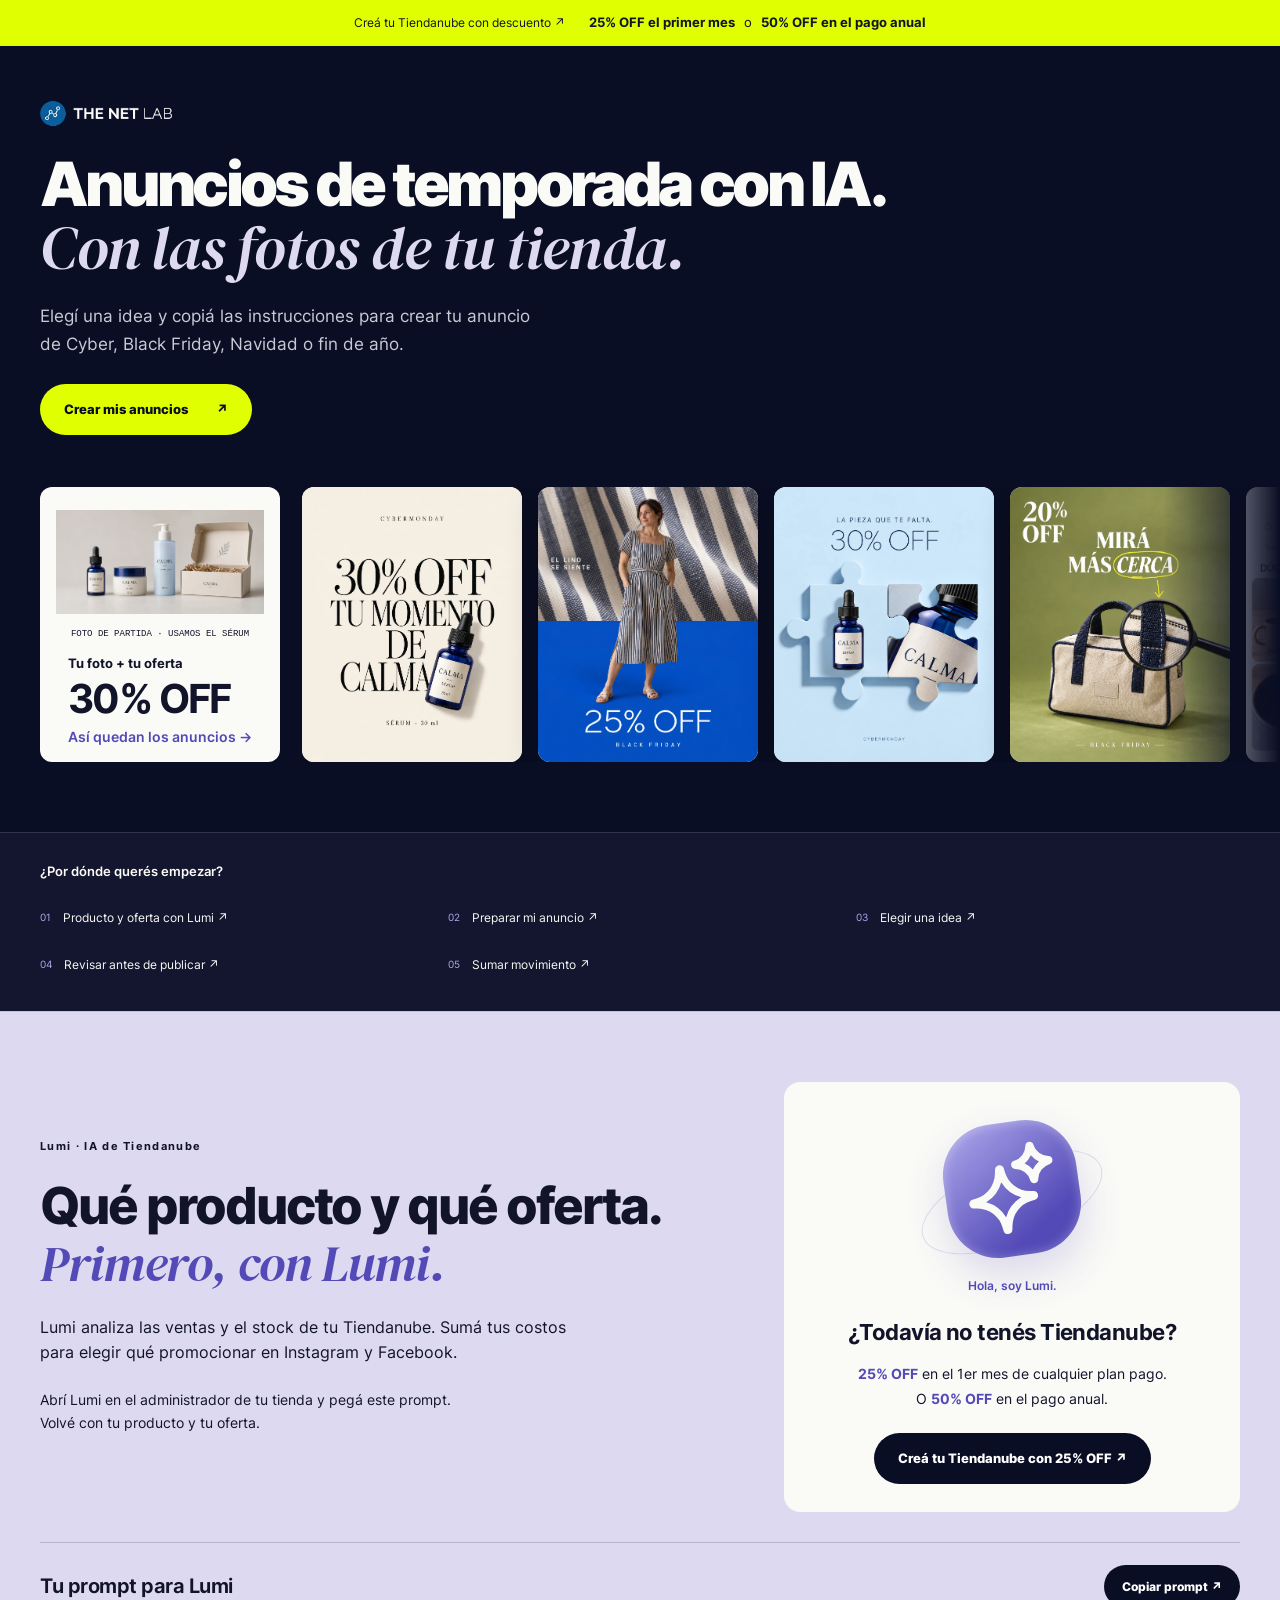
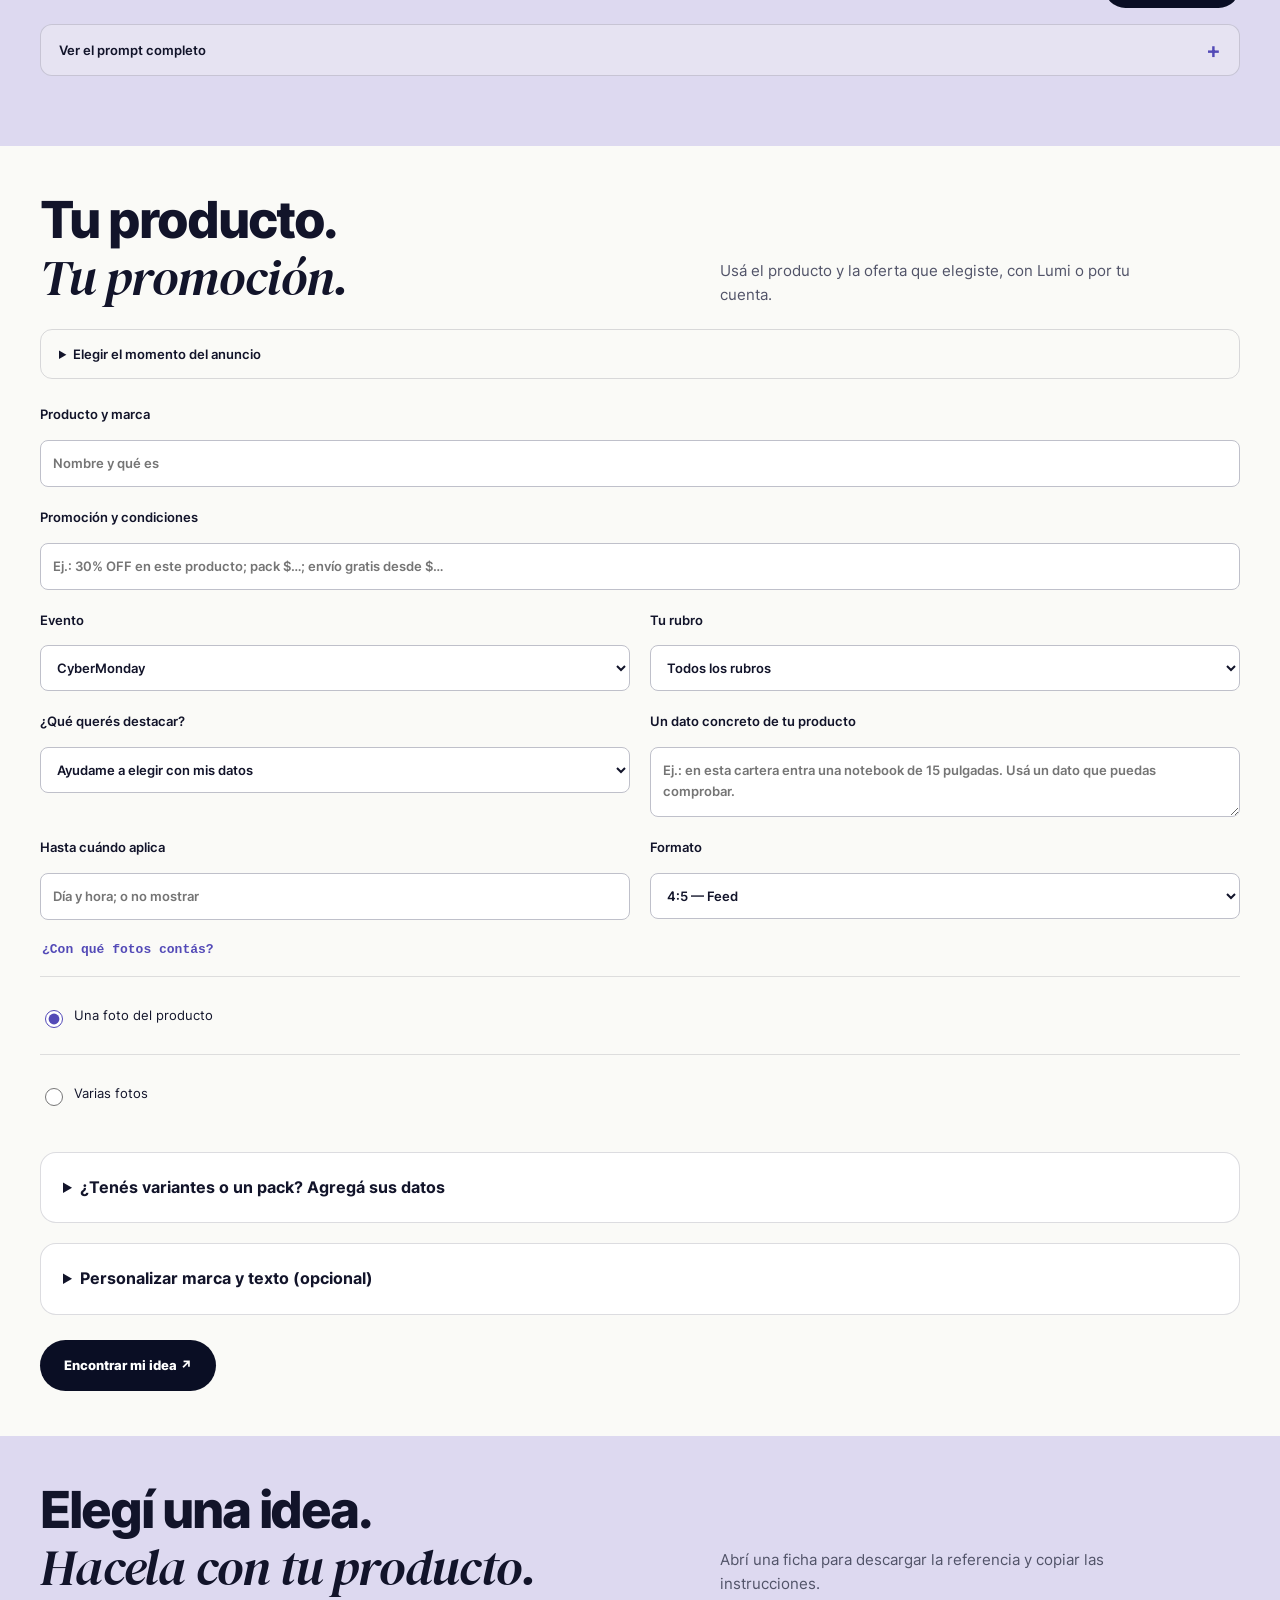
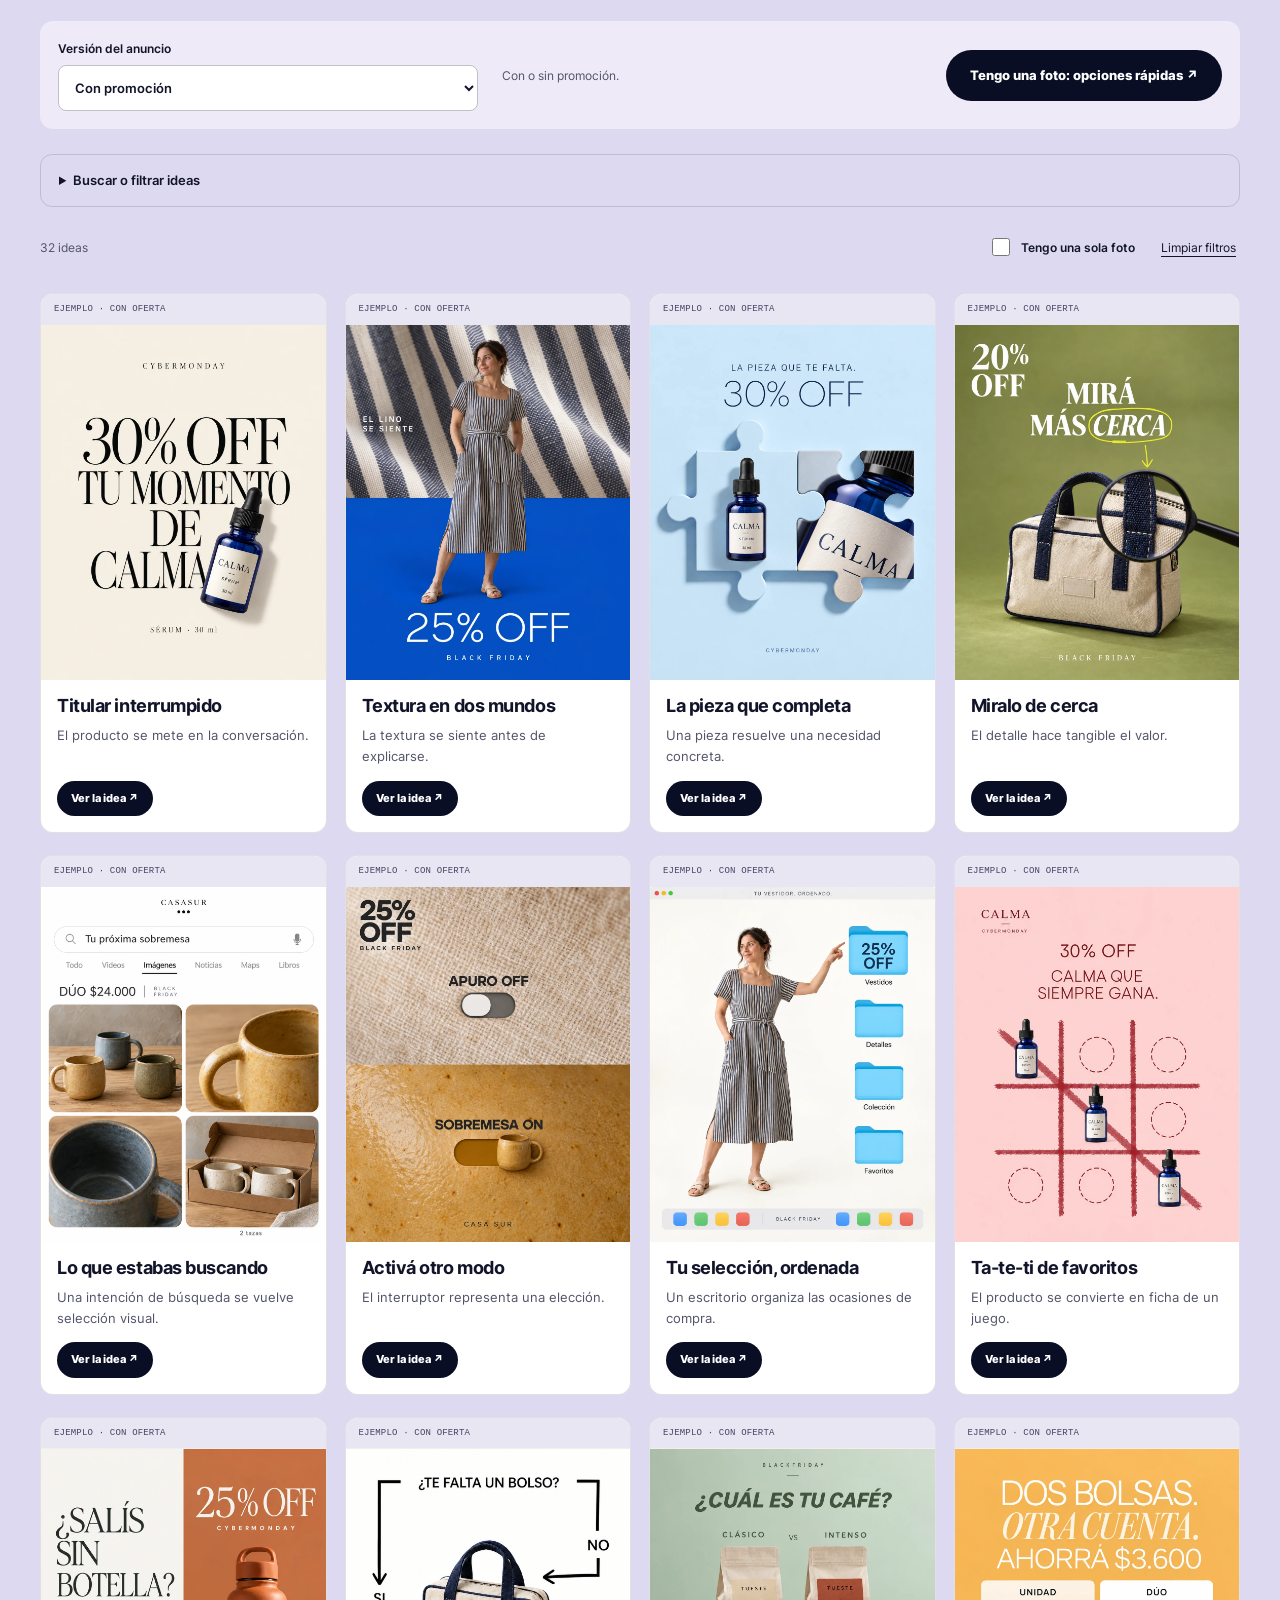
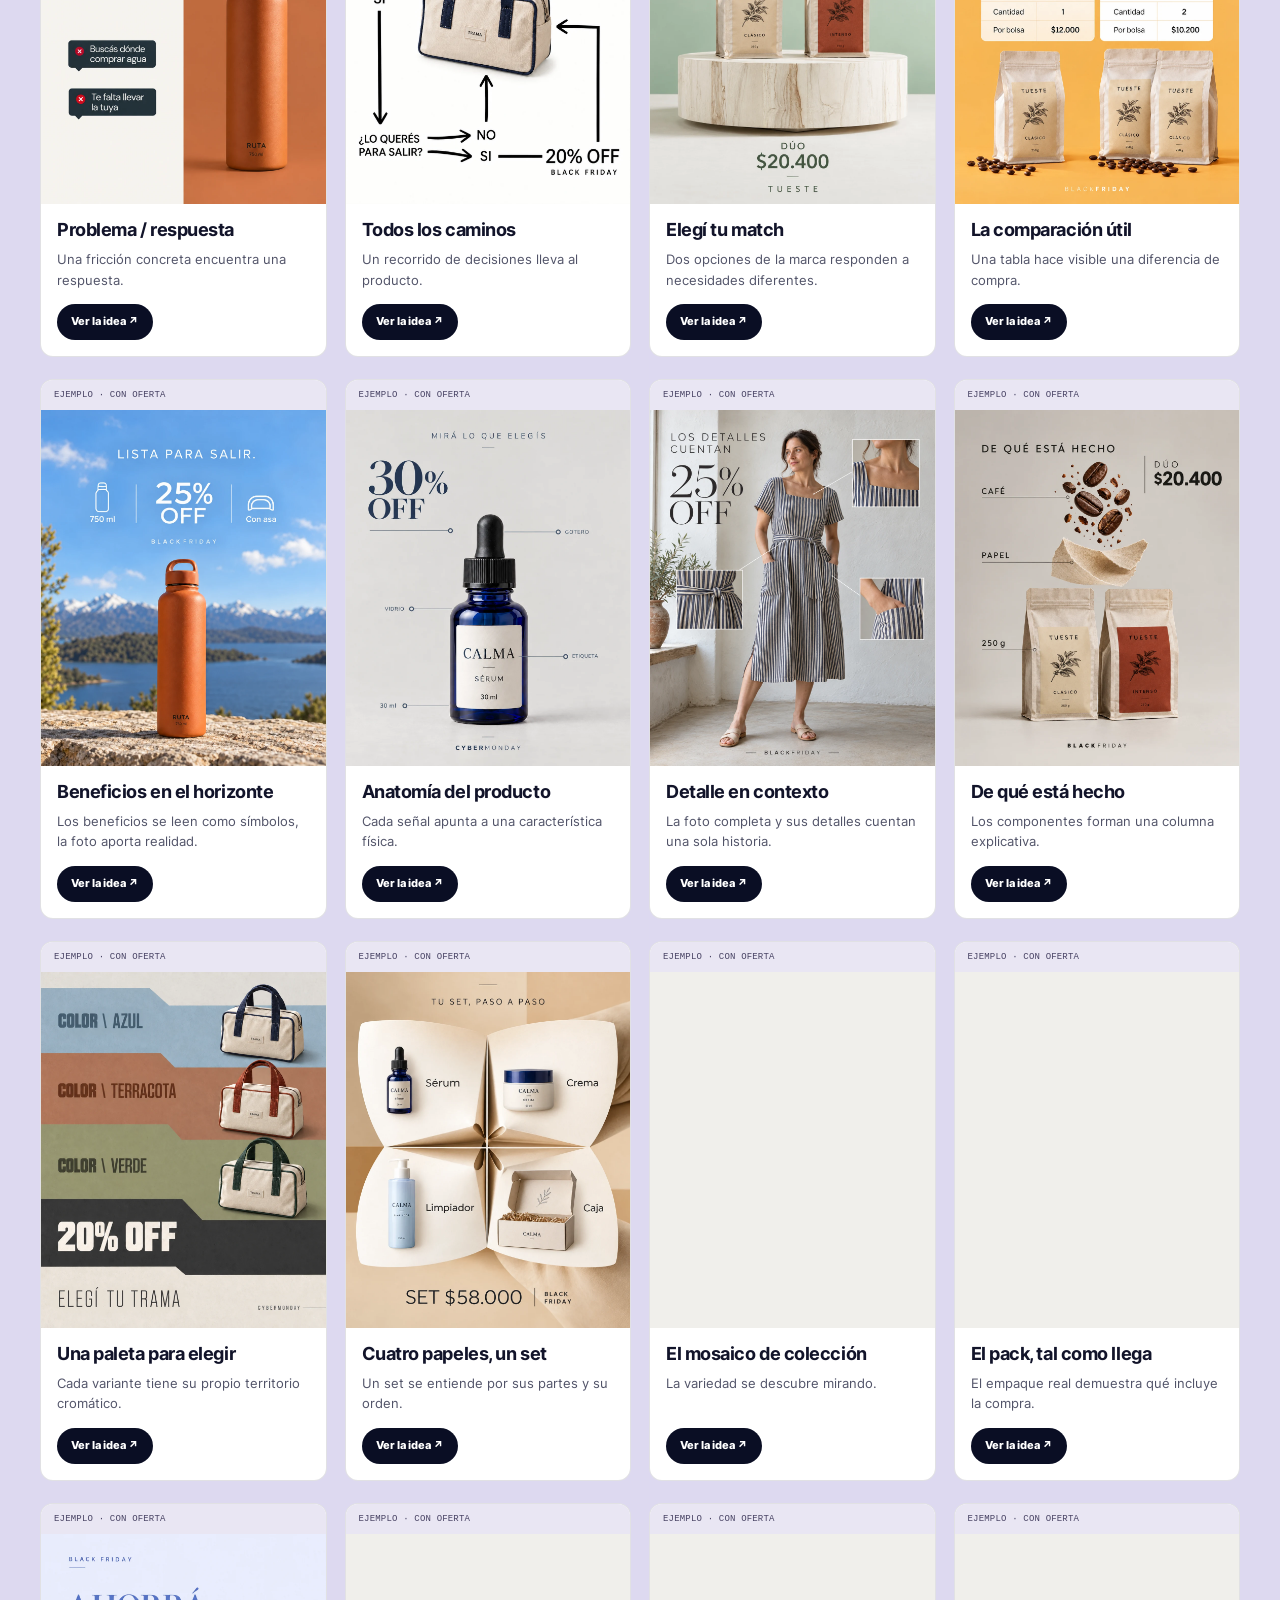
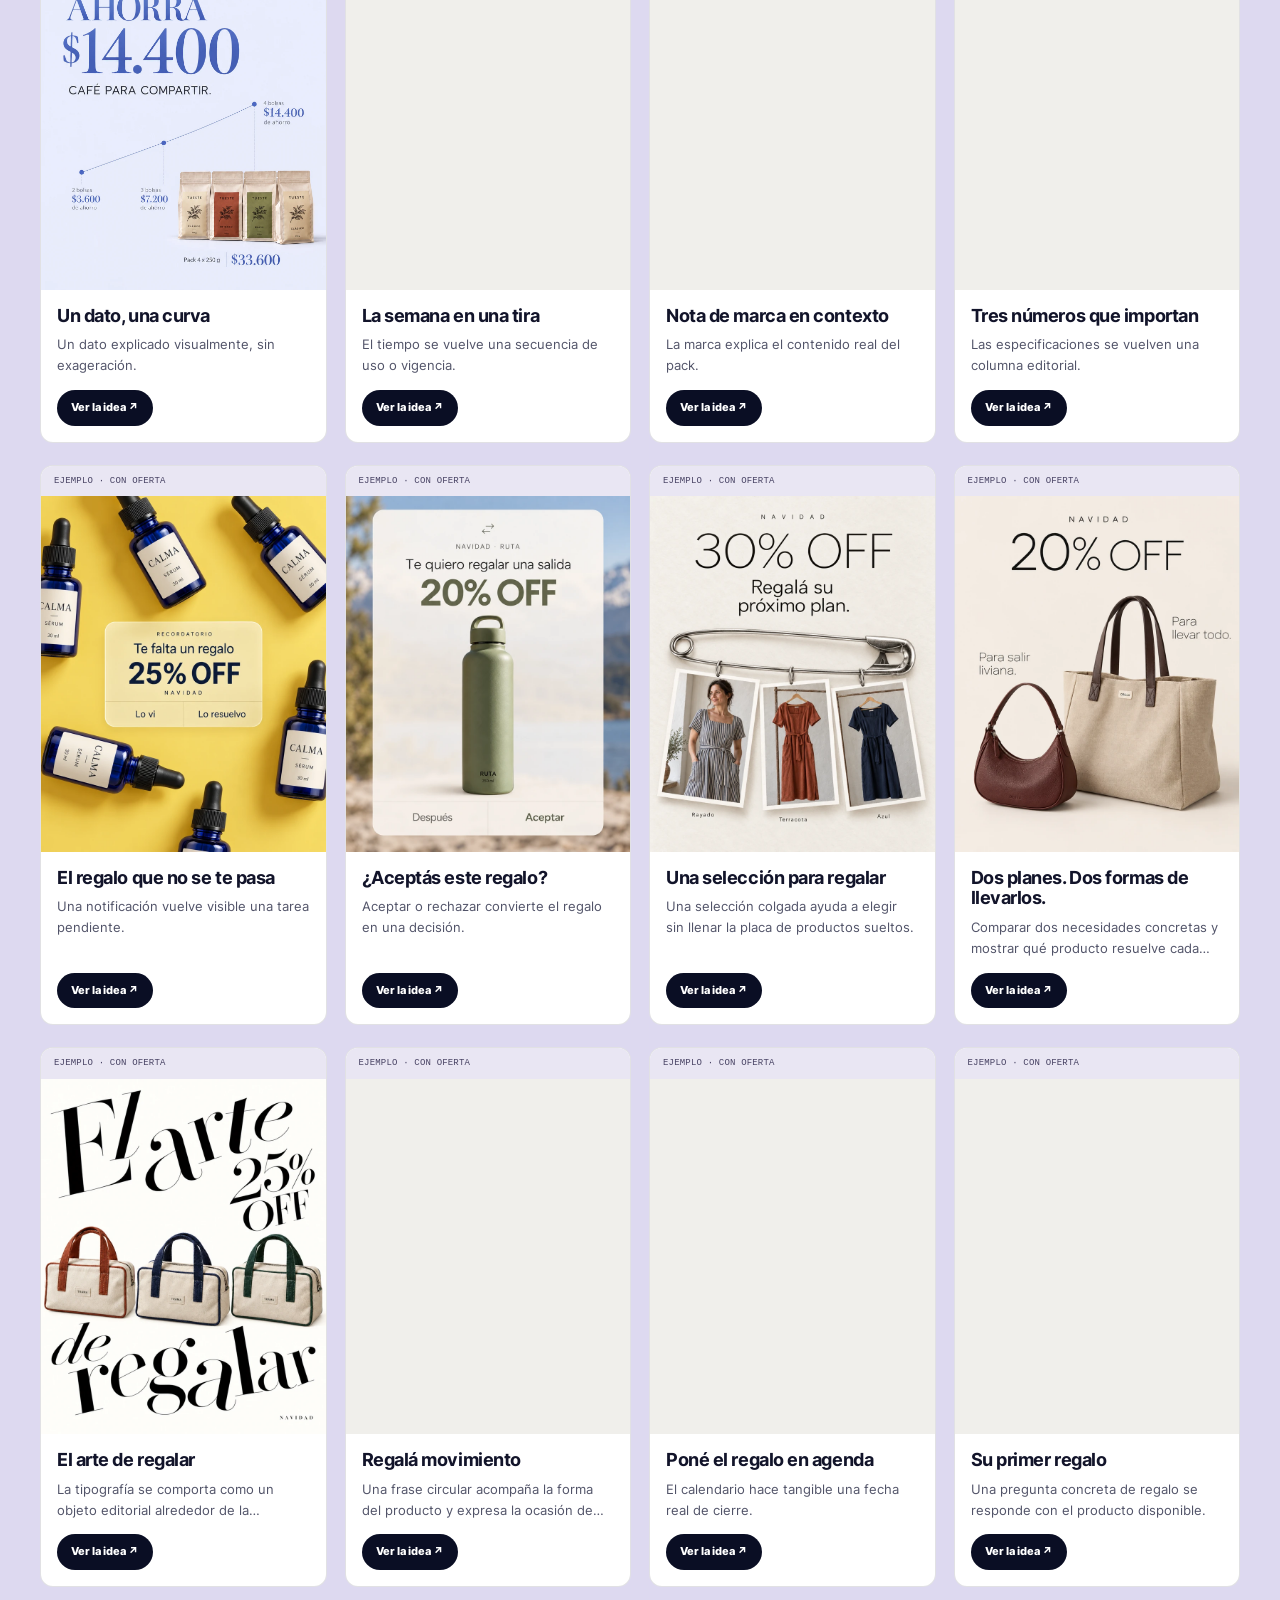
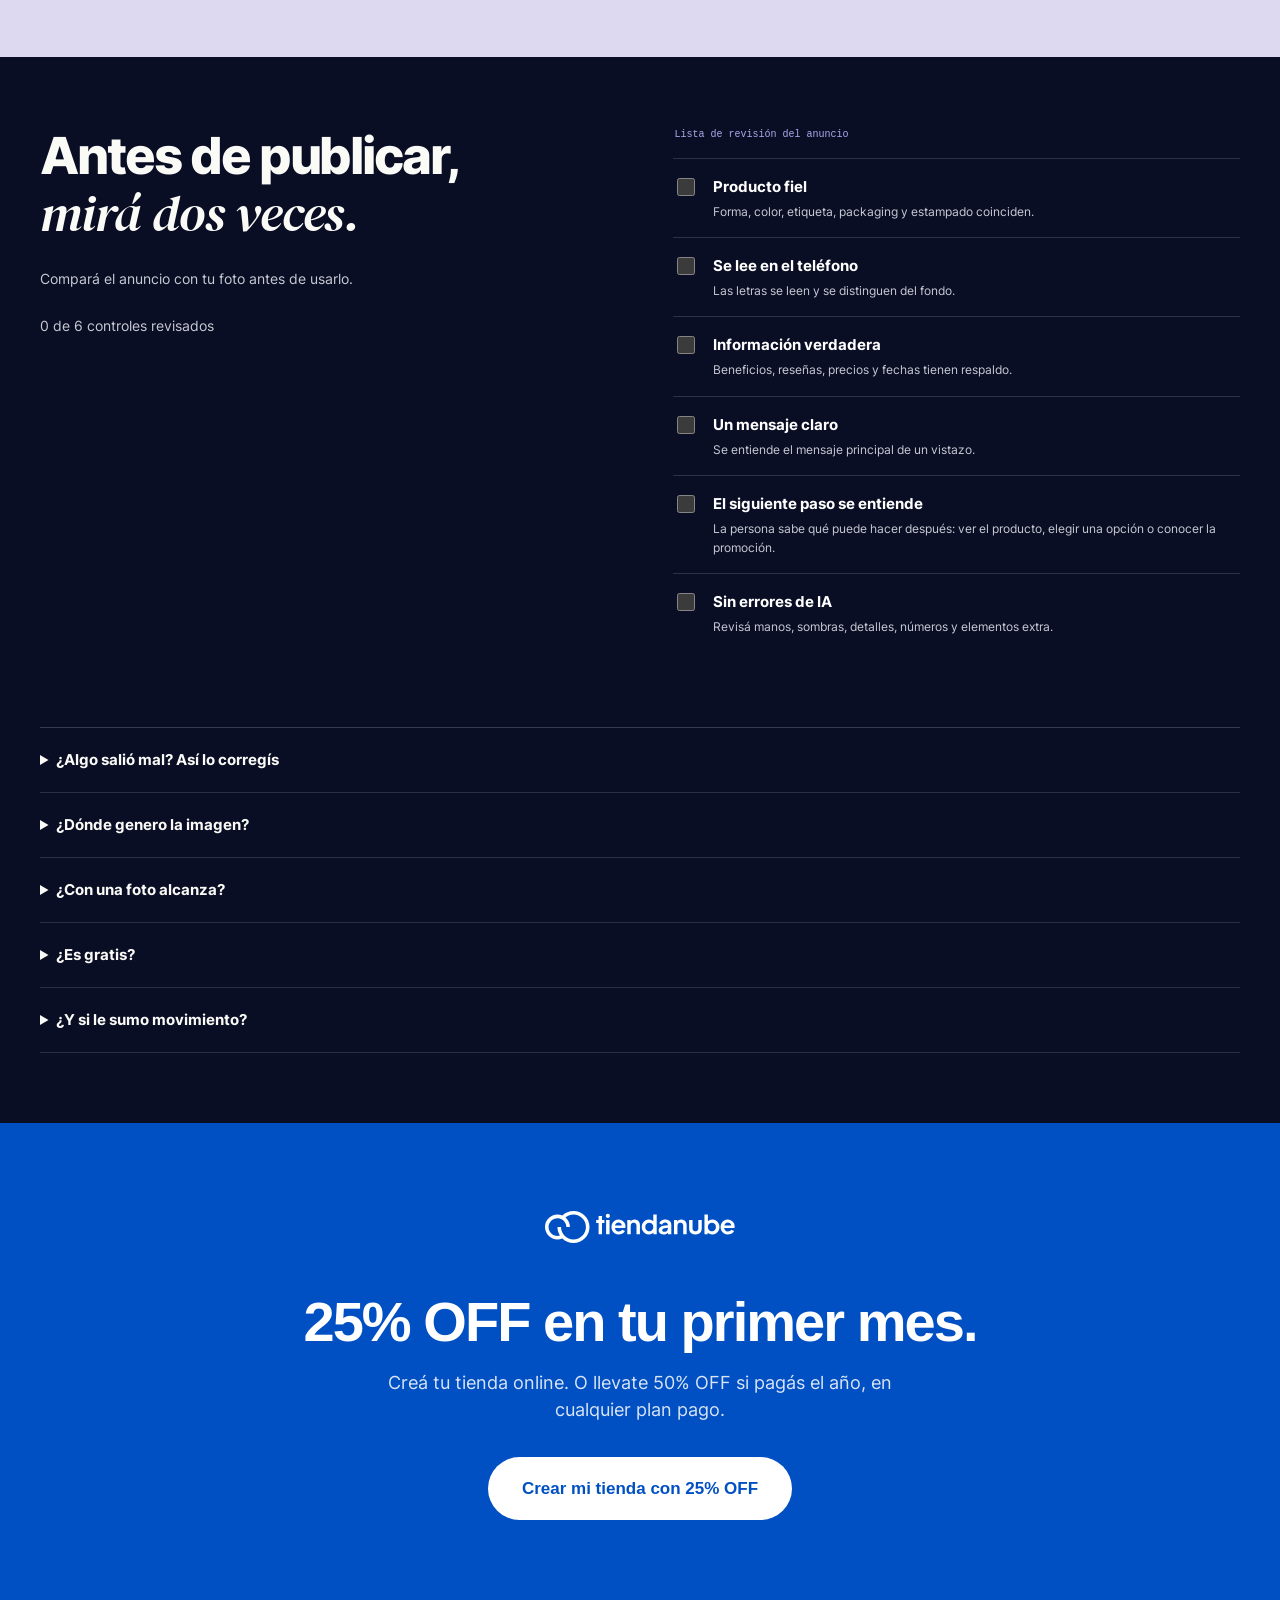
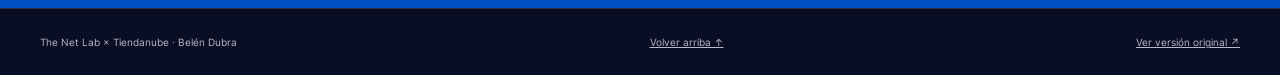
==== tiendanube/index.html @ 37df416a "Tiendanube variant: hero reflow - text column on top, photo card + full-bleed carousel band below Co" ====
<!doctype html><html lang="es-AR"><head><meta charset="utf-8"><meta name="viewport" content="width=device-width,initial-scale=1"><title>Anuncios con IA para CyberMonday, Black Friday y Navidad | TNL</title><link rel="stylesheet" href="../styles.css"><meta name="description" content="Guía gratuita con 32 ideas para crear anuncios con IA usando las fotos de tu tienda: referencias, prompts y pasos para CyberMonday, Black Friday y Navidad."><link rel="canonical" href="https://thenet-lab.com/recursos/anuncios-con-ia/"><meta name="robots" content="noindex,follow"><meta property="og:type" content="website"><meta property="og:locale" content="es_AR"><meta property="og:site_name" content="The Net Lab"><meta property="og:title" content="Anuncios con IA para CyberMonday, Black Friday y Navidad"><meta property="og:description" content="Guía gratuita con 32 ideas para crear anuncios con IA usando las fotos de tu tienda: referencias, prompts y pasos para CyberMonday, Black Friday y Navidad."><meta property="og:url" content="https://tnl-create.github.io/freebie-anuncios-temporada/tiendanube/"><meta property="og:image" content="https://tnl-create.github.io/freebie-anuncios-temporada/images/demos/ad-01-v4.webp"><meta property="og:image:alt" content="Anuncio de demostración de The Net Lab"><meta name="twitter:card" content="summary_large_image"><meta name="twitter:title" content="32 ideas para anuncios de temporada con IA"><meta name="twitter:description" content="Guía gratuita con 32 ideas para crear anuncios con IA usando las fotos de tu tienda: referencias, prompts y pasos para CyberMonday, Black Friday y Navidad."><meta name="twitter:image" content="https://tnl-create.github.io/freebie-anuncios-temporada/images/demos/ad-01-v4.webp"><script type="application/ld+json">{"@context": "https://schema.org", "@graph": [{"@type": "Organization", "@id": "https://thenet-lab.com/#organization", "name": "The Net Lab", "url": "https://thenet-lab.com/"}, {"@type": "Person", "@id": "https://tnl-create.github.io/freebie-anuncios-temporada/tiendanube/#belen-dubra", "name": "Belén Dubra", "worksFor": {"@id": "https://thenet-lab.com/#organization"}}, {"@type": "WebPage", "@id": "https://tnl-create.github.io/freebie-anuncios-temporada/tiendanube/#webpage", "url": "https://tnl-create.github.io/freebie-anuncios-temporada/tiendanube/", "name": "Anuncios con IA para CyberMonday, Black Friday y Navidad", "description": "Guía gratuita con 32 ideas para crear anuncios con IA usando las fotos de tu tienda: referencias, prompts y pasos para CyberMonday, Black Friday y Navidad.", "inLanguage": "es-AR", "isAccessibleForFree": true, "dateModified": "2026-10-20", "author": {"@id": "https://tnl-create.github.io/freebie-anuncios-temporada/tiendanube/#belen-dubra"}, "publisher": {"@id": "https://thenet-lab.com/#organization"}, "mainEntity": {"@id": "https://tnl-create.github.io/freebie-anuncios-temporada/tiendanube/#ideas"}}, {"@type": "ItemList", "@id": "https://tnl-create.github.io/freebie-anuncios-temporada/tiendanube/#ideas", "name": "32 ideas para anuncios de temporada", "numberOfItems": 32, "itemListElement": [{"@type": "ListItem", "position": 1, "name": "Titular interrumpido", "url": "https://tnl-create.github.io/freebie-anuncios-temporada/tiendanube/#tnl24-idea-1"}, {"@type": "ListItem", "position": 2, "name": "Textura en dos mundos", "url": "https://tnl-create.github.io/freebie-anuncios-temporada/tiendanube/#tnl24-idea-2"}, {"@type": "ListItem", "position": 3, "name": "La pieza que completa", "url": "https://tnl-create.github.io/freebie-anuncios-temporada/tiendanube/#tnl24-idea-3"}, {"@type": "ListItem", "position": 4, "name": "Miralo de cerca", "url": "https://tnl-create.github.io/freebie-anuncios-temporada/tiendanube/#tnl24-idea-4"}, {"@type": "ListItem", "position": 5, "name": "Lo que estabas buscando", "url": "https://tnl-create.github.io/freebie-anuncios-temporada/tiendanube/#tnl24-idea-5"}, {"@type": "ListItem", "position": 6, "name": "Activá otro modo", "url": "https://tnl-create.github.io/freebie-anuncios-temporada/tiendanube/#tnl24-idea-6"}, {"@type": "ListItem", "position": 7, "name": "Tu selección, ordenada", "url": "https://tnl-create.github.io/freebie-anuncios-temporada/tiendanube/#tnl24-idea-7"}, {"@type": "ListItem", "position": 8, "name": "Ta-te-ti de favoritos", "url": "https://tnl-create.github.io/freebie-anuncios-temporada/tiendanube/#tnl24-idea-8"}, {"@type": "ListItem", "position": 9, "name": "Problema / respuesta", "url": "https://tnl-create.github.io/freebie-anuncios-temporada/tiendanube/#tnl24-idea-9"}, {"@type": "ListItem", "position": 10, "name": "Todos los caminos", "url": "https://tnl-create.github.io/freebie-anuncios-temporada/tiendanube/#tnl24-idea-10"}, {"@type": "ListItem", "position": 11, "name": "Elegí tu match", "url": "https://tnl-create.github.io/freebie-anuncios-temporada/tiendanube/#tnl24-idea-11"}, {"@type": "ListItem", "position": 12, "name": "La comparación útil", "url": "https://tnl-create.github.io/freebie-anuncios-temporada/tiendanube/#tnl24-idea-12"}, {"@type": "ListItem", "position": 13, "name": "Beneficios en el horizonte", "url": "https://tnl-create.github.io/freebie-anuncios-temporada/tiendanube/#tnl24-idea-13"}, {"@type": "ListItem", "position": 14, "name": "Anatomía del producto", "url": "https://tnl-create.github.io/freebie-anuncios-temporada/tiendanube/#tnl24-idea-14"}, {"@type": "ListItem", "position": 15, "name": "Detalle en contexto", "url": "https://tnl-create.github.io/freebie-anuncios-temporada/tiendanube/#tnl24-idea-15"}, {"@type": "ListItem", "position": 16, "name": "De qué está hecho", "url": "https://tnl-create.github.io/freebie-anuncios-temporada/tiendanube/#tnl24-idea-16"}, {"@type": "ListItem", "position": 17, "name": "Una paleta para elegir", "url": "https://tnl-create.github.io/freebie-anuncios-temporada/tiendanube/#tnl24-idea-17"}, {"@type": "ListItem", "position": 18, "name": "Cuatro papeles, un set", "url": "https://tnl-create.github.io/freebie-anuncios-temporada/tiendanube/#tnl24-idea-18"}, {"@type": "ListItem", "position": 19, "name": "El mosaico de colección", "url": "https://tnl-create.github.io/freebie-anuncios-temporada/tiendanube/#tnl24-idea-19"}, {"@type": "ListItem", "position": 20, "name": "El pack, tal como llega", "url": "https://tnl-create.github.io/freebie-anuncios-temporada/tiendanube/#tnl24-idea-20"}, {"@type": "ListItem", "position": 21, "name": "Un dato, una curva", "url": "https://tnl-create.github.io/freebie-anuncios-temporada/tiendanube/#tnl24-idea-21"}, {"@type": "ListItem", "position": 22, "name": "La semana en una tira", "url": "https://tnl-create.github.io/freebie-anuncios-temporada/tiendanube/#tnl24-idea-22"}, {"@type": "ListItem", "position": 23, "name": "Nota de marca en contexto", "url": "https://tnl-create.github.io/freebie-anuncios-temporada/tiendanube/#tnl24-idea-23"}, {"@type": "ListItem", "position": 24, "name": "Tres números que importan", "url": "https://tnl-create.github.io/freebie-anuncios-temporada/tiendanube/#tnl24-idea-24"}, {"@type": "ListItem", "position": 25, "name": "El regalo que no se te pasa", "url": "https://tnl-create.github.io/freebie-anuncios-temporada/tiendanube/#tnl24-idea-28"}, {"@type": "ListItem", "position": 26, "name": "¿Aceptás este regalo?", "url": "https://tnl-create.github.io/freebie-anuncios-temporada/tiendanube/#tnl24-idea-29"}, {"@type": "ListItem", "position": 27, "name": "Una selección para regalar", "url": "https://tnl-create.github.io/freebie-anuncios-temporada/tiendanube/#tnl24-idea-30"}, {"@type": "ListItem", "position": 28, "name": "Dos planes. Dos formas de llevarlos.", "url": "https://tnl-create.github.io/freebie-anuncios-temporada/tiendanube/#tnl24-idea-31"}, {"@type": "ListItem", "position": 29, "name": "El arte de regalar", "url": "https://tnl-create.github.io/freebie-anuncios-temporada/tiendanube/#tnl24-idea-32"}, {"@type": "ListItem", "position": 30, "name": "Regalá movimiento", "url": "https://tnl-create.github.io/freebie-anuncios-temporada/tiendanube/#tnl24-idea-33"}, {"@type": "ListItem", "position": 31, "name": "Poné el regalo en agenda", "url": "https://tnl-create.github.io/freebie-anuncios-temporada/tiendanube/#tnl24-idea-34"}, {"@type": "ListItem", "position": 32, "name": "Su primer regalo", "url": "https://tnl-create.github.io/freebie-anuncios-temporada/tiendanube/#tnl24-idea-35"}]}]}</script><link rel="stylesheet" href="variant.css"></head><body style="margin:0">
<div id="tnl24">
<a class="skip" href="#tnl24-library">Saltar a la biblioteca</a>

<a class="affiliate-banner" href="https://www.tiendanube.com/partners/the-net-lab" target="_blank" rel="sponsored noopener"><span>Creá tu Tiendanube con descuento ↗</span><strong>25% OFF el primer mes <span>o</span> 50% OFF en el pago anual</strong></a>
<main>
<section class="hero hero-v3" id="tnl24-top"><div class="hero-head"><img class="hero-logo" src="logo-tnl.png" width="800" height="155" alt="The Net Lab"><h1><span class="h1-line">Anuncios de temporada con IA.</span><em>Con las fotos de tu tienda.</em></h1><p class="deck">Elegí una idea y copiá las instrucciones para crear tu anuncio de Cyber, Black Friday, Navidad o fin de año.</p><div class="hero-actions"><a class="btn lime" href="#tn-lumi">Crear mis anuncios <span>↗</span></a></div></div><div class="hero-visual"><div id="tnl24-hero-source" class="hero-source"><figure><img src="../images/demos/source-skincare.webp" alt="Foto de partida del sérum CALMA de demostración" width="736" height="920" loading="eager" decoding="async" fetchpriority="high"><figcaption>FOTO DE PARTIDA · USAMOS EL SÉRUM</figcaption></figure><div><p>Tu foto + tu oferta</p><strong>30% OFF</strong><small>Así quedan los anuncios</small></div></div><div class="hero-marquee" role="region" aria-label="Los 32 anuncios de ejemplo"><div class="hero-track"><div class="hero-set"><figure><img src="../images/demos/ad-01-v4.webp" alt="Anuncio de ejemplo: Titular interrumpido" width="240" height="300" loading="lazy" decoding="async"></figure><figure><img src="../images/demos/ad-02-v4.webp" alt="Anuncio de ejemplo: Textura en dos mundos" width="240" height="300" loading="lazy" decoding="async"></figure><figure><img src="../images/demos/ad-03-v4.webp" alt="Anuncio de ejemplo: La pieza que completa" width="240" height="300" loading="lazy" decoding="async"></figure><figure><img src="../images/demos/ad-04-v4.webp" alt="Anuncio de ejemplo: Miralo de cerca" width="240" height="300" loading="lazy" decoding="async"></figure><figure><img src="../images/demos/ad-05-v4.webp" alt="Anuncio de ejemplo: Lo que estabas buscando" width="240" height="300" loading="lazy" decoding="async"></figure><figure><img src="../images/demos/ad-06-v4.webp" alt="Anuncio de ejemplo: Activá otro modo" width="240" height="300" loading="lazy" decoding="async"></figure><figure><img src="../images/demos/ad-07-v4.webp" alt="Anuncio de ejemplo: Tu selección, ordenada" width="240" height="300" loading="lazy" decoding="async"></figure><figure><img src="../images/demos/ad-08-v4.webp" alt="Anuncio de ejemplo: Ta-te-ti de favoritos" width="240" height="300" loading="lazy" decoding="async"></figure><figure><img src="../images/demos/ad-09-v4.webp" alt="Anuncio de ejemplo: Problema / respuesta" width="240" height="300" loading="lazy" decoding="async"></figure><figure><img src="../images/demos/ad-10-v4.webp" alt="Anuncio de ejemplo: Todos los caminos" width="240" height="300" loading="lazy" decoding="async"></figure><figure><img src="../images/demos/ad-11-v4.webp" alt="Anuncio de ejemplo: Elegí tu match" width="240" height="300" loading="lazy" decoding="async"></figure><figure><img src="../images/demos/ad-12-v4.webp" alt="Anuncio de ejemplo: La comparación útil" width="240" height="300" loading="lazy" decoding="async"></figure><figure><img src="../images/demos/ad-13-v4.webp" alt="Anuncio de ejemplo: Beneficios en el horizonte" width="240" height="300" loading="lazy" decoding="async"></figure><figure><img src="../images/demos/ad-14-v4.webp" alt="Anuncio de ejemplo: Anatomía del producto" width="240" height="300" loading="lazy" decoding="async"></figure><figure><img src="../images/demos/ad-15-v4.webp" alt="Anuncio de ejemplo: Detalle en contexto" width="240" height="300" loading="lazy" decoding="async"></figure><figure><img src="../images/demos/ad-16-v4.webp" alt="Anuncio de ejemplo: De qué está hecho" width="240" height="300" loading="lazy" decoding="async"></figure><figure><img src="../images/demos/ad-17-v4.webp" alt="Anuncio de ejemplo: Una paleta para elegir" width="240" height="300" loading="lazy" decoding="async"></figure><figure><img src="../images/demos/ad-18-v4.webp" alt="Anuncio de ejemplo: Cuatro papeles, un set" width="240" height="300" loading="lazy" decoding="async"></figure><figure><img src="../images/demos/ad-19-v4.webp" alt="Anuncio de ejemplo: El mosaico de colección" width="240" height="300" loading="lazy" decoding="async"></figure><figure><img src="../images/demos/ad-20-v4.webp" alt="Anuncio de ejemplo: El pack, tal como llega" width="240" height="300" loading="lazy" decoding="async"></figure><figure><img src="../images/demos/ad-21-v4.webp" alt="Anuncio de ejemplo: Un dato, una curva" width="240" height="300" loading="lazy" decoding="async"></figure><figure><img src="../images/demos/ad-22-v4.webp" alt="Anuncio de ejemplo: La semana en una tira" width="240" height="300" loading="lazy" decoding="async"></figure><figure><img src="../images/demos/ad-23-v4.webp" alt="Anuncio de ejemplo: Nota de marca en contexto" width="240" height="300" loading="lazy" decoding="async"></figure><figure><img src="../images/demos/ad-24-v4.webp" alt="Anuncio de ejemplo: Tres números que importan" width="240" height="300" loading="lazy" decoding="async"></figure><figure><img src="../images/demos/ad-28-v6.webp" alt="Anuncio de ejemplo: El regalo que no se te pasa" width="240" height="300" loading="lazy" decoding="async"></figure><figure><img src="../images/demos/ad-29-v6.webp" alt="Anuncio de ejemplo: ¿Aceptás este regalo?" width="240" height="300" loading="lazy" decoding="async"></figure><figure><img src="../images/demos/ad-30-v6.webp" alt="Anuncio de ejemplo: Una selección para regalar" width="240" height="300" loading="lazy" decoding="async"></figure><figure><img src="../images/demos/ad-31-v6.webp" alt="Anuncio de ejemplo: Dos planes. Dos formas de llevarlos." width="240" height="300" loading="lazy" decoding="async"></figure><figure><img src="../images/demos/ad-32-v6.webp" alt="Anuncio de ejemplo: El arte de regalar" width="240" height="300" loading="lazy" decoding="async"></figure><figure><img src="../images/demos/ad-33-v6.webp" alt="Anuncio de ejemplo: Regalá movimiento" width="240" height="300" loading="lazy" decoding="async"></figure><figure><img src="../images/demos/ad-34-v6.webp" alt="Anuncio de ejemplo: Poné el regalo en agenda" width="240" height="300" loading="lazy" decoding="async"></figure><figure><img src="../images/demos/ad-35-v6.webp" alt="Anuncio de ejemplo: Su primer regalo" width="240" height="300" loading="lazy" decoding="async"></figure></div><div class="hero-set" aria-hidden="true"><figure><img src="../images/demos/ad-01-v4.webp" alt="" width="240" height="300" loading="lazy" decoding="async"></figure><figure><img src="../images/demos/ad-02-v4.webp" alt="" width="240" height="300" loading="lazy" decoding="async"></figure><figure><img src="../images/demos/ad-03-v4.webp" alt="" width="240" height="300" loading="lazy" decoding="async"></figure><figure><img src="../images/demos/ad-04-v4.webp" alt="" width="240" height="300" loading="lazy" decoding="async"></figure><figure><img src="../images/demos/ad-05-v4.webp" alt="" width="240" height="300" loading="lazy" decoding="async"></figure><figure><img src="../images/demos/ad-06-v4.webp" alt="" width="240" height="300" loading="lazy" decoding="async"></figure><figure><img src="../images/demos/ad-07-v4.webp" alt="" width="240" height="300" loading="lazy" decoding="async"></figure><figure><img src="../images/demos/ad-08-v4.webp" alt="" width="240" height="300" loading="lazy" decoding="async"></figure><figure><img src="../images/demos/ad-09-v4.webp" alt="" width="240" height="300" loading="lazy" decoding="async"></figure><figure><img src="../images/demos/ad-10-v4.webp" alt="" width="240" height="300" loading="lazy" decoding="async"></figure><figure><img src="../images/demos/ad-11-v4.webp" alt="" width="240" height="300" loading="lazy" decoding="async"></figure><figure><img src="../images/demos/ad-12-v4.webp" alt="" width="240" height="300" loading="lazy" decoding="async"></figure><figure><img src="../images/demos/ad-13-v4.webp" alt="" width="240" height="300" loading="lazy" decoding="async"></figure><figure><img src="../images/demos/ad-14-v4.webp" alt="" width="240" height="300" loading="lazy" decoding="async"></figure><figure><img src="../images/demos/ad-15-v4.webp" alt="" width="240" height="300" loading="lazy" decoding="async"></figure><figure><img src="../images/demos/ad-16-v4.webp" alt="" width="240" height="300" loading="lazy" decoding="async"></figure><figure><img src="../images/demos/ad-17-v4.webp" alt="" width="240" height="300" loading="lazy" decoding="async"></figure><figure><img src="../images/demos/ad-18-v4.webp" alt="" width="240" height="300" loading="lazy" decoding="async"></figure><figure><img src="../images/demos/ad-19-v4.webp" alt="" width="240" height="300" loading="lazy" decoding="async"></figure><figure><img src="../images/demos/ad-20-v4.webp" alt="" width="240" height="300" loading="lazy" decoding="async"></figure><figure><img src="../images/demos/ad-21-v4.webp" alt="" width="240" height="300" loading="lazy" decoding="async"></figure><figure><img src="../images/demos/ad-22-v4.webp" alt="" width="240" height="300" loading="lazy" decoding="async"></figure><figure><img src="../images/demos/ad-23-v4.webp" alt="" width="240" height="300" loading="lazy" decoding="async"></figure><figure><img src="../images/demos/ad-24-v4.webp" alt="" width="240" height="300" loading="lazy" decoding="async"></figure><figure><img src="../images/demos/ad-28-v6.webp" alt="" width="240" height="300" loading="lazy" decoding="async"></figure><figure><img src="../images/demos/ad-29-v6.webp" alt="" width="240" height="300" loading="lazy" decoding="async"></figure><figure><img src="../images/demos/ad-30-v6.webp" alt="" width="240" height="300" loading="lazy" decoding="async"></figure><figure><img src="../images/demos/ad-31-v6.webp" alt="" width="240" height="300" loading="lazy" decoding="async"></figure><figure><img src="../images/demos/ad-32-v6.webp" alt="" width="240" height="300" loading="lazy" decoding="async"></figure><figure><img src="../images/demos/ad-33-v6.webp" alt="" width="240" height="300" loading="lazy" decoding="async"></figure><figure><img src="../images/demos/ad-34-v6.webp" alt="" width="240" height="300" loading="lazy" decoding="async"></figure><figure><img src="../images/demos/ad-35-v6.webp" alt="" width="240" height="300" loading="lazy" decoding="async"></figure></div></div></div></div></section>


<nav class="freebie-index" aria-label="Índice del freebie"><p>¿Por dónde querés empezar?</p><div><a href="#tn-lumi"><span>01</span> Producto y oferta con Lumi ↗</a><a href="#tnl24-planner"><span>02</span> Preparar mi anuncio ↗</a><a href="#tnl24-library"><span>03</span> Elegir una idea ↗</a><a href="#tnl24-check"><span>04</span> Revisar antes de publicar ↗</a><a href="#tnl24-motion"><span>05</span> Sumar movimiento ↗</a></div></nav><section class="lumi-section" id="tn-lumi"><div class="lumi-layout"><div><span class="lumi-label">Lumi · IA de Tiendanube</span><h2>Qué producto y qué oferta.<br><em>Primero, con Lumi.</em></h2><p class="lumi-subtitle">Lumi analiza las ventas y el stock de tu Tiendanube. Sumá tus costos para elegir qué promocionar en Instagram y Facebook.</p><p class="lumi-instruction">Abrí Lumi en el administrador de tu tienda y pegá este prompt. Volvé con tu producto y tu oferta.</p></div><aside class="lumi-affiliate"><div class="lumi-orbit" aria-label="Lumi, la IA de Tiendanube"><div class="lumi-orb"><svg fill="currentColor" xmlns="http://www.w3.org/2000/svg" width="96" height="96" aria-hidden="true" viewBox="0 0 16 16"><path fill-rule="evenodd" d="M11.883 2.876a3.9 3.9 0 0 1-1.202 1.202c.484.307.895.718 1.202 1.202a3.9 3.9 0 0 1 1.202-1.202 3.9 3.9 0 0 1-1.202-1.202m-.676-1.7c.126-.765 1.226-.765 1.352 0l.007.046a2.625 2.625 0 0 0 2.173 2.173h.001l.044.007c.766.126.766 1.226 0 1.352l-.045.007a2.625 2.625 0 0 0-2.173 2.173l-.007.045c-.126.766-1.226.766-1.352 0l-.007-.045a2.625 2.625 0 0 0-2.173-2.173l-.045-.007c-.766-.126-.766-1.226 0-1.352l.045-.007A2.625 2.625 0 0 0 11.2 1.222zm-5.673 3.93.109-.676v-.002c.138-.839 1.343-.839 1.48 0l.001.002.109.677a4.375 4.375 0 0 0 3.622 3.622l.677.109h.002c.839.138.839 1.343 0 1.48l-.002.001-.677.109a4.375 4.375 0 0 0-3.622 3.622l-.109.677v.002c-.138.839-1.343.839-1.48 0l-.001-.002-.109-.677a4.375 4.375 0 0 0-3.622-3.622l-.677-.109h-.002c-.839-.138-.839-1.343 0-1.48l.002-.001.677-.109a4.375 4.375 0 0 0 3.622-3.622m.85 1.524A5.63 5.63 0 0 1 3.435 9.58a5.63 5.63 0 0 1 2.948 2.948A5.63 5.63 0 0 1 9.332 9.58a5.63 5.63 0 0 1-2.949-2.95"/></svg></div><span class="lumi-orbit-caption">Hola, soy Lumi.</span></div><h3>¿Todavía no tenés Tiendanube?</h3><p class="affiliate-benefit"><strong>25% OFF</strong> en el 1er mes de cualquier plan pago.<br>O <strong>50% OFF</strong> en el pago anual.</p><a class="btn dark" href="https://www.tiendanube.com/partners/the-net-lab" target="_blank" rel="sponsored noopener">Creá tu Tiendanube con 25% OFF ↗</a></aside></div><div class="lumi-details" id="tn-lumi-details"><div class="lumi-prompt-heading"><h3>Tu prompt para Lumi</h3><button class="btn dark" id="tn-copy-lumi" type="button">Copiar prompt ↗</button></div><details class="lumi-prompt-toggle" id="tn-lumi-toggle"><summary>Ver el prompt completo <span aria-hidden="true">+</span></summary><label class="sr-only" for="tn-lumi-prompt">Prompt completo para Lumi</label><textarea id="tn-lumi-prompt" readonly spellcheck="false">Actuá como analista de mi Tiendanube. Quiero definir qué productos y ofertas conviene promocionar durante CyberMonday y Black Friday para preparar una estrategia publicitaria en Instagram y Facebook mediante Meta Ads.

Trabajá sobre la tienda desde la que te estoy escribiendo y usá únicamente los datos que puedas consultar o que yo te aporte. Diferenciá los datos comprobados, las hipótesis y tus recomendaciones.

El resultado de este análisis se va a usar para crear anuncios con IA a partir de fotografías reales de mis productos. Necesito terminar con una decisión comercial concreta: qué producto anunciar, con qué oferta, para quién y con qué mensaje.

1. ENTENDÉ MI NEGOCIO Y MI OBJETIVO

Antes de recomendar productos u ofertas, revisá qué información tenés disponible y preguntame en una sola tanda los datos indispensables que falten:

- País, moneda y fechas de cada evento.
- Mi prioridad: generar ganancia, aumentar ventas, conseguir nuevos clientes, aumentar el valor del pedido o liberar stock.
- Productos o categorías que quiero impulsar o excluir.
- Promociones previstas y otros descuentos con los que podrían combinarse.
- Posibilidad y plazo de reposición de stock.
- Capacidad para preparar pedidos y cumplir las entregas.
- Presupuesto estimado para publicidad y experiencia previa con campañas, si los tengo definidos.
- Si voy a dirigir los anuncios a personas nuevas, clientes actuales o ambos.
- Qué información de costos y margen mínimo necesitás que te aporte.

No vuelvas a pedirme información que ya puedas consultar. Si todavía no definí un objetivo o presupuesto, ayudame a identificar qué decisión podemos tomar y qué queda pendiente.

2. ANALIZÁ LOS PRODUCTOS CANDIDATOS

Usá los últimos 90 días como punto de partida. Si la tienda tiene menos historial, indicá qué período pudiste analizar. Si tenés acceso a datos comparables de eventos anteriores, consideralos y aclaralo.

Revisá, según los datos disponibles:

- Unidades vendidas y evolución de las ventas.
- Productos con demanda reciente.
- Productos sin ventas o con poca rotación.
- Stock disponible y disponibilidad de las variantes.
- Precios y promociones actuales.

Proponé hasta 3 candidatos y mostralos en una tabla con:

Producto | Ventas del período | Stock disponible | Oportunidad | Limitación o dato pendiente

Diferenciá si el objetivo sería potenciar algo que ya vende o intentar mover stock con poca salida. No supongas que tener mucho stock convierte a un producto en una buena opción para invertir en publicidad.

No confundas facturación con rentabilidad. Tampoco atribuyas las ventas a Instagram, Facebook o campañas específicas si no tenés datos que permitan hacerlo.

3. EVALUÁ COSTOS Y MARGEN ANTES DE PROPONER LA OFERTA

Para los candidatos más relevantes, verificá si contás con:

- Precio de venta y costo del producto.
- Costos variables aplicables: comisiones, cobro, embalaje, preparación, envío subsidiado y otros gastos.
- Margen mínimo que quiero conservar.
- Costos adicionales que genere la promoción.
- Costo de publicidad por compra, si tengo un dato útil de campañas anteriores.

Si necesitás información adicional después de seleccionar los candidatos, pedímela agrupada.

Explicá qué costos incluís en los cálculos y cuáles faltan. No presentes como ganancia neta un resultado que solo descuenta el costo del producto.

Si no conocemos el costo publicitario por compra, calculá —cuando haya datos suficientes— cuánto podría destinarse a publicidad por pedido conservando el margen mínimo que definimos. Diferenciá ese límite del punto en el que la operación deja de cubrir sus costos.

No inventes costos, impuestos, márgenes ni resultados de publicidad. Si faltan datos, trabajá con escenarios claramente identificados y dejá la recomendación pendiente de validar.

4. COMPARÁ OFERTAS POSIBLES

Evaluá solo las alternativas que tengan sentido para mis productos y mis números:

- Precio promocional.
- Cupón de descuento.
- Promoción por cantidad.
- Pack de productos disponibles.
- Regalo incluido, si realmente puedo ofrecerlo.
- Beneficio de envío.

Para cada alternativa relevante, indicá:

Oferta | Beneficio para el cliente | Condiciones | Impacto económico estimado | Ventaja y limitación

Considerá si la oferta es fácil de entender en un anuncio y si el cliente podrá obtenerla con claridad en la tienda.

No supongas que el descuento más alto es la mejor opción. No inventes productos para un pack, regalos, disponibilidad, exclusividad ni urgencia. Tampoco des por hecho que distintas promociones se pueden acumular.

5. ELEGÍ PRODUCTO Y OFERTA PARA CADA EVENTO

Recomendá una combinación principal para CyberMonday y otra para Black Friday. Pueden ser la misma si los datos lo justifican.

Para cada evento, explicá:

- Qué producto o conjunto de productos conviene impulsar.
- Qué oferta proponés y por qué.
- Qué datos respaldan la decisión.
- Qué stock o variantes limitan la propuesta.
- Qué condiciones y vigencia hay que comunicar.
- Qué falta confirmar antes de activarla.

Si no hay evidencia suficiente para elegir un ganador, explicá qué alternativas conviene evaluar y cómo tomar la decisión.

6. CONVERTÍ LA DECISIÓN EN UNA BASE PARA ANUNCIOS DE INSTAGRAM Y FACEBOOK

Para cada combinación recomendada, prepará un brief que incluya:

- Producto: nombre y variante que se va a mostrar.
- Destino: ficha del producto o selección de la tienda a la que debería llevar el anuncio. Usá el enlace real si podés consultarlo; si no, pedímelo.
- Comprador potencial: para quién puede resultar relevante y en qué necesidad, uso u ocasión se apoya esa hipótesis.
- Oferta: beneficio exacto y cómo se obtiene.
- Mensaje principal: una frase breve que conecte producto y oferta.
- Tres enfoques de comunicación: distintos motivos reales para comprar, adecuados para probar en anuncios.
- Prueba o respaldo: qué característica, dato o evidencia sostiene cada mensaje.
- Material visual: qué fotos reales necesito para mostrar el producto, sus detalles o el contenido del pack.
- Condiciones: código, medio de pago, cantidad mínima, alcance, vigencia o entrega, cuando correspondan.
- Llamado a la acción: qué debería hacer la persona después de ver el anuncio.

Pensá en piezas estáticas para el feed y versiones verticales para Stories y Reels. No supongas que una imagen estática es un video.

Usá beneficios y características verificables. No inventes testimonios, resultados de uso ni afirmaciones sobre las personas que van a ver el anuncio. Presentá el comprador potencial como una hipótesis, salvo que haya datos que lo respalden.

No prometas que un producto, mensaje o diseño va a generar ventas.

7. INDICÁ QUÉ CONVIENE APRENDER CON LA PUBLICIDAD

Proponé una pregunta concreta para evaluar con los anuncios, por ejemplo, qué motivo de compra genera una mejor respuesta.

Diferenciá explorar varias propuestas de hacer una prueba controlada. Si quiero medir el efecto de un cambio específico, explicá qué conviene mantener igual y qué modificar.

Indicá qué datos debería registrar después: inversión, compras, costo por compra y rentabilidad estimada según los costos considerados.

No inventes un presupuesto recomendado, un ROAS esperado ni un costo por compra probable sin información suficiente. No afirmes que estás analizando mi cuenta de Meta Ads si no tenés acceso a ella.

8. ENTREGAME UN RESUMEN LISTO PARA CREAR LOS ANUNCIOS

Terminá con una ficha breve por evento:

Evento:
Objetivo comercial:
Producto y variante:
Enlace de destino:
Oferta exacta:
Comprador potencial:
Motivo principal para comprar:
Tres enfoques para los anuncios:
Fotos necesarias:
Condiciones y vigencia:
Límite económico para publicidad por pedido, si se pudo calcular:
Datos pendientes de confirmar:
Estado: listo para preparar anuncios / propuesta pendiente de validar.

Primero hacé las preguntas necesarias y esperá mis respuestas. Después avanzá por etapas, con tablas breves y conclusiones claras. No modifiques productos, precios, stock ni promociones de mi tienda.
</textarea></details></div><div id="tnl24-method" hidden></div><div id="tnl24-example-image" hidden></div></section>
<section class="planner light" id="tnl24-planner" aria-labelledby="tnl24-planner-title">
 <div id="tnl24-brief"></div><div class="section-heading"><div><h2 id="tnl24-planner-title">Tu producto.<br><em>Tu promoción.</em></h2></div><p>Usá el producto y la oferta que elegiste, con Lumi o por tu cuenta.</p></div>
 <details class="phase-options"><summary>Elegir el momento del anuncio</summary><div class="phase-tabs" role="group" aria-label="Momento comercial" id="tnl24-phase-tabs"></div>
 <div class="phase-context"><h3 id="tnl24-phase-job"></h3><p id="tnl24-phase-question"></p><p class="micro" id="tnl24-phase-guardrail"></p></div></details>
 <form id="tnl24-form"><label>Producto y marca<input required name="Producto y marca" placeholder="Nombre y qué es"></label><label id="tnl24-offer-field">Promoción y condiciones<input name="Promoción" placeholder="Ej.: 30% OFF en este producto; pack $…; envío gratis desde $…"></label><label>Evento<select required name="Evento"><option value="">Elegí el evento</option><option>CyberMonday</option><option>Black Friday</option><option>Navidad</option><option>Fin de año</option><option>Otra promoción</option></select></label><label>Tu rubro<select name="Categoría"><option value="">Todos los rubros</option><option>Indumentaria</option><option>Cosmética</option><option>Accesorios</option><option>Hogar</option><option>Bebidas</option><option>Regalos</option></select></label><input type="hidden" name="Momento comercial"><label>¿Qué querés destacar?<select name="Razón" id="tnl24-planner-reason"></select></label><label>Un dato concreto de tu producto<textarea name="Beneficios y evidencia" placeholder="Ej.: en esta cartera entra una notebook de 15 pulgadas. Usá un dato que puedas comprobar."></textarea></label><input type="hidden" name="Ángulo"><label id="tnl24-date-field">Hasta cuándo aplica<input name="Vigencia" placeholder="Día y hora; o no mostrar"></label><label>Formato<select name="Formato"><option>4:5 — Feed</option><option>9:16 — Historias</option></select></label><fieldset class="wide photo-options"><legend>¿Con qué fotos contás?</legend><label><input type="radio" name="Fotos disponibles" value="single" checked>Una foto del producto</label><label><input type="radio" name="Fotos disponibles" value="multiple">Varias fotos</label><div id="tnl24-multiple-photos" hidden><label><input type="checkbox" name="Foto detalle">Foto de detalle o textura</label><label><input type="checkbox" name="Foto uso">Foto real del producto en uso</label><label><input type="checkbox" name="Foto componentes">Fotos de ingredientes o componentes</label></div></fieldset>
<details class="wide additional-options"><summary>¿Tenés variantes o un pack? Agregá sus datos</summary><label><input type="checkbox" name="Tiene variantes">Quiero mostrar productos o variantes diferentes</label><div data-conditional="Tiene variantes" hidden><label>Fotos de variantes disponibles<select name="Cantidad variantes"><option value="0">Todavía no tengo fotos de cada variante</option><option value="2">2 variantes con foto propia</option><option value="3">3 o más variantes con foto propia</option></select></label><label>Cuáles son y en qué se diferencian<textarea name="Variantes" placeholder="Nombre de cada variante y su diferencia real"></textarea></label></div><label><input type="checkbox" name="Tiene pack">Tengo un pack o una comparación de cantidades</label><div data-conditional="Tiene pack" hidden><label>Contenido y precio del pack<textarea name="Pack" placeholder="Qué incluye, cuántas unidades y precio real"></textarea></label><label><input type="checkbox" name="Foto pack">Tengo fotos de todas las piezas del pack</label></div><label><input type="checkbox" name="Tiene comparacion">Tengo criterios o cifras para una comparación</label><div data-conditional="Tiene comparacion" hidden><label>Datos comparables y su fuente<textarea name="Comparación" placeholder="Mismas unidades y condiciones. Indicá la fuente y los criterios de ambas opciones."></textarea></label></div></details><details class="wide additional-options"><summary>Personalizar marca y texto (opcional)</summary><label>Identidad de marca<input name="Identidad" placeholder="Paleta, tipografías y tono"></label><label>Titular creativo (opcional)<input name="Titular creativo" placeholder="Tu frase, si tenés una; el prompt puede proponerla"></label><label>Precios exactos, si aplica<input name="Precios" placeholder="Moneda, anterior y actual; o no mostrar"></label><label>Lo que no debemos prometer<input name="No prometer" placeholder="Ej.: entrega para Navidad sin confirmar logística"></label><label class="wide">Medidas o foto de escala, si aplica<input name="Escala real" placeholder="Para escenas en uso: medidas confirmadas o foto real junto a un objeto de tamaño conocido"></label></details></form>
 
 <div class="plan-actions"><button type="button" class="btn dark" id="tnl24-create-batch">Encontrar mi idea ↗</button><button class="text-btn" id="tnl24-clear-brief" type="button">Limpiar mis datos</button><button type="button" class="text-btn" id="tnl24-save-batch" disabled>Guardar mi selección ↓</button></div>
 <p id="tnl24-batch-status" role="status" aria-live="polite" class="micro"></p><div id="tnl24-batch" class="batch-grid"></div>
 
</section>


<section class="library light" id="tnl24-library"><div class="section-heading"><div><h2>Elegí una idea.<br><em>Hacela con tu producto.</em></h2></div><p>Abrí una ficha para descargar la referencia y copiar las instrucciones.</p></div><div class="mode-panel"><label>Versión del anuncio<select id="tnl24-mode"><option value="offer">Con promoción</option><option value="base">Sin oferta</option></select></label><p id="tnl24-mode-state" role="status">Con o sin promoción.</p><button class="btn dark" type="button" id="tnl24-express">Tengo una foto: opciones rápidas ↗</button></div><details class="library-filters"><summary>Buscar o filtrar ideas</summary><div class="reason-picker"><label for="tnl24-reason">¿Qué querés comunicar?<select id="tnl24-reason"><option value="">Todos los motivos para comprar</option></select></label><p id="tnl24-reason-hint" role="status"></p></div><div class="filters"><label>Buscar<input type="search" id="tnl24-search" placeholder="Zoom, pack, regalo…"></label><label>Familia<select id="tnl24-family"><option value="">Todas las familias</option></select></label><label>Temporada<select id="tnl24-season"><option value="">Todas las temporadas</option></select></label><label>Producto<select id="tnl24-category"><option value="">Todas las categorías</option></select></label></div></details><div class="library-state"><p id="tnl24-count" role="status" aria-live="polite"></p><label class="check-inline"><input type="checkbox" id="tnl24-onephoto">Tengo una sola foto</label><label class="check-inline"><input type="checkbox" id="tnl24-secondary">Incluir las 2 opciones secundarias</label><button type="button" class="text-btn" id="tnl24-reset">Limpiar filtros</button></div><div class="grid" id="tnl24-grid"><article class="card" id="tnl24-idea-1"><div class="ref-tag">ANUNCIO DE DEMOSTRACIÓN</div><div class="image-wrap"><img src="../images/demos/ad-01-v4.webp" alt="Ejemplo de Titular interrumpido con producto y promoción de demostración" width="736" height="920" loading="lazy" decoding="async"></div><div class="card-body"><h3>Titular interrumpido</h3><p>El producto se mete en la conversación.</p><details><summary>Cómo usar esta idea</summary><h4>Cuándo usarla</h4><p>Simplificar una rutina o desafiar una objeción.</p><h4>Qué fotos necesitás</h4><p>Una foto frontal de alta resolución.</p><h4>Qué cuidar</h4><p>Tapar letras esenciales o la etiqueta.</p><p><a href="../images/references/ref-07.webp" download>Descargar referencia visual</a> · <a href="https://ar.pinterest.com/pin/547046686009211202/" rel="noopener">Ver referencia original de Pinterest</a></p><p><a href="prompts/idea-1-con-oferta.txt" download>Descargar instrucciones con promoción</a> · <a href="prompts/idea-1-sin-oferta.txt" download>Descargar instrucciones sin promoción</a></p></details></div></article><article class="card" id="tnl24-idea-2"><div class="ref-tag">ANUNCIO DE DEMOSTRACIÓN</div><div class="image-wrap"><img src="../images/demos/ad-02-v4.webp" alt="Ejemplo de Textura en dos mundos con producto y promoción de demostración" width="736" height="920" loading="lazy" decoding="async"></div><div class="card-body"><h3>Textura en dos mundos</h3><p>La textura se siente antes de explicarse.</p><details><summary>Cómo usar esta idea</summary><h4>Cuándo usarla</h4><p>Material, terminación o experiencia sensorial real.</p><h4>Qué fotos necesitás</h4><p>Foto del producto y macro real del material o textura.</p><h4>Qué cuidar</h4><p>Inventar textura o alterar el estampado.</p><p><a href="../images/references/ref-16.webp" download>Descargar referencia visual</a> · <a href="https://ar.pinterest.com/pin/547046686009680656/" rel="noopener">Ver referencia original de Pinterest</a></p><p><a href="prompts/idea-2-con-oferta.txt" download>Descargar instrucciones con promoción</a> · <a href="prompts/idea-2-sin-oferta.txt" download>Descargar instrucciones sin promoción</a></p></details></div></article><article class="card" id="tnl24-idea-3"><div class="ref-tag">ANUNCIO DE DEMOSTRACIÓN</div><div class="image-wrap"><img src="../images/demos/ad-03-v4.webp" alt="Ejemplo de La pieza que completa con producto y promoción de demostración" width="736" height="920" loading="lazy" decoding="async"></div><div class="card-body"><h3>La pieza que completa</h3><p>Una pieza resuelve una necesidad concreta.</p><details><summary>Cómo usar esta idea</summary><h4>Cuándo usarla</h4><p>Completar un set, una rutina o un regalo.</p><h4>Qué fotos necesitás</h4><p>Una foto recortable; segunda foto opcional del complemento real.</p><h4>Qué cuidar</h4><p>Sugerir curación o una transformación no demostrada.</p><p><a href="../images/references/ref-17.webp" download>Descargar referencia visual</a> · <a href="https://ar.pinterest.com/pin/547046686009680657/" rel="noopener">Ver referencia original de Pinterest</a></p><p><a href="prompts/idea-3-con-oferta.txt" download>Descargar instrucciones con promoción</a> · <a href="prompts/idea-3-sin-oferta.txt" download>Descargar instrucciones sin promoción</a></p></details></div></article><article class="card" id="tnl24-idea-4"><div class="ref-tag">ANUNCIO DE DEMOSTRACIÓN</div><div class="image-wrap"><img src="../images/demos/ad-04-v4.webp" alt="Ejemplo de Miralo de cerca con producto y promoción de demostración" width="736" height="920" loading="lazy" decoding="async"></div><div class="card-body"><h3>Miralo de cerca</h3><p>El detalle hace tangible el valor.</p><details><summary>Cómo usar esta idea</summary><h4>Cuándo usarla</h4><p>Acabado, cierre, costura o ingrediente indicado en etiqueta.</p><h4>Qué fotos necesitás</h4><p>Foto completa y macro o archivo suficiente para ampliar sin perder definición.</p><h4>Qué cuidar</h4><p>La IA inventa lo que no se alcanza a ver.</p><p><a href="../images/references/ref-22.webp" download>Descargar referencia visual</a> · <a href="https://ar.pinterest.com/pin/547046686009728720/" rel="noopener">Ver referencia original de Pinterest</a></p><p><a href="prompts/idea-4-con-oferta.txt" download>Descargar instrucciones con promoción</a> · <a href="prompts/idea-4-sin-oferta.txt" download>Descargar instrucciones sin promoción</a></p></details></div></article><article class="card" id="tnl24-idea-5"><div class="ref-tag">ANUNCIO DE DEMOSTRACIÓN</div><div class="image-wrap"><img src="../images/demos/ad-05-v4.webp" alt="Ejemplo de Lo que estabas buscando con producto y promoción de demostración" width="736" height="920" loading="lazy" decoding="async"></div><div class="card-body"><h3>Lo que estabas buscando</h3><p>Una intención de búsqueda se vuelve selección visual.</p><details><summary>Cómo usar esta idea</summary><h4>Cuándo usarla</h4><p>Encontrar un regalo o un producto para una situación.</p><h4>Qué fotos necesitás</h4><p>Hasta cuatro fotografías reales; puede repetirse un recorte con detalles visibles.</p><h4>Qué cuidar</h4><p>Imitar un buscador real o inventar resultados/reseñas.</p><p><a href="../images/references/ref-04.webp" download>Descargar referencia visual</a> · <a href="https://ar.pinterest.com/pin/547046686008906715/" rel="noopener">Ver referencia original de Pinterest</a></p><p><a href="prompts/idea-5-con-oferta.txt" download>Descargar instrucciones con promoción</a> · <a href="prompts/idea-5-sin-oferta.txt" download>Descargar instrucciones sin promoción</a></p></details></div></article><article class="card" id="tnl24-idea-6"><div class="ref-tag">ANUNCIO DE DEMOSTRACIÓN</div><div class="image-wrap"><img src="../images/demos/ad-06-v4.webp" alt="Ejemplo de Activá otro modo con producto y promoción de demostración" width="736" height="920" loading="lazy" decoding="async"></div><div class="card-body"><h3>Activá otro modo</h3><p>El interruptor representa una elección.</p><details><summary>Cómo usar esta idea</summary><h4>Cuándo usarla</h4><p>Activar una ocasión: modo regalo, modo descanso, modo salida.</p><h4>Qué fotos necesitás</h4><p>Una foto; dos escenas reales solo si se desea comparar contextos.</p><h4>Qué cuidar</h4><p>Convertir la metáfora en un antes/después corporal.</p><p><a href="../images/references/ref-08.webp" download>Descargar referencia visual</a> · <a href="https://ar.pinterest.com/pin/547046686009211245/" rel="noopener">Ver referencia original de Pinterest</a></p><p><a href="prompts/idea-6-con-oferta.txt" download>Descargar instrucciones con promoción</a> · <a href="prompts/idea-6-sin-oferta.txt" download>Descargar instrucciones sin promoción</a></p></details></div></article><article class="card" id="tnl24-idea-7"><div class="ref-tag">ANUNCIO DE DEMOSTRACIÓN</div><div class="image-wrap"><img src="../images/demos/ad-07-v4.webp" alt="Ejemplo de Tu selección, ordenada con producto y promoción de demostración" width="736" height="920" loading="lazy" decoding="async"></div><div class="card-body"><h3>Tu selección, ordenada</h3><p>Un escritorio organiza las ocasiones de compra.</p><details><summary>Cómo usar esta idea</summary><h4>Cuándo usarla</h4><p>Ordenar una colección por ocasión o destinatario.</p><h4>Qué fotos necesitás</h4><p>Foto real en uso autorizada y selección real por carpeta.</p><h4>Qué cuidar</h4><p>Inventar gestos, modelos o contenido de la colección.</p><p><a href="../images/references/ref-14.webp" download>Descargar referencia visual</a> · <a href="https://ar.pinterest.com/pin/547046686009680651/" rel="noopener">Ver referencia original de Pinterest</a></p><p><a href="prompts/idea-7-con-oferta.txt" download>Descargar instrucciones con promoción</a> · <a href="prompts/idea-7-sin-oferta.txt" download>Descargar instrucciones sin promoción</a></p></details></div></article><article class="card" id="tnl24-idea-8"><div class="ref-tag">ANUNCIO DE DEMOSTRACIÓN</div><div class="image-wrap"><img src="../images/demos/ad-08-v4.webp" alt="Ejemplo de Ta-te-ti de favoritos con producto y promoción de demostración" width="736" height="920" loading="lazy" decoding="async"></div><div class="card-body"><h3>Ta-te-ti de favoritos</h3><p>El producto se convierte en ficha de un juego.</p><details><summary>Cómo usar esta idea</summary><h4>Cuándo usarla</h4><p>Elegir un favorito o comunicar compra por cantidad real.</p><h4>Qué fotos necesitás</h4><p>Una foto recortable; repetir no implica que se venda un pack.</p><h4>Qué cuidar</h4><p>Interpretar la repetición como oferta 3x1 inexistente.</p><p><a href="../images/references/ref-26.webp" download>Descargar referencia visual</a> · <a href="https://ar.pinterest.com/pin/547046686008504281/" rel="noopener">Ver referencia original de Pinterest</a></p><p><a href="prompts/idea-8-con-oferta.txt" download>Descargar instrucciones con promoción</a> · <a href="prompts/idea-8-sin-oferta.txt" download>Descargar instrucciones sin promoción</a></p></details></div></article><article class="card" id="tnl24-idea-9"><div class="ref-tag">ANUNCIO DE DEMOSTRACIÓN</div><div class="image-wrap"><img src="../images/demos/ad-09-v4.webp" alt="Ejemplo de Problema / respuesta con producto y promoción de demostración" width="736" height="920" loading="lazy" decoding="async"></div><div class="card-body"><h3>Problema / respuesta</h3><p>Una fricción concreta encuentra una respuesta.</p><details><summary>Cómo usar esta idea</summary><h4>Cuándo usarla</h4><p>Resolver una objeción de uso con atributos comprobables.</p><h4>Qué fotos necesitás</h4><p>Una foto y dos pares problema/respuesta respaldados.</p><h4>Qué cuidar</h4><p>Promesas absolutas o listas demasiado largas.</p><p><a href="../images/references/ref-02.webp" download>Descargar referencia visual</a> · <a href="https://ar.pinterest.com/pin/547046686008818869/" rel="noopener">Ver referencia original de Pinterest</a></p><p><a href="prompts/idea-9-con-oferta.txt" download>Descargar instrucciones con promoción</a> · <a href="prompts/idea-9-sin-oferta.txt" download>Descargar instrucciones sin promoción</a></p></details></div></article><article class="card" id="tnl24-idea-10"><div class="ref-tag">ANUNCIO DE DEMOSTRACIÓN</div><div class="image-wrap"><img src="../images/demos/ad-10-v4.webp" alt="Ejemplo de Todos los caminos con producto y promoción de demostración" width="736" height="920" loading="lazy" decoding="async"></div><div class="card-body"><h3>Todos los caminos</h3><p>Un recorrido de decisiones lleva al producto.</p><details><summary>Cómo usar esta idea</summary><h4>Cuándo usarla</h4><p>Facilitar la elección de un regalo o una necesidad cotidiana.</p><h4>Qué fotos necesitás</h4><p>Una foto y preguntas que tengan sentido para la oferta.</p><h4>Qué cuidar</h4><p>Flechas incoherentes o falsa personalización.</p><p><a href="../images/references/ref-11.webp" download>Descargar referencia visual</a> · <a href="https://ar.pinterest.com/pin/547046686009528763/" rel="noopener">Ver referencia original de Pinterest</a></p><p><a href="prompts/idea-10-con-oferta.txt" download>Descargar instrucciones con promoción</a> · <a href="prompts/idea-10-sin-oferta.txt" download>Descargar instrucciones sin promoción</a></p></details></div></article><article class="card" id="tnl24-idea-11"><div class="ref-tag">ANUNCIO DE DEMOSTRACIÓN</div><div class="image-wrap"><img src="../images/demos/ad-11-v4.webp" alt="Ejemplo de Elegí tu match con producto y promoción de demostración" width="736" height="920" loading="lazy" decoding="async"></div><div class="card-body"><h3>Elegí tu match</h3><p>Dos opciones de la marca responden a necesidades diferentes.</p><details><summary>Cómo usar esta idea</summary><h4>Cuándo usarla</h4><p>Comparar tamaños, modelos o sabores existentes.</p><h4>Qué fotos necesitás</h4><p>Foto real de cada una de las dos opciones.</p><h4>Qué cuidar</h4><p>Inventar la segunda variante o copiar personajes ajenos.</p><p><a href="../images/references/ref-23.webp" download>Descargar referencia visual</a> · <a href="https://ar.pinterest.com/pin/547046686009728760/" rel="noopener">Ver referencia original de Pinterest</a></p><p><a href="prompts/idea-11-con-oferta.txt" download>Descargar instrucciones con promoción</a> · <a href="prompts/idea-11-sin-oferta.txt" download>Descargar instrucciones sin promoción</a></p></details></div></article><article class="card" id="tnl24-idea-12"><div class="ref-tag">ANUNCIO DE DEMOSTRACIÓN</div><div class="image-wrap"><img src="../images/demos/ad-12-v4.webp" alt="Ejemplo de La comparación útil con producto y promoción de demostración" width="736" height="920" loading="lazy" decoding="async"></div><div class="card-body"><h3>La comparación útil</h3><p>Una tabla hace visible una diferencia de compra.</p><details><summary>Cómo usar esta idea</summary><h4>Cuándo usarla</h4><p>Comparar compra individual y pack, o dos modalidades reales.</p><h4>Qué fotos necesitás</h4><p>Una foto y tres criterios verificables para ambas modalidades.</p><h4>Qué cuidar</h4><p>Difamar competidores o inventar ahorros y servicios.</p><p><a href="../images/references/ref-24.webp" download>Descargar referencia visual</a> · <a href="https://ar.pinterest.com/pin/547046686008475743/" rel="noopener">Ver referencia original de Pinterest</a></p><p><a href="prompts/idea-12-con-oferta.txt" download>Descargar instrucciones con promoción</a> · <a href="prompts/idea-12-sin-oferta.txt" download>Descargar instrucciones sin promoción</a></p></details></div></article><article class="card" id="tnl24-idea-13"><div class="ref-tag">ANUNCIO DE DEMOSTRACIÓN</div><div class="image-wrap"><img src="../images/demos/ad-13-v4.webp" alt="Ejemplo de Beneficios en el horizonte con producto y promoción de demostración" width="736" height="920" loading="lazy" decoding="async"></div><div class="card-body"><h3>Beneficios en el horizonte</h3><p>Los beneficios se leen como símbolos, la foto aporta realidad.</p><details><summary>Cómo usar esta idea</summary><h4>Cuándo usarla</h4><p>Comunicar portabilidad, capacidad o facilidad de uso.</p><h4>Qué fotos necesitás</h4><p>Foto en uso real con espacio superior o foto recortable sin manos inventadas.</p><h4>Qué cuidar</h4><p>Iconos que parecen sellos de certificación.</p><p><a href="../images/references/ref-06.webp" download>Descargar referencia visual</a> · <a href="https://ar.pinterest.com/pin/547046686008950232/" rel="noopener">Ver referencia original de Pinterest</a></p><p><a href="prompts/idea-13-con-oferta.txt" download>Descargar instrucciones con promoción</a> · <a href="prompts/idea-13-sin-oferta.txt" download>Descargar instrucciones sin promoción</a></p></details></div></article><article class="card" id="tnl24-idea-14"><div class="ref-tag">ANUNCIO DE DEMOSTRACIÓN</div><div class="image-wrap"><img src="../images/demos/ad-14-v4.webp" alt="Ejemplo de Anatomía del producto con producto y promoción de demostración" width="736" height="920" loading="lazy" decoding="async"></div><div class="card-body"><h3>Anatomía del producto</h3><p>Cada señal apunta a una característica física.</p><details><summary>Cómo usar esta idea</summary><h4>Cuándo usarla</h4><p>Explicar cierre, material, capacidad o piezas reales.</p><h4>Qué fotos necesitás</h4><p>Foto frontal y tres atributos visibles o documentados.</p><h4>Qué cuidar</h4><p>Señalar zonas incorrectas o inventar materiales.</p><p><a href="../images/references/ref-10.webp" download>Descargar referencia visual</a> · <a href="https://ar.pinterest.com/pin/547046686009416056/" rel="noopener">Ver referencia original de Pinterest</a></p><p><a href="prompts/idea-14-con-oferta.txt" download>Descargar instrucciones con promoción</a> · <a href="prompts/idea-14-sin-oferta.txt" download>Descargar instrucciones sin promoción</a></p></details></div></article><article class="card" id="tnl24-idea-15"><div class="ref-tag">ANUNCIO DE DEMOSTRACIÓN</div><div class="image-wrap"><img src="../images/demos/ad-15-v4.webp" alt="Ejemplo de Detalle en contexto con producto y promoción de demostración" width="736" height="920" loading="lazy" decoding="async"></div><div class="card-body"><h3>Detalle en contexto</h3><p>La foto completa y sus detalles cuentan una sola historia.</p><details><summary>Cómo usar esta idea</summary><h4>Cuándo usarla</h4><p>Mostrar costuras, herrajes, terminaciones o dimensiones.</p><h4>Qué fotos necesitás</h4><p>Foto real en uso en alta resolución o tres macros de la misma unidad.</p><h4>Qué cuidar</h4><p>Cambiar cara, ropa o patrón en los zooms.</p><p><a href="../images/references/ref-13.webp" download>Descargar referencia visual</a> · <a href="https://ar.pinterest.com/pin/547046686009672402/" rel="noopener">Ver referencia original de Pinterest</a></p><p><a href="prompts/idea-15-con-oferta.txt" download>Descargar instrucciones con promoción</a> · <a href="prompts/idea-15-sin-oferta.txt" download>Descargar instrucciones sin promoción</a></p></details></div></article><article class="card" id="tnl24-idea-16"><div class="ref-tag">ANUNCIO DE DEMOSTRACIÓN</div><div class="image-wrap"><img src="../images/demos/ad-16-v4.webp" alt="Ejemplo de De qué está hecho con producto y promoción de demostración" width="736" height="920" loading="lazy" decoding="async"></div><div class="card-body"><h3>De qué está hecho</h3><p>Los componentes forman una columna explicativa.</p><details><summary>Cómo usar esta idea</summary><h4>Cuándo usarla</h4><p>Materiales de fabricación o ingredientes confirmados.</p><h4>Qué fotos necesitás</h4><p>Foto de producto cerrado y fotos autorizadas de ingredientes/componentes.</p><h4>Qué cuidar</h4><p>Abrir el envase o inventar ingredientes y cantidades.</p><p><a href="../images/references/ref-21.webp" download>Descargar referencia visual</a> · <a href="https://ar.pinterest.com/pin/547046686009728656/" rel="noopener">Ver referencia original de Pinterest</a></p><p><a href="prompts/idea-16-con-oferta.txt" download>Descargar instrucciones con promoción</a> · <a href="prompts/idea-16-sin-oferta.txt" download>Descargar instrucciones sin promoción</a></p></details></div></article><article class="card" id="tnl24-idea-17"><div class="ref-tag">ANUNCIO DE DEMOSTRACIÓN</div><div class="image-wrap"><img src="../images/demos/ad-17-v4.webp" alt="Ejemplo de Una paleta para elegir con producto y promoción de demostración" width="736" height="920" loading="lazy" decoding="async"></div><div class="card-body"><h3>Una paleta para elegir</h3><p>Cada variante tiene su propio territorio cromático.</p><details><summary>Cómo usar esta idea</summary><h4>Cuándo usarla</h4><p>Elegir color, sabor o modelo disponible.</p><h4>Qué fotos necesitás</h4><p>Una foto por variante real; mínimo tres variantes para que el mecanismo tenga sentido.</p><h4>Qué cuidar</h4><p>Recolorear el mismo producto para inventar variantes.</p><p><a href="../images/references/ref-05.webp" download>Descargar referencia visual</a> · <a href="https://ar.pinterest.com/pin/547046686009680558/" rel="noopener">Ver referencia original de Pinterest</a></p><p><a href="prompts/idea-17-con-oferta.txt" download>Descargar instrucciones con promoción</a> · <a href="prompts/idea-17-sin-oferta.txt" download>Descargar instrucciones sin promoción</a></p></details></div></article><article class="card" id="tnl24-idea-18"><div class="ref-tag">ANUNCIO DE DEMOSTRACIÓN</div><div class="image-wrap"><img src="../images/demos/ad-18-v4.webp" alt="Ejemplo de Cuatro papeles, un set con producto y promoción de demostración" width="736" height="920" loading="lazy" decoding="async"></div><div class="card-body"><h3>Cuatro papeles, un set</h3><p>Un set se entiende por sus partes y su orden.</p><details><summary>Cómo usar esta idea</summary><h4>Cuándo usarla</h4><p>Rutina de cuatro pasos o pack de cuatro piezas.</p><h4>Qué fotos necesitás</h4><p>Foto real de cada pieza del set y secuencia validada.</p><h4>Qué cuidar</h4><p>Hojas deformadas o asignar usos inexistentes.</p><p><a href="../images/references/ref-09.webp" download>Descargar referencia visual</a> · <a href="https://ar.pinterest.com/pin/547046686009257516/" rel="noopener">Ver referencia original de Pinterest</a></p><p><a href="prompts/idea-18-con-oferta.txt" download>Descargar instrucciones con promoción</a> · <a href="prompts/idea-18-sin-oferta.txt" download>Descargar instrucciones sin promoción</a></p></details></div></article><article class="card" id="tnl24-idea-19"><div class="ref-tag">ANUNCIO DE DEMOSTRACIÓN</div><div class="image-wrap"><img src="../images/demos/ad-19-v4.webp" alt="Ejemplo de El mosaico de colección con producto y promoción de demostración" width="736" height="920" loading="lazy" decoding="async"></div><div class="card-body"><h3>El mosaico de colección</h3><p>La variedad se descubre mirando.</p><details><summary>Cómo usar esta idea</summary><h4>Cuándo usarla</h4><p>Mostrar una cápsula de temporada o selección curada.</p><h4>Qué fotos necesitás</h4><p>Tres o más productos reales con varias fotos y detalles autorizados.</p><h4>Qué cuidar</h4><p>Rellenar celdas con artículos inexistentes.</p><p><a href="../images/references/ref-12.webp" download>Descargar referencia visual</a> · <a href="https://ar.pinterest.com/pin/547046686009672400/" rel="noopener">Ver referencia original de Pinterest</a></p><p><a href="prompts/idea-19-con-oferta.txt" download>Descargar instrucciones con promoción</a> · <a href="prompts/idea-19-sin-oferta.txt" download>Descargar instrucciones sin promoción</a></p></details></div></article><article class="card" id="tnl24-idea-20"><div class="ref-tag">ANUNCIO DE DEMOSTRACIÓN</div><div class="image-wrap"><img src="../images/demos/ad-20-v4.webp" alt="Ejemplo de El pack, tal como llega con producto y promoción de demostración" width="736" height="920" loading="lazy" decoding="async"></div><div class="card-body"><h3>El pack, tal como llega</h3><p>El empaque real demuestra qué incluye la compra.</p><details><summary>Cómo usar esta idea</summary><h4>Cuándo usarla</h4><p>Regalo listo o bundle con contenido confirmado.</p><h4>Qué fotos necesitás</h4><p>Foto del pack completo con su empaque real.</p><h4>Qué cuidar</h4><p>Inventar bolsa transparente, regalos o entrega lista.</p><p><a href="../images/references/ref-15.webp" download>Descargar referencia visual</a> · <a href="https://ar.pinterest.com/pin/547046686009680655/" rel="noopener">Ver referencia original de Pinterest</a></p><p><a href="prompts/idea-20-con-oferta.txt" download>Descargar instrucciones con promoción</a> · <a href="prompts/idea-20-sin-oferta.txt" download>Descargar instrucciones sin promoción</a></p></details></div></article><article class="card" id="tnl24-idea-21"><div class="ref-tag">ANUNCIO DE DEMOSTRACIÓN</div><div class="image-wrap"><img src="../images/demos/ad-21-v4.webp" alt="Ejemplo de Un dato, una curva con producto y promoción de demostración" width="736" height="920" loading="lazy" decoding="async"></div><div class="card-body"><h3>Un dato, una curva</h3><p>Un dato explicado visualmente, sin exageración.</p><details><summary>Cómo usar esta idea</summary><h4>Cuándo usarla</h4><p>Ahorro acumulado por cantidad o dato medido con respaldo.</p><h4>Qué fotos necesitás</h4><p>Una foto y tabla de datos reales con unidades y fuente.</p><h4>Qué cuidar</h4><p>Inventar tendencias, estadísticas o escalas engañosas.</p><p><a href="../images/references/ref-01.webp" download>Descargar referencia visual</a> · <a href="https://ar.pinterest.com/pin/547046686008818865/" rel="noopener">Ver referencia original de Pinterest</a></p><p><a href="prompts/idea-21-con-oferta.txt" download>Descargar instrucciones con promoción</a> · <a href="prompts/idea-21-sin-oferta.txt" download>Descargar instrucciones sin promoción</a></p></details></div></article><article class="card" id="tnl24-idea-22"><div class="ref-tag">ANUNCIO DE DEMOSTRACIÓN</div><div class="image-wrap"><img src="../images/demos/ad-22-v4.webp" alt="Ejemplo de La semana en una tira con producto y promoción de demostración" width="736" height="920" loading="lazy" decoding="async"></div><div class="card-body"><h3>La semana en una tira</h3><p>El tiempo se vuelve una secuencia de uso o vigencia.</p><details><summary>Cómo usar esta idea</summary><h4>Cuándo usarla</h4><p>Rutina real, selección diaria o fecha de cierre real.</p><h4>Qué fotos necesitás</h4><p>Una foto y calendario confirmado; varias fotos si cambia el producto.</p><h4>Qué cuidar</h4><p>Inventar resultados progresivos, escasez o plazo de entrega.</p><p><a href="../images/references/ref-19.webp" download>Descargar referencia visual</a> · <a href="https://ar.pinterest.com/pin/547046686009688293/" rel="noopener">Ver referencia original de Pinterest</a></p><p><a href="prompts/idea-22-con-oferta.txt" download>Descargar instrucciones con promoción</a> · <a href="prompts/idea-22-sin-oferta.txt" download>Descargar instrucciones sin promoción</a></p></details></div></article><article class="card" id="tnl24-idea-23"><div class="ref-tag">ANUNCIO DE DEMOSTRACIÓN</div><div class="image-wrap"><img src="../images/demos/ad-23-v4.webp" alt="Ejemplo de Nota de marca en contexto con producto y promoción de demostración" width="736" height="920" loading="lazy" decoding="async"></div><div class="card-body"><h3>Nota de marca en contexto</h3><p>La marca explica el contenido real del pack.</p><details><summary>Cómo usar esta idea</summary><h4>Cuándo usarla</h4><p>Explicar qué incluye la compra con una nota factual de la marca, sin simular prueba social.</p><h4>Qué fotos necesitás</h4><p>Foto real del producto o pack en contexto y nota factual aprobada por la marca.</p><h4>Qué cuidar</h4><p>Confundir una nota de marca con una reseña o inventar estrellas y clientes.</p><p><a href="../images/references/ref-20.webp" download>Descargar referencia visual</a> · <a href="https://ar.pinterest.com/pin/547046686009728650/" rel="noopener">Ver referencia original de Pinterest</a></p><p><a href="prompts/idea-23-con-oferta.txt" download>Descargar instrucciones con promoción</a> · <a href="prompts/idea-23-sin-oferta.txt" download>Descargar instrucciones sin promoción</a></p></details></div></article><article class="card" id="tnl24-idea-24"><div class="ref-tag">ANUNCIO DE DEMOSTRACIÓN</div><div class="image-wrap"><img src="../images/demos/ad-24-v4.webp" alt="Ejemplo de Tres números que importan con producto y promoción de demostración" width="736" height="920" loading="lazy" decoding="async"></div><div class="card-body"><h3>Tres números que importan</h3><p>Las especificaciones se vuelven una columna editorial.</p><details><summary>Cómo usar esta idea</summary><h4>Cuándo usarla</h4><p>Capacidad, medidas, peso o cantidad del contenido.</p><h4>Qué fotos necesitás</h4><p>Foto en uso y tres especificaciones verificadas con unidades. Si no hay foto en uso, mantener la vista original disponible; no inventar una persona ni abrir el producto.</p><h4>Qué cuidar</h4><p>Inventar porcentajes de satisfacción o rendimiento.</p><p><a href="../images/references/ref-27.webp" download>Descargar referencia visual</a> · <a href="https://ar.pinterest.com/pin/547046686008469094/" rel="noopener">Ver referencia original de Pinterest</a></p><p><a href="prompts/idea-24-con-oferta.txt" download>Descargar instrucciones con promoción</a> · <a href="prompts/idea-24-sin-oferta.txt" download>Descargar instrucciones sin promoción</a></p></details></div></article><article class="card" id="tnl24-idea-28"><div class="ref-tag">ANUNCIO DE DEMOSTRACIÓN</div><div class="image-wrap"><img src="../images/demos/ad-28-v6.webp" alt="Ejemplo de El regalo que no se te pasa con producto y promoción de demostración" width="736" height="920" loading="lazy" decoding="async"></div><div class="card-body"><h3>El regalo que no se te pasa</h3><p>Una notificación vuelve visible una tarea pendiente.</p><details><summary>Cómo usar esta idea</summary><h4>Cuándo usarla</h4><p>Regalo y cierre real</p><h4>Qué fotos necesitás</h4><p>Una foto frontal nítida; se repite exactamente el mismo SKU, sin generar variantes.</p><h4>Qué cuidar</h4><p>La repetición puede cambiar la etiqueta. No convertir el recordatorio en una captura real ni afirmar una notificación recibida.</p><p><a href="../images/references/christmas-28.webp" download>Descargar referencia visual</a> · <a href="https://ar.pinterest.com/pin/547046686008818731/" rel="noopener">Ver referencia original de Pinterest</a></p><p><a href="prompts/idea-28-con-oferta.txt" download>Descargar instrucciones con promoción</a> · <a href="prompts/idea-28-sin-oferta.txt" download>Descargar instrucciones sin promoción</a></p></details></div></article><article class="card" id="tnl24-idea-29"><div class="ref-tag">ANUNCIO DE DEMOSTRACIÓN</div><div class="image-wrap"><img src="../images/demos/ad-29-v6.webp" alt="Ejemplo de ¿Aceptás este regalo? con producto y promoción de demostración" width="736" height="920" loading="lazy" decoding="async"></div><div class="card-body"><h3>¿Aceptás este regalo?</h3><p>Aceptar o rechazar convierte el regalo en una decisión.</p><details><summary>Cómo usar esta idea</summary><h4>Cuándo usarla</h4><p>Regalo, selección</p><h4>Qué fotos necesitás</h4><p>Una foto contextual con espacio para el panel; si no hay, dejar el recorte original sobre fondo plano.</p><h4>Qué cuidar</h4><p>No copiar AirDrop, Apple ni logos de sistemas. No poner una lista de cinco beneficios inventados.</p><p><a href="../images/references/christmas-29.webp" download>Descargar referencia visual</a> · <a href="https://ar.pinterest.com/pin/547046686009211213/" rel="noopener">Ver referencia original de Pinterest</a></p><p><a href="prompts/idea-29-con-oferta.txt" download>Descargar instrucciones con promoción</a> · <a href="prompts/idea-29-sin-oferta.txt" download>Descargar instrucciones sin promoción</a></p></details></div></article><article class="card" id="tnl24-idea-30"><div class="ref-tag">ANUNCIO DE DEMOSTRACIÓN</div><div class="image-wrap"><img src="../images/demos/ad-30-v6.webp" alt="Ejemplo de Una selección para regalar con producto y promoción de demostración" width="736" height="920" loading="lazy" decoding="async"></div><div class="card-body"><h3>Una selección para regalar</h3><p>Una selección colgada ayuda a elegir sin llenar la placa de productos sueltos.</p><details><summary>Cómo usar esta idea</summary><h4>Cuándo usarla</h4><p>Elección de regalos</p><h4>Qué fotos necesitás</h4><p>Fotos reales de cada variante; no alcanza una foto de una sola variante para inventar tres.</p><h4>Qué cuidar</h4><p>El prendedor es un recurso gráfico, no un accesorio incluido. Evitar deformar prendas al componer las tarjetas.</p><p><a href="../images/references/christmas-30.webp" download>Descargar referencia visual</a> · <a href="https://ar.pinterest.com/pin/547046686009257517/" rel="noopener">Ver referencia original de Pinterest</a></p><p><a href="prompts/idea-30-con-oferta.txt" download>Descargar instrucciones con promoción</a> · <a href="prompts/idea-30-sin-oferta.txt" download>Descargar instrucciones sin promoción</a></p></details></div></article><article class="card" id="tnl24-idea-31"><div class="ref-tag">ANUNCIO DE DEMOSTRACIÓN</div><div class="image-wrap"><img src="../images/demos/ad-31-v6.webp" alt="Ejemplo de Dos planes. Dos formas de llevarlos. con producto y promoción de demostración" width="736" height="920" loading="lazy" decoding="async"></div><div class="card-body"><h3>Dos planes. Dos formas de llevarlos.</h3><p>Comparar dos necesidades concretas y mostrar qué producto resuelve cada una.</p><details><summary>Cómo usar esta idea</summary><h4>Cuándo usarla</h4><p>Pack para compartir</p><h4>Qué fotos necesitás</h4><p>Dos productos reales con usos diferentes; pedir ambas fotografías. No inventar variantes ni venderlos como pack si no lo son.</p><h4>Qué cuidar</h4><p>La herramienta puede alterar proporciones, estampados o cierres. Comparar con la fuente; si cambia, usar montaje del original. No prometer portabilidad universal.</p><p><a href="../images/references/christmas-31.webp" download>Descargar referencia visual</a> · <a href="https://ar.pinterest.com/pin/547046686009714075/" rel="noopener">Ver referencia original de Pinterest</a></p><p><a href="prompts/idea-31-con-oferta.txt" download>Descargar instrucciones con promoción</a> · <a href="prompts/idea-31-sin-oferta.txt" download>Descargar instrucciones sin promoción</a></p></details></div></article><article class="card" id="tnl24-idea-32"><div class="ref-tag">ANUNCIO DE DEMOSTRACIÓN</div><div class="image-wrap"><img src="../images/demos/ad-32-v6.webp" alt="Ejemplo de El arte de regalar con producto y promoción de demostración" width="736" height="920" loading="lazy" decoding="async"></div><div class="card-body"><h3>El arte de regalar</h3><p>La tipografía se comporta como un objeto editorial alrededor de la colección.</p><details><summary>Cómo usar esta idea</summary><h4>Cuándo usarla</h4><p>Selección de regalos con carácter</p><h4>Qué fotos necesitás</h4><p>Foto frontal de las variantes reales; recortes intactos.</p><h4>Qué cuidar</h4><p>Rotaciones excesivas pueden impedir leer. No modificar colores, etiquetas ni textiles de los recortes.</p><p><a href="../images/references/christmas-32.webp" download>Descargar referencia visual</a> · <a href="https://ar.pinterest.com/pin/547046686009680528/" rel="noopener">Ver referencia original de Pinterest</a></p><p><a href="prompts/idea-32-con-oferta.txt" download>Descargar instrucciones con promoción</a> · <a href="prompts/idea-32-sin-oferta.txt" download>Descargar instrucciones sin promoción</a></p></details></div></article><article class="card" id="tnl24-idea-33"><div class="ref-tag">ANUNCIO DE DEMOSTRACIÓN</div><div class="image-wrap"><img src="../images/demos/ad-33-v6.webp" alt="Ejemplo de Regalá movimiento con producto y promoción de demostración" width="736" height="920" loading="lazy" decoding="async"></div><div class="card-body"><h3>Regalá movimiento</h3><p>Una frase circular acompaña la forma del producto y expresa la ocasión de regalo.</p><details><summary>Cómo usar esta idea</summary><h4>Cuándo usarla</h4><p>Pack y regalo</p><h4>Qué fotos necesitás</h4><p>Foto completa del producto o conjunto. No inventar prendas, poses, cuerpo ni manos.</p><h4>Qué cuidar</h4><p>La herramienta puede alterar proporciones, estampados o cierres. Comparar con la fuente; si cambia, usar montaje del original. No prometer portabilidad universal.</p><p><a href="../images/references/christmas-33.webp" download>Descargar referencia visual</a> · <a href="https://ar.pinterest.com/pin/547046686009728657/" rel="noopener">Ver referencia original de Pinterest</a></p><p><a href="prompts/idea-33-con-oferta.txt" download>Descargar instrucciones con promoción</a> · <a href="prompts/idea-33-sin-oferta.txt" download>Descargar instrucciones sin promoción</a></p></details></div></article><article class="card" id="tnl24-idea-34"><div class="ref-tag">ANUNCIO DE DEMOSTRACIÓN</div><div class="image-wrap"><img src="../images/demos/ad-34-v6.webp" alt="Ejemplo de Poné el regalo en agenda con producto y promoción de demostración" width="736" height="920" loading="lazy" decoding="async"></div><div class="card-body"><h3>Poné el regalo en agenda</h3><p>El calendario hace tangible una fecha real de cierre.</p><details><summary>Cómo usar esta idea</summary><h4>Cuándo usarla</h4><p>Cierre y retiro</p><h4>Qué fotos necesitás</h4><p>Foto frontal del producto y fecha de cierre confirmada.</p><h4>Qué cuidar</h4><p>No inventar stock ni prometer entrega por correo. Confirmar mes, año, día y modalidad.</p><p><a href="../images/references/christmas-34.webp" download>Descargar referencia visual</a> · <a href="https://ar.pinterest.com/pin/547046686009714062/" rel="noopener">Ver referencia original de Pinterest</a></p><p><a href="prompts/idea-34-con-oferta.txt" download>Descargar instrucciones con promoción</a> · <a href="prompts/idea-34-sin-oferta.txt" download>Descargar instrucciones sin promoción</a></p></details></div></article><article class="card" id="tnl24-idea-35"><div class="ref-tag">ANUNCIO DE DEMOSTRACIÓN</div><div class="image-wrap"><img src="../images/demos/ad-35-v6.webp" alt="Ejemplo de Su primer regalo con producto y promoción de demostración" width="736" height="920" loading="lazy" decoding="async"></div><div class="card-body"><h3>Su primer regalo</h3><p>Una pregunta concreta de regalo se responde con el producto disponible.</p><details><summary>Cómo usar esta idea</summary><h4>Cuándo usarla</h4><p>Regalo para una persona específica</p><h4>Qué fotos necesitás</h4><p>Fotografía contextual del producto; no se necesitan bebés ni personas.</p><h4>Qué cuidar</h4><p>La herramienta puede alterar proporciones, estampados o cierres. Comparar con la fuente; si cambia, usar montaje del original. No prometer portabilidad universal.</p><p><a href="../images/references/christmas-35.webp" download>Descargar referencia visual</a> · <a href="https://ar.pinterest.com/pin/547046686009728666/" rel="noopener">Ver referencia original de Pinterest</a></p><p><a href="prompts/idea-35-con-oferta.txt" download>Descargar instrucciones con promoción</a> · <a href="prompts/idea-35-sin-oferta.txt" download>Descargar instrucciones sin promoción</a></p></details></div></article></div><div id="tnl24-empty" hidden class="empty"><h3>No hay estrategias con esa combinación.</h3><p>Probá quitar un filtro o buscar otra palabra.</p><button type="button" class="btn dark" id="tnl24-empty-reset">Ver todas las ideas</button></div></section>
<section class="quality" id="tnl24-check"><div><h2>Antes de publicar,<br><em>mirá dos veces.</em></h2><p>Compará el anuncio con tu foto antes de usarlo.</p><p id="tnl24-quality-state" role="status" aria-live="polite">0 de 6 controles revisados</p></div><fieldset><legend>Lista de revisión del anuncio</legend><label><input type="checkbox"><span><b>Producto fiel</b>Forma, color, etiqueta, packaging y estampado coinciden.</span></label><label><input type="checkbox"><span><b>Se lee en el teléfono</b>Las letras se leen y se distinguen del fondo.</span></label><label><input type="checkbox"><span><b>Información verdadera</b>Beneficios, reseñas, precios y fechas tienen respaldo.</span></label><label><input type="checkbox"><span><b>Un mensaje claro</b>Se entiende el mensaje principal de un vistazo.</span></label><label><input type="checkbox"><span><b>El siguiente paso se entiende</b>La persona sabe qué puede hacer después: ver el producto, elegir una opción o conocer la promoción.</span></label><label><input type="checkbox"><span><b>Sin errores de IA</b>Revisá manos, sombras, detalles, números y elementos extra.</span></label></fieldset><div class="check-faq"><details class="quality-help"><summary>¿Algo salió mal? Así lo corregís</summary><p><b>Cambió el producto:</b> abrí la corrección de producto en la ficha y adjuntá referencia, foto original y resultado. Si vuelve a cambiar, recortá la foto original y colocala sobre el diseño en un editor.</p><p><b>No se lee:</b> pedí menos texto y letras más grandes, sin cambiar los datos.</p><p><b>La promoción es incorrecta:</b> actualizá tus datos y usá la corrección de texto y cifras.</p><p><b>Antes de usarlo:</b> descargá la imagen desde la herramienta y revisá el recorte en el formato donde la vas a publicar.</p></details><details><summary>¿Dónde genero la imagen?</summary><p>En una herramienta de IA que permita adjuntar imágenes y generar o editar. Descargá la referencia, adjuntala junto con tu foto y pegá las instrucciones de la ficha.</p></details><details><summary>¿Con una foto alcanza?</summary><p>Para algunas ideas, sí. Cada ficha indica las fotos necesarias. Si la IA cambia el producto, corregí el resultado o colocá el recorte original en un editor.</p></details><details><summary>¿Es gratis?</summary><p>Esta guía es gratuita. Los límites y costos de la herramienta de IA dependen del servicio que uses.</p></details><details class="motion-extra" id="tnl24-motion"><summary>¿Y si le sumo movimiento?</summary><div class="motion-grid"><article class="motion-card"><video controls playsinline muted preload="none" poster="../images/motion/editorial.jpg" aria-label="Animación: Editorial en movimiento"><source src="../videos/editorial.mp4" type="video/mp4">Tu navegador no reproduce este video. Usá el enlace de descarga.</video><div class="motion-body"><p class="micro">Accesorios · TRAMA · 8 segundos · 4:5</p><h3>Editorial en movimiento</h3><p>Letras con movimientos independientes y desplazamiento lateral de la fotografía. La oferta permanece quieta.</p><div class="motion-actions"><a class="btn dark" href="../videos/editorial.mp4" download="TNL-editorial.mp4">Descargar MP4 ↓</a><a href="../images/motion/editorial.jpg" download="TNL-editorial.jpg">Ver placa estática ↗</a></div><details><summary>Cómo se anima + brief para copiar</summary><p>0–2 s: las letras se acomodan. 0–8 s: la fotografía se desplaza suavemente. 2–6 s: pausa de lectura del titular.</p><p><b>Capas:</b> Fotografía completa de los tres productos, letras del titular separadas, oferta fija y evento.</p><p>Conservar cada producto completo. No usar morphing, deformar asas ni reconstruir etiquetas.</p><a href="https://ar.pinterest.com/pin/547046686009680528/" target="_blank" rel="noopener">Referencia original de Pinterest ↗</a><textarea readonly aria-label="Brief de movimiento: Editorial en movimiento">Prepará una animación editorial de 8 segundos, vertical 4:5, a partir de la referencia adjunta y la fotografía original de mi producto. La referencia define composición; la foto define producto. No generar nuevas vistas.
ESTRATEGIA: Editorial en movimiento
CAPAS: Fotografía completa de los tres productos, letras del titular separadas, oferta fija y evento.
SECUENCIA: 0–2 s: las letras se acomodan. 0–8 s: la fotografía se desplaza suavemente. 2–6 s: pausa de lectura del titular.
OFERTA: usar el texto comercial y condiciones confirmadas del brief, visibles desde el primer fotograma. El titular creativo se conserva; el evento va en menor tamaño.
CONTROL: Conservar cada producto completo. No usar morphing, deformar asas ni reconstruir etiquetas.
Movimiento por posición, opacidad y revelado de trazos, con aceleración y frenado suaves. Sin rebotes, zoom brusco ni flashes. Terminar con una pausa de lectura. Exportar MP4 H.264, 1080 × 1350, sin audio. Si la herramienta solo genera imágenes, entregar las capas y el guion para animar en un editor; no afirmar que produjo un video.
INSUMOS: referencia, foto del producto, titular, evento, oferta y condiciones reales. Pedir únicamente lo que falte.</textarea><button type="button" class="btn dark" data-motion-copy>Copiar brief de movimiento</button><p class="micro" role="status" data-motion-status></p></details></div></article><article class="motion-card"><video controls playsinline muted preload="none" poster="../images/motion/resaltador.jpg" aria-label="Animación: La oferta subrayada"><source src="../videos/resaltador.mp4" type="video/mp4">Tu navegador no reproduce este video. Usá el enlace de descarga.</video><div class="motion-body"><p class="micro">Cosmética · CALMA · 8 segundos · 4:5</p><h3>La oferta subrayada</h3><p>Una flecha se dibuja y el resaltador recorre la oferta. La foto del set entra suavemente y queda visible.</p><div class="motion-actions"><a class="btn dark" href="../videos/resaltador.mp4" download="TNL-resaltador.mp4">Descargar MP4 ↓</a><a href="../images/motion/resaltador.jpg" download="TNL-resaltador.jpg">Ver placa estática ↗</a></div><details><summary>Cómo se anima + brief para copiar</summary><p>0–1,2 s: trazo de flecha y resaltado. 0,5–2 s: entrada suave de la foto. 2–8 s: composición estable para leer.</p><p><b>Capas:</b> Fotografía del set completo, rectángulo resaltador, flecha, titular, oferta fija y evento.</p><p>Usar únicamente una oferta real; no copiar la estadística de la referencia. No separar o inventar productos del pack.</p><a href="https://ar.pinterest.com/pin/547046686009672335/" target="_blank" rel="noopener">Referencia original de Pinterest ↗</a><textarea readonly aria-label="Brief de movimiento: La oferta subrayada">Prepará una animación editorial de 8 segundos, vertical 4:5, a partir de la referencia adjunta y la fotografía original de mi producto. La referencia define composición; la foto define producto. No generar nuevas vistas.
ESTRATEGIA: La oferta subrayada
CAPAS: Fotografía del set completo, rectángulo resaltador, flecha, titular, oferta fija y evento.
SECUENCIA: 0–1,2 s: trazo de flecha y resaltado. 0,5–2 s: entrada suave de la foto. 2–8 s: composición estable para leer.
OFERTA: usar el texto comercial y condiciones confirmadas del brief, visibles desde el primer fotograma. El titular creativo se conserva; el evento va en menor tamaño.
CONTROL: Usar únicamente una oferta real; no copiar la estadística de la referencia. No separar o inventar productos del pack.
Movimiento por posición, opacidad y revelado de trazos, con aceleración y frenado suaves. Sin rebotes, zoom brusco ni flashes. Terminar con una pausa de lectura. Exportar MP4 H.264, 1080 × 1350, sin audio. Si la herramienta solo genera imágenes, entregar las capas y el guion para animar en un editor; no afirmar que produjo un video.
INSUMOS: referencia, foto del producto, titular, evento, oferta y condiciones reales. Pedir únicamente lo que falte.</textarea><button type="button" class="btn dark" data-motion-copy>Copiar brief de movimiento</button><p class="micro" role="status" data-motion-status></p></details></div></article><article class="motion-card"><video controls playsinline muted preload="none" poster="../images/motion/detalles.jpg" aria-label="Animación: Detalles que aparecen"><source src="../videos/detalles.mp4" type="video/mp4">Tu navegador no reproduce este video. Usá el enlace de descarga.</video><div class="motion-body"><p class="micro">Indumentaria · 8 segundos · 4:5</p><h3>Detalles que aparecen</h3><p>Tres ventanas se conectan con la foto original para mostrar escote, bolsillo y terminación de la prenda.</p><div class="motion-actions"><a class="btn dark" href="../videos/detalles.mp4" download="TNL-detalles.mp4">Descargar MP4 ↓</a><a href="../images/motion/detalles.jpg" download="TNL-detalles.jpg">Ver placa estática ↗</a></div><details><summary>Cómo se anima + brief para copiar</summary><p>0–0,5 s: foto y oferta. 0,5–1,2 s: primer detalle. 1,8–2,5 s: segundo. 3,1–3,8 s: tercero. 3,8–8 s: lectura completa.</p><p><b>Capas:</b> Foto en uso, tres recortes de esa misma foto, líneas de conexión, oferta fija y titular.</p><p>Las ventanas deben mostrar píxeles de la foto aportada. No generar nuevos detalles, estampados o costuras.</p><a href="https://ar.pinterest.com/pin/547046686009672402/" target="_blank" rel="noopener">Referencia original de Pinterest ↗</a><textarea readonly aria-label="Brief de movimiento: Detalles que aparecen">Prepará una animación editorial de 8 segundos, vertical 4:5, a partir de la referencia adjunta y la fotografía original de mi producto. La referencia define composición; la foto define producto. No generar nuevas vistas.
ESTRATEGIA: Detalles que aparecen
CAPAS: Foto en uso, tres recortes de esa misma foto, líneas de conexión, oferta fija y titular.
SECUENCIA: 0–0,5 s: foto y oferta. 0,5–1,2 s: primer detalle. 1,8–2,5 s: segundo. 3,1–3,8 s: tercero. 3,8–8 s: lectura completa.
OFERTA: usar el texto comercial y condiciones confirmadas del brief, visibles desde el primer fotograma. El titular creativo se conserva; el evento va en menor tamaño.
CONTROL: Las ventanas deben mostrar píxeles de la foto aportada. No generar nuevos detalles, estampados o costuras.
Movimiento por posición, opacidad y revelado de trazos, con aceleración y frenado suaves. Sin rebotes, zoom brusco ni flashes. Terminar con una pausa de lectura. Exportar MP4 H.264, 1080 × 1350, sin audio. Si la herramienta solo genera imágenes, entregar las capas y el guion para animar en un editor; no afirmar que produjo un video.
INSUMOS: referencia, foto del producto, titular, evento, oferta y condiciones reales. Pedir únicamente lo que falte.</textarea><button type="button" class="btn dark" data-motion-copy>Copiar brief de movimiento</button><p class="micro" role="status" data-motion-status></p></details></div></article></div></details></div></section>
<!-- MOTION START --><!-- MOTION END -->

<section class="tn-final" id="tn-tienda"><div class="tn-final-in"><svg role="img" aria-label="Tiendanube" class="tn-final-logo" viewBox="0 0 160 40" fill="currentColor" xmlns="http://www.w3.org/2000/svg"><path d="M51.4723 19.5098V7.49283H54.3653V19.5098H51.4723ZM67.3608 10.8394C67.0958 10.1395 66.7119 9.51774 66.2124 8.97244C65.7113 8.42714 65.1048 8.00076 64.3897 7.69158C63.6745 7.38241 62.8472 7.22782 61.9044 7.22782C60.7849 7.22782 59.7725 7.49962 58.867 8.04492C57.9616 8.59022 57.2464 9.32918 56.7249 10.2652C56.2017 11.2012 55.9401 12.2714 55.9401 13.4792C55.9401 14.6871 56.1983 15.7029 56.713 16.6593C57.2277 17.6174 57.9497 18.375 58.8772 18.9339C59.8047 19.4945 60.8868 19.7731 62.1235 19.7731C62.9474 19.7731 63.7034 19.6474 64.388 19.3977C65.0726 19.148 65.6654 18.8014 66.1666 18.3598C66.6677 17.9181 67.0346 17.4102 67.2708 16.836L64.9299 15.6876C64.6649 16.1599 64.2996 16.5353 63.8359 16.8139C63.3721 17.0942 62.8081 17.2335 62.1456 17.2335C61.4831 17.2335 60.897 17.0789 60.3891 16.7697C59.8812 16.4606 59.4973 16.0223 59.2407 15.4549C59.0828 15.1083 58.9842 14.7278 58.9452 14.3167H67.6003C67.6598 14.1553 67.6988 13.9634 67.7209 13.7425C67.743 13.5217 67.7549 13.3077 67.7549 13.1021C67.7549 12.2918 67.6224 11.5376 67.3574 10.8377L67.3608 10.8394ZM60.2923 10.0664C60.7628 9.76406 61.3013 9.61287 61.9044 9.61287C62.5075 9.61287 63.0782 9.76746 63.5284 10.0766C63.9769 10.3858 64.3013 10.8054 64.5001 11.3354C64.5901 11.5766 64.6445 11.8348 64.6666 12.1083H59.008C59.0573 11.8518 59.1269 11.6123 59.2204 11.3898C59.4633 10.8088 59.82 10.3671 60.2923 10.0647V10.0664ZM79.3744 9.40393C78.9922 8.71933 78.4571 8.18592 77.7725 7.802C77.0879 7.41978 76.303 7.22782 75.4197 7.22782C74.5363 7.22782 73.8178 7.41639 73.1773 7.79181C72.683 8.0823 72.2974 8.47641 72.0171 8.97244V7.49453H69.3008V19.5115H72.1937V12.4651C72.1937 11.9351 72.2974 11.4781 72.5029 11.0959C72.7085 10.7137 72.9956 10.4147 73.3642 10.2006C73.7328 9.9866 74.1524 9.87958 74.623 9.87958C75.0935 9.87958 75.5318 9.9866 75.8936 10.2006C76.2538 10.4147 76.5375 10.712 76.7447 11.0959C76.9503 11.4798 77.0539 11.9351 77.0539 12.4651V19.5115H79.9469V11.7805C79.9469 10.8818 79.7549 10.0902 79.3727 9.40563L79.3744 9.40393ZM91.1824 2.98434V8.70914C90.8359 8.33031 90.4214 8.01605 89.9338 7.76973C89.2187 7.40959 88.4067 7.22782 87.4927 7.22782C86.358 7.22782 85.3319 7.50812 84.4112 8.06701C83.4905 8.6276 82.7651 9.37845 82.2351 10.3196C81.7051 11.2624 81.4401 12.3224 81.4401 13.4996C81.4401 14.6769 81.7051 15.7233 82.2351 16.6797C82.7651 17.6378 83.4871 18.392 84.3993 18.9441C85.3115 19.4962 86.3512 19.7731 87.5131 19.7731C88.3812 19.7731 89.1847 19.5999 89.9202 19.2533C90.4876 18.9866 90.9582 18.6282 91.3336 18.1814V19.5064H94.072V2.98434H91.179H91.1824ZM90.7526 15.3784C90.4655 15.9237 90.0714 16.3501 89.5703 16.6593C89.0692 16.9685 88.4882 17.1231 87.8257 17.1231C87.1632 17.1231 86.5958 16.9685 86.0811 16.6593C85.5646 16.3501 85.1637 15.9237 84.8766 15.3784C84.5896 14.8331 84.4452 14.208 84.4452 13.5013C84.4452 12.7946 84.5896 12.1729 84.8766 11.6344C85.1637 11.0976 85.5646 10.6695 86.0811 10.3535C86.5958 10.0376 87.1785 9.87788 87.8257 9.87788C88.4729 9.87788 89.0692 10.0325 89.5703 10.3416C90.0714 10.6508 90.4655 11.0823 90.7526 11.6344C91.0397 12.1865 91.1841 12.8082 91.1841 13.5013C91.1841 14.1944 91.0397 14.8348 90.7526 15.3784ZM105.737 9.27142C105.318 8.63099 104.732 8.12986 103.981 7.76973C103.23 7.40959 102.36 7.22782 101.375 7.22782C100.565 7.22782 99.8138 7.36033 99.1224 7.62533C98.4293 7.89034 97.8296 8.25557 97.3217 8.71933C96.8138 9.18309 96.4418 9.73179 96.2056 10.3654L98.5686 11.5138C98.7894 10.9685 99.1394 10.5302 99.6184 10.1989C100.097 9.86769 100.646 9.70121 101.265 9.70121C101.927 9.70121 102.46 9.87448 102.866 10.221C103.271 10.5676 103.475 10.9974 103.475 11.5138V11.9028L99.897 12.4855C98.9542 12.6333 98.1745 12.883 97.5562 13.2363C96.9378 13.5897 96.4808 14.0279 96.1869 14.5512C95.8914 15.0744 95.7453 15.6672 95.7453 16.3297C95.7453 16.9923 95.9151 17.6293 96.2532 18.1525C96.5913 18.6757 97.0703 19.0766 97.6886 19.3569C98.307 19.6372 99.0358 19.7765 99.8749 19.7765C100.537 19.7765 101.141 19.6848 101.686 19.4996C102.231 19.3162 102.717 19.0512 103.143 18.7046C103.317 18.5653 103.476 18.4073 103.629 18.2408V19.5115H106.368V11.5155C106.368 10.661 106.157 9.91355 105.737 9.27312V9.27142ZM103.086 16.1072C102.827 16.5642 102.467 16.9209 102.003 17.1791C101.54 17.4373 101.006 17.5664 100.402 17.5664C99.9293 17.5664 99.5369 17.4458 99.2192 17.2012C98.9016 16.9583 98.7436 16.6304 98.7436 16.2176C98.7436 15.8048 98.8829 15.4447 99.1632 15.1797C99.4435 14.9147 99.8699 14.7312 100.444 14.6276L103.47 14.1129V14.6055C103.47 15.1508 103.34 15.6519 103.082 16.1072H103.086ZM118.716 9.40393C118.334 8.71933 117.798 8.18592 117.114 7.802C116.429 7.41978 115.644 7.22782 114.761 7.22782C113.878 7.22782 113.159 7.41639 112.519 7.79181C112.024 8.0823 111.639 8.47641 111.359 8.97244V7.49453H108.642V19.5115H111.535V12.4651C111.535 11.9351 111.639 11.4781 111.844 11.0959C112.05 10.7137 112.337 10.4147 112.706 10.2006C113.074 9.9866 113.494 9.87958 113.964 9.87958C114.435 9.87958 114.873 9.9866 115.235 10.2006C115.595 10.4147 115.879 10.712 116.086 11.0959C116.292 11.4798 116.395 11.9351 116.395 12.4651V19.5115H119.288V11.7805C119.288 10.8818 119.096 10.0902 118.714 9.40563L118.716 9.40393ZM126.661 19.7748C125.614 19.7748 124.69 19.5642 123.889 19.1446C123.085 18.725 122.463 18.1389 122.022 17.3881C121.58 16.6372 121.359 15.7675 121.359 14.7822V7.49283H124.252V14.6938C124.252 15.1797 124.356 15.6078 124.561 15.9747C124.767 16.3433 125.054 16.627 125.423 16.8258C125.791 17.0245 126.211 17.1248 126.681 17.1248C127.152 17.1248 127.59 17.0262 127.952 16.8258C128.312 16.627 128.596 16.3433 128.803 15.9747C129.009 15.6061 129.112 15.1797 129.112 14.6938V7.49283H132.005V14.7822C132.005 15.7692 131.781 16.6372 131.331 17.3881C130.881 18.1389 130.259 18.725 129.464 19.1446C128.669 19.5642 127.733 19.7748 126.659 19.7748H126.661ZM146.11 10.3196C145.571 9.37675 144.848 8.6259 143.934 8.06701C143.02 7.50812 141.997 7.22782 140.864 7.22782C139.937 7.22782 139.12 7.40789 138.413 7.76973C137.932 8.01605 137.521 8.32862 137.176 8.70744V2.98434H134.283V19.5098H137V18.1474C137.387 18.6112 137.869 18.9815 138.447 19.255C139.176 19.6015 139.974 19.7748 140.844 19.7748C142.007 19.7748 143.045 19.4979 143.958 18.9458C144.87 18.3937 145.592 17.6395 146.122 16.6814C146.652 15.725 146.917 14.6633 146.917 13.5013C146.917 12.3394 146.648 11.2624 146.11 10.3213V10.3196ZM143.482 15.3784C143.195 15.9237 142.794 16.3501 142.278 16.6593C141.761 16.9685 141.173 17.1231 140.511 17.1231C139.848 17.1231 139.306 16.9685 138.799 16.6593C138.291 16.3501 137.893 15.9237 137.606 15.3784C137.319 14.8331 137.174 14.208 137.174 13.5013C137.174 12.7946 137.319 12.1865 137.606 11.6344C137.893 11.0823 138.291 10.6508 138.799 10.3416C139.306 10.0325 139.877 9.87788 140.511 9.87788C141.144 9.87788 141.763 10.0359 142.278 10.3535C142.792 10.6712 143.195 11.0976 143.482 11.6344C143.769 12.1729 143.913 12.7946 143.913 13.5013C143.913 14.208 143.769 14.8348 143.482 15.3784ZM159.291 10.8394C159.026 10.1395 158.642 9.51774 158.142 8.97244C157.641 8.42714 157.035 8.00076 156.319 7.69158C155.604 7.38241 154.777 7.22782 153.834 7.22782C152.715 7.22782 151.702 7.49962 150.797 8.04492C149.891 8.59022 149.176 9.32918 148.655 10.2652C148.131 11.2012 147.87 12.2714 147.87 13.4792C147.87 14.6871 148.128 15.7029 148.643 16.6593C149.158 17.6174 149.879 18.375 150.807 18.9339C151.735 19.4945 152.817 19.7731 154.053 19.7731C154.877 19.7731 155.633 19.6474 156.318 19.3977C157.002 19.148 157.595 18.8014 158.096 18.3598C158.597 17.9181 158.964 17.4102 159.201 16.836L156.86 15.6876C156.595 16.1599 156.229 16.5353 155.766 16.8139C155.302 17.0942 154.738 17.2335 154.075 17.2335C153.413 17.2335 152.827 17.0789 152.319 16.7697C151.811 16.4606 151.427 16.0223 151.171 15.4549C151.013 15.1083 150.914 14.7278 150.875 14.3167H159.53C159.59 14.1553 159.629 13.9634 159.651 13.7425C159.673 13.5217 159.685 13.3077 159.685 13.1021C159.685 12.2918 159.552 11.5376 159.287 10.8377L159.291 10.8394ZM152.392 10.0664C152.862 9.76406 153.401 9.61287 154.004 9.61287C154.607 9.61287 155.178 9.76746 155.628 10.0766C156.077 10.3858 156.401 10.8054 156.6 11.3354C156.69 11.5766 156.746 11.8348 156.766 12.1083H151.108C151.157 11.8518 151.227 11.6123 151.32 11.3898C151.563 10.8088 151.92 10.3671 152.392 10.0647V10.0664ZM48.0035 7.50302V4.11061H45.1241V7.50302H43.1094V10.0766H45.1241V19.5081H48.0035V10.0766H50.0182V7.50302H48.0035ZM52.9316 2.41016C51.9922 2.41016 51.2311 3.1712 51.2311 4.11061C51.2311 5.05002 51.9922 5.81106 52.9316 5.81106C53.871 5.81106 54.632 5.05002 54.632 4.11061C54.632 3.1712 53.871 2.41016 52.9316 2.41016Z"/><path d="M24.0068 0H23.9915C23.9915 0 23.983 0 23.9779 0C20.4547 0.00509626 17.098 1.38958 14.5923 3.82559C13.3097 3.28199 11.9287 3 10.5017 3C4.71065 3 0 7.71065 0 13.5C0 19.2894 4.71065 24 10.5 24C11.9049 24 13.2945 23.7129 14.5804 23.1727C17.013 25.5391 20.3307 27 23.9847 27C31.4287 27 37.4847 20.9439 37.4847 13.5C37.4847 6.05606 31.4405 0.0118913 24.0068 0ZM23.9847 24C18.1954 24 13.4847 19.2894 13.4847 13.5H10.4847C10.4847 16.1484 11.2542 18.6183 12.5759 20.7044C11.9032 20.8981 11.205 21 10.5 21C6.36523 21 3 17.6348 3 13.5C3 9.36523 6.36523 6 10.5 6C12.1376 6 13.6937 6.51812 14.9983 7.4983C16.906 8.93035 18 11.1183 18 13.5H21C21 10.359 19.6393 7.45923 17.2491 5.4581C19.1263 3.88335 21.5062 3.0017 23.9915 3C29.7775 3.0034 34.483 7.71234 34.483 13.5C34.483 19.2877 29.7724 24 23.983 24H23.9847Z"/></svg><h2><span class="tn-nowrap">25% OFF</span> en tu primer mes.</h2><p>Creá tu tienda online. O llevate 50% OFF si pagás el año, en cualquier plan pago.</p><a class="tn-final-btn" href="https://www.tiendanube.com/partners/the-net-lab" target="_blank" rel="sponsored noopener">Crear mi tienda con 25% OFF</a></div></section>
</main><footer><span>The Net Lab × Tiendanube · Belén Dubra</span><a href="#tnl24-top">Volver arriba ↑</a><span><a href="../">Ver versión original ↗</a></span></footer>
<dialog id="tnl24-dialog" aria-labelledby="tnl24-detail-title"><div class="dialog-top"><span>PREPARÁ ESTE ANUNCIO</span><button type="button" id="tnl24-close" class="text-btn" aria-label="Cerrar ficha">Cerrar ×</button></div><div id="tnl24-detail"></div></dialog><div class="toast" id="tnl24-toast" role="status" aria-live="polite"></div>
<noscript><p>Podés leer las ideas y descargar referencias y prompts sin JavaScript. Activá JavaScript para usar el formulario, los filtros y la copia personalizada.</p></noscript>
</div><script defer src="../data/strategies.js"></script><script defer src="../data/christmas.js"></script><script defer src="../data/creative-reasons.js"></script><script defer src="../data/campaign-phases.js"></script><script defer src="../data/campaign-planner.js"></script><script defer src="../data/prompt-workflow.js"></script><script defer src="assets.js"></script><script defer src="app.js"></script><script defer src="../motion.js"></script><script defer src="lumi.js"></script></body></html>
---- styles.css ----
@font-face{font-family:TNL24Inter;src:url('fonts/Inter-VariableFont_slnt-wght.ttf') format('truetype');font-weight:100 900;font-display:swap}@font-face{font-family:'TNL24DMSerif';src:url('fonts/DMSerifDisplay-Regular.ttf') format('truetype');font-display:swap}@font-face{font-family:'TNL24DMSerif';src:url('fonts/DMSerifDisplay-Italic.ttf') format('truetype');font-style:italic;font-display:swap}@font-face{font-family:TNL24Mynerve;src:url('fonts/Mynerve-Regular.ttf') format('truetype');font-display:swap}
#tnl24{--night:#0a0e24;--cream:#FAFAF7;--lav:#DDD9F0;--ink:#12142a;--lime:#E0FF00;--violet:#AFA9EC;--vd:#534AB7;font-family:TNL24Inter,Arial,sans-serif;background:var(--night);color:var(--cream);line-height:1.6;font-size:16px;color-scheme:dark}#tnl24 *{box-sizing:border-box}#tnl24 [hidden]{display:none!important}#tnl24 a{color:inherit}#tnl24 button,#tnl24 input,#tnl24 select,#tnl24 textarea{font:inherit}#tnl24 button,#tnl24 select,#tnl24 summary{cursor:pointer}#tnl24 :focus-visible{outline:3px solid #8069ff;outline-offset:4px}#tnl24 h1,#tnl24 h2,#tnl24 h3,#tnl24 p{margin:0}#tnl24 h1,#tnl24 h2,#tnl24 h3{color:inherit;font-family:TNL24Inter,Arial,sans-serif}#tnl24 h1{font-size:clamp(46px,5.6vw,82px);line-height:1.04;letter-spacing:-.06em;font-weight:900}#tnl24 h2{font-size:clamp(32px,4vw,54px);line-height:1.12;letter-spacing:-.04em;font-weight:800}#tnl24 h3{font-size:21px;line-height:1.25;letter-spacing:-.025em}#tnl24 em{font-family:'TNL24DMSerif',Georgia,serif;font-weight:400;letter-spacing:-.02em}#tnl24 p{max-width:65ch}#tnl24 section{scroll-margin-top:30px;padding:70px max(24px,calc((100% - 1200px)/2))}#tnl24 .light{background:var(--cream);color:var(--ink);color-scheme:light}#tnl24 .eyebrow{font-family:ui-monospace,monospace;font-size:11px;letter-spacing:.13em;font-weight:600;margin-bottom:20px;color:var(--violet)}#tnl24 .light .eyebrow{color:var(--vd)}#tnl24 .micro{font-size:12px;opacity:.8;line-height:1.6}#tnl24 .hand{font-family:'TNL24Mynerve',cursive;font-size:23px;color:var(--violet);line-height:1.25}#tnl24 .devbar{background:var(--lav);color:var(--ink);text-align:center;padding:9px 24px;font-size:11px}#tnl24 .nav{max-width:1248px;margin:auto;padding:25px 24px;display:flex;justify-content:space-between;align-items:center;border-bottom:1px solid #ffffff25;gap:22px}#tnl24 .brand{font-weight:900;letter-spacing:-.03em;font-size:20px;text-decoration:none;line-height:1.2}#tnl24 .brand span{display:block;font-family:ui-monospace,monospace;font-size:8px;font-weight:400;letter-spacing:.15em;margin-top:5px;color:var(--violet)}#tnl24 .nav nav{display:flex;gap:25px;font-size:12px}#tnl24 .nav a{text-decoration:none}#tnl24 .nav-cta{font-size:12px;color:var(--lime);border:1px solid #ffffff35;padding:10px 16px;border-radius:30px}#tnl24 .hero{display:grid;grid-template-columns:1fr 1fr;gap:65px;padding-top:65px;padding-bottom:65px;align-items:center}#tnl24 .hero h1 em{color:var(--lav)}#tnl24 .deck{font-size:17px;line-height:1.65;color:#c9cad4;margin:25px 0;max-width:41ch}#tnl24 .btn{display:inline-flex;justify-content:space-between;gap:28px;align-items:center;border:0;padding:15px 24px;border-radius:40px;text-decoration:none;font-size:13px;font-weight:800}#tnl24 .lime{background:var(--lime);color:var(--night)}#tnl24 .dark{background:var(--night);color:white}#tnl24 .hero .micro{margin-top:16px}#tnl24 .board-head{display:flex;justify-content:space-between;border-top:1px solid #ffffff35;padding-top:12px;font-family:ui-monospace,monospace;font-size:9px;letter-spacing:.08em;margin-bottom:18px;color:var(--violet)}#tnl24 .hero-refs{display:grid;grid-template-columns:1fr 1fr;gap:12px}#tnl24 .hero-refs figure{margin:0;position:relative;background:#e4e1db;overflow:hidden;border-radius:8px}#tnl24 .hero-refs img{display:block;width:100%;height:238px;object-fit:contain}#tnl24 .hero-refs figcaption{background:#12142a;color:white;padding:7px 10px;font-size:9px;letter-spacing:.04em}#tnl24 .hero-board .hand{margin-top:21px}#tnl24 .statement{border-top:1px solid #ffffff25;padding-top:48px;padding-bottom:55px}#tnl24 .statement h2{font-size:clamp(26px,3.3vw,44px);max-width:1000px}#tnl24 .statement h2 em{color:var(--lime)}#tnl24 .statement p:last-child{margin-top:22px;color:#c9cad4;font-size:15px;max-width:88ch}#tnl24 .section-heading{display:grid;grid-template-columns:1.2fr 1fr;gap:55px;align-items:end;margin-bottom:35px}#tnl24 .section-heading>p{font-size:15px;max-width:47ch;color:#515368}#tnl24 .steps{display:grid;grid-template-columns:repeat(4,1fr);gap:25px}#tnl24 .steps article{border-top:1px solid #12142a30;padding:20px 0}#tnl24 .steps article>span{font-family:ui-monospace,monospace;font-size:11px;color:var(--vd)}#tnl24 .steps h3{margin:13px 0 10px}#tnl24 .steps p{font-size:14px;color:#515368}#tnl24 .brief{padding-top:0;padding-bottom:35px}#tnl24 .brief details{border:1px solid #12142a30;border-radius:16px;background:#eeeaf8;padding:24px 28px}#tnl24 .brief summary{list-style:none;display:flex;align-items:center;justify-content:space-between;gap:15px}#tnl24 .brief summary::-webkit-details-marker{display:none}#tnl24 .brief .eyebrow{display:block;margin-bottom:6px;font-size:10px}#tnl24 .brief strong{display:block;font-size:22px;letter-spacing:-.02em}#tnl24 .brief small{display:block;color:#515368;font-size:12px;margin-top:5px}#tnl24 form{display:grid;grid-template-columns:1fr 1fr;gap:20px;margin-top:25px}#tnl24 label{font-size:12px;font-weight:600}#tnl24 input:not([type=checkbox]),#tnl24 select,#tnl24 textarea{display:block;width:100%;border:1px solid #bfc0ca;border-radius:8px;background:white;color:var(--ink);padding:12px;margin-top:7px;min-height:46px;font-size:13px}#tnl24 textarea{min-height:70px;resize:vertical}#tnl24 .wide{grid-column:1/-1}#tnl24 .text-btn{background:transparent;border:0;color:inherit;font-size:12px;text-decoration:underline;text-underline-offset:4px;padding:9px 4px}#tnl24 .library{padding-top:45px}#tnl24 .ref-notice{padding:15px 20px;background:var(--lav);font-size:12px;border-left:3px solid var(--vd);line-height:1.6;margin:25px 0}#tnl24 .ref-notice b{display:block}#tnl24 .filters{display:grid;grid-template-columns:1.2fr 1fr 1fr 1fr;gap:15px}#tnl24 .library-state{display:flex;align-items:center;gap:22px;margin:20px 0 26px;flex-wrap:wrap}#tnl24 .library-state>p{margin-right:auto;font-size:12px;color:#515368}#tnl24 .check-inline{display:flex;align-items:center;gap:8px}#tnl24 input[type=checkbox]{accent-color:var(--vd);width:18px;height:18px;flex:none}#tnl24 .grid{display:grid;grid-template-columns:repeat(3,minmax(0,1fr));gap:30px 24px}#tnl24 .card{border:1px solid #12142a20;border-radius:13px;background:white;overflow:hidden;display:flex;flex-direction:column}#tnl24 .ref-tag{font-family:ui-monospace,monospace;font-size:9px;padding:8px 13px;background:#e9e6f3;color:#474263;letter-spacing:.02em}#tnl24 .image-wrap{background:#f0efeb;position:relative;aspect-ratio:4/5;display:flex;align-items:center;justify-content:center}#tnl24 .image-wrap img{width:100%;height:100%;object-fit:contain;display:block;position:absolute;inset:0}#tnl24 .image-wrap .image-fallback{padding:35px;text-align:center;font-size:14px;color:#515368}#tnl24 .card-body{padding:21px;display:flex;flex-direction:column;flex:1}#tnl24 .card-meta{font-family:ui-monospace,monospace;font-size:9px;letter-spacing:.04em;color:var(--vd);margin-bottom:10px}#tnl24 .card-body>p{font-size:13px;color:#515368;margin:12px 0 15px}#tnl24 .photo-count{font-size:10px;color:#53546a;padding-top:10px;border-top:1px solid #12142a15;margin-top:auto}#tnl24 .card-actions{display:flex;align-items:center;justify-content:space-between;margin-top:15px;gap:12px}#tnl24 .card-actions .btn{padding:10px 14px;font-size:11px;gap:7px}#tnl24 .empty{padding:65px 25px;text-align:center;border:1px dashed #777;border-radius:15px}#tnl24 .empty p{margin:14px auto 20px}#tnl24 .quality{display:grid;grid-template-columns:1fr 1fr;gap:65px}#tnl24 .quality>div>p:not(.eyebrow){margin-top:25px}#tnl24 .quality>div>p{color:#c9cad4;font-size:14px}#tnl24 .quality>div>.hand{font-size:23px;color:var(--violet)}#tnl24 fieldset{border:0;margin:0;padding:0}#tnl24 legend{font-family:ui-monospace,monospace;font-size:10px;color:var(--violet);margin-bottom:15px}#tnl24 fieldset label{display:flex;gap:15px;border-top:1px solid #ffffff25;padding:16px 0;align-items:flex-start;font-size:12px;color:#c9cad4;font-weight:400}#tnl24 fieldset b{display:block;color:white;font-size:15px;margin-bottom:3px}#tnl24 .testing .steps{grid-template-columns:repeat(3,1fr);margin-top:35px}#tnl24 .testing>.micro{margin-top:25px;max-width:90ch}#tnl24 .pma{text-align:center;background:#14152e}#tnl24 .pma h2 em{color:var(--lav)}#tnl24 .pma p:not(.eyebrow){margin:23px auto;max-width:55ch;color:#c9cad4;font-size:15px}#tnl24 footer{display:flex;justify-content:space-between;gap:20px;flex-wrap:wrap;padding:25px max(24px,calc((100% - 1200px)/2));font-size:10px;color:#b8b8c7;border-top:1px solid #ffffff25}#tnl24 dialog{border:0;padding:0;border-radius:16px;width:min(1100px,calc(100% - 32px));max-height:90vh;background:var(--cream);color:var(--ink);color-scheme:light;overflow:auto}#tnl24 dialog::backdrop{background:#060919cc}#tnl24 .dialog-top{display:flex;align-items:center;justify-content:space-between;padding:14px 25px;background:var(--lav);position:sticky;top:0;z-index:1;font-family:ui-monospace,monospace;font-size:10px}#tnl24 .detail-layout{display:grid;grid-template-columns:.9fr 1.1fr;gap:30px;padding:30px}#tnl24 .detail-visual .image-wrap{border-radius:8px;overflow:hidden}#tnl24 .detail-visual p{font-size:11px;margin:12px 0}#tnl24 .detail-copy h2{font-size:35px;margin:10px 0 15px}#tnl24 .detail-copy h3{font-size:16px;margin:22px 0 8px}#tnl24 .detail-copy p,#tnl24 .detail-copy li{font-size:13px;color:#515368}#tnl24 .detail-copy ul{padding-left:18px}#tnl24 .prompt-box{grid-column:1/-1;border-top:1px solid #12142a25;padding-top:20px}#tnl24 .prompt-head{display:flex;align-items:center;justify-content:space-between;gap:15px;margin-bottom:14px}#tnl24 .prompt-head p{font-size:11px;color:#515368}#tnl24 .prompt-box textarea{height:300px;font-family:ui-monospace,monospace;font-size:12px;background:#0a0e24;color:#f5f3ff;padding:20px;line-height:1.65}#tnl24 .toast{position:fixed;bottom:25px;left:50%;transform:translateX(-50%);z-index:10;background:var(--lime);color:var(--night);border-radius:20px;padding:10px 20px;font-size:12px;box-shadow:0 3px 20px #0005;display:none}#tnl24 .toast.visible{display:block}#tnl24 .skip{position:absolute;left:15px;top:-100px;z-index:20;background:var(--lime);color:var(--night);padding:15px}#tnl24 .skip:focus{top:15px}
@media(max-width:900px){#tnl24 .nav nav{display:none}#tnl24 .hero{gap:30px}#tnl24 .hero-refs img{height:190px}#tnl24 .grid{grid-template-columns:repeat(2,minmax(0,1fr))}#tnl24 .steps{grid-template-columns:repeat(2,1fr)}#tnl24 .quality{gap:30px}#tnl24 .filters{grid-template-columns:1fr 1fr}}
@media(max-width:600px){#tnl24 section{padding:42px 20px}#tnl24 .devbar{font-size:9px;padding:8px 15px}#tnl24 .nav{padding:20px}#tnl24 .brand{font-size:17px}#tnl24 .nav-cta{font-size:10px;padding:8px 10px}#tnl24 .hero{grid-template-columns:1fr;gap:35px}#tnl24 .hero h1{font-size:48px}#tnl24 .hero-refs img{height:210px}#tnl24 .deck{font-size:16px}#tnl24 .section-heading{grid-template-columns:1fr;gap:20px;margin-bottom:28px}#tnl24 .brief{padding-top:0;padding-bottom:20px}#tnl24 .brief details{padding:20px}#tnl24 form{grid-template-columns:1fr}#tnl24 .wide{grid-column:auto}#tnl24 .grid{grid-template-columns:1fr;gap:25px}#tnl24 .card h3{font-size:24px}#tnl24 .card-body{padding:22px}#tnl24 .ref-tag{font-size:10px}#tnl24 .quality{grid-template-columns:1fr;gap:30px}#tnl24 .testing .steps{grid-template-columns:1fr;gap:0}#tnl24 .detail-layout{grid-template-columns:1fr;padding:20px;gap:20px}#tnl24 .detail-visual .image-wrap{max-height:430px}#tnl24 .prompt-box{grid-column:auto}#tnl24 .prompt-head{align-items:flex-start;flex-direction:column}#tnl24 .library-state{gap:12px}#tnl24 .library-state>p{width:100%}#tnl24 .filters{gap:12px}#tnl24 .filters label:first-child{grid-column:1/-1}#tnl24 .filters label:last-child{grid-column:1/-1}#tnl24 footer{padding:25px 20px}}
@media(prefers-reduced-motion:reduce){#tnl24 *{scroll-behavior:auto}}

#tnl24 .hero-fallback{height:238px;padding:40px 20px;color:var(--ink);font-size:12px;display:flex;align-items:center}

#tnl24 .mode-panel{display:grid;grid-template-columns:1fr 1fr auto;gap:24px;align-items:center;padding:24px;background:#eeeaf8;border-radius:13px;margin:25px 0}#tnl24 .mode-panel p{font-size:12px;color:#515368}#tnl24 .variant-note{font-size:11px!important;border-left:2px solid var(--vd);padding-left:12px;line-height:1.65}#tnl24 .holiday-grid{display:grid;grid-template-columns:repeat(2,1fr);gap:20px}#tnl24 .holiday-grid article{padding:24px;border:1px solid #12142a25;border-radius:12px;background:white}#tnl24 .holiday-grid h3{margin:12px 0}#tnl24 .holiday-grid p{font-size:13px;color:#515368;margin-bottom:10px}#tnl24 .christmas>.micro{margin-top:25px;max-width:90ch}#tnl24 .prompt-head label{display:block;margin-top:10px}#tnl24 .prompt-head select{min-width:220px}@media(max-width:900px){#tnl24 .mode-panel{grid-template-columns:1fr 1fr}#tnl24 .mode-panel .btn{grid-column:1/-1;justify-self:start}}@media(max-width:600px){#tnl24 .mode-panel,#tnl24 .holiday-grid{grid-template-columns:1fr}#tnl24 .mode-panel{gap:15px;padding:20px}}

#tnl24 .reference-download{display:block;margin-top:14px;font-size:12px;color:var(--vd);text-underline-offset:4px}#tnl24 .input-recipe{padding:20px;background:var(--lav);border-radius:10px;margin-top:15px}#tnl24 .input-recipe>b{display:block;font-size:15px}#tnl24 .input-recipe small{font-size:11px;line-height:1.6}#tnl24 .input-recipe .btn{font-size:12px;padding:11px 16px}

#tnl24 .demo-source{display:block;width:100%;height:auto;max-height:250px;object-fit:contain;background:#eee;margin:10px 0}#tnl24 .input-recipe .image-wrap{margin-bottom:12px;max-height:320px}

#tnl24 .christmas>.grid{margin-top:32px}#tnl24 .demo-pair{display:grid;grid-template-columns:1fr 1fr;gap:10px;margin-bottom:22px}#tnl24 .demo-pair figure{margin:0}#tnl24 .demo-pair img{display:block;width:100%;height:auto}#tnl24 .demo-pair figcaption{font-size:10px;padding:8px 0}#tnl24 .demo-note{font-size:12px;padding:14px;background:#edeaf5;margin:12px 0}

#tnl24 .reference-comparison{border-top:1px solid #12142a25;padding-top:18px;margin-top:18px}#tnl24 .reference-comparison>p{font-size:12px;font-weight:700;margin-bottom:10px}#tnl24 .reference-comparison .demo-pair img{aspect-ratio:4/5;object-fit:contain;background:#f5f4f0}#tnl24 button.text-btn{min-height:40px}

#tnl24 .campaign-plan {padding-top:0;padding-bottom:24px} #tnl24 .campaign-plan summary {display:flex;justify-content:space-between;gap:16px;cursor:pointer;padding:20px 0;border-top:1px solid currentColor} #tnl24 .campaign-plan details>p {max-width:780px}

#tnl24 .reason-picker{display:grid;grid-template-columns:1fr 1.4fr;gap:24px;align-items:center;margin:24px 0;padding:20px 0;border-top:1px solid #12142a25;border-bottom:1px solid #12142a25}#tnl24 .reason-picker p{font-size:13px;color:#515368}#tnl24 .card-body .reason-note{font-size:11px;margin-top:0;color:var(--vd)}@media(max-width:600px){#tnl24 .reason-picker{grid-template-columns:1fr;gap:12px}}

#tnl24 .hero h1{font-size:clamp(44px,5.1vw,74px)}#tnl24 .hero .deck b{color:var(--cream)}
#tnl24 .season-route{padding:22px max(24px,calc((100% - 1200px)/2));background:var(--lime);color:var(--night);display:flex;align-items:center;justify-content:space-between;gap:20px}#tnl24 .season-route>span{font-family:ui-monospace,monospace;font-size:10px;font-weight:700;letter-spacing:.07em}#tnl24 .season-route>div{display:flex;gap:12px;flex-wrap:wrap}#tnl24 .season-route button{background:transparent;border:1px solid #0a0e2435;border-radius:28px;padding:10px 17px;color:var(--night);font-size:12px;font-weight:700;min-height:44px}
#tnl24 .offer-plan{padding-top:0;padding-bottom:20px}#tnl24 .offer-plan details{border:1px solid #12142a30;padding:24px 28px;border-radius:16px}#tnl24 .offer-plan summary{display:flex;justify-content:space-between;align-items:center;gap:20px;list-style:none}#tnl24 .offer-plan summary .eyebrow{display:block;margin-bottom:6px}#tnl24 .offer-plan summary strong{display:block;font-size:22px;line-height:1.3}#tnl24 .offer-plan summary small{display:block;color:#515368;margin-top:6px}#tnl24 .offer-plan details>p{margin-top:18px;font-size:13px}#tnl24 .plan-actions{display:flex;gap:15px;flex-wrap:wrap;margin-top:24px}#tnl24 .offer-plan textarea{min-height:110px}
#tnl24 .card{transition:transform .2s ease,box-shadow .2s ease}#tnl24 .card:focus-within{box-shadow:0 8px 24px #12142a15}#tnl24 .btn{transition:transform .18s ease,background-color .18s ease}#tnl24 .btn:active{transform:scale(.98)}#tnl24 .reveal-ready{animation:tnl24-enter .5s ease both}@keyframes tnl24-enter{from{transform:translateY(14px);opacity:.65}to{transform:translateY(0);opacity:1}}#tnl24 .hero-refs figure:nth-child(2){transform:rotate(2deg)}#tnl24 .hero-refs figure:nth-child(3){transform:rotate(-2deg)}#tnl24 .test-proof{border-top:1px solid #12142a25;margin-top:22px;padding-top:18px}#tnl24 .test-proof summary{font-size:13px;font-weight:700;padding:12px 0}#tnl24 .test-proof img{display:block;max-width:100%;max-height:500px;object-fit:contain;margin:16px auto}#tnl24 .test-proof p{font-size:12px}
@media(hover:hover){#tnl24 .card:hover{transform:translateY(-4px);box-shadow:0 12px 25px #12142a12}#tnl24 .season-route button:hover{background:var(--night);color:var(--lime)}}@media(max-width:700px){#tnl24 .season-route{flex-direction:column;align-items:flex-start;padding:20px}#tnl24 .season-route>div{display:grid;grid-template-columns:1fr 1fr;width:100%;gap:8px}#tnl24 .offer-plan details{padding:20px}#tnl24 .hero h1{font-size:47px}}@media(prefers-reduced-motion:reduce){#tnl24 .reveal-ready{animation:none}#tnl24 .card,#tnl24 .btn{transition:none}#tnl24 .card:hover{transform:none}}

#tnl24 .test-shortcuts{border-bottom:1px solid #12142a25;padding:12px 0}#tnl24 .test-shortcuts summary{font-size:13px;font-weight:700;padding:12px 0}#tnl24 .test-shortcuts p{font-size:12px;margin:10px 0}#tnl24 .test-shortcuts>div{display:flex;gap:12px;flex-wrap:wrap}
#tnl24 .correction-help{margin-top:24px;border-top:1px solid #12142a30;padding-top:18px}#tnl24 .correction-help summary{font-weight:700;font-size:15px;padding:10px 0}#tnl24 .correction-help p{font-size:13px;margin:12px 0}#tnl24 .correction-help label{display:block;margin:18px 0}#tnl24 .correction-help textarea{min-height:210px;margin-bottom:18px}#tnl24 .prompt-head{flex-wrap:wrap}

#tnl24 .hero-actions{display:flex;gap:12px;align-items:center;flex-wrap:wrap}#tnl24 .hero-includes{font-size:12px;color:var(--lav);margin:22px 0 0;max-width:45ch}#tnl24 .planner{padding-top:45px;padding-bottom:45px}#tnl24 .phase-tabs{display:grid;grid-template-columns:repeat(4,1fr);gap:10px}#tnl24 .phase-tabs button{border:1px solid #12142a30;background:white;color:var(--ink);padding:15px 12px;border-radius:10px;font-size:13px;font-weight:700;min-height:48px}#tnl24 .phase-tabs button[aria-pressed=true]{background:var(--night);color:var(--lime);border-color:var(--night)}#tnl24 .phase-context{padding:24px;background:var(--lav);border-radius:12px;margin:20px 0}#tnl24 .phase-context p{margin-top:10px;font-size:14px}#tnl24 .planner-evidence{margin-top:18px}#tnl24 .planner button:disabled{opacity:.45;cursor:default}#tnl24 #tnl24-batch-status{margin:18px 0}#tnl24 .batch-grid{display:grid;grid-template-columns:repeat(3,minmax(0,1fr));gap:22px}#tnl24 .batch-card{border:1px solid #12142a25;border-radius:14px;background:white;overflow:hidden}#tnl24 .batch-card>img{display:block;width:100%;aspect-ratio:4/5;object-fit:contain;height:auto;background:#eee}#tnl24 .batch-card>div{padding:22px}#tnl24 .batch-card p{font-size:13px;margin:12px 0}#tnl24 .batch-card .eyebrow{font-size:10px;color:var(--vd);margin:0 0 10px}#tnl24 .batch-card .btn{margin-top:12px;font-size:12px;padding:13px 18px}#tnl24 .matrix-explainer{border-top:1px solid #12142a30;margin-top:28px;padding-top:18px}#tnl24 .matrix-explainer summary,#tnl24 .faq summary{font-weight:700;padding:14px 0;font-size:15px}#tnl24 .matrix-explainer p,#tnl24 .faq details p{margin:14px 0;font-size:14px}#tnl24 .faq details{border-top:1px solid #12142a25;padding:4px 0}#tnl24 .nav nav{flex-wrap:wrap;gap:16px}
@media(max-width:800px){#tnl24 .batch-grid{grid-template-columns:1fr}#tnl24 .batch-card{display:grid;grid-template-columns:1fr 1.2fr}#tnl24 .batch-card>img{height:100%;max-height:350px}#tnl24 .phase-tabs{grid-template-columns:1fr 1fr}}@media(max-width:480px){#tnl24 .batch-card{display:block}#tnl24 .batch-card>img{max-height:390px}#tnl24 .phase-tabs button{font-size:12px}#tnl24 .hero-actions .text-btn{padding-left:0}}

#tnl24 .hero-source{display:grid;grid-template-columns:1fr 1fr;align-items:center;gap:20px;background:var(--cream);color:var(--ink);border-radius:12px;padding:16px}#tnl24 .hero-source figure{margin:0}#tnl24 .hero-source img{display:block;width:100%;height:145px;object-fit:contain}#tnl24 .hero-source figcaption{font-family:ui-monospace,monospace;font-size:9px;text-align:center;margin-top:6px}#tnl24 .hero-source p{font-size:13px;font-weight:700}#tnl24 .hero-source strong{display:block;font-size:clamp(28px,3.4vw,44px);line-height:1.15;letter-spacing:-.04em;margin:8px 0}#tnl24 .hero-source small{display:block;font-size:10px;color:#515368}#tnl24 .demo-arrow{font-family:ui-monospace,monospace;font-size:9px;letter-spacing:.03em;text-align:center;padding:18px 0;color:var(--lav)}#tnl24 .hero-refs figcaption button{display:block;background:none;border:0;color:var(--lime);padding:6px 0 2px;font-size:11px;text-decoration:underline;text-underline-offset:3px;min-height:36px}#tnl24 .merchant-benefits{padding-top:45px;padding-bottom:45px}#tnl24 .merchant-benefit-grid{display:grid;grid-template-columns:repeat(3,minmax(0,1fr));gap:28px}#tnl24 .merchant-benefit-grid article{border-top:1px solid #12142a30;padding:22px 0}#tnl24 .merchant-benefit-grid span{font-size:10px;color:var(--vd);font-family:ui-monospace,monospace}#tnl24 .merchant-benefit-grid h3{margin:14px 0;font-size:22px}#tnl24 .merchant-benefit-grid p{font-size:14px;color:#515368}#tnl24 .merchant-next{display:flex;align-items:center;gap:20px;flex-wrap:wrap;background:var(--lav);padding:24px;border-radius:12px;margin-top:20px}#tnl24 .merchant-next p{font-size:14px;flex:1 1 300px}#tnl24 .hero h1{font-size:clamp(42px,4.8vw,68px)}@media(max-width:800px){#tnl24 .merchant-benefit-grid{grid-template-columns:1fr;gap:6px}#tnl24 .hero-source img{height:140px}}@media(max-width:480px){#tnl24 .hero h1{font-size:45px}#tnl24 .hero-source{gap:14px}#tnl24 .hero-source img{height:125px}#tnl24 .merchant-next{padding:20px}#tnl24 .demo-arrow{font-size:8px}}

#tnl24 .hero{align-items:start}

#tnl24 .holiday-view{display:grid;grid-template-columns:1fr 1.3fr;gap:28px;align-items:center;margin:28px 0 18px;padding:22px;background:var(--lav);border-radius:12px}#tnl24 .holiday-view p{font-size:13px;color:var(--ink)}#tnl24 .holiday-detail{border-top:1px solid #12142a20;padding-top:12px}#tnl24 .art-checks{padding-left:20px;font-size:13px;color:#515368}#tnl24 .art-checks li{margin:10px 0}@media(max-width:650px){#tnl24 .holiday-view{grid-template-columns:1fr;gap:15px}}

/* Motion studies: scoped to the freebie. Native controls, no autoplay. */
#tnl24 .motion-grid{display:grid;grid-template-columns:repeat(3,minmax(0,1fr));gap:24px;margin-top:32px;align-items:start}
#tnl24 .motion-card{min-width:0;background:#fff;border:1px solid #dcd9e6;border-radius:16px;overflow:hidden}
#tnl24 .motion-card video{display:block;width:100%;aspect-ratio:4/5;object-fit:contain;background:#f5f2ea}
#tnl24 .motion-body{padding:22px}
#tnl24 .motion-body h3{margin:8px 0 12px}
#tnl24 .motion-body p{font-size:14px;line-height:1.6}
#tnl24 .motion-actions{display:flex;gap:16px;flex-wrap:wrap;align-items:center;margin:20px 0;font-size:13px}
#tnl24 .motion-card details{border-top:1px solid #dcd9e6;padding-top:16px}
#tnl24 .motion-card summary{cursor:pointer;font-weight:600;line-height:1.5}
#tnl24 .motion-card textarea{display:block;box-sizing:border-box;width:100%;min-height:220px;margin:16px 0;padding:14px;border:1px solid #c7c2d6;border-radius:8px;font:13px/1.6 monospace;resize:vertical}
#tnl24 .motion-note{margin-top:28px;padding:20px;border-left:3px solid #8178b5;max-width:850px}
@media(max-width:850px){#tnl24 .motion-grid{grid-template-columns:1fr;max-width:540px;margin-inline:auto}}
/* Recorrido guiado · 15 octubre 2026 */
#tnl24 .worked-example,#tnl24 .additional-options{border:1px solid #12142a25;border-radius:16px;padding:22px;margin-top:24px;background:#fff}
#tnl24 .worked-example summary,#tnl24 .additional-options summary,#tnl24 .quality-help summary{font-weight:700}
#tnl24 .example-grid{display:grid;grid-template-columns:1.2fr .8fr;gap:32px;margin-top:24px;align-items:start}
#tnl24 .example-grid p{margin:16px 0}#tnl24 .example-grid img{max-width:100%;height:auto}#tnl24 .example-grid li{margin-bottom:10px}
#tnl24 #tnl24-form{display:grid;grid-template-columns:1fr 1fr;gap:20px;margin:25px 0}
#tnl24 #tnl24-form .wide{grid-column:1/-1}#tnl24 #tnl24-form label{display:flex;flex-direction:column;gap:8px;color:var(--ink);font-size:13px}
#tnl24 #tnl24-form input[type=checkbox],#tnl24 #tnl24-form input[type=radio]{width:18px;height:18px;flex-shrink:0;accent-color:var(--vd)}
#tnl24 #tnl24-form label:has(input[type=checkbox]),#tnl24 #tnl24-form label:has(input[type=radio]){flex-direction:row;align-items:center;justify-content:flex-start}
#tnl24 #tnl24-form fieldset label{border-color:#12142a20;font-size:13px;padding:12px 0}#tnl24 #tnl24-form legend{color:var(--vd);font-size:13px;font-weight:700}
#tnl24 #tnl24-form .additional-options{margin:0}#tnl24 .additional-options[open]>label,#tnl24 .additional-options[open]>div{margin-top:18px}#tnl24 .additional-options div>label{margin-top:14px}
#tnl24 .quality-help{grid-column:1/-1;border-top:1px solid #ffffff30;padding-top:20px}#tnl24 .quality-help p{margin-top:15px;font-size:14px;color:#d8d7e5}
#tnl24 .use-steps{padding-left:22px;margin-top:24px}#tnl24 .use-steps li{padding-left:6px;margin:20px 0}#tnl24 .use-steps p{margin:9px 0}#tnl24 .brief-state{padding:12px;background:var(--lav);border-radius:8px;margin:18px 0 5px}
#tnl24 .detail-visual details,#tnl24 .prompt-box>details{padding:18px 0;border-top:1px solid #12142a25}#tnl24 .detail-visual details img{max-width:100%;height:auto}#tnl24 .detail-visual summary{font-size:13px;font-weight:600}
#tnl24 .next-action{padding:18px;background:var(--lav);margin:20px 0;border-radius:12px;font-size:14px}#tnl24 .next-action button{display:block;margin-top:12px}
#tnl24 .batch-card img{max-height:340px;object-fit:contain}#tnl24 #tnl24-batch-status{scroll-margin-top:25px}#tnl24 .prompt-box textarea{width:100%;margin-top:12px}
@media(max-width:600px){#tnl24 #tnl24-form,#tnl24 .example-grid{grid-template-columns:1fr}#tnl24 .worked-example,#tnl24 .additional-options{padding:18px}#tnl24 .detail-copy h2{font-size:30px}#tnl24 .use-steps .btn{gap:12px;font-size:12px}#tnl24 .toast{max-width:calc(100% - 24px);width:max-content}#tnl24 .example-grid{gap:18px}}
#tnl24 .resource-about{padding:24px max(24px,calc((100% - 1200px)/2));background:#eeecf6;color:var(--ink);font-size:13px;line-height:1.7;border-top:1px solid #12142a15;border-bottom:1px solid #12142a15}#tnl24 .resource-about p{max-width:100ch;margin:0 0 8px}#tnl24 .resource-about a{font-weight:700}#tnl24 #tnl24-form>label:first-child,#tnl24 #tnl24-offer-field{grid-column:1/-1}
#tnl24 .card-guide{margin:12px 0;font-size:12px;border-top:1px solid #12142a20;padding-top:10px}#tnl24 .card-guide summary{font-weight:600}#tnl24 .card-guide p{margin-top:10px;font-size:12px}
---- tiendanube/variant.css ----
/* Paleta TNL: noche, superficie, crema, lavanda, lima y violeta. */
#tnl24 .hero{background:#0a0e24;align-items:start;padding-top:55px}#tnl24 .hero h1{font-size:clamp(46px,5.4vw,76px)}#tnl24 .hero .deck{font-size:17px;max-width:38ch;margin-bottom:28px}#tnl24 .hero-board>.micro{margin-top:12px;font-size:11px}#tnl24 .hero-source{margin-bottom:18px}#tnl24 .hero-refs img{height:205px}
#tnl24 .nav-actions{display:flex;align-items:center;gap:20px;flex-shrink:0}#tnl24 .affiliate-top{display:flex;flex-direction:column;gap:2px;font-size:11px}#tnl24 .affiliate-top>a{color:#DDD9F0;text-decoration:underline;text-underline-offset:3px}#tnl24 .affiliate-top small{font-size:9px;opacity:.75}
#tnl24 .lumi-section{background:#DDD9F0;color:#12142a;color-scheme:light;border-top:1px solid #12142a20}#tnl24 .lumi-layout{display:grid;grid-template-columns:1.5fr 1fr;gap:60px;align-items:center}#tnl24 .lumi-section h2{font-size:clamp(34px,4vw,54px)}#tnl24 .lumi-section h2 em{color:#534AB7}#tnl24 .lumi-subtitle{margin:22px 0;max-width:55ch;font-size:16px;color:#12142a}#tnl24 .lumi-actions{display:flex;align-items:center;gap:20px;flex-wrap:wrap}#tnl24 .lumi-actions .text-btn{font-size:12px}#tnl24 .lumi-status{margin-top:18px;color:#12142a;max-width:65ch}#tnl24 .lumi-affiliate{padding:28px;background:#FAFAF7;border-radius:16px;color:#12142a;color-scheme:light}#tnl24 .lumi-affiliate h3{font-size:24px;margin-bottom:22px;max-width:22ch}#tnl24 .lumi-affiliate .micro{margin-top:16px;max-width:37ch;font-size:11px}#tnl24 .lumi-details{border-top:1px solid #12142a30;padding-top:20px;margin-top:30px}#tnl24 .lumi-details>summary{font-size:14px;font-weight:600}#tnl24 #tn-lumi-prompt{display:block;width:100%;min-height:360px;max-height:65vh;margin:20px 0 14px;padding:20px;background:#060919;color:#FAFAF7;border:1px solid #AFA9EC80;border-radius:12px;font:13px/1.6 ui-monospace,monospace;resize:vertical}#tnl24 .lumi-details>.micro{margin-top:18px;color:#12142a}#tnl24 .sr-only{position:absolute;width:1px;height:1px;padding:0;margin:-1px;overflow:hidden;clip:rect(0,0,0,0);white-space:nowrap;border:0}
#tnl24 .planner{background:#FAFAF7;color:#12142a}#tnl24 .planner .section-heading{margin-bottom:22px}#tnl24 .phase-options{padding:14px 18px;border:1px solid #12142a25;border-radius:12px;margin:22px 0}#tnl24 .phase-options>summary{font-size:13px;font-weight:600}#tnl24 .phase-tabs{margin-top:18px}#tnl24 .phase-context{margin-bottom:0}#tnl24 .phase-options[open]{background:#DDD9F0}#tnl24 #tnl24-form>label:first-child,#tnl24 #tnl24-offer-field{grid-column:1/-1}
#tnl24 .library{background:#DDD9F0;color:#12142a}#tnl24 .library .section-heading{margin-bottom:20px}#tnl24 .demo-note{font-size:11px;margin-bottom:18px;opacity:.7}#tnl24 .card-meta,#tnl24 .reason-note{display:none}#tnl24 .mode-panel{padding:18px}#tnl24 .reason-picker{margin-top:20px}#tnl24 .card-body>p{font-size:14px}#tnl24 .photo-count{font-size:11px}
#tnl24 .quality{background:#0a0e24;color:#FAFAF7}#tnl24 .quality h2{font-size:clamp(32px,4vw,52px)}#tnl24 .quality .quality-help{font-size:13px}
#tnl24 .motion-section{background:#FAFAF7;color:#12142a}#tnl24 .motion-section>p{margin-top:18px}#tnl24 .motion-extra{margin-top:24px;border-top:1px solid #12142a25;padding-top:18px}#tnl24 .motion-extra>summary{font-weight:700}#tnl24 .motion-extra>.motion-grid{margin-top:24px}
#tnl24 .faq{background:#DDD9F0;color:#12142a}#tnl24 .faq>h2{margin-bottom:26px}#tnl24 .faq details{padding:18px 0}#tnl24 .faq details p{margin-top:12px;font-size:14px}#tnl24 footer{background:#0a0e24}
#tnl24 .library-filters{border:1px solid #12142a25;border-radius:12px;padding:15px 18px;margin:20px 0}#tnl24 .library-filters>summary{font-weight:600;font-size:13px}#tnl24 .library-filters .filters{margin-top:18px}#tnl24 .library-filters .reason-picker{margin:18px 0}#tnl24 .library-filters #tnl24-reason-hint:empty{display:none}
@media(max-width:1000px){#tnl24 .nav nav{gap:12px}#tnl24 .nav-actions{gap:12px}#tnl24 .lumi-layout{gap:30px}}@media(max-width:800px){#tnl24 .lumi-layout{grid-template-columns:1fr}#tnl24 .lumi-affiliate{max-width:560px}}@media(max-width:600px){#tnl24 .nav{gap:14px;align-items:center}#tnl24 .nav-actions .nav-cta{display:none}#tnl24 .affiliate-top{font-size:11px}#tnl24 .affiliate-top small{font-size:8px}#tnl24 .hero h1{font-size:46px}#tnl24 .hero-refs img{height:175px}#tnl24 .hero .deck{font-size:16px}#tnl24 .lumi-section h2{font-size:36px}#tnl24 .lumi-subtitle{font-size:15px}#tnl24 .lumi-affiliate{padding:22px}#tnl24 .lumi-actions{align-items:flex-start;flex-direction:column;gap:14px}#tnl24 #tn-lumi-prompt{font-size:12px;padding:14px}}
/* Collaboration edition motion and always-visible Lumi prompt. */
#tnl24 .affiliate-banner{display:flex;justify-content:center;align-items:center;gap:24px;background:#E0FF00;color:#12142a;padding:13px 24px;text-decoration:none;font-size:12px;line-height:1.5;text-align:center}#tnl24 .affiliate-banner strong{font-size:13px}#tnl24 .affiliate-banner strong span{font-weight:400;margin:0 6px}#tnl24 .affiliate-banner:hover{text-decoration:underline;text-underline-offset:3px}
#tnl24 .lumi-label,#tnl24 .pma-label{display:block;font-size:11px;font-weight:700;letter-spacing:.12em;margin-bottom:22px}#tnl24 .lumi-instruction{font-size:14px;line-height:1.65;max-width:48ch;margin:0 0 22px}#tnl24 .lumi-layout>.lumi-affiliate{position:relative;text-align:center;padding-top:24px;overflow:hidden}#tnl24 .lumi-affiliate h3{margin:14px auto;font-size:22px}#tnl24 .affiliate-benefit{font-size:14px;line-height:1.8;margin:0 0 22px}#tnl24 .affiliate-benefit strong{color:#534AB7}#tnl24 .lumi-affiliate .micro{margin-left:auto;margin-right:auto}#tnl24 .lumi-orbit{position:relative;display:grid;justify-items:center;gap:8px;padding:16px 0 10px}#tnl24 .lumi-orbit:before{content:"";position:absolute;width:190px;height:80px;top:55px;border:1px solid #534AB72b;border-radius:50%;transform:rotate(-22deg)}#tnl24 .lumi-orb{display:grid;place-items:center;width:134px;height:134px;border-radius:38%;color:#FAFAF7;background:linear-gradient(145deg,#AFA9EC,#534AB7 75%);box-shadow:0 18px 40px #534AB730,inset 0 1px 12px #ffffff55;transform:rotate(-8deg)}#tnl24 .lumi-orbit-caption{font-size:12px;font-weight:600;margin-top:12px;color:#534AB7}
#tnl24 .lumi-details{margin-top:42px;padding-top:26px}#tnl24 .lumi-prompt-heading{display:flex;gap:20px;justify-content:space-between;align-items:center;margin-bottom:14px}#tnl24 .lumi-prompt-heading label{font-size:23px;font-weight:600}#tnl24 #tn-lumi-prompt{height:420px;min-height:320px;max-height:75vh;scrollbar-color:#AFA9EC #14152e;tab-size:2}#tnl24 .lumi-prompt-bottom{display:flex;align-items:center;justify-content:space-between;gap:22px;flex-wrap:wrap}#tnl24 .lumi-prompt-bottom .lumi-status{margin:0;font-size:11px}#tnl24 .lumi-note{font-size:11px;opacity:.75}
#tnl24 .pma{background:#0a0e24;color:#FAFAF7;display:flex;align-items:center;justify-content:space-between;gap:30px;overflow:hidden;text-align:left}#tnl24 .pma>div{max-width:800px;position:relative;z-index:1}#tnl24 .pma h2{font-size:clamp(34px,4.8vw,64px)}#tnl24 .pma h2 em{color:#AFA9EC}#tnl24 .pma p{font-size:16px;line-height:1.7;max-width:57ch;margin:24px 0 28px}#tnl24 .pma-motion-mark{font-size:clamp(120px,20vw,260px);line-height:1;color:#E0FF00;font-weight:300}
#tnl24 .btn,#tnl24 .nav-cta{transition:transform .25s ease,box-shadow .25s ease}#tnl24 .btn:hover,#tnl24 .nav-cta:hover{transform:translateY(-3px);box-shadow:0 8px 20px #0a0e2420}#tnl24 .btn:active{transform:translateY(0)}
@media(prefers-reduced-motion:no-preference){html{scroll-behavior:smooth}#tnl24 .hero-refs>figure{animation:tnl-proof-enter .9s both}#tnl24 .hero-refs>figure:nth-child(2){animation-delay:.12s}#tnl24 .hero-refs>figure:nth-child(3){animation-delay:.24s}#tnl24 .hero-refs>figure:nth-child(4){animation-delay:.36s}#tnl24 .motion-ready h2{transform:translateY(26px);opacity:.3;transition:transform .75s cubic-bezier(.2,.7,.2,1),opacity .75s ease}#tnl24 .motion-entered h2{transform:none;opacity:1}#tnl24 .motion-in-view .lumi-orb{animation:tnl-lumi-float 4.5s ease-in-out infinite}#tnl24 .motion-in-view .lumi-orbit:before{animation:tnl-orbit 7s ease-in-out infinite}#tnl24 .motion-in-view .pma-motion-mark{animation:tnl-arrow 3s ease-in-out infinite}.motion-paused #tnl24 *{animation-play-state:paused!important}}
@keyframes tnl-lumi-float{0%,100%{transform:translateY(0) rotate(-8deg)}50%{transform:translateY(-15px) rotate(6deg)}}@keyframes tnl-orbit{0%,100%{transform:rotate(-22deg) scale(1)}50%{transform:rotate(12deg) scale(1.08)}}@keyframes tnl-arrow{0%,100%{transform:translate(0,0)}50%{transform:translate(10px,-10px)}}@keyframes tnl-proof-enter{from{opacity:0;transform:translateY(30px) rotate(-3deg)}to{opacity:1;transform:translateY(0) rotate(0)}}
@media(max-width:600px){#tnl24 .affiliate-banner{flex-direction:column;gap:2px;padding:11px 15px;font-size:11px}#tnl24 .affiliate-banner strong{font-size:11px}#tnl24 .lumi-prompt-heading{align-items:flex-start;flex-direction:column;gap:16px}#tnl24 .lumi-prompt-heading label{font-size:21px}#tnl24 .lumi-prompt-heading .btn{width:100%}#tnl24 .lumi-orb{width:110px;height:110px}#tnl24 .lumi-orb svg{width:76px;height:76px}#tnl24 .lumi-prompt-bottom{align-items:flex-start;flex-direction:column;gap:15px}#tnl24 .pma{position:relative}#tnl24 .pma-motion-mark{position:absolute;right:16px;top:20px;font-size:100px;opacity:.14}#tnl24 .pma p{font-size:15px}#tnl24 .pma .btn{font-size:12px;padding:17px}}
@media(prefers-reduced-motion:reduce){#tnl24 *,#tnl24 *:before{animation:none!important;scroll-behavior:auto!important;transition:none!important}#tnl24 .motion-ready h2{opacity:1;transform:none}}
/* Compact Lumi accordion, branded header and section index. */
#tnl24 .brand-logo{display:block;width:210px;height:auto;max-width:100%;margin-bottom:9px}#tnl24 .brand{max-width:240px;flex-shrink:0}#tnl24 .brand>span{font-size:8px;letter-spacing:.12em}
#tnl24 .freebie-index{background:#14152e;color:#FAFAF7;padding:28px max(24px,calc((100% - 1200px)/2));border-top:1px solid #ffffff20}#tnl24 .freebie-index>p{font-size:13px;font-weight:600;margin-bottom:17px}#tnl24 .freebie-index>div{display:grid;grid-template-columns:repeat(3,1fr);gap:10px 24px}#tnl24 .freebie-index a{display:flex;gap:12px;align-items:center;font-size:12px;text-decoration:none;padding:9px 0}#tnl24 .freebie-index a span{color:#AFA9EC;font-size:10px}#tnl24 .freebie-index a:hover{color:#E0FF00}#tnl24 section[id]{scroll-margin-top:20px}
#tnl24 .lumi-details{padding-top:22px;margin-top:30px}#tnl24 .lumi-prompt-heading{margin-bottom:16px}#tnl24 .lumi-prompt-heading h3{font-size:20px;font-weight:650}#tnl24 .lumi-prompt-heading .btn{padding:12px 18px;font-size:12px}#tnl24 .lumi-prompt-toggle{border:1px solid #12142a25;border-radius:12px;background:#fafaf755;padding:0 18px}#tnl24 .lumi-prompt-toggle summary{list-style:none;display:flex;justify-content:space-between;align-items:center;padding:14px 0;font-size:13px;font-weight:600}#tnl24 .lumi-prompt-toggle summary::-webkit-details-marker{display:none}#tnl24 .lumi-prompt-toggle summary span{font-size:22px;line-height:1;color:#534AB7;transition:transform .2s}#tnl24 .lumi-prompt-toggle[open] summary span{transform:rotate(45deg)}#tnl24 #tn-lumi-prompt{height:280px;min-height:220px;margin-top:4px;font-size:12px}#tnl24 .lumi-prompt-bottom{margin-top:12px}#tnl24 .lumi-note{margin-top:10px}
@media(max-width:1000px){#tnl24 .brand-logo{width:175px}#tnl24 .brand{max-width:200px}}@media(max-width:600px){#tnl24 .brand-logo{width:160px}#tnl24 .brand{max-width:180px}#tnl24 .brand>span{font-size:6px}#tnl24 .freebie-index{padding:25px 20px}#tnl24 .freebie-index>div{grid-template-columns:1fr 1fr;gap:7px 14px}#tnl24 .freebie-index a{font-size:11px;line-height:1.5;align-items:flex-start;gap:8px}#tnl24 .lumi-prompt-heading{flex-direction:row;align-items:center;gap:12px}#tnl24 .lumi-prompt-heading h3{font-size:17px}#tnl24 .lumi-prompt-heading .btn{width:auto;font-size:11px;padding:11px 13px;white-space:nowrap}#tnl24 .lumi-prompt-toggle{padding:0 12px}}

/* Recorte 21-oct-2026: controles secundarios atados al JS, ocultos en vez de borrados */
#tnl24 #tnl24-clear-brief,#tnl24 #tnl24-save-batch,#tnl24 #tnl24-batch-status{display:none!important}
#tnl24 .hero-logo{display:block;width:132px;height:auto;margin:0 0 26px}
@media(max-width:640px){#tnl24 .hero-logo{width:112px;margin-bottom:20px}}
/* 21-oct-2026 (4): cierre con la estética de Tiendanube (azul #0050C3 de su sitio), logo oficial, sin flecha */
#tnl24 .tn-final{background:#0050C3;color:#fff;padding:88px 24px;text-align:center}
#tnl24 .tn-final-in{max-width:720px;margin:0 auto;display:flex;flex-direction:column;align-items:center}
#tnl24 .tn-final-logo{width:190px;height:auto;color:#fff;margin-bottom:34px;display:block}
#tnl24 .tn-final h2{color:#fff!important;font-family:Inter,Arial,sans-serif!important;font-size:clamp(34px,5vw,56px);line-height:1.04;letter-spacing:-.035em;font-weight:800;margin:0 0 18px}
#tnl24 .tn-final p{color:#ffffffd9;font-size:18px;line-height:1.5;margin:0 0 34px}
#tnl24 .tn-final-btn{display:inline-block;background:#fff;color:#0050C3!important;font-family:Inter,Arial,sans-serif!important;font-weight:700;font-size:17px;padding:18px 34px;border-radius:999px;text-decoration:none;transition:transform .2s ease,box-shadow .2s ease}
#tnl24 .tn-final-btn:hover{transform:translateY(-2px);box-shadow:0 10px 26px #00000033}
@media(max-width:640px){#tnl24 .tn-final{padding:64px 20px}#tnl24 .tn-final-logo{width:150px;margin-bottom:26px}#tnl24 .tn-final p{font-size:16px}#tnl24 .tn-final-btn{width:100%;padding:17px 20px}}
#tnl24 .tn-nowrap{white-space:nowrap}
#tnl24 .tn-final p{max-width:520px}
/* 21-oct-2026 (5): biblioteca compacta. 4 columnas en escritorio, 3 en medianas, 2 en celular */
#tnl24 label.check-inline:has(#tnl24-secondary){display:none}
#tnl24 .grid{grid-template-columns:repeat(4,minmax(0,1fr));gap:22px 18px}
#tnl24 .card-body{padding:16px}
#tnl24 .card h3{font-size:18px;line-height:1.15;margin:0}
#tnl24 .card-body>p{font-size:13px;margin:8px 0 14px;display:-webkit-box;-webkit-line-clamp:2;-webkit-box-orient:vertical;overflow:hidden}
#tnl24 .card-actions{margin-top:auto;justify-content:flex-start}
#tnl24 .card-actions .btn{padding:9px 14px;font-size:11px}
@media(max-width:1100px){#tnl24 .grid{grid-template-columns:repeat(3,minmax(0,1fr))}}
@media(max-width:800px){#tnl24 .grid{grid-template-columns:repeat(2,minmax(0,1fr));gap:12px}#tnl24 .card-body{padding:11px}#tnl24 .card h3{font-size:15px}#tnl24 .card-body>p{font-size:12px;margin:5px 0 10px}#tnl24 .ref-tag{font-size:8px;padding:6px 9px}#tnl24 .card-actions .btn{width:100%;justify-content:center;padding:9px 10px;font-size:11px}}
/* 21-oct-2026 (6): revisión + preguntas + movimiento en una sola sección oscura */
#tnl24 .check-faq{grid-column:1/-1;border-top:1px solid #ffffff30;margin-top:10px}
#tnl24 .check-faq>details{border-bottom:1px solid #ffffff22;padding:0;border-top:0;margin:0}
#tnl24 .check-faq>details>summary{font-weight:700;font-size:15px;padding:20px 0;cursor:pointer;color:#FAFAF7;list-style-position:inside}
#tnl24 .check-faq>details>p{margin:0 0 18px;font-size:14px;line-height:1.6;color:#d8d7e5;max-width:760px}
#tnl24 .check-faq>.motion-extra{margin:0;padding:0}
#tnl24 .check-faq>.motion-extra>.motion-grid{margin:6px 0 30px}
#tnl24 .check-faq .motion-card{color:#12142a}
/* 21-oct-2026 (7): hero con carrusel en movimiento */
#tnl24 .hero.hero-v2{display:grid;grid-template-columns:1fr 1fr;grid-template-areas:"head head" "copy board" "marquee marquee";gap:30px 65px;align-items:center;padding-bottom:0}
#tnl24 .hero-v2 .hero-head{grid-area:head}#tnl24 .hero-v2 .hero-copy{grid-area:copy}#tnl24 .hero-v2 .hero-board{grid-area:board}#tnl24 .hero-v2 .hero-marquee{grid-area:marquee}
#tnl24 .hero.hero-v2 h1{font-size:clamp(34px,5.1vw,76px);margin:0}
#tnl24 .hero-v2 .h1-line{display:block;white-space:nowrap}
#tnl24 .hero-v2 h1 em{display:block}
#tnl24 .hero-v2 .hero-source{margin:0}
#tnl24 .hero-v2 .hero-source small{font-size:15px;font-weight:600;color:#534AB7}
#tnl24 .hero-marquee{overflow:hidden;padding:18px 0 64px;-webkit-mask-image:linear-gradient(90deg,transparent,#000 5%,#000 95%,transparent);mask-image:linear-gradient(90deg,transparent,#000 5%,#000 95%,transparent)}
#tnl24 .hero-track{display:flex;width:max-content;animation:tnl-marquee 110s linear infinite}
#tnl24 .hero-set{display:flex;gap:16px;padding-right:16px}
#tnl24 .hero-set figure{margin:0;flex:0 0 auto;width:200px;aspect-ratio:4/5;border-radius:12px;overflow:hidden;background:#f0efeb;box-shadow:0 10px 30px #00000040}
#tnl24 .hero-set img{display:block;width:100%;height:100%;object-fit:cover}
#tnl24 .hero-marquee:hover .hero-track{animation-play-state:paused}
@keyframes tnl-marquee{to{transform:translateX(-50%)}}
@keyframes tnl-rise{from{opacity:0;transform:translateY(22px)}to{opacity:1;transform:none}}
#tnl24 .hero-v2 .h1-line{animation:tnl-rise .8s cubic-bezier(.2,.7,.2,1) both}
#tnl24 .hero-v2 h1 em{animation:tnl-rise .8s .15s cubic-bezier(.2,.7,.2,1) both}
#tnl24 .hero-v2 .hero-copy{animation:tnl-rise .8s .3s cubic-bezier(.2,.7,.2,1) both}
#tnl24 .hero-v2 .hero-board{animation:tnl-rise .8s .45s cubic-bezier(.2,.7,.2,1) both}
@media(max-width:900px){#tnl24 .hero.hero-v2{grid-template-columns:1fr;grid-template-areas:"head" "copy" "board" "marquee";gap:26px}#tnl24 .hero-v2 .h1-line{white-space:normal}#tnl24 .hero.hero-v2 h1{font-size:clamp(38px,10vw,56px)}#tnl24 .hero-set figure{width:150px}#tnl24 .hero-marquee{padding-bottom:44px}}
@media(prefers-reduced-motion:reduce){#tnl24 .hero-track,#tnl24 .hero-v2 .h1-line,#tnl24 .hero-v2 h1 em,#tnl24 .hero-v2 .hero-copy,#tnl24 .hero-v2 .hero-board{animation:none}#tnl24 .hero-marquee{overflow-x:auto}}
/* 21-oct-2026 (7b): la entrada del hero nunca se pausa (si se pausaba al cargar, el texto quedaba invisible) */
.motion-paused #tnl24 .hero-v2 .h1-line,.motion-paused #tnl24 .hero-v2 h1 em,.motion-paused #tnl24 .hero-v2 .hero-copy,.motion-paused #tnl24 .hero-v2 .hero-board{animation-play-state:running!important}
/* título en una línea con margen: escritorio y tablet sin corte; celular en dos líneas */
#tnl24 .hero.hero-v2 h1{font-size:min(4.8vw,62px)}
@media(max-width:900px){#tnl24 .hero-v2 .h1-line{white-space:nowrap}#tnl24 .hero.hero-v2 h1{font-size:4.9vw}}
@media(max-width:600px){#tnl24 .hero-v2 .h1-line{white-space:normal}#tnl24 .hero.hero-v2 h1{font-size:38px}}
/* 21-oct-2026 (7c): la entrada del hero solo mueve, no oculta. Si el navegador no corre la animación, el texto igual se ve */
@keyframes tnl-hero-rise{from{transform:translateY(22px)}to{transform:none}}
#tnl24 .hero-v2 .h1-line,#tnl24 .hero-v2 h1 em,#tnl24 .hero-v2 .hero-copy,#tnl24 .hero-v2 .hero-board{animation-name:tnl-hero-rise}
/* 21-oct-2026 (8): hero reordenado. Arriba el texto en una columna; abajo "tu foto -> los anuncios": la tarjeta fija y el carrusel saliendo hasta el borde derecho */
#tnl24 .hero.hero-v3{display:block;overflow-x:clip;padding-bottom:70px}
#tnl24 .hero-v3 .hero-head{max-width:1200px}
#tnl24 .hero.hero-v3 h1{font-size:min(4.8vw,62px);margin:0}
#tnl24 .hero-v3 .h1-line{display:block;white-space:nowrap}
#tnl24 .hero-v3 h1 em{display:block}
#tnl24 .hero-v3 .deck{max-width:46ch;margin:22px 0 26px}
#tnl24 .hero-visual{display:grid;grid-template-columns:240px minmax(0,1fr);gap:22px;align-items:center;margin-top:52px;margin-right:calc(-1 * max(24px,(100vw - 1200px)/2))}
#tnl24 .hero-v3 .hero-source{display:flex;flex-direction:column;gap:12px;margin:0;padding:16px;height:275px;box-sizing:border-box}
#tnl24 .hero-v3 .hero-source img{height:118px}
#tnl24 .hero-v3 .hero-source p{margin:0;font-size:13px}
#tnl24 .hero-v3 .hero-source strong{font-size:40px;margin:2px 0 4px}
#tnl24 .hero-v3 .hero-source small{font-size:14px;font-weight:600;color:#534AB7}
#tnl24 .hero-v3 .hero-marquee{padding:0;-webkit-mask-image:linear-gradient(90deg,transparent 0,#000 3%,#000 90%,transparent);mask-image:linear-gradient(90deg,transparent 0,#000 3%,#000 90%,transparent)}
#tnl24 .hero-v3 .hero-set figure{width:220px}
#tnl24 .hero-v3 .hero-head>*,#tnl24 .hero-v3 .hero-visual{animation:tnl-hero-rise .8s cubic-bezier(.2,.7,.2,1) both}
#tnl24 .hero-v3 h1{animation-delay:.05s}#tnl24 .hero-v3 .deck{animation-delay:.15s}#tnl24 .hero-v3 .hero-actions{animation-delay:.25s}#tnl24 .hero-v3 .hero-visual{animation-delay:.35s}
@media(max-width:900px){#tnl24 .hero.hero-v3 h1{font-size:4.9vw}}
@media(max-width:700px){#tnl24 .hero-visual{grid-template-columns:1fr;gap:18px;margin-top:36px;margin-right:-20px}#tnl24 .hero-v3 .hero-source{flex-direction:row;align-items:center;height:auto;margin-right:20px}#tnl24 .hero-v3 .hero-source figure{flex:1}#tnl24 .hero-v3 .hero-source>div{flex:1}#tnl24 .hero-v3 .hero-source strong{font-size:32px}#tnl24 .hero-v3 .hero-set figure{width:150px}#tnl24 .hero-v3 .hero-marquee{-webkit-mask-image:linear-gradient(90deg,#000 85%,transparent);mask-image:linear-gradient(90deg,#000 85%,transparent)}}
@media(max-width:600px){#tnl24 .hero-v3 .h1-line{white-space:normal}#tnl24 .hero.hero-v3 h1{font-size:38px}}
@media(prefers-reduced-motion:reduce){#tnl24 .hero-v3 .hero-head>*,#tnl24 .hero-v3 .hero-visual{animation:none}}
#tnl24 .hero-v3 .hero-source small::after{content:" →"}
#tnl24 .hero-v3 .hero-marquee{-webkit-mask-image:linear-gradient(90deg,#000 88%,transparent);mask-image:linear-gradient(90deg,#000 88%,transparent)}
@media(max-width:700px){#tnl24 .hero-v3 .hero-source small::after{content:" ↓"}}
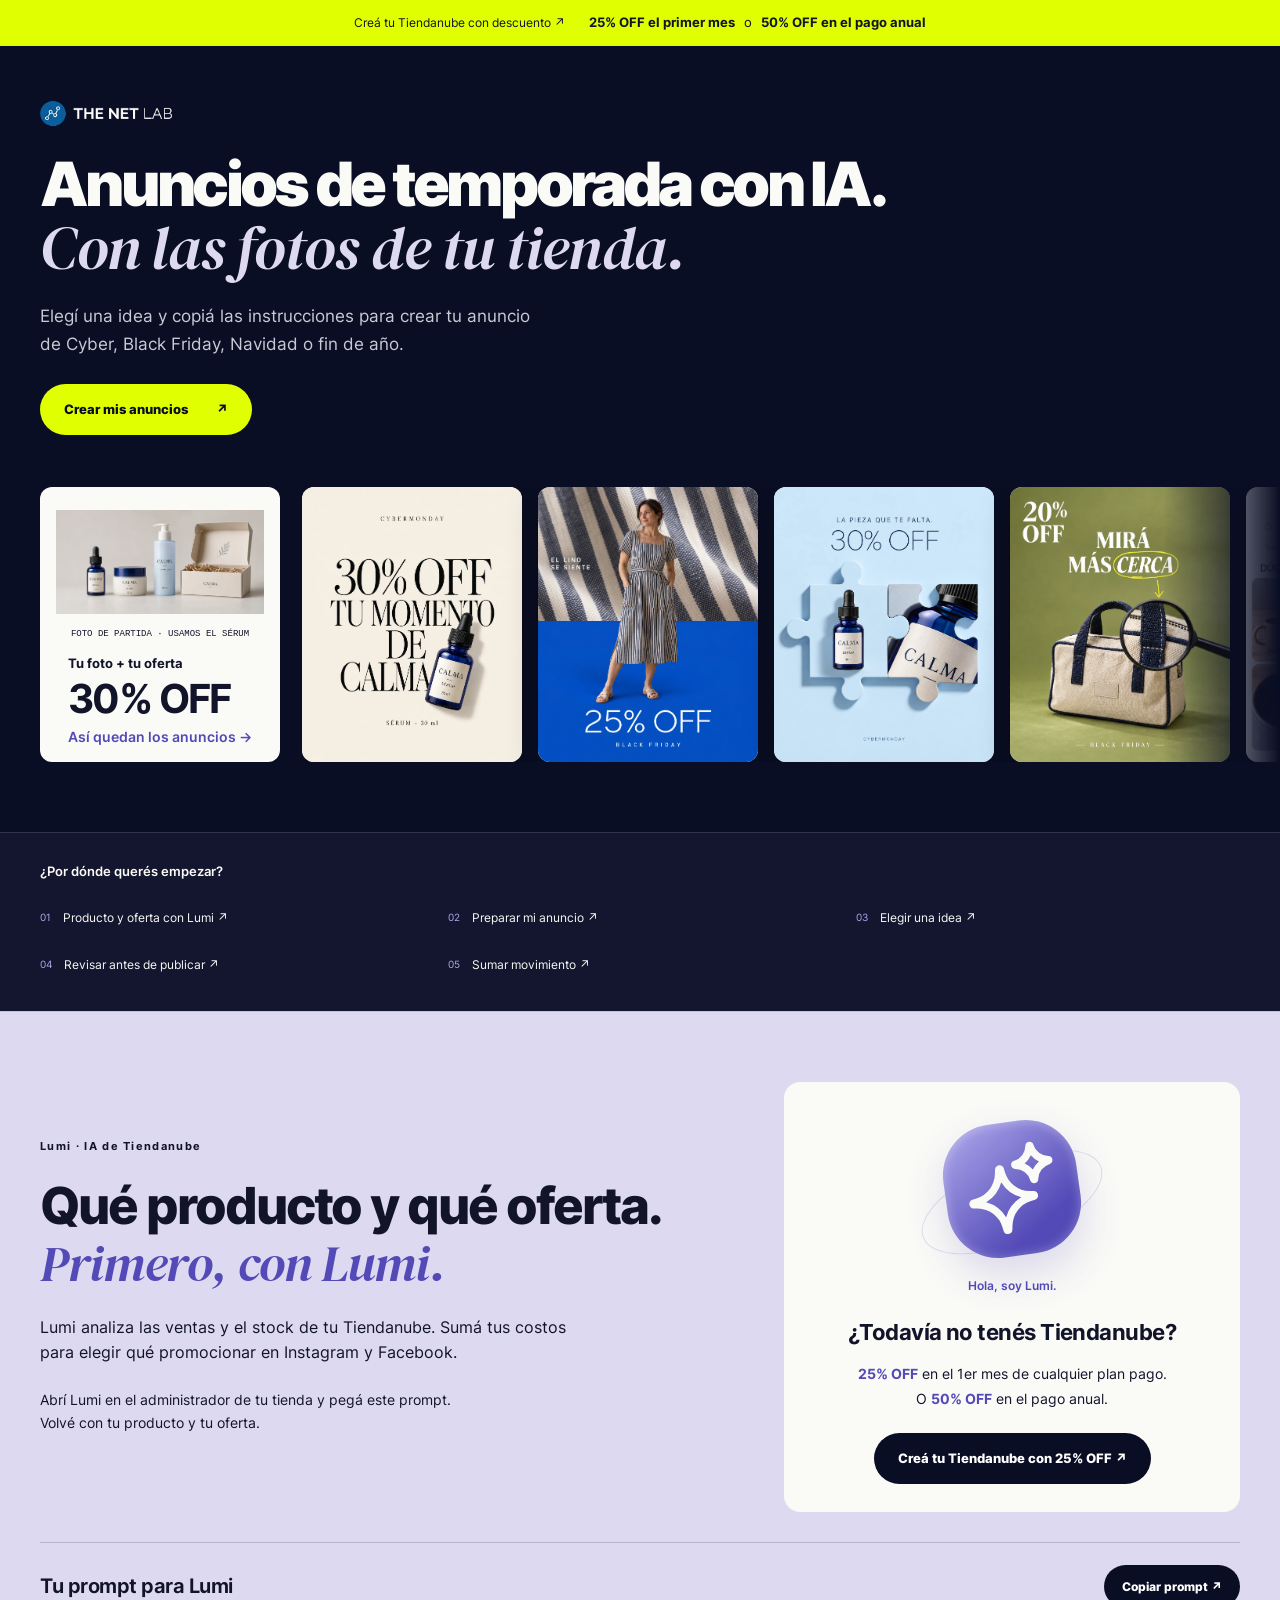
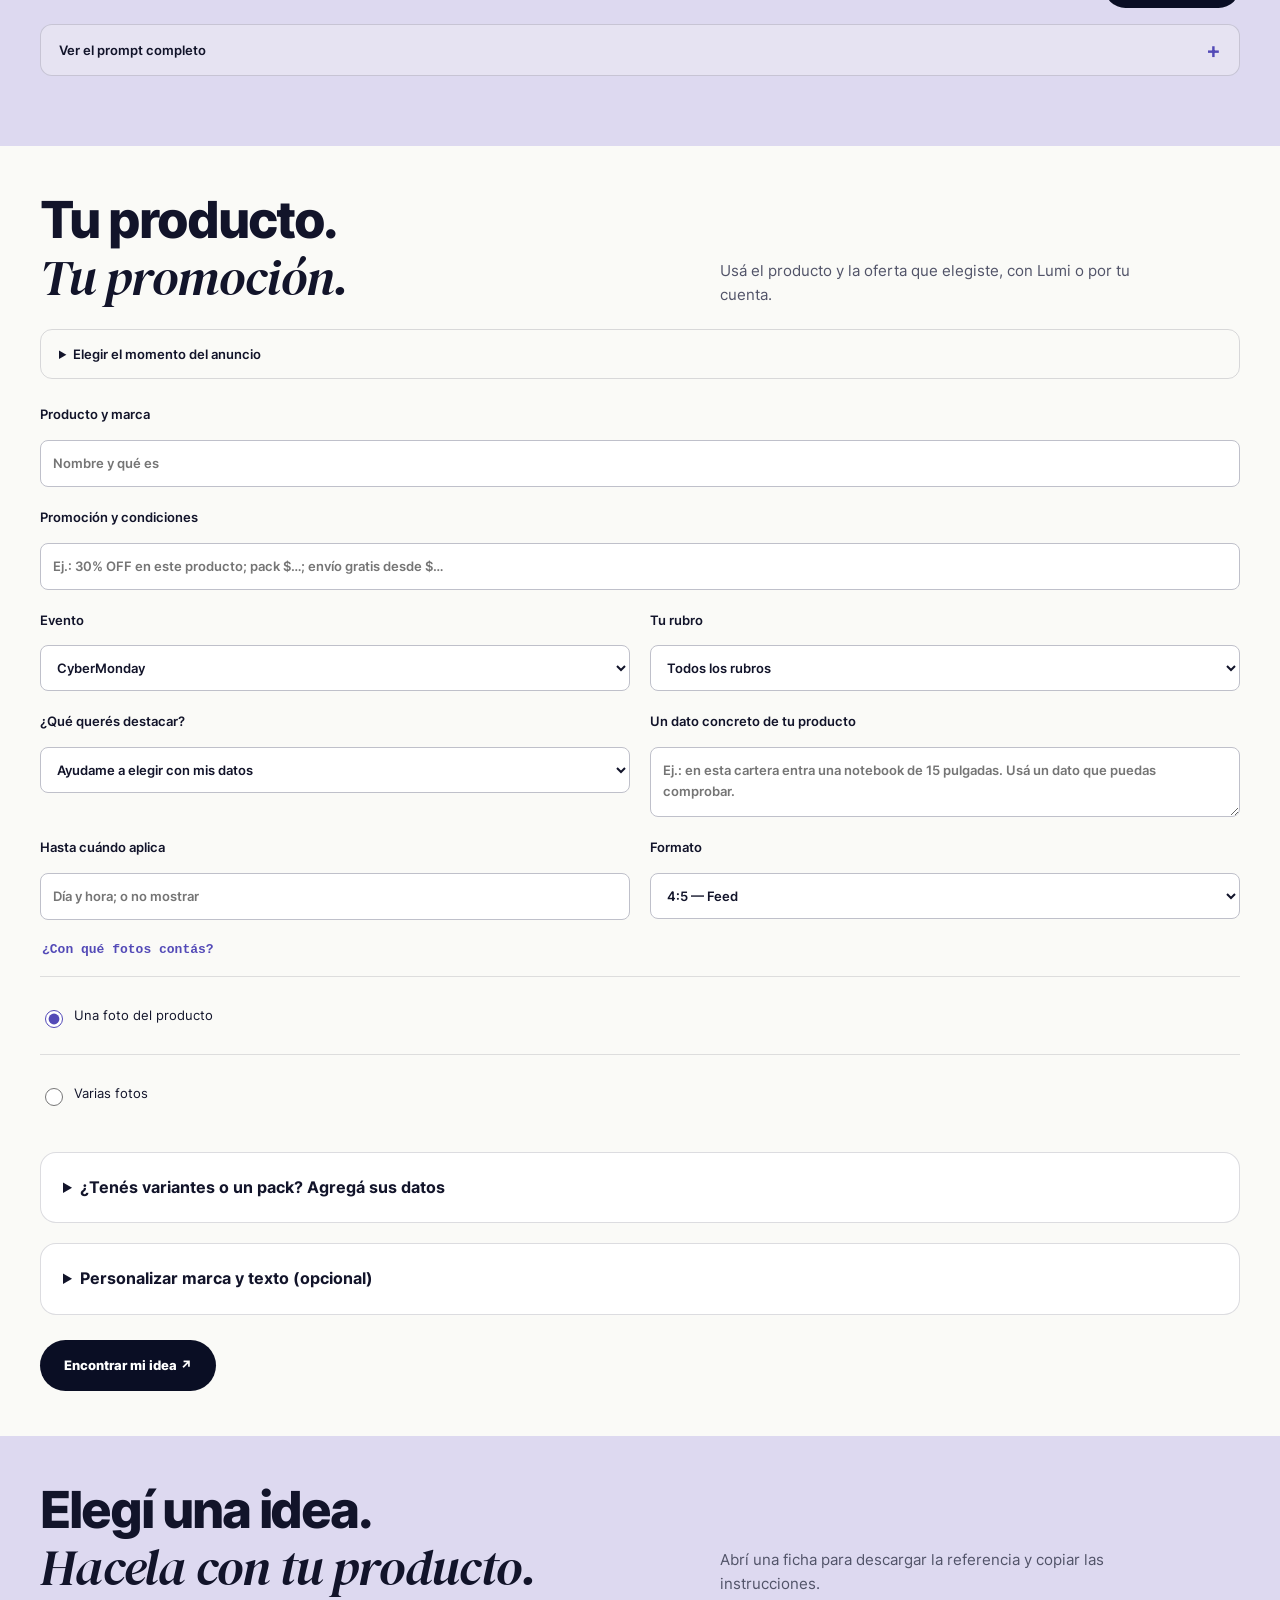
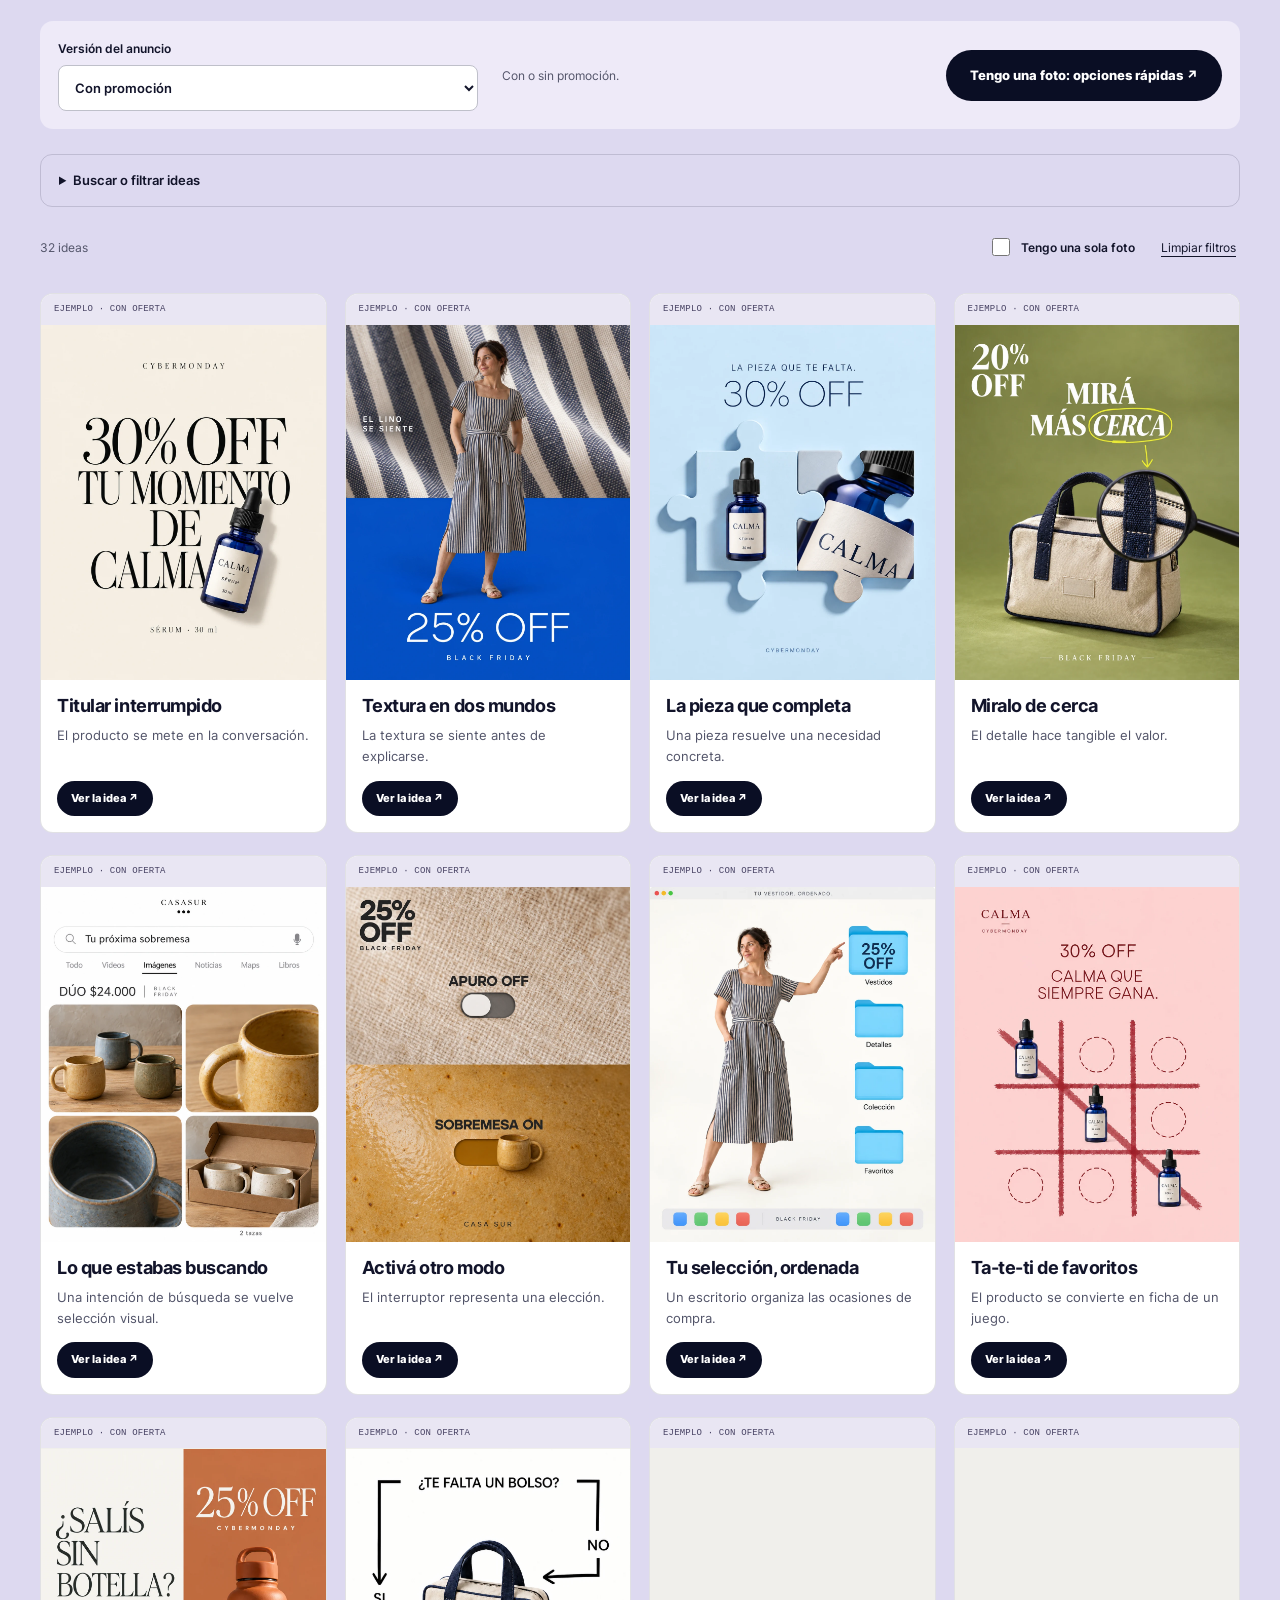
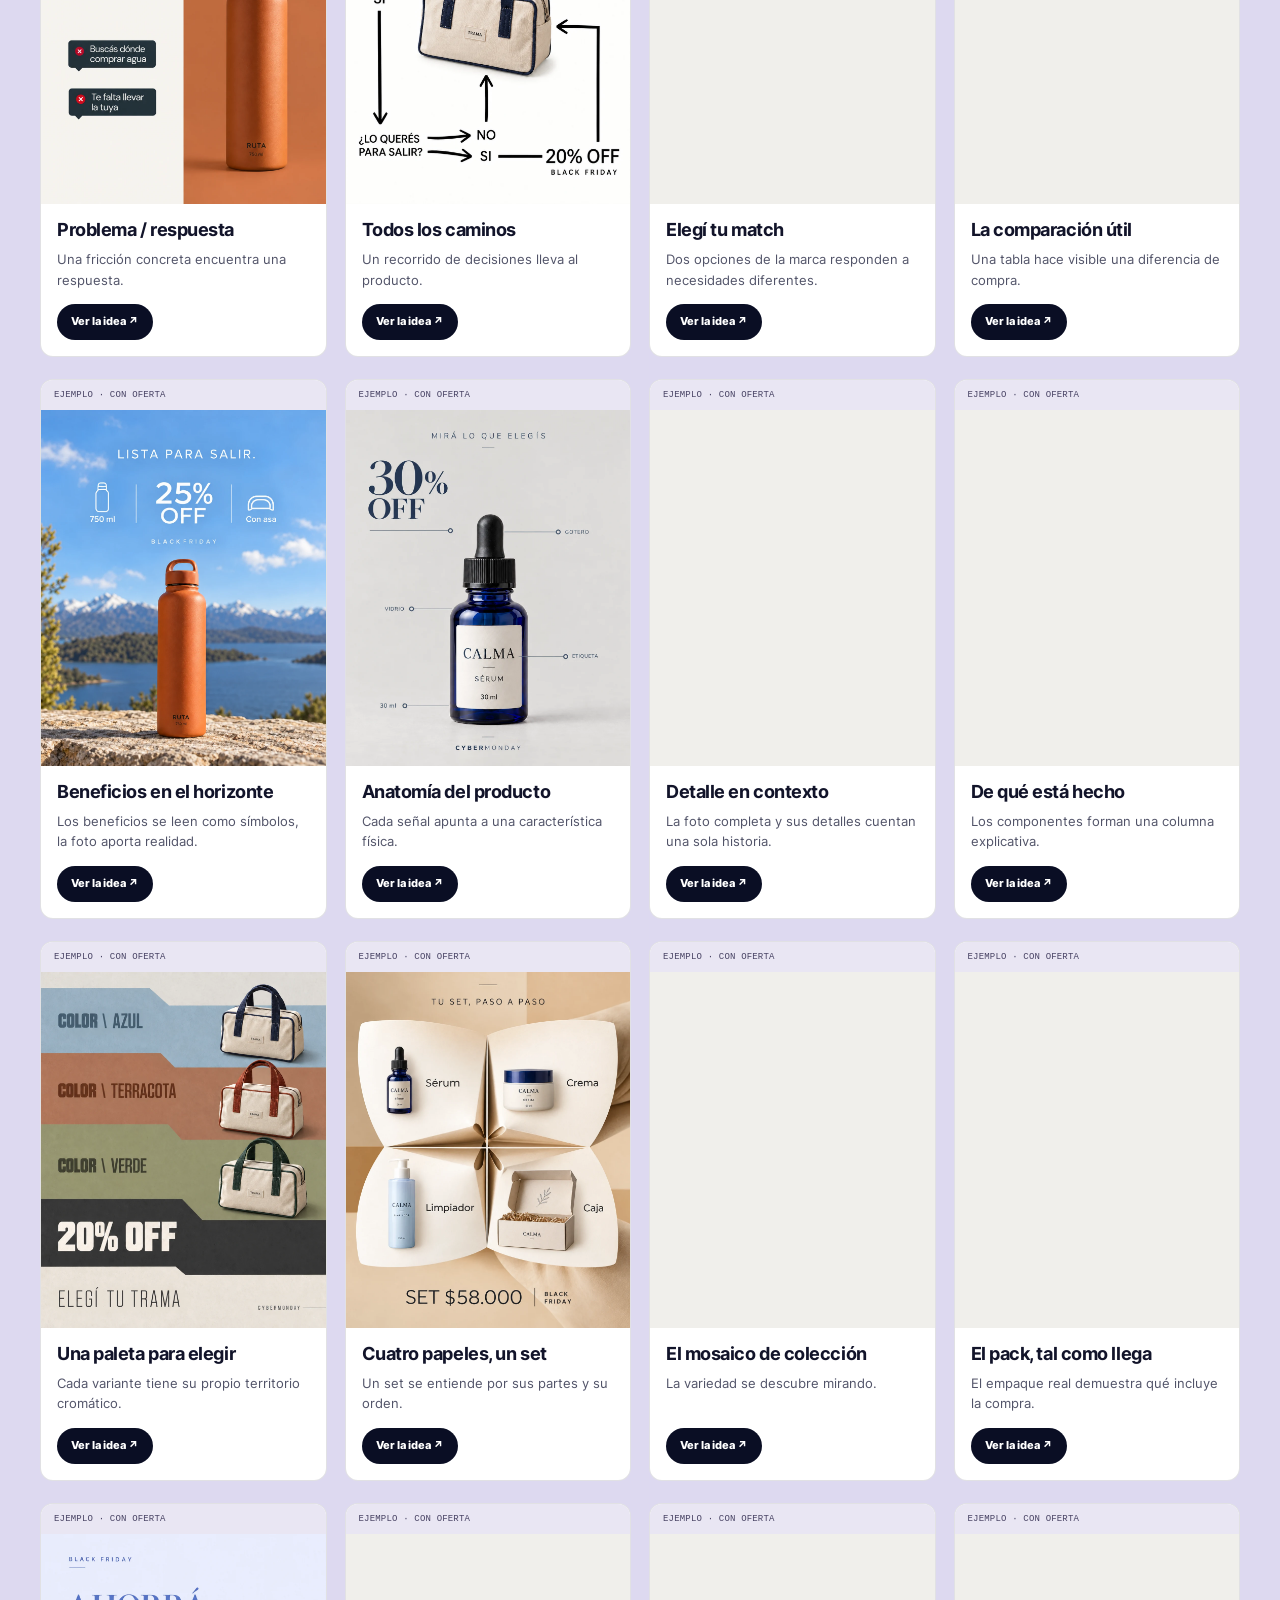
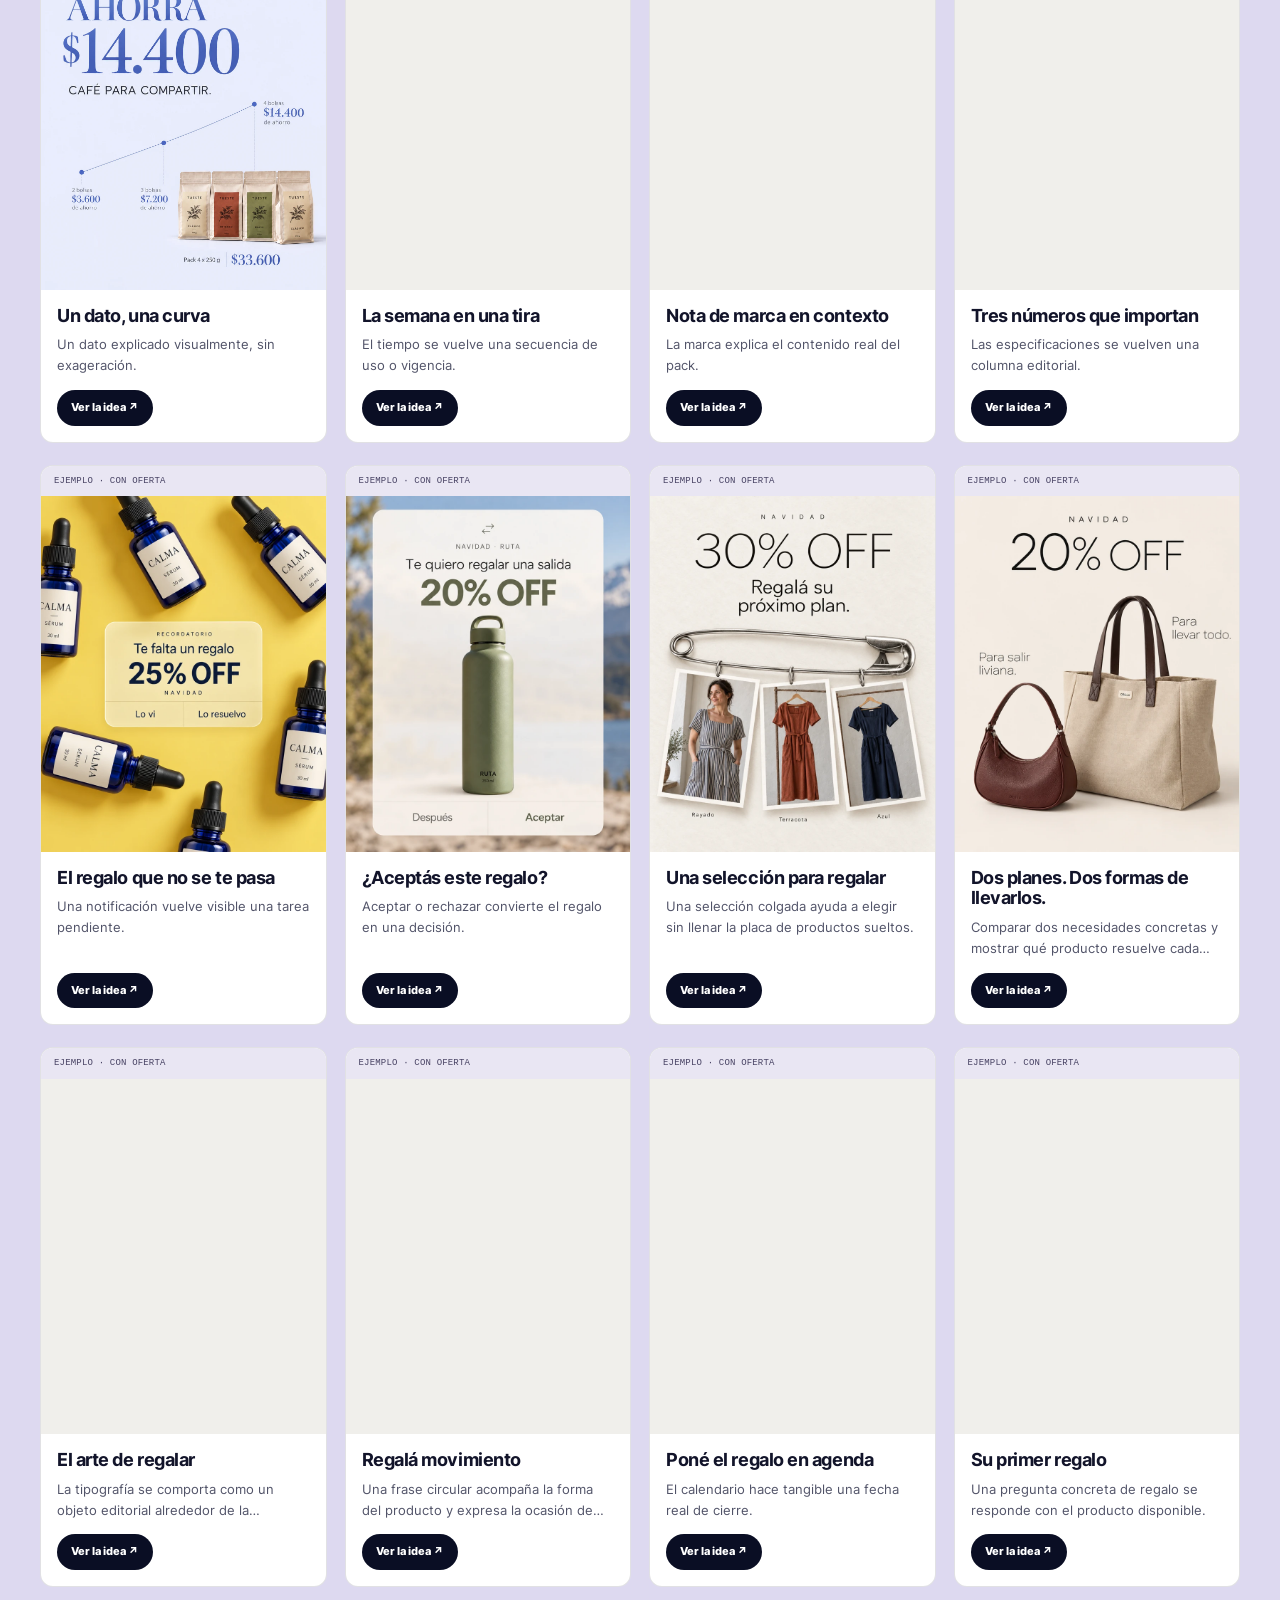
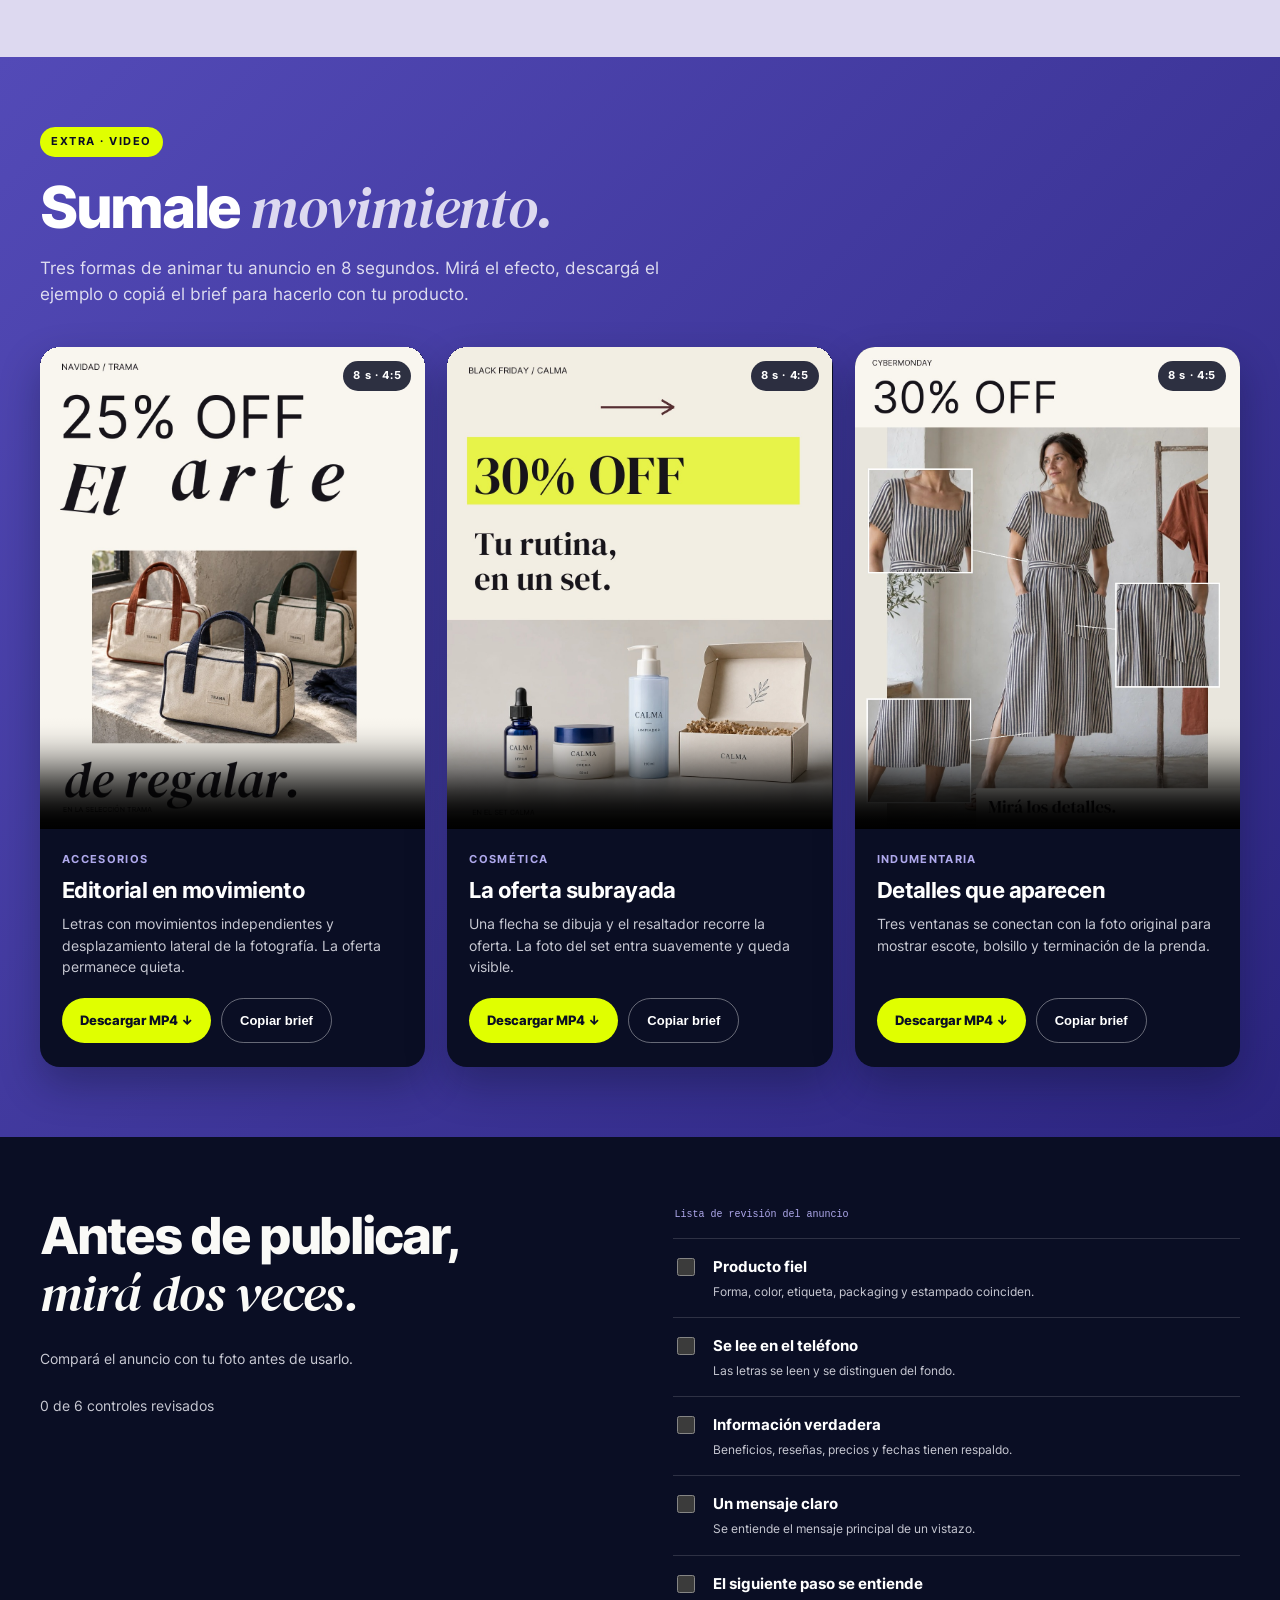
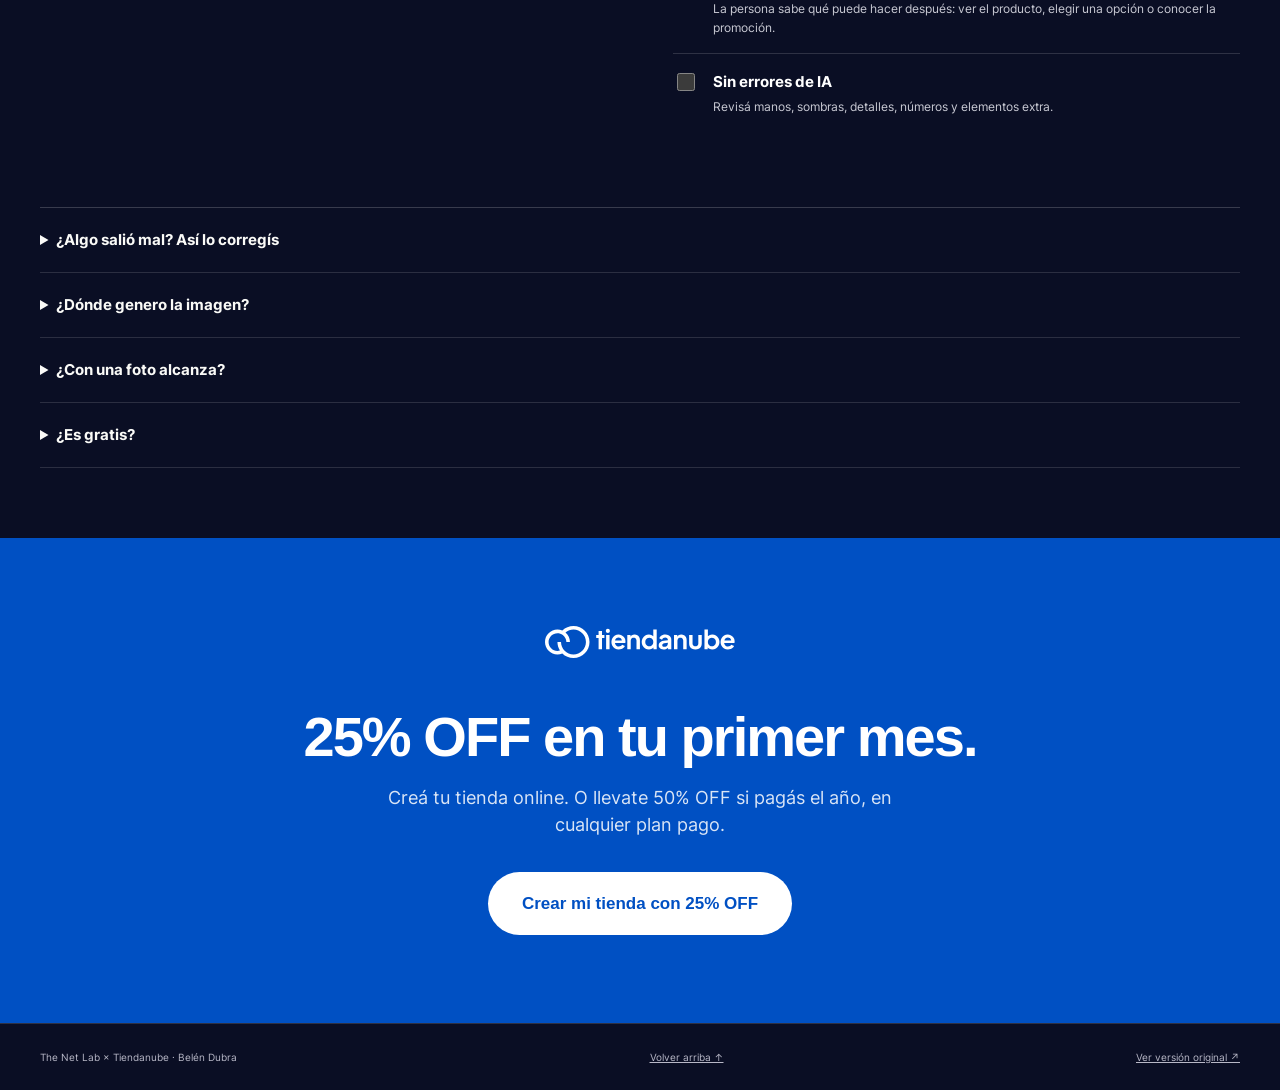
==== commit 450d0c6a: "Tiendanube variant: standalone motion section with autoplaying videos, download + copy brief Co-Auth" ====
--- a/tiendanube/index.html
+++ b/tiendanube/index.html
@@ -7,7 +7,7 @@
 <section class="hero hero-v3" id="tnl24-top"><div class="hero-head"><img class="hero-logo" src="logo-tnl.png" width="800" height="155" alt="The Net Lab"><h1><span class="h1-line">Anuncios de temporada con IA.</span><em>Con las fotos de tu tienda.</em></h1><p class="deck">Elegí una idea y copiá las instrucciones para crear tu anuncio de Cyber, Black Friday, Navidad o fin de año.</p><div class="hero-actions"><a class="btn lime" href="#tn-lumi">Crear mis anuncios <span>↗</span></a></div></div><div class="hero-visual"><div id="tnl24-hero-source" class="hero-source"><figure><img src="../images/demos/source-skincare.webp" alt="Foto de partida del sérum CALMA de demostración" width="736" height="920" loading="eager" decoding="async" fetchpriority="high"><figcaption>FOTO DE PARTIDA · USAMOS EL SÉRUM</figcaption></figure><div><p>Tu foto + tu oferta</p><strong>30% OFF</strong><small>Así quedan los anuncios</small></div></div><div class="hero-marquee" role="region" aria-label="Los 32 anuncios de ejemplo"><div class="hero-track"><div class="hero-set"><figure><img src="../images/demos/ad-01-v4.webp" alt="Anuncio de ejemplo: Titular interrumpido" width="240" height="300" loading="lazy" decoding="async"></figure><figure><img src="../images/demos/ad-02-v4.webp" alt="Anuncio de ejemplo: Textura en dos mundos" width="240" height="300" loading="lazy" decoding="async"></figure><figure><img src="../images/demos/ad-03-v4.webp" alt="Anuncio de ejemplo: La pieza que completa" width="240" height="300" loading="lazy" decoding="async"></figure><figure><img src="../images/demos/ad-04-v4.webp" alt="Anuncio de ejemplo: Miralo de cerca" width="240" height="300" loading="lazy" decoding="async"></figure><figure><img src="../images/demos/ad-05-v4.webp" alt="Anuncio de ejemplo: Lo que estabas buscando" width="240" height="300" loading="lazy" decoding="async"></figure><figure><img src="../images/demos/ad-06-v4.webp" alt="Anuncio de ejemplo: Activá otro modo" width="240" height="300" loading="lazy" decoding="async"></figure><figure><img src="../images/demos/ad-07-v4.webp" alt="Anuncio de ejemplo: Tu selección, ordenada" width="240" height="300" loading="lazy" decoding="async"></figure><figure><img src="../images/demos/ad-08-v4.webp" alt="Anuncio de ejemplo: Ta-te-ti de favoritos" width="240" height="300" loading="lazy" decoding="async"></figure><figure><img src="../images/demos/ad-09-v4.webp" alt="Anuncio de ejemplo: Problema / respuesta" width="240" height="300" loading="lazy" decoding="async"></figure><figure><img src="../images/demos/ad-10-v4.webp" alt="Anuncio de ejemplo: Todos los caminos" width="240" height="300" loading="lazy" decoding="async"></figure><figure><img src="../images/demos/ad-11-v4.webp" alt="Anuncio de ejemplo: Elegí tu match" width="240" height="300" loading="lazy" decoding="async"></figure><figure><img src="../images/demos/ad-12-v4.webp" alt="Anuncio de ejemplo: La comparación útil" width="240" height="300" loading="lazy" decoding="async"></figure><figure><img src="../images/demos/ad-13-v4.webp" alt="Anuncio de ejemplo: Beneficios en el horizonte" width="240" height="300" loading="lazy" decoding="async"></figure><figure><img src="../images/demos/ad-14-v4.webp" alt="Anuncio de ejemplo: Anatomía del producto" width="240" height="300" loading="lazy" decoding="async"></figure><figure><img src="../images/demos/ad-15-v4.webp" alt="Anuncio de ejemplo: Detalle en contexto" width="240" height="300" loading="lazy" decoding="async"></figure><figure><img src="../images/demos/ad-16-v4.webp" alt="Anuncio de ejemplo: De qué está hecho" width="240" height="300" loading="lazy" decoding="async"></figure><figure><img src="../images/demos/ad-17-v4.webp" alt="Anuncio de ejemplo: Una paleta para elegir" width="240" height="300" loading="lazy" decoding="async"></figure><figure><img src="../images/demos/ad-18-v4.webp" alt="Anuncio de ejemplo: Cuatro papeles, un set" width="240" height="300" loading="lazy" decoding="async"></figure><figure><img src="../images/demos/ad-19-v4.webp" alt="Anuncio de ejemplo: El mosaico de colección" width="240" height="300" loading="lazy" decoding="async"></figure><figure><img src="../images/demos/ad-20-v4.webp" alt="Anuncio de ejemplo: El pack, tal como llega" width="240" height="300" loading="lazy" decoding="async"></figure><figure><img src="../images/demos/ad-21-v4.webp" alt="Anuncio de ejemplo: Un dato, una curva" width="240" height="300" loading="lazy" decoding="async"></figure><figure><img src="../images/demos/ad-22-v4.webp" alt="Anuncio de ejemplo: La semana en una tira" width="240" height="300" loading="lazy" decoding="async"></figure><figure><img src="../images/demos/ad-23-v4.webp" alt="Anuncio de ejemplo: Nota de marca en contexto" width="240" height="300" loading="lazy" decoding="async"></figure><figure><img src="../images/demos/ad-24-v4.webp" alt="Anuncio de ejemplo: Tres números que importan" width="240" height="300" loading="lazy" decoding="async"></figure><figure><img src="../images/demos/ad-28-v6.webp" alt="Anuncio de ejemplo: El regalo que no se te pasa" width="240" height="300" loading="lazy" decoding="async"></figure><figure><img src="../images/demos/ad-29-v6.webp" alt="Anuncio de ejemplo: ¿Aceptás este regalo?" width="240" height="300" loading="lazy" decoding="async"></figure><figure><img src="../images/demos/ad-30-v6.webp" alt="Anuncio de ejemplo: Una selección para regalar" width="240" height="300" loading="lazy" decoding="async"></figure><figure><img src="../images/demos/ad-31-v6.webp" alt="Anuncio de ejemplo: Dos planes. Dos formas de llevarlos." width="240" height="300" loading="lazy" decoding="async"></figure><figure><img src="../images/demos/ad-32-v6.webp" alt="Anuncio de ejemplo: El arte de regalar" width="240" height="300" loading="lazy" decoding="async"></figure><figure><img src="../images/demos/ad-33-v6.webp" alt="Anuncio de ejemplo: Regalá movimiento" width="240" height="300" loading="lazy" decoding="async"></figure><figure><img src="../images/demos/ad-34-v6.webp" alt="Anuncio de ejemplo: Poné el regalo en agenda" width="240" height="300" loading="lazy" decoding="async"></figure><figure><img src="../images/demos/ad-35-v6.webp" alt="Anuncio de ejemplo: Su primer regalo" width="240" height="300" loading="lazy" decoding="async"></figure></div><div class="hero-set" aria-hidden="true"><figure><img src="../images/demos/ad-01-v4.webp" alt="" width="240" height="300" loading="lazy" decoding="async"></figure><figure><img src="../images/demos/ad-02-v4.webp" alt="" width="240" height="300" loading="lazy" decoding="async"></figure><figure><img src="../images/demos/ad-03-v4.webp" alt="" width="240" height="300" loading="lazy" decoding="async"></figure><figure><img src="../images/demos/ad-04-v4.webp" alt="" width="240" height="300" loading="lazy" decoding="async"></figure><figure><img src="../images/demos/ad-05-v4.webp" alt="" width="240" height="300" loading="lazy" decoding="async"></figure><figure><img src="../images/demos/ad-06-v4.webp" alt="" width="240" height="300" loading="lazy" decoding="async"></figure><figure><img src="../images/demos/ad-07-v4.webp" alt="" width="240" height="300" loading="lazy" decoding="async"></figure><figure><img src="../images/demos/ad-08-v4.webp" alt="" width="240" height="300" loading="lazy" decoding="async"></figure><figure><img src="../images/demos/ad-09-v4.webp" alt="" width="240" height="300" loading="lazy" decoding="async"></figure><figure><img src="../images/demos/ad-10-v4.webp" alt="" width="240" height="300" loading="lazy" decoding="async"></figure><figure><img src="../images/demos/ad-11-v4.webp" alt="" width="240" height="300" loading="lazy" decoding="async"></figure><figure><img src="../images/demos/ad-12-v4.webp" alt="" width="240" height="300" loading="lazy" decoding="async"></figure><figure><img src="../images/demos/ad-13-v4.webp" alt="" width="240" height="300" loading="lazy" decoding="async"></figure><figure><img src="../images/demos/ad-14-v4.webp" alt="" width="240" height="300" loading="lazy" decoding="async"></figure><figure><img src="../images/demos/ad-15-v4.webp" alt="" width="240" height="300" loading="lazy" decoding="async"></figure><figure><img src="../images/demos/ad-16-v4.webp" alt="" width="240" height="300" loading="lazy" decoding="async"></figure><figure><img src="../images/demos/ad-17-v4.webp" alt="" width="240" height="300" loading="lazy" decoding="async"></figure><figure><img src="../images/demos/ad-18-v4.webp" alt="" width="240" height="300" loading="lazy" decoding="async"></figure><figure><img src="../images/demos/ad-19-v4.webp" alt="" width="240" height="300" loading="lazy" decoding="async"></figure><figure><img src="../images/demos/ad-20-v4.webp" alt="" width="240" height="300" loading="lazy" decoding="async"></figure><figure><img src="../images/demos/ad-21-v4.webp" alt="" width="240" height="300" loading="lazy" decoding="async"></figure><figure><img src="../images/demos/ad-22-v4.webp" alt="" width="240" height="300" loading="lazy" decoding="async"></figure><figure><img src="../images/demos/ad-23-v4.webp" alt="" width="240" height="300" loading="lazy" decoding="async"></figure><figure><img src="../images/demos/ad-24-v4.webp" alt="" width="240" height="300" loading="lazy" decoding="async"></figure><figure><img src="../images/demos/ad-28-v6.webp" alt="" width="240" height="300" loading="lazy" decoding="async"></figure><figure><img src="../images/demos/ad-29-v6.webp" alt="" width="240" height="300" loading="lazy" decoding="async"></figure><figure><img src="../images/demos/ad-30-v6.webp" alt="" width="240" height="300" loading="lazy" decoding="async"></figure><figure><img src="../images/demos/ad-31-v6.webp" alt="" width="240" height="300" loading="lazy" decoding="async"></figure><figure><img src="../images/demos/ad-32-v6.webp" alt="" width="240" height="300" loading="lazy" decoding="async"></figure><figure><img src="../images/demos/ad-33-v6.webp" alt="" width="240" height="300" loading="lazy" decoding="async"></figure><figure><img src="../images/demos/ad-34-v6.webp" alt="" width="240" height="300" loading="lazy" decoding="async"></figure><figure><img src="../images/demos/ad-35-v6.webp" alt="" width="240" height="300" loading="lazy" decoding="async"></figure></div></div></div></div></section>
 
 
-<nav class="freebie-index" aria-label="Índice del freebie"><p>¿Por dónde querés empezar?</p><div><a href="#tn-lumi"><span>01</span> Producto y oferta con Lumi ↗</a><a href="#tnl24-planner"><span>02</span> Preparar mi anuncio ↗</a><a href="#tnl24-library"><span>03</span> Elegir una idea ↗</a><a href="#tnl24-check"><span>04</span> Revisar antes de publicar ↗</a><a href="#tnl24-motion"><span>05</span> Sumar movimiento ↗</a></div></nav><section class="lumi-section" id="tn-lumi"><div class="lumi-layout"><div><span class="lumi-label">Lumi · IA de Tiendanube</span><h2>Qué producto y qué oferta.<br><em>Primero, con Lumi.</em></h2><p class="lumi-subtitle">Lumi analiza las ventas y el stock de tu Tiendanube. Sumá tus costos para elegir qué promocionar en Instagram y Facebook.</p><p class="lumi-instruction">Abrí Lumi en el administrador de tu tienda y pegá este prompt. Volvé con tu producto y tu oferta.</p></div><aside class="lumi-affiliate"><div class="lumi-orbit" aria-label="Lumi, la IA de Tiendanube"><div class="lumi-orb"><svg fill="currentColor" xmlns="http://www.w3.org/2000/svg" width="96" height="96" aria-hidden="true" viewBox="0 0 16 16"><path fill-rule="evenodd" d="M11.883 2.876a3.9 3.9 0 0 1-1.202 1.202c.484.307.895.718 1.202 1.202a3.9 3.9 0 0 1 1.202-1.202 3.9 3.9 0 0 1-1.202-1.202m-.676-1.7c.126-.765 1.226-.765 1.352 0l.007.046a2.625 2.625 0 0 0 2.173 2.173h.001l.044.007c.766.126.766 1.226 0 1.352l-.045.007a2.625 2.625 0 0 0-2.173 2.173l-.007.045c-.126.766-1.226.766-1.352 0l-.007-.045a2.625 2.625 0 0 0-2.173-2.173l-.045-.007c-.766-.126-.766-1.226 0-1.352l.045-.007A2.625 2.625 0 0 0 11.2 1.222zm-5.673 3.93.109-.676v-.002c.138-.839 1.343-.839 1.48 0l.001.002.109.677a4.375 4.375 0 0 0 3.622 3.622l.677.109h.002c.839.138.839 1.343 0 1.48l-.002.001-.677.109a4.375 4.375 0 0 0-3.622 3.622l-.109.677v.002c-.138.839-1.343.839-1.48 0l-.001-.002-.109-.677a4.375 4.375 0 0 0-3.622-3.622l-.677-.109h-.002c-.839-.138-.839-1.343 0-1.48l.002-.001.677-.109a4.375 4.375 0 0 0 3.622-3.622m.85 1.524A5.63 5.63 0 0 1 3.435 9.58a5.63 5.63 0 0 1 2.948 2.948A5.63 5.63 0 0 1 9.332 9.58a5.63 5.63 0 0 1-2.949-2.95"/></svg></div><span class="lumi-orbit-caption">Hola, soy Lumi.</span></div><h3>¿Todavía no tenés Tiendanube?</h3><p class="affiliate-benefit"><strong>25% OFF</strong> en el 1er mes de cualquier plan pago.<br>O <strong>50% OFF</strong> en el pago anual.</p><a class="btn dark" href="https://www.tiendanube.com/partners/the-net-lab" target="_blank" rel="sponsored noopener">Creá tu Tiendanube con 25% OFF ↗</a></aside></div><div class="lumi-details" id="tn-lumi-details"><div class="lumi-prompt-heading"><h3>Tu prompt para Lumi</h3><button class="btn dark" id="tn-copy-lumi" type="button">Copiar prompt ↗</button></div><details class="lumi-prompt-toggle" id="tn-lumi-toggle"><summary>Ver el prompt completo <span aria-hidden="true">+</span></summary><label class="sr-only" for="tn-lumi-prompt">Prompt completo para Lumi</label><textarea id="tn-lumi-prompt" readonly spellcheck="false">Actuá como analista de mi Tiendanube. Quiero definir qué productos y ofertas conviene promocionar durante CyberMonday y Black Friday para preparar una estrategia publicitaria en Instagram y Facebook mediante Meta Ads.
+<nav class="freebie-index" aria-label="Índice del freebie"><p>¿Por dónde querés empezar?</p><div><a href="#tn-lumi"><span>01</span> Producto y oferta con Lumi ↗</a><a href="#tnl24-planner"><span>02</span> Preparar mi anuncio ↗</a><a href="#tnl24-library"><span>03</span> Elegir una idea ↗</a><a href="#tnl24-check"><span>04</span> Revisar antes de publicar ↗</a><a href="#tn-motion"><span>05</span> Sumar movimiento ↗</a></div></nav><section class="lumi-section" id="tn-lumi"><div class="lumi-layout"><div><span class="lumi-label">Lumi · IA de Tiendanube</span><h2>Qué producto y qué oferta.<br><em>Primero, con Lumi.</em></h2><p class="lumi-subtitle">Lumi analiza las ventas y el stock de tu Tiendanube. Sumá tus costos para elegir qué promocionar en Instagram y Facebook.</p><p class="lumi-instruction">Abrí Lumi en el administrador de tu tienda y pegá este prompt. Volvé con tu producto y tu oferta.</p></div><aside class="lumi-affiliate"><div class="lumi-orbit" aria-label="Lumi, la IA de Tiendanube"><div class="lumi-orb"><svg fill="currentColor" xmlns="http://www.w3.org/2000/svg" width="96" height="96" aria-hidden="true" viewBox="0 0 16 16"><path fill-rule="evenodd" d="M11.883 2.876a3.9 3.9 0 0 1-1.202 1.202c.484.307.895.718 1.202 1.202a3.9 3.9 0 0 1 1.202-1.202 3.9 3.9 0 0 1-1.202-1.202m-.676-1.7c.126-.765 1.226-.765 1.352 0l.007.046a2.625 2.625 0 0 0 2.173 2.173h.001l.044.007c.766.126.766 1.226 0 1.352l-.045.007a2.625 2.625 0 0 0-2.173 2.173l-.007.045c-.126.766-1.226.766-1.352 0l-.007-.045a2.625 2.625 0 0 0-2.173-2.173l-.045-.007c-.766-.126-.766-1.226 0-1.352l.045-.007A2.625 2.625 0 0 0 11.2 1.222zm-5.673 3.93.109-.676v-.002c.138-.839 1.343-.839 1.48 0l.001.002.109.677a4.375 4.375 0 0 0 3.622 3.622l.677.109h.002c.839.138.839 1.343 0 1.48l-.002.001-.677.109a4.375 4.375 0 0 0-3.622 3.622l-.109.677v.002c-.138.839-1.343.839-1.48 0l-.001-.002-.109-.677a4.375 4.375 0 0 0-3.622-3.622l-.677-.109h-.002c-.839-.138-.839-1.343 0-1.48l.002-.001.677-.109a4.375 4.375 0 0 0 3.622-3.622m.85 1.524A5.63 5.63 0 0 1 3.435 9.58a5.63 5.63 0 0 1 2.948 2.948A5.63 5.63 0 0 1 9.332 9.58a5.63 5.63 0 0 1-2.949-2.95"/></svg></div><span class="lumi-orbit-caption">Hola, soy Lumi.</span></div><h3>¿Todavía no tenés Tiendanube?</h3><p class="affiliate-benefit"><strong>25% OFF</strong> en el 1er mes de cualquier plan pago.<br>O <strong>50% OFF</strong> en el pago anual.</p><a class="btn dark" href="https://www.tiendanube.com/partners/the-net-lab" target="_blank" rel="sponsored noopener">Creá tu Tiendanube con 25% OFF ↗</a></aside></div><div class="lumi-details" id="tn-lumi-details"><div class="lumi-prompt-heading"><h3>Tu prompt para Lumi</h3><button class="btn dark" id="tn-copy-lumi" type="button">Copiar prompt ↗</button></div><details class="lumi-prompt-toggle" id="tn-lumi-toggle"><summary>Ver el prompt completo <span aria-hidden="true">+</span></summary><label class="sr-only" for="tn-lumi-prompt">Prompt completo para Lumi</label><textarea id="tn-lumi-prompt" readonly spellcheck="false">Actuá como analista de mi Tiendanube. Quiero definir qué productos y ofertas conviene promocionar durante CyberMonday y Black Friday para preparar una estrategia publicitaria en Instagram y Facebook mediante Meta Ads.
 
 Trabajá sobre la tienda desde la que te estoy escribiendo y usá únicamente los datos que puedas consultar o que yo te aporte. Diferenciá los datos comprobados, las hipótesis y tus recomendaciones.
 
@@ -166,28 +166,28 @@
 
 
 <section class="library light" id="tnl24-library"><div class="section-heading"><div><h2>Elegí una idea.<br><em>Hacela con tu producto.</em></h2></div><p>Abrí una ficha para descargar la referencia y copiar las instrucciones.</p></div><div class="mode-panel"><label>Versión del anuncio<select id="tnl24-mode"><option value="offer">Con promoción</option><option value="base">Sin oferta</option></select></label><p id="tnl24-mode-state" role="status">Con o sin promoción.</p><button class="btn dark" type="button" id="tnl24-express">Tengo una foto: opciones rápidas ↗</button></div><details class="library-filters"><summary>Buscar o filtrar ideas</summary><div class="reason-picker"><label for="tnl24-reason">¿Qué querés comunicar?<select id="tnl24-reason"><option value="">Todos los motivos para comprar</option></select></label><p id="tnl24-reason-hint" role="status"></p></div><div class="filters"><label>Buscar<input type="search" id="tnl24-search" placeholder="Zoom, pack, regalo…"></label><label>Familia<select id="tnl24-family"><option value="">Todas las familias</option></select></label><label>Temporada<select id="tnl24-season"><option value="">Todas las temporadas</option></select></label><label>Producto<select id="tnl24-category"><option value="">Todas las categorías</option></select></label></div></details><div class="library-state"><p id="tnl24-count" role="status" aria-live="polite"></p><label class="check-inline"><input type="checkbox" id="tnl24-onephoto">Tengo una sola foto</label><label class="check-inline"><input type="checkbox" id="tnl24-secondary">Incluir las 2 opciones secundarias</label><button type="button" class="text-btn" id="tnl24-reset">Limpiar filtros</button></div><div class="grid" id="tnl24-grid"><article class="card" id="tnl24-idea-1"><div class="ref-tag">ANUNCIO DE DEMOSTRACIÓN</div><div class="image-wrap"><img src="../images/demos/ad-01-v4.webp" alt="Ejemplo de Titular interrumpido con producto y promoción de demostración" width="736" height="920" loading="lazy" decoding="async"></div><div class="card-body"><h3>Titular interrumpido</h3><p>El producto se mete en la conversación.</p><details><summary>Cómo usar esta idea</summary><h4>Cuándo usarla</h4><p>Simplificar una rutina o desafiar una objeción.</p><h4>Qué fotos necesitás</h4><p>Una foto frontal de alta resolución.</p><h4>Qué cuidar</h4><p>Tapar letras esenciales o la etiqueta.</p><p><a href="../images/references/ref-07.webp" download>Descargar referencia visual</a> · <a href="https://ar.pinterest.com/pin/547046686009211202/" rel="noopener">Ver referencia original de Pinterest</a></p><p><a href="prompts/idea-1-con-oferta.txt" download>Descargar instrucciones con promoción</a> · <a href="prompts/idea-1-sin-oferta.txt" download>Descargar instrucciones sin promoción</a></p></details></div></article><article class="card" id="tnl24-idea-2"><div class="ref-tag">ANUNCIO DE DEMOSTRACIÓN</div><div class="image-wrap"><img src="../images/demos/ad-02-v4.webp" alt="Ejemplo de Textura en dos mundos con producto y promoción de demostración" width="736" height="920" loading="lazy" decoding="async"></div><div class="card-body"><h3>Textura en dos mundos</h3><p>La textura se siente antes de explicarse.</p><details><summary>Cómo usar esta idea</summary><h4>Cuándo usarla</h4><p>Material, terminación o experiencia sensorial real.</p><h4>Qué fotos necesitás</h4><p>Foto del producto y macro real del material o textura.</p><h4>Qué cuidar</h4><p>Inventar textura o alterar el estampado.</p><p><a href="../images/references/ref-16.webp" download>Descargar referencia visual</a> · <a href="https://ar.pinterest.com/pin/547046686009680656/" rel="noopener">Ver referencia original de Pinterest</a></p><p><a href="prompts/idea-2-con-oferta.txt" download>Descargar instrucciones con promoción</a> · <a href="prompts/idea-2-sin-oferta.txt" download>Descargar instrucciones sin promoción</a></p></details></div></article><article class="card" id="tnl24-idea-3"><div class="ref-tag">ANUNCIO DE DEMOSTRACIÓN</div><div class="image-wrap"><img src="../images/demos/ad-03-v4.webp" alt="Ejemplo de La pieza que completa con producto y promoción de demostración" width="736" height="920" loading="lazy" decoding="async"></div><div class="card-body"><h3>La pieza que completa</h3><p>Una pieza resuelve una necesidad concreta.</p><details><summary>Cómo usar esta idea</summary><h4>Cuándo usarla</h4><p>Completar un set, una rutina o un regalo.</p><h4>Qué fotos necesitás</h4><p>Una foto recortable; segunda foto opcional del complemento real.</p><h4>Qué cuidar</h4><p>Sugerir curación o una transformación no demostrada.</p><p><a href="../images/references/ref-17.webp" download>Descargar referencia visual</a> · <a href="https://ar.pinterest.com/pin/547046686009680657/" rel="noopener">Ver referencia original de Pinterest</a></p><p><a href="prompts/idea-3-con-oferta.txt" download>Descargar instrucciones con promoción</a> · <a href="prompts/idea-3-sin-oferta.txt" download>Descargar instrucciones sin promoción</a></p></details></div></article><article class="card" id="tnl24-idea-4"><div class="ref-tag">ANUNCIO DE DEMOSTRACIÓN</div><div class="image-wrap"><img src="../images/demos/ad-04-v4.webp" alt="Ejemplo de Miralo de cerca con producto y promoción de demostración" width="736" height="920" loading="lazy" decoding="async"></div><div class="card-body"><h3>Miralo de cerca</h3><p>El detalle hace tangible el valor.</p><details><summary>Cómo usar esta idea</summary><h4>Cuándo usarla</h4><p>Acabado, cierre, costura o ingrediente indicado en etiqueta.</p><h4>Qué fotos necesitás</h4><p>Foto completa y macro o archivo suficiente para ampliar sin perder definición.</p><h4>Qué cuidar</h4><p>La IA inventa lo que no se alcanza a ver.</p><p><a href="../images/references/ref-22.webp" download>Descargar referencia visual</a> · <a href="https://ar.pinterest.com/pin/547046686009728720/" rel="noopener">Ver referencia original de Pinterest</a></p><p><a href="prompts/idea-4-con-oferta.txt" download>Descargar instrucciones con promoción</a> · <a href="prompts/idea-4-sin-oferta.txt" download>Descargar instrucciones sin promoción</a></p></details></div></article><article class="card" id="tnl24-idea-5"><div class="ref-tag">ANUNCIO DE DEMOSTRACIÓN</div><div class="image-wrap"><img src="../images/demos/ad-05-v4.webp" alt="Ejemplo de Lo que estabas buscando con producto y promoción de demostración" width="736" height="920" loading="lazy" decoding="async"></div><div class="card-body"><h3>Lo que estabas buscando</h3><p>Una intención de búsqueda se vuelve selección visual.</p><details><summary>Cómo usar esta idea</summary><h4>Cuándo usarla</h4><p>Encontrar un regalo o un producto para una situación.</p><h4>Qué fotos necesitás</h4><p>Hasta cuatro fotografías reales; puede repetirse un recorte con detalles visibles.</p><h4>Qué cuidar</h4><p>Imitar un buscador real o inventar resultados/reseñas.</p><p><a href="../images/references/ref-04.webp" download>Descargar referencia visual</a> · <a href="https://ar.pinterest.com/pin/547046686008906715/" rel="noopener">Ver referencia original de Pinterest</a></p><p><a href="prompts/idea-5-con-oferta.txt" download>Descargar instrucciones con promoción</a> · <a href="prompts/idea-5-sin-oferta.txt" download>Descargar instrucciones sin promoción</a></p></details></div></article><article class="card" id="tnl24-idea-6"><div class="ref-tag">ANUNCIO DE DEMOSTRACIÓN</div><div class="image-wrap"><img src="../images/demos/ad-06-v4.webp" alt="Ejemplo de Activá otro modo con producto y promoción de demostración" width="736" height="920" loading="lazy" decoding="async"></div><div class="card-body"><h3>Activá otro modo</h3><p>El interruptor representa una elección.</p><details><summary>Cómo usar esta idea</summary><h4>Cuándo usarla</h4><p>Activar una ocasión: modo regalo, modo descanso, modo salida.</p><h4>Qué fotos necesitás</h4><p>Una foto; dos escenas reales solo si se desea comparar contextos.</p><h4>Qué cuidar</h4><p>Convertir la metáfora en un antes/después corporal.</p><p><a href="../images/references/ref-08.webp" download>Descargar referencia visual</a> · <a href="https://ar.pinterest.com/pin/547046686009211245/" rel="noopener">Ver referencia original de Pinterest</a></p><p><a href="prompts/idea-6-con-oferta.txt" download>Descargar instrucciones con promoción</a> · <a href="prompts/idea-6-sin-oferta.txt" download>Descargar instrucciones sin promoción</a></p></details></div></article><article class="card" id="tnl24-idea-7"><div class="ref-tag">ANUNCIO DE DEMOSTRACIÓN</div><div class="image-wrap"><img src="../images/demos/ad-07-v4.webp" alt="Ejemplo de Tu selección, ordenada con producto y promoción de demostración" width="736" height="920" loading="lazy" decoding="async"></div><div class="card-body"><h3>Tu selección, ordenada</h3><p>Un escritorio organiza las ocasiones de compra.</p><details><summary>Cómo usar esta idea</summary><h4>Cuándo usarla</h4><p>Ordenar una colección por ocasión o destinatario.</p><h4>Qué fotos necesitás</h4><p>Foto real en uso autorizada y selección real por carpeta.</p><h4>Qué cuidar</h4><p>Inventar gestos, modelos o contenido de la colección.</p><p><a href="../images/references/ref-14.webp" download>Descargar referencia visual</a> · <a href="https://ar.pinterest.com/pin/547046686009680651/" rel="noopener">Ver referencia original de Pinterest</a></p><p><a href="prompts/idea-7-con-oferta.txt" download>Descargar instrucciones con promoción</a> · <a href="prompts/idea-7-sin-oferta.txt" download>Descargar instrucciones sin promoción</a></p></details></div></article><article class="card" id="tnl24-idea-8"><div class="ref-tag">ANUNCIO DE DEMOSTRACIÓN</div><div class="image-wrap"><img src="../images/demos/ad-08-v4.webp" alt="Ejemplo de Ta-te-ti de favoritos con producto y promoción de demostración" width="736" height="920" loading="lazy" decoding="async"></div><div class="card-body"><h3>Ta-te-ti de favoritos</h3><p>El producto se convierte en ficha de un juego.</p><details><summary>Cómo usar esta idea</summary><h4>Cuándo usarla</h4><p>Elegir un favorito o comunicar compra por cantidad real.</p><h4>Qué fotos necesitás</h4><p>Una foto recortable; repetir no implica que se venda un pack.</p><h4>Qué cuidar</h4><p>Interpretar la repetición como oferta 3x1 inexistente.</p><p><a href="../images/references/ref-26.webp" download>Descargar referencia visual</a> · <a href="https://ar.pinterest.com/pin/547046686008504281/" rel="noopener">Ver referencia original de Pinterest</a></p><p><a href="prompts/idea-8-con-oferta.txt" download>Descargar instrucciones con promoción</a> · <a href="prompts/idea-8-sin-oferta.txt" download>Descargar instrucciones sin promoción</a></p></details></div></article><article class="card" id="tnl24-idea-9"><div class="ref-tag">ANUNCIO DE DEMOSTRACIÓN</div><div class="image-wrap"><img src="../images/demos/ad-09-v4.webp" alt="Ejemplo de Problema / respuesta con producto y promoción de demostración" width="736" height="920" loading="lazy" decoding="async"></div><div class="card-body"><h3>Problema / respuesta</h3><p>Una fricción concreta encuentra una respuesta.</p><details><summary>Cómo usar esta idea</summary><h4>Cuándo usarla</h4><p>Resolver una objeción de uso con atributos comprobables.</p><h4>Qué fotos necesitás</h4><p>Una foto y dos pares problema/respuesta respaldados.</p><h4>Qué cuidar</h4><p>Promesas absolutas o listas demasiado largas.</p><p><a href="../images/references/ref-02.webp" download>Descargar referencia visual</a> · <a href="https://ar.pinterest.com/pin/547046686008818869/" rel="noopener">Ver referencia original de Pinterest</a></p><p><a href="prompts/idea-9-con-oferta.txt" download>Descargar instrucciones con promoción</a> · <a href="prompts/idea-9-sin-oferta.txt" download>Descargar instrucciones sin promoción</a></p></details></div></article><article class="card" id="tnl24-idea-10"><div class="ref-tag">ANUNCIO DE DEMOSTRACIÓN</div><div class="image-wrap"><img src="../images/demos/ad-10-v4.webp" alt="Ejemplo de Todos los caminos con producto y promoción de demostración" width="736" height="920" loading="lazy" decoding="async"></div><div class="card-body"><h3>Todos los caminos</h3><p>Un recorrido de decisiones lleva al producto.</p><details><summary>Cómo usar esta idea</summary><h4>Cuándo usarla</h4><p>Facilitar la elección de un regalo o una necesidad cotidiana.</p><h4>Qué fotos necesitás</h4><p>Una foto y preguntas que tengan sentido para la oferta.</p><h4>Qué cuidar</h4><p>Flechas incoherentes o falsa personalización.</p><p><a href="../images/references/ref-11.webp" download>Descargar referencia visual</a> · <a href="https://ar.pinterest.com/pin/547046686009528763/" rel="noopener">Ver referencia original de Pinterest</a></p><p><a href="prompts/idea-10-con-oferta.txt" download>Descargar instrucciones con promoción</a> · <a href="prompts/idea-10-sin-oferta.txt" download>Descargar instrucciones sin promoción</a></p></details></div></article><article class="card" id="tnl24-idea-11"><div class="ref-tag">ANUNCIO DE DEMOSTRACIÓN</div><div class="image-wrap"><img src="../images/demos/ad-11-v4.webp" alt="Ejemplo de Elegí tu match con producto y promoción de demostración" width="736" height="920" loading="lazy" decoding="async"></div><div class="card-body"><h3>Elegí tu match</h3><p>Dos opciones de la marca responden a necesidades diferentes.</p><details><summary>Cómo usar esta idea</summary><h4>Cuándo usarla</h4><p>Comparar tamaños, modelos o sabores existentes.</p><h4>Qué fotos necesitás</h4><p>Foto real de cada una de las dos opciones.</p><h4>Qué cuidar</h4><p>Inventar la segunda variante o copiar personajes ajenos.</p><p><a href="../images/references/ref-23.webp" download>Descargar referencia visual</a> · <a href="https://ar.pinterest.com/pin/547046686009728760/" rel="noopener">Ver referencia original de Pinterest</a></p><p><a href="prompts/idea-11-con-oferta.txt" download>Descargar instrucciones con promoción</a> · <a href="prompts/idea-11-sin-oferta.txt" download>Descargar instrucciones sin promoción</a></p></details></div></article><article class="card" id="tnl24-idea-12"><div class="ref-tag">ANUNCIO DE DEMOSTRACIÓN</div><div class="image-wrap"><img src="../images/demos/ad-12-v4.webp" alt="Ejemplo de La comparación útil con producto y promoción de demostración" width="736" height="920" loading="lazy" decoding="async"></div><div class="card-body"><h3>La comparación útil</h3><p>Una tabla hace visible una diferencia de compra.</p><details><summary>Cómo usar esta idea</summary><h4>Cuándo usarla</h4><p>Comparar compra individual y pack, o dos modalidades reales.</p><h4>Qué fotos necesitás</h4><p>Una foto y tres criterios verificables para ambas modalidades.</p><h4>Qué cuidar</h4><p>Difamar competidores o inventar ahorros y servicios.</p><p><a href="../images/references/ref-24.webp" download>Descargar referencia visual</a> · <a href="https://ar.pinterest.com/pin/547046686008475743/" rel="noopener">Ver referencia original de Pinterest</a></p><p><a href="prompts/idea-12-con-oferta.txt" download>Descargar instrucciones con promoción</a> · <a href="prompts/idea-12-sin-oferta.txt" download>Descargar instrucciones sin promoción</a></p></details></div></article><article class="card" id="tnl24-idea-13"><div class="ref-tag">ANUNCIO DE DEMOSTRACIÓN</div><div class="image-wrap"><img src="../images/demos/ad-13-v4.webp" alt="Ejemplo de Beneficios en el horizonte con producto y promoción de demostración" width="736" height="920" loading="lazy" decoding="async"></div><div class="card-body"><h3>Beneficios en el horizonte</h3><p>Los beneficios se leen como símbolos, la foto aporta realidad.</p><details><summary>Cómo usar esta idea</summary><h4>Cuándo usarla</h4><p>Comunicar portabilidad, capacidad o facilidad de uso.</p><h4>Qué fotos necesitás</h4><p>Foto en uso real con espacio superior o foto recortable sin manos inventadas.</p><h4>Qué cuidar</h4><p>Iconos que parecen sellos de certificación.</p><p><a href="../images/references/ref-06.webp" download>Descargar referencia visual</a> · <a href="https://ar.pinterest.com/pin/547046686008950232/" rel="noopener">Ver referencia original de Pinterest</a></p><p><a href="prompts/idea-13-con-oferta.txt" download>Descargar instrucciones con promoción</a> · <a href="prompts/idea-13-sin-oferta.txt" download>Descargar instrucciones sin promoción</a></p></details></div></article><article class="card" id="tnl24-idea-14"><div class="ref-tag">ANUNCIO DE DEMOSTRACIÓN</div><div class="image-wrap"><img src="../images/demos/ad-14-v4.webp" alt="Ejemplo de Anatomía del producto con producto y promoción de demostración" width="736" height="920" loading="lazy" decoding="async"></div><div class="card-body"><h3>Anatomía del producto</h3><p>Cada señal apunta a una característica física.</p><details><summary>Cómo usar esta idea</summary><h4>Cuándo usarla</h4><p>Explicar cierre, material, capacidad o piezas reales.</p><h4>Qué fotos necesitás</h4><p>Foto frontal y tres atributos visibles o documentados.</p><h4>Qué cuidar</h4><p>Señalar zonas incorrectas o inventar materiales.</p><p><a href="../images/references/ref-10.webp" download>Descargar referencia visual</a> · <a href="https://ar.pinterest.com/pin/547046686009416056/" rel="noopener">Ver referencia original de Pinterest</a></p><p><a href="prompts/idea-14-con-oferta.txt" download>Descargar instrucciones con promoción</a> · <a href="prompts/idea-14-sin-oferta.txt" download>Descargar instrucciones sin promoción</a></p></details></div></article><article class="card" id="tnl24-idea-15"><div class="ref-tag">ANUNCIO DE DEMOSTRACIÓN</div><div class="image-wrap"><img src="../images/demos/ad-15-v4.webp" alt="Ejemplo de Detalle en contexto con producto y promoción de demostración" width="736" height="920" loading="lazy" decoding="async"></div><div class="card-body"><h3>Detalle en contexto</h3><p>La foto completa y sus detalles cuentan una sola historia.</p><details><summary>Cómo usar esta idea</summary><h4>Cuándo usarla</h4><p>Mostrar costuras, herrajes, terminaciones o dimensiones.</p><h4>Qué fotos necesitás</h4><p>Foto real en uso en alta resolución o tres macros de la misma unidad.</p><h4>Qué cuidar</h4><p>Cambiar cara, ropa o patrón en los zooms.</p><p><a href="../images/references/ref-13.webp" download>Descargar referencia visual</a> · <a href="https://ar.pinterest.com/pin/547046686009672402/" rel="noopener">Ver referencia original de Pinterest</a></p><p><a href="prompts/idea-15-con-oferta.txt" download>Descargar instrucciones con promoción</a> · <a href="prompts/idea-15-sin-oferta.txt" download>Descargar instrucciones sin promoción</a></p></details></div></article><article class="card" id="tnl24-idea-16"><div class="ref-tag">ANUNCIO DE DEMOSTRACIÓN</div><div class="image-wrap"><img src="../images/demos/ad-16-v4.webp" alt="Ejemplo de De qué está hecho con producto y promoción de demostración" width="736" height="920" loading="lazy" decoding="async"></div><div class="card-body"><h3>De qué está hecho</h3><p>Los componentes forman una columna explicativa.</p><details><summary>Cómo usar esta idea</summary><h4>Cuándo usarla</h4><p>Materiales de fabricación o ingredientes confirmados.</p><h4>Qué fotos necesitás</h4><p>Foto de producto cerrado y fotos autorizadas de ingredientes/componentes.</p><h4>Qué cuidar</h4><p>Abrir el envase o inventar ingredientes y cantidades.</p><p><a href="../images/references/ref-21.webp" download>Descargar referencia visual</a> · <a href="https://ar.pinterest.com/pin/547046686009728656/" rel="noopener">Ver referencia original de Pinterest</a></p><p><a href="prompts/idea-16-con-oferta.txt" download>Descargar instrucciones con promoción</a> · <a href="prompts/idea-16-sin-oferta.txt" download>Descargar instrucciones sin promoción</a></p></details></div></article><article class="card" id="tnl24-idea-17"><div class="ref-tag">ANUNCIO DE DEMOSTRACIÓN</div><div class="image-wrap"><img src="../images/demos/ad-17-v4.webp" alt="Ejemplo de Una paleta para elegir con producto y promoción de demostración" width="736" height="920" loading="lazy" decoding="async"></div><div class="card-body"><h3>Una paleta para elegir</h3><p>Cada variante tiene su propio territorio cromático.</p><details><summary>Cómo usar esta idea</summary><h4>Cuándo usarla</h4><p>Elegir color, sabor o modelo disponible.</p><h4>Qué fotos necesitás</h4><p>Una foto por variante real; mínimo tres variantes para que el mecanismo tenga sentido.</p><h4>Qué cuidar</h4><p>Recolorear el mismo producto para inventar variantes.</p><p><a href="../images/references/ref-05.webp" download>Descargar referencia visual</a> · <a href="https://ar.pinterest.com/pin/547046686009680558/" rel="noopener">Ver referencia original de Pinterest</a></p><p><a href="prompts/idea-17-con-oferta.txt" download>Descargar instrucciones con promoción</a> · <a href="prompts/idea-17-sin-oferta.txt" download>Descargar instrucciones sin promoción</a></p></details></div></article><article class="card" id="tnl24-idea-18"><div class="ref-tag">ANUNCIO DE DEMOSTRACIÓN</div><div class="image-wrap"><img src="../images/demos/ad-18-v4.webp" alt="Ejemplo de Cuatro papeles, un set con producto y promoción de demostración" width="736" height="920" loading="lazy" decoding="async"></div><div class="card-body"><h3>Cuatro papeles, un set</h3><p>Un set se entiende por sus partes y su orden.</p><details><summary>Cómo usar esta idea</summary><h4>Cuándo usarla</h4><p>Rutina de cuatro pasos o pack de cuatro piezas.</p><h4>Qué fotos necesitás</h4><p>Foto real de cada pieza del set y secuencia validada.</p><h4>Qué cuidar</h4><p>Hojas deformadas o asignar usos inexistentes.</p><p><a href="../images/references/ref-09.webp" download>Descargar referencia visual</a> · <a href="https://ar.pinterest.com/pin/547046686009257516/" rel="noopener">Ver referencia original de Pinterest</a></p><p><a href="prompts/idea-18-con-oferta.txt" download>Descargar instrucciones con promoción</a> · <a href="prompts/idea-18-sin-oferta.txt" download>Descargar instrucciones sin promoción</a></p></details></div></article><article class="card" id="tnl24-idea-19"><div class="ref-tag">ANUNCIO DE DEMOSTRACIÓN</div><div class="image-wrap"><img src="../images/demos/ad-19-v4.webp" alt="Ejemplo de El mosaico de colección con producto y promoción de demostración" width="736" height="920" loading="lazy" decoding="async"></div><div class="card-body"><h3>El mosaico de colección</h3><p>La variedad se descubre mirando.</p><details><summary>Cómo usar esta idea</summary><h4>Cuándo usarla</h4><p>Mostrar una cápsula de temporada o selección curada.</p><h4>Qué fotos necesitás</h4><p>Tres o más productos reales con varias fotos y detalles autorizados.</p><h4>Qué cuidar</h4><p>Rellenar celdas con artículos inexistentes.</p><p><a href="../images/references/ref-12.webp" download>Descargar referencia visual</a> · <a href="https://ar.pinterest.com/pin/547046686009672400/" rel="noopener">Ver referencia original de Pinterest</a></p><p><a href="prompts/idea-19-con-oferta.txt" download>Descargar instrucciones con promoción</a> · <a href="prompts/idea-19-sin-oferta.txt" download>Descargar instrucciones sin promoción</a></p></details></div></article><article class="card" id="tnl24-idea-20"><div class="ref-tag">ANUNCIO DE DEMOSTRACIÓN</div><div class="image-wrap"><img src="../images/demos/ad-20-v4.webp" alt="Ejemplo de El pack, tal como llega con producto y promoción de demostración" width="736" height="920" loading="lazy" decoding="async"></div><div class="card-body"><h3>El pack, tal como llega</h3><p>El empaque real demuestra qué incluye la compra.</p><details><summary>Cómo usar esta idea</summary><h4>Cuándo usarla</h4><p>Regalo listo o bundle con contenido confirmado.</p><h4>Qué fotos necesitás</h4><p>Foto del pack completo con su empaque real.</p><h4>Qué cuidar</h4><p>Inventar bolsa transparente, regalos o entrega lista.</p><p><a href="../images/references/ref-15.webp" download>Descargar referencia visual</a> · <a href="https://ar.pinterest.com/pin/547046686009680655/" rel="noopener">Ver referencia original de Pinterest</a></p><p><a href="prompts/idea-20-con-oferta.txt" download>Descargar instrucciones con promoción</a> · <a href="prompts/idea-20-sin-oferta.txt" download>Descargar instrucciones sin promoción</a></p></details></div></article><article class="card" id="tnl24-idea-21"><div class="ref-tag">ANUNCIO DE DEMOSTRACIÓN</div><div class="image-wrap"><img src="../images/demos/ad-21-v4.webp" alt="Ejemplo de Un dato, una curva con producto y promoción de demostración" width="736" height="920" loading="lazy" decoding="async"></div><div class="card-body"><h3>Un dato, una curva</h3><p>Un dato explicado visualmente, sin exageración.</p><details><summary>Cómo usar esta idea</summary><h4>Cuándo usarla</h4><p>Ahorro acumulado por cantidad o dato medido con respaldo.</p><h4>Qué fotos necesitás</h4><p>Una foto y tabla de datos reales con unidades y fuente.</p><h4>Qué cuidar</h4><p>Inventar tendencias, estadísticas o escalas engañosas.</p><p><a href="../images/references/ref-01.webp" download>Descargar referencia visual</a> · <a href="https://ar.pinterest.com/pin/547046686008818865/" rel="noopener">Ver referencia original de Pinterest</a></p><p><a href="prompts/idea-21-con-oferta.txt" download>Descargar instrucciones con promoción</a> · <a href="prompts/idea-21-sin-oferta.txt" download>Descargar instrucciones sin promoción</a></p></details></div></article><article class="card" id="tnl24-idea-22"><div class="ref-tag">ANUNCIO DE DEMOSTRACIÓN</div><div class="image-wrap"><img src="../images/demos/ad-22-v4.webp" alt="Ejemplo de La semana en una tira con producto y promoción de demostración" width="736" height="920" loading="lazy" decoding="async"></div><div class="card-body"><h3>La semana en una tira</h3><p>El tiempo se vuelve una secuencia de uso o vigencia.</p><details><summary>Cómo usar esta idea</summary><h4>Cuándo usarla</h4><p>Rutina real, selección diaria o fecha de cierre real.</p><h4>Qué fotos necesitás</h4><p>Una foto y calendario confirmado; varias fotos si cambia el producto.</p><h4>Qué cuidar</h4><p>Inventar resultados progresivos, escasez o plazo de entrega.</p><p><a href="../images/references/ref-19.webp" download>Descargar referencia visual</a> · <a href="https://ar.pinterest.com/pin/547046686009688293/" rel="noopener">Ver referencia original de Pinterest</a></p><p><a href="prompts/idea-22-con-oferta.txt" download>Descargar instrucciones con promoción</a> · <a href="prompts/idea-22-sin-oferta.txt" download>Descargar instrucciones sin promoción</a></p></details></div></article><article class="card" id="tnl24-idea-23"><div class="ref-tag">ANUNCIO DE DEMOSTRACIÓN</div><div class="image-wrap"><img src="../images/demos/ad-23-v4.webp" alt="Ejemplo de Nota de marca en contexto con producto y promoción de demostración" width="736" height="920" loading="lazy" decoding="async"></div><div class="card-body"><h3>Nota de marca en contexto</h3><p>La marca explica el contenido real del pack.</p><details><summary>Cómo usar esta idea</summary><h4>Cuándo usarla</h4><p>Explicar qué incluye la compra con una nota factual de la marca, sin simular prueba social.</p><h4>Qué fotos necesitás</h4><p>Foto real del producto o pack en contexto y nota factual aprobada por la marca.</p><h4>Qué cuidar</h4><p>Confundir una nota de marca con una reseña o inventar estrellas y clientes.</p><p><a href="../images/references/ref-20.webp" download>Descargar referencia visual</a> · <a href="https://ar.pinterest.com/pin/547046686009728650/" rel="noopener">Ver referencia original de Pinterest</a></p><p><a href="prompts/idea-23-con-oferta.txt" download>Descargar instrucciones con promoción</a> · <a href="prompts/idea-23-sin-oferta.txt" download>Descargar instrucciones sin promoción</a></p></details></div></article><article class="card" id="tnl24-idea-24"><div class="ref-tag">ANUNCIO DE DEMOSTRACIÓN</div><div class="image-wrap"><img src="../images/demos/ad-24-v4.webp" alt="Ejemplo de Tres números que importan con producto y promoción de demostración" width="736" height="920" loading="lazy" decoding="async"></div><div class="card-body"><h3>Tres números que importan</h3><p>Las especificaciones se vuelven una columna editorial.</p><details><summary>Cómo usar esta idea</summary><h4>Cuándo usarla</h4><p>Capacidad, medidas, peso o cantidad del contenido.</p><h4>Qué fotos necesitás</h4><p>Foto en uso y tres especificaciones verificadas con unidades. Si no hay foto en uso, mantener la vista original disponible; no inventar una persona ni abrir el producto.</p><h4>Qué cuidar</h4><p>Inventar porcentajes de satisfacción o rendimiento.</p><p><a href="../images/references/ref-27.webp" download>Descargar referencia visual</a> · <a href="https://ar.pinterest.com/pin/547046686008469094/" rel="noopener">Ver referencia original de Pinterest</a></p><p><a href="prompts/idea-24-con-oferta.txt" download>Descargar instrucciones con promoción</a> · <a href="prompts/idea-24-sin-oferta.txt" download>Descargar instrucciones sin promoción</a></p></details></div></article><article class="card" id="tnl24-idea-28"><div class="ref-tag">ANUNCIO DE DEMOSTRACIÓN</div><div class="image-wrap"><img src="../images/demos/ad-28-v6.webp" alt="Ejemplo de El regalo que no se te pasa con producto y promoción de demostración" width="736" height="920" loading="lazy" decoding="async"></div><div class="card-body"><h3>El regalo que no se te pasa</h3><p>Una notificación vuelve visible una tarea pendiente.</p><details><summary>Cómo usar esta idea</summary><h4>Cuándo usarla</h4><p>Regalo y cierre real</p><h4>Qué fotos necesitás</h4><p>Una foto frontal nítida; se repite exactamente el mismo SKU, sin generar variantes.</p><h4>Qué cuidar</h4><p>La repetición puede cambiar la etiqueta. No convertir el recordatorio en una captura real ni afirmar una notificación recibida.</p><p><a href="../images/references/christmas-28.webp" download>Descargar referencia visual</a> · <a href="https://ar.pinterest.com/pin/547046686008818731/" rel="noopener">Ver referencia original de Pinterest</a></p><p><a href="prompts/idea-28-con-oferta.txt" download>Descargar instrucciones con promoción</a> · <a href="prompts/idea-28-sin-oferta.txt" download>Descargar instrucciones sin promoción</a></p></details></div></article><article class="card" id="tnl24-idea-29"><div class="ref-tag">ANUNCIO DE DEMOSTRACIÓN</div><div class="image-wrap"><img src="../images/demos/ad-29-v6.webp" alt="Ejemplo de ¿Aceptás este regalo? con producto y promoción de demostración" width="736" height="920" loading="lazy" decoding="async"></div><div class="card-body"><h3>¿Aceptás este regalo?</h3><p>Aceptar o rechazar convierte el regalo en una decisión.</p><details><summary>Cómo usar esta idea</summary><h4>Cuándo usarla</h4><p>Regalo, selección</p><h4>Qué fotos necesitás</h4><p>Una foto contextual con espacio para el panel; si no hay, dejar el recorte original sobre fondo plano.</p><h4>Qué cuidar</h4><p>No copiar AirDrop, Apple ni logos de sistemas. No poner una lista de cinco beneficios inventados.</p><p><a href="../images/references/christmas-29.webp" download>Descargar referencia visual</a> · <a href="https://ar.pinterest.com/pin/547046686009211213/" rel="noopener">Ver referencia original de Pinterest</a></p><p><a href="prompts/idea-29-con-oferta.txt" download>Descargar instrucciones con promoción</a> · <a href="prompts/idea-29-sin-oferta.txt" download>Descargar instrucciones sin promoción</a></p></details></div></article><article class="card" id="tnl24-idea-30"><div class="ref-tag">ANUNCIO DE DEMOSTRACIÓN</div><div class="image-wrap"><img src="../images/demos/ad-30-v6.webp" alt="Ejemplo de Una selección para regalar con producto y promoción de demostración" width="736" height="920" loading="lazy" decoding="async"></div><div class="card-body"><h3>Una selección para regalar</h3><p>Una selección colgada ayuda a elegir sin llenar la placa de productos sueltos.</p><details><summary>Cómo usar esta idea</summary><h4>Cuándo usarla</h4><p>Elección de regalos</p><h4>Qué fotos necesitás</h4><p>Fotos reales de cada variante; no alcanza una foto de una sola variante para inventar tres.</p><h4>Qué cuidar</h4><p>El prendedor es un recurso gráfico, no un accesorio incluido. Evitar deformar prendas al componer las tarjetas.</p><p><a href="../images/references/christmas-30.webp" download>Descargar referencia visual</a> · <a href="https://ar.pinterest.com/pin/547046686009257517/" rel="noopener">Ver referencia original de Pinterest</a></p><p><a href="prompts/idea-30-con-oferta.txt" download>Descargar instrucciones con promoción</a> · <a href="prompts/idea-30-sin-oferta.txt" download>Descargar instrucciones sin promoción</a></p></details></div></article><article class="card" id="tnl24-idea-31"><div class="ref-tag">ANUNCIO DE DEMOSTRACIÓN</div><div class="image-wrap"><img src="../images/demos/ad-31-v6.webp" alt="Ejemplo de Dos planes. Dos formas de llevarlos. con producto y promoción de demostración" width="736" height="920" loading="lazy" decoding="async"></div><div class="card-body"><h3>Dos planes. Dos formas de llevarlos.</h3><p>Comparar dos necesidades concretas y mostrar qué producto resuelve cada una.</p><details><summary>Cómo usar esta idea</summary><h4>Cuándo usarla</h4><p>Pack para compartir</p><h4>Qué fotos necesitás</h4><p>Dos productos reales con usos diferentes; pedir ambas fotografías. No inventar variantes ni venderlos como pack si no lo son.</p><h4>Qué cuidar</h4><p>La herramienta puede alterar proporciones, estampados o cierres. Comparar con la fuente; si cambia, usar montaje del original. No prometer portabilidad universal.</p><p><a href="../images/references/christmas-31.webp" download>Descargar referencia visual</a> · <a href="https://ar.pinterest.com/pin/547046686009714075/" rel="noopener">Ver referencia original de Pinterest</a></p><p><a href="prompts/idea-31-con-oferta.txt" download>Descargar instrucciones con promoción</a> · <a href="prompts/idea-31-sin-oferta.txt" download>Descargar instrucciones sin promoción</a></p></details></div></article><article class="card" id="tnl24-idea-32"><div class="ref-tag">ANUNCIO DE DEMOSTRACIÓN</div><div class="image-wrap"><img src="../images/demos/ad-32-v6.webp" alt="Ejemplo de El arte de regalar con producto y promoción de demostración" width="736" height="920" loading="lazy" decoding="async"></div><div class="card-body"><h3>El arte de regalar</h3><p>La tipografía se comporta como un objeto editorial alrededor de la colección.</p><details><summary>Cómo usar esta idea</summary><h4>Cuándo usarla</h4><p>Selección de regalos con carácter</p><h4>Qué fotos necesitás</h4><p>Foto frontal de las variantes reales; recortes intactos.</p><h4>Qué cuidar</h4><p>Rotaciones excesivas pueden impedir leer. No modificar colores, etiquetas ni textiles de los recortes.</p><p><a href="../images/references/christmas-32.webp" download>Descargar referencia visual</a> · <a href="https://ar.pinterest.com/pin/547046686009680528/" rel="noopener">Ver referencia original de Pinterest</a></p><p><a href="prompts/idea-32-con-oferta.txt" download>Descargar instrucciones con promoción</a> · <a href="prompts/idea-32-sin-oferta.txt" download>Descargar instrucciones sin promoción</a></p></details></div></article><article class="card" id="tnl24-idea-33"><div class="ref-tag">ANUNCIO DE DEMOSTRACIÓN</div><div class="image-wrap"><img src="../images/demos/ad-33-v6.webp" alt="Ejemplo de Regalá movimiento con producto y promoción de demostración" width="736" height="920" loading="lazy" decoding="async"></div><div class="card-body"><h3>Regalá movimiento</h3><p>Una frase circular acompaña la forma del producto y expresa la ocasión de regalo.</p><details><summary>Cómo usar esta idea</summary><h4>Cuándo usarla</h4><p>Pack y regalo</p><h4>Qué fotos necesitás</h4><p>Foto completa del producto o conjunto. No inventar prendas, poses, cuerpo ni manos.</p><h4>Qué cuidar</h4><p>La herramienta puede alterar proporciones, estampados o cierres. Comparar con la fuente; si cambia, usar montaje del original. No prometer portabilidad universal.</p><p><a href="../images/references/christmas-33.webp" download>Descargar referencia visual</a> · <a href="https://ar.pinterest.com/pin/547046686009728657/" rel="noopener">Ver referencia original de Pinterest</a></p><p><a href="prompts/idea-33-con-oferta.txt" download>Descargar instrucciones con promoción</a> · <a href="prompts/idea-33-sin-oferta.txt" download>Descargar instrucciones sin promoción</a></p></details></div></article><article class="card" id="tnl24-idea-34"><div class="ref-tag">ANUNCIO DE DEMOSTRACIÓN</div><div class="image-wrap"><img src="../images/demos/ad-34-v6.webp" alt="Ejemplo de Poné el regalo en agenda con producto y promoción de demostración" width="736" height="920" loading="lazy" decoding="async"></div><div class="card-body"><h3>Poné el regalo en agenda</h3><p>El calendario hace tangible una fecha real de cierre.</p><details><summary>Cómo usar esta idea</summary><h4>Cuándo usarla</h4><p>Cierre y retiro</p><h4>Qué fotos necesitás</h4><p>Foto frontal del producto y fecha de cierre confirmada.</p><h4>Qué cuidar</h4><p>No inventar stock ni prometer entrega por correo. Confirmar mes, año, día y modalidad.</p><p><a href="../images/references/christmas-34.webp" download>Descargar referencia visual</a> · <a href="https://ar.pinterest.com/pin/547046686009714062/" rel="noopener">Ver referencia original de Pinterest</a></p><p><a href="prompts/idea-34-con-oferta.txt" download>Descargar instrucciones con promoción</a> · <a href="prompts/idea-34-sin-oferta.txt" download>Descargar instrucciones sin promoción</a></p></details></div></article><article class="card" id="tnl24-idea-35"><div class="ref-tag">ANUNCIO DE DEMOSTRACIÓN</div><div class="image-wrap"><img src="../images/demos/ad-35-v6.webp" alt="Ejemplo de Su primer regalo con producto y promoción de demostración" width="736" height="920" loading="lazy" decoding="async"></div><div class="card-body"><h3>Su primer regalo</h3><p>Una pregunta concreta de regalo se responde con el producto disponible.</p><details><summary>Cómo usar esta idea</summary><h4>Cuándo usarla</h4><p>Regalo para una persona específica</p><h4>Qué fotos necesitás</h4><p>Fotografía contextual del producto; no se necesitan bebés ni personas.</p><h4>Qué cuidar</h4><p>La herramienta puede alterar proporciones, estampados o cierres. Comparar con la fuente; si cambia, usar montaje del original. No prometer portabilidad universal.</p><p><a href="../images/references/christmas-35.webp" download>Descargar referencia visual</a> · <a href="https://ar.pinterest.com/pin/547046686009728666/" rel="noopener">Ver referencia original de Pinterest</a></p><p><a href="prompts/idea-35-con-oferta.txt" download>Descargar instrucciones con promoción</a> · <a href="prompts/idea-35-sin-oferta.txt" download>Descargar instrucciones sin promoción</a></p></details></div></article></div><div id="tnl24-empty" hidden class="empty"><h3>No hay estrategias con esa combinación.</h3><p>Probá quitar un filtro o buscar otra palabra.</p><button type="button" class="btn dark" id="tnl24-empty-reset">Ver todas las ideas</button></div></section>
-<section class="quality" id="tnl24-check"><div><h2>Antes de publicar,<br><em>mirá dos veces.</em></h2><p>Compará el anuncio con tu foto antes de usarlo.</p><p id="tnl24-quality-state" role="status" aria-live="polite">0 de 6 controles revisados</p></div><fieldset><legend>Lista de revisión del anuncio</legend><label><input type="checkbox"><span><b>Producto fiel</b>Forma, color, etiqueta, packaging y estampado coinciden.</span></label><label><input type="checkbox"><span><b>Se lee en el teléfono</b>Las letras se leen y se distinguen del fondo.</span></label><label><input type="checkbox"><span><b>Información verdadera</b>Beneficios, reseñas, precios y fechas tienen respaldo.</span></label><label><input type="checkbox"><span><b>Un mensaje claro</b>Se entiende el mensaje principal de un vistazo.</span></label><label><input type="checkbox"><span><b>El siguiente paso se entiende</b>La persona sabe qué puede hacer después: ver el producto, elegir una opción o conocer la promoción.</span></label><label><input type="checkbox"><span><b>Sin errores de IA</b>Revisá manos, sombras, detalles, números y elementos extra.</span></label></fieldset><div class="check-faq"><details class="quality-help"><summary>¿Algo salió mal? Así lo corregís</summary><p><b>Cambió el producto:</b> abrí la corrección de producto en la ficha y adjuntá referencia, foto original y resultado. Si vuelve a cambiar, recortá la foto original y colocala sobre el diseño en un editor.</p><p><b>No se lee:</b> pedí menos texto y letras más grandes, sin cambiar los datos.</p><p><b>La promoción es incorrecta:</b> actualizá tus datos y usá la corrección de texto y cifras.</p><p><b>Antes de usarlo:</b> descargá la imagen desde la herramienta y revisá el recorte en el formato donde la vas a publicar.</p></details><details><summary>¿Dónde genero la imagen?</summary><p>En una herramienta de IA que permita adjuntar imágenes y generar o editar. Descargá la referencia, adjuntala junto con tu foto y pegá las instrucciones de la ficha.</p></details><details><summary>¿Con una foto alcanza?</summary><p>Para algunas ideas, sí. Cada ficha indica las fotos necesarias. Si la IA cambia el producto, corregí el resultado o colocá el recorte original en un editor.</p></details><details><summary>¿Es gratis?</summary><p>Esta guía es gratuita. Los límites y costos de la herramienta de IA dependen del servicio que uses.</p></details><details class="motion-extra" id="tnl24-motion"><summary>¿Y si le sumo movimiento?</summary><div class="motion-grid"><article class="motion-card"><video controls playsinline muted preload="none" poster="../images/motion/editorial.jpg" aria-label="Animación: Editorial en movimiento"><source src="../videos/editorial.mp4" type="video/mp4">Tu navegador no reproduce este video. Usá el enlace de descarga.</video><div class="motion-body"><p class="micro">Accesorios · TRAMA · 8 segundos · 4:5</p><h3>Editorial en movimiento</h3><p>Letras con movimientos independientes y desplazamiento lateral de la fotografía. La oferta permanece quieta.</p><div class="motion-actions"><a class="btn dark" href="../videos/editorial.mp4" download="TNL-editorial.mp4">Descargar MP4 ↓</a><a href="../images/motion/editorial.jpg" download="TNL-editorial.jpg">Ver placa estática ↗</a></div><details><summary>Cómo se anima + brief para copiar</summary><p>0–2 s: las letras se acomodan. 0–8 s: la fotografía se desplaza suavemente. 2–6 s: pausa de lectura del titular.</p><p><b>Capas:</b> Fotografía completa de los tres productos, letras del titular separadas, oferta fija y evento.</p><p>Conservar cada producto completo. No usar morphing, deformar asas ni reconstruir etiquetas.</p><a href="https://ar.pinterest.com/pin/547046686009680528/" target="_blank" rel="noopener">Referencia original de Pinterest ↗</a><textarea readonly aria-label="Brief de movimiento: Editorial en movimiento">Prepará una animación editorial de 8 segundos, vertical 4:5, a partir de la referencia adjunta y la fotografía original de mi producto. La referencia define composición; la foto define producto. No generar nuevas vistas.
+<section class="tn-motion" id="tn-motion"><div class="tn-motion-head"><span class="tn-motion-label">EXTRA · VIDEO</span><h2>Sumale <em>movimiento.</em></h2><p>Tres formas de animar tu anuncio en 8 segundos. Mirá el efecto, descargá el ejemplo o copiá el brief para hacerlo con tu producto.</p></div><div class="tn-motion-grid"><article class="tn-motion-card"><div class="tn-motion-video"><video autoplay muted loop playsinline preload="metadata" poster="../images/motion/editorial.jpg" aria-label="Animación de ejemplo: Editorial en movimiento"><source src="../videos/editorial.mp4" type="video/mp4"></video><span class="tn-chip">8 s · 4:5</span></div><div class="tn-motion-body"><p class="tn-motion-cat">Accesorios</p><h3>Editorial en movimiento</h3><p>Letras con movimientos independientes y desplazamiento lateral de la fotografía. La oferta permanece quieta.</p><div class="tn-motion-actions"><a class="btn lime" href="../videos/editorial.mp4" download="TNL-editorial.mp4">Descargar MP4 ↓</a><button type="button" class="tn-brief-btn" data-tn-brief>Copiar brief</button></div><textarea hidden data-tn-brief-text aria-label="Brief de movimiento: Editorial en movimiento">Prepará una animación editorial de 8 segundos, vertical 4:5, a partir de la referencia adjunta y la fotografía original de mi producto. La referencia define composición; la foto define producto. No generar nuevas vistas.
 ESTRATEGIA: Editorial en movimiento
 CAPAS: Fotografía completa de los tres productos, letras del titular separadas, oferta fija y evento.
 SECUENCIA: 0–2 s: las letras se acomodan. 0–8 s: la fotografía se desplaza suavemente. 2–6 s: pausa de lectura del titular.
 OFERTA: usar el texto comercial y condiciones confirmadas del brief, visibles desde el primer fotograma. El titular creativo se conserva; el evento va en menor tamaño.
 CONTROL: Conservar cada producto completo. No usar morphing, deformar asas ni reconstruir etiquetas.
 Movimiento por posición, opacidad y revelado de trazos, con aceleración y frenado suaves. Sin rebotes, zoom brusco ni flashes. Terminar con una pausa de lectura. Exportar MP4 H.264, 1080 × 1350, sin audio. Si la herramienta solo genera imágenes, entregar las capas y el guion para animar en un editor; no afirmar que produjo un video.
-INSUMOS: referencia, foto del producto, titular, evento, oferta y condiciones reales. Pedir únicamente lo que falte.</textarea><button type="button" class="btn dark" data-motion-copy>Copiar brief de movimiento</button><p class="micro" role="status" data-motion-status></p></details></div></article><article class="motion-card"><video controls playsinline muted preload="none" poster="../images/motion/resaltador.jpg" aria-label="Animación: La oferta subrayada"><source src="../videos/resaltador.mp4" type="video/mp4">Tu navegador no reproduce este video. Usá el enlace de descarga.</video><div class="motion-body"><p class="micro">Cosmética · CALMA · 8 segundos · 4:5</p><h3>La oferta subrayada</h3><p>Una flecha se dibuja y el resaltador recorre la oferta. La foto del set entra suavemente y queda visible.</p><div class="motion-actions"><a class="btn dark" href="../videos/resaltador.mp4" download="TNL-resaltador.mp4">Descargar MP4 ↓</a><a href="../images/motion/resaltador.jpg" download="TNL-resaltador.jpg">Ver placa estática ↗</a></div><details><summary>Cómo se anima + brief para copiar</summary><p>0–1,2 s: trazo de flecha y resaltado. 0,5–2 s: entrada suave de la foto. 2–8 s: composición estable para leer.</p><p><b>Capas:</b> Fotografía del set completo, rectángulo resaltador, flecha, titular, oferta fija y evento.</p><p>Usar únicamente una oferta real; no copiar la estadística de la referencia. No separar o inventar productos del pack.</p><a href="https://ar.pinterest.com/pin/547046686009672335/" target="_blank" rel="noopener">Referencia original de Pinterest ↗</a><textarea readonly aria-label="Brief de movimiento: La oferta subrayada">Prepará una animación editorial de 8 segundos, vertical 4:5, a partir de la referencia adjunta y la fotografía original de mi producto. La referencia define composición; la foto define producto. No generar nuevas vistas.
+INSUMOS: referencia, foto del producto, titular, evento, oferta y condiciones reales. Pedir únicamente lo que falte.</textarea></div></article><article class="tn-motion-card"><div class="tn-motion-video"><video autoplay muted loop playsinline preload="metadata" poster="../images/motion/resaltador.jpg" aria-label="Animación de ejemplo: La oferta subrayada"><source src="../videos/resaltador.mp4" type="video/mp4"></video><span class="tn-chip">8 s · 4:5</span></div><div class="tn-motion-body"><p class="tn-motion-cat">Cosmética</p><h3>La oferta subrayada</h3><p>Una flecha se dibuja y el resaltador recorre la oferta. La foto del set entra suavemente y queda visible.</p><div class="tn-motion-actions"><a class="btn lime" href="../videos/resaltador.mp4" download="TNL-resaltador.mp4">Descargar MP4 ↓</a><button type="button" class="tn-brief-btn" data-tn-brief>Copiar brief</button></div><textarea hidden data-tn-brief-text aria-label="Brief de movimiento: La oferta subrayada">Prepará una animación editorial de 8 segundos, vertical 4:5, a partir de la referencia adjunta y la fotografía original de mi producto. La referencia define composición; la foto define producto. No generar nuevas vistas.
 ESTRATEGIA: La oferta subrayada
 CAPAS: Fotografía del set completo, rectángulo resaltador, flecha, titular, oferta fija y evento.
 SECUENCIA: 0–1,2 s: trazo de flecha y resaltado. 0,5–2 s: entrada suave de la foto. 2–8 s: composición estable para leer.
 OFERTA: usar el texto comercial y condiciones confirmadas del brief, visibles desde el primer fotograma. El titular creativo se conserva; el evento va en menor tamaño.
 CONTROL: Usar únicamente una oferta real; no copiar la estadística de la referencia. No separar o inventar productos del pack.
 Movimiento por posición, opacidad y revelado de trazos, con aceleración y frenado suaves. Sin rebotes, zoom brusco ni flashes. Terminar con una pausa de lectura. Exportar MP4 H.264, 1080 × 1350, sin audio. Si la herramienta solo genera imágenes, entregar las capas y el guion para animar en un editor; no afirmar que produjo un video.
-INSUMOS: referencia, foto del producto, titular, evento, oferta y condiciones reales. Pedir únicamente lo que falte.</textarea><button type="button" class="btn dark" data-motion-copy>Copiar brief de movimiento</button><p class="micro" role="status" data-motion-status></p></details></div></article><article class="motion-card"><video controls playsinline muted preload="none" poster="../images/motion/detalles.jpg" aria-label="Animación: Detalles que aparecen"><source src="../videos/detalles.mp4" type="video/mp4">Tu navegador no reproduce este video. Usá el enlace de descarga.</video><div class="motion-body"><p class="micro">Indumentaria · 8 segundos · 4:5</p><h3>Detalles que aparecen</h3><p>Tres ventanas se conectan con la foto original para mostrar escote, bolsillo y terminación de la prenda.</p><div class="motion-actions"><a class="btn dark" href="../videos/detalles.mp4" download="TNL-detalles.mp4">Descargar MP4 ↓</a><a href="../images/motion/detalles.jpg" download="TNL-detalles.jpg">Ver placa estática ↗</a></div><details><summary>Cómo se anima + brief para copiar</summary><p>0–0,5 s: foto y oferta. 0,5–1,2 s: primer detalle. 1,8–2,5 s: segundo. 3,1–3,8 s: tercero. 3,8–8 s: lectura completa.</p><p><b>Capas:</b> Foto en uso, tres recortes de esa misma foto, líneas de conexión, oferta fija y titular.</p><p>Las ventanas deben mostrar píxeles de la foto aportada. No generar nuevos detalles, estampados o costuras.</p><a href="https://ar.pinterest.com/pin/547046686009672402/" target="_blank" rel="noopener">Referencia original de Pinterest ↗</a><textarea readonly aria-label="Brief de movimiento: Detalles que aparecen">Prepará una animación editorial de 8 segundos, vertical 4:5, a partir de la referencia adjunta y la fotografía original de mi producto. La referencia define composición; la foto define producto. No generar nuevas vistas.
+INSUMOS: referencia, foto del producto, titular, evento, oferta y condiciones reales. Pedir únicamente lo que falte.</textarea></div></article><article class="tn-motion-card"><div class="tn-motion-video"><video autoplay muted loop playsinline preload="metadata" poster="../images/motion/detalles.jpg" aria-label="Animación de ejemplo: Detalles que aparecen"><source src="../videos/detalles.mp4" type="video/mp4"></video><span class="tn-chip">8 s · 4:5</span></div><div class="tn-motion-body"><p class="tn-motion-cat">Indumentaria</p><h3>Detalles que aparecen</h3><p>Tres ventanas se conectan con la foto original para mostrar escote, bolsillo y terminación de la prenda.</p><div class="tn-motion-actions"><a class="btn lime" href="../videos/detalles.mp4" download="TNL-detalles.mp4">Descargar MP4 ↓</a><button type="button" class="tn-brief-btn" data-tn-brief>Copiar brief</button></div><textarea hidden data-tn-brief-text aria-label="Brief de movimiento: Detalles que aparecen">Prepará una animación editorial de 8 segundos, vertical 4:5, a partir de la referencia adjunta y la fotografía original de mi producto. La referencia define composición; la foto define producto. No generar nuevas vistas.
 ESTRATEGIA: Detalles que aparecen
 CAPAS: Foto en uso, tres recortes de esa misma foto, líneas de conexión, oferta fija y titular.
 SECUENCIA: 0–0,5 s: foto y oferta. 0,5–1,2 s: primer detalle. 1,8–2,5 s: segundo. 3,1–3,8 s: tercero. 3,8–8 s: lectura completa.
 OFERTA: usar el texto comercial y condiciones confirmadas del brief, visibles desde el primer fotograma. El titular creativo se conserva; el evento va en menor tamaño.
 CONTROL: Las ventanas deben mostrar píxeles de la foto aportada. No generar nuevos detalles, estampados o costuras.
 Movimiento por posición, opacidad y revelado de trazos, con aceleración y frenado suaves. Sin rebotes, zoom brusco ni flashes. Terminar con una pausa de lectura. Exportar MP4 H.264, 1080 × 1350, sin audio. Si la herramienta solo genera imágenes, entregar las capas y el guion para animar en un editor; no afirmar que produjo un video.
-INSUMOS: referencia, foto del producto, titular, evento, oferta y condiciones reales. Pedir únicamente lo que falte.</textarea><button type="button" class="btn dark" data-motion-copy>Copiar brief de movimiento</button><p class="micro" role="status" data-motion-status></p></details></div></article></div></details></div></section>
+INSUMOS: referencia, foto del producto, titular, evento, oferta y condiciones reales. Pedir únicamente lo que falte.</textarea></div></article></div></section><section class="quality" id="tnl24-check"><div><h2>Antes de publicar,<br><em>mirá dos veces.</em></h2><p>Compará el anuncio con tu foto antes de usarlo.</p><p id="tnl24-quality-state" role="status" aria-live="polite">0 de 6 controles revisados</p></div><fieldset><legend>Lista de revisión del anuncio</legend><label><input type="checkbox"><span><b>Producto fiel</b>Forma, color, etiqueta, packaging y estampado coinciden.</span></label><label><input type="checkbox"><span><b>Se lee en el teléfono</b>Las letras se leen y se distinguen del fondo.</span></label><label><input type="checkbox"><span><b>Información verdadera</b>Beneficios, reseñas, precios y fechas tienen respaldo.</span></label><label><input type="checkbox"><span><b>Un mensaje claro</b>Se entiende el mensaje principal de un vistazo.</span></label><label><input type="checkbox"><span><b>El siguiente paso se entiende</b>La persona sabe qué puede hacer después: ver el producto, elegir una opción o conocer la promoción.</span></label><label><input type="checkbox"><span><b>Sin errores de IA</b>Revisá manos, sombras, detalles, números y elementos extra.</span></label></fieldset><div class="check-faq"><details class="quality-help"><summary>¿Algo salió mal? Así lo corregís</summary><p><b>Cambió el producto:</b> abrí la corrección de producto en la ficha y adjuntá referencia, foto original y resultado. Si vuelve a cambiar, recortá la foto original y colocala sobre el diseño en un editor.</p><p><b>No se lee:</b> pedí menos texto y letras más grandes, sin cambiar los datos.</p><p><b>La promoción es incorrecta:</b> actualizá tus datos y usá la corrección de texto y cifras.</p><p><b>Antes de usarlo:</b> descargá la imagen desde la herramienta y revisá el recorte en el formato donde la vas a publicar.</p></details><details><summary>¿Dónde genero la imagen?</summary><p>En una herramienta de IA que permita adjuntar imágenes y generar o editar. Descargá la referencia, adjuntala junto con tu foto y pegá las instrucciones de la ficha.</p></details><details><summary>¿Con una foto alcanza?</summary><p>Para algunas ideas, sí. Cada ficha indica las fotos necesarias. Si la IA cambia el producto, corregí el resultado o colocá el recorte original en un editor.</p></details><details><summary>¿Es gratis?</summary><p>Esta guía es gratuita. Los límites y costos de la herramienta de IA dependen del servicio que uses.</p></details></div></section>
 <!-- MOTION START --><!-- MOTION END -->
 
 <section class="tn-final" id="tn-tienda"><div class="tn-final-in"><svg role="img" aria-label="Tiendanube" class="tn-final-logo" viewBox="0 0 160 40" fill="currentColor" xmlns="http://www.w3.org/2000/svg"><path d="M51.4723 19.5098V7.49283H54.3653V19.5098H51.4723ZM67.3608 10.8394C67.0958 10.1395 66.7119 9.51774 66.2124 8.97244C65.7113 8.42714 65.1048 8.00076 64.3897 7.69158C63.6745 7.38241 62.8472 7.22782 61.9044 7.22782C60.7849 7.22782 59.7725 7.49962 58.867 8.04492C57.9616 8.59022 57.2464 9.32918 56.7249 10.2652C56.2017 11.2012 55.9401 12.2714 55.9401 13.4792C55.9401 14.6871 56.1983 15.7029 56.713 16.6593C57.2277 17.6174 57.9497 18.375 58.8772 18.9339C59.8047 19.4945 60.8868 19.7731 62.1235 19.7731C62.9474 19.7731 63.7034 19.6474 64.388 19.3977C65.0726 19.148 65.6654 18.8014 66.1666 18.3598C66.6677 17.9181 67.0346 17.4102 67.2708 16.836L64.9299 15.6876C64.6649 16.1599 64.2996 16.5353 63.8359 16.8139C63.3721 17.0942 62.8081 17.2335 62.1456 17.2335C61.4831 17.2335 60.897 17.0789 60.3891 16.7697C59.8812 16.4606 59.4973 16.0223 59.2407 15.4549C59.0828 15.1083 58.9842 14.7278 58.9452 14.3167H67.6003C67.6598 14.1553 67.6988 13.9634 67.7209 13.7425C67.743 13.5217 67.7549 13.3077 67.7549 13.1021C67.7549 12.2918 67.6224 11.5376 67.3574 10.8377L67.3608 10.8394ZM60.2923 10.0664C60.7628 9.76406 61.3013 9.61287 61.9044 9.61287C62.5075 9.61287 63.0782 9.76746 63.5284 10.0766C63.9769 10.3858 64.3013 10.8054 64.5001 11.3354C64.5901 11.5766 64.6445 11.8348 64.6666 12.1083H59.008C59.0573 11.8518 59.1269 11.6123 59.2204 11.3898C59.4633 10.8088 59.82 10.3671 60.2923 10.0647V10.0664ZM79.3744 9.40393C78.9922 8.71933 78.4571 8.18592 77.7725 7.802C77.0879 7.41978 76.303 7.22782 75.4197 7.22782C74.5363 7.22782 73.8178 7.41639 73.1773 7.79181C72.683 8.0823 72.2974 8.47641 72.0171 8.97244V7.49453H69.3008V19.5115H72.1937V12.4651C72.1937 11.9351 72.2974 11.4781 72.5029 11.0959C72.7085 10.7137 72.9956 10.4147 73.3642 10.2006C73.7328 9.9866 74.1524 9.87958 74.623 9.87958C75.0935 9.87958 75.5318 9.9866 75.8936 10.2006C76.2538 10.4147 76.5375 10.712 76.7447 11.0959C76.9503 11.4798 77.0539 11.9351 77.0539 12.4651V19.5115H79.9469V11.7805C79.9469 10.8818 79.7549 10.0902 79.3727 9.40563L79.3744 9.40393ZM91.1824 2.98434V8.70914C90.8359 8.33031 90.4214 8.01605 89.9338 7.76973C89.2187 7.40959 88.4067 7.22782 87.4927 7.22782C86.358 7.22782 85.3319 7.50812 84.4112 8.06701C83.4905 8.6276 82.7651 9.37845 82.2351 10.3196C81.7051 11.2624 81.4401 12.3224 81.4401 13.4996C81.4401 14.6769 81.7051 15.7233 82.2351 16.6797C82.7651 17.6378 83.4871 18.392 84.3993 18.9441C85.3115 19.4962 86.3512 19.7731 87.5131 19.7731C88.3812 19.7731 89.1847 19.5999 89.9202 19.2533C90.4876 18.9866 90.9582 18.6282 91.3336 18.1814V19.5064H94.072V2.98434H91.179H91.1824ZM90.7526 15.3784C90.4655 15.9237 90.0714 16.3501 89.5703 16.6593C89.0692 16.9685 88.4882 17.1231 87.8257 17.1231C87.1632 17.1231 86.5958 16.9685 86.0811 16.6593C85.5646 16.3501 85.1637 15.9237 84.8766 15.3784C84.5896 14.8331 84.4452 14.208 84.4452 13.5013C84.4452 12.7946 84.5896 12.1729 84.8766 11.6344C85.1637 11.0976 85.5646 10.6695 86.0811 10.3535C86.5958 10.0376 87.1785 9.87788 87.8257 9.87788C88.4729 9.87788 89.0692 10.0325 89.5703 10.3416C90.0714 10.6508 90.4655 11.0823 90.7526 11.6344C91.0397 12.1865 91.1841 12.8082 91.1841 13.5013C91.1841 14.1944 91.0397 14.8348 90.7526 15.3784ZM105.737 9.27142C105.318 8.63099 104.732 8.12986 103.981 7.76973C103.23 7.40959 102.36 7.22782 101.375 7.22782C100.565 7.22782 99.8138 7.36033 99.1224 7.62533C98.4293 7.89034 97.8296 8.25557 97.3217 8.71933C96.8138 9.18309 96.4418 9.73179 96.2056 10.3654L98.5686 11.5138C98.7894 10.9685 99.1394 10.5302 99.6184 10.1989C100.097 9.86769 100.646 9.70121 101.265 9.70121C101.927 9.70121 102.46 9.87448 102.866 10.221C103.271 10.5676 103.475 10.9974 103.475 11.5138V11.9028L99.897 12.4855C98.9542 12.6333 98.1745 12.883 97.5562 13.2363C96.9378 13.5897 96.4808 14.0279 96.1869 14.5512C95.8914 15.0744 95.7453 15.6672 95.7453 16.3297C95.7453 16.9923 95.9151 17.6293 96.2532 18.1525C96.5913 18.6757 97.0703 19.0766 97.6886 19.3569C98.307 19.6372 99.0358 19.7765 99.8749 19.7765C100.537 19.7765 101.141 19.6848 101.686 19.4996C102.231 19.3162 102.717 19.0512 103.143 18.7046C103.317 18.5653 103.476 18.4073 103.629 18.2408V19.5115H106.368V11.5155C106.368 10.661 106.157 9.91355 105.737 9.27312V9.27142ZM103.086 16.1072C102.827 16.5642 102.467 16.9209 102.003 17.1791C101.54 17.4373 101.006 17.5664 100.402 17.5664C99.9293 17.5664 99.5369 17.4458 99.2192 17.2012C98.9016 16.9583 98.7436 16.6304 98.7436 16.2176C98.7436 15.8048 98.8829 15.4447 99.1632 15.1797C99.4435 14.9147 99.8699 14.7312 100.444 14.6276L103.47 14.1129V14.6055C103.47 15.1508 103.34 15.6519 103.082 16.1072H103.086ZM118.716 9.40393C118.334 8.71933 117.798 8.18592 117.114 7.802C116.429 7.41978 115.644 7.22782 114.761 7.22782C113.878 7.22782 113.159 7.41639 112.519 7.79181C112.024 8.0823 111.639 8.47641 111.359 8.97244V7.49453H108.642V19.5115H111.535V12.4651C111.535 11.9351 111.639 11.4781 111.844 11.0959C112.05 10.7137 112.337 10.4147 112.706 10.2006C113.074 9.9866 113.494 9.87958 113.964 9.87958C114.435 9.87958 114.873 9.9866 115.235 10.2006C115.595 10.4147 115.879 10.712 116.086 11.0959C116.292 11.4798 116.395 11.9351 116.395 12.4651V19.5115H119.288V11.7805C119.288 10.8818 119.096 10.0902 118.714 9.40563L118.716 9.40393ZM126.661 19.7748C125.614 19.7748 124.69 19.5642 123.889 19.1446C123.085 18.725 122.463 18.1389 122.022 17.3881C121.58 16.6372 121.359 15.7675 121.359 14.7822V7.49283H124.252V14.6938C124.252 15.1797 124.356 15.6078 124.561 15.9747C124.767 16.3433 125.054 16.627 125.423 16.8258C125.791 17.0245 126.211 17.1248 126.681 17.1248C127.152 17.1248 127.59 17.0262 127.952 16.8258C128.312 16.627 128.596 16.3433 128.803 15.9747C129.009 15.6061 129.112 15.1797 129.112 14.6938V7.49283H132.005V14.7822C132.005 15.7692 131.781 16.6372 131.331 17.3881C130.881 18.1389 130.259 18.725 129.464 19.1446C128.669 19.5642 127.733 19.7748 126.659 19.7748H126.661ZM146.11 10.3196C145.571 9.37675 144.848 8.6259 143.934 8.06701C143.02 7.50812 141.997 7.22782 140.864 7.22782C139.937 7.22782 139.12 7.40789 138.413 7.76973C137.932 8.01605 137.521 8.32862 137.176 8.70744V2.98434H134.283V19.5098H137V18.1474C137.387 18.6112 137.869 18.9815 138.447 19.255C139.176 19.6015 139.974 19.7748 140.844 19.7748C142.007 19.7748 143.045 19.4979 143.958 18.9458C144.87 18.3937 145.592 17.6395 146.122 16.6814C146.652 15.725 146.917 14.6633 146.917 13.5013C146.917 12.3394 146.648 11.2624 146.11 10.3213V10.3196ZM143.482 15.3784C143.195 15.9237 142.794 16.3501 142.278 16.6593C141.761 16.9685 141.173 17.1231 140.511 17.1231C139.848 17.1231 139.306 16.9685 138.799 16.6593C138.291 16.3501 137.893 15.9237 137.606 15.3784C137.319 14.8331 137.174 14.208 137.174 13.5013C137.174 12.7946 137.319 12.1865 137.606 11.6344C137.893 11.0823 138.291 10.6508 138.799 10.3416C139.306 10.0325 139.877 9.87788 140.511 9.87788C141.144 9.87788 141.763 10.0359 142.278 10.3535C142.792 10.6712 143.195 11.0976 143.482 11.6344C143.769 12.1729 143.913 12.7946 143.913 13.5013C143.913 14.208 143.769 14.8348 143.482 15.3784ZM159.291 10.8394C159.026 10.1395 158.642 9.51774 158.142 8.97244C157.641 8.42714 157.035 8.00076 156.319 7.69158C155.604 7.38241 154.777 7.22782 153.834 7.22782C152.715 7.22782 151.702 7.49962 150.797 8.04492C149.891 8.59022 149.176 9.32918 148.655 10.2652C148.131 11.2012 147.87 12.2714 147.87 13.4792C147.87 14.6871 148.128 15.7029 148.643 16.6593C149.158 17.6174 149.879 18.375 150.807 18.9339C151.735 19.4945 152.817 19.7731 154.053 19.7731C154.877 19.7731 155.633 19.6474 156.318 19.3977C157.002 19.148 157.595 18.8014 158.096 18.3598C158.597 17.9181 158.964 17.4102 159.201 16.836L156.86 15.6876C156.595 16.1599 156.229 16.5353 155.766 16.8139C155.302 17.0942 154.738 17.2335 154.075 17.2335C153.413 17.2335 152.827 17.0789 152.319 16.7697C151.811 16.4606 151.427 16.0223 151.171 15.4549C151.013 15.1083 150.914 14.7278 150.875 14.3167H159.53C159.59 14.1553 159.629 13.9634 159.651 13.7425C159.673 13.5217 159.685 13.3077 159.685 13.1021C159.685 12.2918 159.552 11.5376 159.287 10.8377L159.291 10.8394ZM152.392 10.0664C152.862 9.76406 153.401 9.61287 154.004 9.61287C154.607 9.61287 155.178 9.76746 155.628 10.0766C156.077 10.3858 156.401 10.8054 156.6 11.3354C156.69 11.5766 156.746 11.8348 156.766 12.1083H151.108C151.157 11.8518 151.227 11.6123 151.32 11.3898C151.563 10.8088 151.92 10.3671 152.392 10.0647V10.0664ZM48.0035 7.50302V4.11061H45.1241V7.50302H43.1094V10.0766H45.1241V19.5081H48.0035V10.0766H50.0182V7.50302H48.0035ZM52.9316 2.41016C51.9922 2.41016 51.2311 3.1712 51.2311 4.11061C51.2311 5.05002 51.9922 5.81106 52.9316 5.81106C53.871 5.81106 54.632 5.05002 54.632 4.11061C54.632 3.1712 53.871 2.41016 52.9316 2.41016Z"/><path d="M24.0068 0H23.9915C23.9915 0 23.983 0 23.9779 0C20.4547 0.00509626 17.098 1.38958 14.5923 3.82559C13.3097 3.28199 11.9287 3 10.5017 3C4.71065 3 0 7.71065 0 13.5C0 19.2894 4.71065 24 10.5 24C11.9049 24 13.2945 23.7129 14.5804 23.1727C17.013 25.5391 20.3307 27 23.9847 27C31.4287 27 37.4847 20.9439 37.4847 13.5C37.4847 6.05606 31.4405 0.0118913 24.0068 0ZM23.9847 24C18.1954 24 13.4847 19.2894 13.4847 13.5H10.4847C10.4847 16.1484 11.2542 18.6183 12.5759 20.7044C11.9032 20.8981 11.205 21 10.5 21C6.36523 21 3 17.6348 3 13.5C3 9.36523 6.36523 6 10.5 6C12.1376 6 13.6937 6.51812 14.9983 7.4983C16.906 8.93035 18 11.1183 18 13.5H21C21 10.359 19.6393 7.45923 17.2491 5.4581C19.1263 3.88335 21.5062 3.0017 23.9915 3C29.7775 3.0034 34.483 7.71234 34.483 13.5C34.483 19.2877 29.7724 24 23.983 24H23.9847Z"/></svg><h2><span class="tn-nowrap">25% OFF</span> en tu primer mes.</h2><p>Creá tu tienda online. O llevate 50% OFF si pagás el año, en cualquier plan pago.</p><a class="tn-final-btn" href="https://www.tiendanube.com/partners/the-net-lab" target="_blank" rel="sponsored noopener">Crear mi tienda con 25% OFF</a></div></section>
--- a/tiendanube/variant.css
+++ b/tiendanube/variant.css
@@ -113,3 +113,25 @@
 #tnl24 .hero-v3 .hero-source small::after{content:" →"}
 #tnl24 .hero-v3 .hero-marquee{-webkit-mask-image:linear-gradient(90deg,#000 88%,transparent);mask-image:linear-gradient(90deg,#000 88%,transparent)}
 @media(max-width:700px){#tnl24 .hero-v3 .hero-source small::after{content:" ↓"}}
+/* 21-oct-2026 (9): sección de movimiento propia, a la vista */
+#tnl24 .tn-motion{background:linear-gradient(135deg,#534AB7 0%,#2c2580 100%);color:#fff}
+#tnl24 .tn-motion-head{max-width:640px;margin-bottom:40px}
+#tnl24 .tn-motion-label{display:inline-block;font-size:11px;font-weight:700;letter-spacing:.14em;background:#E0FF00;color:#0a0e24;padding:6px 11px;border-radius:999px;margin-bottom:18px}
+#tnl24 .tn-motion h2{color:#fff!important;font-size:clamp(36px,4.6vw,58px);margin:0 0 14px}
+#tnl24 .tn-motion h2 em{color:#DDD9F0!important}
+#tnl24 .tn-motion-head p{color:#ffffffd0;font-size:17px;line-height:1.55;margin:0}
+#tnl24 .tn-motion-grid{display:grid;grid-template-columns:repeat(3,minmax(0,1fr));gap:22px}
+#tnl24 .tn-motion-card{background:#0a0e24;border-radius:20px;overflow:hidden;display:flex;flex-direction:column;box-shadow:0 18px 40px #0a0e2455;transition:transform .25s ease,box-shadow .25s ease}
+@media(hover:hover){#tnl24 .tn-motion-card:hover{transform:translateY(-6px);box-shadow:0 26px 50px #0a0e2470}}
+#tnl24 .tn-motion-video{position:relative;aspect-ratio:4/5;background:#f5f2ea}
+#tnl24 .tn-motion-video video{display:block;width:100%;height:100%;object-fit:cover}
+#tnl24 .tn-chip{position:absolute;top:14px;right:14px;background:#0a0e24d9;color:#fff;font-size:11px;font-weight:700;letter-spacing:.06em;padding:6px 10px;border-radius:999px}
+#tnl24 .tn-motion-body{padding:22px 22px 24px;display:flex;flex-direction:column;flex:1}
+#tnl24 .tn-motion-cat{font-size:11px;font-weight:700;letter-spacing:.12em;text-transform:uppercase;color:#AFA9EC;margin:0 0 8px}
+#tnl24 .tn-motion-body h3{color:#fff!important;font-size:22px;line-height:1.2;margin:0 0 10px}
+#tnl24 .tn-motion-body>p:not(.tn-motion-cat){color:#c9cad4;font-size:14px;line-height:1.55;margin:0 0 20px}
+#tnl24 .tn-motion-actions{margin-top:auto;display:flex;gap:10px;flex-wrap:wrap}
+#tnl24 .tn-motion-actions .btn{padding:12px 18px;font-size:13px}
+#tnl24 .tn-brief-btn{background:transparent;color:#fff;border:1.5px solid #ffffff60;border-radius:999px;padding:11px 18px;font:700 13px Inter,Arial,sans-serif;cursor:pointer;transition:border-color .2s,background .2s}
+#tnl24 .tn-brief-btn:hover{border-color:#fff;background:#ffffff14}
+@media(max-width:800px){#tnl24 .tn-motion-grid{grid-template-columns:none;grid-auto-flow:column;grid-auto-columns:78%;overflow-x:auto;scroll-snap-type:x mandatory;margin-right:-20px;padding-right:20px;padding-bottom:6px}#tnl24 .tn-motion-card{scroll-snap-align:start}#tnl24 .tn-motion-head p{font-size:16px}}
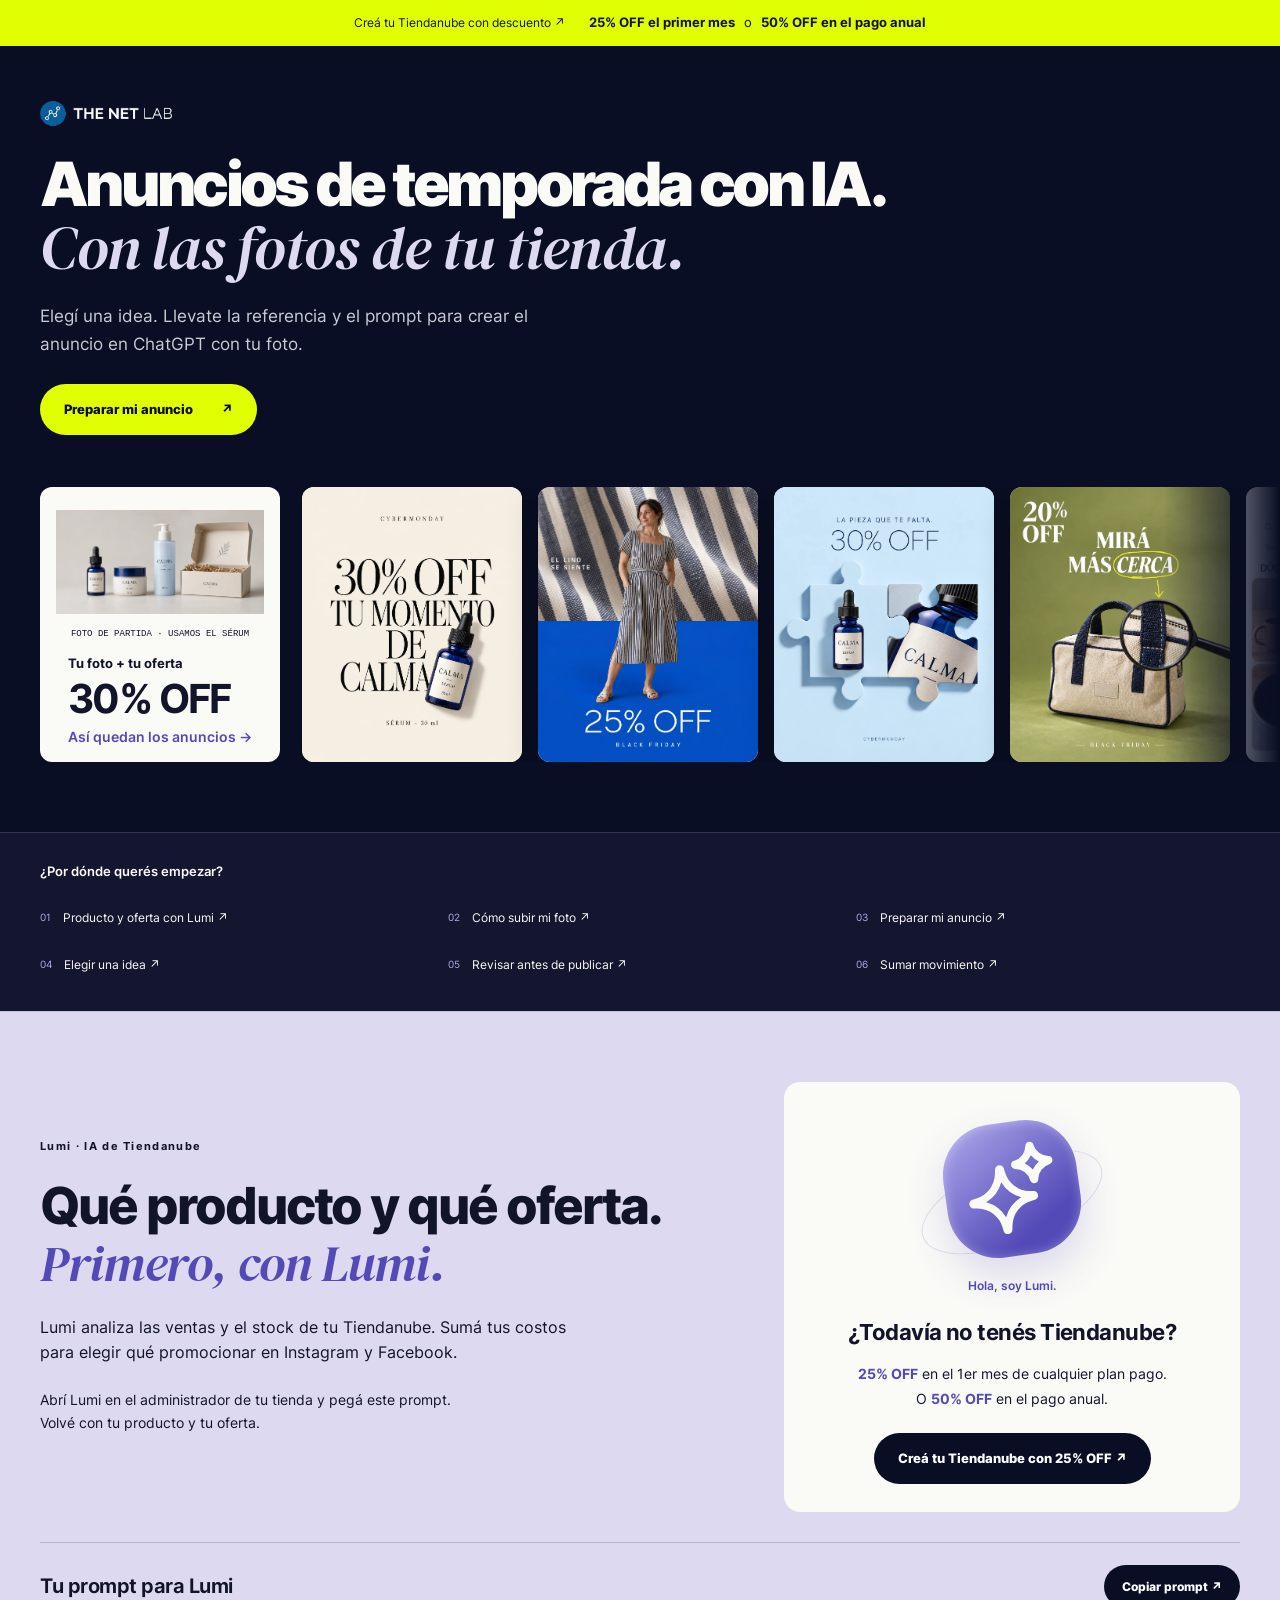
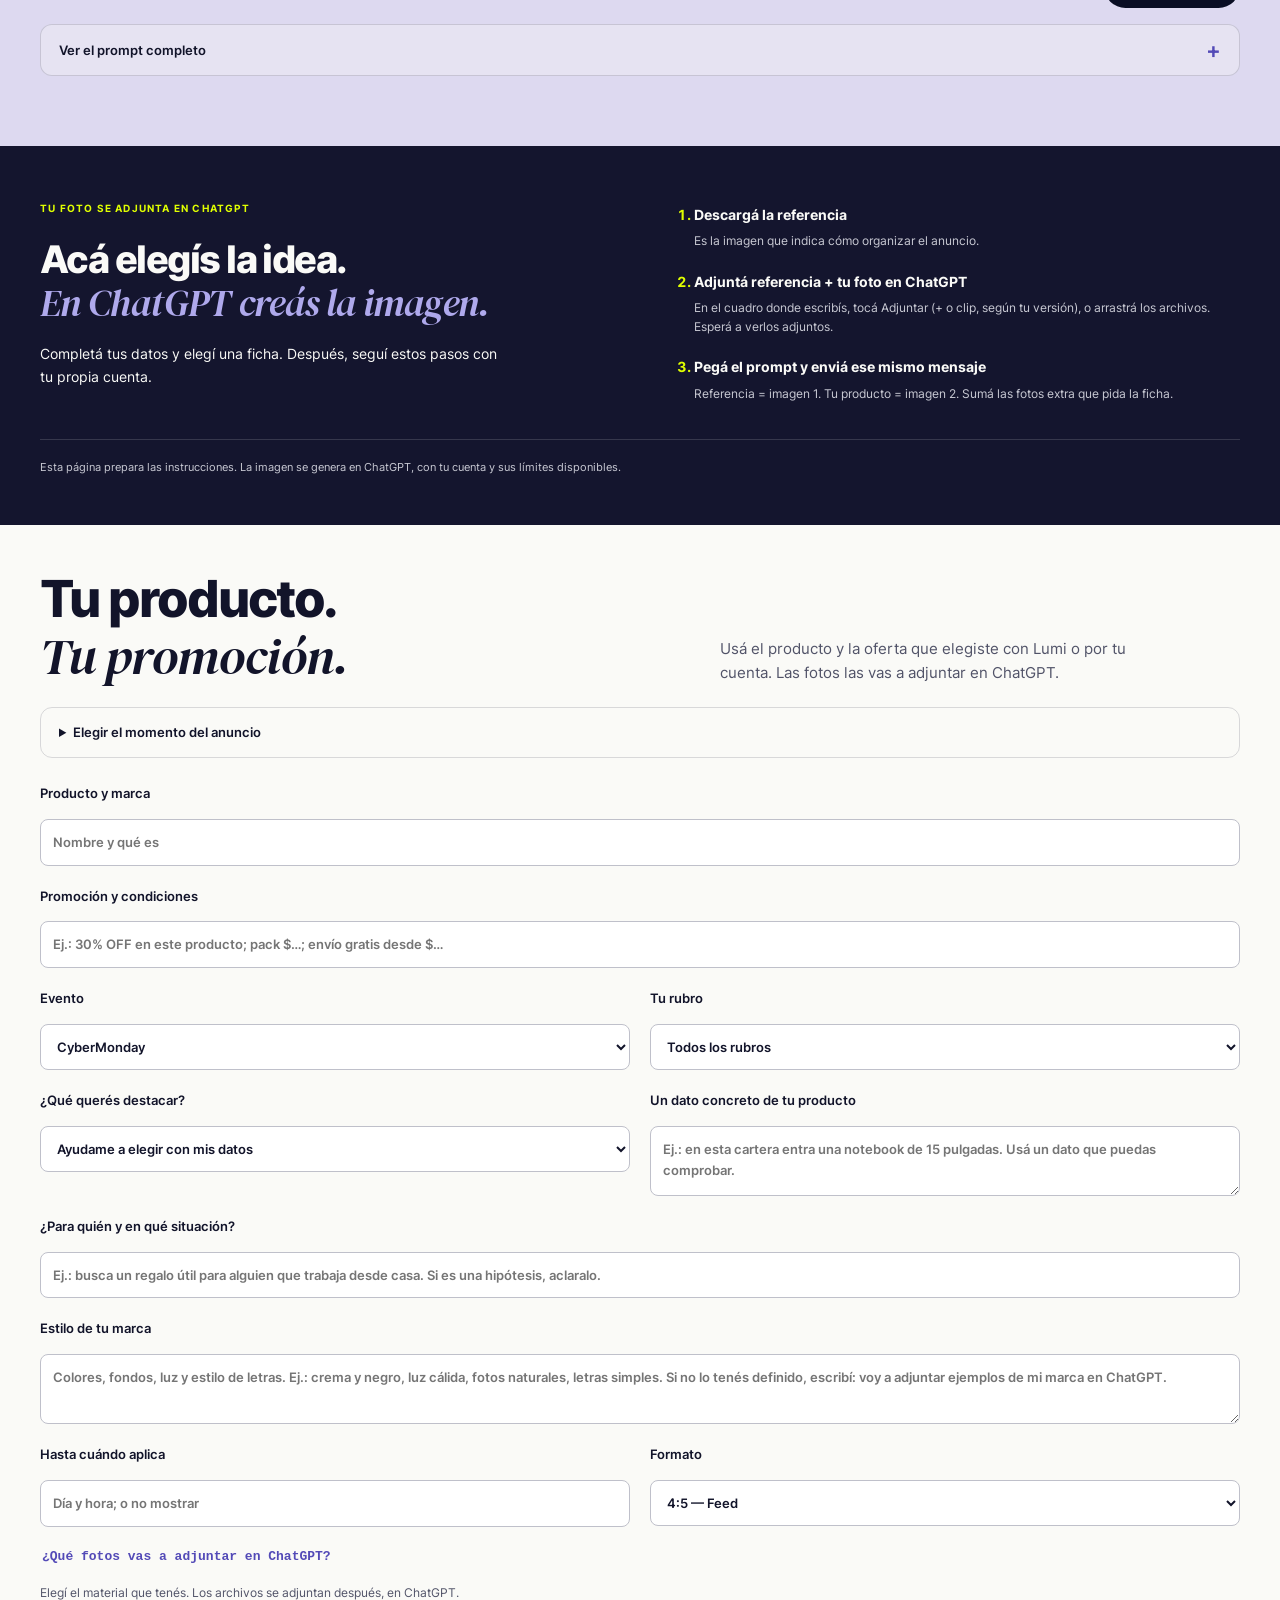
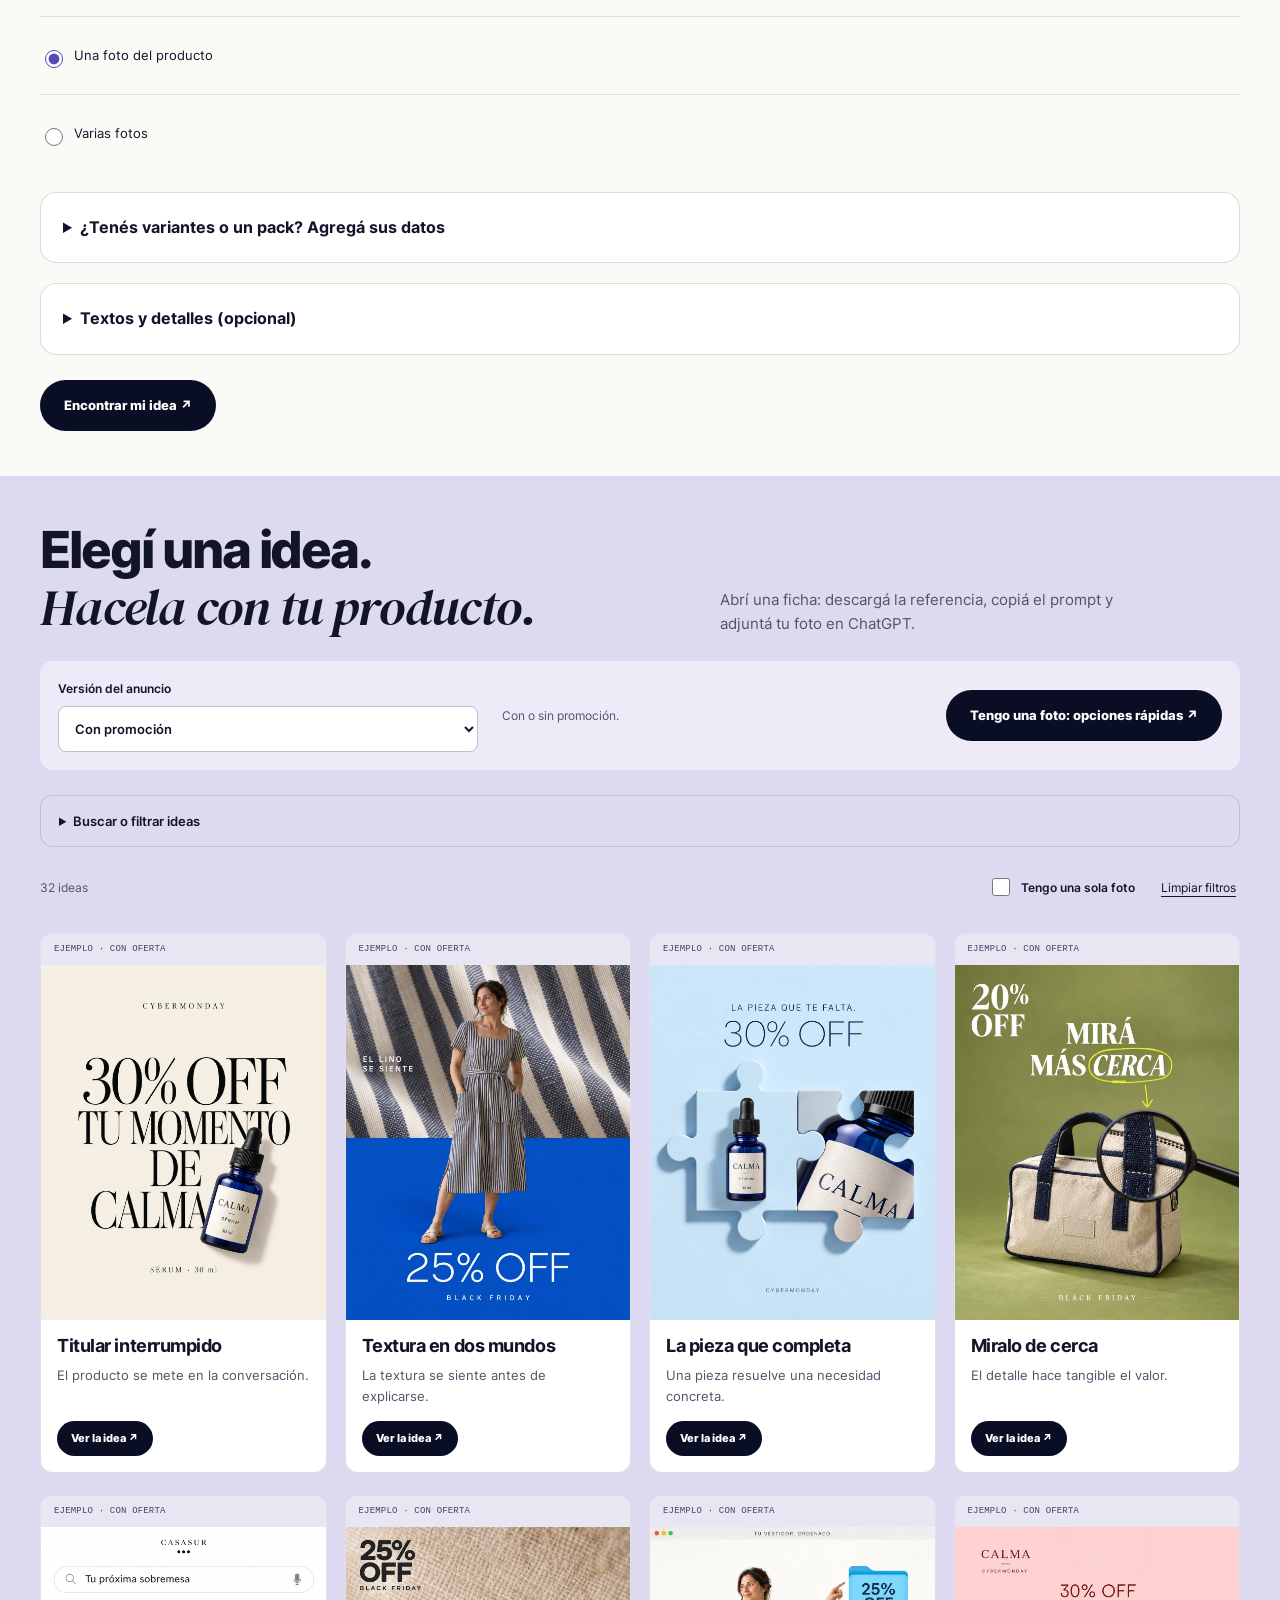
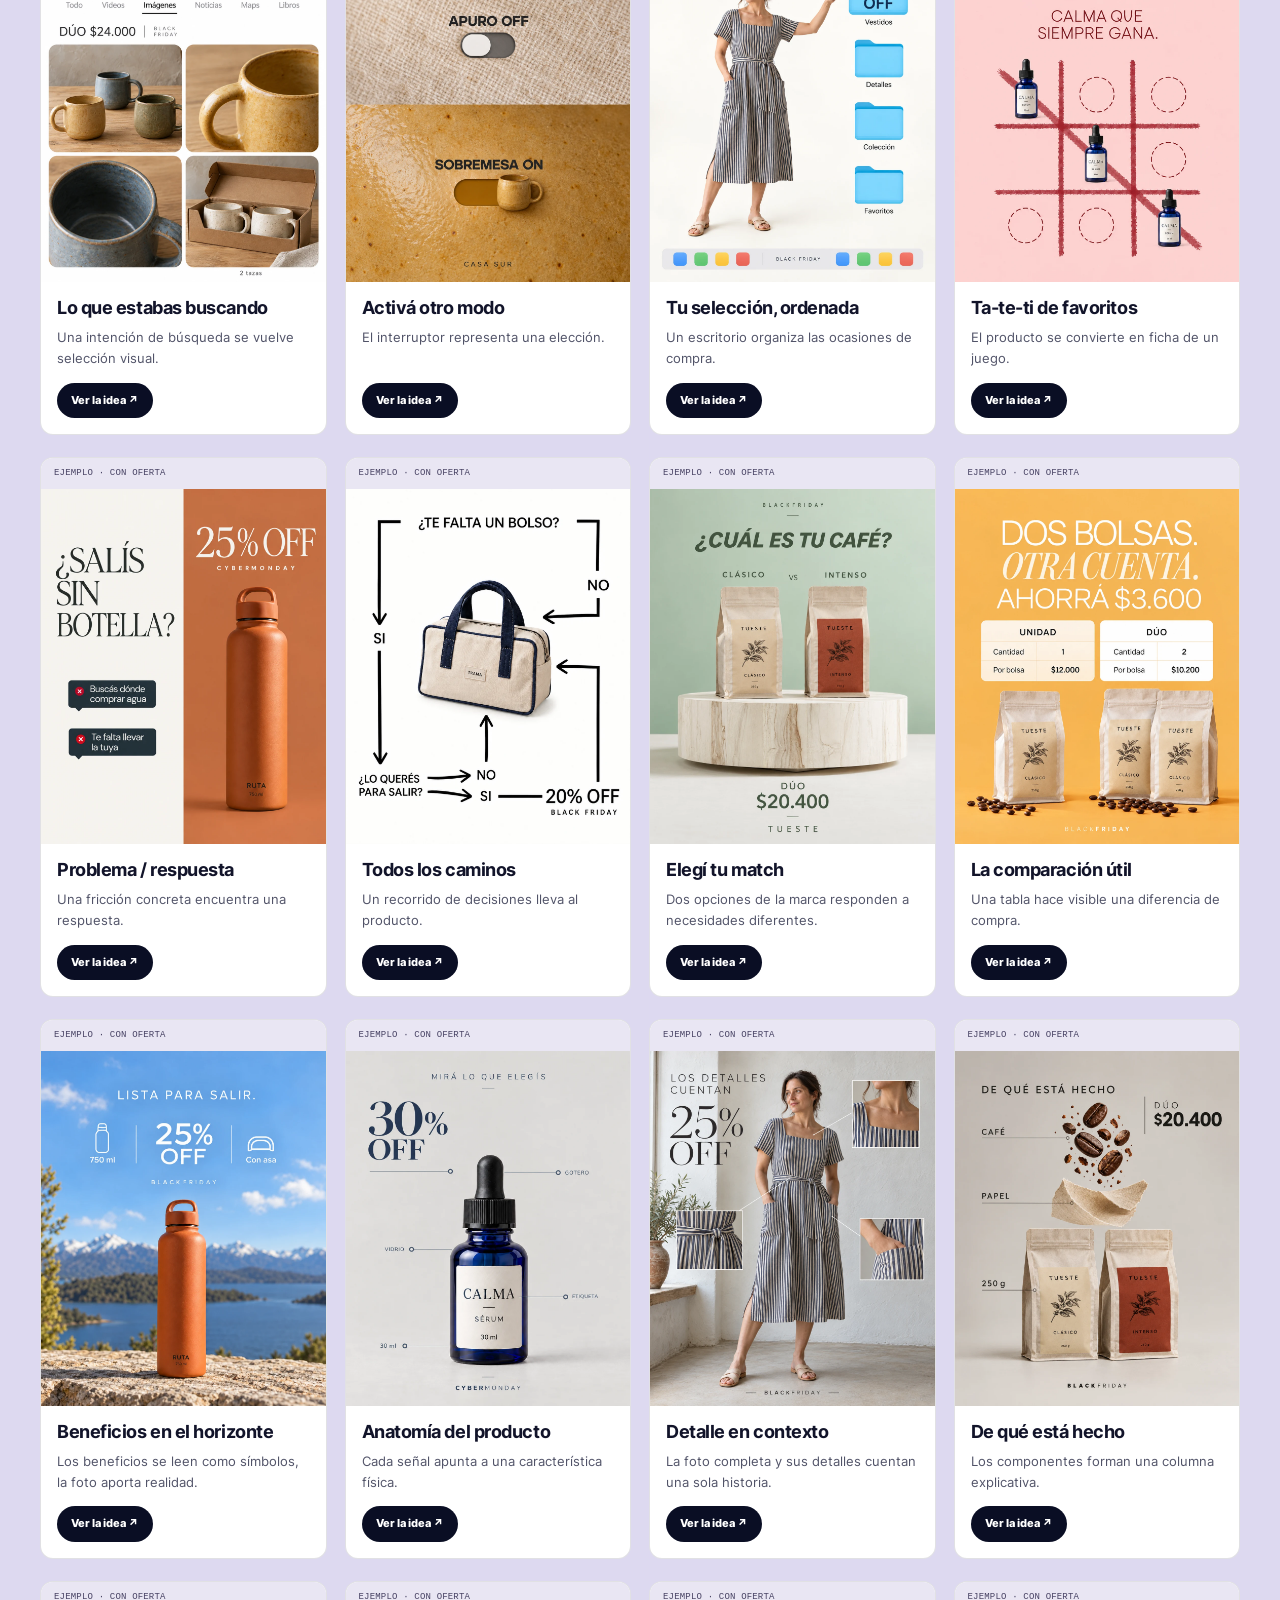
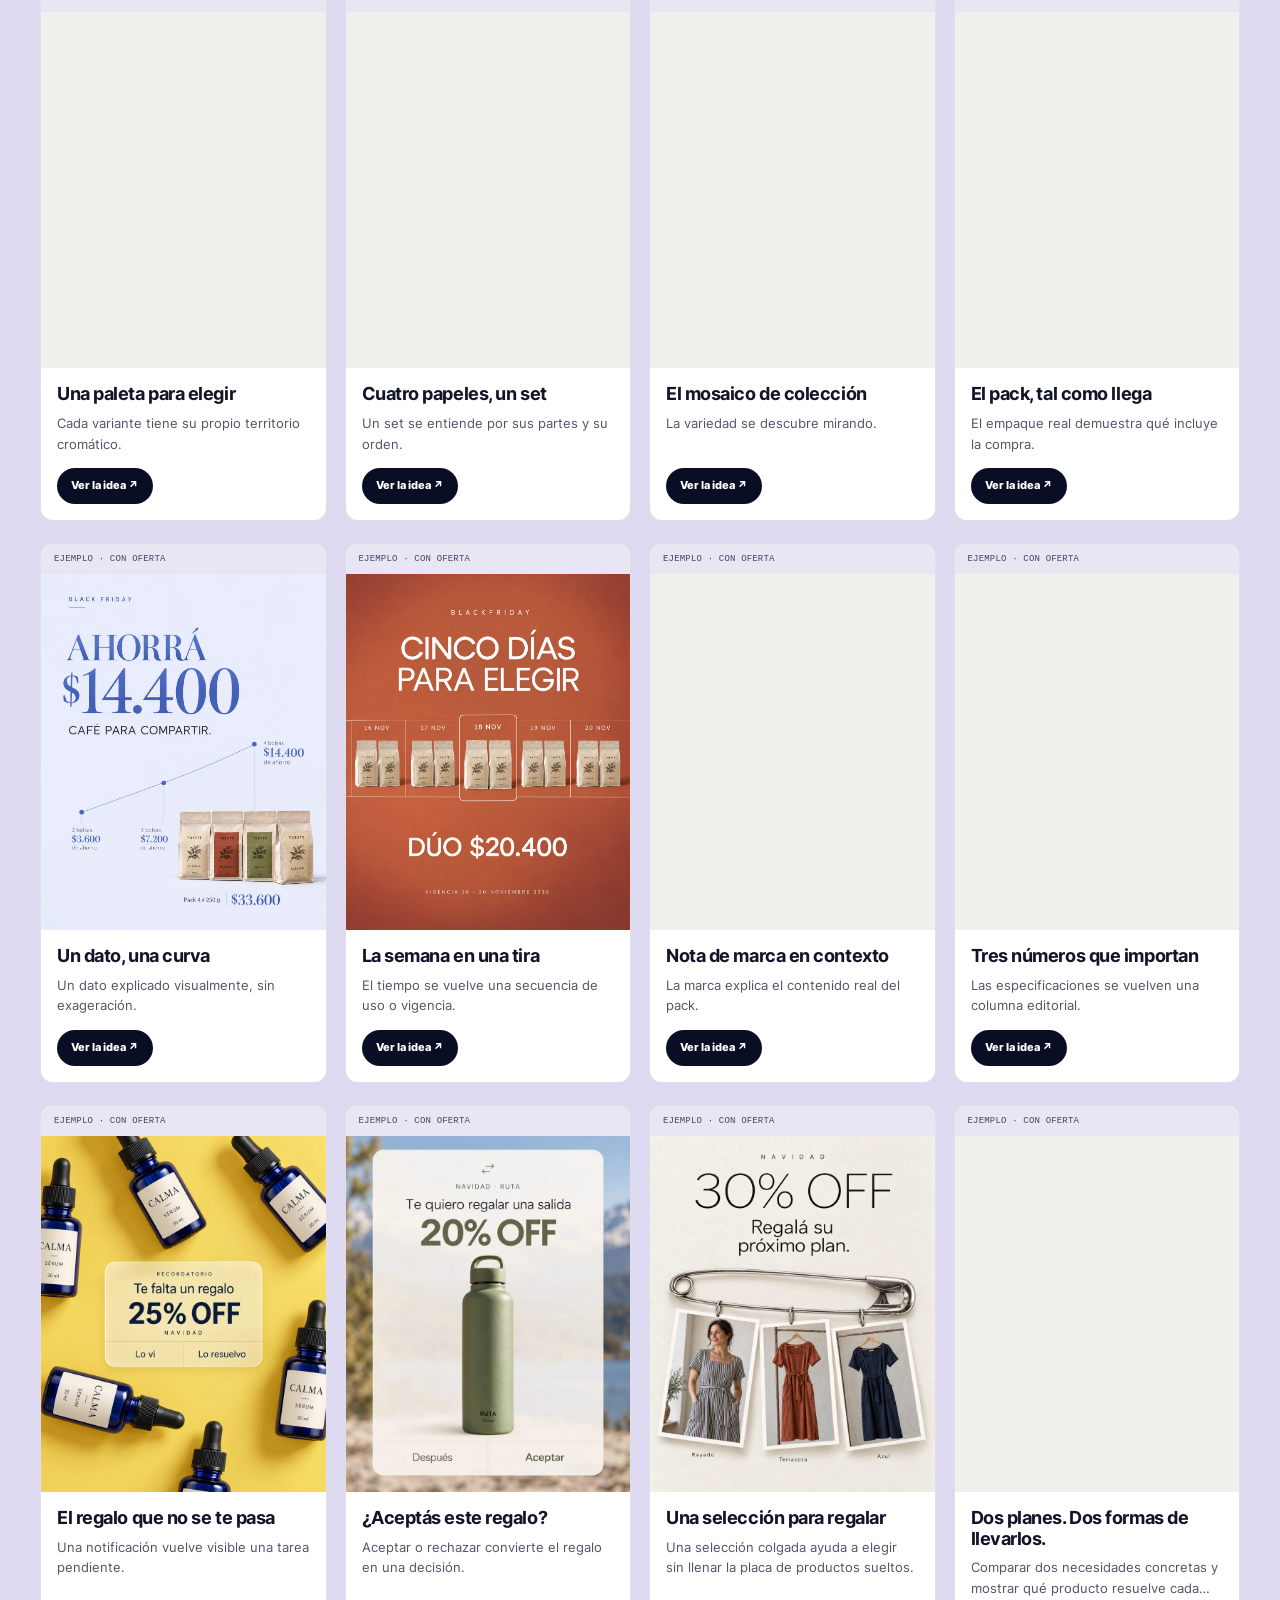
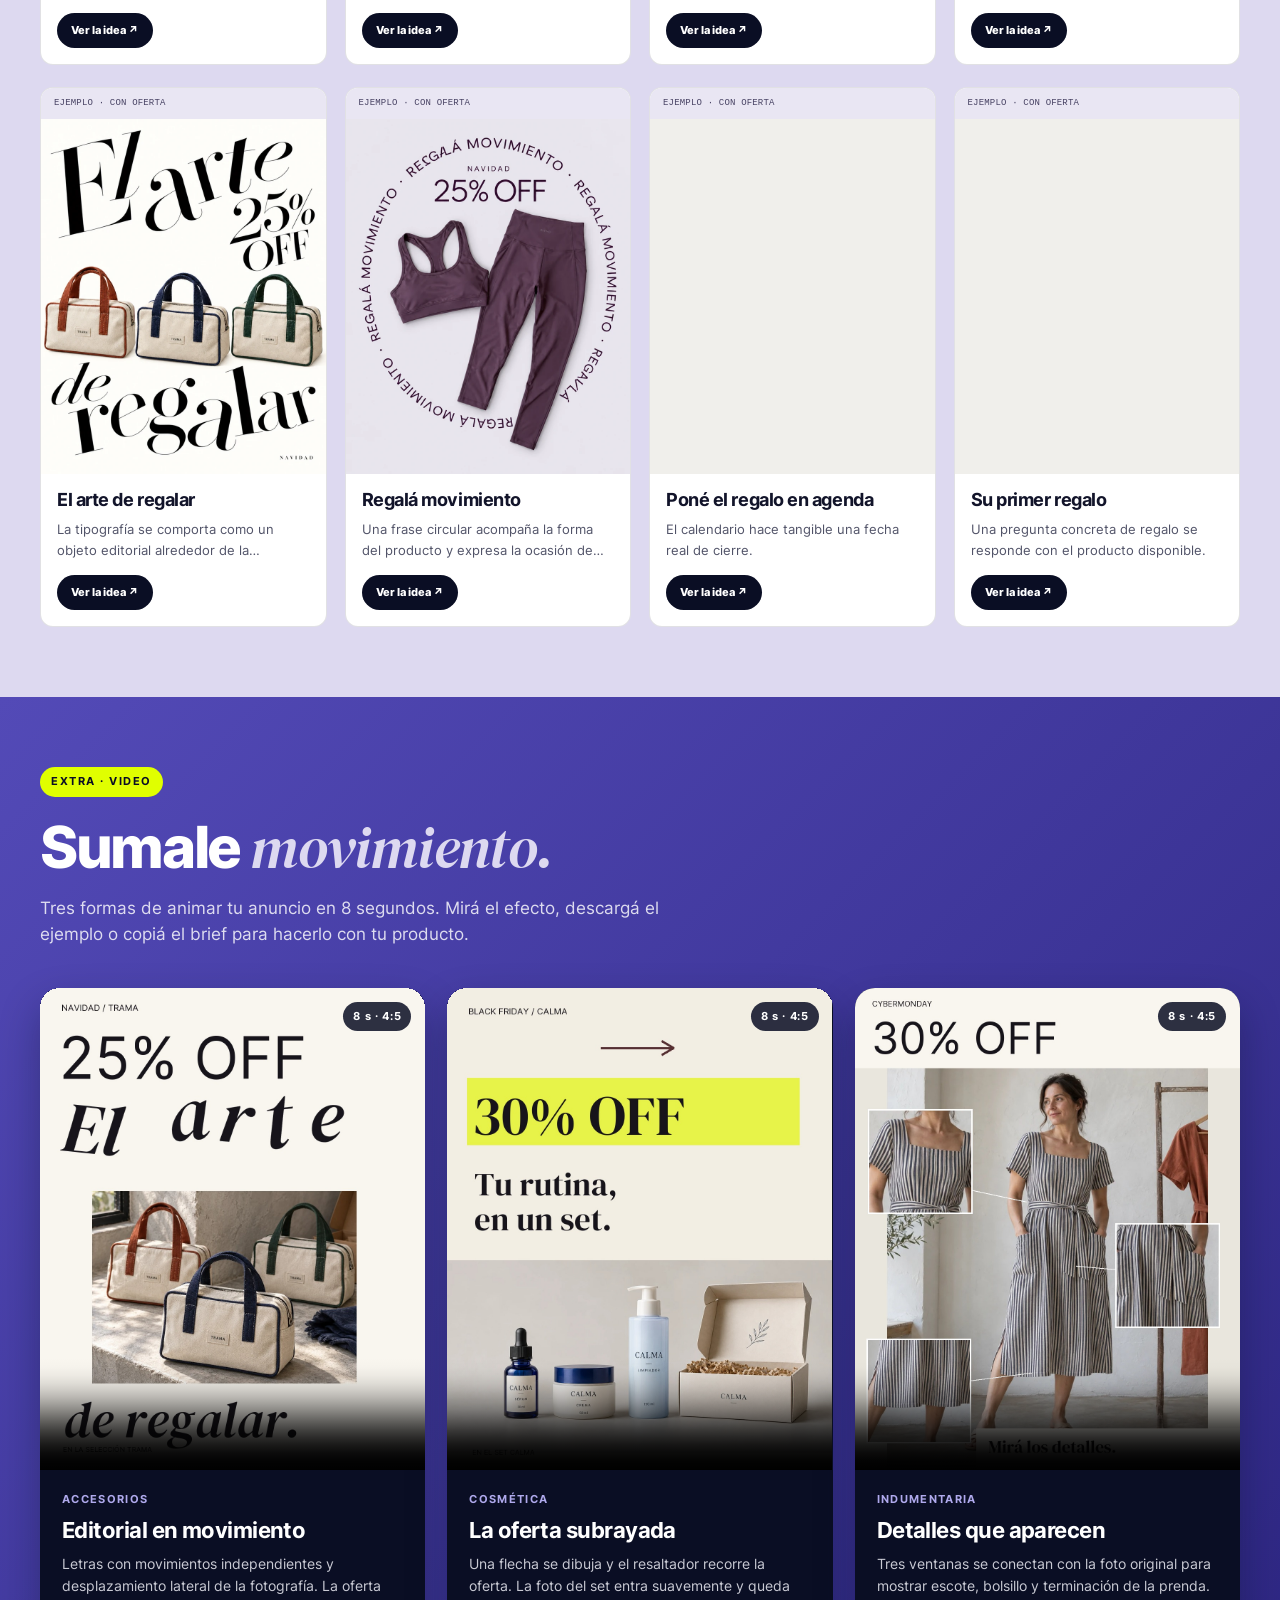
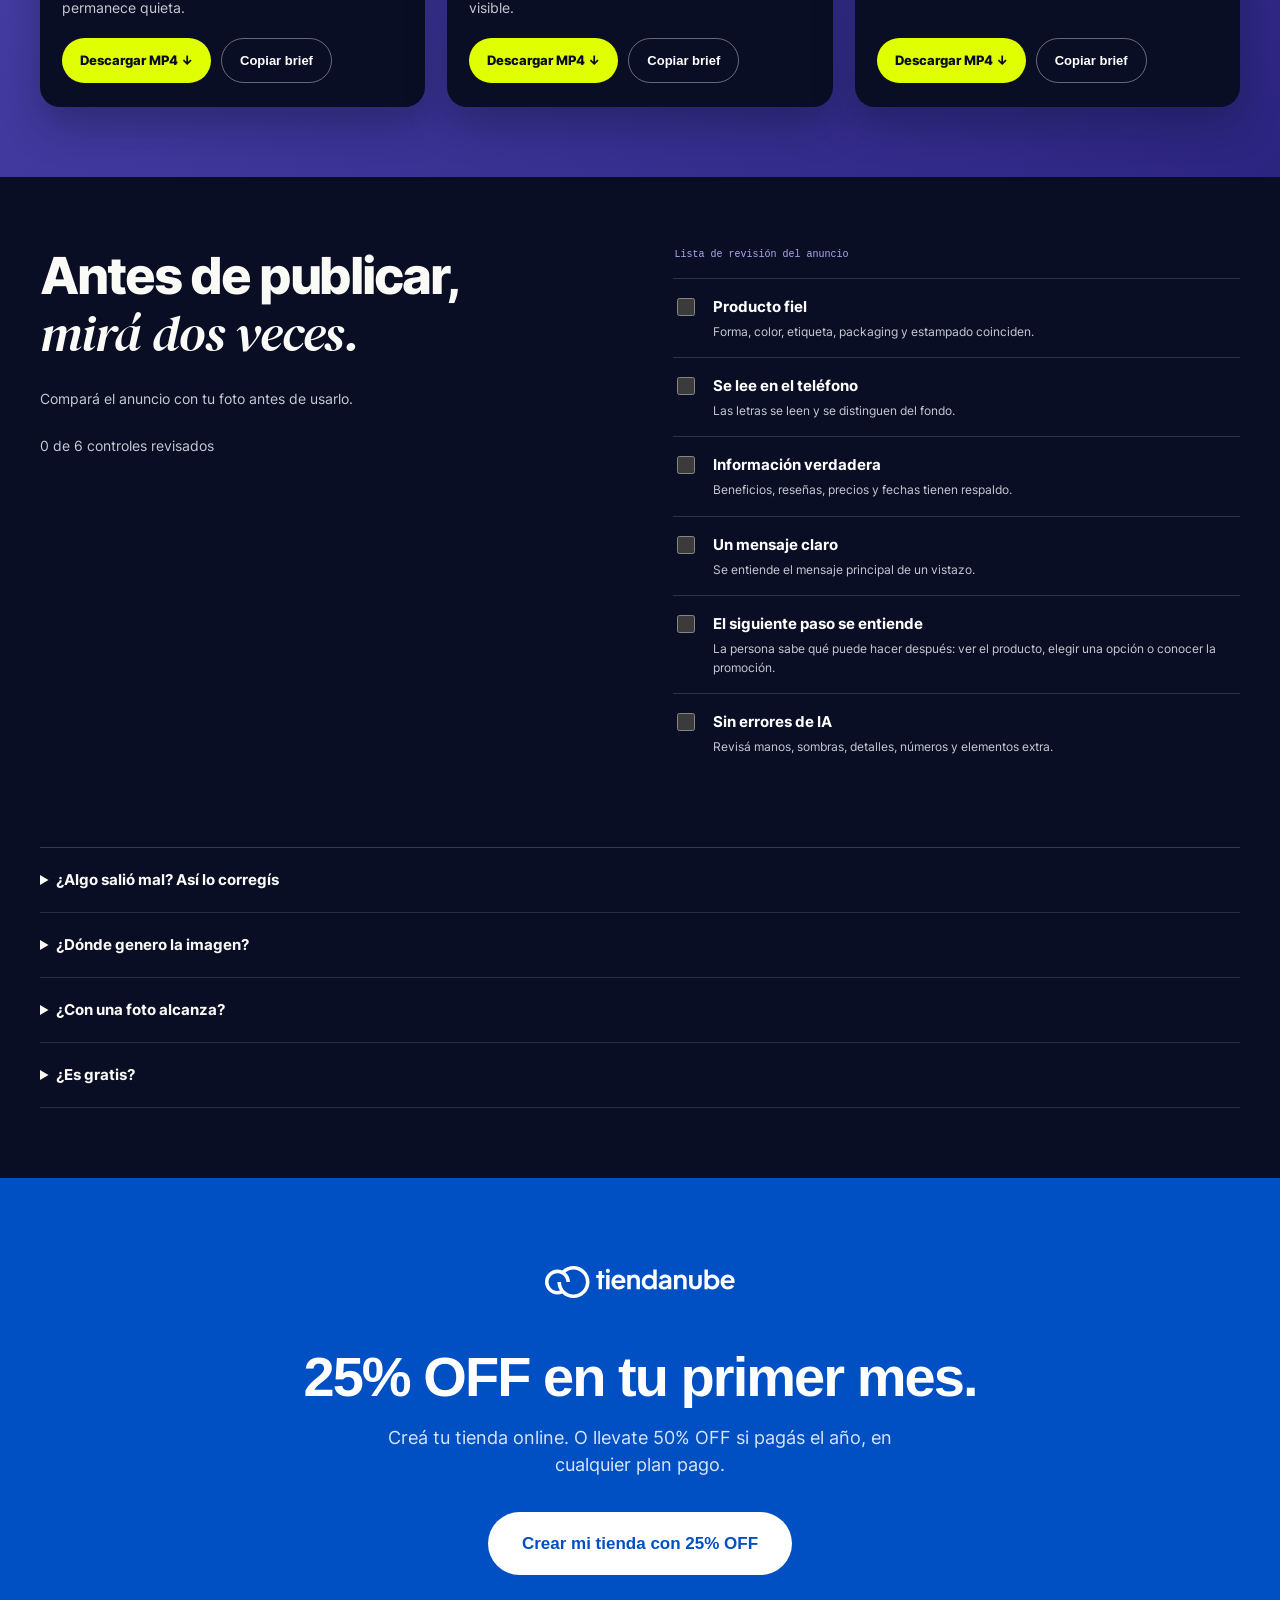
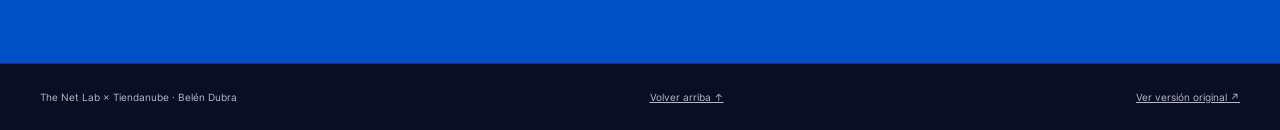
==== commit 24f5d723: "Clarify ChatGPT photo attachments and apply TNL creative framework to prompts" ====
--- a/tiendanube/index.html
+++ b/tiendanube/index.html
@@ -1,13 +1,13 @@
-<!doctype html><html lang="es-AR"><head><meta charset="utf-8"><meta name="viewport" content="width=device-width,initial-scale=1"><title>Anuncios con IA para CyberMonday, Black Friday y Navidad | TNL</title><link rel="stylesheet" href="../styles.css"><meta name="description" content="Guía gratuita con 32 ideas para crear anuncios con IA usando las fotos de tu tienda: referencias, prompts y pasos para CyberMonday, Black Friday y Navidad."><link rel="canonical" href="https://thenet-lab.com/recursos/anuncios-con-ia/"><meta name="robots" content="noindex,follow"><meta property="og:type" content="website"><meta property="og:locale" content="es_AR"><meta property="og:site_name" content="The Net Lab"><meta property="og:title" content="Anuncios con IA para CyberMonday, Black Friday y Navidad"><meta property="og:description" content="Guía gratuita con 32 ideas para crear anuncios con IA usando las fotos de tu tienda: referencias, prompts y pasos para CyberMonday, Black Friday y Navidad."><meta property="og:url" content="https://tnl-create.github.io/freebie-anuncios-temporada/tiendanube/"><meta property="og:image" content="https://tnl-create.github.io/freebie-anuncios-temporada/images/demos/ad-01-v4.webp"><meta property="og:image:alt" content="Anuncio de demostración de The Net Lab"><meta name="twitter:card" content="summary_large_image"><meta name="twitter:title" content="32 ideas para anuncios de temporada con IA"><meta name="twitter:description" content="Guía gratuita con 32 ideas para crear anuncios con IA usando las fotos de tu tienda: referencias, prompts y pasos para CyberMonday, Black Friday y Navidad."><meta name="twitter:image" content="https://tnl-create.github.io/freebie-anuncios-temporada/images/demos/ad-01-v4.webp"><script type="application/ld+json">{"@context": "https://schema.org", "@graph": [{"@type": "Organization", "@id": "https://thenet-lab.com/#organization", "name": "The Net Lab", "url": "https://thenet-lab.com/"}, {"@type": "Person", "@id": "https://tnl-create.github.io/freebie-anuncios-temporada/tiendanube/#belen-dubra", "name": "Belén Dubra", "worksFor": {"@id": "https://thenet-lab.com/#organization"}}, {"@type": "WebPage", "@id": "https://tnl-create.github.io/freebie-anuncios-temporada/tiendanube/#webpage", "url": "https://tnl-create.github.io/freebie-anuncios-temporada/tiendanube/", "name": "Anuncios con IA para CyberMonday, Black Friday y Navidad", "description": "Guía gratuita con 32 ideas para crear anuncios con IA usando las fotos de tu tienda: referencias, prompts y pasos para CyberMonday, Black Friday y Navidad.", "inLanguage": "es-AR", "isAccessibleForFree": true, "dateModified": "2026-10-20", "author": {"@id": "https://tnl-create.github.io/freebie-anuncios-temporada/tiendanube/#belen-dubra"}, "publisher": {"@id": "https://thenet-lab.com/#organization"}, "mainEntity": {"@id": "https://tnl-create.github.io/freebie-anuncios-temporada/tiendanube/#ideas"}}, {"@type": "ItemList", "@id": "https://tnl-create.github.io/freebie-anuncios-temporada/tiendanube/#ideas", "name": "32 ideas para anuncios de temporada", "numberOfItems": 32, "itemListElement": [{"@type": "ListItem", "position": 1, "name": "Titular interrumpido", "url": "https://tnl-create.github.io/freebie-anuncios-temporada/tiendanube/#tnl24-idea-1"}, {"@type": "ListItem", "position": 2, "name": "Textura en dos mundos", "url": "https://tnl-create.github.io/freebie-anuncios-temporada/tiendanube/#tnl24-idea-2"}, {"@type": "ListItem", "position": 3, "name": "La pieza que completa", "url": "https://tnl-create.github.io/freebie-anuncios-temporada/tiendanube/#tnl24-idea-3"}, {"@type": "ListItem", "position": 4, "name": "Miralo de cerca", "url": "https://tnl-create.github.io/freebie-anuncios-temporada/tiendanube/#tnl24-idea-4"}, {"@type": "ListItem", "position": 5, "name": "Lo que estabas buscando", "url": "https://tnl-create.github.io/freebie-anuncios-temporada/tiendanube/#tnl24-idea-5"}, {"@type": "ListItem", "position": 6, "name": "Activá otro modo", "url": "https://tnl-create.github.io/freebie-anuncios-temporada/tiendanube/#tnl24-idea-6"}, {"@type": "ListItem", "position": 7, "name": "Tu selección, ordenada", "url": "https://tnl-create.github.io/freebie-anuncios-temporada/tiendanube/#tnl24-idea-7"}, {"@type": "ListItem", "position": 8, "name": "Ta-te-ti de favoritos", "url": "https://tnl-create.github.io/freebie-anuncios-temporada/tiendanube/#tnl24-idea-8"}, {"@type": "ListItem", "position": 9, "name": "Problema / respuesta", "url": "https://tnl-create.github.io/freebie-anuncios-temporada/tiendanube/#tnl24-idea-9"}, {"@type": "ListItem", "position": 10, "name": "Todos los caminos", "url": "https://tnl-create.github.io/freebie-anuncios-temporada/tiendanube/#tnl24-idea-10"}, {"@type": "ListItem", "position": 11, "name": "Elegí tu match", "url": "https://tnl-create.github.io/freebie-anuncios-temporada/tiendanube/#tnl24-idea-11"}, {"@type": "ListItem", "position": 12, "name": "La comparación útil", "url": "https://tnl-create.github.io/freebie-anuncios-temporada/tiendanube/#tnl24-idea-12"}, {"@type": "ListItem", "position": 13, "name": "Beneficios en el horizonte", "url": "https://tnl-create.github.io/freebie-anuncios-temporada/tiendanube/#tnl24-idea-13"}, {"@type": "ListItem", "position": 14, "name": "Anatomía del producto", "url": "https://tnl-create.github.io/freebie-anuncios-temporada/tiendanube/#tnl24-idea-14"}, {"@type": "ListItem", "position": 15, "name": "Detalle en contexto", "url": "https://tnl-create.github.io/freebie-anuncios-temporada/tiendanube/#tnl24-idea-15"}, {"@type": "ListItem", "position": 16, "name": "De qué está hecho", "url": "https://tnl-create.github.io/freebie-anuncios-temporada/tiendanube/#tnl24-idea-16"}, {"@type": "ListItem", "position": 17, "name": "Una paleta para elegir", "url": "https://tnl-create.github.io/freebie-anuncios-temporada/tiendanube/#tnl24-idea-17"}, {"@type": "ListItem", "position": 18, "name": "Cuatro papeles, un set", "url": "https://tnl-create.github.io/freebie-anuncios-temporada/tiendanube/#tnl24-idea-18"}, {"@type": "ListItem", "position": 19, "name": "El mosaico de colección", "url": "https://tnl-create.github.io/freebie-anuncios-temporada/tiendanube/#tnl24-idea-19"}, {"@type": "ListItem", "position": 20, "name": "El pack, tal como llega", "url": "https://tnl-create.github.io/freebie-anuncios-temporada/tiendanube/#tnl24-idea-20"}, {"@type": "ListItem", "position": 21, "name": "Un dato, una curva", "url": "https://tnl-create.github.io/freebie-anuncios-temporada/tiendanube/#tnl24-idea-21"}, {"@type": "ListItem", "position": 22, "name": "La semana en una tira", "url": "https://tnl-create.github.io/freebie-anuncios-temporada/tiendanube/#tnl24-idea-22"}, {"@type": "ListItem", "position": 23, "name": "Nota de marca en contexto", "url": "https://tnl-create.github.io/freebie-anuncios-temporada/tiendanube/#tnl24-idea-23"}, {"@type": "ListItem", "position": 24, "name": "Tres números que importan", "url": "https://tnl-create.github.io/freebie-anuncios-temporada/tiendanube/#tnl24-idea-24"}, {"@type": "ListItem", "position": 25, "name": "El regalo que no se te pasa", "url": "https://tnl-create.github.io/freebie-anuncios-temporada/tiendanube/#tnl24-idea-28"}, {"@type": "ListItem", "position": 26, "name": "¿Aceptás este regalo?", "url": "https://tnl-create.github.io/freebie-anuncios-temporada/tiendanube/#tnl24-idea-29"}, {"@type": "ListItem", "position": 27, "name": "Una selección para regalar", "url": "https://tnl-create.github.io/freebie-anuncios-temporada/tiendanube/#tnl24-idea-30"}, {"@type": "ListItem", "position": 28, "name": "Dos planes. Dos formas de llevarlos.", "url": "https://tnl-create.github.io/freebie-anuncios-temporada/tiendanube/#tnl24-idea-31"}, {"@type": "ListItem", "position": 29, "name": "El arte de regalar", "url": "https://tnl-create.github.io/freebie-anuncios-temporada/tiendanube/#tnl24-idea-32"}, {"@type": "ListItem", "position": 30, "name": "Regalá movimiento", "url": "https://tnl-create.github.io/freebie-anuncios-temporada/tiendanube/#tnl24-idea-33"}, {"@type": "ListItem", "position": 31, "name": "Poné el regalo en agenda", "url": "https://tnl-create.github.io/freebie-anuncios-temporada/tiendanube/#tnl24-idea-34"}, {"@type": "ListItem", "position": 32, "name": "Su primer regalo", "url": "https://tnl-create.github.io/freebie-anuncios-temporada/tiendanube/#tnl24-idea-35"}]}]}</script><link rel="stylesheet" href="variant.css"></head><body style="margin:0">
+<!doctype html><html lang="es-AR"><head><meta charset="utf-8"><meta name="viewport" content="width=device-width,initial-scale=1"><title>Anuncios con IA para CyberMonday, Black Friday y Navidad | TNL</title><link rel="stylesheet" href="../styles.css"><meta name="description" content="Guía gratuita con 32 ideas para crear anuncios con IA usando las fotos de tu tienda: referencias, prompts y pasos para CyberMonday, Black Friday y Navidad."><link rel="canonical" href="https://thenet-lab.com/recursos/anuncios-con-ia/"><meta name="robots" content="noindex,follow"><meta property="og:type" content="website"><meta property="og:locale" content="es_AR"><meta property="og:site_name" content="The Net Lab"><meta property="og:title" content="Anuncios con IA para CyberMonday, Black Friday y Navidad"><meta property="og:description" content="Guía gratuita con 32 ideas para crear anuncios con IA usando las fotos de tu tienda: referencias, prompts y pasos para CyberMonday, Black Friday y Navidad."><meta property="og:url" content="https://tnl-create.github.io/freebie-anuncios-temporada/tiendanube/"><meta property="og:image" content="https://tnl-create.github.io/freebie-anuncios-temporada/images/demos/ad-01-v4.webp"><meta property="og:image:alt" content="Anuncio de demostración de The Net Lab"><meta name="twitter:card" content="summary_large_image"><meta name="twitter:title" content="32 ideas para anuncios de temporada con IA"><meta name="twitter:description" content="Guía gratuita con 32 ideas para crear anuncios con IA usando las fotos de tu tienda: referencias, prompts y pasos para CyberMonday, Black Friday y Navidad."><meta name="twitter:image" content="https://tnl-create.github.io/freebie-anuncios-temporada/images/demos/ad-01-v4.webp"><script type="application/ld+json">{"@context": "https://schema.org", "@graph": [{"@type": "Organization", "@id": "https://thenet-lab.com/#organization", "name": "The Net Lab", "url": "https://thenet-lab.com/"}, {"@type": "Person", "@id": "https://tnl-create.github.io/freebie-anuncios-temporada/tiendanube/#belen-dubra", "name": "Belén Dubra", "worksFor": {"@id": "https://thenet-lab.com/#organization"}}, {"@type": "WebPage", "@id": "https://tnl-create.github.io/freebie-anuncios-temporada/tiendanube/#webpage", "url": "https://tnl-create.github.io/freebie-anuncios-temporada/tiendanube/", "name": "Anuncios con IA para CyberMonday, Black Friday y Navidad", "description": "Guía gratuita con 32 ideas para crear anuncios con IA usando las fotos de tu tienda: referencias, prompts y pasos para CyberMonday, Black Friday y Navidad.", "inLanguage": "es-AR", "isAccessibleForFree": true, "dateModified": "2026-10-23", "author": {"@id": "https://tnl-create.github.io/freebie-anuncios-temporada/tiendanube/#belen-dubra"}, "publisher": {"@id": "https://thenet-lab.com/#organization"}, "mainEntity": {"@id": "https://tnl-create.github.io/freebie-anuncios-temporada/tiendanube/#ideas"}}, {"@type": "ItemList", "@id": "https://tnl-create.github.io/freebie-anuncios-temporada/tiendanube/#ideas", "name": "32 ideas para anuncios de temporada", "numberOfItems": 32, "itemListElement": [{"@type": "ListItem", "position": 1, "name": "Titular interrumpido", "url": "https://tnl-create.github.io/freebie-anuncios-temporada/tiendanube/#tnl24-idea-1"}, {"@type": "ListItem", "position": 2, "name": "Textura en dos mundos", "url": "https://tnl-create.github.io/freebie-anuncios-temporada/tiendanube/#tnl24-idea-2"}, {"@type": "ListItem", "position": 3, "name": "La pieza que completa", "url": "https://tnl-create.github.io/freebie-anuncios-temporada/tiendanube/#tnl24-idea-3"}, {"@type": "ListItem", "position": 4, "name": "Miralo de cerca", "url": "https://tnl-create.github.io/freebie-anuncios-temporada/tiendanube/#tnl24-idea-4"}, {"@type": "ListItem", "position": 5, "name": "Lo que estabas buscando", "url": "https://tnl-create.github.io/freebie-anuncios-temporada/tiendanube/#tnl24-idea-5"}, {"@type": "ListItem", "position": 6, "name": "Activá otro modo", "url": "https://tnl-create.github.io/freebie-anuncios-temporada/tiendanube/#tnl24-idea-6"}, {"@type": "ListItem", "position": 7, "name": "Tu selección, ordenada", "url": "https://tnl-create.github.io/freebie-anuncios-temporada/tiendanube/#tnl24-idea-7"}, {"@type": "ListItem", "position": 8, "name": "Ta-te-ti de favoritos", "url": "https://tnl-create.github.io/freebie-anuncios-temporada/tiendanube/#tnl24-idea-8"}, {"@type": "ListItem", "position": 9, "name": "Problema / respuesta", "url": "https://tnl-create.github.io/freebie-anuncios-temporada/tiendanube/#tnl24-idea-9"}, {"@type": "ListItem", "position": 10, "name": "Todos los caminos", "url": "https://tnl-create.github.io/freebie-anuncios-temporada/tiendanube/#tnl24-idea-10"}, {"@type": "ListItem", "position": 11, "name": "Elegí tu match", "url": "https://tnl-create.github.io/freebie-anuncios-temporada/tiendanube/#tnl24-idea-11"}, {"@type": "ListItem", "position": 12, "name": "La comparación útil", "url": "https://tnl-create.github.io/freebie-anuncios-temporada/tiendanube/#tnl24-idea-12"}, {"@type": "ListItem", "position": 13, "name": "Beneficios en el horizonte", "url": "https://tnl-create.github.io/freebie-anuncios-temporada/tiendanube/#tnl24-idea-13"}, {"@type": "ListItem", "position": 14, "name": "Anatomía del producto", "url": "https://tnl-create.github.io/freebie-anuncios-temporada/tiendanube/#tnl24-idea-14"}, {"@type": "ListItem", "position": 15, "name": "Detalle en contexto", "url": "https://tnl-create.github.io/freebie-anuncios-temporada/tiendanube/#tnl24-idea-15"}, {"@type": "ListItem", "position": 16, "name": "De qué está hecho", "url": "https://tnl-create.github.io/freebie-anuncios-temporada/tiendanube/#tnl24-idea-16"}, {"@type": "ListItem", "position": 17, "name": "Una paleta para elegir", "url": "https://tnl-create.github.io/freebie-anuncios-temporada/tiendanube/#tnl24-idea-17"}, {"@type": "ListItem", "position": 18, "name": "Cuatro papeles, un set", "url": "https://tnl-create.github.io/freebie-anuncios-temporada/tiendanube/#tnl24-idea-18"}, {"@type": "ListItem", "position": 19, "name": "El mosaico de colección", "url": "https://tnl-create.github.io/freebie-anuncios-temporada/tiendanube/#tnl24-idea-19"}, {"@type": "ListItem", "position": 20, "name": "El pack, tal como llega", "url": "https://tnl-create.github.io/freebie-anuncios-temporada/tiendanube/#tnl24-idea-20"}, {"@type": "ListItem", "position": 21, "name": "Un dato, una curva", "url": "https://tnl-create.github.io/freebie-anuncios-temporada/tiendanube/#tnl24-idea-21"}, {"@type": "ListItem", "position": 22, "name": "La semana en una tira", "url": "https://tnl-create.github.io/freebie-anuncios-temporada/tiendanube/#tnl24-idea-22"}, {"@type": "ListItem", "position": 23, "name": "Nota de marca en contexto", "url": "https://tnl-create.github.io/freebie-anuncios-temporada/tiendanube/#tnl24-idea-23"}, {"@type": "ListItem", "position": 24, "name": "Tres números que importan", "url": "https://tnl-create.github.io/freebie-anuncios-temporada/tiendanube/#tnl24-idea-24"}, {"@type": "ListItem", "position": 25, "name": "El regalo que no se te pasa", "url": "https://tnl-create.github.io/freebie-anuncios-temporada/tiendanube/#tnl24-idea-28"}, {"@type": "ListItem", "position": 26, "name": "¿Aceptás este regalo?", "url": "https://tnl-create.github.io/freebie-anuncios-temporada/tiendanube/#tnl24-idea-29"}, {"@type": "ListItem", "position": 27, "name": "Una selección para regalar", "url": "https://tnl-create.github.io/freebie-anuncios-temporada/tiendanube/#tnl24-idea-30"}, {"@type": "ListItem", "position": 28, "name": "Dos planes. Dos formas de llevarlos.", "url": "https://tnl-create.github.io/freebie-anuncios-temporada/tiendanube/#tnl24-idea-31"}, {"@type": "ListItem", "position": 29, "name": "El arte de regalar", "url": "https://tnl-create.github.io/freebie-anuncios-temporada/tiendanube/#tnl24-idea-32"}, {"@type": "ListItem", "position": 30, "name": "Regalá movimiento", "url": "https://tnl-create.github.io/freebie-anuncios-temporada/tiendanube/#tnl24-idea-33"}, {"@type": "ListItem", "position": 31, "name": "Poné el regalo en agenda", "url": "https://tnl-create.github.io/freebie-anuncios-temporada/tiendanube/#tnl24-idea-34"}, {"@type": "ListItem", "position": 32, "name": "Su primer regalo", "url": "https://tnl-create.github.io/freebie-anuncios-temporada/tiendanube/#tnl24-idea-35"}]}]}</script><link rel="stylesheet" href="variant.css"></head><body style="margin:0">
 <div id="tnl24">
 <a class="skip" href="#tnl24-library">Saltar a la biblioteca</a>
 
 <a class="affiliate-banner" href="https://www.tiendanube.com/partners/the-net-lab" target="_blank" rel="sponsored noopener"><span>Creá tu Tiendanube con descuento ↗</span><strong>25% OFF el primer mes <span>o</span> 50% OFF en el pago anual</strong></a>
 <main>
-<section class="hero hero-v3" id="tnl24-top"><div class="hero-head"><img class="hero-logo" src="logo-tnl.png" width="800" height="155" alt="The Net Lab"><h1><span class="h1-line">Anuncios de temporada con IA.</span><em>Con las fotos de tu tienda.</em></h1><p class="deck">Elegí una idea y copiá las instrucciones para crear tu anuncio de Cyber, Black Friday, Navidad o fin de año.</p><div class="hero-actions"><a class="btn lime" href="#tn-lumi">Crear mis anuncios <span>↗</span></a></div></div><div class="hero-visual"><div id="tnl24-hero-source" class="hero-source"><figure><img src="../images/demos/source-skincare.webp" alt="Foto de partida del sérum CALMA de demostración" width="736" height="920" loading="eager" decoding="async" fetchpriority="high"><figcaption>FOTO DE PARTIDA · USAMOS EL SÉRUM</figcaption></figure><div><p>Tu foto + tu oferta</p><strong>30% OFF</strong><small>Así quedan los anuncios</small></div></div><div class="hero-marquee" role="region" aria-label="Los 32 anuncios de ejemplo"><div class="hero-track"><div class="hero-set"><figure><img src="../images/demos/ad-01-v4.webp" alt="Anuncio de ejemplo: Titular interrumpido" width="240" height="300" loading="lazy" decoding="async"></figure><figure><img src="../images/demos/ad-02-v4.webp" alt="Anuncio de ejemplo: Textura en dos mundos" width="240" height="300" loading="lazy" decoding="async"></figure><figure><img src="../images/demos/ad-03-v4.webp" alt="Anuncio de ejemplo: La pieza que completa" width="240" height="300" loading="lazy" decoding="async"></figure><figure><img src="../images/demos/ad-04-v4.webp" alt="Anuncio de ejemplo: Miralo de cerca" width="240" height="300" loading="lazy" decoding="async"></figure><figure><img src="../images/demos/ad-05-v4.webp" alt="Anuncio de ejemplo: Lo que estabas buscando" width="240" height="300" loading="lazy" decoding="async"></figure><figure><img src="../images/demos/ad-06-v4.webp" alt="Anuncio de ejemplo: Activá otro modo" width="240" height="300" loading="lazy" decoding="async"></figure><figure><img src="../images/demos/ad-07-v4.webp" alt="Anuncio de ejemplo: Tu selección, ordenada" width="240" height="300" loading="lazy" decoding="async"></figure><figure><img src="../images/demos/ad-08-v4.webp" alt="Anuncio de ejemplo: Ta-te-ti de favoritos" width="240" height="300" loading="lazy" decoding="async"></figure><figure><img src="../images/demos/ad-09-v4.webp" alt="Anuncio de ejemplo: Problema / respuesta" width="240" height="300" loading="lazy" decoding="async"></figure><figure><img src="../images/demos/ad-10-v4.webp" alt="Anuncio de ejemplo: Todos los caminos" width="240" height="300" loading="lazy" decoding="async"></figure><figure><img src="../images/demos/ad-11-v4.webp" alt="Anuncio de ejemplo: Elegí tu match" width="240" height="300" loading="lazy" decoding="async"></figure><figure><img src="../images/demos/ad-12-v4.webp" alt="Anuncio de ejemplo: La comparación útil" width="240" height="300" loading="lazy" decoding="async"></figure><figure><img src="../images/demos/ad-13-v4.webp" alt="Anuncio de ejemplo: Beneficios en el horizonte" width="240" height="300" loading="lazy" decoding="async"></figure><figure><img src="../images/demos/ad-14-v4.webp" alt="Anuncio de ejemplo: Anatomía del producto" width="240" height="300" loading="lazy" decoding="async"></figure><figure><img src="../images/demos/ad-15-v4.webp" alt="Anuncio de ejemplo: Detalle en contexto" width="240" height="300" loading="lazy" decoding="async"></figure><figure><img src="../images/demos/ad-16-v4.webp" alt="Anuncio de ejemplo: De qué está hecho" width="240" height="300" loading="lazy" decoding="async"></figure><figure><img src="../images/demos/ad-17-v4.webp" alt="Anuncio de ejemplo: Una paleta para elegir" width="240" height="300" loading="lazy" decoding="async"></figure><figure><img src="../images/demos/ad-18-v4.webp" alt="Anuncio de ejemplo: Cuatro papeles, un set" width="240" height="300" loading="lazy" decoding="async"></figure><figure><img src="../images/demos/ad-19-v4.webp" alt="Anuncio de ejemplo: El mosaico de colección" width="240" height="300" loading="lazy" decoding="async"></figure><figure><img src="../images/demos/ad-20-v4.webp" alt="Anuncio de ejemplo: El pack, tal como llega" width="240" height="300" loading="lazy" decoding="async"></figure><figure><img src="../images/demos/ad-21-v4.webp" alt="Anuncio de ejemplo: Un dato, una curva" width="240" height="300" loading="lazy" decoding="async"></figure><figure><img src="../images/demos/ad-22-v4.webp" alt="Anuncio de ejemplo: La semana en una tira" width="240" height="300" loading="lazy" decoding="async"></figure><figure><img src="../images/demos/ad-23-v4.webp" alt="Anuncio de ejemplo: Nota de marca en contexto" width="240" height="300" loading="lazy" decoding="async"></figure><figure><img src="../images/demos/ad-24-v4.webp" alt="Anuncio de ejemplo: Tres números que importan" width="240" height="300" loading="lazy" decoding="async"></figure><figure><img src="../images/demos/ad-28-v6.webp" alt="Anuncio de ejemplo: El regalo que no se te pasa" width="240" height="300" loading="lazy" decoding="async"></figure><figure><img src="../images/demos/ad-29-v6.webp" alt="Anuncio de ejemplo: ¿Aceptás este regalo?" width="240" height="300" loading="lazy" decoding="async"></figure><figure><img src="../images/demos/ad-30-v6.webp" alt="Anuncio de ejemplo: Una selección para regalar" width="240" height="300" loading="lazy" decoding="async"></figure><figure><img src="../images/demos/ad-31-v6.webp" alt="Anuncio de ejemplo: Dos planes. Dos formas de llevarlos." width="240" height="300" loading="lazy" decoding="async"></figure><figure><img src="../images/demos/ad-32-v6.webp" alt="Anuncio de ejemplo: El arte de regalar" width="240" height="300" loading="lazy" decoding="async"></figure><figure><img src="../images/demos/ad-33-v6.webp" alt="Anuncio de ejemplo: Regalá movimiento" width="240" height="300" loading="lazy" decoding="async"></figure><figure><img src="../images/demos/ad-34-v6.webp" alt="Anuncio de ejemplo: Poné el regalo en agenda" width="240" height="300" loading="lazy" decoding="async"></figure><figure><img src="../images/demos/ad-35-v6.webp" alt="Anuncio de ejemplo: Su primer regalo" width="240" height="300" loading="lazy" decoding="async"></figure></div><div class="hero-set" aria-hidden="true"><figure><img src="../images/demos/ad-01-v4.webp" alt="" width="240" height="300" loading="lazy" decoding="async"></figure><figure><img src="../images/demos/ad-02-v4.webp" alt="" width="240" height="300" loading="lazy" decoding="async"></figure><figure><img src="../images/demos/ad-03-v4.webp" alt="" width="240" height="300" loading="lazy" decoding="async"></figure><figure><img src="../images/demos/ad-04-v4.webp" alt="" width="240" height="300" loading="lazy" decoding="async"></figure><figure><img src="../images/demos/ad-05-v4.webp" alt="" width="240" height="300" loading="lazy" decoding="async"></figure><figure><img src="../images/demos/ad-06-v4.webp" alt="" width="240" height="300" loading="lazy" decoding="async"></figure><figure><img src="../images/demos/ad-07-v4.webp" alt="" width="240" height="300" loading="lazy" decoding="async"></figure><figure><img src="../images/demos/ad-08-v4.webp" alt="" width="240" height="300" loading="lazy" decoding="async"></figure><figure><img src="../images/demos/ad-09-v4.webp" alt="" width="240" height="300" loading="lazy" decoding="async"></figure><figure><img src="../images/demos/ad-10-v4.webp" alt="" width="240" height="300" loading="lazy" decoding="async"></figure><figure><img src="../images/demos/ad-11-v4.webp" alt="" width="240" height="300" loading="lazy" decoding="async"></figure><figure><img src="../images/demos/ad-12-v4.webp" alt="" width="240" height="300" loading="lazy" decoding="async"></figure><figure><img src="../images/demos/ad-13-v4.webp" alt="" width="240" height="300" loading="lazy" decoding="async"></figure><figure><img src="../images/demos/ad-14-v4.webp" alt="" width="240" height="300" loading="lazy" decoding="async"></figure><figure><img src="../images/demos/ad-15-v4.webp" alt="" width="240" height="300" loading="lazy" decoding="async"></figure><figure><img src="../images/demos/ad-16-v4.webp" alt="" width="240" height="300" loading="lazy" decoding="async"></figure><figure><img src="../images/demos/ad-17-v4.webp" alt="" width="240" height="300" loading="lazy" decoding="async"></figure><figure><img src="../images/demos/ad-18-v4.webp" alt="" width="240" height="300" loading="lazy" decoding="async"></figure><figure><img src="../images/demos/ad-19-v4.webp" alt="" width="240" height="300" loading="lazy" decoding="async"></figure><figure><img src="../images/demos/ad-20-v4.webp" alt="" width="240" height="300" loading="lazy" decoding="async"></figure><figure><img src="../images/demos/ad-21-v4.webp" alt="" width="240" height="300" loading="lazy" decoding="async"></figure><figure><img src="../images/demos/ad-22-v4.webp" alt="" width="240" height="300" loading="lazy" decoding="async"></figure><figure><img src="../images/demos/ad-23-v4.webp" alt="" width="240" height="300" loading="lazy" decoding="async"></figure><figure><img src="../images/demos/ad-24-v4.webp" alt="" width="240" height="300" loading="lazy" decoding="async"></figure><figure><img src="../images/demos/ad-28-v6.webp" alt="" width="240" height="300" loading="lazy" decoding="async"></figure><figure><img src="../images/demos/ad-29-v6.webp" alt="" width="240" height="300" loading="lazy" decoding="async"></figure><figure><img src="../images/demos/ad-30-v6.webp" alt="" width="240" height="300" loading="lazy" decoding="async"></figure><figure><img src="../images/demos/ad-31-v6.webp" alt="" width="240" height="300" loading="lazy" decoding="async"></figure><figure><img src="../images/demos/ad-32-v6.webp" alt="" width="240" height="300" loading="lazy" decoding="async"></figure><figure><img src="../images/demos/ad-33-v6.webp" alt="" width="240" height="300" loading="lazy" decoding="async"></figure><figure><img src="../images/demos/ad-34-v6.webp" alt="" width="240" height="300" loading="lazy" decoding="async"></figure><figure><img src="../images/demos/ad-35-v6.webp" alt="" width="240" height="300" loading="lazy" decoding="async"></figure></div></div></div></div></section>
+<section class="hero hero-v3" id="tnl24-top"><div class="hero-head"><img class="hero-logo" src="logo-tnl.png" width="800" height="155" alt="The Net Lab"><h1><span class="h1-line">Anuncios de temporada con IA.</span><em>Con las fotos de tu tienda.</em></h1><p class="deck">Elegí una idea. Llevate la referencia y el prompt para crear el anuncio en ChatGPT con tu foto.</p><div class="hero-actions"><a class="btn lime" href="#tn-lumi">Preparar mi anuncio <span>↗</span></a></div></div><div class="hero-visual"><div id="tnl24-hero-source" class="hero-source"><figure><img src="../images/demos/source-skincare.webp" alt="Foto de partida del sérum CALMA de demostración" width="736" height="920" loading="eager" decoding="async" fetchpriority="high"><figcaption>FOTO DE PARTIDA · USAMOS EL SÉRUM</figcaption></figure><div><p>Tu foto + tu oferta</p><strong>30% OFF</strong><small>Así quedan los anuncios</small></div></div><div class="hero-marquee" role="region" aria-label="Los 32 anuncios de ejemplo"><div class="hero-track"><div class="hero-set"><figure><img src="../images/demos/ad-01-v4.webp" alt="Anuncio de ejemplo: Titular interrumpido" width="240" height="300" loading="lazy" decoding="async"></figure><figure><img src="../images/demos/ad-02-v4.webp" alt="Anuncio de ejemplo: Textura en dos mundos" width="240" height="300" loading="lazy" decoding="async"></figure><figure><img src="../images/demos/ad-03-v4.webp" alt="Anuncio de ejemplo: La pieza que completa" width="240" height="300" loading="lazy" decoding="async"></figure><figure><img src="../images/demos/ad-04-v4.webp" alt="Anuncio de ejemplo: Miralo de cerca" width="240" height="300" loading="lazy" decoding="async"></figure><figure><img src="../images/demos/ad-05-v4.webp" alt="Anuncio de ejemplo: Lo que estabas buscando" width="240" height="300" loading="lazy" decoding="async"></figure><figure><img src="../images/demos/ad-06-v4.webp" alt="Anuncio de ejemplo: Activá otro modo" width="240" height="300" loading="lazy" decoding="async"></figure><figure><img src="../images/demos/ad-07-v4.webp" alt="Anuncio de ejemplo: Tu selección, ordenada" width="240" height="300" loading="lazy" decoding="async"></figure><figure><img src="../images/demos/ad-08-v4.webp" alt="Anuncio de ejemplo: Ta-te-ti de favoritos" width="240" height="300" loading="lazy" decoding="async"></figure><figure><img src="../images/demos/ad-09-v4.webp" alt="Anuncio de ejemplo: Problema / respuesta" width="240" height="300" loading="lazy" decoding="async"></figure><figure><img src="../images/demos/ad-10-v4.webp" alt="Anuncio de ejemplo: Todos los caminos" width="240" height="300" loading="lazy" decoding="async"></figure><figure><img src="../images/demos/ad-11-v4.webp" alt="Anuncio de ejemplo: Elegí tu match" width="240" height="300" loading="lazy" decoding="async"></figure><figure><img src="../images/demos/ad-12-v4.webp" alt="Anuncio de ejemplo: La comparación útil" width="240" height="300" loading="lazy" decoding="async"></figure><figure><img src="../images/demos/ad-13-v4.webp" alt="Anuncio de ejemplo: Beneficios en el horizonte" width="240" height="300" loading="lazy" decoding="async"></figure><figure><img src="../images/demos/ad-14-v4.webp" alt="Anuncio de ejemplo: Anatomía del producto" width="240" height="300" loading="lazy" decoding="async"></figure><figure><img src="../images/demos/ad-15-v4.webp" alt="Anuncio de ejemplo: Detalle en contexto" width="240" height="300" loading="lazy" decoding="async"></figure><figure><img src="../images/demos/ad-16-v4.webp" alt="Anuncio de ejemplo: De qué está hecho" width="240" height="300" loading="lazy" decoding="async"></figure><figure><img src="../images/demos/ad-17-v4.webp" alt="Anuncio de ejemplo: Una paleta para elegir" width="240" height="300" loading="lazy" decoding="async"></figure><figure><img src="../images/demos/ad-18-v4.webp" alt="Anuncio de ejemplo: Cuatro papeles, un set" width="240" height="300" loading="lazy" decoding="async"></figure><figure><img src="../images/demos/ad-19-v4.webp" alt="Anuncio de ejemplo: El mosaico de colección" width="240" height="300" loading="lazy" decoding="async"></figure><figure><img src="../images/demos/ad-20-v4.webp" alt="Anuncio de ejemplo: El pack, tal como llega" width="240" height="300" loading="lazy" decoding="async"></figure><figure><img src="../images/demos/ad-21-v4.webp" alt="Anuncio de ejemplo: Un dato, una curva" width="240" height="300" loading="lazy" decoding="async"></figure><figure><img src="../images/demos/ad-22-v4.webp" alt="Anuncio de ejemplo: La semana en una tira" width="240" height="300" loading="lazy" decoding="async"></figure><figure><img src="../images/demos/ad-23-v4.webp" alt="Anuncio de ejemplo: Nota de marca en contexto" width="240" height="300" loading="lazy" decoding="async"></figure><figure><img src="../images/demos/ad-24-v4.webp" alt="Anuncio de ejemplo: Tres números que importan" width="240" height="300" loading="lazy" decoding="async"></figure><figure><img src="../images/demos/ad-28-v6.webp" alt="Anuncio de ejemplo: El regalo que no se te pasa" width="240" height="300" loading="lazy" decoding="async"></figure><figure><img src="../images/demos/ad-29-v6.webp" alt="Anuncio de ejemplo: ¿Aceptás este regalo?" width="240" height="300" loading="lazy" decoding="async"></figure><figure><img src="../images/demos/ad-30-v6.webp" alt="Anuncio de ejemplo: Una selección para regalar" width="240" height="300" loading="lazy" decoding="async"></figure><figure><img src="../images/demos/ad-31-v6.webp" alt="Anuncio de ejemplo: Dos planes. Dos formas de llevarlos." width="240" height="300" loading="lazy" decoding="async"></figure><figure><img src="../images/demos/ad-32-v6.webp" alt="Anuncio de ejemplo: El arte de regalar" width="240" height="300" loading="lazy" decoding="async"></figure><figure><img src="../images/demos/ad-33-v6.webp" alt="Anuncio de ejemplo: Regalá movimiento" width="240" height="300" loading="lazy" decoding="async"></figure><figure><img src="../images/demos/ad-34-v6.webp" alt="Anuncio de ejemplo: Poné el regalo en agenda" width="240" height="300" loading="lazy" decoding="async"></figure><figure><img src="../images/demos/ad-35-v6.webp" alt="Anuncio de ejemplo: Su primer regalo" width="240" height="300" loading="lazy" decoding="async"></figure></div><div class="hero-set" aria-hidden="true"><figure><img src="../images/demos/ad-01-v4.webp" alt="" width="240" height="300" loading="lazy" decoding="async"></figure><figure><img src="../images/demos/ad-02-v4.webp" alt="" width="240" height="300" loading="lazy" decoding="async"></figure><figure><img src="../images/demos/ad-03-v4.webp" alt="" width="240" height="300" loading="lazy" decoding="async"></figure><figure><img src="../images/demos/ad-04-v4.webp" alt="" width="240" height="300" loading="lazy" decoding="async"></figure><figure><img src="../images/demos/ad-05-v4.webp" alt="" width="240" height="300" loading="lazy" decoding="async"></figure><figure><img src="../images/demos/ad-06-v4.webp" alt="" width="240" height="300" loading="lazy" decoding="async"></figure><figure><img src="../images/demos/ad-07-v4.webp" alt="" width="240" height="300" loading="lazy" decoding="async"></figure><figure><img src="../images/demos/ad-08-v4.webp" alt="" width="240" height="300" loading="lazy" decoding="async"></figure><figure><img src="../images/demos/ad-09-v4.webp" alt="" width="240" height="300" loading="lazy" decoding="async"></figure><figure><img src="../images/demos/ad-10-v4.webp" alt="" width="240" height="300" loading="lazy" decoding="async"></figure><figure><img src="../images/demos/ad-11-v4.webp" alt="" width="240" height="300" loading="lazy" decoding="async"></figure><figure><img src="../images/demos/ad-12-v4.webp" alt="" width="240" height="300" loading="lazy" decoding="async"></figure><figure><img src="../images/demos/ad-13-v4.webp" alt="" width="240" height="300" loading="lazy" decoding="async"></figure><figure><img src="../images/demos/ad-14-v4.webp" alt="" width="240" height="300" loading="lazy" decoding="async"></figure><figure><img src="../images/demos/ad-15-v4.webp" alt="" width="240" height="300" loading="lazy" decoding="async"></figure><figure><img src="../images/demos/ad-16-v4.webp" alt="" width="240" height="300" loading="lazy" decoding="async"></figure><figure><img src="../images/demos/ad-17-v4.webp" alt="" width="240" height="300" loading="lazy" decoding="async"></figure><figure><img src="../images/demos/ad-18-v4.webp" alt="" width="240" height="300" loading="lazy" decoding="async"></figure><figure><img src="../images/demos/ad-19-v4.webp" alt="" width="240" height="300" loading="lazy" decoding="async"></figure><figure><img src="../images/demos/ad-20-v4.webp" alt="" width="240" height="300" loading="lazy" decoding="async"></figure><figure><img src="../images/demos/ad-21-v4.webp" alt="" width="240" height="300" loading="lazy" decoding="async"></figure><figure><img src="../images/demos/ad-22-v4.webp" alt="" width="240" height="300" loading="lazy" decoding="async"></figure><figure><img src="../images/demos/ad-23-v4.webp" alt="" width="240" height="300" loading="lazy" decoding="async"></figure><figure><img src="../images/demos/ad-24-v4.webp" alt="" width="240" height="300" loading="lazy" decoding="async"></figure><figure><img src="../images/demos/ad-28-v6.webp" alt="" width="240" height="300" loading="lazy" decoding="async"></figure><figure><img src="../images/demos/ad-29-v6.webp" alt="" width="240" height="300" loading="lazy" decoding="async"></figure><figure><img src="../images/demos/ad-30-v6.webp" alt="" width="240" height="300" loading="lazy" decoding="async"></figure><figure><img src="../images/demos/ad-31-v6.webp" alt="" width="240" height="300" loading="lazy" decoding="async"></figure><figure><img src="../images/demos/ad-32-v6.webp" alt="" width="240" height="300" loading="lazy" decoding="async"></figure><figure><img src="../images/demos/ad-33-v6.webp" alt="" width="240" height="300" loading="lazy" decoding="async"></figure><figure><img src="../images/demos/ad-34-v6.webp" alt="" width="240" height="300" loading="lazy" decoding="async"></figure><figure><img src="../images/demos/ad-35-v6.webp" alt="" width="240" height="300" loading="lazy" decoding="async"></figure></div></div></div></div></section>
 
 
-<nav class="freebie-index" aria-label="Índice del freebie"><p>¿Por dónde querés empezar?</p><div><a href="#tn-lumi"><span>01</span> Producto y oferta con Lumi ↗</a><a href="#tnl24-planner"><span>02</span> Preparar mi anuncio ↗</a><a href="#tnl24-library"><span>03</span> Elegir una idea ↗</a><a href="#tnl24-check"><span>04</span> Revisar antes de publicar ↗</a><a href="#tn-motion"><span>05</span> Sumar movimiento ↗</a></div></nav><section class="lumi-section" id="tn-lumi"><div class="lumi-layout"><div><span class="lumi-label">Lumi · IA de Tiendanube</span><h2>Qué producto y qué oferta.<br><em>Primero, con Lumi.</em></h2><p class="lumi-subtitle">Lumi analiza las ventas y el stock de tu Tiendanube. Sumá tus costos para elegir qué promocionar en Instagram y Facebook.</p><p class="lumi-instruction">Abrí Lumi en el administrador de tu tienda y pegá este prompt. Volvé con tu producto y tu oferta.</p></div><aside class="lumi-affiliate"><div class="lumi-orbit" aria-label="Lumi, la IA de Tiendanube"><div class="lumi-orb"><svg fill="currentColor" xmlns="http://www.w3.org/2000/svg" width="96" height="96" aria-hidden="true" viewBox="0 0 16 16"><path fill-rule="evenodd" d="M11.883 2.876a3.9 3.9 0 0 1-1.202 1.202c.484.307.895.718 1.202 1.202a3.9 3.9 0 0 1 1.202-1.202 3.9 3.9 0 0 1-1.202-1.202m-.676-1.7c.126-.765 1.226-.765 1.352 0l.007.046a2.625 2.625 0 0 0 2.173 2.173h.001l.044.007c.766.126.766 1.226 0 1.352l-.045.007a2.625 2.625 0 0 0-2.173 2.173l-.007.045c-.126.766-1.226.766-1.352 0l-.007-.045a2.625 2.625 0 0 0-2.173-2.173l-.045-.007c-.766-.126-.766-1.226 0-1.352l.045-.007A2.625 2.625 0 0 0 11.2 1.222zm-5.673 3.93.109-.676v-.002c.138-.839 1.343-.839 1.48 0l.001.002.109.677a4.375 4.375 0 0 0 3.622 3.622l.677.109h.002c.839.138.839 1.343 0 1.48l-.002.001-.677.109a4.375 4.375 0 0 0-3.622 3.622l-.109.677v.002c-.138.839-1.343.839-1.48 0l-.001-.002-.109-.677a4.375 4.375 0 0 0-3.622-3.622l-.677-.109h-.002c-.839-.138-.839-1.343 0-1.48l.002-.001.677-.109a4.375 4.375 0 0 0 3.622-3.622m.85 1.524A5.63 5.63 0 0 1 3.435 9.58a5.63 5.63 0 0 1 2.948 2.948A5.63 5.63 0 0 1 9.332 9.58a5.63 5.63 0 0 1-2.949-2.95"/></svg></div><span class="lumi-orbit-caption">Hola, soy Lumi.</span></div><h3>¿Todavía no tenés Tiendanube?</h3><p class="affiliate-benefit"><strong>25% OFF</strong> en el 1er mes de cualquier plan pago.<br>O <strong>50% OFF</strong> en el pago anual.</p><a class="btn dark" href="https://www.tiendanube.com/partners/the-net-lab" target="_blank" rel="sponsored noopener">Creá tu Tiendanube con 25% OFF ↗</a></aside></div><div class="lumi-details" id="tn-lumi-details"><div class="lumi-prompt-heading"><h3>Tu prompt para Lumi</h3><button class="btn dark" id="tn-copy-lumi" type="button">Copiar prompt ↗</button></div><details class="lumi-prompt-toggle" id="tn-lumi-toggle"><summary>Ver el prompt completo <span aria-hidden="true">+</span></summary><label class="sr-only" for="tn-lumi-prompt">Prompt completo para Lumi</label><textarea id="tn-lumi-prompt" readonly spellcheck="false">Actuá como analista de mi Tiendanube. Quiero definir qué productos y ofertas conviene promocionar durante CyberMonday y Black Friday para preparar una estrategia publicitaria en Instagram y Facebook mediante Meta Ads.
+<nav class="freebie-index" aria-label="Índice del freebie"><p>¿Por dónde querés empezar?</p><div><a href="#tn-lumi"><span>01</span> Producto y oferta con Lumi ↗</a><a href="#tn-chatgpt"><span>02</span> Cómo subir mi foto ↗</a><a href="#tnl24-planner"><span>03</span> Preparar mi anuncio ↗</a><a href="#tnl24-library"><span>04</span> Elegir una idea ↗</a><a href="#tnl24-check"><span>05</span> Revisar antes de publicar ↗</a><a href="#tn-motion"><span>06</span> Sumar movimiento ↗</a></div></nav><section class="lumi-section" id="tn-lumi"><div class="lumi-layout"><div><span class="lumi-label">Lumi · IA de Tiendanube</span><h2>Qué producto y qué oferta.<br><em>Primero, con Lumi.</em></h2><p class="lumi-subtitle">Lumi analiza las ventas y el stock de tu Tiendanube. Sumá tus costos para elegir qué promocionar en Instagram y Facebook.</p><p class="lumi-instruction">Abrí Lumi en el administrador de tu tienda y pegá este prompt. Volvé con tu producto y tu oferta.</p></div><aside class="lumi-affiliate"><div class="lumi-orbit" aria-label="Lumi, la IA de Tiendanube"><div class="lumi-orb"><svg fill="currentColor" xmlns="http://www.w3.org/2000/svg" width="96" height="96" aria-hidden="true" viewBox="0 0 16 16"><path fill-rule="evenodd" d="M11.883 2.876a3.9 3.9 0 0 1-1.202 1.202c.484.307.895.718 1.202 1.202a3.9 3.9 0 0 1 1.202-1.202 3.9 3.9 0 0 1-1.202-1.202m-.676-1.7c.126-.765 1.226-.765 1.352 0l.007.046a2.625 2.625 0 0 0 2.173 2.173h.001l.044.007c.766.126.766 1.226 0 1.352l-.045.007a2.625 2.625 0 0 0-2.173 2.173l-.007.045c-.126.766-1.226.766-1.352 0l-.007-.045a2.625 2.625 0 0 0-2.173-2.173l-.045-.007c-.766-.126-.766-1.226 0-1.352l.045-.007A2.625 2.625 0 0 0 11.2 1.222zm-5.673 3.93.109-.676v-.002c.138-.839 1.343-.839 1.48 0l.001.002.109.677a4.375 4.375 0 0 0 3.622 3.622l.677.109h.002c.839.138.839 1.343 0 1.48l-.002.001-.677.109a4.375 4.375 0 0 0-3.622 3.622l-.109.677v.002c-.138.839-1.343.839-1.48 0l-.001-.002-.109-.677a4.375 4.375 0 0 0-3.622-3.622l-.677-.109h-.002c-.839-.138-.839-1.343 0-1.48l.002-.001.677-.109a4.375 4.375 0 0 0 3.622-3.622m.85 1.524A5.63 5.63 0 0 1 3.435 9.58a5.63 5.63 0 0 1 2.948 2.948A5.63 5.63 0 0 1 9.332 9.58a5.63 5.63 0 0 1-2.949-2.95"/></svg></div><span class="lumi-orbit-caption">Hola, soy Lumi.</span></div><h3>¿Todavía no tenés Tiendanube?</h3><p class="affiliate-benefit"><strong>25% OFF</strong> en el 1er mes de cualquier plan pago.<br>O <strong>50% OFF</strong> en el pago anual.</p><a class="btn dark" href="https://www.tiendanube.com/partners/the-net-lab" target="_blank" rel="sponsored noopener">Creá tu Tiendanube con 25% OFF ↗</a></aside></div><div class="lumi-details" id="tn-lumi-details"><div class="lumi-prompt-heading"><h3>Tu prompt para Lumi</h3><button class="btn dark" id="tn-copy-lumi" type="button">Copiar prompt ↗</button></div><details class="lumi-prompt-toggle" id="tn-lumi-toggle"><summary>Ver el prompt completo <span aria-hidden="true">+</span></summary><label class="sr-only" for="tn-lumi-prompt">Prompt completo para Lumi</label><textarea id="tn-lumi-prompt" readonly spellcheck="false">Actuá como analista de mi Tiendanube. Quiero definir qué productos y ofertas conviene promocionar durante CyberMonday y Black Friday para preparar una estrategia publicitaria en Instagram y Facebook mediante Meta Ads.
 
 Trabajá sobre la tienda desde la que te estoy escribiendo y usá únicamente los datos que puedas consultar o que yo te aporte. Diferenciá los datos comprobados, las hipótesis y tus recomendaciones.
 
@@ -152,12 +152,12 @@
 
 Primero hacé las preguntas necesarias y esperá mis respuestas. Después avanzá por etapas, con tablas breves y conclusiones claras. No modifiques productos, precios, stock ni promociones de mi tienda.
 </textarea></details></div><div id="tnl24-method" hidden></div><div id="tnl24-example-image" hidden></div></section>
-<section class="planner light" id="tnl24-planner" aria-labelledby="tnl24-planner-title">
- <div id="tnl24-brief"></div><div class="section-heading"><div><h2 id="tnl24-planner-title">Tu producto.<br><em>Tu promoción.</em></h2></div><p>Usá el producto y la oferta que elegiste, con Lumi o por tu cuenta.</p></div>
+<aside class="chatgpt-guide" id="tn-chatgpt"><div><span class="chatgpt-kicker">TU FOTO SE ADJUNTA EN CHATGPT</span><h2>Acá elegís la idea.<br><em>En ChatGPT creás la imagen.</em></h2><p>Completá tus datos y elegí una ficha. Después, seguí estos pasos con tu propia cuenta.</p></div><ol><li><b>Descargá la referencia</b><span>Es la imagen que indica cómo organizar el anuncio.</span></li><li><b>Adjuntá referencia + tu foto en ChatGPT</b><span>En el cuadro donde escribís, tocá Adjuntar (+ o clip, según tu versión), o arrastrá los archivos. Esperá a verlos adjuntos.</span></li><li><b>Pegá el prompt y enviá ese mismo mensaje</b><span>Referencia = imagen 1. Tu producto = imagen 2. Sumá las fotos extra que pida la ficha.</span></li></ol><p class="chatgpt-guide-note">Esta página prepara las instrucciones. La imagen se genera en ChatGPT, con tu cuenta y sus límites disponibles.</p></aside><section class="planner light" id="tnl24-planner" aria-labelledby="tnl24-planner-title">
+ <div id="tnl24-brief"></div><div class="section-heading"><div><h2 id="tnl24-planner-title">Tu producto.<br><em>Tu promoción.</em></h2></div><p>Usá el producto y la oferta que elegiste con Lumi o por tu cuenta. Las fotos las vas a adjuntar en ChatGPT.</p></div>
  <details class="phase-options"><summary>Elegir el momento del anuncio</summary><div class="phase-tabs" role="group" aria-label="Momento comercial" id="tnl24-phase-tabs"></div>
  <div class="phase-context"><h3 id="tnl24-phase-job"></h3><p id="tnl24-phase-question"></p><p class="micro" id="tnl24-phase-guardrail"></p></div></details>
- <form id="tnl24-form"><label>Producto y marca<input required name="Producto y marca" placeholder="Nombre y qué es"></label><label id="tnl24-offer-field">Promoción y condiciones<input name="Promoción" placeholder="Ej.: 30% OFF en este producto; pack $…; envío gratis desde $…"></label><label>Evento<select required name="Evento"><option value="">Elegí el evento</option><option>CyberMonday</option><option>Black Friday</option><option>Navidad</option><option>Fin de año</option><option>Otra promoción</option></select></label><label>Tu rubro<select name="Categoría"><option value="">Todos los rubros</option><option>Indumentaria</option><option>Cosmética</option><option>Accesorios</option><option>Hogar</option><option>Bebidas</option><option>Regalos</option></select></label><input type="hidden" name="Momento comercial"><label>¿Qué querés destacar?<select name="Razón" id="tnl24-planner-reason"></select></label><label>Un dato concreto de tu producto<textarea name="Beneficios y evidencia" placeholder="Ej.: en esta cartera entra una notebook de 15 pulgadas. Usá un dato que puedas comprobar."></textarea></label><input type="hidden" name="Ángulo"><label id="tnl24-date-field">Hasta cuándo aplica<input name="Vigencia" placeholder="Día y hora; o no mostrar"></label><label>Formato<select name="Formato"><option>4:5 — Feed</option><option>9:16 — Historias</option></select></label><fieldset class="wide photo-options"><legend>¿Con qué fotos contás?</legend><label><input type="radio" name="Fotos disponibles" value="single" checked>Una foto del producto</label><label><input type="radio" name="Fotos disponibles" value="multiple">Varias fotos</label><div id="tnl24-multiple-photos" hidden><label><input type="checkbox" name="Foto detalle">Foto de detalle o textura</label><label><input type="checkbox" name="Foto uso">Foto real del producto en uso</label><label><input type="checkbox" name="Foto componentes">Fotos de ingredientes o componentes</label></div></fieldset>
-<details class="wide additional-options"><summary>¿Tenés variantes o un pack? Agregá sus datos</summary><label><input type="checkbox" name="Tiene variantes">Quiero mostrar productos o variantes diferentes</label><div data-conditional="Tiene variantes" hidden><label>Fotos de variantes disponibles<select name="Cantidad variantes"><option value="0">Todavía no tengo fotos de cada variante</option><option value="2">2 variantes con foto propia</option><option value="3">3 o más variantes con foto propia</option></select></label><label>Cuáles son y en qué se diferencian<textarea name="Variantes" placeholder="Nombre de cada variante y su diferencia real"></textarea></label></div><label><input type="checkbox" name="Tiene pack">Tengo un pack o una comparación de cantidades</label><div data-conditional="Tiene pack" hidden><label>Contenido y precio del pack<textarea name="Pack" placeholder="Qué incluye, cuántas unidades y precio real"></textarea></label><label><input type="checkbox" name="Foto pack">Tengo fotos de todas las piezas del pack</label></div><label><input type="checkbox" name="Tiene comparacion">Tengo criterios o cifras para una comparación</label><div data-conditional="Tiene comparacion" hidden><label>Datos comparables y su fuente<textarea name="Comparación" placeholder="Mismas unidades y condiciones. Indicá la fuente y los criterios de ambas opciones."></textarea></label></div></details><details class="wide additional-options"><summary>Personalizar marca y texto (opcional)</summary><label>Identidad de marca<input name="Identidad" placeholder="Paleta, tipografías y tono"></label><label>Titular creativo (opcional)<input name="Titular creativo" placeholder="Tu frase, si tenés una; el prompt puede proponerla"></label><label>Precios exactos, si aplica<input name="Precios" placeholder="Moneda, anterior y actual; o no mostrar"></label><label>Lo que no debemos prometer<input name="No prometer" placeholder="Ej.: entrega para Navidad sin confirmar logística"></label><label class="wide">Medidas o foto de escala, si aplica<input name="Escala real" placeholder="Para escenas en uso: medidas confirmadas o foto real junto a un objeto de tamaño conocido"></label></details></form>
+ <form id="tnl24-form"><label>Producto y marca<input required name="Producto y marca" placeholder="Nombre y qué es"></label><label id="tnl24-offer-field">Promoción y condiciones<input name="Promoción" placeholder="Ej.: 30% OFF en este producto; pack $…; envío gratis desde $…"></label><label>Evento<select required name="Evento"><option value="">Elegí el evento</option><option>CyberMonday</option><option>Black Friday</option><option>Navidad</option><option>Fin de año</option><option>Otra promoción</option></select></label><label>Tu rubro<select name="Categoría"><option value="">Todos los rubros</option><option>Indumentaria</option><option>Cosmética</option><option>Accesorios</option><option>Hogar</option><option>Bebidas</option><option>Regalos</option></select></label><input type="hidden" name="Momento comercial"><label>¿Qué querés destacar?<select name="Razón" id="tnl24-planner-reason"></select></label><label>Un dato concreto de tu producto<textarea name="Beneficios y evidencia" placeholder="Ej.: en esta cartera entra una notebook de 15 pulgadas. Usá un dato que puedas comprobar."></textarea></label><label class="wide">¿Para quién y en qué situación?<input name="Situación del cliente" placeholder="Ej.: busca un regalo útil para alguien que trabaja desde casa. Si es una hipótesis, aclaralo."></label><label class="wide">Estilo de tu marca<textarea required name="Identidad" placeholder="Colores, fondos, luz y estilo de letras. Ej.: crema y negro, luz cálida, fotos naturales, letras simples. Si no lo tenés definido, escribí: voy a adjuntar ejemplos de mi marca en ChatGPT."></textarea></label><input type="hidden" name="Ángulo"><label id="tnl24-date-field">Hasta cuándo aplica<input name="Vigencia" placeholder="Día y hora; o no mostrar"></label><label>Formato<select name="Formato"><option>4:5 — Feed</option><option>9:16 — Historias</option></select></label><fieldset class="wide photo-options"><legend>¿Qué fotos vas a adjuntar en ChatGPT?</legend><p class="photo-location">Elegí el material que tenés. Los archivos se adjuntan después, en ChatGPT.</p><label><input type="radio" name="Fotos disponibles" value="single" checked>Una foto del producto</label><label><input type="radio" name="Fotos disponibles" value="multiple">Varias fotos</label><div id="tnl24-multiple-photos" hidden><label><input type="checkbox" name="Foto detalle">Foto de detalle o textura</label><label><input type="checkbox" name="Foto uso">Foto real del producto en uso</label><label><input type="checkbox" name="Foto componentes">Fotos de ingredientes o componentes</label></div></fieldset>
+<details class="wide additional-options"><summary>¿Tenés variantes o un pack? Agregá sus datos</summary><label><input type="checkbox" name="Tiene variantes">Quiero mostrar productos o variantes diferentes</label><div data-conditional="Tiene variantes" hidden><label>Fotos de variantes disponibles<select name="Cantidad variantes"><option value="0">Todavía no tengo fotos de cada variante</option><option value="2">2 variantes con foto propia</option><option value="3">3 o más variantes con foto propia</option></select></label><label>Cuáles son y en qué se diferencian<textarea name="Variantes" placeholder="Nombre de cada variante y su diferencia real"></textarea></label></div><label><input type="checkbox" name="Tiene pack">Tengo un pack o una comparación de cantidades</label><div data-conditional="Tiene pack" hidden><label>Contenido y precio del pack<textarea name="Pack" placeholder="Qué incluye, cuántas unidades y precio real"></textarea></label><label><input type="checkbox" name="Foto pack">Tengo fotos de todas las piezas del pack</label></div><label><input type="checkbox" name="Tiene comparacion">Tengo criterios o cifras para una comparación</label><div data-conditional="Tiene comparacion" hidden><label>Datos comparables y su fuente<textarea name="Comparación" placeholder="Mismas unidades y condiciones. Indicá la fuente y los criterios de ambas opciones."></textarea></label></div></details><details class="wide additional-options"><summary>Textos y detalles (opcional)</summary><label>Titular creativo (opcional)<input name="Titular creativo" placeholder="Tu frase, si tenés una; el prompt puede proponerla"></label><label>Precios exactos, si aplica<input name="Precios" placeholder="Moneda, anterior y actual; o no mostrar"></label><label class="wide">Reseña real, si querés usarla<textarea name="Reseña real" placeholder="Texto exacto y fuente. Usá solo reseñas reales que tengas permiso de publicar."></textarea></label><label>Lo que no debemos prometer<input name="No prometer" placeholder="Ej.: entrega para Navidad sin confirmar logística"></label><label class="wide">Medidas o foto de escala, si aplica<input name="Escala real" placeholder="Para escenas en uso: medidas confirmadas o foto real junto a un objeto de tamaño conocido"></label></details></form>
  
  <div class="plan-actions"><button type="button" class="btn dark" id="tnl24-create-batch">Encontrar mi idea ↗</button><button class="text-btn" id="tnl24-clear-brief" type="button">Limpiar mis datos</button><button type="button" class="text-btn" id="tnl24-save-batch" disabled>Guardar mi selección ↓</button></div>
  <p id="tnl24-batch-status" role="status" aria-live="polite" class="micro"></p><div id="tnl24-batch" class="batch-grid"></div>
@@ -165,7 +165,7 @@
 </section>
 
 
-<section class="library light" id="tnl24-library"><div class="section-heading"><div><h2>Elegí una idea.<br><em>Hacela con tu producto.</em></h2></div><p>Abrí una ficha para descargar la referencia y copiar las instrucciones.</p></div><div class="mode-panel"><label>Versión del anuncio<select id="tnl24-mode"><option value="offer">Con promoción</option><option value="base">Sin oferta</option></select></label><p id="tnl24-mode-state" role="status">Con o sin promoción.</p><button class="btn dark" type="button" id="tnl24-express">Tengo una foto: opciones rápidas ↗</button></div><details class="library-filters"><summary>Buscar o filtrar ideas</summary><div class="reason-picker"><label for="tnl24-reason">¿Qué querés comunicar?<select id="tnl24-reason"><option value="">Todos los motivos para comprar</option></select></label><p id="tnl24-reason-hint" role="status"></p></div><div class="filters"><label>Buscar<input type="search" id="tnl24-search" placeholder="Zoom, pack, regalo…"></label><label>Familia<select id="tnl24-family"><option value="">Todas las familias</option></select></label><label>Temporada<select id="tnl24-season"><option value="">Todas las temporadas</option></select></label><label>Producto<select id="tnl24-category"><option value="">Todas las categorías</option></select></label></div></details><div class="library-state"><p id="tnl24-count" role="status" aria-live="polite"></p><label class="check-inline"><input type="checkbox" id="tnl24-onephoto">Tengo una sola foto</label><label class="check-inline"><input type="checkbox" id="tnl24-secondary">Incluir las 2 opciones secundarias</label><button type="button" class="text-btn" id="tnl24-reset">Limpiar filtros</button></div><div class="grid" id="tnl24-grid"><article class="card" id="tnl24-idea-1"><div class="ref-tag">ANUNCIO DE DEMOSTRACIÓN</div><div class="image-wrap"><img src="../images/demos/ad-01-v4.webp" alt="Ejemplo de Titular interrumpido con producto y promoción de demostración" width="736" height="920" loading="lazy" decoding="async"></div><div class="card-body"><h3>Titular interrumpido</h3><p>El producto se mete en la conversación.</p><details><summary>Cómo usar esta idea</summary><h4>Cuándo usarla</h4><p>Simplificar una rutina o desafiar una objeción.</p><h4>Qué fotos necesitás</h4><p>Una foto frontal de alta resolución.</p><h4>Qué cuidar</h4><p>Tapar letras esenciales o la etiqueta.</p><p><a href="../images/references/ref-07.webp" download>Descargar referencia visual</a> · <a href="https://ar.pinterest.com/pin/547046686009211202/" rel="noopener">Ver referencia original de Pinterest</a></p><p><a href="prompts/idea-1-con-oferta.txt" download>Descargar instrucciones con promoción</a> · <a href="prompts/idea-1-sin-oferta.txt" download>Descargar instrucciones sin promoción</a></p></details></div></article><article class="card" id="tnl24-idea-2"><div class="ref-tag">ANUNCIO DE DEMOSTRACIÓN</div><div class="image-wrap"><img src="../images/demos/ad-02-v4.webp" alt="Ejemplo de Textura en dos mundos con producto y promoción de demostración" width="736" height="920" loading="lazy" decoding="async"></div><div class="card-body"><h3>Textura en dos mundos</h3><p>La textura se siente antes de explicarse.</p><details><summary>Cómo usar esta idea</summary><h4>Cuándo usarla</h4><p>Material, terminación o experiencia sensorial real.</p><h4>Qué fotos necesitás</h4><p>Foto del producto y macro real del material o textura.</p><h4>Qué cuidar</h4><p>Inventar textura o alterar el estampado.</p><p><a href="../images/references/ref-16.webp" download>Descargar referencia visual</a> · <a href="https://ar.pinterest.com/pin/547046686009680656/" rel="noopener">Ver referencia original de Pinterest</a></p><p><a href="prompts/idea-2-con-oferta.txt" download>Descargar instrucciones con promoción</a> · <a href="prompts/idea-2-sin-oferta.txt" download>Descargar instrucciones sin promoción</a></p></details></div></article><article class="card" id="tnl24-idea-3"><div class="ref-tag">ANUNCIO DE DEMOSTRACIÓN</div><div class="image-wrap"><img src="../images/demos/ad-03-v4.webp" alt="Ejemplo de La pieza que completa con producto y promoción de demostración" width="736" height="920" loading="lazy" decoding="async"></div><div class="card-body"><h3>La pieza que completa</h3><p>Una pieza resuelve una necesidad concreta.</p><details><summary>Cómo usar esta idea</summary><h4>Cuándo usarla</h4><p>Completar un set, una rutina o un regalo.</p><h4>Qué fotos necesitás</h4><p>Una foto recortable; segunda foto opcional del complemento real.</p><h4>Qué cuidar</h4><p>Sugerir curación o una transformación no demostrada.</p><p><a href="../images/references/ref-17.webp" download>Descargar referencia visual</a> · <a href="https://ar.pinterest.com/pin/547046686009680657/" rel="noopener">Ver referencia original de Pinterest</a></p><p><a href="prompts/idea-3-con-oferta.txt" download>Descargar instrucciones con promoción</a> · <a href="prompts/idea-3-sin-oferta.txt" download>Descargar instrucciones sin promoción</a></p></details></div></article><article class="card" id="tnl24-idea-4"><div class="ref-tag">ANUNCIO DE DEMOSTRACIÓN</div><div class="image-wrap"><img src="../images/demos/ad-04-v4.webp" alt="Ejemplo de Miralo de cerca con producto y promoción de demostración" width="736" height="920" loading="lazy" decoding="async"></div><div class="card-body"><h3>Miralo de cerca</h3><p>El detalle hace tangible el valor.</p><details><summary>Cómo usar esta idea</summary><h4>Cuándo usarla</h4><p>Acabado, cierre, costura o ingrediente indicado en etiqueta.</p><h4>Qué fotos necesitás</h4><p>Foto completa y macro o archivo suficiente para ampliar sin perder definición.</p><h4>Qué cuidar</h4><p>La IA inventa lo que no se alcanza a ver.</p><p><a href="../images/references/ref-22.webp" download>Descargar referencia visual</a> · <a href="https://ar.pinterest.com/pin/547046686009728720/" rel="noopener">Ver referencia original de Pinterest</a></p><p><a href="prompts/idea-4-con-oferta.txt" download>Descargar instrucciones con promoción</a> · <a href="prompts/idea-4-sin-oferta.txt" download>Descargar instrucciones sin promoción</a></p></details></div></article><article class="card" id="tnl24-idea-5"><div class="ref-tag">ANUNCIO DE DEMOSTRACIÓN</div><div class="image-wrap"><img src="../images/demos/ad-05-v4.webp" alt="Ejemplo de Lo que estabas buscando con producto y promoción de demostración" width="736" height="920" loading="lazy" decoding="async"></div><div class="card-body"><h3>Lo que estabas buscando</h3><p>Una intención de búsqueda se vuelve selección visual.</p><details><summary>Cómo usar esta idea</summary><h4>Cuándo usarla</h4><p>Encontrar un regalo o un producto para una situación.</p><h4>Qué fotos necesitás</h4><p>Hasta cuatro fotografías reales; puede repetirse un recorte con detalles visibles.</p><h4>Qué cuidar</h4><p>Imitar un buscador real o inventar resultados/reseñas.</p><p><a href="../images/references/ref-04.webp" download>Descargar referencia visual</a> · <a href="https://ar.pinterest.com/pin/547046686008906715/" rel="noopener">Ver referencia original de Pinterest</a></p><p><a href="prompts/idea-5-con-oferta.txt" download>Descargar instrucciones con promoción</a> · <a href="prompts/idea-5-sin-oferta.txt" download>Descargar instrucciones sin promoción</a></p></details></div></article><article class="card" id="tnl24-idea-6"><div class="ref-tag">ANUNCIO DE DEMOSTRACIÓN</div><div class="image-wrap"><img src="../images/demos/ad-06-v4.webp" alt="Ejemplo de Activá otro modo con producto y promoción de demostración" width="736" height="920" loading="lazy" decoding="async"></div><div class="card-body"><h3>Activá otro modo</h3><p>El interruptor representa una elección.</p><details><summary>Cómo usar esta idea</summary><h4>Cuándo usarla</h4><p>Activar una ocasión: modo regalo, modo descanso, modo salida.</p><h4>Qué fotos necesitás</h4><p>Una foto; dos escenas reales solo si se desea comparar contextos.</p><h4>Qué cuidar</h4><p>Convertir la metáfora en un antes/después corporal.</p><p><a href="../images/references/ref-08.webp" download>Descargar referencia visual</a> · <a href="https://ar.pinterest.com/pin/547046686009211245/" rel="noopener">Ver referencia original de Pinterest</a></p><p><a href="prompts/idea-6-con-oferta.txt" download>Descargar instrucciones con promoción</a> · <a href="prompts/idea-6-sin-oferta.txt" download>Descargar instrucciones sin promoción</a></p></details></div></article><article class="card" id="tnl24-idea-7"><div class="ref-tag">ANUNCIO DE DEMOSTRACIÓN</div><div class="image-wrap"><img src="../images/demos/ad-07-v4.webp" alt="Ejemplo de Tu selección, ordenada con producto y promoción de demostración" width="736" height="920" loading="lazy" decoding="async"></div><div class="card-body"><h3>Tu selección, ordenada</h3><p>Un escritorio organiza las ocasiones de compra.</p><details><summary>Cómo usar esta idea</summary><h4>Cuándo usarla</h4><p>Ordenar una colección por ocasión o destinatario.</p><h4>Qué fotos necesitás</h4><p>Foto real en uso autorizada y selección real por carpeta.</p><h4>Qué cuidar</h4><p>Inventar gestos, modelos o contenido de la colección.</p><p><a href="../images/references/ref-14.webp" download>Descargar referencia visual</a> · <a href="https://ar.pinterest.com/pin/547046686009680651/" rel="noopener">Ver referencia original de Pinterest</a></p><p><a href="prompts/idea-7-con-oferta.txt" download>Descargar instrucciones con promoción</a> · <a href="prompts/idea-7-sin-oferta.txt" download>Descargar instrucciones sin promoción</a></p></details></div></article><article class="card" id="tnl24-idea-8"><div class="ref-tag">ANUNCIO DE DEMOSTRACIÓN</div><div class="image-wrap"><img src="../images/demos/ad-08-v4.webp" alt="Ejemplo de Ta-te-ti de favoritos con producto y promoción de demostración" width="736" height="920" loading="lazy" decoding="async"></div><div class="card-body"><h3>Ta-te-ti de favoritos</h3><p>El producto se convierte en ficha de un juego.</p><details><summary>Cómo usar esta idea</summary><h4>Cuándo usarla</h4><p>Elegir un favorito o comunicar compra por cantidad real.</p><h4>Qué fotos necesitás</h4><p>Una foto recortable; repetir no implica que se venda un pack.</p><h4>Qué cuidar</h4><p>Interpretar la repetición como oferta 3x1 inexistente.</p><p><a href="../images/references/ref-26.webp" download>Descargar referencia visual</a> · <a href="https://ar.pinterest.com/pin/547046686008504281/" rel="noopener">Ver referencia original de Pinterest</a></p><p><a href="prompts/idea-8-con-oferta.txt" download>Descargar instrucciones con promoción</a> · <a href="prompts/idea-8-sin-oferta.txt" download>Descargar instrucciones sin promoción</a></p></details></div></article><article class="card" id="tnl24-idea-9"><div class="ref-tag">ANUNCIO DE DEMOSTRACIÓN</div><div class="image-wrap"><img src="../images/demos/ad-09-v4.webp" alt="Ejemplo de Problema / respuesta con producto y promoción de demostración" width="736" height="920" loading="lazy" decoding="async"></div><div class="card-body"><h3>Problema / respuesta</h3><p>Una fricción concreta encuentra una respuesta.</p><details><summary>Cómo usar esta idea</summary><h4>Cuándo usarla</h4><p>Resolver una objeción de uso con atributos comprobables.</p><h4>Qué fotos necesitás</h4><p>Una foto y dos pares problema/respuesta respaldados.</p><h4>Qué cuidar</h4><p>Promesas absolutas o listas demasiado largas.</p><p><a href="../images/references/ref-02.webp" download>Descargar referencia visual</a> · <a href="https://ar.pinterest.com/pin/547046686008818869/" rel="noopener">Ver referencia original de Pinterest</a></p><p><a href="prompts/idea-9-con-oferta.txt" download>Descargar instrucciones con promoción</a> · <a href="prompts/idea-9-sin-oferta.txt" download>Descargar instrucciones sin promoción</a></p></details></div></article><article class="card" id="tnl24-idea-10"><div class="ref-tag">ANUNCIO DE DEMOSTRACIÓN</div><div class="image-wrap"><img src="../images/demos/ad-10-v4.webp" alt="Ejemplo de Todos los caminos con producto y promoción de demostración" width="736" height="920" loading="lazy" decoding="async"></div><div class="card-body"><h3>Todos los caminos</h3><p>Un recorrido de decisiones lleva al producto.</p><details><summary>Cómo usar esta idea</summary><h4>Cuándo usarla</h4><p>Facilitar la elección de un regalo o una necesidad cotidiana.</p><h4>Qué fotos necesitás</h4><p>Una foto y preguntas que tengan sentido para la oferta.</p><h4>Qué cuidar</h4><p>Flechas incoherentes o falsa personalización.</p><p><a href="../images/references/ref-11.webp" download>Descargar referencia visual</a> · <a href="https://ar.pinterest.com/pin/547046686009528763/" rel="noopener">Ver referencia original de Pinterest</a></p><p><a href="prompts/idea-10-con-oferta.txt" download>Descargar instrucciones con promoción</a> · <a href="prompts/idea-10-sin-oferta.txt" download>Descargar instrucciones sin promoción</a></p></details></div></article><article class="card" id="tnl24-idea-11"><div class="ref-tag">ANUNCIO DE DEMOSTRACIÓN</div><div class="image-wrap"><img src="../images/demos/ad-11-v4.webp" alt="Ejemplo de Elegí tu match con producto y promoción de demostración" width="736" height="920" loading="lazy" decoding="async"></div><div class="card-body"><h3>Elegí tu match</h3><p>Dos opciones de la marca responden a necesidades diferentes.</p><details><summary>Cómo usar esta idea</summary><h4>Cuándo usarla</h4><p>Comparar tamaños, modelos o sabores existentes.</p><h4>Qué fotos necesitás</h4><p>Foto real de cada una de las dos opciones.</p><h4>Qué cuidar</h4><p>Inventar la segunda variante o copiar personajes ajenos.</p><p><a href="../images/references/ref-23.webp" download>Descargar referencia visual</a> · <a href="https://ar.pinterest.com/pin/547046686009728760/" rel="noopener">Ver referencia original de Pinterest</a></p><p><a href="prompts/idea-11-con-oferta.txt" download>Descargar instrucciones con promoción</a> · <a href="prompts/idea-11-sin-oferta.txt" download>Descargar instrucciones sin promoción</a></p></details></div></article><article class="card" id="tnl24-idea-12"><div class="ref-tag">ANUNCIO DE DEMOSTRACIÓN</div><div class="image-wrap"><img src="../images/demos/ad-12-v4.webp" alt="Ejemplo de La comparación útil con producto y promoción de demostración" width="736" height="920" loading="lazy" decoding="async"></div><div class="card-body"><h3>La comparación útil</h3><p>Una tabla hace visible una diferencia de compra.</p><details><summary>Cómo usar esta idea</summary><h4>Cuándo usarla</h4><p>Comparar compra individual y pack, o dos modalidades reales.</p><h4>Qué fotos necesitás</h4><p>Una foto y tres criterios verificables para ambas modalidades.</p><h4>Qué cuidar</h4><p>Difamar competidores o inventar ahorros y servicios.</p><p><a href="../images/references/ref-24.webp" download>Descargar referencia visual</a> · <a href="https://ar.pinterest.com/pin/547046686008475743/" rel="noopener">Ver referencia original de Pinterest</a></p><p><a href="prompts/idea-12-con-oferta.txt" download>Descargar instrucciones con promoción</a> · <a href="prompts/idea-12-sin-oferta.txt" download>Descargar instrucciones sin promoción</a></p></details></div></article><article class="card" id="tnl24-idea-13"><div class="ref-tag">ANUNCIO DE DEMOSTRACIÓN</div><div class="image-wrap"><img src="../images/demos/ad-13-v4.webp" alt="Ejemplo de Beneficios en el horizonte con producto y promoción de demostración" width="736" height="920" loading="lazy" decoding="async"></div><div class="card-body"><h3>Beneficios en el horizonte</h3><p>Los beneficios se leen como símbolos, la foto aporta realidad.</p><details><summary>Cómo usar esta idea</summary><h4>Cuándo usarla</h4><p>Comunicar portabilidad, capacidad o facilidad de uso.</p><h4>Qué fotos necesitás</h4><p>Foto en uso real con espacio superior o foto recortable sin manos inventadas.</p><h4>Qué cuidar</h4><p>Iconos que parecen sellos de certificación.</p><p><a href="../images/references/ref-06.webp" download>Descargar referencia visual</a> · <a href="https://ar.pinterest.com/pin/547046686008950232/" rel="noopener">Ver referencia original de Pinterest</a></p><p><a href="prompts/idea-13-con-oferta.txt" download>Descargar instrucciones con promoción</a> · <a href="prompts/idea-13-sin-oferta.txt" download>Descargar instrucciones sin promoción</a></p></details></div></article><article class="card" id="tnl24-idea-14"><div class="ref-tag">ANUNCIO DE DEMOSTRACIÓN</div><div class="image-wrap"><img src="../images/demos/ad-14-v4.webp" alt="Ejemplo de Anatomía del producto con producto y promoción de demostración" width="736" height="920" loading="lazy" decoding="async"></div><div class="card-body"><h3>Anatomía del producto</h3><p>Cada señal apunta a una característica física.</p><details><summary>Cómo usar esta idea</summary><h4>Cuándo usarla</h4><p>Explicar cierre, material, capacidad o piezas reales.</p><h4>Qué fotos necesitás</h4><p>Foto frontal y tres atributos visibles o documentados.</p><h4>Qué cuidar</h4><p>Señalar zonas incorrectas o inventar materiales.</p><p><a href="../images/references/ref-10.webp" download>Descargar referencia visual</a> · <a href="https://ar.pinterest.com/pin/547046686009416056/" rel="noopener">Ver referencia original de Pinterest</a></p><p><a href="prompts/idea-14-con-oferta.txt" download>Descargar instrucciones con promoción</a> · <a href="prompts/idea-14-sin-oferta.txt" download>Descargar instrucciones sin promoción</a></p></details></div></article><article class="card" id="tnl24-idea-15"><div class="ref-tag">ANUNCIO DE DEMOSTRACIÓN</div><div class="image-wrap"><img src="../images/demos/ad-15-v4.webp" alt="Ejemplo de Detalle en contexto con producto y promoción de demostración" width="736" height="920" loading="lazy" decoding="async"></div><div class="card-body"><h3>Detalle en contexto</h3><p>La foto completa y sus detalles cuentan una sola historia.</p><details><summary>Cómo usar esta idea</summary><h4>Cuándo usarla</h4><p>Mostrar costuras, herrajes, terminaciones o dimensiones.</p><h4>Qué fotos necesitás</h4><p>Foto real en uso en alta resolución o tres macros de la misma unidad.</p><h4>Qué cuidar</h4><p>Cambiar cara, ropa o patrón en los zooms.</p><p><a href="../images/references/ref-13.webp" download>Descargar referencia visual</a> · <a href="https://ar.pinterest.com/pin/547046686009672402/" rel="noopener">Ver referencia original de Pinterest</a></p><p><a href="prompts/idea-15-con-oferta.txt" download>Descargar instrucciones con promoción</a> · <a href="prompts/idea-15-sin-oferta.txt" download>Descargar instrucciones sin promoción</a></p></details></div></article><article class="card" id="tnl24-idea-16"><div class="ref-tag">ANUNCIO DE DEMOSTRACIÓN</div><div class="image-wrap"><img src="../images/demos/ad-16-v4.webp" alt="Ejemplo de De qué está hecho con producto y promoción de demostración" width="736" height="920" loading="lazy" decoding="async"></div><div class="card-body"><h3>De qué está hecho</h3><p>Los componentes forman una columna explicativa.</p><details><summary>Cómo usar esta idea</summary><h4>Cuándo usarla</h4><p>Materiales de fabricación o ingredientes confirmados.</p><h4>Qué fotos necesitás</h4><p>Foto de producto cerrado y fotos autorizadas de ingredientes/componentes.</p><h4>Qué cuidar</h4><p>Abrir el envase o inventar ingredientes y cantidades.</p><p><a href="../images/references/ref-21.webp" download>Descargar referencia visual</a> · <a href="https://ar.pinterest.com/pin/547046686009728656/" rel="noopener">Ver referencia original de Pinterest</a></p><p><a href="prompts/idea-16-con-oferta.txt" download>Descargar instrucciones con promoción</a> · <a href="prompts/idea-16-sin-oferta.txt" download>Descargar instrucciones sin promoción</a></p></details></div></article><article class="card" id="tnl24-idea-17"><div class="ref-tag">ANUNCIO DE DEMOSTRACIÓN</div><div class="image-wrap"><img src="../images/demos/ad-17-v4.webp" alt="Ejemplo de Una paleta para elegir con producto y promoción de demostración" width="736" height="920" loading="lazy" decoding="async"></div><div class="card-body"><h3>Una paleta para elegir</h3><p>Cada variante tiene su propio territorio cromático.</p><details><summary>Cómo usar esta idea</summary><h4>Cuándo usarla</h4><p>Elegir color, sabor o modelo disponible.</p><h4>Qué fotos necesitás</h4><p>Una foto por variante real; mínimo tres variantes para que el mecanismo tenga sentido.</p><h4>Qué cuidar</h4><p>Recolorear el mismo producto para inventar variantes.</p><p><a href="../images/references/ref-05.webp" download>Descargar referencia visual</a> · <a href="https://ar.pinterest.com/pin/547046686009680558/" rel="noopener">Ver referencia original de Pinterest</a></p><p><a href="prompts/idea-17-con-oferta.txt" download>Descargar instrucciones con promoción</a> · <a href="prompts/idea-17-sin-oferta.txt" download>Descargar instrucciones sin promoción</a></p></details></div></article><article class="card" id="tnl24-idea-18"><div class="ref-tag">ANUNCIO DE DEMOSTRACIÓN</div><div class="image-wrap"><img src="../images/demos/ad-18-v4.webp" alt="Ejemplo de Cuatro papeles, un set con producto y promoción de demostración" width="736" height="920" loading="lazy" decoding="async"></div><div class="card-body"><h3>Cuatro papeles, un set</h3><p>Un set se entiende por sus partes y su orden.</p><details><summary>Cómo usar esta idea</summary><h4>Cuándo usarla</h4><p>Rutina de cuatro pasos o pack de cuatro piezas.</p><h4>Qué fotos necesitás</h4><p>Foto real de cada pieza del set y secuencia validada.</p><h4>Qué cuidar</h4><p>Hojas deformadas o asignar usos inexistentes.</p><p><a href="../images/references/ref-09.webp" download>Descargar referencia visual</a> · <a href="https://ar.pinterest.com/pin/547046686009257516/" rel="noopener">Ver referencia original de Pinterest</a></p><p><a href="prompts/idea-18-con-oferta.txt" download>Descargar instrucciones con promoción</a> · <a href="prompts/idea-18-sin-oferta.txt" download>Descargar instrucciones sin promoción</a></p></details></div></article><article class="card" id="tnl24-idea-19"><div class="ref-tag">ANUNCIO DE DEMOSTRACIÓN</div><div class="image-wrap"><img src="../images/demos/ad-19-v4.webp" alt="Ejemplo de El mosaico de colección con producto y promoción de demostración" width="736" height="920" loading="lazy" decoding="async"></div><div class="card-body"><h3>El mosaico de colección</h3><p>La variedad se descubre mirando.</p><details><summary>Cómo usar esta idea</summary><h4>Cuándo usarla</h4><p>Mostrar una cápsula de temporada o selección curada.</p><h4>Qué fotos necesitás</h4><p>Tres o más productos reales con varias fotos y detalles autorizados.</p><h4>Qué cuidar</h4><p>Rellenar celdas con artículos inexistentes.</p><p><a href="../images/references/ref-12.webp" download>Descargar referencia visual</a> · <a href="https://ar.pinterest.com/pin/547046686009672400/" rel="noopener">Ver referencia original de Pinterest</a></p><p><a href="prompts/idea-19-con-oferta.txt" download>Descargar instrucciones con promoción</a> · <a href="prompts/idea-19-sin-oferta.txt" download>Descargar instrucciones sin promoción</a></p></details></div></article><article class="card" id="tnl24-idea-20"><div class="ref-tag">ANUNCIO DE DEMOSTRACIÓN</div><div class="image-wrap"><img src="../images/demos/ad-20-v4.webp" alt="Ejemplo de El pack, tal como llega con producto y promoción de demostración" width="736" height="920" loading="lazy" decoding="async"></div><div class="card-body"><h3>El pack, tal como llega</h3><p>El empaque real demuestra qué incluye la compra.</p><details><summary>Cómo usar esta idea</summary><h4>Cuándo usarla</h4><p>Regalo listo o bundle con contenido confirmado.</p><h4>Qué fotos necesitás</h4><p>Foto del pack completo con su empaque real.</p><h4>Qué cuidar</h4><p>Inventar bolsa transparente, regalos o entrega lista.</p><p><a href="../images/references/ref-15.webp" download>Descargar referencia visual</a> · <a href="https://ar.pinterest.com/pin/547046686009680655/" rel="noopener">Ver referencia original de Pinterest</a></p><p><a href="prompts/idea-20-con-oferta.txt" download>Descargar instrucciones con promoción</a> · <a href="prompts/idea-20-sin-oferta.txt" download>Descargar instrucciones sin promoción</a></p></details></div></article><article class="card" id="tnl24-idea-21"><div class="ref-tag">ANUNCIO DE DEMOSTRACIÓN</div><div class="image-wrap"><img src="../images/demos/ad-21-v4.webp" alt="Ejemplo de Un dato, una curva con producto y promoción de demostración" width="736" height="920" loading="lazy" decoding="async"></div><div class="card-body"><h3>Un dato, una curva</h3><p>Un dato explicado visualmente, sin exageración.</p><details><summary>Cómo usar esta idea</summary><h4>Cuándo usarla</h4><p>Ahorro acumulado por cantidad o dato medido con respaldo.</p><h4>Qué fotos necesitás</h4><p>Una foto y tabla de datos reales con unidades y fuente.</p><h4>Qué cuidar</h4><p>Inventar tendencias, estadísticas o escalas engañosas.</p><p><a href="../images/references/ref-01.webp" download>Descargar referencia visual</a> · <a href="https://ar.pinterest.com/pin/547046686008818865/" rel="noopener">Ver referencia original de Pinterest</a></p><p><a href="prompts/idea-21-con-oferta.txt" download>Descargar instrucciones con promoción</a> · <a href="prompts/idea-21-sin-oferta.txt" download>Descargar instrucciones sin promoción</a></p></details></div></article><article class="card" id="tnl24-idea-22"><div class="ref-tag">ANUNCIO DE DEMOSTRACIÓN</div><div class="image-wrap"><img src="../images/demos/ad-22-v4.webp" alt="Ejemplo de La semana en una tira con producto y promoción de demostración" width="736" height="920" loading="lazy" decoding="async"></div><div class="card-body"><h3>La semana en una tira</h3><p>El tiempo se vuelve una secuencia de uso o vigencia.</p><details><summary>Cómo usar esta idea</summary><h4>Cuándo usarla</h4><p>Rutina real, selección diaria o fecha de cierre real.</p><h4>Qué fotos necesitás</h4><p>Una foto y calendario confirmado; varias fotos si cambia el producto.</p><h4>Qué cuidar</h4><p>Inventar resultados progresivos, escasez o plazo de entrega.</p><p><a href="../images/references/ref-19.webp" download>Descargar referencia visual</a> · <a href="https://ar.pinterest.com/pin/547046686009688293/" rel="noopener">Ver referencia original de Pinterest</a></p><p><a href="prompts/idea-22-con-oferta.txt" download>Descargar instrucciones con promoción</a> · <a href="prompts/idea-22-sin-oferta.txt" download>Descargar instrucciones sin promoción</a></p></details></div></article><article class="card" id="tnl24-idea-23"><div class="ref-tag">ANUNCIO DE DEMOSTRACIÓN</div><div class="image-wrap"><img src="../images/demos/ad-23-v4.webp" alt="Ejemplo de Nota de marca en contexto con producto y promoción de demostración" width="736" height="920" loading="lazy" decoding="async"></div><div class="card-body"><h3>Nota de marca en contexto</h3><p>La marca explica el contenido real del pack.</p><details><summary>Cómo usar esta idea</summary><h4>Cuándo usarla</h4><p>Explicar qué incluye la compra con una nota factual de la marca, sin simular prueba social.</p><h4>Qué fotos necesitás</h4><p>Foto real del producto o pack en contexto y nota factual aprobada por la marca.</p><h4>Qué cuidar</h4><p>Confundir una nota de marca con una reseña o inventar estrellas y clientes.</p><p><a href="../images/references/ref-20.webp" download>Descargar referencia visual</a> · <a href="https://ar.pinterest.com/pin/547046686009728650/" rel="noopener">Ver referencia original de Pinterest</a></p><p><a href="prompts/idea-23-con-oferta.txt" download>Descargar instrucciones con promoción</a> · <a href="prompts/idea-23-sin-oferta.txt" download>Descargar instrucciones sin promoción</a></p></details></div></article><article class="card" id="tnl24-idea-24"><div class="ref-tag">ANUNCIO DE DEMOSTRACIÓN</div><div class="image-wrap"><img src="../images/demos/ad-24-v4.webp" alt="Ejemplo de Tres números que importan con producto y promoción de demostración" width="736" height="920" loading="lazy" decoding="async"></div><div class="card-body"><h3>Tres números que importan</h3><p>Las especificaciones se vuelven una columna editorial.</p><details><summary>Cómo usar esta idea</summary><h4>Cuándo usarla</h4><p>Capacidad, medidas, peso o cantidad del contenido.</p><h4>Qué fotos necesitás</h4><p>Foto en uso y tres especificaciones verificadas con unidades. Si no hay foto en uso, mantener la vista original disponible; no inventar una persona ni abrir el producto.</p><h4>Qué cuidar</h4><p>Inventar porcentajes de satisfacción o rendimiento.</p><p><a href="../images/references/ref-27.webp" download>Descargar referencia visual</a> · <a href="https://ar.pinterest.com/pin/547046686008469094/" rel="noopener">Ver referencia original de Pinterest</a></p><p><a href="prompts/idea-24-con-oferta.txt" download>Descargar instrucciones con promoción</a> · <a href="prompts/idea-24-sin-oferta.txt" download>Descargar instrucciones sin promoción</a></p></details></div></article><article class="card" id="tnl24-idea-28"><div class="ref-tag">ANUNCIO DE DEMOSTRACIÓN</div><div class="image-wrap"><img src="../images/demos/ad-28-v6.webp" alt="Ejemplo de El regalo que no se te pasa con producto y promoción de demostración" width="736" height="920" loading="lazy" decoding="async"></div><div class="card-body"><h3>El regalo que no se te pasa</h3><p>Una notificación vuelve visible una tarea pendiente.</p><details><summary>Cómo usar esta idea</summary><h4>Cuándo usarla</h4><p>Regalo y cierre real</p><h4>Qué fotos necesitás</h4><p>Una foto frontal nítida; se repite exactamente el mismo SKU, sin generar variantes.</p><h4>Qué cuidar</h4><p>La repetición puede cambiar la etiqueta. No convertir el recordatorio en una captura real ni afirmar una notificación recibida.</p><p><a href="../images/references/christmas-28.webp" download>Descargar referencia visual</a> · <a href="https://ar.pinterest.com/pin/547046686008818731/" rel="noopener">Ver referencia original de Pinterest</a></p><p><a href="prompts/idea-28-con-oferta.txt" download>Descargar instrucciones con promoción</a> · <a href="prompts/idea-28-sin-oferta.txt" download>Descargar instrucciones sin promoción</a></p></details></div></article><article class="card" id="tnl24-idea-29"><div class="ref-tag">ANUNCIO DE DEMOSTRACIÓN</div><div class="image-wrap"><img src="../images/demos/ad-29-v6.webp" alt="Ejemplo de ¿Aceptás este regalo? con producto y promoción de demostración" width="736" height="920" loading="lazy" decoding="async"></div><div class="card-body"><h3>¿Aceptás este regalo?</h3><p>Aceptar o rechazar convierte el regalo en una decisión.</p><details><summary>Cómo usar esta idea</summary><h4>Cuándo usarla</h4><p>Regalo, selección</p><h4>Qué fotos necesitás</h4><p>Una foto contextual con espacio para el panel; si no hay, dejar el recorte original sobre fondo plano.</p><h4>Qué cuidar</h4><p>No copiar AirDrop, Apple ni logos de sistemas. No poner una lista de cinco beneficios inventados.</p><p><a href="../images/references/christmas-29.webp" download>Descargar referencia visual</a> · <a href="https://ar.pinterest.com/pin/547046686009211213/" rel="noopener">Ver referencia original de Pinterest</a></p><p><a href="prompts/idea-29-con-oferta.txt" download>Descargar instrucciones con promoción</a> · <a href="prompts/idea-29-sin-oferta.txt" download>Descargar instrucciones sin promoción</a></p></details></div></article><article class="card" id="tnl24-idea-30"><div class="ref-tag">ANUNCIO DE DEMOSTRACIÓN</div><div class="image-wrap"><img src="../images/demos/ad-30-v6.webp" alt="Ejemplo de Una selección para regalar con producto y promoción de demostración" width="736" height="920" loading="lazy" decoding="async"></div><div class="card-body"><h3>Una selección para regalar</h3><p>Una selección colgada ayuda a elegir sin llenar la placa de productos sueltos.</p><details><summary>Cómo usar esta idea</summary><h4>Cuándo usarla</h4><p>Elección de regalos</p><h4>Qué fotos necesitás</h4><p>Fotos reales de cada variante; no alcanza una foto de una sola variante para inventar tres.</p><h4>Qué cuidar</h4><p>El prendedor es un recurso gráfico, no un accesorio incluido. Evitar deformar prendas al componer las tarjetas.</p><p><a href="../images/references/christmas-30.webp" download>Descargar referencia visual</a> · <a href="https://ar.pinterest.com/pin/547046686009257517/" rel="noopener">Ver referencia original de Pinterest</a></p><p><a href="prompts/idea-30-con-oferta.txt" download>Descargar instrucciones con promoción</a> · <a href="prompts/idea-30-sin-oferta.txt" download>Descargar instrucciones sin promoción</a></p></details></div></article><article class="card" id="tnl24-idea-31"><div class="ref-tag">ANUNCIO DE DEMOSTRACIÓN</div><div class="image-wrap"><img src="../images/demos/ad-31-v6.webp" alt="Ejemplo de Dos planes. Dos formas de llevarlos. con producto y promoción de demostración" width="736" height="920" loading="lazy" decoding="async"></div><div class="card-body"><h3>Dos planes. Dos formas de llevarlos.</h3><p>Comparar dos necesidades concretas y mostrar qué producto resuelve cada una.</p><details><summary>Cómo usar esta idea</summary><h4>Cuándo usarla</h4><p>Pack para compartir</p><h4>Qué fotos necesitás</h4><p>Dos productos reales con usos diferentes; pedir ambas fotografías. No inventar variantes ni venderlos como pack si no lo son.</p><h4>Qué cuidar</h4><p>La herramienta puede alterar proporciones, estampados o cierres. Comparar con la fuente; si cambia, usar montaje del original. No prometer portabilidad universal.</p><p><a href="../images/references/christmas-31.webp" download>Descargar referencia visual</a> · <a href="https://ar.pinterest.com/pin/547046686009714075/" rel="noopener">Ver referencia original de Pinterest</a></p><p><a href="prompts/idea-31-con-oferta.txt" download>Descargar instrucciones con promoción</a> · <a href="prompts/idea-31-sin-oferta.txt" download>Descargar instrucciones sin promoción</a></p></details></div></article><article class="card" id="tnl24-idea-32"><div class="ref-tag">ANUNCIO DE DEMOSTRACIÓN</div><div class="image-wrap"><img src="../images/demos/ad-32-v6.webp" alt="Ejemplo de El arte de regalar con producto y promoción de demostración" width="736" height="920" loading="lazy" decoding="async"></div><div class="card-body"><h3>El arte de regalar</h3><p>La tipografía se comporta como un objeto editorial alrededor de la colección.</p><details><summary>Cómo usar esta idea</summary><h4>Cuándo usarla</h4><p>Selección de regalos con carácter</p><h4>Qué fotos necesitás</h4><p>Foto frontal de las variantes reales; recortes intactos.</p><h4>Qué cuidar</h4><p>Rotaciones excesivas pueden impedir leer. No modificar colores, etiquetas ni textiles de los recortes.</p><p><a href="../images/references/christmas-32.webp" download>Descargar referencia visual</a> · <a href="https://ar.pinterest.com/pin/547046686009680528/" rel="noopener">Ver referencia original de Pinterest</a></p><p><a href="prompts/idea-32-con-oferta.txt" download>Descargar instrucciones con promoción</a> · <a href="prompts/idea-32-sin-oferta.txt" download>Descargar instrucciones sin promoción</a></p></details></div></article><article class="card" id="tnl24-idea-33"><div class="ref-tag">ANUNCIO DE DEMOSTRACIÓN</div><div class="image-wrap"><img src="../images/demos/ad-33-v6.webp" alt="Ejemplo de Regalá movimiento con producto y promoción de demostración" width="736" height="920" loading="lazy" decoding="async"></div><div class="card-body"><h3>Regalá movimiento</h3><p>Una frase circular acompaña la forma del producto y expresa la ocasión de regalo.</p><details><summary>Cómo usar esta idea</summary><h4>Cuándo usarla</h4><p>Pack y regalo</p><h4>Qué fotos necesitás</h4><p>Foto completa del producto o conjunto. No inventar prendas, poses, cuerpo ni manos.</p><h4>Qué cuidar</h4><p>La herramienta puede alterar proporciones, estampados o cierres. Comparar con la fuente; si cambia, usar montaje del original. No prometer portabilidad universal.</p><p><a href="../images/references/christmas-33.webp" download>Descargar referencia visual</a> · <a href="https://ar.pinterest.com/pin/547046686009728657/" rel="noopener">Ver referencia original de Pinterest</a></p><p><a href="prompts/idea-33-con-oferta.txt" download>Descargar instrucciones con promoción</a> · <a href="prompts/idea-33-sin-oferta.txt" download>Descargar instrucciones sin promoción</a></p></details></div></article><article class="card" id="tnl24-idea-34"><div class="ref-tag">ANUNCIO DE DEMOSTRACIÓN</div><div class="image-wrap"><img src="../images/demos/ad-34-v6.webp" alt="Ejemplo de Poné el regalo en agenda con producto y promoción de demostración" width="736" height="920" loading="lazy" decoding="async"></div><div class="card-body"><h3>Poné el regalo en agenda</h3><p>El calendario hace tangible una fecha real de cierre.</p><details><summary>Cómo usar esta idea</summary><h4>Cuándo usarla</h4><p>Cierre y retiro</p><h4>Qué fotos necesitás</h4><p>Foto frontal del producto y fecha de cierre confirmada.</p><h4>Qué cuidar</h4><p>No inventar stock ni prometer entrega por correo. Confirmar mes, año, día y modalidad.</p><p><a href="../images/references/christmas-34.webp" download>Descargar referencia visual</a> · <a href="https://ar.pinterest.com/pin/547046686009714062/" rel="noopener">Ver referencia original de Pinterest</a></p><p><a href="prompts/idea-34-con-oferta.txt" download>Descargar instrucciones con promoción</a> · <a href="prompts/idea-34-sin-oferta.txt" download>Descargar instrucciones sin promoción</a></p></details></div></article><article class="card" id="tnl24-idea-35"><div class="ref-tag">ANUNCIO DE DEMOSTRACIÓN</div><div class="image-wrap"><img src="../images/demos/ad-35-v6.webp" alt="Ejemplo de Su primer regalo con producto y promoción de demostración" width="736" height="920" loading="lazy" decoding="async"></div><div class="card-body"><h3>Su primer regalo</h3><p>Una pregunta concreta de regalo se responde con el producto disponible.</p><details><summary>Cómo usar esta idea</summary><h4>Cuándo usarla</h4><p>Regalo para una persona específica</p><h4>Qué fotos necesitás</h4><p>Fotografía contextual del producto; no se necesitan bebés ni personas.</p><h4>Qué cuidar</h4><p>La herramienta puede alterar proporciones, estampados o cierres. Comparar con la fuente; si cambia, usar montaje del original. No prometer portabilidad universal.</p><p><a href="../images/references/christmas-35.webp" download>Descargar referencia visual</a> · <a href="https://ar.pinterest.com/pin/547046686009728666/" rel="noopener">Ver referencia original de Pinterest</a></p><p><a href="prompts/idea-35-con-oferta.txt" download>Descargar instrucciones con promoción</a> · <a href="prompts/idea-35-sin-oferta.txt" download>Descargar instrucciones sin promoción</a></p></details></div></article></div><div id="tnl24-empty" hidden class="empty"><h3>No hay estrategias con esa combinación.</h3><p>Probá quitar un filtro o buscar otra palabra.</p><button type="button" class="btn dark" id="tnl24-empty-reset">Ver todas las ideas</button></div></section>
+<section class="library light" id="tnl24-library"><div class="section-heading"><div><h2>Elegí una idea.<br><em>Hacela con tu producto.</em></h2></div><p>Abrí una ficha: descargá la referencia, copiá el prompt y adjuntá tu foto en ChatGPT.</p></div><div class="mode-panel"><label>Versión del anuncio<select id="tnl24-mode"><option value="offer">Con promoción</option><option value="base">Sin oferta</option></select></label><p id="tnl24-mode-state" role="status">Con o sin promoción.</p><button class="btn dark" type="button" id="tnl24-express">Tengo una foto: opciones rápidas ↗</button></div><details class="library-filters"><summary>Buscar o filtrar ideas</summary><div class="reason-picker"><label for="tnl24-reason">¿Qué querés comunicar?<select id="tnl24-reason"><option value="">Todos los motivos para comprar</option></select></label><p id="tnl24-reason-hint" role="status"></p></div><div class="filters"><label>Buscar<input type="search" id="tnl24-search" placeholder="Zoom, pack, regalo…"></label><label>Familia<select id="tnl24-family"><option value="">Todas las familias</option></select></label><label>Temporada<select id="tnl24-season"><option value="">Todas las temporadas</option></select></label><label>Producto<select id="tnl24-category"><option value="">Todas las categorías</option></select></label></div></details><div class="library-state"><p id="tnl24-count" role="status" aria-live="polite"></p><label class="check-inline"><input type="checkbox" id="tnl24-onephoto">Tengo una sola foto</label><label class="check-inline"><input type="checkbox" id="tnl24-secondary">Incluir las 2 opciones secundarias</label><button type="button" class="text-btn" id="tnl24-reset">Limpiar filtros</button></div><div class="grid" id="tnl24-grid"><article class="card" id="tnl24-idea-1"><div class="ref-tag">ANUNCIO DE DEMOSTRACIÓN</div><div class="image-wrap"><img src="../images/demos/ad-01-v4.webp" alt="Ejemplo de Titular interrumpido con producto y promoción de demostración" width="736" height="920" loading="lazy" decoding="async"></div><div class="card-body"><h3>Titular interrumpido</h3><p>El producto se mete en la conversación.</p><details><summary>Cómo usar esta idea</summary><h4>Cuándo usarla</h4><p>Simplificar una rutina o desafiar una objeción.</p><h4>Qué fotos necesitás</h4><p>Una foto frontal de alta resolución.</p><h4>Qué cuidar</h4><p>Tapar letras esenciales o la etiqueta.</p><p><a href="../images/references/ref-07.webp" download>Descargar referencia visual</a> · <a href="https://ar.pinterest.com/pin/547046686009211202/" rel="noopener">Ver referencia original de Pinterest</a></p><p><a href="prompts/idea-1-con-oferta.txt" download>Descargar instrucciones con promoción</a> · <a href="prompts/idea-1-sin-oferta.txt" download>Descargar instrucciones sin promoción</a></p></details></div></article><article class="card" id="tnl24-idea-2"><div class="ref-tag">ANUNCIO DE DEMOSTRACIÓN</div><div class="image-wrap"><img src="../images/demos/ad-02-v4.webp" alt="Ejemplo de Textura en dos mundos con producto y promoción de demostración" width="736" height="920" loading="lazy" decoding="async"></div><div class="card-body"><h3>Textura en dos mundos</h3><p>La textura se siente antes de explicarse.</p><details><summary>Cómo usar esta idea</summary><h4>Cuándo usarla</h4><p>Material, terminación o experiencia sensorial real.</p><h4>Qué fotos necesitás</h4><p>Foto del producto y macro real del material o textura.</p><h4>Qué cuidar</h4><p>Inventar textura o alterar el estampado.</p><p><a href="../images/references/ref-16.webp" download>Descargar referencia visual</a> · <a href="https://ar.pinterest.com/pin/547046686009680656/" rel="noopener">Ver referencia original de Pinterest</a></p><p><a href="prompts/idea-2-con-oferta.txt" download>Descargar instrucciones con promoción</a> · <a href="prompts/idea-2-sin-oferta.txt" download>Descargar instrucciones sin promoción</a></p></details></div></article><article class="card" id="tnl24-idea-3"><div class="ref-tag">ANUNCIO DE DEMOSTRACIÓN</div><div class="image-wrap"><img src="../images/demos/ad-03-v4.webp" alt="Ejemplo de La pieza que completa con producto y promoción de demostración" width="736" height="920" loading="lazy" decoding="async"></div><div class="card-body"><h3>La pieza que completa</h3><p>Una pieza resuelve una necesidad concreta.</p><details><summary>Cómo usar esta idea</summary><h4>Cuándo usarla</h4><p>Completar un set, una rutina o un regalo.</p><h4>Qué fotos necesitás</h4><p>Una foto recortable; segunda foto opcional del complemento real.</p><h4>Qué cuidar</h4><p>Sugerir curación o una transformación no demostrada.</p><p><a href="../images/references/ref-17.webp" download>Descargar referencia visual</a> · <a href="https://ar.pinterest.com/pin/547046686009680657/" rel="noopener">Ver referencia original de Pinterest</a></p><p><a href="prompts/idea-3-con-oferta.txt" download>Descargar instrucciones con promoción</a> · <a href="prompts/idea-3-sin-oferta.txt" download>Descargar instrucciones sin promoción</a></p></details></div></article><article class="card" id="tnl24-idea-4"><div class="ref-tag">ANUNCIO DE DEMOSTRACIÓN</div><div class="image-wrap"><img src="../images/demos/ad-04-v4.webp" alt="Ejemplo de Miralo de cerca con producto y promoción de demostración" width="736" height="920" loading="lazy" decoding="async"></div><div class="card-body"><h3>Miralo de cerca</h3><p>El detalle hace tangible el valor.</p><details><summary>Cómo usar esta idea</summary><h4>Cuándo usarla</h4><p>Acabado, cierre, costura o ingrediente indicado en etiqueta.</p><h4>Qué fotos necesitás</h4><p>Foto completa y macro o archivo suficiente para ampliar sin perder definición.</p><h4>Qué cuidar</h4><p>La IA inventa lo que no se alcanza a ver.</p><p><a href="../images/references/ref-22.webp" download>Descargar referencia visual</a> · <a href="https://ar.pinterest.com/pin/547046686009728720/" rel="noopener">Ver referencia original de Pinterest</a></p><p><a href="prompts/idea-4-con-oferta.txt" download>Descargar instrucciones con promoción</a> · <a href="prompts/idea-4-sin-oferta.txt" download>Descargar instrucciones sin promoción</a></p></details></div></article><article class="card" id="tnl24-idea-5"><div class="ref-tag">ANUNCIO DE DEMOSTRACIÓN</div><div class="image-wrap"><img src="../images/demos/ad-05-v4.webp" alt="Ejemplo de Lo que estabas buscando con producto y promoción de demostración" width="736" height="920" loading="lazy" decoding="async"></div><div class="card-body"><h3>Lo que estabas buscando</h3><p>Una intención de búsqueda se vuelve selección visual.</p><details><summary>Cómo usar esta idea</summary><h4>Cuándo usarla</h4><p>Encontrar un regalo o un producto para una situación.</p><h4>Qué fotos necesitás</h4><p>Hasta cuatro fotografías reales; puede repetirse un recorte con detalles visibles.</p><h4>Qué cuidar</h4><p>Imitar un buscador real o inventar resultados/reseñas.</p><p><a href="../images/references/ref-04.webp" download>Descargar referencia visual</a> · <a href="https://ar.pinterest.com/pin/547046686008906715/" rel="noopener">Ver referencia original de Pinterest</a></p><p><a href="prompts/idea-5-con-oferta.txt" download>Descargar instrucciones con promoción</a> · <a href="prompts/idea-5-sin-oferta.txt" download>Descargar instrucciones sin promoción</a></p></details></div></article><article class="card" id="tnl24-idea-6"><div class="ref-tag">ANUNCIO DE DEMOSTRACIÓN</div><div class="image-wrap"><img src="../images/demos/ad-06-v4.webp" alt="Ejemplo de Activá otro modo con producto y promoción de demostración" width="736" height="920" loading="lazy" decoding="async"></div><div class="card-body"><h3>Activá otro modo</h3><p>El interruptor representa una elección.</p><details><summary>Cómo usar esta idea</summary><h4>Cuándo usarla</h4><p>Activar una ocasión: modo regalo, modo descanso, modo salida.</p><h4>Qué fotos necesitás</h4><p>Una foto; dos escenas reales solo si se desea comparar contextos.</p><h4>Qué cuidar</h4><p>Convertir la metáfora en un antes/después corporal.</p><p><a href="../images/references/ref-08.webp" download>Descargar referencia visual</a> · <a href="https://ar.pinterest.com/pin/547046686009211245/" rel="noopener">Ver referencia original de Pinterest</a></p><p><a href="prompts/idea-6-con-oferta.txt" download>Descargar instrucciones con promoción</a> · <a href="prompts/idea-6-sin-oferta.txt" download>Descargar instrucciones sin promoción</a></p></details></div></article><article class="card" id="tnl24-idea-7"><div class="ref-tag">ANUNCIO DE DEMOSTRACIÓN</div><div class="image-wrap"><img src="../images/demos/ad-07-v4.webp" alt="Ejemplo de Tu selección, ordenada con producto y promoción de demostración" width="736" height="920" loading="lazy" decoding="async"></div><div class="card-body"><h3>Tu selección, ordenada</h3><p>Un escritorio organiza las ocasiones de compra.</p><details><summary>Cómo usar esta idea</summary><h4>Cuándo usarla</h4><p>Ordenar una colección por ocasión o destinatario.</p><h4>Qué fotos necesitás</h4><p>Foto real en uso autorizada y selección real por carpeta.</p><h4>Qué cuidar</h4><p>Inventar gestos, modelos o contenido de la colección.</p><p><a href="../images/references/ref-14.webp" download>Descargar referencia visual</a> · <a href="https://ar.pinterest.com/pin/547046686009680651/" rel="noopener">Ver referencia original de Pinterest</a></p><p><a href="prompts/idea-7-con-oferta.txt" download>Descargar instrucciones con promoción</a> · <a href="prompts/idea-7-sin-oferta.txt" download>Descargar instrucciones sin promoción</a></p></details></div></article><article class="card" id="tnl24-idea-8"><div class="ref-tag">ANUNCIO DE DEMOSTRACIÓN</div><div class="image-wrap"><img src="../images/demos/ad-08-v4.webp" alt="Ejemplo de Ta-te-ti de favoritos con producto y promoción de demostración" width="736" height="920" loading="lazy" decoding="async"></div><div class="card-body"><h3>Ta-te-ti de favoritos</h3><p>El producto se convierte en ficha de un juego.</p><details><summary>Cómo usar esta idea</summary><h4>Cuándo usarla</h4><p>Elegir un favorito o comunicar compra por cantidad real.</p><h4>Qué fotos necesitás</h4><p>Una foto recortable; repetir no implica que se venda un pack.</p><h4>Qué cuidar</h4><p>Interpretar la repetición como oferta 3x1 inexistente.</p><p><a href="../images/references/ref-26.webp" download>Descargar referencia visual</a> · <a href="https://ar.pinterest.com/pin/547046686008504281/" rel="noopener">Ver referencia original de Pinterest</a></p><p><a href="prompts/idea-8-con-oferta.txt" download>Descargar instrucciones con promoción</a> · <a href="prompts/idea-8-sin-oferta.txt" download>Descargar instrucciones sin promoción</a></p></details></div></article><article class="card" id="tnl24-idea-9"><div class="ref-tag">ANUNCIO DE DEMOSTRACIÓN</div><div class="image-wrap"><img src="../images/demos/ad-09-v4.webp" alt="Ejemplo de Problema / respuesta con producto y promoción de demostración" width="736" height="920" loading="lazy" decoding="async"></div><div class="card-body"><h3>Problema / respuesta</h3><p>Una fricción concreta encuentra una respuesta.</p><details><summary>Cómo usar esta idea</summary><h4>Cuándo usarla</h4><p>Resolver una objeción de uso con atributos comprobables.</p><h4>Qué fotos necesitás</h4><p>Una foto y dos pares problema/respuesta respaldados.</p><h4>Qué cuidar</h4><p>Promesas absolutas o listas demasiado largas.</p><p><a href="../images/references/ref-02.webp" download>Descargar referencia visual</a> · <a href="https://ar.pinterest.com/pin/547046686008818869/" rel="noopener">Ver referencia original de Pinterest</a></p><p><a href="prompts/idea-9-con-oferta.txt" download>Descargar instrucciones con promoción</a> · <a href="prompts/idea-9-sin-oferta.txt" download>Descargar instrucciones sin promoción</a></p></details></div></article><article class="card" id="tnl24-idea-10"><div class="ref-tag">ANUNCIO DE DEMOSTRACIÓN</div><div class="image-wrap"><img src="../images/demos/ad-10-v4.webp" alt="Ejemplo de Todos los caminos con producto y promoción de demostración" width="736" height="920" loading="lazy" decoding="async"></div><div class="card-body"><h3>Todos los caminos</h3><p>Un recorrido de decisiones lleva al producto.</p><details><summary>Cómo usar esta idea</summary><h4>Cuándo usarla</h4><p>Facilitar la elección de un regalo o una necesidad cotidiana.</p><h4>Qué fotos necesitás</h4><p>Una foto y preguntas que tengan sentido para la oferta.</p><h4>Qué cuidar</h4><p>Flechas incoherentes o falsa personalización.</p><p><a href="../images/references/ref-11.webp" download>Descargar referencia visual</a> · <a href="https://ar.pinterest.com/pin/547046686009528763/" rel="noopener">Ver referencia original de Pinterest</a></p><p><a href="prompts/idea-10-con-oferta.txt" download>Descargar instrucciones con promoción</a> · <a href="prompts/idea-10-sin-oferta.txt" download>Descargar instrucciones sin promoción</a></p></details></div></article><article class="card" id="tnl24-idea-11"><div class="ref-tag">ANUNCIO DE DEMOSTRACIÓN</div><div class="image-wrap"><img src="../images/demos/ad-11-v4.webp" alt="Ejemplo de Elegí tu match con producto y promoción de demostración" width="736" height="920" loading="lazy" decoding="async"></div><div class="card-body"><h3>Elegí tu match</h3><p>Dos opciones de la marca responden a necesidades diferentes.</p><details><summary>Cómo usar esta idea</summary><h4>Cuándo usarla</h4><p>Comparar tamaños, modelos o sabores existentes.</p><h4>Qué fotos necesitás</h4><p>Foto real de cada una de las dos opciones.</p><h4>Qué cuidar</h4><p>Inventar la segunda variante o copiar personajes ajenos.</p><p><a href="../images/references/ref-23.webp" download>Descargar referencia visual</a> · <a href="https://ar.pinterest.com/pin/547046686009728760/" rel="noopener">Ver referencia original de Pinterest</a></p><p><a href="prompts/idea-11-con-oferta.txt" download>Descargar instrucciones con promoción</a> · <a href="prompts/idea-11-sin-oferta.txt" download>Descargar instrucciones sin promoción</a></p></details></div></article><article class="card" id="tnl24-idea-12"><div class="ref-tag">ANUNCIO DE DEMOSTRACIÓN</div><div class="image-wrap"><img src="../images/demos/ad-12-v4.webp" alt="Ejemplo de La comparación útil con producto y promoción de demostración" width="736" height="920" loading="lazy" decoding="async"></div><div class="card-body"><h3>La comparación útil</h3><p>Una tabla hace visible una diferencia de compra.</p><details><summary>Cómo usar esta idea</summary><h4>Cuándo usarla</h4><p>Comparar compra individual y pack, o dos modalidades reales.</p><h4>Qué fotos necesitás</h4><p>Una foto y tres criterios verificables para ambas modalidades.</p><h4>Qué cuidar</h4><p>Difamar competidores o inventar ahorros y servicios.</p><p><a href="../images/references/ref-24.webp" download>Descargar referencia visual</a> · <a href="https://ar.pinterest.com/pin/547046686008475743/" rel="noopener">Ver referencia original de Pinterest</a></p><p><a href="prompts/idea-12-con-oferta.txt" download>Descargar instrucciones con promoción</a> · <a href="prompts/idea-12-sin-oferta.txt" download>Descargar instrucciones sin promoción</a></p></details></div></article><article class="card" id="tnl24-idea-13"><div class="ref-tag">ANUNCIO DE DEMOSTRACIÓN</div><div class="image-wrap"><img src="../images/demos/ad-13-v4.webp" alt="Ejemplo de Beneficios en el horizonte con producto y promoción de demostración" width="736" height="920" loading="lazy" decoding="async"></div><div class="card-body"><h3>Beneficios en el horizonte</h3><p>Los beneficios se leen como símbolos, la foto aporta realidad.</p><details><summary>Cómo usar esta idea</summary><h4>Cuándo usarla</h4><p>Comunicar portabilidad, capacidad o facilidad de uso.</p><h4>Qué fotos necesitás</h4><p>Foto en uso real con espacio superior o foto recortable sin manos inventadas.</p><h4>Qué cuidar</h4><p>Iconos que parecen sellos de certificación.</p><p><a href="../images/references/ref-06.webp" download>Descargar referencia visual</a> · <a href="https://ar.pinterest.com/pin/547046686008950232/" rel="noopener">Ver referencia original de Pinterest</a></p><p><a href="prompts/idea-13-con-oferta.txt" download>Descargar instrucciones con promoción</a> · <a href="prompts/idea-13-sin-oferta.txt" download>Descargar instrucciones sin promoción</a></p></details></div></article><article class="card" id="tnl24-idea-14"><div class="ref-tag">ANUNCIO DE DEMOSTRACIÓN</div><div class="image-wrap"><img src="../images/demos/ad-14-v4.webp" alt="Ejemplo de Anatomía del producto con producto y promoción de demostración" width="736" height="920" loading="lazy" decoding="async"></div><div class="card-body"><h3>Anatomía del producto</h3><p>Cada señal apunta a una característica física.</p><details><summary>Cómo usar esta idea</summary><h4>Cuándo usarla</h4><p>Explicar cierre, material, capacidad o piezas reales.</p><h4>Qué fotos necesitás</h4><p>Foto frontal y tres atributos visibles o documentados.</p><h4>Qué cuidar</h4><p>Señalar zonas incorrectas o inventar materiales.</p><p><a href="../images/references/ref-10.webp" download>Descargar referencia visual</a> · <a href="https://ar.pinterest.com/pin/547046686009416056/" rel="noopener">Ver referencia original de Pinterest</a></p><p><a href="prompts/idea-14-con-oferta.txt" download>Descargar instrucciones con promoción</a> · <a href="prompts/idea-14-sin-oferta.txt" download>Descargar instrucciones sin promoción</a></p></details></div></article><article class="card" id="tnl24-idea-15"><div class="ref-tag">ANUNCIO DE DEMOSTRACIÓN</div><div class="image-wrap"><img src="../images/demos/ad-15-v4.webp" alt="Ejemplo de Detalle en contexto con producto y promoción de demostración" width="736" height="920" loading="lazy" decoding="async"></div><div class="card-body"><h3>Detalle en contexto</h3><p>La foto completa y sus detalles cuentan una sola historia.</p><details><summary>Cómo usar esta idea</summary><h4>Cuándo usarla</h4><p>Mostrar costuras, herrajes, terminaciones o dimensiones.</p><h4>Qué fotos necesitás</h4><p>Foto real en uso en alta resolución o tres macros de la misma unidad.</p><h4>Qué cuidar</h4><p>Cambiar cara, ropa o patrón en los zooms.</p><p><a href="../images/references/ref-13.webp" download>Descargar referencia visual</a> · <a href="https://ar.pinterest.com/pin/547046686009672402/" rel="noopener">Ver referencia original de Pinterest</a></p><p><a href="prompts/idea-15-con-oferta.txt" download>Descargar instrucciones con promoción</a> · <a href="prompts/idea-15-sin-oferta.txt" download>Descargar instrucciones sin promoción</a></p></details></div></article><article class="card" id="tnl24-idea-16"><div class="ref-tag">ANUNCIO DE DEMOSTRACIÓN</div><div class="image-wrap"><img src="../images/demos/ad-16-v4.webp" alt="Ejemplo de De qué está hecho con producto y promoción de demostración" width="736" height="920" loading="lazy" decoding="async"></div><div class="card-body"><h3>De qué está hecho</h3><p>Los componentes forman una columna explicativa.</p><details><summary>Cómo usar esta idea</summary><h4>Cuándo usarla</h4><p>Materiales de fabricación o ingredientes confirmados.</p><h4>Qué fotos necesitás</h4><p>Foto de producto cerrado y fotos autorizadas de ingredientes/componentes.</p><h4>Qué cuidar</h4><p>Abrir el envase o inventar ingredientes y cantidades.</p><p><a href="../images/references/ref-21.webp" download>Descargar referencia visual</a> · <a href="https://ar.pinterest.com/pin/547046686009728656/" rel="noopener">Ver referencia original de Pinterest</a></p><p><a href="prompts/idea-16-con-oferta.txt" download>Descargar instrucciones con promoción</a> · <a href="prompts/idea-16-sin-oferta.txt" download>Descargar instrucciones sin promoción</a></p></details></div></article><article class="card" id="tnl24-idea-17"><div class="ref-tag">ANUNCIO DE DEMOSTRACIÓN</div><div class="image-wrap"><img src="../images/demos/ad-17-v4.webp" alt="Ejemplo de Una paleta para elegir con producto y promoción de demostración" width="736" height="920" loading="lazy" decoding="async"></div><div class="card-body"><h3>Una paleta para elegir</h3><p>Cada variante tiene su propio territorio cromático.</p><details><summary>Cómo usar esta idea</summary><h4>Cuándo usarla</h4><p>Elegir color, sabor o modelo disponible.</p><h4>Qué fotos necesitás</h4><p>Una foto por variante real; mínimo tres variantes para que el mecanismo tenga sentido.</p><h4>Qué cuidar</h4><p>Recolorear el mismo producto para inventar variantes.</p><p><a href="../images/references/ref-05.webp" download>Descargar referencia visual</a> · <a href="https://ar.pinterest.com/pin/547046686009680558/" rel="noopener">Ver referencia original de Pinterest</a></p><p><a href="prompts/idea-17-con-oferta.txt" download>Descargar instrucciones con promoción</a> · <a href="prompts/idea-17-sin-oferta.txt" download>Descargar instrucciones sin promoción</a></p></details></div></article><article class="card" id="tnl24-idea-18"><div class="ref-tag">ANUNCIO DE DEMOSTRACIÓN</div><div class="image-wrap"><img src="../images/demos/ad-18-v4.webp" alt="Ejemplo de Cuatro papeles, un set con producto y promoción de demostración" width="736" height="920" loading="lazy" decoding="async"></div><div class="card-body"><h3>Cuatro papeles, un set</h3><p>Un set se entiende por sus partes y su orden.</p><details><summary>Cómo usar esta idea</summary><h4>Cuándo usarla</h4><p>Rutina de cuatro pasos o pack de cuatro piezas.</p><h4>Qué fotos necesitás</h4><p>Foto real de cada pieza del set y secuencia validada.</p><h4>Qué cuidar</h4><p>Hojas deformadas o asignar usos inexistentes.</p><p><a href="../images/references/ref-09.webp" download>Descargar referencia visual</a> · <a href="https://ar.pinterest.com/pin/547046686009257516/" rel="noopener">Ver referencia original de Pinterest</a></p><p><a href="prompts/idea-18-con-oferta.txt" download>Descargar instrucciones con promoción</a> · <a href="prompts/idea-18-sin-oferta.txt" download>Descargar instrucciones sin promoción</a></p></details></div></article><article class="card" id="tnl24-idea-19"><div class="ref-tag">ANUNCIO DE DEMOSTRACIÓN</div><div class="image-wrap"><img src="../images/demos/ad-19-v4.webp" alt="Ejemplo de El mosaico de colección con producto y promoción de demostración" width="736" height="920" loading="lazy" decoding="async"></div><div class="card-body"><h3>El mosaico de colección</h3><p>La variedad se descubre mirando.</p><details><summary>Cómo usar esta idea</summary><h4>Cuándo usarla</h4><p>Mostrar una cápsula de temporada o selección curada.</p><h4>Qué fotos necesitás</h4><p>Tres o más productos reales con varias fotos y detalles autorizados.</p><h4>Qué cuidar</h4><p>Rellenar celdas con artículos inexistentes.</p><p><a href="../images/references/ref-12.webp" download>Descargar referencia visual</a> · <a href="https://ar.pinterest.com/pin/547046686009672400/" rel="noopener">Ver referencia original de Pinterest</a></p><p><a href="prompts/idea-19-con-oferta.txt" download>Descargar instrucciones con promoción</a> · <a href="prompts/idea-19-sin-oferta.txt" download>Descargar instrucciones sin promoción</a></p></details></div></article><article class="card" id="tnl24-idea-20"><div class="ref-tag">ANUNCIO DE DEMOSTRACIÓN</div><div class="image-wrap"><img src="../images/demos/ad-20-v4.webp" alt="Ejemplo de El pack, tal como llega con producto y promoción de demostración" width="736" height="920" loading="lazy" decoding="async"></div><div class="card-body"><h3>El pack, tal como llega</h3><p>El empaque real demuestra qué incluye la compra.</p><details><summary>Cómo usar esta idea</summary><h4>Cuándo usarla</h4><p>Regalo listo o bundle con contenido confirmado.</p><h4>Qué fotos necesitás</h4><p>Foto del pack completo con su empaque real.</p><h4>Qué cuidar</h4><p>Inventar bolsa transparente, regalos o entrega lista.</p><p><a href="../images/references/ref-15.webp" download>Descargar referencia visual</a> · <a href="https://ar.pinterest.com/pin/547046686009680655/" rel="noopener">Ver referencia original de Pinterest</a></p><p><a href="prompts/idea-20-con-oferta.txt" download>Descargar instrucciones con promoción</a> · <a href="prompts/idea-20-sin-oferta.txt" download>Descargar instrucciones sin promoción</a></p></details></div></article><article class="card" id="tnl24-idea-21"><div class="ref-tag">ANUNCIO DE DEMOSTRACIÓN</div><div class="image-wrap"><img src="../images/demos/ad-21-v4.webp" alt="Ejemplo de Un dato, una curva con producto y promoción de demostración" width="736" height="920" loading="lazy" decoding="async"></div><div class="card-body"><h3>Un dato, una curva</h3><p>Un dato explicado visualmente, sin exageración.</p><details><summary>Cómo usar esta idea</summary><h4>Cuándo usarla</h4><p>Ahorro acumulado por cantidad o dato medido con respaldo.</p><h4>Qué fotos necesitás</h4><p>Una foto y tabla de datos reales con unidades y fuente.</p><h4>Qué cuidar</h4><p>Inventar tendencias, estadísticas o escalas engañosas.</p><p><a href="../images/references/ref-01.webp" download>Descargar referencia visual</a> · <a href="https://ar.pinterest.com/pin/547046686008818865/" rel="noopener">Ver referencia original de Pinterest</a></p><p><a href="prompts/idea-21-con-oferta.txt" download>Descargar instrucciones con promoción</a> · <a href="prompts/idea-21-sin-oferta.txt" download>Descargar instrucciones sin promoción</a></p></details></div></article><article class="card" id="tnl24-idea-22"><div class="ref-tag">ANUNCIO DE DEMOSTRACIÓN</div><div class="image-wrap"><img src="../images/demos/ad-22-v4.webp" alt="Ejemplo de La semana en una tira con producto y promoción de demostración" width="736" height="920" loading="lazy" decoding="async"></div><div class="card-body"><h3>La semana en una tira</h3><p>El tiempo se vuelve una secuencia de uso o vigencia.</p><details><summary>Cómo usar esta idea</summary><h4>Cuándo usarla</h4><p>Rutina real, selección diaria o fecha de cierre real.</p><h4>Qué fotos necesitás</h4><p>Una foto y calendario confirmado; varias fotos si cambia el producto.</p><h4>Qué cuidar</h4><p>Inventar resultados progresivos, escasez o plazo de entrega.</p><p><a href="../images/references/ref-19.webp" download>Descargar referencia visual</a> · <a href="https://ar.pinterest.com/pin/547046686009688293/" rel="noopener">Ver referencia original de Pinterest</a></p><p><a href="prompts/idea-22-con-oferta.txt" download>Descargar instrucciones con promoción</a> · <a href="prompts/idea-22-sin-oferta.txt" download>Descargar instrucciones sin promoción</a></p></details></div></article><article class="card" id="tnl24-idea-23"><div class="ref-tag">ANUNCIO DE DEMOSTRACIÓN</div><div class="image-wrap"><img src="../images/demos/ad-23-v4.webp" alt="Ejemplo de Nota de marca en contexto con producto y promoción de demostración" width="736" height="920" loading="lazy" decoding="async"></div><div class="card-body"><h3>Nota de marca en contexto</h3><p>La marca explica el contenido real del pack.</p><details><summary>Cómo usar esta idea</summary><h4>Cuándo usarla</h4><p>Explicar qué incluye la compra con una nota factual de la marca, sin simular prueba social.</p><h4>Qué fotos necesitás</h4><p>Foto real del producto o pack en contexto y nota factual aprobada por la marca.</p><h4>Qué cuidar</h4><p>Confundir una nota de marca con una reseña o inventar estrellas y clientes.</p><p><a href="../images/references/ref-20.webp" download>Descargar referencia visual</a> · <a href="https://ar.pinterest.com/pin/547046686009728650/" rel="noopener">Ver referencia original de Pinterest</a></p><p><a href="prompts/idea-23-con-oferta.txt" download>Descargar instrucciones con promoción</a> · <a href="prompts/idea-23-sin-oferta.txt" download>Descargar instrucciones sin promoción</a></p></details></div></article><article class="card" id="tnl24-idea-24"><div class="ref-tag">ANUNCIO DE DEMOSTRACIÓN</div><div class="image-wrap"><img src="../images/demos/ad-24-v4.webp" alt="Ejemplo de Tres números que importan con producto y promoción de demostración" width="736" height="920" loading="lazy" decoding="async"></div><div class="card-body"><h3>Tres números que importan</h3><p>Las especificaciones se vuelven una columna editorial.</p><details><summary>Cómo usar esta idea</summary><h4>Cuándo usarla</h4><p>Capacidad, medidas, peso o cantidad del contenido.</p><h4>Qué fotos necesitás</h4><p>Foto en uso y tres especificaciones verificadas con unidades. Si no hay foto en uso, mantener la vista original disponible; no inventar una persona ni abrir el producto.</p><h4>Qué cuidar</h4><p>Inventar porcentajes de satisfacción o rendimiento.</p><p><a href="../images/references/ref-27.webp" download>Descargar referencia visual</a> · <a href="https://ar.pinterest.com/pin/547046686008469094/" rel="noopener">Ver referencia original de Pinterest</a></p><p><a href="prompts/idea-24-con-oferta.txt" download>Descargar instrucciones con promoción</a> · <a href="prompts/idea-24-sin-oferta.txt" download>Descargar instrucciones sin promoción</a></p></details></div></article><article class="card" id="tnl24-idea-28"><div class="ref-tag">ANUNCIO DE DEMOSTRACIÓN</div><div class="image-wrap"><img src="../images/demos/ad-28-v6.webp" alt="Ejemplo de El regalo que no se te pasa con producto y promoción de demostración" width="736" height="920" loading="lazy" decoding="async"></div><div class="card-body"><h3>El regalo que no se te pasa</h3><p>Una notificación vuelve visible una tarea pendiente.</p><details><summary>Cómo usar esta idea</summary><h4>Cuándo usarla</h4><p>Regalo y cierre real</p><h4>Qué fotos necesitás</h4><p>Una foto frontal nítida; se repite exactamente el mismo SKU, sin generar variantes.</p><h4>Qué cuidar</h4><p>La repetición puede cambiar la etiqueta. No convertir el recordatorio en una captura real ni afirmar una notificación recibida.</p><p><a href="../images/references/christmas-28.webp" download>Descargar referencia visual</a> · <a href="https://ar.pinterest.com/pin/547046686008818731/" rel="noopener">Ver referencia original de Pinterest</a></p><p><a href="prompts/idea-28-con-oferta.txt" download>Descargar instrucciones con promoción</a> · <a href="prompts/idea-28-sin-oferta.txt" download>Descargar instrucciones sin promoción</a></p></details></div></article><article class="card" id="tnl24-idea-29"><div class="ref-tag">ANUNCIO DE DEMOSTRACIÓN</div><div class="image-wrap"><img src="../images/demos/ad-29-v6.webp" alt="Ejemplo de ¿Aceptás este regalo? con producto y promoción de demostración" width="736" height="920" loading="lazy" decoding="async"></div><div class="card-body"><h3>¿Aceptás este regalo?</h3><p>Aceptar o rechazar convierte el regalo en una decisión.</p><details><summary>Cómo usar esta idea</summary><h4>Cuándo usarla</h4><p>Regalo, selección</p><h4>Qué fotos necesitás</h4><p>Una foto contextual con espacio para el panel; si no hay, dejar el recorte original sobre fondo plano.</p><h4>Qué cuidar</h4><p>No copiar AirDrop, Apple ni logos de sistemas. No poner una lista de cinco beneficios inventados.</p><p><a href="../images/references/christmas-29.webp" download>Descargar referencia visual</a> · <a href="https://ar.pinterest.com/pin/547046686009211213/" rel="noopener">Ver referencia original de Pinterest</a></p><p><a href="prompts/idea-29-con-oferta.txt" download>Descargar instrucciones con promoción</a> · <a href="prompts/idea-29-sin-oferta.txt" download>Descargar instrucciones sin promoción</a></p></details></div></article><article class="card" id="tnl24-idea-30"><div class="ref-tag">ANUNCIO DE DEMOSTRACIÓN</div><div class="image-wrap"><img src="../images/demos/ad-30-v6.webp" alt="Ejemplo de Una selección para regalar con producto y promoción de demostración" width="736" height="920" loading="lazy" decoding="async"></div><div class="card-body"><h3>Una selección para regalar</h3><p>Una selección colgada ayuda a elegir sin llenar la placa de productos sueltos.</p><details><summary>Cómo usar esta idea</summary><h4>Cuándo usarla</h4><p>Elección de regalos</p><h4>Qué fotos necesitás</h4><p>Fotos reales de cada variante; no alcanza una foto de una sola variante para inventar tres.</p><h4>Qué cuidar</h4><p>El prendedor es un recurso gráfico, no un accesorio incluido. Evitar deformar prendas al componer las tarjetas.</p><p><a href="../images/references/christmas-30.webp" download>Descargar referencia visual</a> · <a href="https://ar.pinterest.com/pin/547046686009257517/" rel="noopener">Ver referencia original de Pinterest</a></p><p><a href="prompts/idea-30-con-oferta.txt" download>Descargar instrucciones con promoción</a> · <a href="prompts/idea-30-sin-oferta.txt" download>Descargar instrucciones sin promoción</a></p></details></div></article><article class="card" id="tnl24-idea-31"><div class="ref-tag">ANUNCIO DE DEMOSTRACIÓN</div><div class="image-wrap"><img src="../images/demos/ad-31-v6.webp" alt="Ejemplo de Dos planes. Dos formas de llevarlos. con producto y promoción de demostración" width="736" height="920" loading="lazy" decoding="async"></div><div class="card-body"><h3>Dos planes. Dos formas de llevarlos.</h3><p>Comparar dos necesidades concretas y mostrar qué producto resuelve cada una.</p><details><summary>Cómo usar esta idea</summary><h4>Cuándo usarla</h4><p>Pack para compartir</p><h4>Qué fotos necesitás</h4><p>Dos productos reales con usos diferentes; pedir ambas fotografías. No inventar variantes ni venderlos como pack si no lo son.</p><h4>Qué cuidar</h4><p>La herramienta puede alterar proporciones, estampados o cierres. Comparar con la fuente; si cambia, usar montaje del original. No prometer portabilidad universal.</p><p><a href="../images/references/christmas-31.webp" download>Descargar referencia visual</a> · <a href="https://ar.pinterest.com/pin/547046686009714075/" rel="noopener">Ver referencia original de Pinterest</a></p><p><a href="prompts/idea-31-con-oferta.txt" download>Descargar instrucciones con promoción</a> · <a href="prompts/idea-31-sin-oferta.txt" download>Descargar instrucciones sin promoción</a></p></details></div></article><article class="card" id="tnl24-idea-32"><div class="ref-tag">ANUNCIO DE DEMOSTRACIÓN</div><div class="image-wrap"><img src="../images/demos/ad-32-v6.webp" alt="Ejemplo de El arte de regalar con producto y promoción de demostración" width="736" height="920" loading="lazy" decoding="async"></div><div class="card-body"><h3>El arte de regalar</h3><p>La tipografía se comporta como un objeto editorial alrededor de la colección.</p><details><summary>Cómo usar esta idea</summary><h4>Cuándo usarla</h4><p>Selección de regalos con carácter</p><h4>Qué fotos necesitás</h4><p>Foto frontal de las variantes reales; recortes intactos.</p><h4>Qué cuidar</h4><p>Rotaciones excesivas pueden impedir leer. No modificar colores, etiquetas ni textiles de los recortes.</p><p><a href="../images/references/christmas-32.webp" download>Descargar referencia visual</a> · <a href="https://ar.pinterest.com/pin/547046686009680528/" rel="noopener">Ver referencia original de Pinterest</a></p><p><a href="prompts/idea-32-con-oferta.txt" download>Descargar instrucciones con promoción</a> · <a href="prompts/idea-32-sin-oferta.txt" download>Descargar instrucciones sin promoción</a></p></details></div></article><article class="card" id="tnl24-idea-33"><div class="ref-tag">ANUNCIO DE DEMOSTRACIÓN</div><div class="image-wrap"><img src="../images/demos/ad-33-v6.webp" alt="Ejemplo de Regalá movimiento con producto y promoción de demostración" width="736" height="920" loading="lazy" decoding="async"></div><div class="card-body"><h3>Regalá movimiento</h3><p>Una frase circular acompaña la forma del producto y expresa la ocasión de regalo.</p><details><summary>Cómo usar esta idea</summary><h4>Cuándo usarla</h4><p>Pack y regalo</p><h4>Qué fotos necesitás</h4><p>Foto completa del producto o conjunto. No inventar prendas, poses, cuerpo ni manos.</p><h4>Qué cuidar</h4><p>La herramienta puede alterar proporciones, estampados o cierres. Comparar con la fuente; si cambia, usar montaje del original. No prometer portabilidad universal.</p><p><a href="../images/references/christmas-33.webp" download>Descargar referencia visual</a> · <a href="https://ar.pinterest.com/pin/547046686009728657/" rel="noopener">Ver referencia original de Pinterest</a></p><p><a href="prompts/idea-33-con-oferta.txt" download>Descargar instrucciones con promoción</a> · <a href="prompts/idea-33-sin-oferta.txt" download>Descargar instrucciones sin promoción</a></p></details></div></article><article class="card" id="tnl24-idea-34"><div class="ref-tag">ANUNCIO DE DEMOSTRACIÓN</div><div class="image-wrap"><img src="../images/demos/ad-34-v6.webp" alt="Ejemplo de Poné el regalo en agenda con producto y promoción de demostración" width="736" height="920" loading="lazy" decoding="async"></div><div class="card-body"><h3>Poné el regalo en agenda</h3><p>El calendario hace tangible una fecha real de cierre.</p><details><summary>Cómo usar esta idea</summary><h4>Cuándo usarla</h4><p>Cierre y retiro</p><h4>Qué fotos necesitás</h4><p>Foto frontal del producto y fecha de cierre confirmada.</p><h4>Qué cuidar</h4><p>No inventar stock ni prometer entrega por correo. Confirmar mes, año, día y modalidad.</p><p><a href="../images/references/christmas-34.webp" download>Descargar referencia visual</a> · <a href="https://ar.pinterest.com/pin/547046686009714062/" rel="noopener">Ver referencia original de Pinterest</a></p><p><a href="prompts/idea-34-con-oferta.txt" download>Descargar instrucciones con promoción</a> · <a href="prompts/idea-34-sin-oferta.txt" download>Descargar instrucciones sin promoción</a></p></details></div></article><article class="card" id="tnl24-idea-35"><div class="ref-tag">ANUNCIO DE DEMOSTRACIÓN</div><div class="image-wrap"><img src="../images/demos/ad-35-v6.webp" alt="Ejemplo de Su primer regalo con producto y promoción de demostración" width="736" height="920" loading="lazy" decoding="async"></div><div class="card-body"><h3>Su primer regalo</h3><p>Una pregunta concreta de regalo se responde con el producto disponible.</p><details><summary>Cómo usar esta idea</summary><h4>Cuándo usarla</h4><p>Regalo para una persona específica</p><h4>Qué fotos necesitás</h4><p>Fotografía contextual del producto; no se necesitan bebés ni personas.</p><h4>Qué cuidar</h4><p>La herramienta puede alterar proporciones, estampados o cierres. Comparar con la fuente; si cambia, usar montaje del original. No prometer portabilidad universal.</p><p><a href="../images/references/christmas-35.webp" download>Descargar referencia visual</a> · <a href="https://ar.pinterest.com/pin/547046686009728666/" rel="noopener">Ver referencia original de Pinterest</a></p><p><a href="prompts/idea-35-con-oferta.txt" download>Descargar instrucciones con promoción</a> · <a href="prompts/idea-35-sin-oferta.txt" download>Descargar instrucciones sin promoción</a></p></details></div></article></div><div id="tnl24-empty" hidden class="empty"><h3>No hay estrategias con esa combinación.</h3><p>Probá quitar un filtro o buscar otra palabra.</p><button type="button" class="btn dark" id="tnl24-empty-reset">Ver todas las ideas</button></div></section>
 <section class="tn-motion" id="tn-motion"><div class="tn-motion-head"><span class="tn-motion-label">EXTRA · VIDEO</span><h2>Sumale <em>movimiento.</em></h2><p>Tres formas de animar tu anuncio en 8 segundos. Mirá el efecto, descargá el ejemplo o copiá el brief para hacerlo con tu producto.</p></div><div class="tn-motion-grid"><article class="tn-motion-card"><div class="tn-motion-video"><video autoplay muted loop playsinline preload="metadata" poster="../images/motion/editorial.jpg" aria-label="Animación de ejemplo: Editorial en movimiento"><source src="../videos/editorial.mp4" type="video/mp4"></video><span class="tn-chip">8 s · 4:5</span></div><div class="tn-motion-body"><p class="tn-motion-cat">Accesorios</p><h3>Editorial en movimiento</h3><p>Letras con movimientos independientes y desplazamiento lateral de la fotografía. La oferta permanece quieta.</p><div class="tn-motion-actions"><a class="btn lime" href="../videos/editorial.mp4" download="TNL-editorial.mp4">Descargar MP4 ↓</a><button type="button" class="tn-brief-btn" data-tn-brief>Copiar brief</button></div><textarea hidden data-tn-brief-text aria-label="Brief de movimiento: Editorial en movimiento">Prepará una animación editorial de 8 segundos, vertical 4:5, a partir de la referencia adjunta y la fotografía original de mi producto. La referencia define composición; la foto define producto. No generar nuevas vistas.
 ESTRATEGIA: Editorial en movimiento
 CAPAS: Fotografía completa de los tres productos, letras del titular separadas, oferta fija y evento.
@@ -187,11 +187,11 @@
 OFERTA: usar el texto comercial y condiciones confirmadas del brief, visibles desde el primer fotograma. El titular creativo se conserva; el evento va en menor tamaño.
 CONTROL: Las ventanas deben mostrar píxeles de la foto aportada. No generar nuevos detalles, estampados o costuras.
 Movimiento por posición, opacidad y revelado de trazos, con aceleración y frenado suaves. Sin rebotes, zoom brusco ni flashes. Terminar con una pausa de lectura. Exportar MP4 H.264, 1080 × 1350, sin audio. Si la herramienta solo genera imágenes, entregar las capas y el guion para animar en un editor; no afirmar que produjo un video.
-INSUMOS: referencia, foto del producto, titular, evento, oferta y condiciones reales. Pedir únicamente lo que falte.</textarea></div></article></div></section><section class="quality" id="tnl24-check"><div><h2>Antes de publicar,<br><em>mirá dos veces.</em></h2><p>Compará el anuncio con tu foto antes de usarlo.</p><p id="tnl24-quality-state" role="status" aria-live="polite">0 de 6 controles revisados</p></div><fieldset><legend>Lista de revisión del anuncio</legend><label><input type="checkbox"><span><b>Producto fiel</b>Forma, color, etiqueta, packaging y estampado coinciden.</span></label><label><input type="checkbox"><span><b>Se lee en el teléfono</b>Las letras se leen y se distinguen del fondo.</span></label><label><input type="checkbox"><span><b>Información verdadera</b>Beneficios, reseñas, precios y fechas tienen respaldo.</span></label><label><input type="checkbox"><span><b>Un mensaje claro</b>Se entiende el mensaje principal de un vistazo.</span></label><label><input type="checkbox"><span><b>El siguiente paso se entiende</b>La persona sabe qué puede hacer después: ver el producto, elegir una opción o conocer la promoción.</span></label><label><input type="checkbox"><span><b>Sin errores de IA</b>Revisá manos, sombras, detalles, números y elementos extra.</span></label></fieldset><div class="check-faq"><details class="quality-help"><summary>¿Algo salió mal? Así lo corregís</summary><p><b>Cambió el producto:</b> abrí la corrección de producto en la ficha y adjuntá referencia, foto original y resultado. Si vuelve a cambiar, recortá la foto original y colocala sobre el diseño en un editor.</p><p><b>No se lee:</b> pedí menos texto y letras más grandes, sin cambiar los datos.</p><p><b>La promoción es incorrecta:</b> actualizá tus datos y usá la corrección de texto y cifras.</p><p><b>Antes de usarlo:</b> descargá la imagen desde la herramienta y revisá el recorte en el formato donde la vas a publicar.</p></details><details><summary>¿Dónde genero la imagen?</summary><p>En una herramienta de IA que permita adjuntar imágenes y generar o editar. Descargá la referencia, adjuntala junto con tu foto y pegá las instrucciones de la ficha.</p></details><details><summary>¿Con una foto alcanza?</summary><p>Para algunas ideas, sí. Cada ficha indica las fotos necesarias. Si la IA cambia el producto, corregí el resultado o colocá el recorte original en un editor.</p></details><details><summary>¿Es gratis?</summary><p>Esta guía es gratuita. Los límites y costos de la herramienta de IA dependen del servicio que uses.</p></details></div></section>
+INSUMOS: referencia, foto del producto, titular, evento, oferta y condiciones reales. Pedir únicamente lo que falte.</textarea></div></article></div></section><section class="quality" id="tnl24-check"><div><h2>Antes de publicar,<br><em>mirá dos veces.</em></h2><p>Compará el anuncio con tu foto antes de usarlo.</p><p id="tnl24-quality-state" role="status" aria-live="polite">0 de 6 controles revisados</p></div><fieldset><legend>Lista de revisión del anuncio</legend><label><input type="checkbox"><span><b>Producto fiel</b>Forma, color, etiqueta, packaging y estampado coinciden.</span></label><label><input type="checkbox"><span><b>Se lee en el teléfono</b>Las letras se leen y se distinguen del fondo.</span></label><label><input type="checkbox"><span><b>Información verdadera</b>Beneficios, reseñas, precios y fechas tienen respaldo.</span></label><label><input type="checkbox"><span><b>Un mensaje claro</b>Se entiende el mensaje principal de un vistazo.</span></label><label><input type="checkbox"><span><b>El siguiente paso se entiende</b>La persona sabe qué puede hacer después: ver el producto, elegir una opción o conocer la promoción.</span></label><label><input type="checkbox"><span><b>Sin errores de IA</b>Revisá manos, sombras, detalles, números y elementos extra.</span></label></fieldset><div class="check-faq"><details class="quality-help"><summary>¿Algo salió mal? Así lo corregís</summary><p><b>Cambió el producto:</b> abrí la corrección de producto en la ficha y adjuntá referencia, foto original y resultado. Si vuelve a cambiar, recortá la foto original y colocala sobre el diseño en un editor.</p><p><b>No se lee:</b> pedí menos texto y letras más grandes, sin cambiar los datos.</p><p><b>La promoción es incorrecta:</b> actualizá tus datos y usá la corrección de texto y cifras.</p><p><b>Ajuste puntual:</b> guardá la imagen y abrila en Canva. Si tu cuenta ofrece “Separar en capas” y funciona con el resultado, corregí solo el elemento necesario; también podés superponer el texto o recorte original.</p><p><b>Antes de usarlo:</b> descargá la imagen desde la herramienta y revisá el recorte en el formato donde la vas a publicar.</p></details><details><summary>¿Dónde genero la imagen?</summary><p>En ChatGPT, con tu propia cuenta. En el cuadro donde escribís, usá Adjuntar (+ o clip, según tu versión), o arrastrá la referencia y tu foto. Pegá el prompt en ese mismo mensaje y envialo. Abrir ChatGPT no carga las fotos automáticamente.</p></details><details><summary>¿Con una foto alcanza?</summary><p>Para algunas ideas, sí. Cada ficha indica las fotos necesarias. Si la IA cambia el producto, corregí el resultado o colocá el recorte original en un editor.</p></details><details><summary>¿Es gratis?</summary><p>Este freebie es gratuito. Generás en tu propia cuenta de ChatGPT, según las funciones y límites disponibles en tu plan. No necesitás conectar una API ni cargar una clave en esta página.</p></details></div></section>
 <!-- MOTION START --><!-- MOTION END -->
 
 <section class="tn-final" id="tn-tienda"><div class="tn-final-in"><svg role="img" aria-label="Tiendanube" class="tn-final-logo" viewBox="0 0 160 40" fill="currentColor" xmlns="http://www.w3.org/2000/svg"><path d="M51.4723 19.5098V7.49283H54.3653V19.5098H51.4723ZM67.3608 10.8394C67.0958 10.1395 66.7119 9.51774 66.2124 8.97244C65.7113 8.42714 65.1048 8.00076 64.3897 7.69158C63.6745 7.38241 62.8472 7.22782 61.9044 7.22782C60.7849 7.22782 59.7725 7.49962 58.867 8.04492C57.9616 8.59022 57.2464 9.32918 56.7249 10.2652C56.2017 11.2012 55.9401 12.2714 55.9401 13.4792C55.9401 14.6871 56.1983 15.7029 56.713 16.6593C57.2277 17.6174 57.9497 18.375 58.8772 18.9339C59.8047 19.4945 60.8868 19.7731 62.1235 19.7731C62.9474 19.7731 63.7034 19.6474 64.388 19.3977C65.0726 19.148 65.6654 18.8014 66.1666 18.3598C66.6677 17.9181 67.0346 17.4102 67.2708 16.836L64.9299 15.6876C64.6649 16.1599 64.2996 16.5353 63.8359 16.8139C63.3721 17.0942 62.8081 17.2335 62.1456 17.2335C61.4831 17.2335 60.897 17.0789 60.3891 16.7697C59.8812 16.4606 59.4973 16.0223 59.2407 15.4549C59.0828 15.1083 58.9842 14.7278 58.9452 14.3167H67.6003C67.6598 14.1553 67.6988 13.9634 67.7209 13.7425C67.743 13.5217 67.7549 13.3077 67.7549 13.1021C67.7549 12.2918 67.6224 11.5376 67.3574 10.8377L67.3608 10.8394ZM60.2923 10.0664C60.7628 9.76406 61.3013 9.61287 61.9044 9.61287C62.5075 9.61287 63.0782 9.76746 63.5284 10.0766C63.9769 10.3858 64.3013 10.8054 64.5001 11.3354C64.5901 11.5766 64.6445 11.8348 64.6666 12.1083H59.008C59.0573 11.8518 59.1269 11.6123 59.2204 11.3898C59.4633 10.8088 59.82 10.3671 60.2923 10.0647V10.0664ZM79.3744 9.40393C78.9922 8.71933 78.4571 8.18592 77.7725 7.802C77.0879 7.41978 76.303 7.22782 75.4197 7.22782C74.5363 7.22782 73.8178 7.41639 73.1773 7.79181C72.683 8.0823 72.2974 8.47641 72.0171 8.97244V7.49453H69.3008V19.5115H72.1937V12.4651C72.1937 11.9351 72.2974 11.4781 72.5029 11.0959C72.7085 10.7137 72.9956 10.4147 73.3642 10.2006C73.7328 9.9866 74.1524 9.87958 74.623 9.87958C75.0935 9.87958 75.5318 9.9866 75.8936 10.2006C76.2538 10.4147 76.5375 10.712 76.7447 11.0959C76.9503 11.4798 77.0539 11.9351 77.0539 12.4651V19.5115H79.9469V11.7805C79.9469 10.8818 79.7549 10.0902 79.3727 9.40563L79.3744 9.40393ZM91.1824 2.98434V8.70914C90.8359 8.33031 90.4214 8.01605 89.9338 7.76973C89.2187 7.40959 88.4067 7.22782 87.4927 7.22782C86.358 7.22782 85.3319 7.50812 84.4112 8.06701C83.4905 8.6276 82.7651 9.37845 82.2351 10.3196C81.7051 11.2624 81.4401 12.3224 81.4401 13.4996C81.4401 14.6769 81.7051 15.7233 82.2351 16.6797C82.7651 17.6378 83.4871 18.392 84.3993 18.9441C85.3115 19.4962 86.3512 19.7731 87.5131 19.7731C88.3812 19.7731 89.1847 19.5999 89.9202 19.2533C90.4876 18.9866 90.9582 18.6282 91.3336 18.1814V19.5064H94.072V2.98434H91.179H91.1824ZM90.7526 15.3784C90.4655 15.9237 90.0714 16.3501 89.5703 16.6593C89.0692 16.9685 88.4882 17.1231 87.8257 17.1231C87.1632 17.1231 86.5958 16.9685 86.0811 16.6593C85.5646 16.3501 85.1637 15.9237 84.8766 15.3784C84.5896 14.8331 84.4452 14.208 84.4452 13.5013C84.4452 12.7946 84.5896 12.1729 84.8766 11.6344C85.1637 11.0976 85.5646 10.6695 86.0811 10.3535C86.5958 10.0376 87.1785 9.87788 87.8257 9.87788C88.4729 9.87788 89.0692 10.0325 89.5703 10.3416C90.0714 10.6508 90.4655 11.0823 90.7526 11.6344C91.0397 12.1865 91.1841 12.8082 91.1841 13.5013C91.1841 14.1944 91.0397 14.8348 90.7526 15.3784ZM105.737 9.27142C105.318 8.63099 104.732 8.12986 103.981 7.76973C103.23 7.40959 102.36 7.22782 101.375 7.22782C100.565 7.22782 99.8138 7.36033 99.1224 7.62533C98.4293 7.89034 97.8296 8.25557 97.3217 8.71933C96.8138 9.18309 96.4418 9.73179 96.2056 10.3654L98.5686 11.5138C98.7894 10.9685 99.1394 10.5302 99.6184 10.1989C100.097 9.86769 100.646 9.70121 101.265 9.70121C101.927 9.70121 102.46 9.87448 102.866 10.221C103.271 10.5676 103.475 10.9974 103.475 11.5138V11.9028L99.897 12.4855C98.9542 12.6333 98.1745 12.883 97.5562 13.2363C96.9378 13.5897 96.4808 14.0279 96.1869 14.5512C95.8914 15.0744 95.7453 15.6672 95.7453 16.3297C95.7453 16.9923 95.9151 17.6293 96.2532 18.1525C96.5913 18.6757 97.0703 19.0766 97.6886 19.3569C98.307 19.6372 99.0358 19.7765 99.8749 19.7765C100.537 19.7765 101.141 19.6848 101.686 19.4996C102.231 19.3162 102.717 19.0512 103.143 18.7046C103.317 18.5653 103.476 18.4073 103.629 18.2408V19.5115H106.368V11.5155C106.368 10.661 106.157 9.91355 105.737 9.27312V9.27142ZM103.086 16.1072C102.827 16.5642 102.467 16.9209 102.003 17.1791C101.54 17.4373 101.006 17.5664 100.402 17.5664C99.9293 17.5664 99.5369 17.4458 99.2192 17.2012C98.9016 16.9583 98.7436 16.6304 98.7436 16.2176C98.7436 15.8048 98.8829 15.4447 99.1632 15.1797C99.4435 14.9147 99.8699 14.7312 100.444 14.6276L103.47 14.1129V14.6055C103.47 15.1508 103.34 15.6519 103.082 16.1072H103.086ZM118.716 9.40393C118.334 8.71933 117.798 8.18592 117.114 7.802C116.429 7.41978 115.644 7.22782 114.761 7.22782C113.878 7.22782 113.159 7.41639 112.519 7.79181C112.024 8.0823 111.639 8.47641 111.359 8.97244V7.49453H108.642V19.5115H111.535V12.4651C111.535 11.9351 111.639 11.4781 111.844 11.0959C112.05 10.7137 112.337 10.4147 112.706 10.2006C113.074 9.9866 113.494 9.87958 113.964 9.87958C114.435 9.87958 114.873 9.9866 115.235 10.2006C115.595 10.4147 115.879 10.712 116.086 11.0959C116.292 11.4798 116.395 11.9351 116.395 12.4651V19.5115H119.288V11.7805C119.288 10.8818 119.096 10.0902 118.714 9.40563L118.716 9.40393ZM126.661 19.7748C125.614 19.7748 124.69 19.5642 123.889 19.1446C123.085 18.725 122.463 18.1389 122.022 17.3881C121.58 16.6372 121.359 15.7675 121.359 14.7822V7.49283H124.252V14.6938C124.252 15.1797 124.356 15.6078 124.561 15.9747C124.767 16.3433 125.054 16.627 125.423 16.8258C125.791 17.0245 126.211 17.1248 126.681 17.1248C127.152 17.1248 127.59 17.0262 127.952 16.8258C128.312 16.627 128.596 16.3433 128.803 15.9747C129.009 15.6061 129.112 15.1797 129.112 14.6938V7.49283H132.005V14.7822C132.005 15.7692 131.781 16.6372 131.331 17.3881C130.881 18.1389 130.259 18.725 129.464 19.1446C128.669 19.5642 127.733 19.7748 126.659 19.7748H126.661ZM146.11 10.3196C145.571 9.37675 144.848 8.6259 143.934 8.06701C143.02 7.50812 141.997 7.22782 140.864 7.22782C139.937 7.22782 139.12 7.40789 138.413 7.76973C137.932 8.01605 137.521 8.32862 137.176 8.70744V2.98434H134.283V19.5098H137V18.1474C137.387 18.6112 137.869 18.9815 138.447 19.255C139.176 19.6015 139.974 19.7748 140.844 19.7748C142.007 19.7748 143.045 19.4979 143.958 18.9458C144.87 18.3937 145.592 17.6395 146.122 16.6814C146.652 15.725 146.917 14.6633 146.917 13.5013C146.917 12.3394 146.648 11.2624 146.11 10.3213V10.3196ZM143.482 15.3784C143.195 15.9237 142.794 16.3501 142.278 16.6593C141.761 16.9685 141.173 17.1231 140.511 17.1231C139.848 17.1231 139.306 16.9685 138.799 16.6593C138.291 16.3501 137.893 15.9237 137.606 15.3784C137.319 14.8331 137.174 14.208 137.174 13.5013C137.174 12.7946 137.319 12.1865 137.606 11.6344C137.893 11.0823 138.291 10.6508 138.799 10.3416C139.306 10.0325 139.877 9.87788 140.511 9.87788C141.144 9.87788 141.763 10.0359 142.278 10.3535C142.792 10.6712 143.195 11.0976 143.482 11.6344C143.769 12.1729 143.913 12.7946 143.913 13.5013C143.913 14.208 143.769 14.8348 143.482 15.3784ZM159.291 10.8394C159.026 10.1395 158.642 9.51774 158.142 8.97244C157.641 8.42714 157.035 8.00076 156.319 7.69158C155.604 7.38241 154.777 7.22782 153.834 7.22782C152.715 7.22782 151.702 7.49962 150.797 8.04492C149.891 8.59022 149.176 9.32918 148.655 10.2652C148.131 11.2012 147.87 12.2714 147.87 13.4792C147.87 14.6871 148.128 15.7029 148.643 16.6593C149.158 17.6174 149.879 18.375 150.807 18.9339C151.735 19.4945 152.817 19.7731 154.053 19.7731C154.877 19.7731 155.633 19.6474 156.318 19.3977C157.002 19.148 157.595 18.8014 158.096 18.3598C158.597 17.9181 158.964 17.4102 159.201 16.836L156.86 15.6876C156.595 16.1599 156.229 16.5353 155.766 16.8139C155.302 17.0942 154.738 17.2335 154.075 17.2335C153.413 17.2335 152.827 17.0789 152.319 16.7697C151.811 16.4606 151.427 16.0223 151.171 15.4549C151.013 15.1083 150.914 14.7278 150.875 14.3167H159.53C159.59 14.1553 159.629 13.9634 159.651 13.7425C159.673 13.5217 159.685 13.3077 159.685 13.1021C159.685 12.2918 159.552 11.5376 159.287 10.8377L159.291 10.8394ZM152.392 10.0664C152.862 9.76406 153.401 9.61287 154.004 9.61287C154.607 9.61287 155.178 9.76746 155.628 10.0766C156.077 10.3858 156.401 10.8054 156.6 11.3354C156.69 11.5766 156.746 11.8348 156.766 12.1083H151.108C151.157 11.8518 151.227 11.6123 151.32 11.3898C151.563 10.8088 151.92 10.3671 152.392 10.0647V10.0664ZM48.0035 7.50302V4.11061H45.1241V7.50302H43.1094V10.0766H45.1241V19.5081H48.0035V10.0766H50.0182V7.50302H48.0035ZM52.9316 2.41016C51.9922 2.41016 51.2311 3.1712 51.2311 4.11061C51.2311 5.05002 51.9922 5.81106 52.9316 5.81106C53.871 5.81106 54.632 5.05002 54.632 4.11061C54.632 3.1712 53.871 2.41016 52.9316 2.41016Z"/><path d="M24.0068 0H23.9915C23.9915 0 23.983 0 23.9779 0C20.4547 0.00509626 17.098 1.38958 14.5923 3.82559C13.3097 3.28199 11.9287 3 10.5017 3C4.71065 3 0 7.71065 0 13.5C0 19.2894 4.71065 24 10.5 24C11.9049 24 13.2945 23.7129 14.5804 23.1727C17.013 25.5391 20.3307 27 23.9847 27C31.4287 27 37.4847 20.9439 37.4847 13.5C37.4847 6.05606 31.4405 0.0118913 24.0068 0ZM23.9847 24C18.1954 24 13.4847 19.2894 13.4847 13.5H10.4847C10.4847 16.1484 11.2542 18.6183 12.5759 20.7044C11.9032 20.8981 11.205 21 10.5 21C6.36523 21 3 17.6348 3 13.5C3 9.36523 6.36523 6 10.5 6C12.1376 6 13.6937 6.51812 14.9983 7.4983C16.906 8.93035 18 11.1183 18 13.5H21C21 10.359 19.6393 7.45923 17.2491 5.4581C19.1263 3.88335 21.5062 3.0017 23.9915 3C29.7775 3.0034 34.483 7.71234 34.483 13.5C34.483 19.2877 29.7724 24 23.983 24H23.9847Z"/></svg><h2><span class="tn-nowrap">25% OFF</span> en tu primer mes.</h2><p>Creá tu tienda online. O llevate 50% OFF si pagás el año, en cualquier plan pago.</p><a class="tn-final-btn" href="https://www.tiendanube.com/partners/the-net-lab" target="_blank" rel="sponsored noopener">Crear mi tienda con 25% OFF</a></div></section>
 </main><footer><span>The Net Lab × Tiendanube · Belén Dubra</span><a href="#tnl24-top">Volver arriba ↑</a><span><a href="../">Ver versión original ↗</a></span></footer>
 <dialog id="tnl24-dialog" aria-labelledby="tnl24-detail-title"><div class="dialog-top"><span>PREPARÁ ESTE ANUNCIO</span><button type="button" id="tnl24-close" class="text-btn" aria-label="Cerrar ficha">Cerrar ×</button></div><div id="tnl24-detail"></div></dialog><div class="toast" id="tnl24-toast" role="status" aria-live="polite"></div>
 <noscript><p>Podés leer las ideas y descargar referencias y prompts sin JavaScript. Activá JavaScript para usar el formulario, los filtros y la copia personalizada.</p></noscript>
-</div><script defer src="../data/strategies.js"></script><script defer src="../data/christmas.js"></script><script defer src="../data/creative-reasons.js"></script><script defer src="../data/campaign-phases.js"></script><script defer src="../data/campaign-planner.js"></script><script defer src="../data/prompt-workflow.js"></script><script defer src="assets.js"></script><script defer src="app.js"></script><script defer src="../motion.js"></script><script defer src="lumi.js"></script></body></html>
+</div><script defer src="../data/strategies.js"></script><script defer src="../data/christmas.js"></script><script defer src="../data/creative-reasons.js"></script><script defer src="../data/campaign-phases.js"></script><script defer src="../data/campaign-planner.js"></script><script defer src="../data/prompt-workflow.js"></script><script defer src="assets.js"></script><script defer src="creative-framework.js"></script><script defer src="app.js"></script><script defer src="../motion.js"></script><script defer src="lumi.js"></script></body></html>
--- a/tiendanube/variant.css
+++ b/tiendanube/variant.css
@@ -135,3 +135,7 @@
 #tnl24 .tn-brief-btn{background:transparent;color:#fff;border:1.5px solid #ffffff60;border-radius:999px;padding:11px 18px;font:700 13px Inter,Arial,sans-serif;cursor:pointer;transition:border-color .2s,background .2s}
 #tnl24 .tn-brief-btn:hover{border-color:#fff;background:#ffffff14}
 @media(max-width:800px){#tnl24 .tn-motion-grid{grid-template-columns:none;grid-auto-flow:column;grid-auto-columns:78%;overflow-x:auto;scroll-snap-type:x mandatory;margin-right:-20px;padding-right:20px;padding-bottom:6px}#tnl24 .tn-motion-card{scroll-snap-align:start}#tnl24 .tn-motion-head p{font-size:16px}}
+/* Foto y referencia se adjuntan en ChatGPT; el freebie prepara el brief. */
+#tnl24 .chatgpt-guide{background:#14152e;color:#FAFAF7;padding:48px max(24px,calc((100% - 1200px)/2));display:grid;grid-template-columns:1fr 1fr;gap:26px 60px}#tnl24 .chatgpt-kicker{font-size:10px;letter-spacing:.12em;color:#E0FF00;font-weight:700}#tnl24 .chatgpt-guide h2{font-size:clamp(26px,3vw,40px);margin:18px 0}#tnl24 .chatgpt-guide h2 em{color:#AFA9EC}#tnl24 .chatgpt-guide p{font-size:14px;line-height:1.7;max-width:52ch}#tnl24 .chatgpt-guide ol{margin:0;padding-left:24px}#tnl24 .chatgpt-guide li{padding:10px 0;font-size:14px}#tnl24 .chatgpt-guide li::marker{color:#E0FF00;font-weight:700}#tnl24 .chatgpt-guide li span{display:block;font-size:12px;color:#c9cad4;margin-top:5px}#tnl24 .chatgpt-guide .chatgpt-guide-note{grid-column:1/-1;max-width:none;border-top:1px solid #ffffff25;padding-top:18px;font-size:11px;color:#c9cad4}#tnl24 .photo-location{font-size:12px;color:#515368;margin-bottom:14px}#tnl24 .attachment-pair{display:grid;grid-template-columns:1fr 1fr;gap:10px;margin:15px 0}#tnl24 .attachment-pair span{display:block;background:#DDD9F0;border:1px solid #12142a20;border-radius:8px;padding:12px;font-size:12px}#tnl24 .attachment-pair span b{display:block;color:#534AB7;font-size:10px;margin-bottom:5px}#tnl24 .chatgpt-upload-step>.btn{font-size:12px;padding:14px 18px;margin:8px 0}#tnl24 .chatgpt-upload-step>.micro{font-size:11px;line-height:1.6}#tnl24 .photo-options>.photo-location{max-width:100%}
+@media(max-width:700px){#tnl24 .chatgpt-guide{grid-template-columns:1fr;gap:20px;padding:34px 20px}#tnl24 .chatgpt-guide h2{font-size:30px}#tnl24 .attachment-pair{grid-template-columns:1fr}#tnl24 .chatgpt-upload-step>.btn{font-size:11px;width:100%;white-space:normal;text-align:center}}
+#tnl24 .use-steps .attach-reference{display:block;width:86px;height:108px;object-fit:contain;background:#fff;border:1px solid #12142a25;border-radius:6px;margin:12px 0}
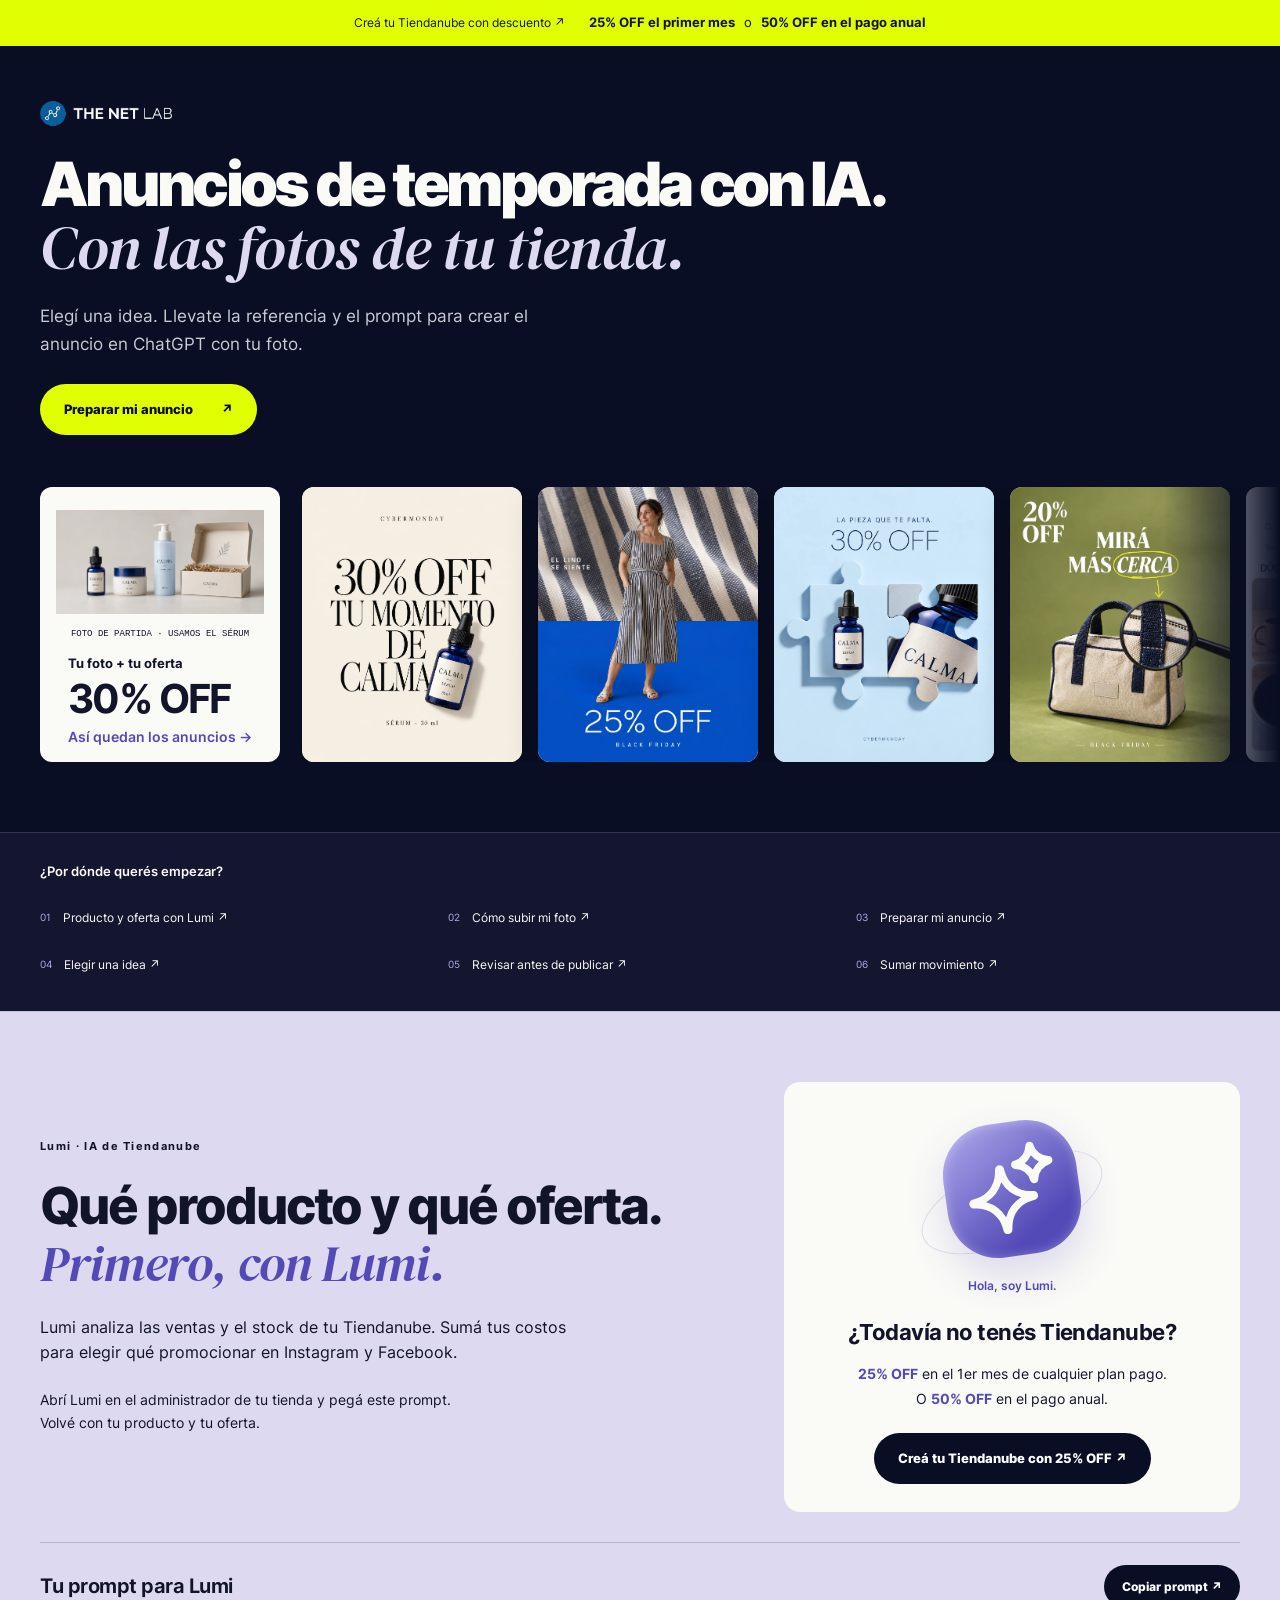
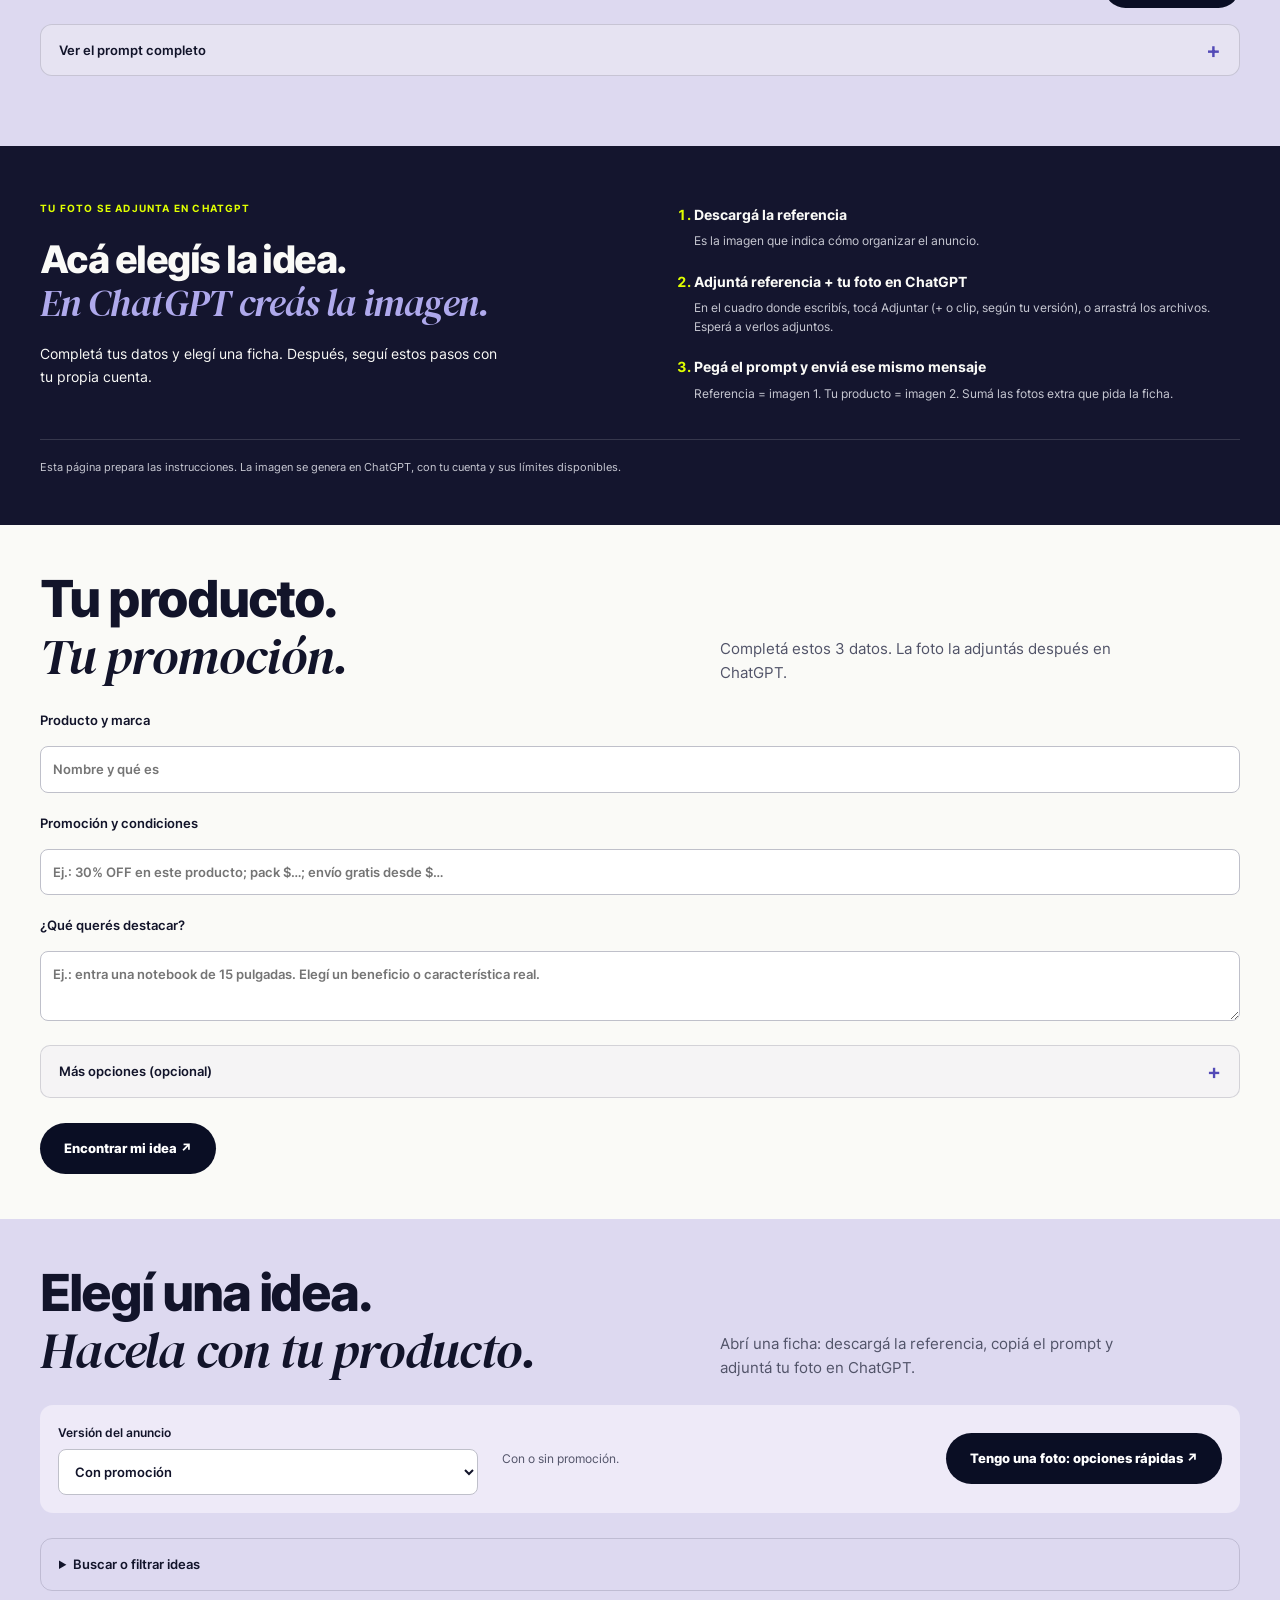
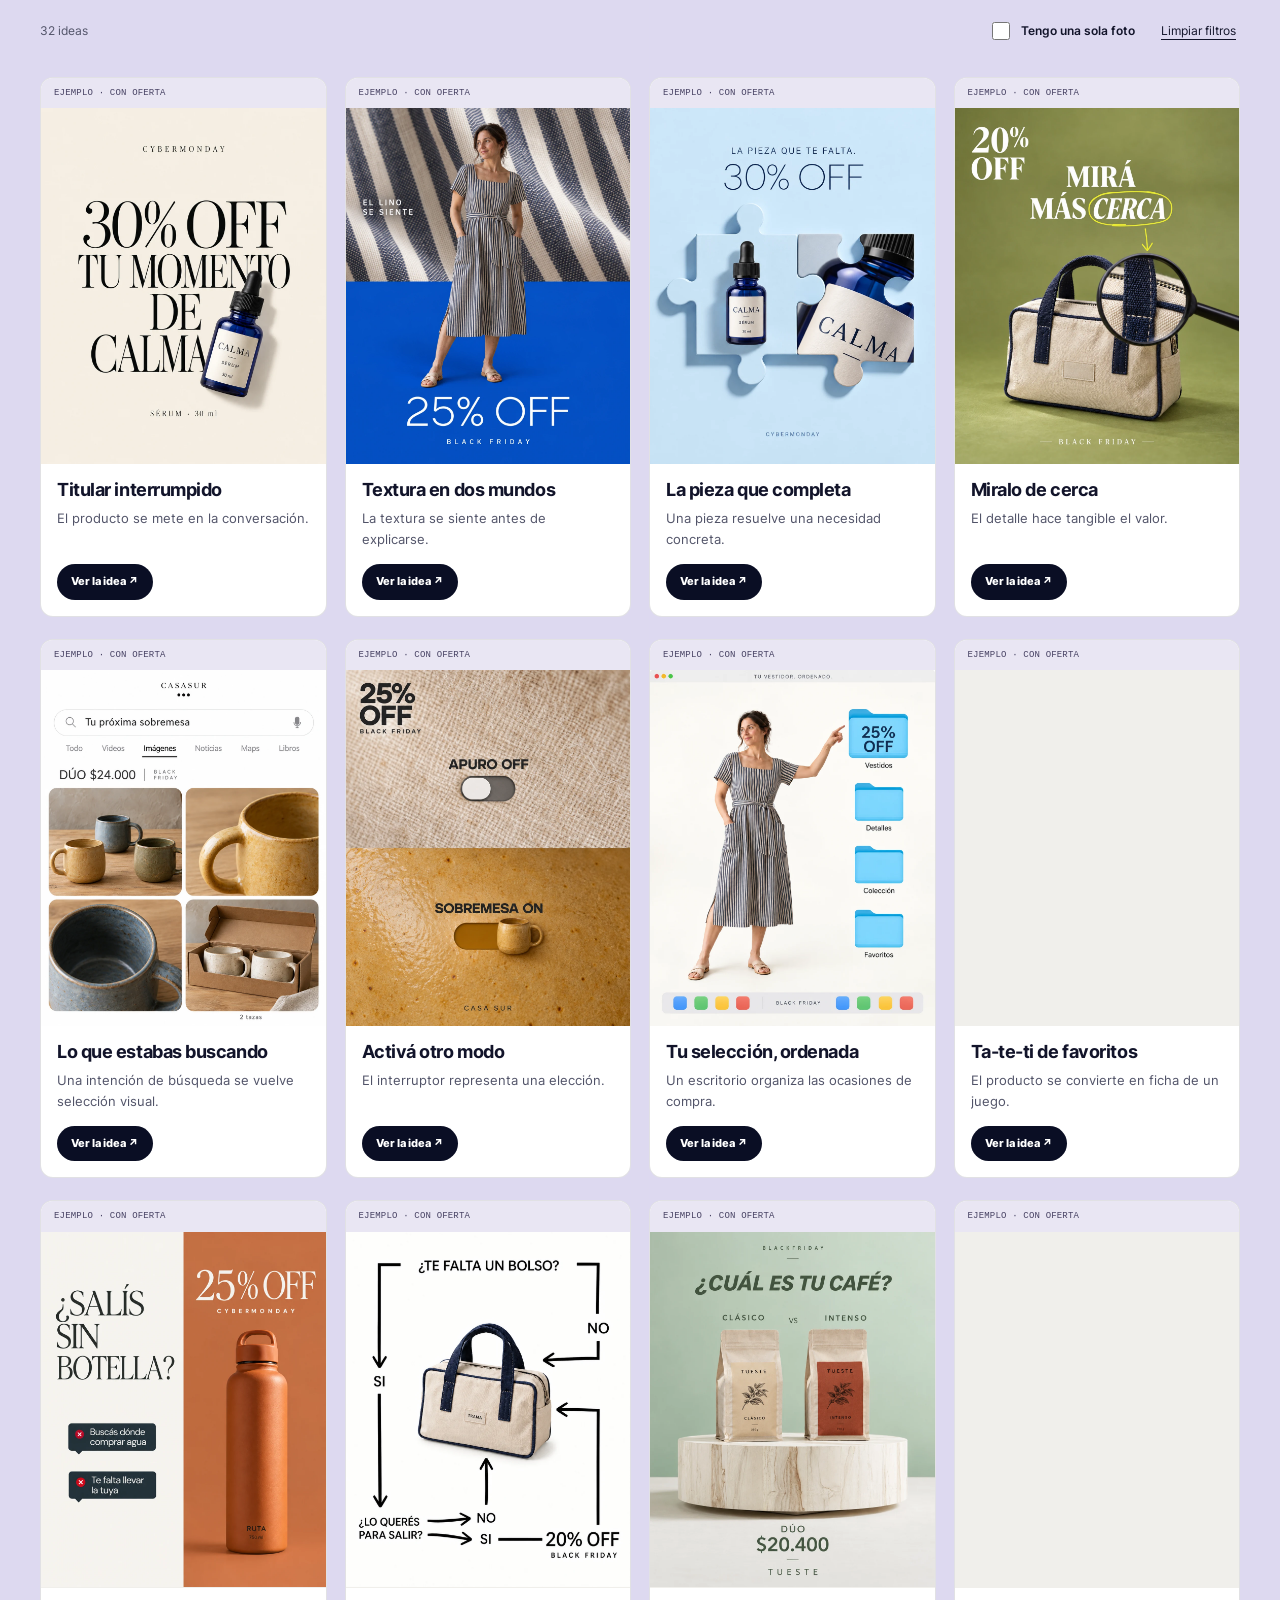
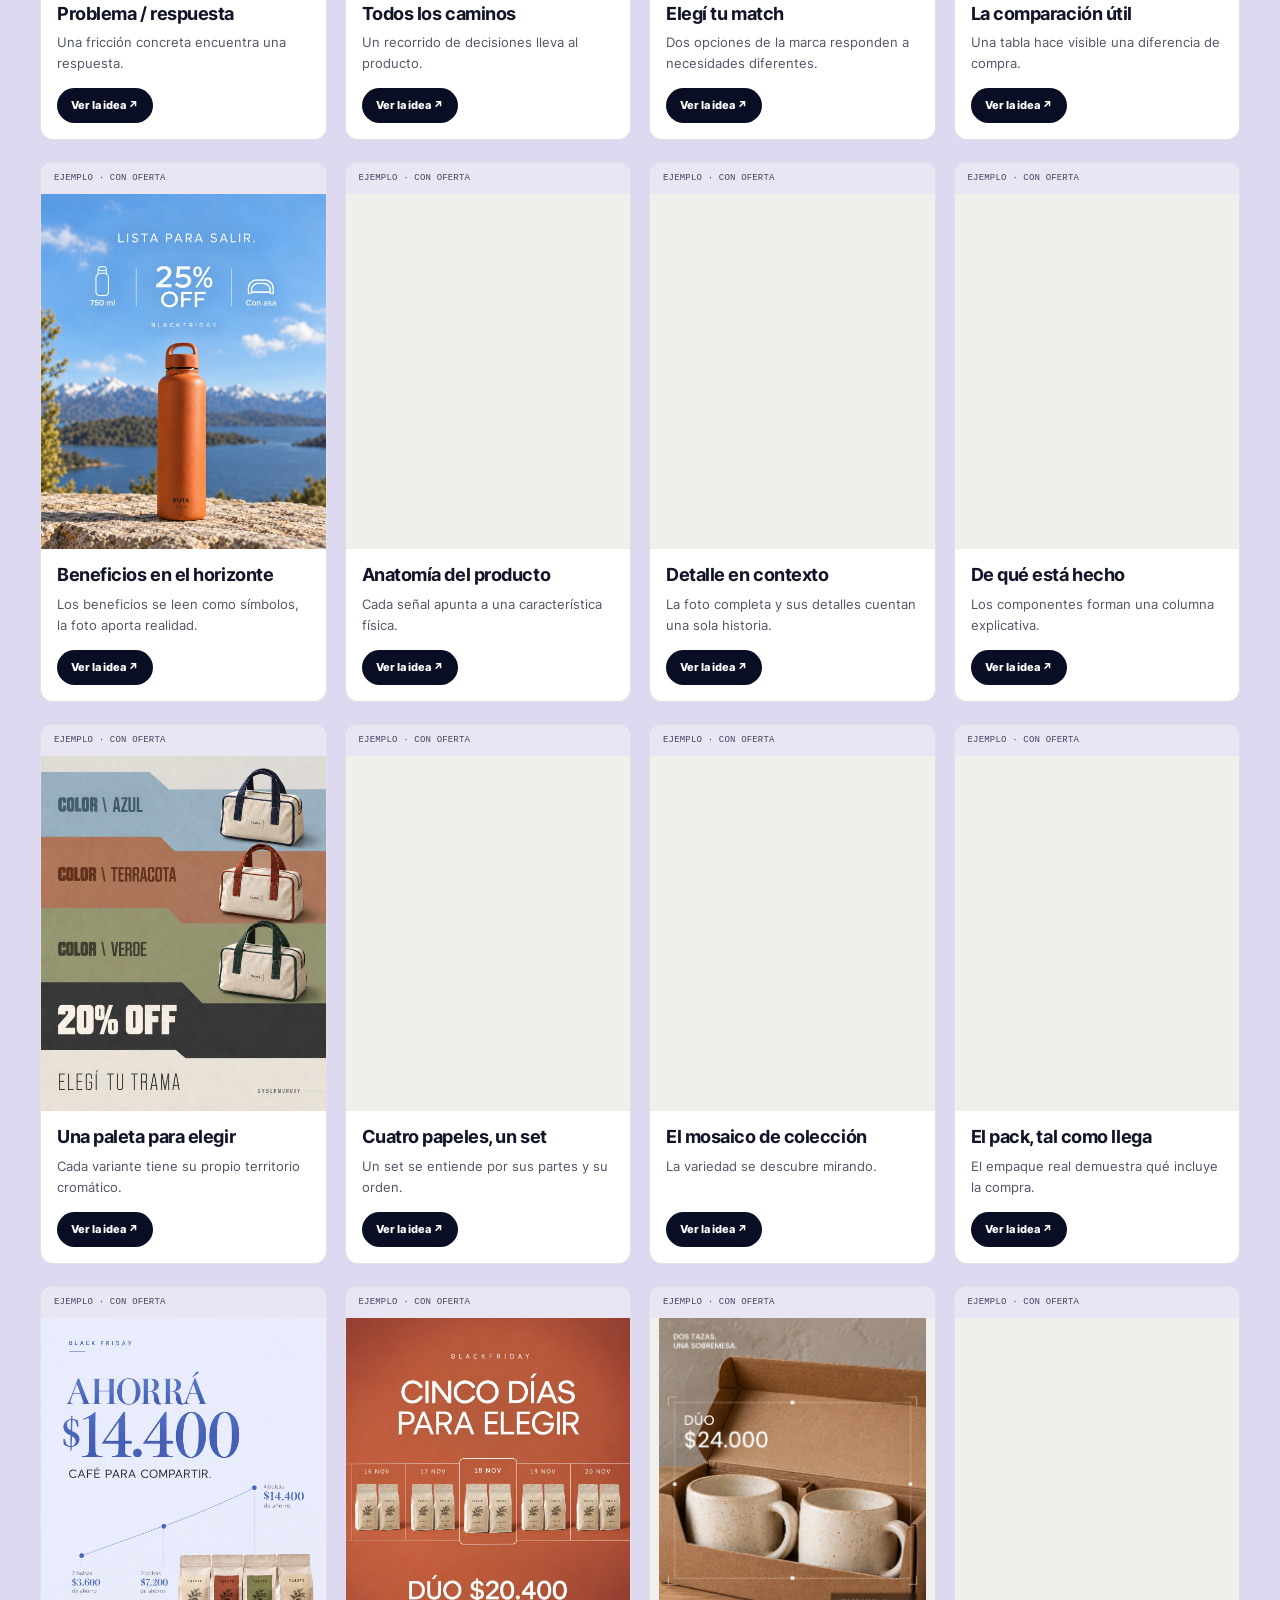
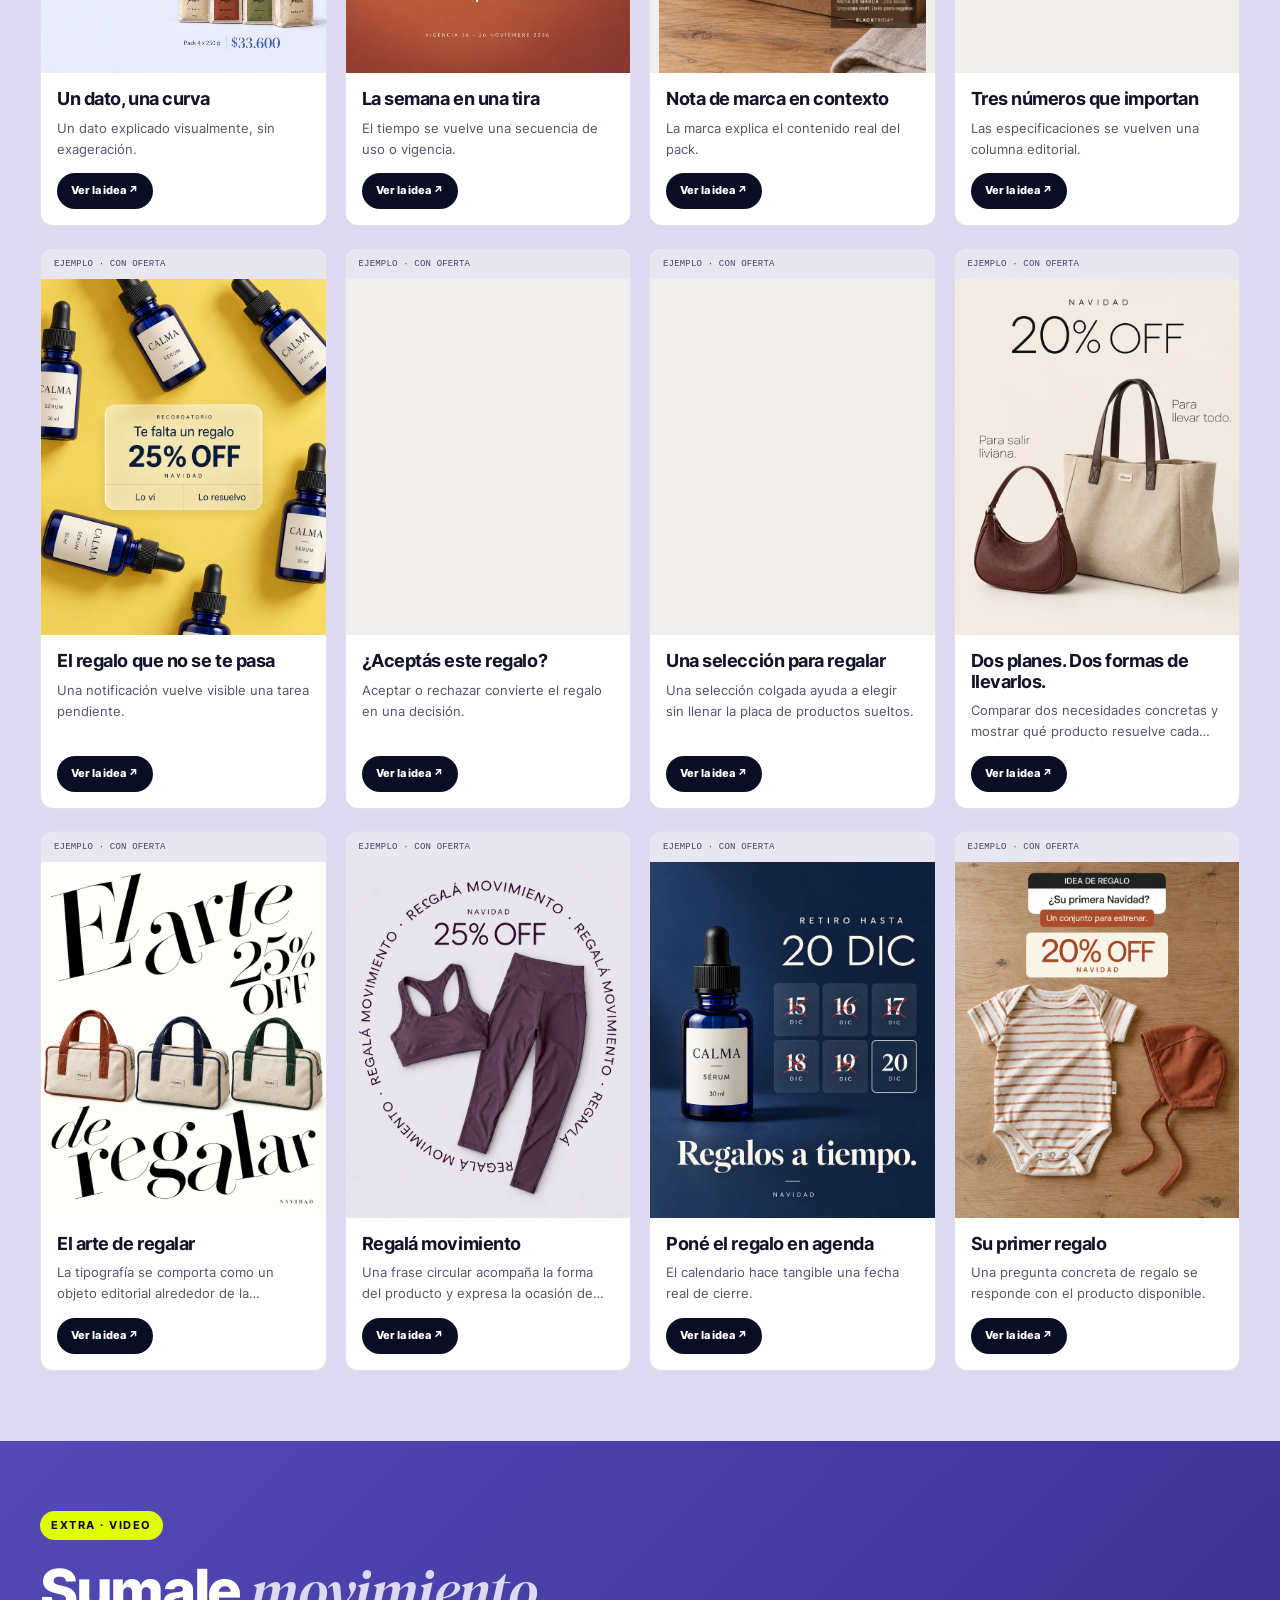
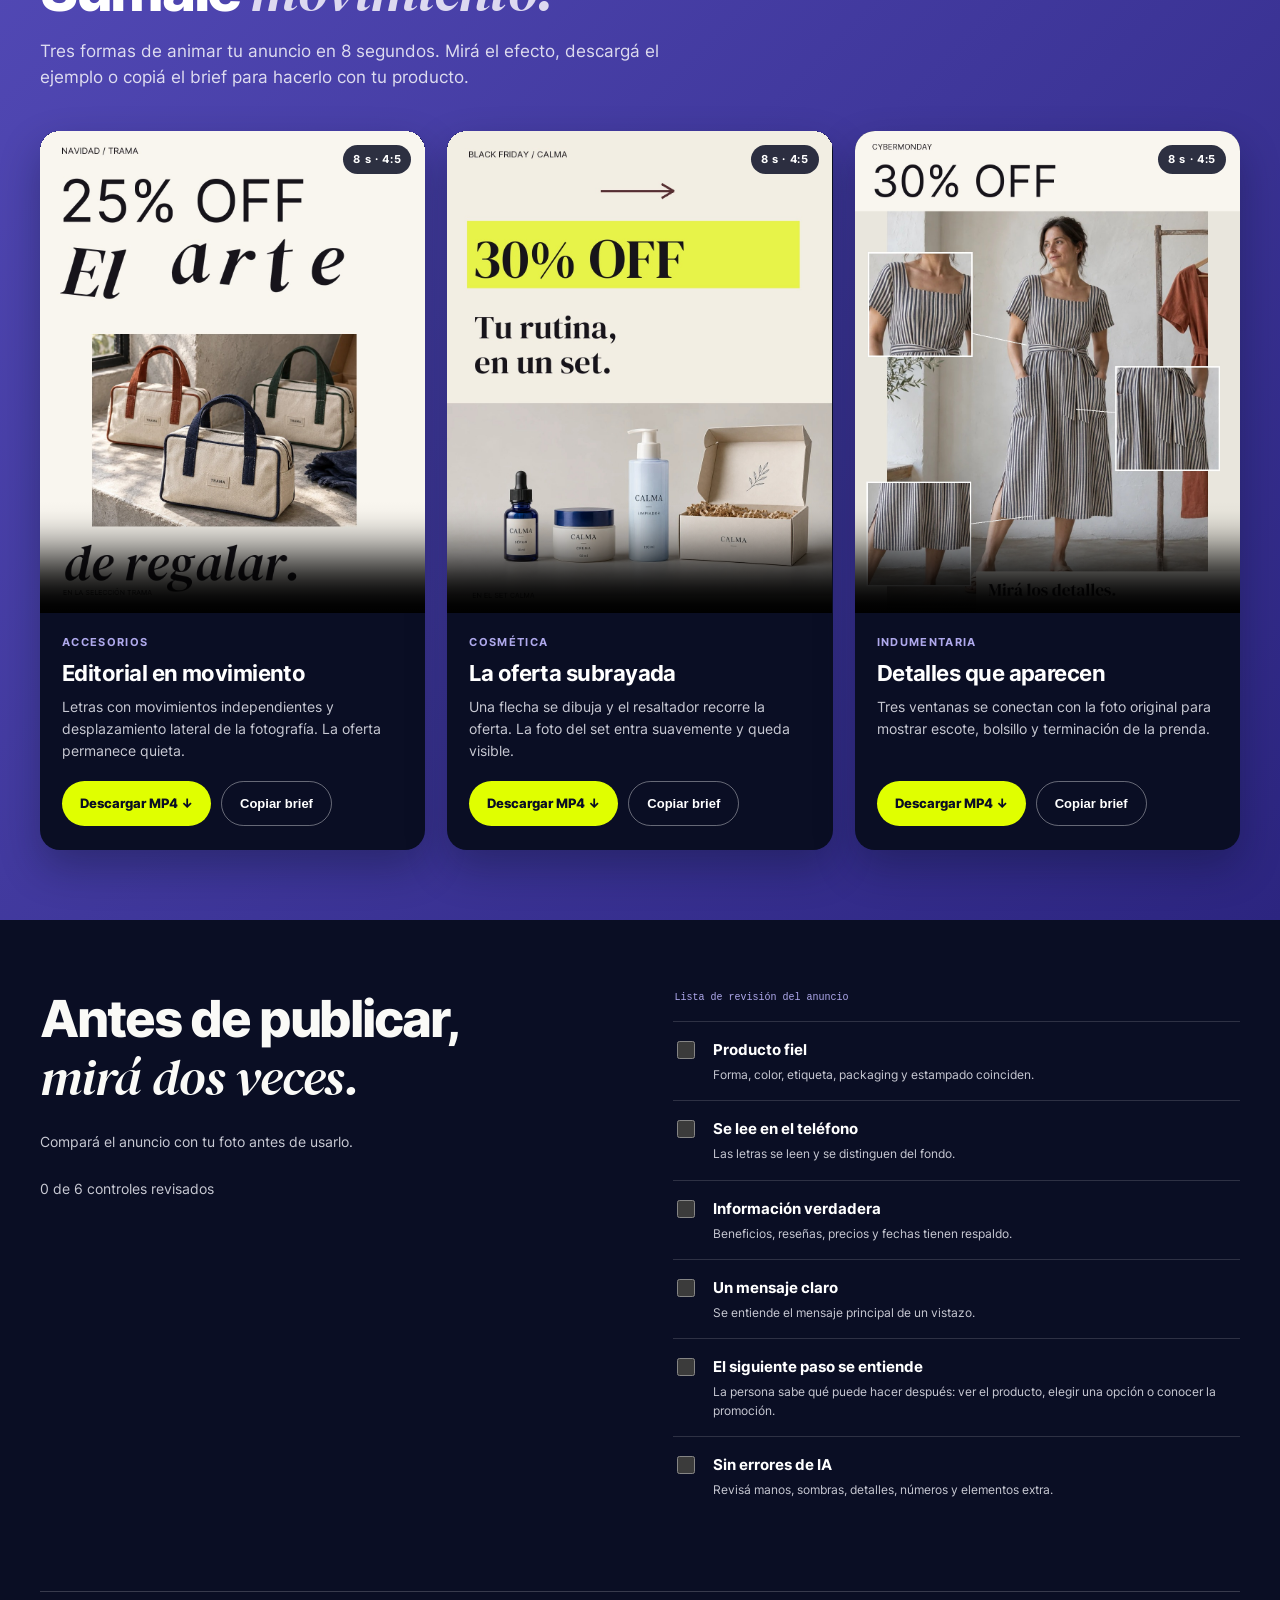
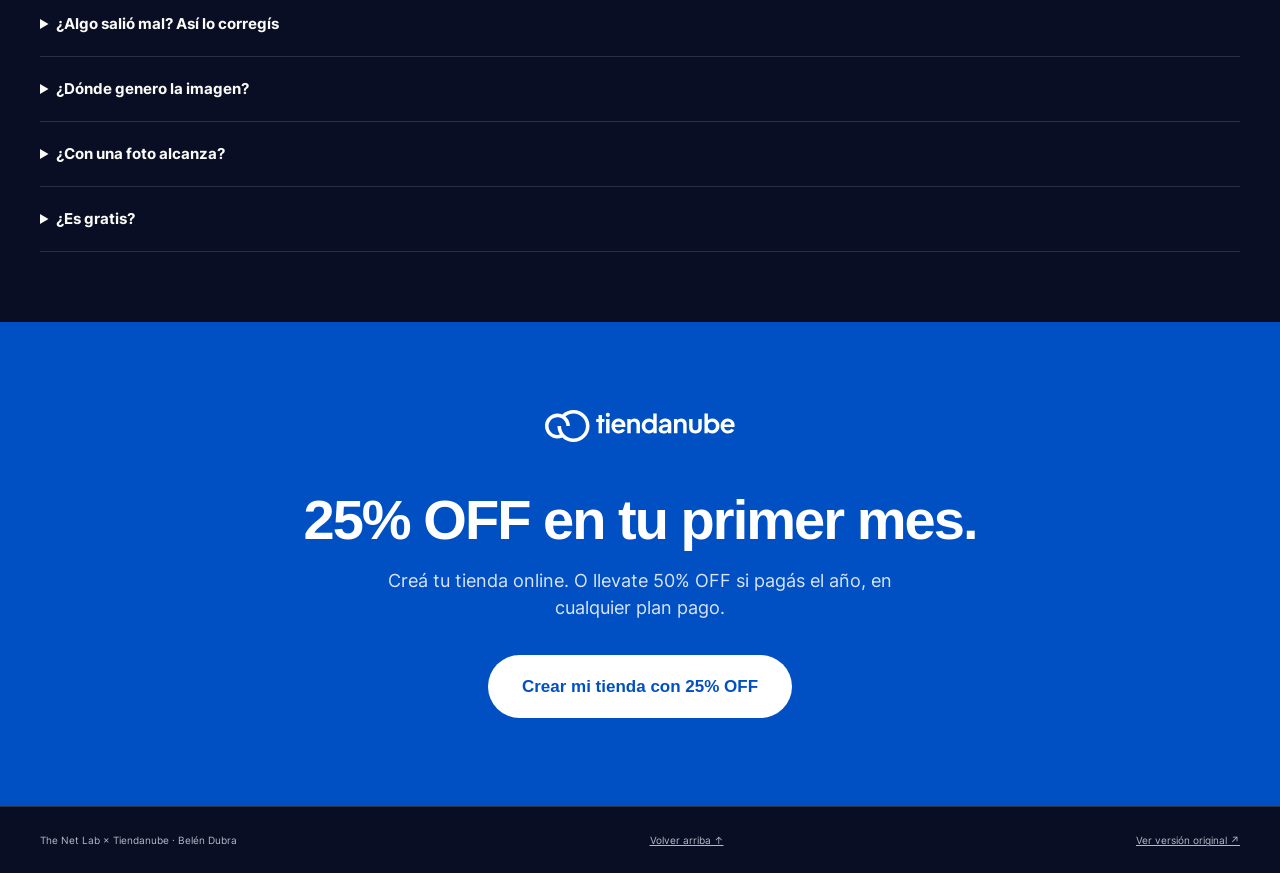
==== commit 8e975fb2: "Reduce product brief to three visible questions" ====
--- a/tiendanube/index.html
+++ b/tiendanube/index.html
@@ -1,4 +1,4 @@
-<!doctype html><html lang="es-AR"><head><meta charset="utf-8"><meta name="viewport" content="width=device-width,initial-scale=1"><title>Anuncios con IA para CyberMonday, Black Friday y Navidad | TNL</title><link rel="stylesheet" href="../styles.css"><meta name="description" content="Guía gratuita con 32 ideas para crear anuncios con IA usando las fotos de tu tienda: referencias, prompts y pasos para CyberMonday, Black Friday y Navidad."><link rel="canonical" href="https://thenet-lab.com/recursos/anuncios-con-ia/"><meta name="robots" content="noindex,follow"><meta property="og:type" content="website"><meta property="og:locale" content="es_AR"><meta property="og:site_name" content="The Net Lab"><meta property="og:title" content="Anuncios con IA para CyberMonday, Black Friday y Navidad"><meta property="og:description" content="Guía gratuita con 32 ideas para crear anuncios con IA usando las fotos de tu tienda: referencias, prompts y pasos para CyberMonday, Black Friday y Navidad."><meta property="og:url" content="https://tnl-create.github.io/freebie-anuncios-temporada/tiendanube/"><meta property="og:image" content="https://tnl-create.github.io/freebie-anuncios-temporada/images/demos/ad-01-v4.webp"><meta property="og:image:alt" content="Anuncio de demostración de The Net Lab"><meta name="twitter:card" content="summary_large_image"><meta name="twitter:title" content="32 ideas para anuncios de temporada con IA"><meta name="twitter:description" content="Guía gratuita con 32 ideas para crear anuncios con IA usando las fotos de tu tienda: referencias, prompts y pasos para CyberMonday, Black Friday y Navidad."><meta name="twitter:image" content="https://tnl-create.github.io/freebie-anuncios-temporada/images/demos/ad-01-v4.webp"><script type="application/ld+json">{"@context": "https://schema.org", "@graph": [{"@type": "Organization", "@id": "https://thenet-lab.com/#organization", "name": "The Net Lab", "url": "https://thenet-lab.com/"}, {"@type": "Person", "@id": "https://tnl-create.github.io/freebie-anuncios-temporada/tiendanube/#belen-dubra", "name": "Belén Dubra", "worksFor": {"@id": "https://thenet-lab.com/#organization"}}, {"@type": "WebPage", "@id": "https://tnl-create.github.io/freebie-anuncios-temporada/tiendanube/#webpage", "url": "https://tnl-create.github.io/freebie-anuncios-temporada/tiendanube/", "name": "Anuncios con IA para CyberMonday, Black Friday y Navidad", "description": "Guía gratuita con 32 ideas para crear anuncios con IA usando las fotos de tu tienda: referencias, prompts y pasos para CyberMonday, Black Friday y Navidad.", "inLanguage": "es-AR", "isAccessibleForFree": true, "dateModified": "2026-10-23", "author": {"@id": "https://tnl-create.github.io/freebie-anuncios-temporada/tiendanube/#belen-dubra"}, "publisher": {"@id": "https://thenet-lab.com/#organization"}, "mainEntity": {"@id": "https://tnl-create.github.io/freebie-anuncios-temporada/tiendanube/#ideas"}}, {"@type": "ItemList", "@id": "https://tnl-create.github.io/freebie-anuncios-temporada/tiendanube/#ideas", "name": "32 ideas para anuncios de temporada", "numberOfItems": 32, "itemListElement": [{"@type": "ListItem", "position": 1, "name": "Titular interrumpido", "url": "https://tnl-create.github.io/freebie-anuncios-temporada/tiendanube/#tnl24-idea-1"}, {"@type": "ListItem", "position": 2, "name": "Textura en dos mundos", "url": "https://tnl-create.github.io/freebie-anuncios-temporada/tiendanube/#tnl24-idea-2"}, {"@type": "ListItem", "position": 3, "name": "La pieza que completa", "url": "https://tnl-create.github.io/freebie-anuncios-temporada/tiendanube/#tnl24-idea-3"}, {"@type": "ListItem", "position": 4, "name": "Miralo de cerca", "url": "https://tnl-create.github.io/freebie-anuncios-temporada/tiendanube/#tnl24-idea-4"}, {"@type": "ListItem", "position": 5, "name": "Lo que estabas buscando", "url": "https://tnl-create.github.io/freebie-anuncios-temporada/tiendanube/#tnl24-idea-5"}, {"@type": "ListItem", "position": 6, "name": "Activá otro modo", "url": "https://tnl-create.github.io/freebie-anuncios-temporada/tiendanube/#tnl24-idea-6"}, {"@type": "ListItem", "position": 7, "name": "Tu selección, ordenada", "url": "https://tnl-create.github.io/freebie-anuncios-temporada/tiendanube/#tnl24-idea-7"}, {"@type": "ListItem", "position": 8, "name": "Ta-te-ti de favoritos", "url": "https://tnl-create.github.io/freebie-anuncios-temporada/tiendanube/#tnl24-idea-8"}, {"@type": "ListItem", "position": 9, "name": "Problema / respuesta", "url": "https://tnl-create.github.io/freebie-anuncios-temporada/tiendanube/#tnl24-idea-9"}, {"@type": "ListItem", "position": 10, "name": "Todos los caminos", "url": "https://tnl-create.github.io/freebie-anuncios-temporada/tiendanube/#tnl24-idea-10"}, {"@type": "ListItem", "position": 11, "name": "Elegí tu match", "url": "https://tnl-create.github.io/freebie-anuncios-temporada/tiendanube/#tnl24-idea-11"}, {"@type": "ListItem", "position": 12, "name": "La comparación útil", "url": "https://tnl-create.github.io/freebie-anuncios-temporada/tiendanube/#tnl24-idea-12"}, {"@type": "ListItem", "position": 13, "name": "Beneficios en el horizonte", "url": "https://tnl-create.github.io/freebie-anuncios-temporada/tiendanube/#tnl24-idea-13"}, {"@type": "ListItem", "position": 14, "name": "Anatomía del producto", "url": "https://tnl-create.github.io/freebie-anuncios-temporada/tiendanube/#tnl24-idea-14"}, {"@type": "ListItem", "position": 15, "name": "Detalle en contexto", "url": "https://tnl-create.github.io/freebie-anuncios-temporada/tiendanube/#tnl24-idea-15"}, {"@type": "ListItem", "position": 16, "name": "De qué está hecho", "url": "https://tnl-create.github.io/freebie-anuncios-temporada/tiendanube/#tnl24-idea-16"}, {"@type": "ListItem", "position": 17, "name": "Una paleta para elegir", "url": "https://tnl-create.github.io/freebie-anuncios-temporada/tiendanube/#tnl24-idea-17"}, {"@type": "ListItem", "position": 18, "name": "Cuatro papeles, un set", "url": "https://tnl-create.github.io/freebie-anuncios-temporada/tiendanube/#tnl24-idea-18"}, {"@type": "ListItem", "position": 19, "name": "El mosaico de colección", "url": "https://tnl-create.github.io/freebie-anuncios-temporada/tiendanube/#tnl24-idea-19"}, {"@type": "ListItem", "position": 20, "name": "El pack, tal como llega", "url": "https://tnl-create.github.io/freebie-anuncios-temporada/tiendanube/#tnl24-idea-20"}, {"@type": "ListItem", "position": 21, "name": "Un dato, una curva", "url": "https://tnl-create.github.io/freebie-anuncios-temporada/tiendanube/#tnl24-idea-21"}, {"@type": "ListItem", "position": 22, "name": "La semana en una tira", "url": "https://tnl-create.github.io/freebie-anuncios-temporada/tiendanube/#tnl24-idea-22"}, {"@type": "ListItem", "position": 23, "name": "Nota de marca en contexto", "url": "https://tnl-create.github.io/freebie-anuncios-temporada/tiendanube/#tnl24-idea-23"}, {"@type": "ListItem", "position": 24, "name": "Tres números que importan", "url": "https://tnl-create.github.io/freebie-anuncios-temporada/tiendanube/#tnl24-idea-24"}, {"@type": "ListItem", "position": 25, "name": "El regalo que no se te pasa", "url": "https://tnl-create.github.io/freebie-anuncios-temporada/tiendanube/#tnl24-idea-28"}, {"@type": "ListItem", "position": 26, "name": "¿Aceptás este regalo?", "url": "https://tnl-create.github.io/freebie-anuncios-temporada/tiendanube/#tnl24-idea-29"}, {"@type": "ListItem", "position": 27, "name": "Una selección para regalar", "url": "https://tnl-create.github.io/freebie-anuncios-temporada/tiendanube/#tnl24-idea-30"}, {"@type": "ListItem", "position": 28, "name": "Dos planes. Dos formas de llevarlos.", "url": "https://tnl-create.github.io/freebie-anuncios-temporada/tiendanube/#tnl24-idea-31"}, {"@type": "ListItem", "position": 29, "name": "El arte de regalar", "url": "https://tnl-create.github.io/freebie-anuncios-temporada/tiendanube/#tnl24-idea-32"}, {"@type": "ListItem", "position": 30, "name": "Regalá movimiento", "url": "https://tnl-create.github.io/freebie-anuncios-temporada/tiendanube/#tnl24-idea-33"}, {"@type": "ListItem", "position": 31, "name": "Poné el regalo en agenda", "url": "https://tnl-create.github.io/freebie-anuncios-temporada/tiendanube/#tnl24-idea-34"}, {"@type": "ListItem", "position": 32, "name": "Su primer regalo", "url": "https://tnl-create.github.io/freebie-anuncios-temporada/tiendanube/#tnl24-idea-35"}]}]}</script><link rel="stylesheet" href="variant.css"></head><body style="margin:0">
+<!doctype html><html lang="es-AR"><head><meta charset="utf-8"><meta name="viewport" content="width=device-width,initial-scale=1"><title>Anuncios con IA para CyberMonday, Black Friday y Navidad | TNL</title><link rel="stylesheet" href="../styles.css"><meta name="description" content="Guía gratuita con 32 ideas para crear anuncios con IA usando las fotos de tu tienda: referencias, prompts y pasos para CyberMonday, Black Friday y Navidad."><link rel="canonical" href="https://thenet-lab.com/recursos/anuncios-con-ia/"><meta name="robots" content="noindex,follow"><meta property="og:type" content="website"><meta property="og:locale" content="es_AR"><meta property="og:site_name" content="The Net Lab"><meta property="og:title" content="Anuncios con IA para CyberMonday, Black Friday y Navidad"><meta property="og:description" content="Guía gratuita con 32 ideas para crear anuncios con IA usando las fotos de tu tienda: referencias, prompts y pasos para CyberMonday, Black Friday y Navidad."><meta property="og:url" content="https://tnl-create.github.io/freebie-anuncios-temporada/tiendanube/"><meta property="og:image" content="https://tnl-create.github.io/freebie-anuncios-temporada/images/demos/ad-01-v4.webp"><meta property="og:image:alt" content="Anuncio de demostración de The Net Lab"><meta name="twitter:card" content="summary_large_image"><meta name="twitter:title" content="32 ideas para anuncios de temporada con IA"><meta name="twitter:description" content="Guía gratuita con 32 ideas para crear anuncios con IA usando las fotos de tu tienda: referencias, prompts y pasos para CyberMonday, Black Friday y Navidad."><meta name="twitter:image" content="https://tnl-create.github.io/freebie-anuncios-temporada/images/demos/ad-01-v4.webp"><script type="application/ld+json">{"@context": "https://schema.org", "@graph": [{"@type": "Organization", "@id": "https://thenet-lab.com/#organization", "name": "The Net Lab", "url": "https://thenet-lab.com/"}, {"@type": "Person", "@id": "https://tnl-create.github.io/freebie-anuncios-temporada/tiendanube/#belen-dubra", "name": "Belén Dubra", "worksFor": {"@id": "https://thenet-lab.com/#organization"}}, {"@type": "WebPage", "@id": "https://tnl-create.github.io/freebie-anuncios-temporada/tiendanube/#webpage", "url": "https://tnl-create.github.io/freebie-anuncios-temporada/tiendanube/", "name": "Anuncios con IA para CyberMonday, Black Friday y Navidad", "description": "Guía gratuita con 32 ideas para crear anuncios con IA usando las fotos de tu tienda: referencias, prompts y pasos para CyberMonday, Black Friday y Navidad.", "inLanguage": "es-AR", "isAccessibleForFree": true, "dateModified": "2026-10-24", "author": {"@id": "https://tnl-create.github.io/freebie-anuncios-temporada/tiendanube/#belen-dubra"}, "publisher": {"@id": "https://thenet-lab.com/#organization"}, "mainEntity": {"@id": "https://tnl-create.github.io/freebie-anuncios-temporada/tiendanube/#ideas"}}, {"@type": "ItemList", "@id": "https://tnl-create.github.io/freebie-anuncios-temporada/tiendanube/#ideas", "name": "32 ideas para anuncios de temporada", "numberOfItems": 32, "itemListElement": [{"@type": "ListItem", "position": 1, "name": "Titular interrumpido", "url": "https://tnl-create.github.io/freebie-anuncios-temporada/tiendanube/#tnl24-idea-1"}, {"@type": "ListItem", "position": 2, "name": "Textura en dos mundos", "url": "https://tnl-create.github.io/freebie-anuncios-temporada/tiendanube/#tnl24-idea-2"}, {"@type": "ListItem", "position": 3, "name": "La pieza que completa", "url": "https://tnl-create.github.io/freebie-anuncios-temporada/tiendanube/#tnl24-idea-3"}, {"@type": "ListItem", "position": 4, "name": "Miralo de cerca", "url": "https://tnl-create.github.io/freebie-anuncios-temporada/tiendanube/#tnl24-idea-4"}, {"@type": "ListItem", "position": 5, "name": "Lo que estabas buscando", "url": "https://tnl-create.github.io/freebie-anuncios-temporada/tiendanube/#tnl24-idea-5"}, {"@type": "ListItem", "position": 6, "name": "Activá otro modo", "url": "https://tnl-create.github.io/freebie-anuncios-temporada/tiendanube/#tnl24-idea-6"}, {"@type": "ListItem", "position": 7, "name": "Tu selección, ordenada", "url": "https://tnl-create.github.io/freebie-anuncios-temporada/tiendanube/#tnl24-idea-7"}, {"@type": "ListItem", "position": 8, "name": "Ta-te-ti de favoritos", "url": "https://tnl-create.github.io/freebie-anuncios-temporada/tiendanube/#tnl24-idea-8"}, {"@type": "ListItem", "position": 9, "name": "Problema / respuesta", "url": "https://tnl-create.github.io/freebie-anuncios-temporada/tiendanube/#tnl24-idea-9"}, {"@type": "ListItem", "position": 10, "name": "Todos los caminos", "url": "https://tnl-create.github.io/freebie-anuncios-temporada/tiendanube/#tnl24-idea-10"}, {"@type": "ListItem", "position": 11, "name": "Elegí tu match", "url": "https://tnl-create.github.io/freebie-anuncios-temporada/tiendanube/#tnl24-idea-11"}, {"@type": "ListItem", "position": 12, "name": "La comparación útil", "url": "https://tnl-create.github.io/freebie-anuncios-temporada/tiendanube/#tnl24-idea-12"}, {"@type": "ListItem", "position": 13, "name": "Beneficios en el horizonte", "url": "https://tnl-create.github.io/freebie-anuncios-temporada/tiendanube/#tnl24-idea-13"}, {"@type": "ListItem", "position": 14, "name": "Anatomía del producto", "url": "https://tnl-create.github.io/freebie-anuncios-temporada/tiendanube/#tnl24-idea-14"}, {"@type": "ListItem", "position": 15, "name": "Detalle en contexto", "url": "https://tnl-create.github.io/freebie-anuncios-temporada/tiendanube/#tnl24-idea-15"}, {"@type": "ListItem", "position": 16, "name": "De qué está hecho", "url": "https://tnl-create.github.io/freebie-anuncios-temporada/tiendanube/#tnl24-idea-16"}, {"@type": "ListItem", "position": 17, "name": "Una paleta para elegir", "url": "https://tnl-create.github.io/freebie-anuncios-temporada/tiendanube/#tnl24-idea-17"}, {"@type": "ListItem", "position": 18, "name": "Cuatro papeles, un set", "url": "https://tnl-create.github.io/freebie-anuncios-temporada/tiendanube/#tnl24-idea-18"}, {"@type": "ListItem", "position": 19, "name": "El mosaico de colección", "url": "https://tnl-create.github.io/freebie-anuncios-temporada/tiendanube/#tnl24-idea-19"}, {"@type": "ListItem", "position": 20, "name": "El pack, tal como llega", "url": "https://tnl-create.github.io/freebie-anuncios-temporada/tiendanube/#tnl24-idea-20"}, {"@type": "ListItem", "position": 21, "name": "Un dato, una curva", "url": "https://tnl-create.github.io/freebie-anuncios-temporada/tiendanube/#tnl24-idea-21"}, {"@type": "ListItem", "position": 22, "name": "La semana en una tira", "url": "https://tnl-create.github.io/freebie-anuncios-temporada/tiendanube/#tnl24-idea-22"}, {"@type": "ListItem", "position": 23, "name": "Nota de marca en contexto", "url": "https://tnl-create.github.io/freebie-anuncios-temporada/tiendanube/#tnl24-idea-23"}, {"@type": "ListItem", "position": 24, "name": "Tres números que importan", "url": "https://tnl-create.github.io/freebie-anuncios-temporada/tiendanube/#tnl24-idea-24"}, {"@type": "ListItem", "position": 25, "name": "El regalo que no se te pasa", "url": "https://tnl-create.github.io/freebie-anuncios-temporada/tiendanube/#tnl24-idea-28"}, {"@type": "ListItem", "position": 26, "name": "¿Aceptás este regalo?", "url": "https://tnl-create.github.io/freebie-anuncios-temporada/tiendanube/#tnl24-idea-29"}, {"@type": "ListItem", "position": 27, "name": "Una selección para regalar", "url": "https://tnl-create.github.io/freebie-anuncios-temporada/tiendanube/#tnl24-idea-30"}, {"@type": "ListItem", "position": 28, "name": "Dos planes. Dos formas de llevarlos.", "url": "https://tnl-create.github.io/freebie-anuncios-temporada/tiendanube/#tnl24-idea-31"}, {"@type": "ListItem", "position": 29, "name": "El arte de regalar", "url": "https://tnl-create.github.io/freebie-anuncios-temporada/tiendanube/#tnl24-idea-32"}, {"@type": "ListItem", "position": 30, "name": "Regalá movimiento", "url": "https://tnl-create.github.io/freebie-anuncios-temporada/tiendanube/#tnl24-idea-33"}, {"@type": "ListItem", "position": 31, "name": "Poné el regalo en agenda", "url": "https://tnl-create.github.io/freebie-anuncios-temporada/tiendanube/#tnl24-idea-34"}, {"@type": "ListItem", "position": 32, "name": "Su primer regalo", "url": "https://tnl-create.github.io/freebie-anuncios-temporada/tiendanube/#tnl24-idea-35"}]}]}</script><link rel="stylesheet" href="variant.css"></head><body style="margin:0">
 <div id="tnl24">
 <a class="skip" href="#tnl24-library">Saltar a la biblioteca</a>
 
@@ -153,15 +153,15 @@
 Primero hacé las preguntas necesarias y esperá mis respuestas. Después avanzá por etapas, con tablas breves y conclusiones claras. No modifiques productos, precios, stock ni promociones de mi tienda.
 </textarea></details></div><div id="tnl24-method" hidden></div><div id="tnl24-example-image" hidden></div></section>
 <aside class="chatgpt-guide" id="tn-chatgpt"><div><span class="chatgpt-kicker">TU FOTO SE ADJUNTA EN CHATGPT</span><h2>Acá elegís la idea.<br><em>En ChatGPT creás la imagen.</em></h2><p>Completá tus datos y elegí una ficha. Después, seguí estos pasos con tu propia cuenta.</p></div><ol><li><b>Descargá la referencia</b><span>Es la imagen que indica cómo organizar el anuncio.</span></li><li><b>Adjuntá referencia + tu foto en ChatGPT</b><span>En el cuadro donde escribís, tocá Adjuntar (+ o clip, según tu versión), o arrastrá los archivos. Esperá a verlos adjuntos.</span></li><li><b>Pegá el prompt y enviá ese mismo mensaje</b><span>Referencia = imagen 1. Tu producto = imagen 2. Sumá las fotos extra que pida la ficha.</span></li></ol><p class="chatgpt-guide-note">Esta página prepara las instrucciones. La imagen se genera en ChatGPT, con tu cuenta y sus límites disponibles.</p></aside><section class="planner light" id="tnl24-planner" aria-labelledby="tnl24-planner-title">
- <div id="tnl24-brief"></div><div class="section-heading"><div><h2 id="tnl24-planner-title">Tu producto.<br><em>Tu promoción.</em></h2></div><p>Usá el producto y la oferta que elegiste con Lumi o por tu cuenta. Las fotos las vas a adjuntar en ChatGPT.</p></div>
- <details class="phase-options"><summary>Elegir el momento del anuncio</summary><div class="phase-tabs" role="group" aria-label="Momento comercial" id="tnl24-phase-tabs"></div>
- <div class="phase-context"><h3 id="tnl24-phase-job"></h3><p id="tnl24-phase-question"></p><p class="micro" id="tnl24-phase-guardrail"></p></div></details>
- <form id="tnl24-form"><label>Producto y marca<input required name="Producto y marca" placeholder="Nombre y qué es"></label><label id="tnl24-offer-field">Promoción y condiciones<input name="Promoción" placeholder="Ej.: 30% OFF en este producto; pack $…; envío gratis desde $…"></label><label>Evento<select required name="Evento"><option value="">Elegí el evento</option><option>CyberMonday</option><option>Black Friday</option><option>Navidad</option><option>Fin de año</option><option>Otra promoción</option></select></label><label>Tu rubro<select name="Categoría"><option value="">Todos los rubros</option><option>Indumentaria</option><option>Cosmética</option><option>Accesorios</option><option>Hogar</option><option>Bebidas</option><option>Regalos</option></select></label><input type="hidden" name="Momento comercial"><label>¿Qué querés destacar?<select name="Razón" id="tnl24-planner-reason"></select></label><label>Un dato concreto de tu producto<textarea name="Beneficios y evidencia" placeholder="Ej.: en esta cartera entra una notebook de 15 pulgadas. Usá un dato que puedas comprobar."></textarea></label><label class="wide">¿Para quién y en qué situación?<input name="Situación del cliente" placeholder="Ej.: busca un regalo útil para alguien que trabaja desde casa. Si es una hipótesis, aclaralo."></label><label class="wide">Estilo de tu marca<textarea required name="Identidad" placeholder="Colores, fondos, luz y estilo de letras. Ej.: crema y negro, luz cálida, fotos naturales, letras simples. Si no lo tenés definido, escribí: voy a adjuntar ejemplos de mi marca en ChatGPT."></textarea></label><input type="hidden" name="Ángulo"><label id="tnl24-date-field">Hasta cuándo aplica<input name="Vigencia" placeholder="Día y hora; o no mostrar"></label><label>Formato<select name="Formato"><option>4:5 — Feed</option><option>9:16 — Historias</option></select></label><fieldset class="wide photo-options"><legend>¿Qué fotos vas a adjuntar en ChatGPT?</legend><p class="photo-location">Elegí el material que tenés. Los archivos se adjuntan después, en ChatGPT.</p><label><input type="radio" name="Fotos disponibles" value="single" checked>Una foto del producto</label><label><input type="radio" name="Fotos disponibles" value="multiple">Varias fotos</label><div id="tnl24-multiple-photos" hidden><label><input type="checkbox" name="Foto detalle">Foto de detalle o textura</label><label><input type="checkbox" name="Foto uso">Foto real del producto en uso</label><label><input type="checkbox" name="Foto componentes">Fotos de ingredientes o componentes</label></div></fieldset>
-<details class="wide additional-options"><summary>¿Tenés variantes o un pack? Agregá sus datos</summary><label><input type="checkbox" name="Tiene variantes">Quiero mostrar productos o variantes diferentes</label><div data-conditional="Tiene variantes" hidden><label>Fotos de variantes disponibles<select name="Cantidad variantes"><option value="0">Todavía no tengo fotos de cada variante</option><option value="2">2 variantes con foto propia</option><option value="3">3 o más variantes con foto propia</option></select></label><label>Cuáles son y en qué se diferencian<textarea name="Variantes" placeholder="Nombre de cada variante y su diferencia real"></textarea></label></div><label><input type="checkbox" name="Tiene pack">Tengo un pack o una comparación de cantidades</label><div data-conditional="Tiene pack" hidden><label>Contenido y precio del pack<textarea name="Pack" placeholder="Qué incluye, cuántas unidades y precio real"></textarea></label><label><input type="checkbox" name="Foto pack">Tengo fotos de todas las piezas del pack</label></div><label><input type="checkbox" name="Tiene comparacion">Tengo criterios o cifras para una comparación</label><div data-conditional="Tiene comparacion" hidden><label>Datos comparables y su fuente<textarea name="Comparación" placeholder="Mismas unidades y condiciones. Indicá la fuente y los criterios de ambas opciones."></textarea></label></div></details><details class="wide additional-options"><summary>Textos y detalles (opcional)</summary><label>Titular creativo (opcional)<input name="Titular creativo" placeholder="Tu frase, si tenés una; el prompt puede proponerla"></label><label>Precios exactos, si aplica<input name="Precios" placeholder="Moneda, anterior y actual; o no mostrar"></label><label class="wide">Reseña real, si querés usarla<textarea name="Reseña real" placeholder="Texto exacto y fuente. Usá solo reseñas reales que tengas permiso de publicar."></textarea></label><label>Lo que no debemos prometer<input name="No prometer" placeholder="Ej.: entrega para Navidad sin confirmar logística"></label><label class="wide">Medidas o foto de escala, si aplica<input name="Escala real" placeholder="Para escenas en uso: medidas confirmadas o foto real junto a un objeto de tamaño conocido"></label></details></form>
- 
+ <div id="tnl24-brief"></div><div class="section-heading"><div><h2 id="tnl24-planner-title">Tu producto.<br><em>Tu promoción.</em></h2></div><p>Completá estos 3 datos. La foto la adjuntás después en ChatGPT.</p></div>
+
+ <form id="tnl24-form" class="compact-form"><label>Producto y marca<input required name="Producto y marca" placeholder="Nombre y qué es"></label><label id="tnl24-offer-field">Promoción y condiciones<input name="Promoción" placeholder="Ej.: 30% OFF en este producto; pack $…; envío gratis desde $…"></label><label>¿Qué querés destacar?<textarea name="Beneficios y evidencia" placeholder="Ej.: entra una notebook de 15 pulgadas. Elegí un beneficio o característica real."></textarea></label><details class="wide compact-options"><summary>Más opciones (opcional) <span aria-hidden="true">+</span></summary><p class="micro">Podés sumar el estilo de tu marca, las fotos disponibles y otros detalles. Si falta información clave, ChatGPT te la va a pedir.</p><div class="compact-options-grid"><div class="wide compact-extra-group"><h3>Momento del anuncio</h3><div class="phase-tabs" role="group" aria-label="Momento comercial" id="tnl24-phase-tabs"></div>
+ <div class="phase-context"><h3 id="tnl24-phase-job"></h3><p id="tnl24-phase-question"></p><p class="micro" id="tnl24-phase-guardrail"></p></div></div><label>Evento<select required name="Evento"><option value="">Elegí el evento</option><option>CyberMonday</option><option>Black Friday</option><option>Navidad</option><option>Fin de año</option><option>Otra promoción</option></select></label><label>Tu rubro<select name="Categoría"><option value="">Todos los rubros</option><option>Indumentaria</option><option>Cosmética</option><option>Accesorios</option><option>Hogar</option><option>Bebidas</option><option>Regalos</option></select></label><input type="hidden" name="Momento comercial"><label>Enfoque del mensaje<select name="Razón" id="tnl24-planner-reason"></select></label><label class="wide">¿Para quién y en qué situación?<input name="Situación del cliente" placeholder="Ej.: busca un regalo útil para alguien que trabaja desde casa. Si es una hipótesis, aclaralo."></label><label class="wide">Estilo de tu marca<textarea name="Identidad" placeholder="Colores, fondos, luz y estilo de letras. Ej.: crema y negro, luz cálida, fotos naturales, letras simples. Si no lo tenés definido, escribí: voy a adjuntar ejemplos de mi marca en ChatGPT."></textarea></label><input type="hidden" name="Ángulo"><label id="tnl24-date-field">Hasta cuándo aplica<input name="Vigencia" placeholder="Día y hora; o no mostrar"></label><label>Formato<select name="Formato"><option>4:5 — Feed</option><option>9:16 — Historias</option></select></label><fieldset class="wide photo-options"><legend>¿Qué fotos vas a adjuntar en ChatGPT?</legend><p class="photo-location">Elegí el material que tenés. Los archivos se adjuntan después, en ChatGPT.</p><label><input type="radio" name="Fotos disponibles" value="single" checked>Una foto del producto</label><label><input type="radio" name="Fotos disponibles" value="multiple">Varias fotos</label><div id="tnl24-multiple-photos" hidden><label><input type="checkbox" name="Foto detalle">Foto de detalle o textura</label><label><input type="checkbox" name="Foto uso">Foto real del producto en uso</label><label><input type="checkbox" name="Foto componentes">Fotos de ingredientes o componentes</label></div></fieldset>
+<div class="wide compact-extra-group"><h3>¿Tenés variantes o un pack? Agregá sus datos</h3><label><input type="checkbox" name="Tiene variantes">Quiero mostrar productos o variantes diferentes</label><div data-conditional="Tiene variantes" hidden><label>Fotos de variantes disponibles<select name="Cantidad variantes"><option value="0">Todavía no tengo fotos de cada variante</option><option value="2">2 variantes con foto propia</option><option value="3">3 o más variantes con foto propia</option></select></label><label>Cuáles son y en qué se diferencian<textarea name="Variantes" placeholder="Nombre de cada variante y su diferencia real"></textarea></label></div><label><input type="checkbox" name="Tiene pack">Tengo un pack o una comparación de cantidades</label><div data-conditional="Tiene pack" hidden><label>Contenido y precio del pack<textarea name="Pack" placeholder="Qué incluye, cuántas unidades y precio real"></textarea></label><label><input type="checkbox" name="Foto pack">Tengo fotos de todas las piezas del pack</label></div><label><input type="checkbox" name="Tiene comparacion">Tengo criterios o cifras para una comparación</label><div data-conditional="Tiene comparacion" hidden><label>Datos comparables y su fuente<textarea name="Comparación" placeholder="Mismas unidades y condiciones. Indicá la fuente y los criterios de ambas opciones."></textarea></label></div></div><div class="wide compact-extra-group"><h3>Textos y detalles (opcional)</h3><label>Titular creativo (opcional)<input name="Titular creativo" placeholder="Tu frase, si tenés una; el prompt puede proponerla"></label><label>Precios exactos, si aplica<input name="Precios" placeholder="Moneda, anterior y actual; o no mostrar"></label><label class="wide">Reseña real, si querés usarla<textarea name="Reseña real" placeholder="Texto exacto y fuente. Usá solo reseñas reales que tengas permiso de publicar."></textarea></label><label>Lo que no debemos prometer<input name="No prometer" placeholder="Ej.: entrega para Navidad sin confirmar logística"></label><label class="wide">Medidas o foto de escala, si aplica<input name="Escala real" placeholder="Para escenas en uso: medidas confirmadas o foto real junto a un objeto de tamaño conocido"></label></div></div></details></form>
+
  <div class="plan-actions"><button type="button" class="btn dark" id="tnl24-create-batch">Encontrar mi idea ↗</button><button class="text-btn" id="tnl24-clear-brief" type="button">Limpiar mis datos</button><button type="button" class="text-btn" id="tnl24-save-batch" disabled>Guardar mi selección ↓</button></div>
  <p id="tnl24-batch-status" role="status" aria-live="polite" class="micro"></p><div id="tnl24-batch" class="batch-grid"></div>
- 
+
 </section>
 
 
--- a/tiendanube/variant.css
+++ b/tiendanube/variant.css
@@ -139,3 +139,5 @@
 #tnl24 .chatgpt-guide{background:#14152e;color:#FAFAF7;padding:48px max(24px,calc((100% - 1200px)/2));display:grid;grid-template-columns:1fr 1fr;gap:26px 60px}#tnl24 .chatgpt-kicker{font-size:10px;letter-spacing:.12em;color:#E0FF00;font-weight:700}#tnl24 .chatgpt-guide h2{font-size:clamp(26px,3vw,40px);margin:18px 0}#tnl24 .chatgpt-guide h2 em{color:#AFA9EC}#tnl24 .chatgpt-guide p{font-size:14px;line-height:1.7;max-width:52ch}#tnl24 .chatgpt-guide ol{margin:0;padding-left:24px}#tnl24 .chatgpt-guide li{padding:10px 0;font-size:14px}#tnl24 .chatgpt-guide li::marker{color:#E0FF00;font-weight:700}#tnl24 .chatgpt-guide li span{display:block;font-size:12px;color:#c9cad4;margin-top:5px}#tnl24 .chatgpt-guide .chatgpt-guide-note{grid-column:1/-1;max-width:none;border-top:1px solid #ffffff25;padding-top:18px;font-size:11px;color:#c9cad4}#tnl24 .photo-location{font-size:12px;color:#515368;margin-bottom:14px}#tnl24 .attachment-pair{display:grid;grid-template-columns:1fr 1fr;gap:10px;margin:15px 0}#tnl24 .attachment-pair span{display:block;background:#DDD9F0;border:1px solid #12142a20;border-radius:8px;padding:12px;font-size:12px}#tnl24 .attachment-pair span b{display:block;color:#534AB7;font-size:10px;margin-bottom:5px}#tnl24 .chatgpt-upload-step>.btn{font-size:12px;padding:14px 18px;margin:8px 0}#tnl24 .chatgpt-upload-step>.micro{font-size:11px;line-height:1.6}#tnl24 .photo-options>.photo-location{max-width:100%}
 @media(max-width:700px){#tnl24 .chatgpt-guide{grid-template-columns:1fr;gap:20px;padding:34px 20px}#tnl24 .chatgpt-guide h2{font-size:30px}#tnl24 .attachment-pair{grid-template-columns:1fr}#tnl24 .chatgpt-upload-step>.btn{font-size:11px;width:100%;white-space:normal;text-align:center}}
 #tnl24 .use-steps .attach-reference{display:block;width:86px;height:108px;object-fit:contain;background:#fff;border:1px solid #12142a25;border-radius:6px;margin:12px 0}
+/* 24/10: tres preguntas visibles; detalles disponibles en un solo desplegable. */
+#tnl24 .compact-form>label{grid-column:1/-1}#tnl24 .compact-options{margin-top:4px;padding:0 18px;border:1px solid #12142a25;border-radius:10px;background:#DDD9F030}#tnl24 .compact-options>summary{list-style:none;display:flex;justify-content:space-between;align-items:center;gap:16px;padding:15px 0;font-size:13px;font-weight:600}#tnl24 .compact-options>summary::-webkit-details-marker{display:none}#tnl24 .compact-options>summary span{color:#534AB7;font-size:21px;line-height:1}#tnl24 .compact-options[open]>summary span{transform:rotate(45deg)}#tnl24 .compact-options>.micro{font-size:12px;margin:0 0 20px;color:#515368}#tnl24 .compact-options-grid{display:grid;grid-template-columns:1fr 1fr;gap:20px;padding-bottom:20px}#tnl24 .compact-extra-group h3{font-size:13px;margin-bottom:16px}#tnl24 .compact-extra-group>label{display:block;margin-top:15px}#tnl24 .compact-options-grid>.compact-extra-group{border-top:1px solid #12142a20;padding-top:18px}#tnl24 .compact-options-grid>.compact-extra-group:first-child{border:0;padding-top:0}@media(max-width:600px){#tnl24 .compact-options-grid{grid-template-columns:1fr}#tnl24 .compact-options{padding:0 14px}}
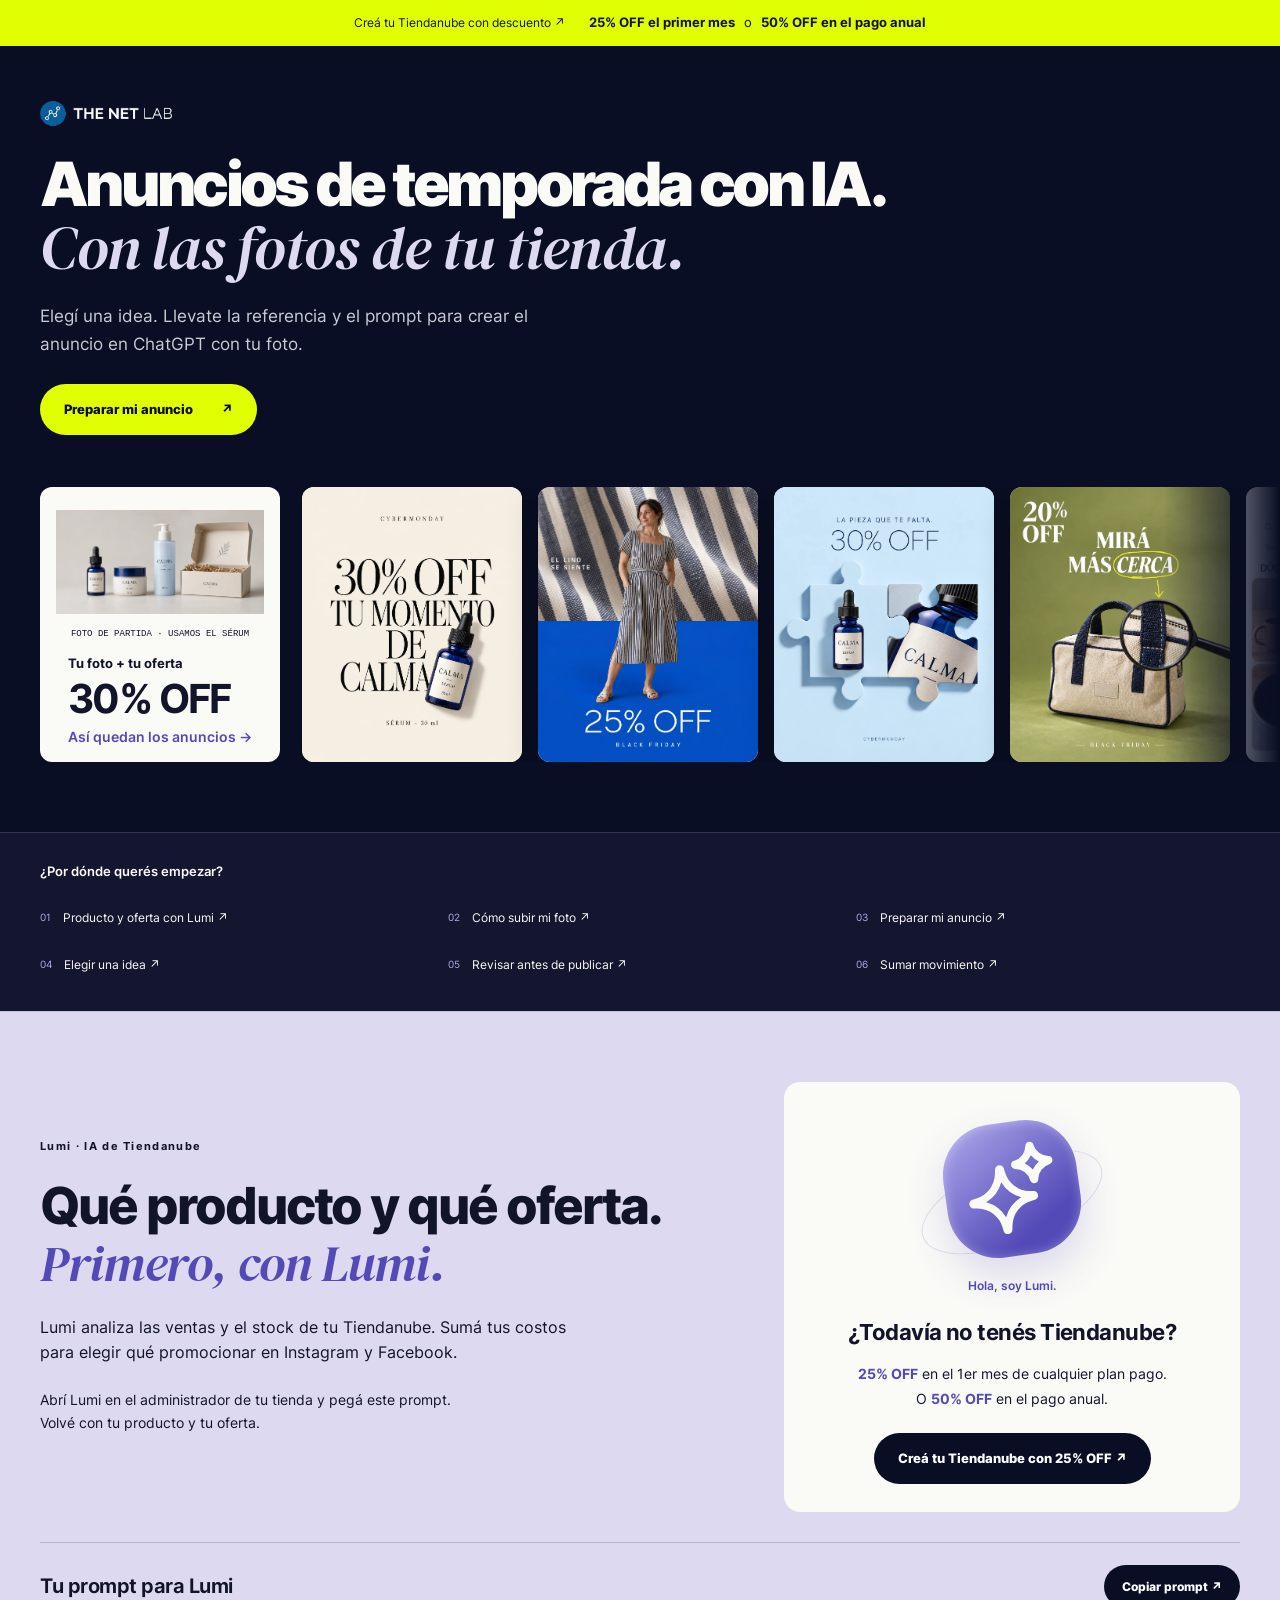
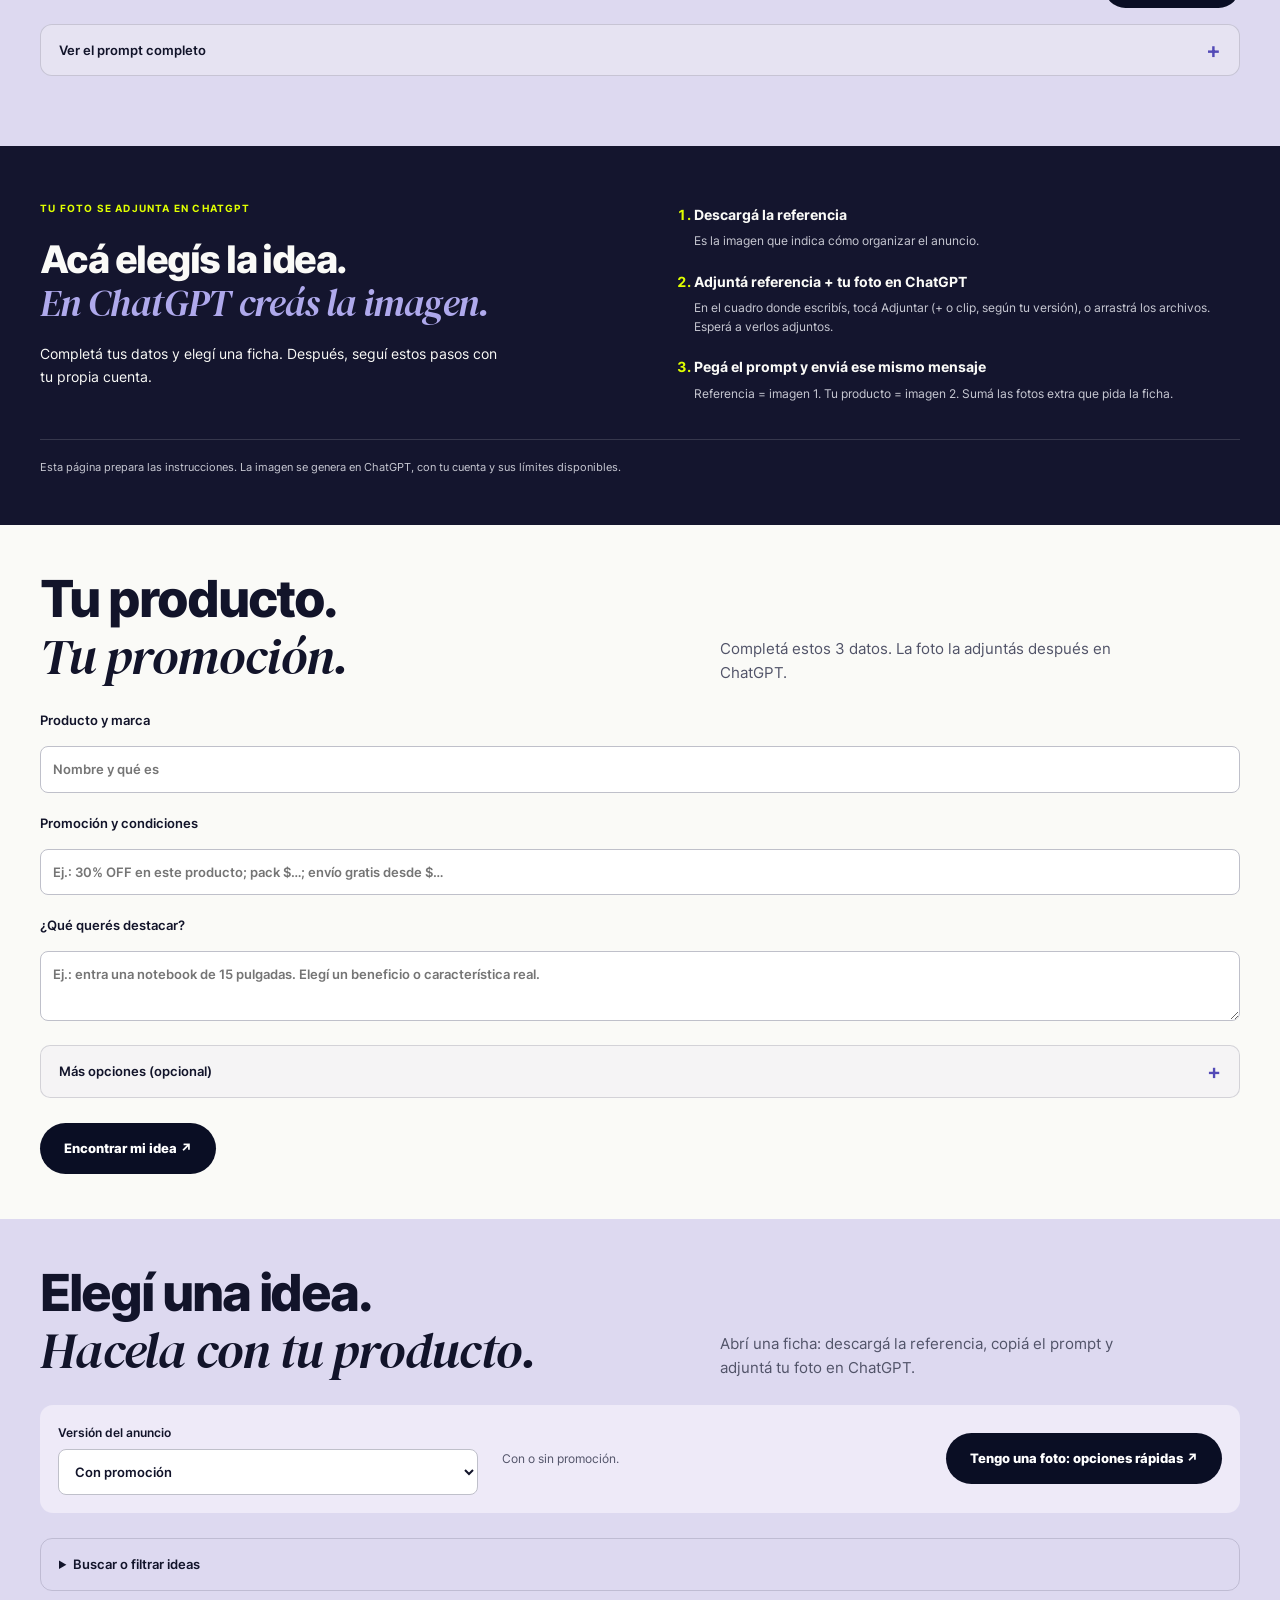
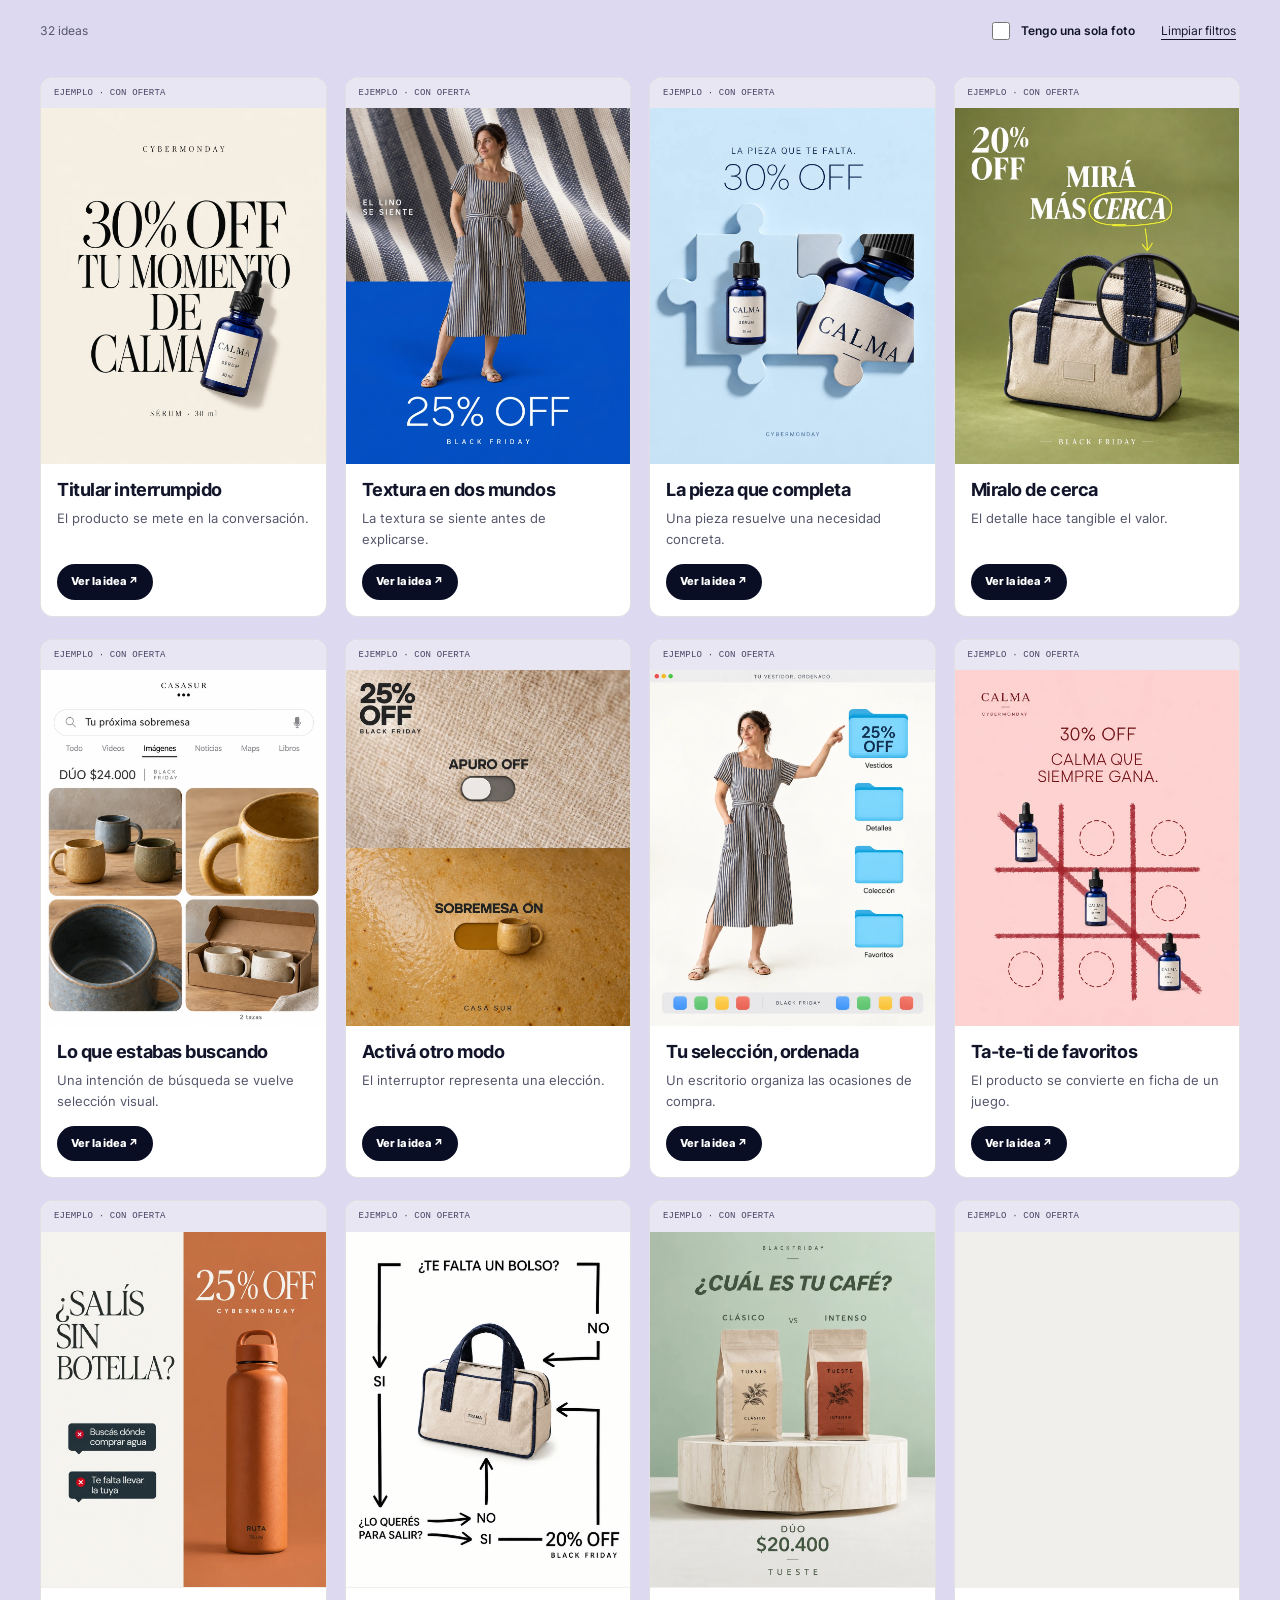
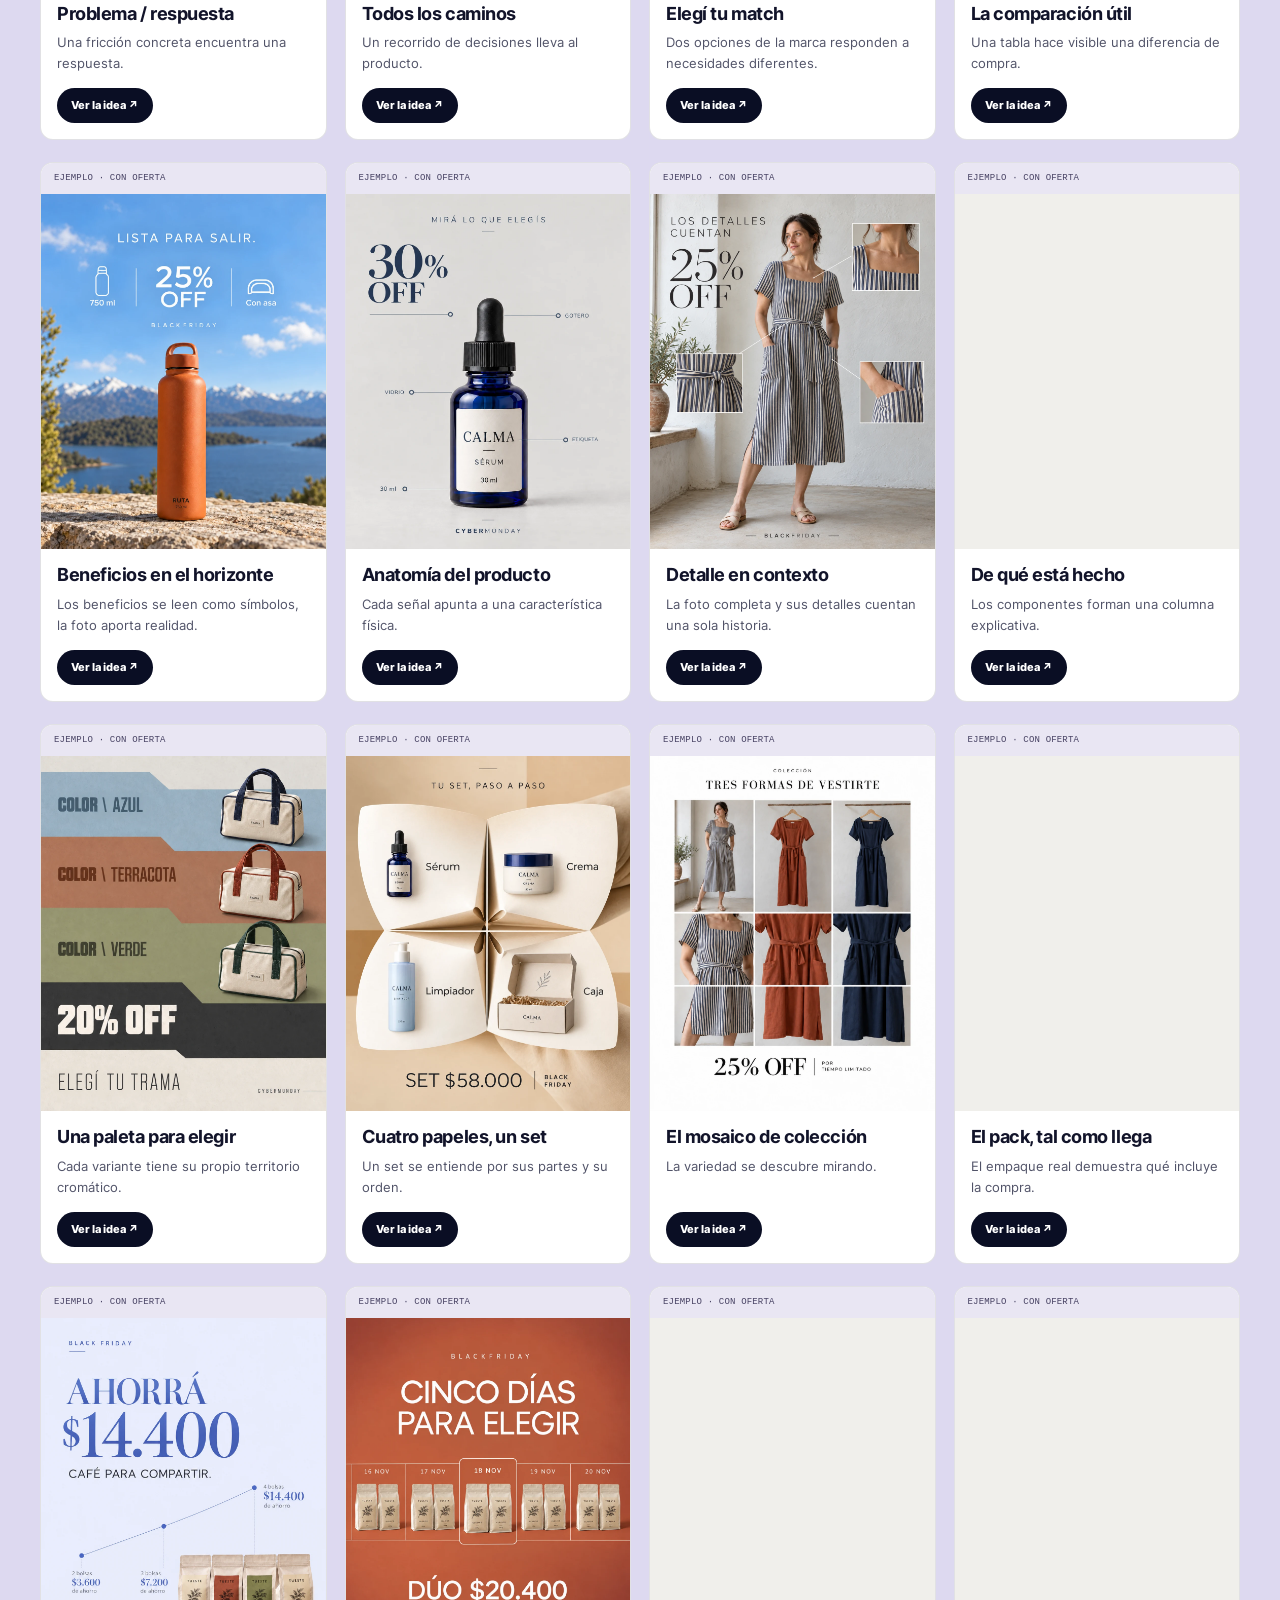
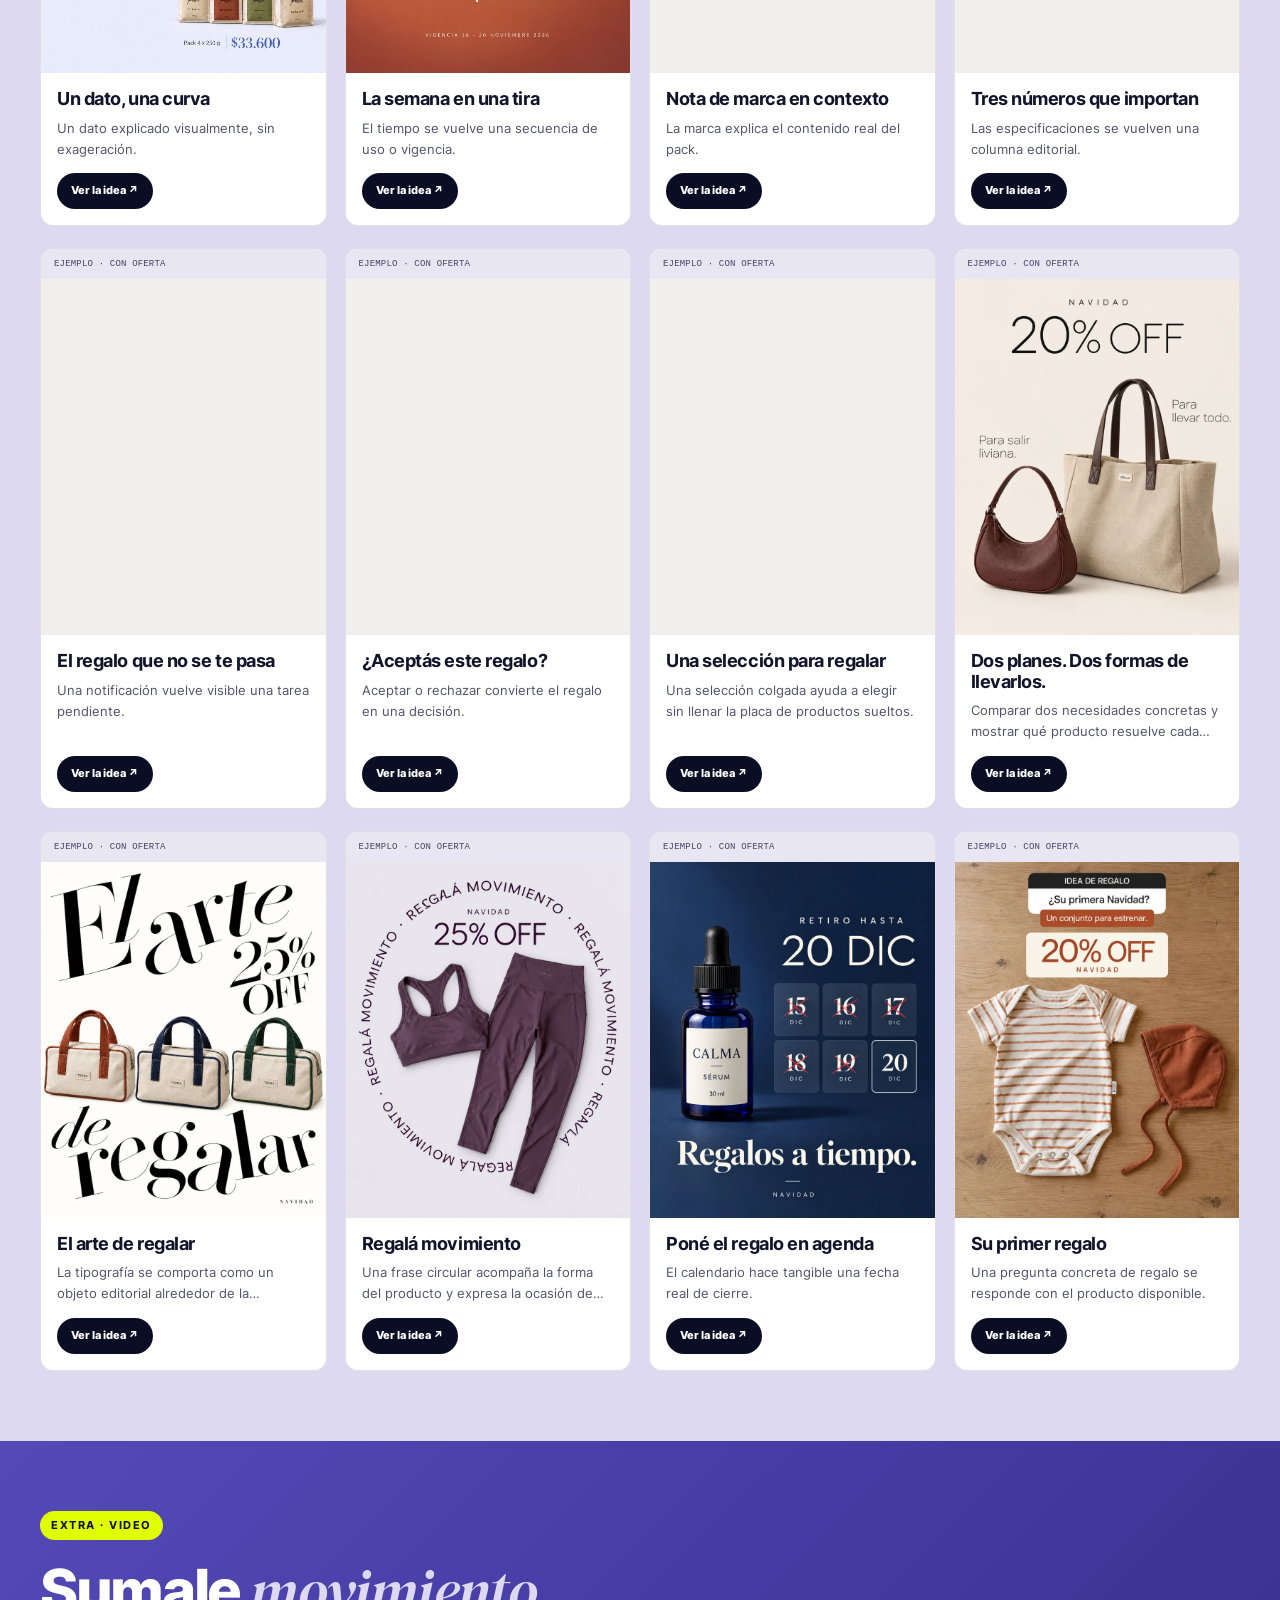
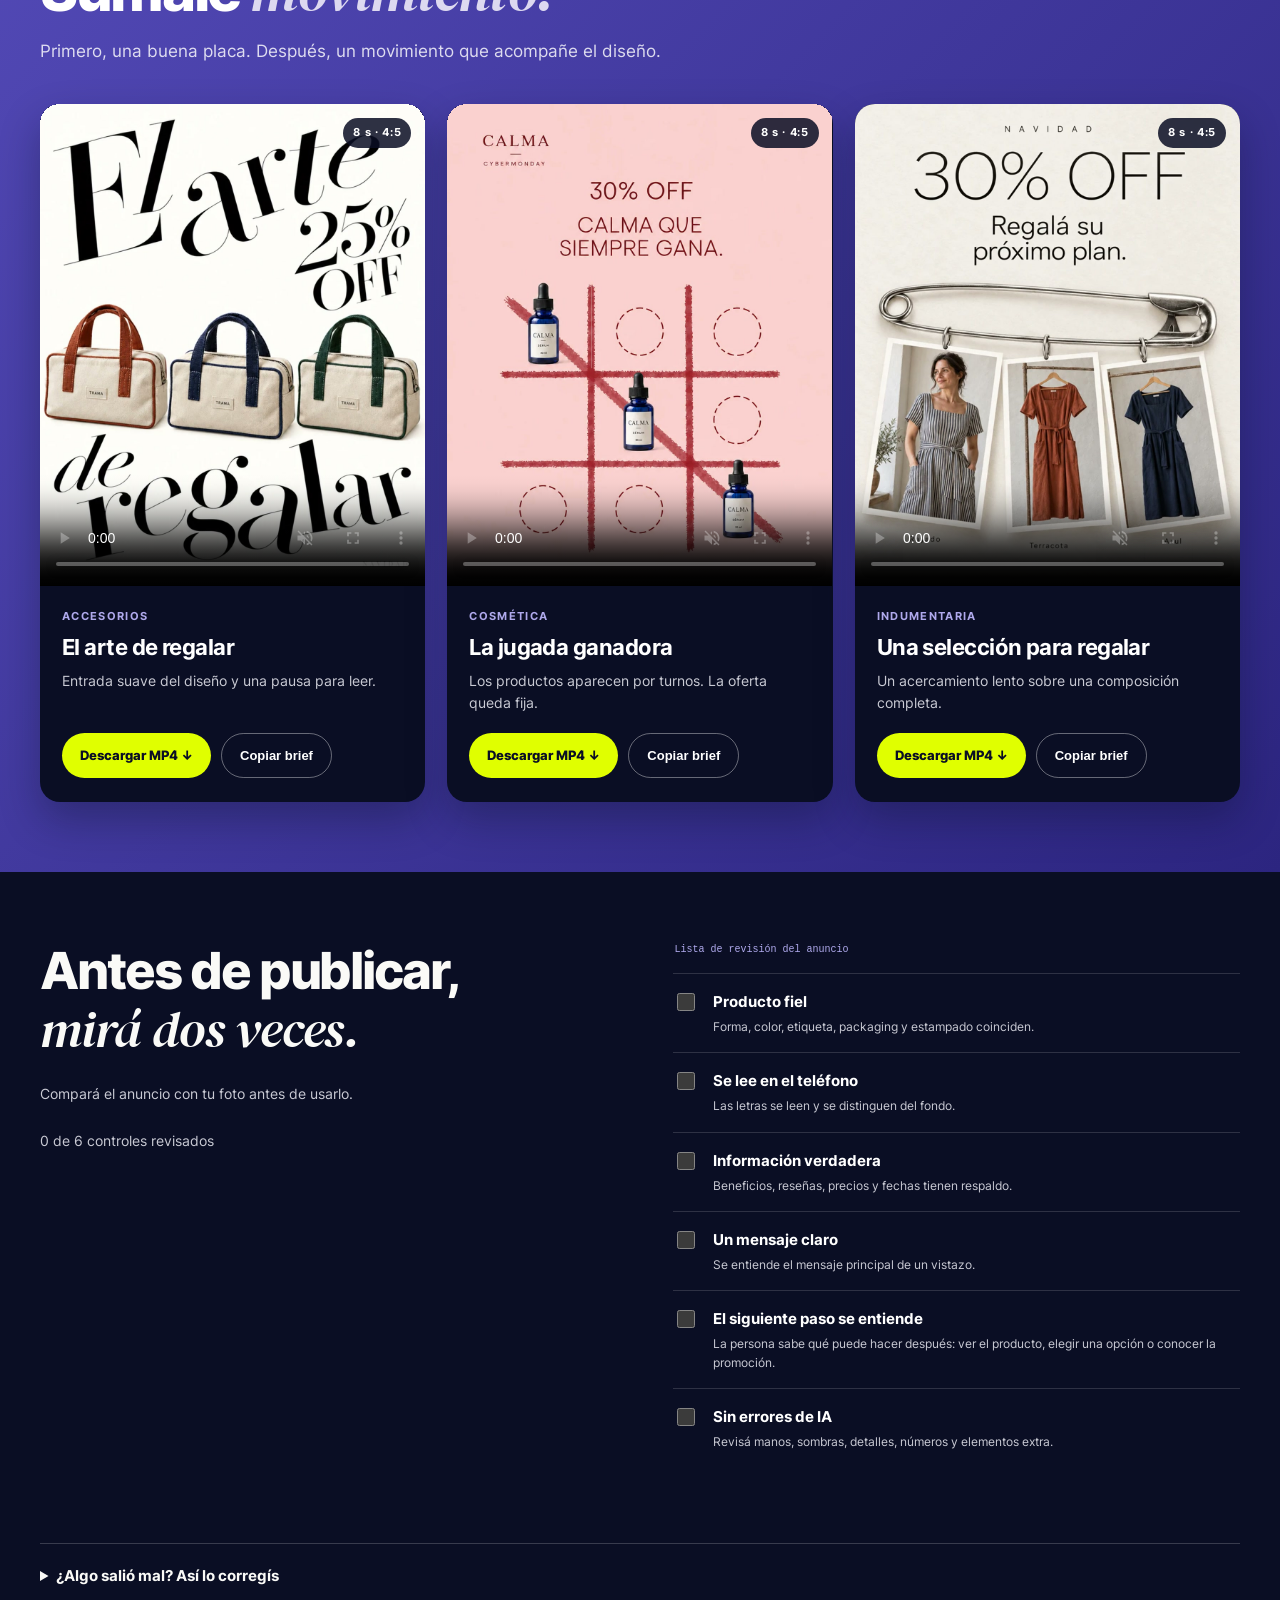
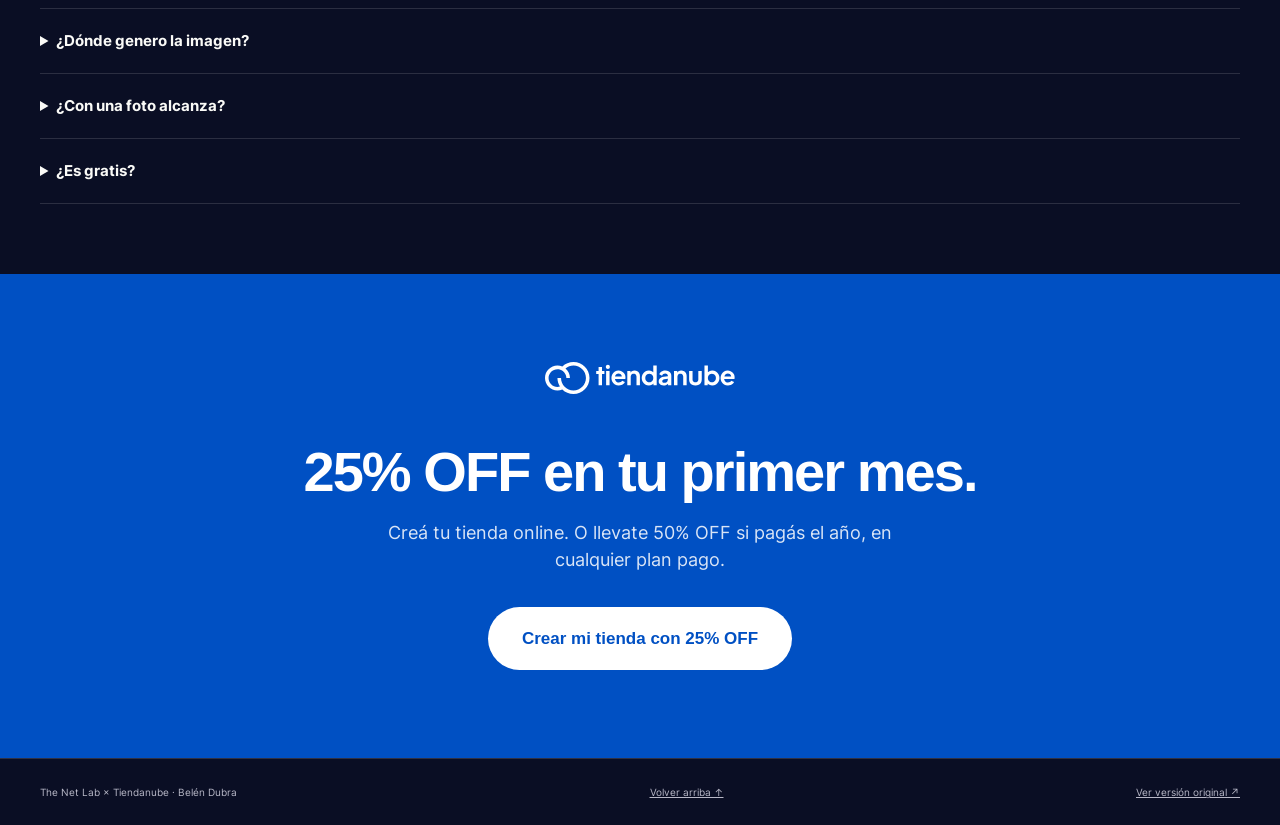
==== commit 57ccf281: "Refine three-input creative prompts and replace motion examples with richer designs" ====
--- a/tiendanube/index.html
+++ b/tiendanube/index.html
@@ -1,4 +1,4 @@
-<!doctype html><html lang="es-AR"><head><meta charset="utf-8"><meta name="viewport" content="width=device-width,initial-scale=1"><title>Anuncios con IA para CyberMonday, Black Friday y Navidad | TNL</title><link rel="stylesheet" href="../styles.css"><meta name="description" content="Guía gratuita con 32 ideas para crear anuncios con IA usando las fotos de tu tienda: referencias, prompts y pasos para CyberMonday, Black Friday y Navidad."><link rel="canonical" href="https://thenet-lab.com/recursos/anuncios-con-ia/"><meta name="robots" content="noindex,follow"><meta property="og:type" content="website"><meta property="og:locale" content="es_AR"><meta property="og:site_name" content="The Net Lab"><meta property="og:title" content="Anuncios con IA para CyberMonday, Black Friday y Navidad"><meta property="og:description" content="Guía gratuita con 32 ideas para crear anuncios con IA usando las fotos de tu tienda: referencias, prompts y pasos para CyberMonday, Black Friday y Navidad."><meta property="og:url" content="https://tnl-create.github.io/freebie-anuncios-temporada/tiendanube/"><meta property="og:image" content="https://tnl-create.github.io/freebie-anuncios-temporada/images/demos/ad-01-v4.webp"><meta property="og:image:alt" content="Anuncio de demostración de The Net Lab"><meta name="twitter:card" content="summary_large_image"><meta name="twitter:title" content="32 ideas para anuncios de temporada con IA"><meta name="twitter:description" content="Guía gratuita con 32 ideas para crear anuncios con IA usando las fotos de tu tienda: referencias, prompts y pasos para CyberMonday, Black Friday y Navidad."><meta name="twitter:image" content="https://tnl-create.github.io/freebie-anuncios-temporada/images/demos/ad-01-v4.webp"><script type="application/ld+json">{"@context": "https://schema.org", "@graph": [{"@type": "Organization", "@id": "https://thenet-lab.com/#organization", "name": "The Net Lab", "url": "https://thenet-lab.com/"}, {"@type": "Person", "@id": "https://tnl-create.github.io/freebie-anuncios-temporada/tiendanube/#belen-dubra", "name": "Belén Dubra", "worksFor": {"@id": "https://thenet-lab.com/#organization"}}, {"@type": "WebPage", "@id": "https://tnl-create.github.io/freebie-anuncios-temporada/tiendanube/#webpage", "url": "https://tnl-create.github.io/freebie-anuncios-temporada/tiendanube/", "name": "Anuncios con IA para CyberMonday, Black Friday y Navidad", "description": "Guía gratuita con 32 ideas para crear anuncios con IA usando las fotos de tu tienda: referencias, prompts y pasos para CyberMonday, Black Friday y Navidad.", "inLanguage": "es-AR", "isAccessibleForFree": true, "dateModified": "2026-10-24", "author": {"@id": "https://tnl-create.github.io/freebie-anuncios-temporada/tiendanube/#belen-dubra"}, "publisher": {"@id": "https://thenet-lab.com/#organization"}, "mainEntity": {"@id": "https://tnl-create.github.io/freebie-anuncios-temporada/tiendanube/#ideas"}}, {"@type": "ItemList", "@id": "https://tnl-create.github.io/freebie-anuncios-temporada/tiendanube/#ideas", "name": "32 ideas para anuncios de temporada", "numberOfItems": 32, "itemListElement": [{"@type": "ListItem", "position": 1, "name": "Titular interrumpido", "url": "https://tnl-create.github.io/freebie-anuncios-temporada/tiendanube/#tnl24-idea-1"}, {"@type": "ListItem", "position": 2, "name": "Textura en dos mundos", "url": "https://tnl-create.github.io/freebie-anuncios-temporada/tiendanube/#tnl24-idea-2"}, {"@type": "ListItem", "position": 3, "name": "La pieza que completa", "url": "https://tnl-create.github.io/freebie-anuncios-temporada/tiendanube/#tnl24-idea-3"}, {"@type": "ListItem", "position": 4, "name": "Miralo de cerca", "url": "https://tnl-create.github.io/freebie-anuncios-temporada/tiendanube/#tnl24-idea-4"}, {"@type": "ListItem", "position": 5, "name": "Lo que estabas buscando", "url": "https://tnl-create.github.io/freebie-anuncios-temporada/tiendanube/#tnl24-idea-5"}, {"@type": "ListItem", "position": 6, "name": "Activá otro modo", "url": "https://tnl-create.github.io/freebie-anuncios-temporada/tiendanube/#tnl24-idea-6"}, {"@type": "ListItem", "position": 7, "name": "Tu selección, ordenada", "url": "https://tnl-create.github.io/freebie-anuncios-temporada/tiendanube/#tnl24-idea-7"}, {"@type": "ListItem", "position": 8, "name": "Ta-te-ti de favoritos", "url": "https://tnl-create.github.io/freebie-anuncios-temporada/tiendanube/#tnl24-idea-8"}, {"@type": "ListItem", "position": 9, "name": "Problema / respuesta", "url": "https://tnl-create.github.io/freebie-anuncios-temporada/tiendanube/#tnl24-idea-9"}, {"@type": "ListItem", "position": 10, "name": "Todos los caminos", "url": "https://tnl-create.github.io/freebie-anuncios-temporada/tiendanube/#tnl24-idea-10"}, {"@type": "ListItem", "position": 11, "name": "Elegí tu match", "url": "https://tnl-create.github.io/freebie-anuncios-temporada/tiendanube/#tnl24-idea-11"}, {"@type": "ListItem", "position": 12, "name": "La comparación útil", "url": "https://tnl-create.github.io/freebie-anuncios-temporada/tiendanube/#tnl24-idea-12"}, {"@type": "ListItem", "position": 13, "name": "Beneficios en el horizonte", "url": "https://tnl-create.github.io/freebie-anuncios-temporada/tiendanube/#tnl24-idea-13"}, {"@type": "ListItem", "position": 14, "name": "Anatomía del producto", "url": "https://tnl-create.github.io/freebie-anuncios-temporada/tiendanube/#tnl24-idea-14"}, {"@type": "ListItem", "position": 15, "name": "Detalle en contexto", "url": "https://tnl-create.github.io/freebie-anuncios-temporada/tiendanube/#tnl24-idea-15"}, {"@type": "ListItem", "position": 16, "name": "De qué está hecho", "url": "https://tnl-create.github.io/freebie-anuncios-temporada/tiendanube/#tnl24-idea-16"}, {"@type": "ListItem", "position": 17, "name": "Una paleta para elegir", "url": "https://tnl-create.github.io/freebie-anuncios-temporada/tiendanube/#tnl24-idea-17"}, {"@type": "ListItem", "position": 18, "name": "Cuatro papeles, un set", "url": "https://tnl-create.github.io/freebie-anuncios-temporada/tiendanube/#tnl24-idea-18"}, {"@type": "ListItem", "position": 19, "name": "El mosaico de colección", "url": "https://tnl-create.github.io/freebie-anuncios-temporada/tiendanube/#tnl24-idea-19"}, {"@type": "ListItem", "position": 20, "name": "El pack, tal como llega", "url": "https://tnl-create.github.io/freebie-anuncios-temporada/tiendanube/#tnl24-idea-20"}, {"@type": "ListItem", "position": 21, "name": "Un dato, una curva", "url": "https://tnl-create.github.io/freebie-anuncios-temporada/tiendanube/#tnl24-idea-21"}, {"@type": "ListItem", "position": 22, "name": "La semana en una tira", "url": "https://tnl-create.github.io/freebie-anuncios-temporada/tiendanube/#tnl24-idea-22"}, {"@type": "ListItem", "position": 23, "name": "Nota de marca en contexto", "url": "https://tnl-create.github.io/freebie-anuncios-temporada/tiendanube/#tnl24-idea-23"}, {"@type": "ListItem", "position": 24, "name": "Tres números que importan", "url": "https://tnl-create.github.io/freebie-anuncios-temporada/tiendanube/#tnl24-idea-24"}, {"@type": "ListItem", "position": 25, "name": "El regalo que no se te pasa", "url": "https://tnl-create.github.io/freebie-anuncios-temporada/tiendanube/#tnl24-idea-28"}, {"@type": "ListItem", "position": 26, "name": "¿Aceptás este regalo?", "url": "https://tnl-create.github.io/freebie-anuncios-temporada/tiendanube/#tnl24-idea-29"}, {"@type": "ListItem", "position": 27, "name": "Una selección para regalar", "url": "https://tnl-create.github.io/freebie-anuncios-temporada/tiendanube/#tnl24-idea-30"}, {"@type": "ListItem", "position": 28, "name": "Dos planes. Dos formas de llevarlos.", "url": "https://tnl-create.github.io/freebie-anuncios-temporada/tiendanube/#tnl24-idea-31"}, {"@type": "ListItem", "position": 29, "name": "El arte de regalar", "url": "https://tnl-create.github.io/freebie-anuncios-temporada/tiendanube/#tnl24-idea-32"}, {"@type": "ListItem", "position": 30, "name": "Regalá movimiento", "url": "https://tnl-create.github.io/freebie-anuncios-temporada/tiendanube/#tnl24-idea-33"}, {"@type": "ListItem", "position": 31, "name": "Poné el regalo en agenda", "url": "https://tnl-create.github.io/freebie-anuncios-temporada/tiendanube/#tnl24-idea-34"}, {"@type": "ListItem", "position": 32, "name": "Su primer regalo", "url": "https://tnl-create.github.io/freebie-anuncios-temporada/tiendanube/#tnl24-idea-35"}]}]}</script><link rel="stylesheet" href="variant.css"></head><body style="margin:0">
+<!doctype html><html lang="es-AR"><head><meta charset="utf-8"><meta name="viewport" content="width=device-width,initial-scale=1"><title>Anuncios con IA para CyberMonday, Black Friday y Navidad | TNL</title><link rel="stylesheet" href="../styles.css"><meta name="description" content="Guía gratuita con 32 ideas para crear anuncios con IA usando las fotos de tu tienda: referencias, prompts y pasos para CyberMonday, Black Friday y Navidad."><link rel="canonical" href="https://thenet-lab.com/recursos/anuncios-con-ia/"><meta name="robots" content="noindex,follow"><meta property="og:type" content="website"><meta property="og:locale" content="es_AR"><meta property="og:site_name" content="The Net Lab"><meta property="og:title" content="Anuncios con IA para CyberMonday, Black Friday y Navidad"><meta property="og:description" content="Guía gratuita con 32 ideas para crear anuncios con IA usando las fotos de tu tienda: referencias, prompts y pasos para CyberMonday, Black Friday y Navidad."><meta property="og:url" content="https://tnl-create.github.io/freebie-anuncios-temporada/tiendanube/"><meta property="og:image" content="https://tnl-create.github.io/freebie-anuncios-temporada/images/demos/ad-01-v4.webp"><meta property="og:image:alt" content="Anuncio de demostración de The Net Lab"><meta name="twitter:card" content="summary_large_image"><meta name="twitter:title" content="32 ideas para anuncios de temporada con IA"><meta name="twitter:description" content="Guía gratuita con 32 ideas para crear anuncios con IA usando las fotos de tu tienda: referencias, prompts y pasos para CyberMonday, Black Friday y Navidad."><meta name="twitter:image" content="https://tnl-create.github.io/freebie-anuncios-temporada/images/demos/ad-01-v4.webp"><script type="application/ld+json">{"@context": "https://schema.org", "@graph": [{"@type": "Organization", "@id": "https://thenet-lab.com/#organization", "name": "The Net Lab", "url": "https://thenet-lab.com/"}, {"@type": "Person", "@id": "https://tnl-create.github.io/freebie-anuncios-temporada/tiendanube/#belen-dubra", "name": "Belén Dubra", "worksFor": {"@id": "https://thenet-lab.com/#organization"}}, {"@type": "WebPage", "@id": "https://tnl-create.github.io/freebie-anuncios-temporada/tiendanube/#webpage", "url": "https://tnl-create.github.io/freebie-anuncios-temporada/tiendanube/", "name": "Anuncios con IA para CyberMonday, Black Friday y Navidad", "description": "Guía gratuita con 32 ideas para crear anuncios con IA usando las fotos de tu tienda: referencias, prompts y pasos para CyberMonday, Black Friday y Navidad.", "inLanguage": "es-AR", "isAccessibleForFree": true, "dateModified": "2026-10-25", "author": {"@id": "https://tnl-create.github.io/freebie-anuncios-temporada/tiendanube/#belen-dubra"}, "publisher": {"@id": "https://thenet-lab.com/#organization"}, "mainEntity": {"@id": "https://tnl-create.github.io/freebie-anuncios-temporada/tiendanube/#ideas"}}, {"@type": "ItemList", "@id": "https://tnl-create.github.io/freebie-anuncios-temporada/tiendanube/#ideas", "name": "32 ideas para anuncios de temporada", "numberOfItems": 32, "itemListElement": [{"@type": "ListItem", "position": 1, "name": "Titular interrumpido", "url": "https://tnl-create.github.io/freebie-anuncios-temporada/tiendanube/#tnl24-idea-1"}, {"@type": "ListItem", "position": 2, "name": "Textura en dos mundos", "url": "https://tnl-create.github.io/freebie-anuncios-temporada/tiendanube/#tnl24-idea-2"}, {"@type": "ListItem", "position": 3, "name": "La pieza que completa", "url": "https://tnl-create.github.io/freebie-anuncios-temporada/tiendanube/#tnl24-idea-3"}, {"@type": "ListItem", "position": 4, "name": "Miralo de cerca", "url": "https://tnl-create.github.io/freebie-anuncios-temporada/tiendanube/#tnl24-idea-4"}, {"@type": "ListItem", "position": 5, "name": "Lo que estabas buscando", "url": "https://tnl-create.github.io/freebie-anuncios-temporada/tiendanube/#tnl24-idea-5"}, {"@type": "ListItem", "position": 6, "name": "Activá otro modo", "url": "https://tnl-create.github.io/freebie-anuncios-temporada/tiendanube/#tnl24-idea-6"}, {"@type": "ListItem", "position": 7, "name": "Tu selección, ordenada", "url": "https://tnl-create.github.io/freebie-anuncios-temporada/tiendanube/#tnl24-idea-7"}, {"@type": "ListItem", "position": 8, "name": "Ta-te-ti de favoritos", "url": "https://tnl-create.github.io/freebie-anuncios-temporada/tiendanube/#tnl24-idea-8"}, {"@type": "ListItem", "position": 9, "name": "Problema / respuesta", "url": "https://tnl-create.github.io/freebie-anuncios-temporada/tiendanube/#tnl24-idea-9"}, {"@type": "ListItem", "position": 10, "name": "Todos los caminos", "url": "https://tnl-create.github.io/freebie-anuncios-temporada/tiendanube/#tnl24-idea-10"}, {"@type": "ListItem", "position": 11, "name": "Elegí tu match", "url": "https://tnl-create.github.io/freebie-anuncios-temporada/tiendanube/#tnl24-idea-11"}, {"@type": "ListItem", "position": 12, "name": "La comparación útil", "url": "https://tnl-create.github.io/freebie-anuncios-temporada/tiendanube/#tnl24-idea-12"}, {"@type": "ListItem", "position": 13, "name": "Beneficios en el horizonte", "url": "https://tnl-create.github.io/freebie-anuncios-temporada/tiendanube/#tnl24-idea-13"}, {"@type": "ListItem", "position": 14, "name": "Anatomía del producto", "url": "https://tnl-create.github.io/freebie-anuncios-temporada/tiendanube/#tnl24-idea-14"}, {"@type": "ListItem", "position": 15, "name": "Detalle en contexto", "url": "https://tnl-create.github.io/freebie-anuncios-temporada/tiendanube/#tnl24-idea-15"}, {"@type": "ListItem", "position": 16, "name": "De qué está hecho", "url": "https://tnl-create.github.io/freebie-anuncios-temporada/tiendanube/#tnl24-idea-16"}, {"@type": "ListItem", "position": 17, "name": "Una paleta para elegir", "url": "https://tnl-create.github.io/freebie-anuncios-temporada/tiendanube/#tnl24-idea-17"}, {"@type": "ListItem", "position": 18, "name": "Cuatro papeles, un set", "url": "https://tnl-create.github.io/freebie-anuncios-temporada/tiendanube/#tnl24-idea-18"}, {"@type": "ListItem", "position": 19, "name": "El mosaico de colección", "url": "https://tnl-create.github.io/freebie-anuncios-temporada/tiendanube/#tnl24-idea-19"}, {"@type": "ListItem", "position": 20, "name": "El pack, tal como llega", "url": "https://tnl-create.github.io/freebie-anuncios-temporada/tiendanube/#tnl24-idea-20"}, {"@type": "ListItem", "position": 21, "name": "Un dato, una curva", "url": "https://tnl-create.github.io/freebie-anuncios-temporada/tiendanube/#tnl24-idea-21"}, {"@type": "ListItem", "position": 22, "name": "La semana en una tira", "url": "https://tnl-create.github.io/freebie-anuncios-temporada/tiendanube/#tnl24-idea-22"}, {"@type": "ListItem", "position": 23, "name": "Nota de marca en contexto", "url": "https://tnl-create.github.io/freebie-anuncios-temporada/tiendanube/#tnl24-idea-23"}, {"@type": "ListItem", "position": 24, "name": "Tres números que importan", "url": "https://tnl-create.github.io/freebie-anuncios-temporada/tiendanube/#tnl24-idea-24"}, {"@type": "ListItem", "position": 25, "name": "El regalo que no se te pasa", "url": "https://tnl-create.github.io/freebie-anuncios-temporada/tiendanube/#tnl24-idea-28"}, {"@type": "ListItem", "position": 26, "name": "¿Aceptás este regalo?", "url": "https://tnl-create.github.io/freebie-anuncios-temporada/tiendanube/#tnl24-idea-29"}, {"@type": "ListItem", "position": 27, "name": "Una selección para regalar", "url": "https://tnl-create.github.io/freebie-anuncios-temporada/tiendanube/#tnl24-idea-30"}, {"@type": "ListItem", "position": 28, "name": "Dos planes. Dos formas de llevarlos.", "url": "https://tnl-create.github.io/freebie-anuncios-temporada/tiendanube/#tnl24-idea-31"}, {"@type": "ListItem", "position": 29, "name": "El arte de regalar", "url": "https://tnl-create.github.io/freebie-anuncios-temporada/tiendanube/#tnl24-idea-32"}, {"@type": "ListItem", "position": 30, "name": "Regalá movimiento", "url": "https://tnl-create.github.io/freebie-anuncios-temporada/tiendanube/#tnl24-idea-33"}, {"@type": "ListItem", "position": 31, "name": "Poné el regalo en agenda", "url": "https://tnl-create.github.io/freebie-anuncios-temporada/tiendanube/#tnl24-idea-34"}, {"@type": "ListItem", "position": 32, "name": "Su primer regalo", "url": "https://tnl-create.github.io/freebie-anuncios-temporada/tiendanube/#tnl24-idea-35"}]}]}</script><link rel="stylesheet" href="variant.css"></head><body style="margin:0">
 <div id="tnl24">
 <a class="skip" href="#tnl24-library">Saltar a la biblioteca</a>
 
@@ -166,28 +166,13 @@
 
 
 <section class="library light" id="tnl24-library"><div class="section-heading"><div><h2>Elegí una idea.<br><em>Hacela con tu producto.</em></h2></div><p>Abrí una ficha: descargá la referencia, copiá el prompt y adjuntá tu foto en ChatGPT.</p></div><div class="mode-panel"><label>Versión del anuncio<select id="tnl24-mode"><option value="offer">Con promoción</option><option value="base">Sin oferta</option></select></label><p id="tnl24-mode-state" role="status">Con o sin promoción.</p><button class="btn dark" type="button" id="tnl24-express">Tengo una foto: opciones rápidas ↗</button></div><details class="library-filters"><summary>Buscar o filtrar ideas</summary><div class="reason-picker"><label for="tnl24-reason">¿Qué querés comunicar?<select id="tnl24-reason"><option value="">Todos los motivos para comprar</option></select></label><p id="tnl24-reason-hint" role="status"></p></div><div class="filters"><label>Buscar<input type="search" id="tnl24-search" placeholder="Zoom, pack, regalo…"></label><label>Familia<select id="tnl24-family"><option value="">Todas las familias</option></select></label><label>Temporada<select id="tnl24-season"><option value="">Todas las temporadas</option></select></label><label>Producto<select id="tnl24-category"><option value="">Todas las categorías</option></select></label></div></details><div class="library-state"><p id="tnl24-count" role="status" aria-live="polite"></p><label class="check-inline"><input type="checkbox" id="tnl24-onephoto">Tengo una sola foto</label><label class="check-inline"><input type="checkbox" id="tnl24-secondary">Incluir las 2 opciones secundarias</label><button type="button" class="text-btn" id="tnl24-reset">Limpiar filtros</button></div><div class="grid" id="tnl24-grid"><article class="card" id="tnl24-idea-1"><div class="ref-tag">ANUNCIO DE DEMOSTRACIÓN</div><div class="image-wrap"><img src="../images/demos/ad-01-v4.webp" alt="Ejemplo de Titular interrumpido con producto y promoción de demostración" width="736" height="920" loading="lazy" decoding="async"></div><div class="card-body"><h3>Titular interrumpido</h3><p>El producto se mete en la conversación.</p><details><summary>Cómo usar esta idea</summary><h4>Cuándo usarla</h4><p>Simplificar una rutina o desafiar una objeción.</p><h4>Qué fotos necesitás</h4><p>Una foto frontal de alta resolución.</p><h4>Qué cuidar</h4><p>Tapar letras esenciales o la etiqueta.</p><p><a href="../images/references/ref-07.webp" download>Descargar referencia visual</a> · <a href="https://ar.pinterest.com/pin/547046686009211202/" rel="noopener">Ver referencia original de Pinterest</a></p><p><a href="prompts/idea-1-con-oferta.txt" download>Descargar instrucciones con promoción</a> · <a href="prompts/idea-1-sin-oferta.txt" download>Descargar instrucciones sin promoción</a></p></details></div></article><article class="card" id="tnl24-idea-2"><div class="ref-tag">ANUNCIO DE DEMOSTRACIÓN</div><div class="image-wrap"><img src="../images/demos/ad-02-v4.webp" alt="Ejemplo de Textura en dos mundos con producto y promoción de demostración" width="736" height="920" loading="lazy" decoding="async"></div><div class="card-body"><h3>Textura en dos mundos</h3><p>La textura se siente antes de explicarse.</p><details><summary>Cómo usar esta idea</summary><h4>Cuándo usarla</h4><p>Material, terminación o experiencia sensorial real.</p><h4>Qué fotos necesitás</h4><p>Foto del producto y macro real del material o textura.</p><h4>Qué cuidar</h4><p>Inventar textura o alterar el estampado.</p><p><a href="../images/references/ref-16.webp" download>Descargar referencia visual</a> · <a href="https://ar.pinterest.com/pin/547046686009680656/" rel="noopener">Ver referencia original de Pinterest</a></p><p><a href="prompts/idea-2-con-oferta.txt" download>Descargar instrucciones con promoción</a> · <a href="prompts/idea-2-sin-oferta.txt" download>Descargar instrucciones sin promoción</a></p></details></div></article><article class="card" id="tnl24-idea-3"><div class="ref-tag">ANUNCIO DE DEMOSTRACIÓN</div><div class="image-wrap"><img src="../images/demos/ad-03-v4.webp" alt="Ejemplo de La pieza que completa con producto y promoción de demostración" width="736" height="920" loading="lazy" decoding="async"></div><div class="card-body"><h3>La pieza que completa</h3><p>Una pieza resuelve una necesidad concreta.</p><details><summary>Cómo usar esta idea</summary><h4>Cuándo usarla</h4><p>Completar un set, una rutina o un regalo.</p><h4>Qué fotos necesitás</h4><p>Una foto recortable; segunda foto opcional del complemento real.</p><h4>Qué cuidar</h4><p>Sugerir curación o una transformación no demostrada.</p><p><a href="../images/references/ref-17.webp" download>Descargar referencia visual</a> · <a href="https://ar.pinterest.com/pin/547046686009680657/" rel="noopener">Ver referencia original de Pinterest</a></p><p><a href="prompts/idea-3-con-oferta.txt" download>Descargar instrucciones con promoción</a> · <a href="prompts/idea-3-sin-oferta.txt" download>Descargar instrucciones sin promoción</a></p></details></div></article><article class="card" id="tnl24-idea-4"><div class="ref-tag">ANUNCIO DE DEMOSTRACIÓN</div><div class="image-wrap"><img src="../images/demos/ad-04-v4.webp" alt="Ejemplo de Miralo de cerca con producto y promoción de demostración" width="736" height="920" loading="lazy" decoding="async"></div><div class="card-body"><h3>Miralo de cerca</h3><p>El detalle hace tangible el valor.</p><details><summary>Cómo usar esta idea</summary><h4>Cuándo usarla</h4><p>Acabado, cierre, costura o ingrediente indicado en etiqueta.</p><h4>Qué fotos necesitás</h4><p>Foto completa y macro o archivo suficiente para ampliar sin perder definición.</p><h4>Qué cuidar</h4><p>La IA inventa lo que no se alcanza a ver.</p><p><a href="../images/references/ref-22.webp" download>Descargar referencia visual</a> · <a href="https://ar.pinterest.com/pin/547046686009728720/" rel="noopener">Ver referencia original de Pinterest</a></p><p><a href="prompts/idea-4-con-oferta.txt" download>Descargar instrucciones con promoción</a> · <a href="prompts/idea-4-sin-oferta.txt" download>Descargar instrucciones sin promoción</a></p></details></div></article><article class="card" id="tnl24-idea-5"><div class="ref-tag">ANUNCIO DE DEMOSTRACIÓN</div><div class="image-wrap"><img src="../images/demos/ad-05-v4.webp" alt="Ejemplo de Lo que estabas buscando con producto y promoción de demostración" width="736" height="920" loading="lazy" decoding="async"></div><div class="card-body"><h3>Lo que estabas buscando</h3><p>Una intención de búsqueda se vuelve selección visual.</p><details><summary>Cómo usar esta idea</summary><h4>Cuándo usarla</h4><p>Encontrar un regalo o un producto para una situación.</p><h4>Qué fotos necesitás</h4><p>Hasta cuatro fotografías reales; puede repetirse un recorte con detalles visibles.</p><h4>Qué cuidar</h4><p>Imitar un buscador real o inventar resultados/reseñas.</p><p><a href="../images/references/ref-04.webp" download>Descargar referencia visual</a> · <a href="https://ar.pinterest.com/pin/547046686008906715/" rel="noopener">Ver referencia original de Pinterest</a></p><p><a href="prompts/idea-5-con-oferta.txt" download>Descargar instrucciones con promoción</a> · <a href="prompts/idea-5-sin-oferta.txt" download>Descargar instrucciones sin promoción</a></p></details></div></article><article class="card" id="tnl24-idea-6"><div class="ref-tag">ANUNCIO DE DEMOSTRACIÓN</div><div class="image-wrap"><img src="../images/demos/ad-06-v4.webp" alt="Ejemplo de Activá otro modo con producto y promoción de demostración" width="736" height="920" loading="lazy" decoding="async"></div><div class="card-body"><h3>Activá otro modo</h3><p>El interruptor representa una elección.</p><details><summary>Cómo usar esta idea</summary><h4>Cuándo usarla</h4><p>Activar una ocasión: modo regalo, modo descanso, modo salida.</p><h4>Qué fotos necesitás</h4><p>Una foto; dos escenas reales solo si se desea comparar contextos.</p><h4>Qué cuidar</h4><p>Convertir la metáfora en un antes/después corporal.</p><p><a href="../images/references/ref-08.webp" download>Descargar referencia visual</a> · <a href="https://ar.pinterest.com/pin/547046686009211245/" rel="noopener">Ver referencia original de Pinterest</a></p><p><a href="prompts/idea-6-con-oferta.txt" download>Descargar instrucciones con promoción</a> · <a href="prompts/idea-6-sin-oferta.txt" download>Descargar instrucciones sin promoción</a></p></details></div></article><article class="card" id="tnl24-idea-7"><div class="ref-tag">ANUNCIO DE DEMOSTRACIÓN</div><div class="image-wrap"><img src="../images/demos/ad-07-v4.webp" alt="Ejemplo de Tu selección, ordenada con producto y promoción de demostración" width="736" height="920" loading="lazy" decoding="async"></div><div class="card-body"><h3>Tu selección, ordenada</h3><p>Un escritorio organiza las ocasiones de compra.</p><details><summary>Cómo usar esta idea</summary><h4>Cuándo usarla</h4><p>Ordenar una colección por ocasión o destinatario.</p><h4>Qué fotos necesitás</h4><p>Foto real en uso autorizada y selección real por carpeta.</p><h4>Qué cuidar</h4><p>Inventar gestos, modelos o contenido de la colección.</p><p><a href="../images/references/ref-14.webp" download>Descargar referencia visual</a> · <a href="https://ar.pinterest.com/pin/547046686009680651/" rel="noopener">Ver referencia original de Pinterest</a></p><p><a href="prompts/idea-7-con-oferta.txt" download>Descargar instrucciones con promoción</a> · <a href="prompts/idea-7-sin-oferta.txt" download>Descargar instrucciones sin promoción</a></p></details></div></article><article class="card" id="tnl24-idea-8"><div class="ref-tag">ANUNCIO DE DEMOSTRACIÓN</div><div class="image-wrap"><img src="../images/demos/ad-08-v4.webp" alt="Ejemplo de Ta-te-ti de favoritos con producto y promoción de demostración" width="736" height="920" loading="lazy" decoding="async"></div><div class="card-body"><h3>Ta-te-ti de favoritos</h3><p>El producto se convierte en ficha de un juego.</p><details><summary>Cómo usar esta idea</summary><h4>Cuándo usarla</h4><p>Elegir un favorito o comunicar compra por cantidad real.</p><h4>Qué fotos necesitás</h4><p>Una foto recortable; repetir no implica que se venda un pack.</p><h4>Qué cuidar</h4><p>Interpretar la repetición como oferta 3x1 inexistente.</p><p><a href="../images/references/ref-26.webp" download>Descargar referencia visual</a> · <a href="https://ar.pinterest.com/pin/547046686008504281/" rel="noopener">Ver referencia original de Pinterest</a></p><p><a href="prompts/idea-8-con-oferta.txt" download>Descargar instrucciones con promoción</a> · <a href="prompts/idea-8-sin-oferta.txt" download>Descargar instrucciones sin promoción</a></p></details></div></article><article class="card" id="tnl24-idea-9"><div class="ref-tag">ANUNCIO DE DEMOSTRACIÓN</div><div class="image-wrap"><img src="../images/demos/ad-09-v4.webp" alt="Ejemplo de Problema / respuesta con producto y promoción de demostración" width="736" height="920" loading="lazy" decoding="async"></div><div class="card-body"><h3>Problema / respuesta</h3><p>Una fricción concreta encuentra una respuesta.</p><details><summary>Cómo usar esta idea</summary><h4>Cuándo usarla</h4><p>Resolver una objeción de uso con atributos comprobables.</p><h4>Qué fotos necesitás</h4><p>Una foto y dos pares problema/respuesta respaldados.</p><h4>Qué cuidar</h4><p>Promesas absolutas o listas demasiado largas.</p><p><a href="../images/references/ref-02.webp" download>Descargar referencia visual</a> · <a href="https://ar.pinterest.com/pin/547046686008818869/" rel="noopener">Ver referencia original de Pinterest</a></p><p><a href="prompts/idea-9-con-oferta.txt" download>Descargar instrucciones con promoción</a> · <a href="prompts/idea-9-sin-oferta.txt" download>Descargar instrucciones sin promoción</a></p></details></div></article><article class="card" id="tnl24-idea-10"><div class="ref-tag">ANUNCIO DE DEMOSTRACIÓN</div><div class="image-wrap"><img src="../images/demos/ad-10-v4.webp" alt="Ejemplo de Todos los caminos con producto y promoción de demostración" width="736" height="920" loading="lazy" decoding="async"></div><div class="card-body"><h3>Todos los caminos</h3><p>Un recorrido de decisiones lleva al producto.</p><details><summary>Cómo usar esta idea</summary><h4>Cuándo usarla</h4><p>Facilitar la elección de un regalo o una necesidad cotidiana.</p><h4>Qué fotos necesitás</h4><p>Una foto y preguntas que tengan sentido para la oferta.</p><h4>Qué cuidar</h4><p>Flechas incoherentes o falsa personalización.</p><p><a href="../images/references/ref-11.webp" download>Descargar referencia visual</a> · <a href="https://ar.pinterest.com/pin/547046686009528763/" rel="noopener">Ver referencia original de Pinterest</a></p><p><a href="prompts/idea-10-con-oferta.txt" download>Descargar instrucciones con promoción</a> · <a href="prompts/idea-10-sin-oferta.txt" download>Descargar instrucciones sin promoción</a></p></details></div></article><article class="card" id="tnl24-idea-11"><div class="ref-tag">ANUNCIO DE DEMOSTRACIÓN</div><div class="image-wrap"><img src="../images/demos/ad-11-v4.webp" alt="Ejemplo de Elegí tu match con producto y promoción de demostración" width="736" height="920" loading="lazy" decoding="async"></div><div class="card-body"><h3>Elegí tu match</h3><p>Dos opciones de la marca responden a necesidades diferentes.</p><details><summary>Cómo usar esta idea</summary><h4>Cuándo usarla</h4><p>Comparar tamaños, modelos o sabores existentes.</p><h4>Qué fotos necesitás</h4><p>Foto real de cada una de las dos opciones.</p><h4>Qué cuidar</h4><p>Inventar la segunda variante o copiar personajes ajenos.</p><p><a href="../images/references/ref-23.webp" download>Descargar referencia visual</a> · <a href="https://ar.pinterest.com/pin/547046686009728760/" rel="noopener">Ver referencia original de Pinterest</a></p><p><a href="prompts/idea-11-con-oferta.txt" download>Descargar instrucciones con promoción</a> · <a href="prompts/idea-11-sin-oferta.txt" download>Descargar instrucciones sin promoción</a></p></details></div></article><article class="card" id="tnl24-idea-12"><div class="ref-tag">ANUNCIO DE DEMOSTRACIÓN</div><div class="image-wrap"><img src="../images/demos/ad-12-v4.webp" alt="Ejemplo de La comparación útil con producto y promoción de demostración" width="736" height="920" loading="lazy" decoding="async"></div><div class="card-body"><h3>La comparación útil</h3><p>Una tabla hace visible una diferencia de compra.</p><details><summary>Cómo usar esta idea</summary><h4>Cuándo usarla</h4><p>Comparar compra individual y pack, o dos modalidades reales.</p><h4>Qué fotos necesitás</h4><p>Una foto y tres criterios verificables para ambas modalidades.</p><h4>Qué cuidar</h4><p>Difamar competidores o inventar ahorros y servicios.</p><p><a href="../images/references/ref-24.webp" download>Descargar referencia visual</a> · <a href="https://ar.pinterest.com/pin/547046686008475743/" rel="noopener">Ver referencia original de Pinterest</a></p><p><a href="prompts/idea-12-con-oferta.txt" download>Descargar instrucciones con promoción</a> · <a href="prompts/idea-12-sin-oferta.txt" download>Descargar instrucciones sin promoción</a></p></details></div></article><article class="card" id="tnl24-idea-13"><div class="ref-tag">ANUNCIO DE DEMOSTRACIÓN</div><div class="image-wrap"><img src="../images/demos/ad-13-v4.webp" alt="Ejemplo de Beneficios en el horizonte con producto y promoción de demostración" width="736" height="920" loading="lazy" decoding="async"></div><div class="card-body"><h3>Beneficios en el horizonte</h3><p>Los beneficios se leen como símbolos, la foto aporta realidad.</p><details><summary>Cómo usar esta idea</summary><h4>Cuándo usarla</h4><p>Comunicar portabilidad, capacidad o facilidad de uso.</p><h4>Qué fotos necesitás</h4><p>Foto en uso real con espacio superior o foto recortable sin manos inventadas.</p><h4>Qué cuidar</h4><p>Iconos que parecen sellos de certificación.</p><p><a href="../images/references/ref-06.webp" download>Descargar referencia visual</a> · <a href="https://ar.pinterest.com/pin/547046686008950232/" rel="noopener">Ver referencia original de Pinterest</a></p><p><a href="prompts/idea-13-con-oferta.txt" download>Descargar instrucciones con promoción</a> · <a href="prompts/idea-13-sin-oferta.txt" download>Descargar instrucciones sin promoción</a></p></details></div></article><article class="card" id="tnl24-idea-14"><div class="ref-tag">ANUNCIO DE DEMOSTRACIÓN</div><div class="image-wrap"><img src="../images/demos/ad-14-v4.webp" alt="Ejemplo de Anatomía del producto con producto y promoción de demostración" width="736" height="920" loading="lazy" decoding="async"></div><div class="card-body"><h3>Anatomía del producto</h3><p>Cada señal apunta a una característica física.</p><details><summary>Cómo usar esta idea</summary><h4>Cuándo usarla</h4><p>Explicar cierre, material, capacidad o piezas reales.</p><h4>Qué fotos necesitás</h4><p>Foto frontal y tres atributos visibles o documentados.</p><h4>Qué cuidar</h4><p>Señalar zonas incorrectas o inventar materiales.</p><p><a href="../images/references/ref-10.webp" download>Descargar referencia visual</a> · <a href="https://ar.pinterest.com/pin/547046686009416056/" rel="noopener">Ver referencia original de Pinterest</a></p><p><a href="prompts/idea-14-con-oferta.txt" download>Descargar instrucciones con promoción</a> · <a href="prompts/idea-14-sin-oferta.txt" download>Descargar instrucciones sin promoción</a></p></details></div></article><article class="card" id="tnl24-idea-15"><div class="ref-tag">ANUNCIO DE DEMOSTRACIÓN</div><div class="image-wrap"><img src="../images/demos/ad-15-v4.webp" alt="Ejemplo de Detalle en contexto con producto y promoción de demostración" width="736" height="920" loading="lazy" decoding="async"></div><div class="card-body"><h3>Detalle en contexto</h3><p>La foto completa y sus detalles cuentan una sola historia.</p><details><summary>Cómo usar esta idea</summary><h4>Cuándo usarla</h4><p>Mostrar costuras, herrajes, terminaciones o dimensiones.</p><h4>Qué fotos necesitás</h4><p>Foto real en uso en alta resolución o tres macros de la misma unidad.</p><h4>Qué cuidar</h4><p>Cambiar cara, ropa o patrón en los zooms.</p><p><a href="../images/references/ref-13.webp" download>Descargar referencia visual</a> · <a href="https://ar.pinterest.com/pin/547046686009672402/" rel="noopener">Ver referencia original de Pinterest</a></p><p><a href="prompts/idea-15-con-oferta.txt" download>Descargar instrucciones con promoción</a> · <a href="prompts/idea-15-sin-oferta.txt" download>Descargar instrucciones sin promoción</a></p></details></div></article><article class="card" id="tnl24-idea-16"><div class="ref-tag">ANUNCIO DE DEMOSTRACIÓN</div><div class="image-wrap"><img src="../images/demos/ad-16-v4.webp" alt="Ejemplo de De qué está hecho con producto y promoción de demostración" width="736" height="920" loading="lazy" decoding="async"></div><div class="card-body"><h3>De qué está hecho</h3><p>Los componentes forman una columna explicativa.</p><details><summary>Cómo usar esta idea</summary><h4>Cuándo usarla</h4><p>Materiales de fabricación o ingredientes confirmados.</p><h4>Qué fotos necesitás</h4><p>Foto de producto cerrado y fotos autorizadas de ingredientes/componentes.</p><h4>Qué cuidar</h4><p>Abrir el envase o inventar ingredientes y cantidades.</p><p><a href="../images/references/ref-21.webp" download>Descargar referencia visual</a> · <a href="https://ar.pinterest.com/pin/547046686009728656/" rel="noopener">Ver referencia original de Pinterest</a></p><p><a href="prompts/idea-16-con-oferta.txt" download>Descargar instrucciones con promoción</a> · <a href="prompts/idea-16-sin-oferta.txt" download>Descargar instrucciones sin promoción</a></p></details></div></article><article class="card" id="tnl24-idea-17"><div class="ref-tag">ANUNCIO DE DEMOSTRACIÓN</div><div class="image-wrap"><img src="../images/demos/ad-17-v4.webp" alt="Ejemplo de Una paleta para elegir con producto y promoción de demostración" width="736" height="920" loading="lazy" decoding="async"></div><div class="card-body"><h3>Una paleta para elegir</h3><p>Cada variante tiene su propio territorio cromático.</p><details><summary>Cómo usar esta idea</summary><h4>Cuándo usarla</h4><p>Elegir color, sabor o modelo disponible.</p><h4>Qué fotos necesitás</h4><p>Una foto por variante real; mínimo tres variantes para que el mecanismo tenga sentido.</p><h4>Qué cuidar</h4><p>Recolorear el mismo producto para inventar variantes.</p><p><a href="../images/references/ref-05.webp" download>Descargar referencia visual</a> · <a href="https://ar.pinterest.com/pin/547046686009680558/" rel="noopener">Ver referencia original de Pinterest</a></p><p><a href="prompts/idea-17-con-oferta.txt" download>Descargar instrucciones con promoción</a> · <a href="prompts/idea-17-sin-oferta.txt" download>Descargar instrucciones sin promoción</a></p></details></div></article><article class="card" id="tnl24-idea-18"><div class="ref-tag">ANUNCIO DE DEMOSTRACIÓN</div><div class="image-wrap"><img src="../images/demos/ad-18-v4.webp" alt="Ejemplo de Cuatro papeles, un set con producto y promoción de demostración" width="736" height="920" loading="lazy" decoding="async"></div><div class="card-body"><h3>Cuatro papeles, un set</h3><p>Un set se entiende por sus partes y su orden.</p><details><summary>Cómo usar esta idea</summary><h4>Cuándo usarla</h4><p>Rutina de cuatro pasos o pack de cuatro piezas.</p><h4>Qué fotos necesitás</h4><p>Foto real de cada pieza del set y secuencia validada.</p><h4>Qué cuidar</h4><p>Hojas deformadas o asignar usos inexistentes.</p><p><a href="../images/references/ref-09.webp" download>Descargar referencia visual</a> · <a href="https://ar.pinterest.com/pin/547046686009257516/" rel="noopener">Ver referencia original de Pinterest</a></p><p><a href="prompts/idea-18-con-oferta.txt" download>Descargar instrucciones con promoción</a> · <a href="prompts/idea-18-sin-oferta.txt" download>Descargar instrucciones sin promoción</a></p></details></div></article><article class="card" id="tnl24-idea-19"><div class="ref-tag">ANUNCIO DE DEMOSTRACIÓN</div><div class="image-wrap"><img src="../images/demos/ad-19-v4.webp" alt="Ejemplo de El mosaico de colección con producto y promoción de demostración" width="736" height="920" loading="lazy" decoding="async"></div><div class="card-body"><h3>El mosaico de colección</h3><p>La variedad se descubre mirando.</p><details><summary>Cómo usar esta idea</summary><h4>Cuándo usarla</h4><p>Mostrar una cápsula de temporada o selección curada.</p><h4>Qué fotos necesitás</h4><p>Tres o más productos reales con varias fotos y detalles autorizados.</p><h4>Qué cuidar</h4><p>Rellenar celdas con artículos inexistentes.</p><p><a href="../images/references/ref-12.webp" download>Descargar referencia visual</a> · <a href="https://ar.pinterest.com/pin/547046686009672400/" rel="noopener">Ver referencia original de Pinterest</a></p><p><a href="prompts/idea-19-con-oferta.txt" download>Descargar instrucciones con promoción</a> · <a href="prompts/idea-19-sin-oferta.txt" download>Descargar instrucciones sin promoción</a></p></details></div></article><article class="card" id="tnl24-idea-20"><div class="ref-tag">ANUNCIO DE DEMOSTRACIÓN</div><div class="image-wrap"><img src="../images/demos/ad-20-v4.webp" alt="Ejemplo de El pack, tal como llega con producto y promoción de demostración" width="736" height="920" loading="lazy" decoding="async"></div><div class="card-body"><h3>El pack, tal como llega</h3><p>El empaque real demuestra qué incluye la compra.</p><details><summary>Cómo usar esta idea</summary><h4>Cuándo usarla</h4><p>Regalo listo o bundle con contenido confirmado.</p><h4>Qué fotos necesitás</h4><p>Foto del pack completo con su empaque real.</p><h4>Qué cuidar</h4><p>Inventar bolsa transparente, regalos o entrega lista.</p><p><a href="../images/references/ref-15.webp" download>Descargar referencia visual</a> · <a href="https://ar.pinterest.com/pin/547046686009680655/" rel="noopener">Ver referencia original de Pinterest</a></p><p><a href="prompts/idea-20-con-oferta.txt" download>Descargar instrucciones con promoción</a> · <a href="prompts/idea-20-sin-oferta.txt" download>Descargar instrucciones sin promoción</a></p></details></div></article><article class="card" id="tnl24-idea-21"><div class="ref-tag">ANUNCIO DE DEMOSTRACIÓN</div><div class="image-wrap"><img src="../images/demos/ad-21-v4.webp" alt="Ejemplo de Un dato, una curva con producto y promoción de demostración" width="736" height="920" loading="lazy" decoding="async"></div><div class="card-body"><h3>Un dato, una curva</h3><p>Un dato explicado visualmente, sin exageración.</p><details><summary>Cómo usar esta idea</summary><h4>Cuándo usarla</h4><p>Ahorro acumulado por cantidad o dato medido con respaldo.</p><h4>Qué fotos necesitás</h4><p>Una foto y tabla de datos reales con unidades y fuente.</p><h4>Qué cuidar</h4><p>Inventar tendencias, estadísticas o escalas engañosas.</p><p><a href="../images/references/ref-01.webp" download>Descargar referencia visual</a> · <a href="https://ar.pinterest.com/pin/547046686008818865/" rel="noopener">Ver referencia original de Pinterest</a></p><p><a href="prompts/idea-21-con-oferta.txt" download>Descargar instrucciones con promoción</a> · <a href="prompts/idea-21-sin-oferta.txt" download>Descargar instrucciones sin promoción</a></p></details></div></article><article class="card" id="tnl24-idea-22"><div class="ref-tag">ANUNCIO DE DEMOSTRACIÓN</div><div class="image-wrap"><img src="../images/demos/ad-22-v4.webp" alt="Ejemplo de La semana en una tira con producto y promoción de demostración" width="736" height="920" loading="lazy" decoding="async"></div><div class="card-body"><h3>La semana en una tira</h3><p>El tiempo se vuelve una secuencia de uso o vigencia.</p><details><summary>Cómo usar esta idea</summary><h4>Cuándo usarla</h4><p>Rutina real, selección diaria o fecha de cierre real.</p><h4>Qué fotos necesitás</h4><p>Una foto y calendario confirmado; varias fotos si cambia el producto.</p><h4>Qué cuidar</h4><p>Inventar resultados progresivos, escasez o plazo de entrega.</p><p><a href="../images/references/ref-19.webp" download>Descargar referencia visual</a> · <a href="https://ar.pinterest.com/pin/547046686009688293/" rel="noopener">Ver referencia original de Pinterest</a></p><p><a href="prompts/idea-22-con-oferta.txt" download>Descargar instrucciones con promoción</a> · <a href="prompts/idea-22-sin-oferta.txt" download>Descargar instrucciones sin promoción</a></p></details></div></article><article class="card" id="tnl24-idea-23"><div class="ref-tag">ANUNCIO DE DEMOSTRACIÓN</div><div class="image-wrap"><img src="../images/demos/ad-23-v4.webp" alt="Ejemplo de Nota de marca en contexto con producto y promoción de demostración" width="736" height="920" loading="lazy" decoding="async"></div><div class="card-body"><h3>Nota de marca en contexto</h3><p>La marca explica el contenido real del pack.</p><details><summary>Cómo usar esta idea</summary><h4>Cuándo usarla</h4><p>Explicar qué incluye la compra con una nota factual de la marca, sin simular prueba social.</p><h4>Qué fotos necesitás</h4><p>Foto real del producto o pack en contexto y nota factual aprobada por la marca.</p><h4>Qué cuidar</h4><p>Confundir una nota de marca con una reseña o inventar estrellas y clientes.</p><p><a href="../images/references/ref-20.webp" download>Descargar referencia visual</a> · <a href="https://ar.pinterest.com/pin/547046686009728650/" rel="noopener">Ver referencia original de Pinterest</a></p><p><a href="prompts/idea-23-con-oferta.txt" download>Descargar instrucciones con promoción</a> · <a href="prompts/idea-23-sin-oferta.txt" download>Descargar instrucciones sin promoción</a></p></details></div></article><article class="card" id="tnl24-idea-24"><div class="ref-tag">ANUNCIO DE DEMOSTRACIÓN</div><div class="image-wrap"><img src="../images/demos/ad-24-v4.webp" alt="Ejemplo de Tres números que importan con producto y promoción de demostración" width="736" height="920" loading="lazy" decoding="async"></div><div class="card-body"><h3>Tres números que importan</h3><p>Las especificaciones se vuelven una columna editorial.</p><details><summary>Cómo usar esta idea</summary><h4>Cuándo usarla</h4><p>Capacidad, medidas, peso o cantidad del contenido.</p><h4>Qué fotos necesitás</h4><p>Foto en uso y tres especificaciones verificadas con unidades. Si no hay foto en uso, mantener la vista original disponible; no inventar una persona ni abrir el producto.</p><h4>Qué cuidar</h4><p>Inventar porcentajes de satisfacción o rendimiento.</p><p><a href="../images/references/ref-27.webp" download>Descargar referencia visual</a> · <a href="https://ar.pinterest.com/pin/547046686008469094/" rel="noopener">Ver referencia original de Pinterest</a></p><p><a href="prompts/idea-24-con-oferta.txt" download>Descargar instrucciones con promoción</a> · <a href="prompts/idea-24-sin-oferta.txt" download>Descargar instrucciones sin promoción</a></p></details></div></article><article class="card" id="tnl24-idea-28"><div class="ref-tag">ANUNCIO DE DEMOSTRACIÓN</div><div class="image-wrap"><img src="../images/demos/ad-28-v6.webp" alt="Ejemplo de El regalo que no se te pasa con producto y promoción de demostración" width="736" height="920" loading="lazy" decoding="async"></div><div class="card-body"><h3>El regalo que no se te pasa</h3><p>Una notificación vuelve visible una tarea pendiente.</p><details><summary>Cómo usar esta idea</summary><h4>Cuándo usarla</h4><p>Regalo y cierre real</p><h4>Qué fotos necesitás</h4><p>Una foto frontal nítida; se repite exactamente el mismo SKU, sin generar variantes.</p><h4>Qué cuidar</h4><p>La repetición puede cambiar la etiqueta. No convertir el recordatorio en una captura real ni afirmar una notificación recibida.</p><p><a href="../images/references/christmas-28.webp" download>Descargar referencia visual</a> · <a href="https://ar.pinterest.com/pin/547046686008818731/" rel="noopener">Ver referencia original de Pinterest</a></p><p><a href="prompts/idea-28-con-oferta.txt" download>Descargar instrucciones con promoción</a> · <a href="prompts/idea-28-sin-oferta.txt" download>Descargar instrucciones sin promoción</a></p></details></div></article><article class="card" id="tnl24-idea-29"><div class="ref-tag">ANUNCIO DE DEMOSTRACIÓN</div><div class="image-wrap"><img src="../images/demos/ad-29-v6.webp" alt="Ejemplo de ¿Aceptás este regalo? con producto y promoción de demostración" width="736" height="920" loading="lazy" decoding="async"></div><div class="card-body"><h3>¿Aceptás este regalo?</h3><p>Aceptar o rechazar convierte el regalo en una decisión.</p><details><summary>Cómo usar esta idea</summary><h4>Cuándo usarla</h4><p>Regalo, selección</p><h4>Qué fotos necesitás</h4><p>Una foto contextual con espacio para el panel; si no hay, dejar el recorte original sobre fondo plano.</p><h4>Qué cuidar</h4><p>No copiar AirDrop, Apple ni logos de sistemas. No poner una lista de cinco beneficios inventados.</p><p><a href="../images/references/christmas-29.webp" download>Descargar referencia visual</a> · <a href="https://ar.pinterest.com/pin/547046686009211213/" rel="noopener">Ver referencia original de Pinterest</a></p><p><a href="prompts/idea-29-con-oferta.txt" download>Descargar instrucciones con promoción</a> · <a href="prompts/idea-29-sin-oferta.txt" download>Descargar instrucciones sin promoción</a></p></details></div></article><article class="card" id="tnl24-idea-30"><div class="ref-tag">ANUNCIO DE DEMOSTRACIÓN</div><div class="image-wrap"><img src="../images/demos/ad-30-v6.webp" alt="Ejemplo de Una selección para regalar con producto y promoción de demostración" width="736" height="920" loading="lazy" decoding="async"></div><div class="card-body"><h3>Una selección para regalar</h3><p>Una selección colgada ayuda a elegir sin llenar la placa de productos sueltos.</p><details><summary>Cómo usar esta idea</summary><h4>Cuándo usarla</h4><p>Elección de regalos</p><h4>Qué fotos necesitás</h4><p>Fotos reales de cada variante; no alcanza una foto de una sola variante para inventar tres.</p><h4>Qué cuidar</h4><p>El prendedor es un recurso gráfico, no un accesorio incluido. Evitar deformar prendas al componer las tarjetas.</p><p><a href="../images/references/christmas-30.webp" download>Descargar referencia visual</a> · <a href="https://ar.pinterest.com/pin/547046686009257517/" rel="noopener">Ver referencia original de Pinterest</a></p><p><a href="prompts/idea-30-con-oferta.txt" download>Descargar instrucciones con promoción</a> · <a href="prompts/idea-30-sin-oferta.txt" download>Descargar instrucciones sin promoción</a></p></details></div></article><article class="card" id="tnl24-idea-31"><div class="ref-tag">ANUNCIO DE DEMOSTRACIÓN</div><div class="image-wrap"><img src="../images/demos/ad-31-v6.webp" alt="Ejemplo de Dos planes. Dos formas de llevarlos. con producto y promoción de demostración" width="736" height="920" loading="lazy" decoding="async"></div><div class="card-body"><h3>Dos planes. Dos formas de llevarlos.</h3><p>Comparar dos necesidades concretas y mostrar qué producto resuelve cada una.</p><details><summary>Cómo usar esta idea</summary><h4>Cuándo usarla</h4><p>Pack para compartir</p><h4>Qué fotos necesitás</h4><p>Dos productos reales con usos diferentes; pedir ambas fotografías. No inventar variantes ni venderlos como pack si no lo son.</p><h4>Qué cuidar</h4><p>La herramienta puede alterar proporciones, estampados o cierres. Comparar con la fuente; si cambia, usar montaje del original. No prometer portabilidad universal.</p><p><a href="../images/references/christmas-31.webp" download>Descargar referencia visual</a> · <a href="https://ar.pinterest.com/pin/547046686009714075/" rel="noopener">Ver referencia original de Pinterest</a></p><p><a href="prompts/idea-31-con-oferta.txt" download>Descargar instrucciones con promoción</a> · <a href="prompts/idea-31-sin-oferta.txt" download>Descargar instrucciones sin promoción</a></p></details></div></article><article class="card" id="tnl24-idea-32"><div class="ref-tag">ANUNCIO DE DEMOSTRACIÓN</div><div class="image-wrap"><img src="../images/demos/ad-32-v6.webp" alt="Ejemplo de El arte de regalar con producto y promoción de demostración" width="736" height="920" loading="lazy" decoding="async"></div><div class="card-body"><h3>El arte de regalar</h3><p>La tipografía se comporta como un objeto editorial alrededor de la colección.</p><details><summary>Cómo usar esta idea</summary><h4>Cuándo usarla</h4><p>Selección de regalos con carácter</p><h4>Qué fotos necesitás</h4><p>Foto frontal de las variantes reales; recortes intactos.</p><h4>Qué cuidar</h4><p>Rotaciones excesivas pueden impedir leer. No modificar colores, etiquetas ni textiles de los recortes.</p><p><a href="../images/references/christmas-32.webp" download>Descargar referencia visual</a> · <a href="https://ar.pinterest.com/pin/547046686009680528/" rel="noopener">Ver referencia original de Pinterest</a></p><p><a href="prompts/idea-32-con-oferta.txt" download>Descargar instrucciones con promoción</a> · <a href="prompts/idea-32-sin-oferta.txt" download>Descargar instrucciones sin promoción</a></p></details></div></article><article class="card" id="tnl24-idea-33"><div class="ref-tag">ANUNCIO DE DEMOSTRACIÓN</div><div class="image-wrap"><img src="../images/demos/ad-33-v6.webp" alt="Ejemplo de Regalá movimiento con producto y promoción de demostración" width="736" height="920" loading="lazy" decoding="async"></div><div class="card-body"><h3>Regalá movimiento</h3><p>Una frase circular acompaña la forma del producto y expresa la ocasión de regalo.</p><details><summary>Cómo usar esta idea</summary><h4>Cuándo usarla</h4><p>Pack y regalo</p><h4>Qué fotos necesitás</h4><p>Foto completa del producto o conjunto. No inventar prendas, poses, cuerpo ni manos.</p><h4>Qué cuidar</h4><p>La herramienta puede alterar proporciones, estampados o cierres. Comparar con la fuente; si cambia, usar montaje del original. No prometer portabilidad universal.</p><p><a href="../images/references/christmas-33.webp" download>Descargar referencia visual</a> · <a href="https://ar.pinterest.com/pin/547046686009728657/" rel="noopener">Ver referencia original de Pinterest</a></p><p><a href="prompts/idea-33-con-oferta.txt" download>Descargar instrucciones con promoción</a> · <a href="prompts/idea-33-sin-oferta.txt" download>Descargar instrucciones sin promoción</a></p></details></div></article><article class="card" id="tnl24-idea-34"><div class="ref-tag">ANUNCIO DE DEMOSTRACIÓN</div><div class="image-wrap"><img src="../images/demos/ad-34-v6.webp" alt="Ejemplo de Poné el regalo en agenda con producto y promoción de demostración" width="736" height="920" loading="lazy" decoding="async"></div><div class="card-body"><h3>Poné el regalo en agenda</h3><p>El calendario hace tangible una fecha real de cierre.</p><details><summary>Cómo usar esta idea</summary><h4>Cuándo usarla</h4><p>Cierre y retiro</p><h4>Qué fotos necesitás</h4><p>Foto frontal del producto y fecha de cierre confirmada.</p><h4>Qué cuidar</h4><p>No inventar stock ni prometer entrega por correo. Confirmar mes, año, día y modalidad.</p><p><a href="../images/references/christmas-34.webp" download>Descargar referencia visual</a> · <a href="https://ar.pinterest.com/pin/547046686009714062/" rel="noopener">Ver referencia original de Pinterest</a></p><p><a href="prompts/idea-34-con-oferta.txt" download>Descargar instrucciones con promoción</a> · <a href="prompts/idea-34-sin-oferta.txt" download>Descargar instrucciones sin promoción</a></p></details></div></article><article class="card" id="tnl24-idea-35"><div class="ref-tag">ANUNCIO DE DEMOSTRACIÓN</div><div class="image-wrap"><img src="../images/demos/ad-35-v6.webp" alt="Ejemplo de Su primer regalo con producto y promoción de demostración" width="736" height="920" loading="lazy" decoding="async"></div><div class="card-body"><h3>Su primer regalo</h3><p>Una pregunta concreta de regalo se responde con el producto disponible.</p><details><summary>Cómo usar esta idea</summary><h4>Cuándo usarla</h4><p>Regalo para una persona específica</p><h4>Qué fotos necesitás</h4><p>Fotografía contextual del producto; no se necesitan bebés ni personas.</p><h4>Qué cuidar</h4><p>La herramienta puede alterar proporciones, estampados o cierres. Comparar con la fuente; si cambia, usar montaje del original. No prometer portabilidad universal.</p><p><a href="../images/references/christmas-35.webp" download>Descargar referencia visual</a> · <a href="https://ar.pinterest.com/pin/547046686009728666/" rel="noopener">Ver referencia original de Pinterest</a></p><p><a href="prompts/idea-35-con-oferta.txt" download>Descargar instrucciones con promoción</a> · <a href="prompts/idea-35-sin-oferta.txt" download>Descargar instrucciones sin promoción</a></p></details></div></article></div><div id="tnl24-empty" hidden class="empty"><h3>No hay estrategias con esa combinación.</h3><p>Probá quitar un filtro o buscar otra palabra.</p><button type="button" class="btn dark" id="tnl24-empty-reset">Ver todas las ideas</button></div></section>
-<section class="tn-motion" id="tn-motion"><div class="tn-motion-head"><span class="tn-motion-label">EXTRA · VIDEO</span><h2>Sumale <em>movimiento.</em></h2><p>Tres formas de animar tu anuncio en 8 segundos. Mirá el efecto, descargá el ejemplo o copiá el brief para hacerlo con tu producto.</p></div><div class="tn-motion-grid"><article class="tn-motion-card"><div class="tn-motion-video"><video autoplay muted loop playsinline preload="metadata" poster="../images/motion/editorial.jpg" aria-label="Animación de ejemplo: Editorial en movimiento"><source src="../videos/editorial.mp4" type="video/mp4"></video><span class="tn-chip">8 s · 4:5</span></div><div class="tn-motion-body"><p class="tn-motion-cat">Accesorios</p><h3>Editorial en movimiento</h3><p>Letras con movimientos independientes y desplazamiento lateral de la fotografía. La oferta permanece quieta.</p><div class="tn-motion-actions"><a class="btn lime" href="../videos/editorial.mp4" download="TNL-editorial.mp4">Descargar MP4 ↓</a><button type="button" class="tn-brief-btn" data-tn-brief>Copiar brief</button></div><textarea hidden data-tn-brief-text aria-label="Brief de movimiento: Editorial en movimiento">Prepará una animación editorial de 8 segundos, vertical 4:5, a partir de la referencia adjunta y la fotografía original de mi producto. La referencia define composición; la foto define producto. No generar nuevas vistas.
-ESTRATEGIA: Editorial en movimiento
-CAPAS: Fotografía completa de los tres productos, letras del titular separadas, oferta fija y evento.
-SECUENCIA: 0–2 s: las letras se acomodan. 0–8 s: la fotografía se desplaza suavemente. 2–6 s: pausa de lectura del titular.
-OFERTA: usar el texto comercial y condiciones confirmadas del brief, visibles desde el primer fotograma. El titular creativo se conserva; el evento va en menor tamaño.
-CONTROL: Conservar cada producto completo. No usar morphing, deformar asas ni reconstruir etiquetas.
-Movimiento por posición, opacidad y revelado de trazos, con aceleración y frenado suaves. Sin rebotes, zoom brusco ni flashes. Terminar con una pausa de lectura. Exportar MP4 H.264, 1080 × 1350, sin audio. Si la herramienta solo genera imágenes, entregar las capas y el guion para animar en un editor; no afirmar que produjo un video.
-INSUMOS: referencia, foto del producto, titular, evento, oferta y condiciones reales. Pedir únicamente lo que falte.</textarea></div></article><article class="tn-motion-card"><div class="tn-motion-video"><video autoplay muted loop playsinline preload="metadata" poster="../images/motion/resaltador.jpg" aria-label="Animación de ejemplo: La oferta subrayada"><source src="../videos/resaltador.mp4" type="video/mp4"></video><span class="tn-chip">8 s · 4:5</span></div><div class="tn-motion-body"><p class="tn-motion-cat">Cosmética</p><h3>La oferta subrayada</h3><p>Una flecha se dibuja y el resaltador recorre la oferta. La foto del set entra suavemente y queda visible.</p><div class="tn-motion-actions"><a class="btn lime" href="../videos/resaltador.mp4" download="TNL-resaltador.mp4">Descargar MP4 ↓</a><button type="button" class="tn-brief-btn" data-tn-brief>Copiar brief</button></div><textarea hidden data-tn-brief-text aria-label="Brief de movimiento: La oferta subrayada">Prepará una animación editorial de 8 segundos, vertical 4:5, a partir de la referencia adjunta y la fotografía original de mi producto. La referencia define composición; la foto define producto. No generar nuevas vistas.
-ESTRATEGIA: La oferta subrayada
-CAPAS: Fotografía del set completo, rectángulo resaltador, flecha, titular, oferta fija y evento.
-SECUENCIA: 0–1,2 s: trazo de flecha y resaltado. 0,5–2 s: entrada suave de la foto. 2–8 s: composición estable para leer.
-OFERTA: usar el texto comercial y condiciones confirmadas del brief, visibles desde el primer fotograma. El titular creativo se conserva; el evento va en menor tamaño.
-CONTROL: Usar únicamente una oferta real; no copiar la estadística de la referencia. No separar o inventar productos del pack.
-Movimiento por posición, opacidad y revelado de trazos, con aceleración y frenado suaves. Sin rebotes, zoom brusco ni flashes. Terminar con una pausa de lectura. Exportar MP4 H.264, 1080 × 1350, sin audio. Si la herramienta solo genera imágenes, entregar las capas y el guion para animar en un editor; no afirmar que produjo un video.
-INSUMOS: referencia, foto del producto, titular, evento, oferta y condiciones reales. Pedir únicamente lo que falte.</textarea></div></article><article class="tn-motion-card"><div class="tn-motion-video"><video autoplay muted loop playsinline preload="metadata" poster="../images/motion/detalles.jpg" aria-label="Animación de ejemplo: Detalles que aparecen"><source src="../videos/detalles.mp4" type="video/mp4"></video><span class="tn-chip">8 s · 4:5</span></div><div class="tn-motion-body"><p class="tn-motion-cat">Indumentaria</p><h3>Detalles que aparecen</h3><p>Tres ventanas se conectan con la foto original para mostrar escote, bolsillo y terminación de la prenda.</p><div class="tn-motion-actions"><a class="btn lime" href="../videos/detalles.mp4" download="TNL-detalles.mp4">Descargar MP4 ↓</a><button type="button" class="tn-brief-btn" data-tn-brief>Copiar brief</button></div><textarea hidden data-tn-brief-text aria-label="Brief de movimiento: Detalles que aparecen">Prepará una animación editorial de 8 segundos, vertical 4:5, a partir de la referencia adjunta y la fotografía original de mi producto. La referencia define composición; la foto define producto. No generar nuevas vistas.
-ESTRATEGIA: Detalles que aparecen
-CAPAS: Foto en uso, tres recortes de esa misma foto, líneas de conexión, oferta fija y titular.
-SECUENCIA: 0–0,5 s: foto y oferta. 0,5–1,2 s: primer detalle. 1,8–2,5 s: segundo. 3,1–3,8 s: tercero. 3,8–8 s: lectura completa.
-OFERTA: usar el texto comercial y condiciones confirmadas del brief, visibles desde el primer fotograma. El titular creativo se conserva; el evento va en menor tamaño.
-CONTROL: Las ventanas deben mostrar píxeles de la foto aportada. No generar nuevos detalles, estampados o costuras.
-Movimiento por posición, opacidad y revelado de trazos, con aceleración y frenado suaves. Sin rebotes, zoom brusco ni flashes. Terminar con una pausa de lectura. Exportar MP4 H.264, 1080 × 1350, sin audio. Si la herramienta solo genera imágenes, entregar las capas y el guion para animar en un editor; no afirmar que produjo un video.
-INSUMOS: referencia, foto del producto, titular, evento, oferta y condiciones reales. Pedir únicamente lo que falte.</textarea></div></article></div></section><section class="quality" id="tnl24-check"><div><h2>Antes de publicar,<br><em>mirá dos veces.</em></h2><p>Compará el anuncio con tu foto antes de usarlo.</p><p id="tnl24-quality-state" role="status" aria-live="polite">0 de 6 controles revisados</p></div><fieldset><legend>Lista de revisión del anuncio</legend><label><input type="checkbox"><span><b>Producto fiel</b>Forma, color, etiqueta, packaging y estampado coinciden.</span></label><label><input type="checkbox"><span><b>Se lee en el teléfono</b>Las letras se leen y se distinguen del fondo.</span></label><label><input type="checkbox"><span><b>Información verdadera</b>Beneficios, reseñas, precios y fechas tienen respaldo.</span></label><label><input type="checkbox"><span><b>Un mensaje claro</b>Se entiende el mensaje principal de un vistazo.</span></label><label><input type="checkbox"><span><b>El siguiente paso se entiende</b>La persona sabe qué puede hacer después: ver el producto, elegir una opción o conocer la promoción.</span></label><label><input type="checkbox"><span><b>Sin errores de IA</b>Revisá manos, sombras, detalles, números y elementos extra.</span></label></fieldset><div class="check-faq"><details class="quality-help"><summary>¿Algo salió mal? Así lo corregís</summary><p><b>Cambió el producto:</b> abrí la corrección de producto en la ficha y adjuntá referencia, foto original y resultado. Si vuelve a cambiar, recortá la foto original y colocala sobre el diseño en un editor.</p><p><b>No se lee:</b> pedí menos texto y letras más grandes, sin cambiar los datos.</p><p><b>La promoción es incorrecta:</b> actualizá tus datos y usá la corrección de texto y cifras.</p><p><b>Ajuste puntual:</b> guardá la imagen y abrila en Canva. Si tu cuenta ofrece “Separar en capas” y funciona con el resultado, corregí solo el elemento necesario; también podés superponer el texto o recorte original.</p><p><b>Antes de usarlo:</b> descargá la imagen desde la herramienta y revisá el recorte en el formato donde la vas a publicar.</p></details><details><summary>¿Dónde genero la imagen?</summary><p>En ChatGPT, con tu propia cuenta. En el cuadro donde escribís, usá Adjuntar (+ o clip, según tu versión), o arrastrá la referencia y tu foto. Pegá el prompt en ese mismo mensaje y envialo. Abrir ChatGPT no carga las fotos automáticamente.</p></details><details><summary>¿Con una foto alcanza?</summary><p>Para algunas ideas, sí. Cada ficha indica las fotos necesarias. Si la IA cambia el producto, corregí el resultado o colocá el recorte original en un editor.</p></details><details><summary>¿Es gratis?</summary><p>Este freebie es gratuito. Generás en tu propia cuenta de ChatGPT, según las funciones y límites disponibles en tu plan. No necesitás conectar una API ni cargar una clave en esta página.</p></details></div></section>
+<section class="tn-motion" id="tn-motion"><div class="tn-motion-head"><span class="tn-motion-label">EXTRA · VIDEO</span><h2>Sumale <em>movimiento.</em></h2><p>Primero, una buena placa. Después, un movimiento que acompañe el diseño.</p></div><div class="tn-motion-grid"><article class="tn-motion-card"><div class="tn-motion-video"><video autoplay muted loop playsinline preload="metadata" poster="images/motion/tipografia-v2.jpg" aria-label="Animación de ejemplo: El arte de regalar"><source src="videos/tipografia-v2.mp4" type="video/mp4"></video><span class="tn-chip">8 s · 4:5</span></div><div class="tn-motion-body"><p class="tn-motion-cat">Accesorios</p><h3>El arte de regalar</h3><p>Entrada suave del diseño y una pausa para leer.</p><div class="tn-motion-actions"><a class="btn lime" href="videos/tipografia-v2.mp4" download="TNL-tipografia-v2.mp4">Descargar MP4 ↓</a><button type="button" class="tn-brief-btn" data-tn-brief>Copiar brief</button></div><textarea hidden data-tn-brief-text aria-label="Brief de movimiento: El arte de regalar">Prepará un video de 8 segundos en 4:5 a partir del anuncio terminado adjunto.
+Ad de tipografía editorial con los tres bolsos reales de la composición; conservar diseño completo. Primeros 1,5 segundos: un acercamiento muy leve vuelve a escala normal; luego mantener quieto para leer. No deformar producto, letras ni precios. Referencia de estructura: idea 32.
+Usá solo producto, oferta, fechas y condiciones reales de mi brief, nunca la promoción de demostración. Conservá la identidad de mi marca. Sin flashes ni rebotes. Exportar MP4 H.264 1080 × 1350 sin audio. Si la herramienta no genera video, entregá el guion y los pasos para animarlo en un editor; no afirmes que produjo un MP4.</textarea></div></article><article class="tn-motion-card"><div class="tn-motion-video"><video autoplay muted loop playsinline preload="metadata" poster="images/motion/jugada-v2.jpg" aria-label="Animación de ejemplo: La jugada ganadora"><source src="videos/jugada-v2.mp4" type="video/mp4"></video><span class="tn-chip">8 s · 4:5</span></div><div class="tn-motion-body"><p class="tn-motion-cat">Cosmética</p><h3>La jugada ganadora</h3><p>Los productos aparecen por turnos. La oferta queda fija.</p><div class="tn-motion-actions"><a class="btn lime" href="videos/jugada-v2.mp4" download="TNL-jugada-v2.mp4">Descargar MP4 ↓</a><button type="button" class="tn-brief-btn" data-tn-brief>Copiar brief</button></div><textarea hidden data-tn-brief-text aria-label="Brief de movimiento: La jugada ganadora">Prepará un video de 8 segundos en 4:5 a partir del anuncio terminado adjunto.
+Partir del anuncio completo de ta-te-ti. La oferta, el titular y el tablero quedan fijos. Revelar los tres productos en su diagonal a los 0,2; 0,8 y 1,4 segundos con opacidad suave. Mantener el cuadro final para leer. Usar las imágenes originales, sin morphing ni nuevos envases. Referencia de estructura: idea 8.
+Usá solo producto, oferta, fechas y condiciones reales de mi brief, nunca la promoción de demostración. Conservá la identidad de mi marca. Sin flashes ni rebotes. Exportar MP4 H.264 1080 × 1350 sin audio. Si la herramienta no genera video, entregá el guion y los pasos para animarlo en un editor; no afirmes que produjo un MP4.</textarea></div></article><article class="tn-motion-card"><div class="tn-motion-video"><video autoplay muted loop playsinline preload="metadata" poster="images/motion/seleccion-v2.jpg" aria-label="Animación de ejemplo: Una selección para regalar"><source src="videos/seleccion-v2.mp4" type="video/mp4"></video><span class="tn-chip">8 s · 4:5</span></div><div class="tn-motion-body"><p class="tn-motion-cat">Indumentaria</p><h3>Una selección para regalar</h3><p>Un acercamiento lento sobre una composición completa.</p><div class="tn-motion-actions"><a class="btn lime" href="videos/seleccion-v2.mp4" download="TNL-seleccion-v2.mp4">Descargar MP4 ↓</a><button type="button" class="tn-brief-btn" data-tn-brief>Copiar brief</button></div><textarea hidden data-tn-brief-text aria-label="Brief de movimiento: Una selección para regalar">Prepará un video de 8 segundos en 4:5 a partir del anuncio terminado adjunto.
+Partir del anuncio completo con las fotografías de variantes reales colgadas del alfiler. Acercamiento de cámara muy leve (máximo 1,6%) durante 2,5 segundos; después mantener quieto para leer. No cortar precio, textos ni prendas. No inventar variantes ni hacer que la ropa cambie. Referencia de estructura: idea 30.
+Usá solo producto, oferta, fechas y condiciones reales de mi brief, nunca la promoción de demostración. Conservá la identidad de mi marca. Sin flashes ni rebotes. Exportar MP4 H.264 1080 × 1350 sin audio. Si la herramienta no genera video, entregá el guion y los pasos para animarlo en un editor; no afirmes que produjo un MP4.</textarea></div></article></div></section><section class="quality" id="tnl24-check"><div><h2>Antes de publicar,<br><em>mirá dos veces.</em></h2><p>Compará el anuncio con tu foto antes de usarlo.</p><p id="tnl24-quality-state" role="status" aria-live="polite">0 de 6 controles revisados</p></div><fieldset><legend>Lista de revisión del anuncio</legend><label><input type="checkbox"><span><b>Producto fiel</b>Forma, color, etiqueta, packaging y estampado coinciden.</span></label><label><input type="checkbox"><span><b>Se lee en el teléfono</b>Las letras se leen y se distinguen del fondo.</span></label><label><input type="checkbox"><span><b>Información verdadera</b>Beneficios, reseñas, precios y fechas tienen respaldo.</span></label><label><input type="checkbox"><span><b>Un mensaje claro</b>Se entiende el mensaje principal de un vistazo.</span></label><label><input type="checkbox"><span><b>El siguiente paso se entiende</b>La persona sabe qué puede hacer después: ver el producto, elegir una opción o conocer la promoción.</span></label><label><input type="checkbox"><span><b>Sin errores de IA</b>Revisá manos, sombras, detalles, números y elementos extra.</span></label></fieldset><div class="check-faq"><details class="quality-help"><summary>¿Algo salió mal? Así lo corregís</summary><p><b>Cambió el producto:</b> abrí la corrección de producto en la ficha y adjuntá referencia, foto original y resultado. Si vuelve a cambiar, recortá la foto original y colocala sobre el diseño en un editor.</p><p><b>No se lee:</b> pedí menos texto y letras más grandes, sin cambiar los datos.</p><p><b>La promoción es incorrecta:</b> actualizá tus datos y usá la corrección de texto y cifras.</p><p><b>Ajuste puntual:</b> guardá la imagen y abrila en Canva. Si tu cuenta ofrece “Separar en capas” y funciona con el resultado, corregí solo el elemento necesario; también podés superponer el texto o recorte original.</p><p><b>Antes de usarlo:</b> descargá la imagen desde la herramienta y revisá el recorte en el formato donde la vas a publicar.</p></details><details><summary>¿Dónde genero la imagen?</summary><p>En ChatGPT, con tu propia cuenta. En el cuadro donde escribís, usá Adjuntar (+ o clip, según tu versión), o arrastrá la referencia y tu foto. Pegá el prompt en ese mismo mensaje y envialo. Abrir ChatGPT no carga las fotos automáticamente.</p></details><details><summary>¿Con una foto alcanza?</summary><p>Para algunas ideas, sí. Cada ficha indica las fotos necesarias. Si la IA cambia el producto, corregí el resultado o colocá el recorte original en un editor.</p></details><details><summary>¿Es gratis?</summary><p>Este freebie es gratuito. Generás en tu propia cuenta de ChatGPT, según las funciones y límites disponibles en tu plan. No necesitás conectar una API ni cargar una clave en esta página.</p></details></div></section>
 <!-- MOTION START --><!-- MOTION END -->
 
 <section class="tn-final" id="tn-tienda"><div class="tn-final-in"><svg role="img" aria-label="Tiendanube" class="tn-final-logo" viewBox="0 0 160 40" fill="currentColor" xmlns="http://www.w3.org/2000/svg"><path d="M51.4723 19.5098V7.49283H54.3653V19.5098H51.4723ZM67.3608 10.8394C67.0958 10.1395 66.7119 9.51774 66.2124 8.97244C65.7113 8.42714 65.1048 8.00076 64.3897 7.69158C63.6745 7.38241 62.8472 7.22782 61.9044 7.22782C60.7849 7.22782 59.7725 7.49962 58.867 8.04492C57.9616 8.59022 57.2464 9.32918 56.7249 10.2652C56.2017 11.2012 55.9401 12.2714 55.9401 13.4792C55.9401 14.6871 56.1983 15.7029 56.713 16.6593C57.2277 17.6174 57.9497 18.375 58.8772 18.9339C59.8047 19.4945 60.8868 19.7731 62.1235 19.7731C62.9474 19.7731 63.7034 19.6474 64.388 19.3977C65.0726 19.148 65.6654 18.8014 66.1666 18.3598C66.6677 17.9181 67.0346 17.4102 67.2708 16.836L64.9299 15.6876C64.6649 16.1599 64.2996 16.5353 63.8359 16.8139C63.3721 17.0942 62.8081 17.2335 62.1456 17.2335C61.4831 17.2335 60.897 17.0789 60.3891 16.7697C59.8812 16.4606 59.4973 16.0223 59.2407 15.4549C59.0828 15.1083 58.9842 14.7278 58.9452 14.3167H67.6003C67.6598 14.1553 67.6988 13.9634 67.7209 13.7425C67.743 13.5217 67.7549 13.3077 67.7549 13.1021C67.7549 12.2918 67.6224 11.5376 67.3574 10.8377L67.3608 10.8394ZM60.2923 10.0664C60.7628 9.76406 61.3013 9.61287 61.9044 9.61287C62.5075 9.61287 63.0782 9.76746 63.5284 10.0766C63.9769 10.3858 64.3013 10.8054 64.5001 11.3354C64.5901 11.5766 64.6445 11.8348 64.6666 12.1083H59.008C59.0573 11.8518 59.1269 11.6123 59.2204 11.3898C59.4633 10.8088 59.82 10.3671 60.2923 10.0647V10.0664ZM79.3744 9.40393C78.9922 8.71933 78.4571 8.18592 77.7725 7.802C77.0879 7.41978 76.303 7.22782 75.4197 7.22782C74.5363 7.22782 73.8178 7.41639 73.1773 7.79181C72.683 8.0823 72.2974 8.47641 72.0171 8.97244V7.49453H69.3008V19.5115H72.1937V12.4651C72.1937 11.9351 72.2974 11.4781 72.5029 11.0959C72.7085 10.7137 72.9956 10.4147 73.3642 10.2006C73.7328 9.9866 74.1524 9.87958 74.623 9.87958C75.0935 9.87958 75.5318 9.9866 75.8936 10.2006C76.2538 10.4147 76.5375 10.712 76.7447 11.0959C76.9503 11.4798 77.0539 11.9351 77.0539 12.4651V19.5115H79.9469V11.7805C79.9469 10.8818 79.7549 10.0902 79.3727 9.40563L79.3744 9.40393ZM91.1824 2.98434V8.70914C90.8359 8.33031 90.4214 8.01605 89.9338 7.76973C89.2187 7.40959 88.4067 7.22782 87.4927 7.22782C86.358 7.22782 85.3319 7.50812 84.4112 8.06701C83.4905 8.6276 82.7651 9.37845 82.2351 10.3196C81.7051 11.2624 81.4401 12.3224 81.4401 13.4996C81.4401 14.6769 81.7051 15.7233 82.2351 16.6797C82.7651 17.6378 83.4871 18.392 84.3993 18.9441C85.3115 19.4962 86.3512 19.7731 87.5131 19.7731C88.3812 19.7731 89.1847 19.5999 89.9202 19.2533C90.4876 18.9866 90.9582 18.6282 91.3336 18.1814V19.5064H94.072V2.98434H91.179H91.1824ZM90.7526 15.3784C90.4655 15.9237 90.0714 16.3501 89.5703 16.6593C89.0692 16.9685 88.4882 17.1231 87.8257 17.1231C87.1632 17.1231 86.5958 16.9685 86.0811 16.6593C85.5646 16.3501 85.1637 15.9237 84.8766 15.3784C84.5896 14.8331 84.4452 14.208 84.4452 13.5013C84.4452 12.7946 84.5896 12.1729 84.8766 11.6344C85.1637 11.0976 85.5646 10.6695 86.0811 10.3535C86.5958 10.0376 87.1785 9.87788 87.8257 9.87788C88.4729 9.87788 89.0692 10.0325 89.5703 10.3416C90.0714 10.6508 90.4655 11.0823 90.7526 11.6344C91.0397 12.1865 91.1841 12.8082 91.1841 13.5013C91.1841 14.1944 91.0397 14.8348 90.7526 15.3784ZM105.737 9.27142C105.318 8.63099 104.732 8.12986 103.981 7.76973C103.23 7.40959 102.36 7.22782 101.375 7.22782C100.565 7.22782 99.8138 7.36033 99.1224 7.62533C98.4293 7.89034 97.8296 8.25557 97.3217 8.71933C96.8138 9.18309 96.4418 9.73179 96.2056 10.3654L98.5686 11.5138C98.7894 10.9685 99.1394 10.5302 99.6184 10.1989C100.097 9.86769 100.646 9.70121 101.265 9.70121C101.927 9.70121 102.46 9.87448 102.866 10.221C103.271 10.5676 103.475 10.9974 103.475 11.5138V11.9028L99.897 12.4855C98.9542 12.6333 98.1745 12.883 97.5562 13.2363C96.9378 13.5897 96.4808 14.0279 96.1869 14.5512C95.8914 15.0744 95.7453 15.6672 95.7453 16.3297C95.7453 16.9923 95.9151 17.6293 96.2532 18.1525C96.5913 18.6757 97.0703 19.0766 97.6886 19.3569C98.307 19.6372 99.0358 19.7765 99.8749 19.7765C100.537 19.7765 101.141 19.6848 101.686 19.4996C102.231 19.3162 102.717 19.0512 103.143 18.7046C103.317 18.5653 103.476 18.4073 103.629 18.2408V19.5115H106.368V11.5155C106.368 10.661 106.157 9.91355 105.737 9.27312V9.27142ZM103.086 16.1072C102.827 16.5642 102.467 16.9209 102.003 17.1791C101.54 17.4373 101.006 17.5664 100.402 17.5664C99.9293 17.5664 99.5369 17.4458 99.2192 17.2012C98.9016 16.9583 98.7436 16.6304 98.7436 16.2176C98.7436 15.8048 98.8829 15.4447 99.1632 15.1797C99.4435 14.9147 99.8699 14.7312 100.444 14.6276L103.47 14.1129V14.6055C103.47 15.1508 103.34 15.6519 103.082 16.1072H103.086ZM118.716 9.40393C118.334 8.71933 117.798 8.18592 117.114 7.802C116.429 7.41978 115.644 7.22782 114.761 7.22782C113.878 7.22782 113.159 7.41639 112.519 7.79181C112.024 8.0823 111.639 8.47641 111.359 8.97244V7.49453H108.642V19.5115H111.535V12.4651C111.535 11.9351 111.639 11.4781 111.844 11.0959C112.05 10.7137 112.337 10.4147 112.706 10.2006C113.074 9.9866 113.494 9.87958 113.964 9.87958C114.435 9.87958 114.873 9.9866 115.235 10.2006C115.595 10.4147 115.879 10.712 116.086 11.0959C116.292 11.4798 116.395 11.9351 116.395 12.4651V19.5115H119.288V11.7805C119.288 10.8818 119.096 10.0902 118.714 9.40563L118.716 9.40393ZM126.661 19.7748C125.614 19.7748 124.69 19.5642 123.889 19.1446C123.085 18.725 122.463 18.1389 122.022 17.3881C121.58 16.6372 121.359 15.7675 121.359 14.7822V7.49283H124.252V14.6938C124.252 15.1797 124.356 15.6078 124.561 15.9747C124.767 16.3433 125.054 16.627 125.423 16.8258C125.791 17.0245 126.211 17.1248 126.681 17.1248C127.152 17.1248 127.59 17.0262 127.952 16.8258C128.312 16.627 128.596 16.3433 128.803 15.9747C129.009 15.6061 129.112 15.1797 129.112 14.6938V7.49283H132.005V14.7822C132.005 15.7692 131.781 16.6372 131.331 17.3881C130.881 18.1389 130.259 18.725 129.464 19.1446C128.669 19.5642 127.733 19.7748 126.659 19.7748H126.661ZM146.11 10.3196C145.571 9.37675 144.848 8.6259 143.934 8.06701C143.02 7.50812 141.997 7.22782 140.864 7.22782C139.937 7.22782 139.12 7.40789 138.413 7.76973C137.932 8.01605 137.521 8.32862 137.176 8.70744V2.98434H134.283V19.5098H137V18.1474C137.387 18.6112 137.869 18.9815 138.447 19.255C139.176 19.6015 139.974 19.7748 140.844 19.7748C142.007 19.7748 143.045 19.4979 143.958 18.9458C144.87 18.3937 145.592 17.6395 146.122 16.6814C146.652 15.725 146.917 14.6633 146.917 13.5013C146.917 12.3394 146.648 11.2624 146.11 10.3213V10.3196ZM143.482 15.3784C143.195 15.9237 142.794 16.3501 142.278 16.6593C141.761 16.9685 141.173 17.1231 140.511 17.1231C139.848 17.1231 139.306 16.9685 138.799 16.6593C138.291 16.3501 137.893 15.9237 137.606 15.3784C137.319 14.8331 137.174 14.208 137.174 13.5013C137.174 12.7946 137.319 12.1865 137.606 11.6344C137.893 11.0823 138.291 10.6508 138.799 10.3416C139.306 10.0325 139.877 9.87788 140.511 9.87788C141.144 9.87788 141.763 10.0359 142.278 10.3535C142.792 10.6712 143.195 11.0976 143.482 11.6344C143.769 12.1729 143.913 12.7946 143.913 13.5013C143.913 14.208 143.769 14.8348 143.482 15.3784ZM159.291 10.8394C159.026 10.1395 158.642 9.51774 158.142 8.97244C157.641 8.42714 157.035 8.00076 156.319 7.69158C155.604 7.38241 154.777 7.22782 153.834 7.22782C152.715 7.22782 151.702 7.49962 150.797 8.04492C149.891 8.59022 149.176 9.32918 148.655 10.2652C148.131 11.2012 147.87 12.2714 147.87 13.4792C147.87 14.6871 148.128 15.7029 148.643 16.6593C149.158 17.6174 149.879 18.375 150.807 18.9339C151.735 19.4945 152.817 19.7731 154.053 19.7731C154.877 19.7731 155.633 19.6474 156.318 19.3977C157.002 19.148 157.595 18.8014 158.096 18.3598C158.597 17.9181 158.964 17.4102 159.201 16.836L156.86 15.6876C156.595 16.1599 156.229 16.5353 155.766 16.8139C155.302 17.0942 154.738 17.2335 154.075 17.2335C153.413 17.2335 152.827 17.0789 152.319 16.7697C151.811 16.4606 151.427 16.0223 151.171 15.4549C151.013 15.1083 150.914 14.7278 150.875 14.3167H159.53C159.59 14.1553 159.629 13.9634 159.651 13.7425C159.673 13.5217 159.685 13.3077 159.685 13.1021C159.685 12.2918 159.552 11.5376 159.287 10.8377L159.291 10.8394ZM152.392 10.0664C152.862 9.76406 153.401 9.61287 154.004 9.61287C154.607 9.61287 155.178 9.76746 155.628 10.0766C156.077 10.3858 156.401 10.8054 156.6 11.3354C156.69 11.5766 156.746 11.8348 156.766 12.1083H151.108C151.157 11.8518 151.227 11.6123 151.32 11.3898C151.563 10.8088 151.92 10.3671 152.392 10.0647V10.0664ZM48.0035 7.50302V4.11061H45.1241V7.50302H43.1094V10.0766H45.1241V19.5081H48.0035V10.0766H50.0182V7.50302H48.0035ZM52.9316 2.41016C51.9922 2.41016 51.2311 3.1712 51.2311 4.11061C51.2311 5.05002 51.9922 5.81106 52.9316 5.81106C53.871 5.81106 54.632 5.05002 54.632 4.11061C54.632 3.1712 53.871 2.41016 52.9316 2.41016Z"/><path d="M24.0068 0H23.9915C23.9915 0 23.983 0 23.9779 0C20.4547 0.00509626 17.098 1.38958 14.5923 3.82559C13.3097 3.28199 11.9287 3 10.5017 3C4.71065 3 0 7.71065 0 13.5C0 19.2894 4.71065 24 10.5 24C11.9049 24 13.2945 23.7129 14.5804 23.1727C17.013 25.5391 20.3307 27 23.9847 27C31.4287 27 37.4847 20.9439 37.4847 13.5C37.4847 6.05606 31.4405 0.0118913 24.0068 0ZM23.9847 24C18.1954 24 13.4847 19.2894 13.4847 13.5H10.4847C10.4847 16.1484 11.2542 18.6183 12.5759 20.7044C11.9032 20.8981 11.205 21 10.5 21C6.36523 21 3 17.6348 3 13.5C3 9.36523 6.36523 6 10.5 6C12.1376 6 13.6937 6.51812 14.9983 7.4983C16.906 8.93035 18 11.1183 18 13.5H21C21 10.359 19.6393 7.45923 17.2491 5.4581C19.1263 3.88335 21.5062 3.0017 23.9915 3C29.7775 3.0034 34.483 7.71234 34.483 13.5C34.483 19.2877 29.7724 24 23.983 24H23.9847Z"/></svg><h2><span class="tn-nowrap">25% OFF</span> en tu primer mes.</h2><p>Creá tu tienda online. O llevate 50% OFF si pagás el año, en cualquier plan pago.</p><a class="tn-final-btn" href="https://www.tiendanube.com/partners/the-net-lab" target="_blank" rel="sponsored noopener">Crear mi tienda con 25% OFF</a></div></section>
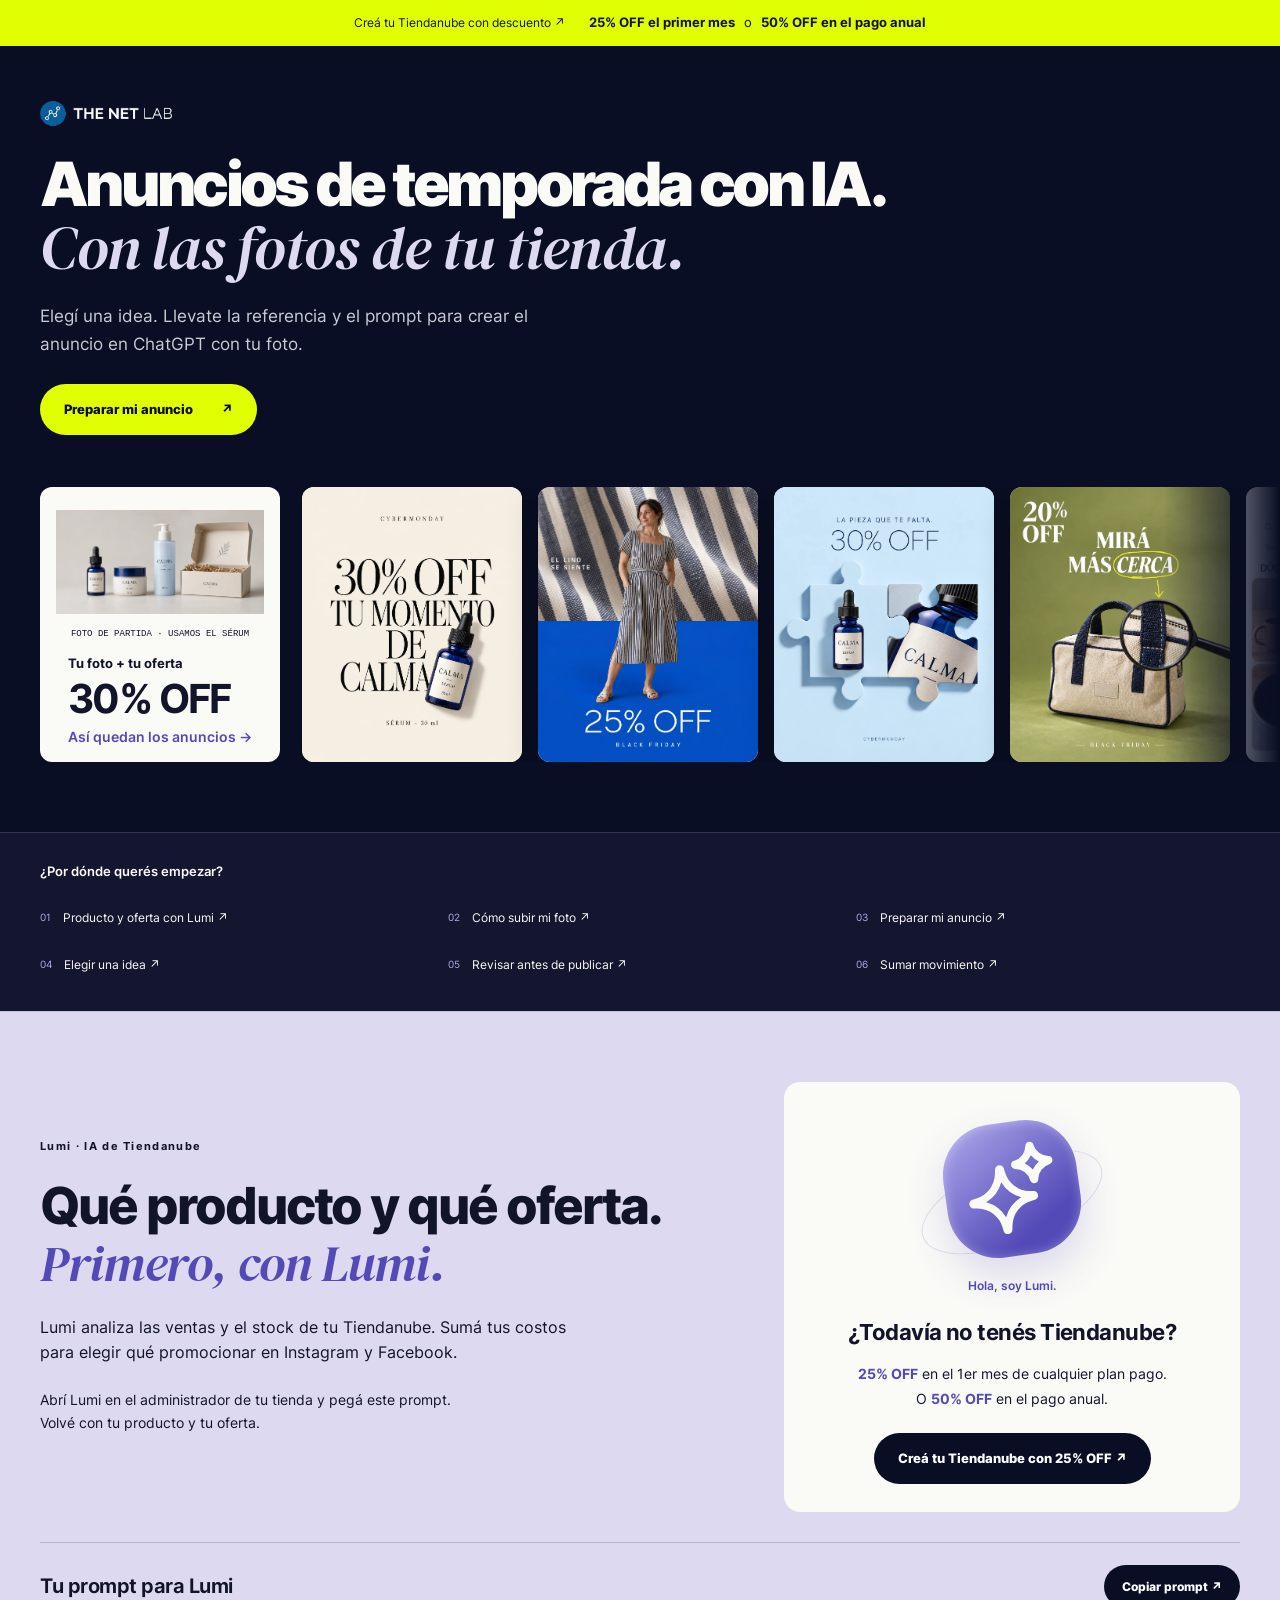
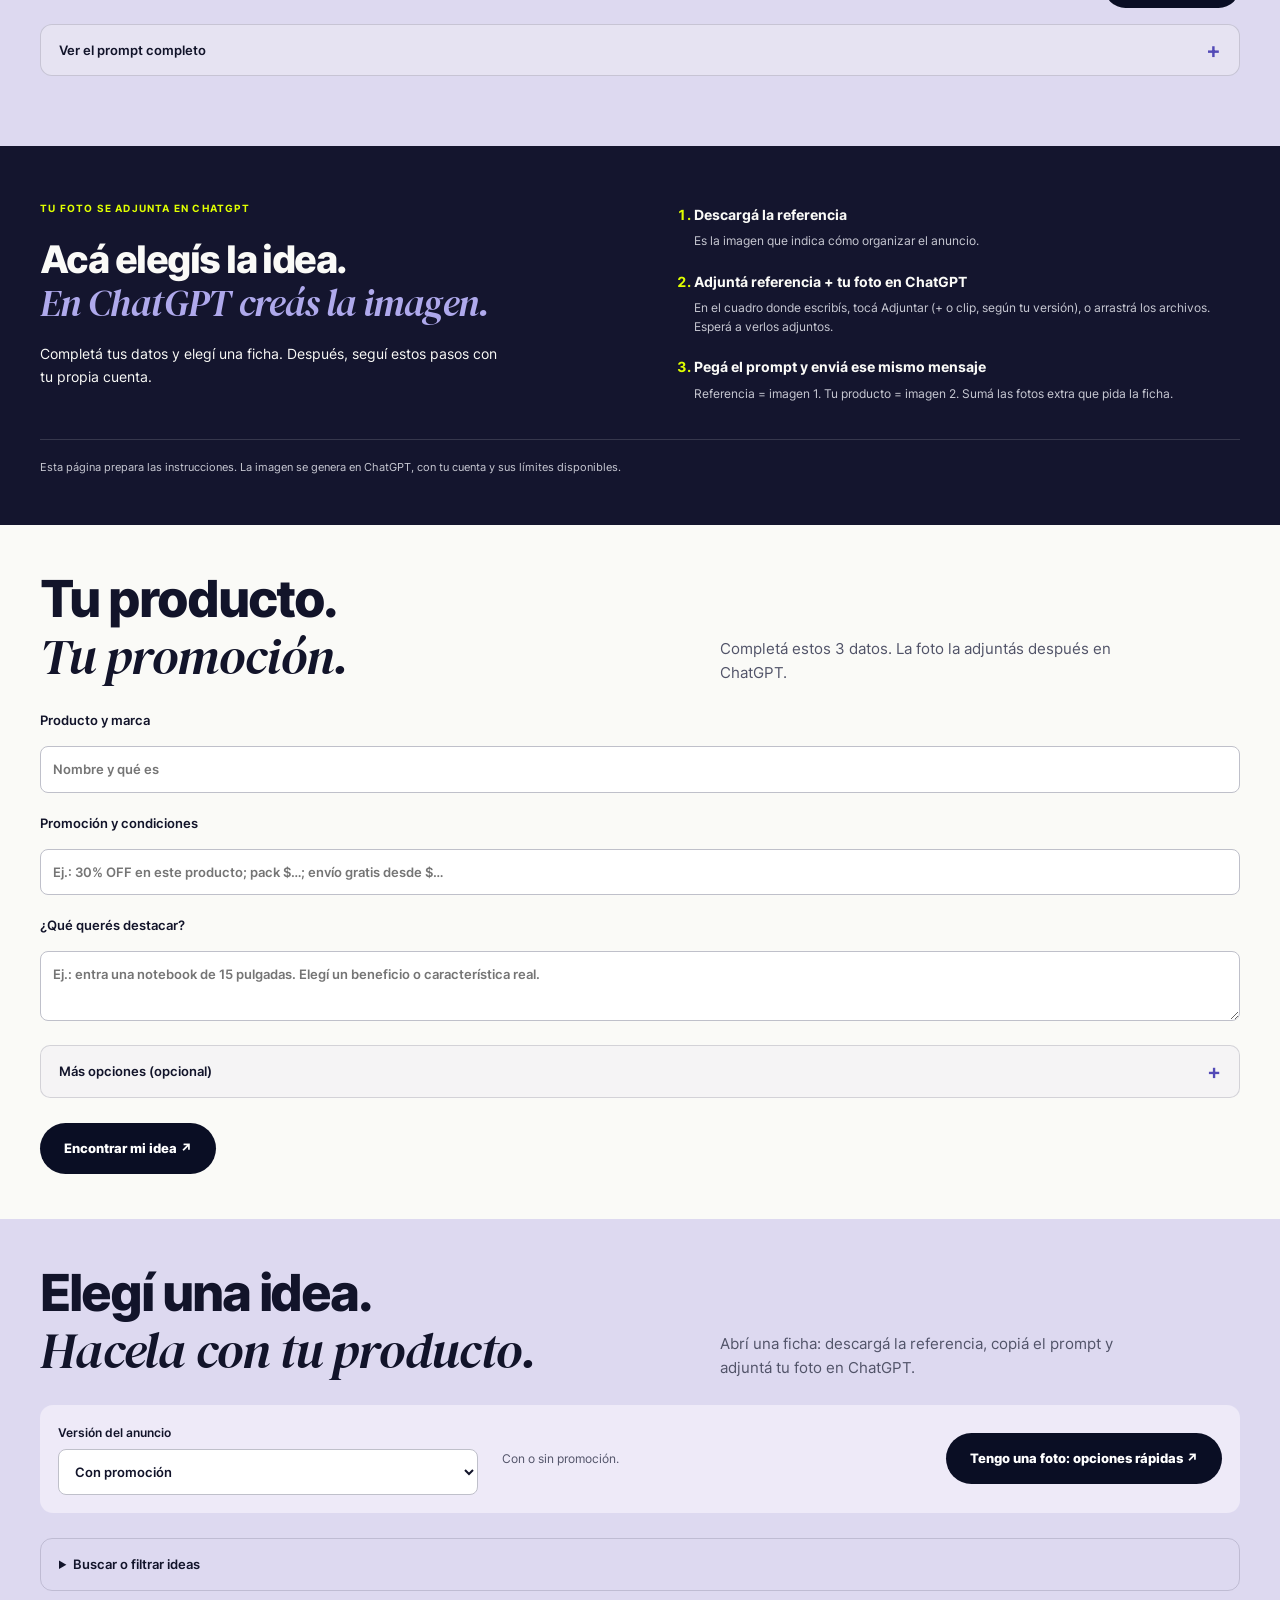
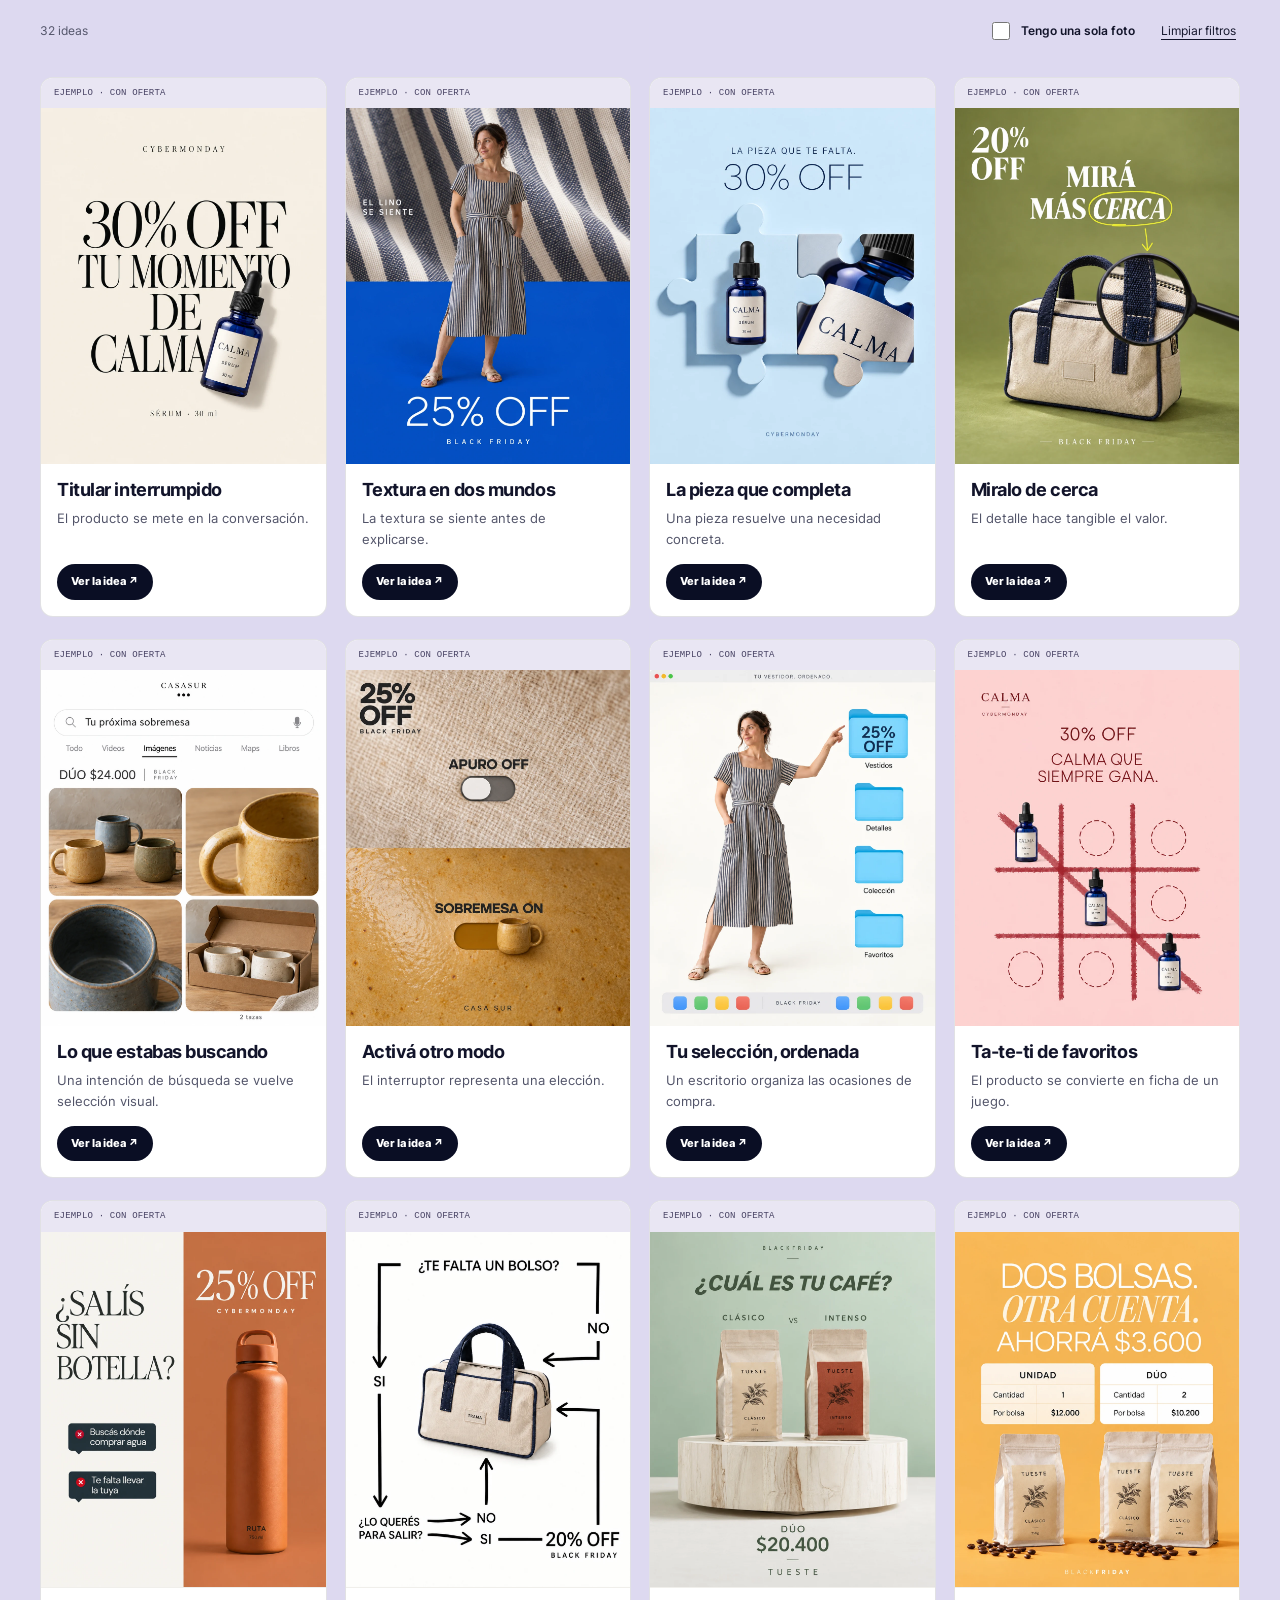
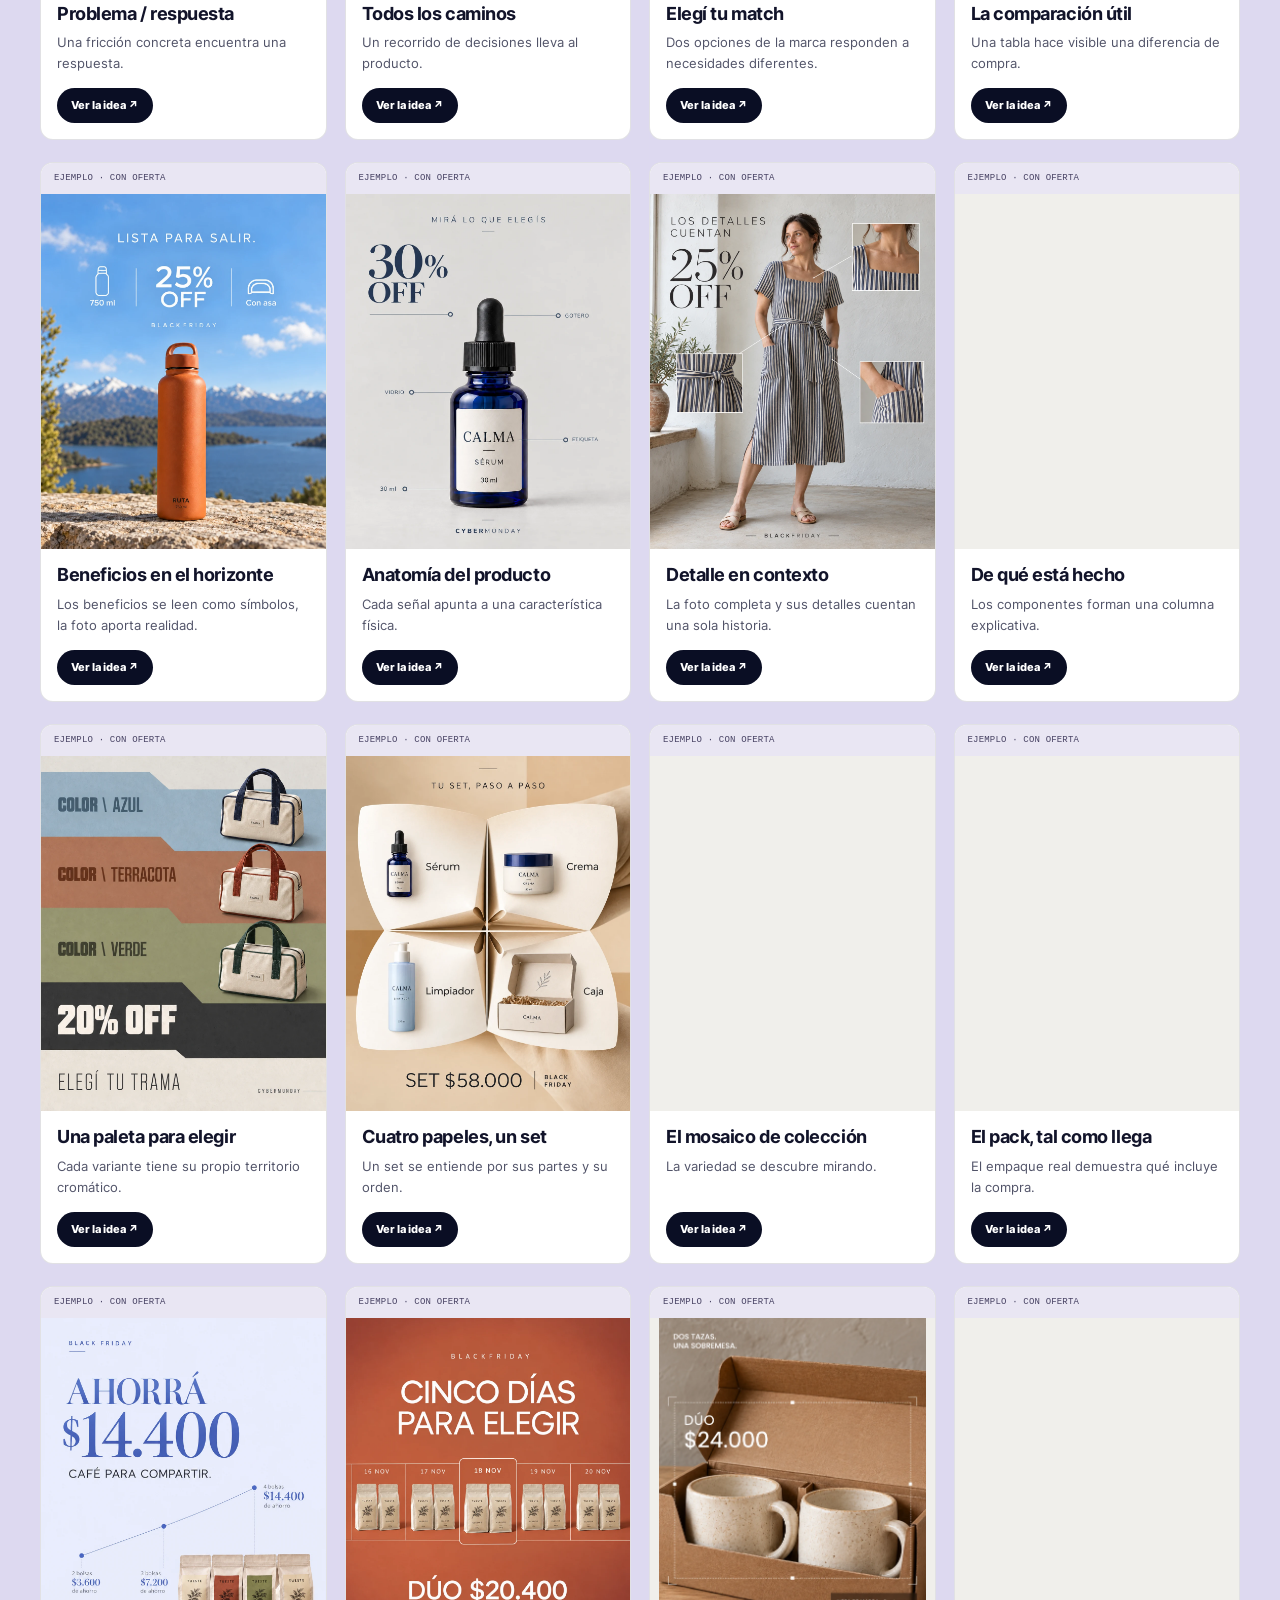
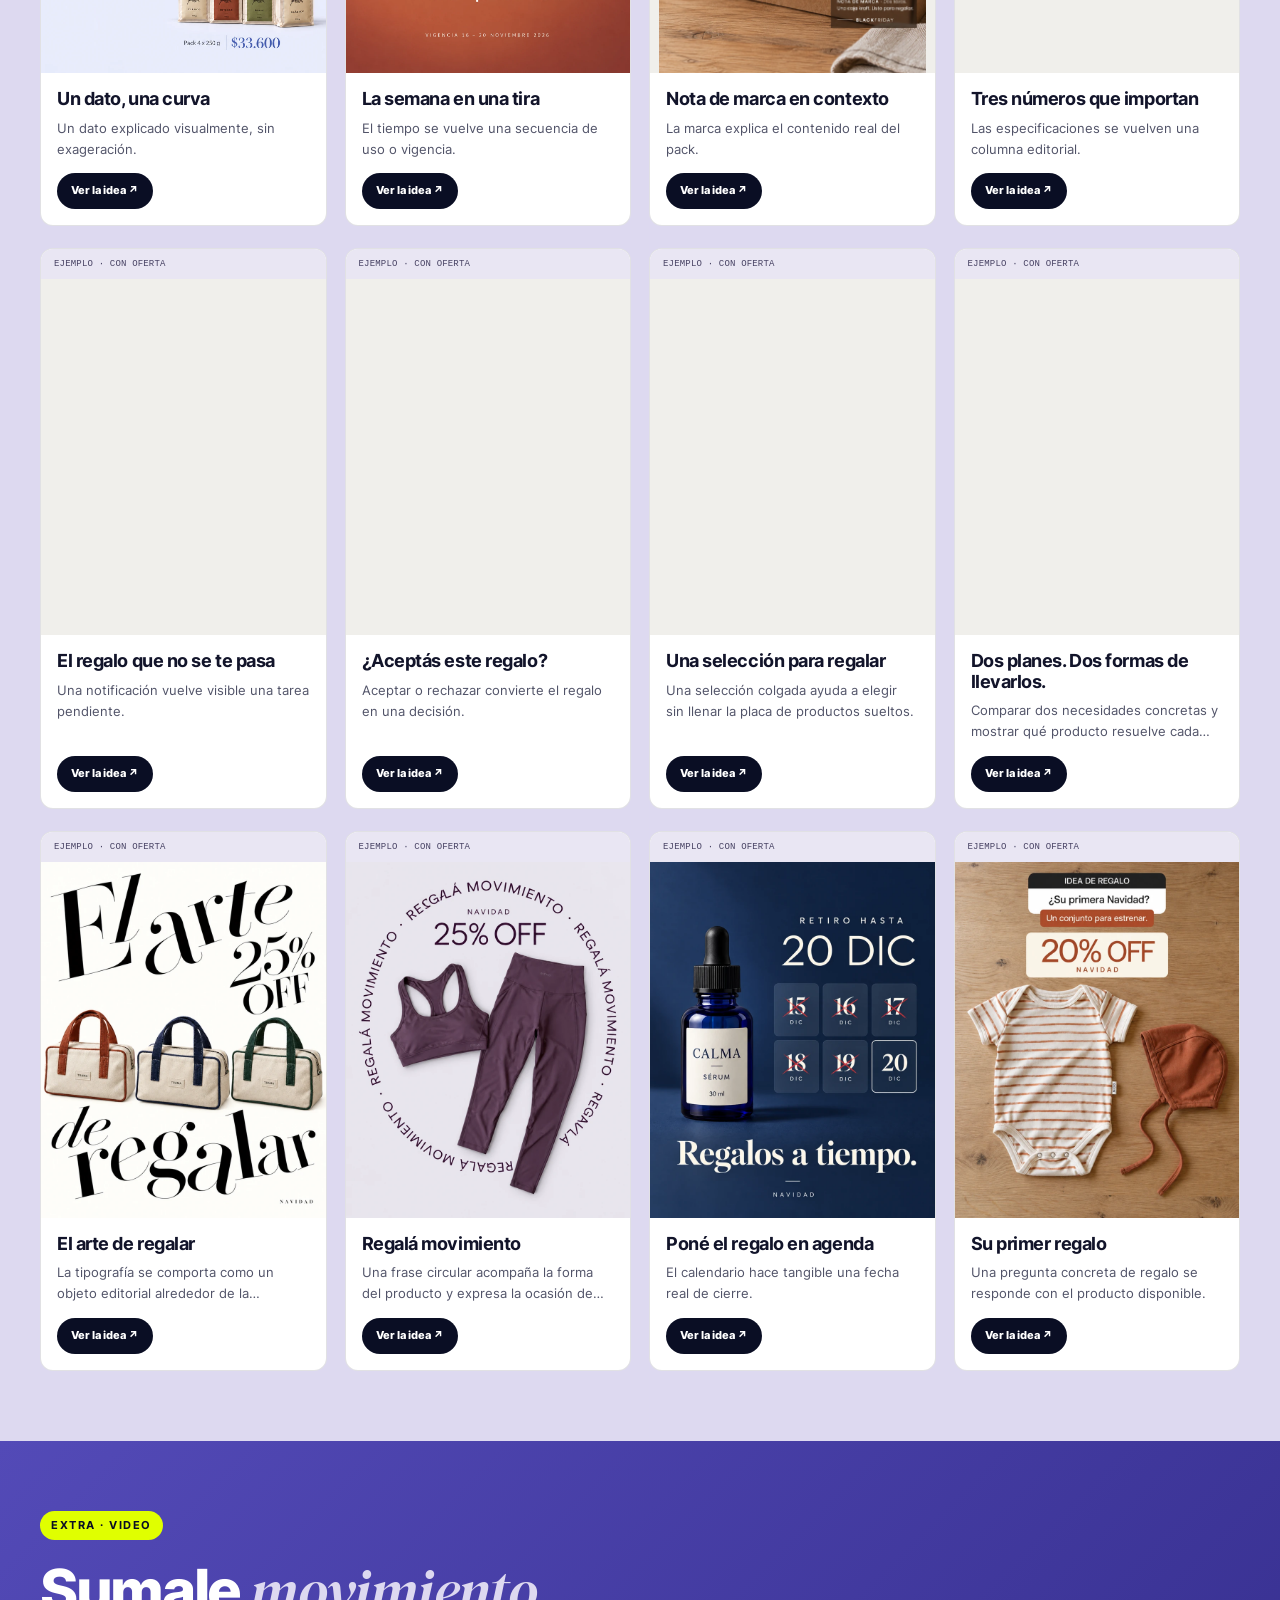
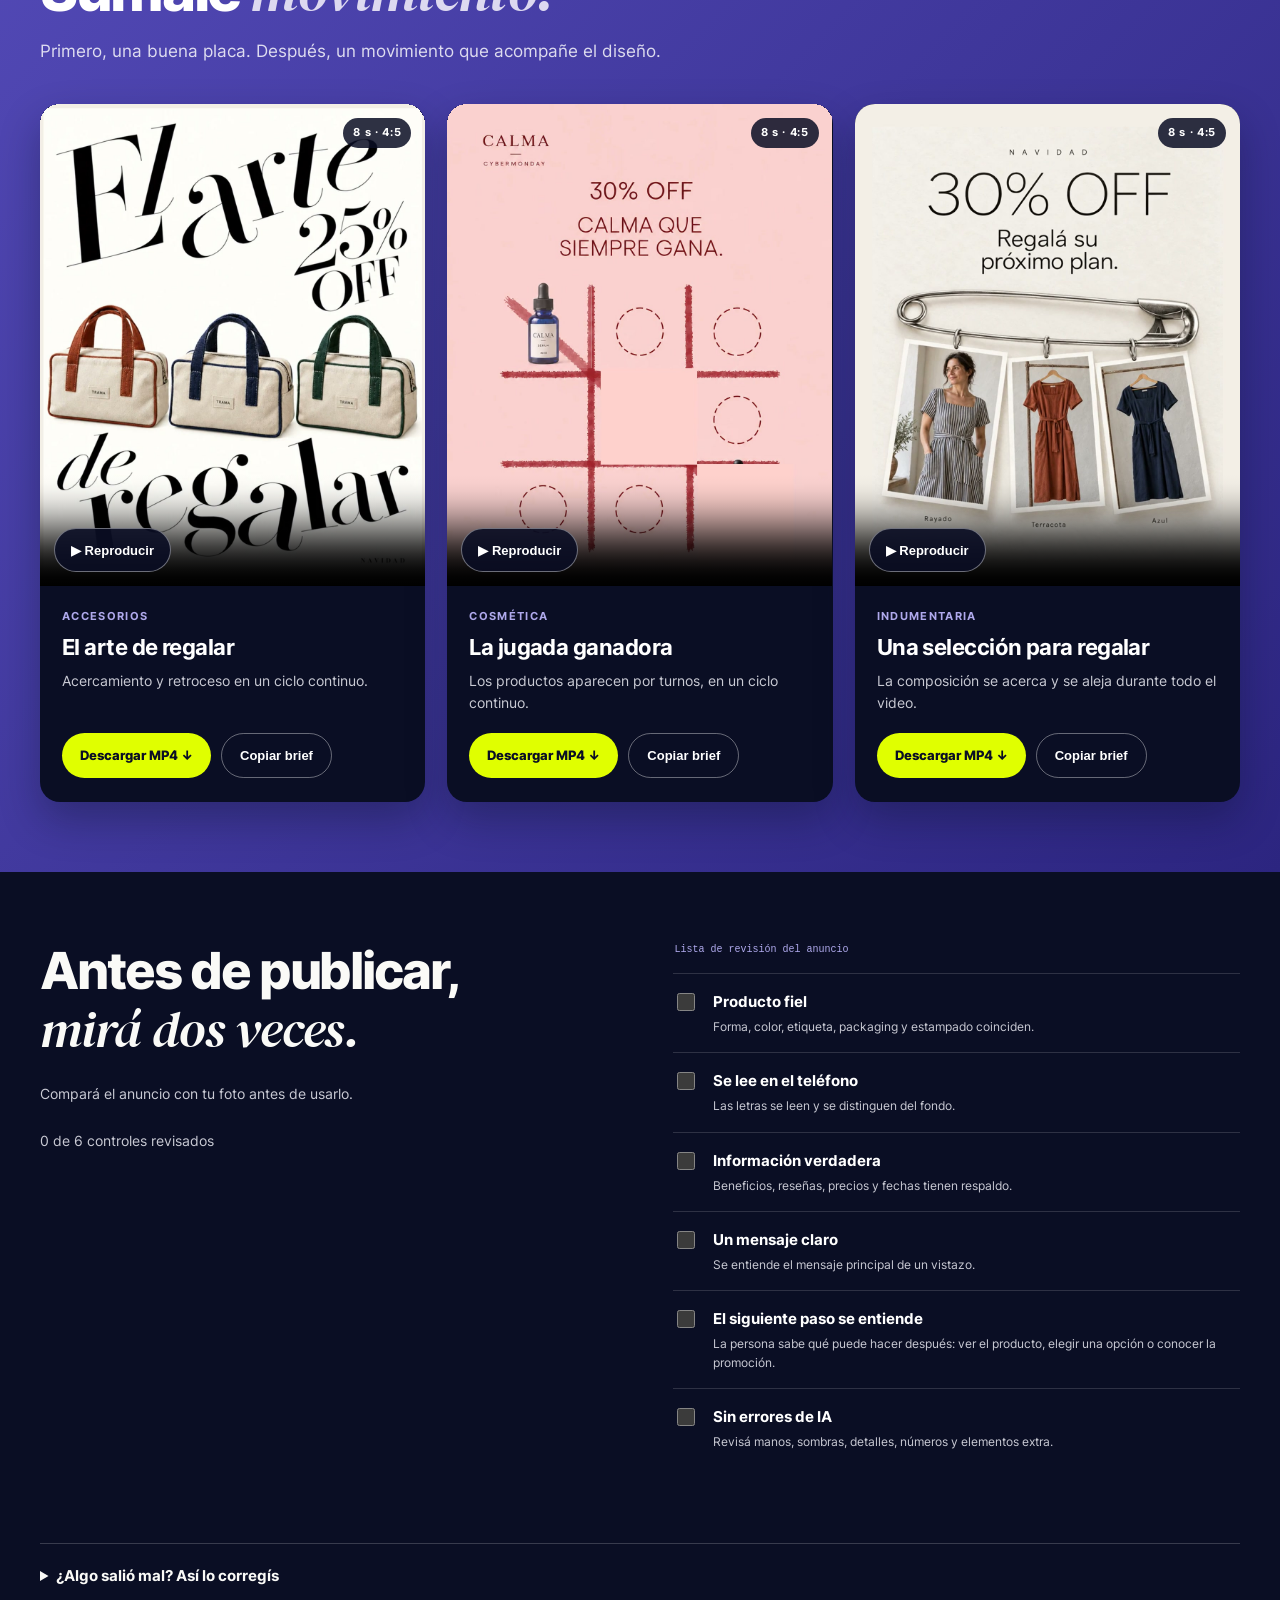
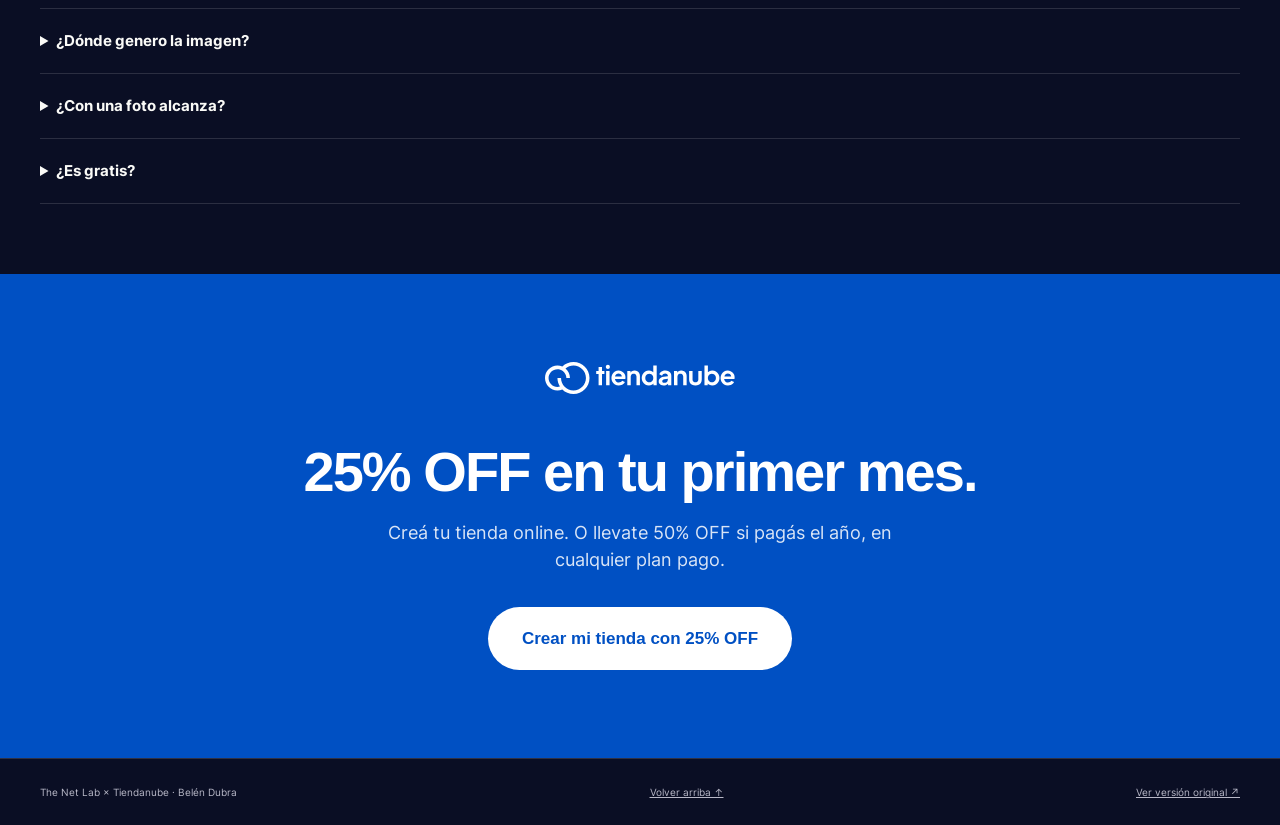
==== commit bc9b6c76: "Make motion examples continuous with accessible playback controls" ====
--- a/tiendanube/index.html
+++ b/tiendanube/index.html
@@ -166,12 +166,12 @@
 
 
 <section class="library light" id="tnl24-library"><div class="section-heading"><div><h2>Elegí una idea.<br><em>Hacela con tu producto.</em></h2></div><p>Abrí una ficha: descargá la referencia, copiá el prompt y adjuntá tu foto en ChatGPT.</p></div><div class="mode-panel"><label>Versión del anuncio<select id="tnl24-mode"><option value="offer">Con promoción</option><option value="base">Sin oferta</option></select></label><p id="tnl24-mode-state" role="status">Con o sin promoción.</p><button class="btn dark" type="button" id="tnl24-express">Tengo una foto: opciones rápidas ↗</button></div><details class="library-filters"><summary>Buscar o filtrar ideas</summary><div class="reason-picker"><label for="tnl24-reason">¿Qué querés comunicar?<select id="tnl24-reason"><option value="">Todos los motivos para comprar</option></select></label><p id="tnl24-reason-hint" role="status"></p></div><div class="filters"><label>Buscar<input type="search" id="tnl24-search" placeholder="Zoom, pack, regalo…"></label><label>Familia<select id="tnl24-family"><option value="">Todas las familias</option></select></label><label>Temporada<select id="tnl24-season"><option value="">Todas las temporadas</option></select></label><label>Producto<select id="tnl24-category"><option value="">Todas las categorías</option></select></label></div></details><div class="library-state"><p id="tnl24-count" role="status" aria-live="polite"></p><label class="check-inline"><input type="checkbox" id="tnl24-onephoto">Tengo una sola foto</label><label class="check-inline"><input type="checkbox" id="tnl24-secondary">Incluir las 2 opciones secundarias</label><button type="button" class="text-btn" id="tnl24-reset">Limpiar filtros</button></div><div class="grid" id="tnl24-grid"><article class="card" id="tnl24-idea-1"><div class="ref-tag">ANUNCIO DE DEMOSTRACIÓN</div><div class="image-wrap"><img src="../images/demos/ad-01-v4.webp" alt="Ejemplo de Titular interrumpido con producto y promoción de demostración" width="736" height="920" loading="lazy" decoding="async"></div><div class="card-body"><h3>Titular interrumpido</h3><p>El producto se mete en la conversación.</p><details><summary>Cómo usar esta idea</summary><h4>Cuándo usarla</h4><p>Simplificar una rutina o desafiar una objeción.</p><h4>Qué fotos necesitás</h4><p>Una foto frontal de alta resolución.</p><h4>Qué cuidar</h4><p>Tapar letras esenciales o la etiqueta.</p><p><a href="../images/references/ref-07.webp" download>Descargar referencia visual</a> · <a href="https://ar.pinterest.com/pin/547046686009211202/" rel="noopener">Ver referencia original de Pinterest</a></p><p><a href="prompts/idea-1-con-oferta.txt" download>Descargar instrucciones con promoción</a> · <a href="prompts/idea-1-sin-oferta.txt" download>Descargar instrucciones sin promoción</a></p></details></div></article><article class="card" id="tnl24-idea-2"><div class="ref-tag">ANUNCIO DE DEMOSTRACIÓN</div><div class="image-wrap"><img src="../images/demos/ad-02-v4.webp" alt="Ejemplo de Textura en dos mundos con producto y promoción de demostración" width="736" height="920" loading="lazy" decoding="async"></div><div class="card-body"><h3>Textura en dos mundos</h3><p>La textura se siente antes de explicarse.</p><details><summary>Cómo usar esta idea</summary><h4>Cuándo usarla</h4><p>Material, terminación o experiencia sensorial real.</p><h4>Qué fotos necesitás</h4><p>Foto del producto y macro real del material o textura.</p><h4>Qué cuidar</h4><p>Inventar textura o alterar el estampado.</p><p><a href="../images/references/ref-16.webp" download>Descargar referencia visual</a> · <a href="https://ar.pinterest.com/pin/547046686009680656/" rel="noopener">Ver referencia original de Pinterest</a></p><p><a href="prompts/idea-2-con-oferta.txt" download>Descargar instrucciones con promoción</a> · <a href="prompts/idea-2-sin-oferta.txt" download>Descargar instrucciones sin promoción</a></p></details></div></article><article class="card" id="tnl24-idea-3"><div class="ref-tag">ANUNCIO DE DEMOSTRACIÓN</div><div class="image-wrap"><img src="../images/demos/ad-03-v4.webp" alt="Ejemplo de La pieza que completa con producto y promoción de demostración" width="736" height="920" loading="lazy" decoding="async"></div><div class="card-body"><h3>La pieza que completa</h3><p>Una pieza resuelve una necesidad concreta.</p><details><summary>Cómo usar esta idea</summary><h4>Cuándo usarla</h4><p>Completar un set, una rutina o un regalo.</p><h4>Qué fotos necesitás</h4><p>Una foto recortable; segunda foto opcional del complemento real.</p><h4>Qué cuidar</h4><p>Sugerir curación o una transformación no demostrada.</p><p><a href="../images/references/ref-17.webp" download>Descargar referencia visual</a> · <a href="https://ar.pinterest.com/pin/547046686009680657/" rel="noopener">Ver referencia original de Pinterest</a></p><p><a href="prompts/idea-3-con-oferta.txt" download>Descargar instrucciones con promoción</a> · <a href="prompts/idea-3-sin-oferta.txt" download>Descargar instrucciones sin promoción</a></p></details></div></article><article class="card" id="tnl24-idea-4"><div class="ref-tag">ANUNCIO DE DEMOSTRACIÓN</div><div class="image-wrap"><img src="../images/demos/ad-04-v4.webp" alt="Ejemplo de Miralo de cerca con producto y promoción de demostración" width="736" height="920" loading="lazy" decoding="async"></div><div class="card-body"><h3>Miralo de cerca</h3><p>El detalle hace tangible el valor.</p><details><summary>Cómo usar esta idea</summary><h4>Cuándo usarla</h4><p>Acabado, cierre, costura o ingrediente indicado en etiqueta.</p><h4>Qué fotos necesitás</h4><p>Foto completa y macro o archivo suficiente para ampliar sin perder definición.</p><h4>Qué cuidar</h4><p>La IA inventa lo que no se alcanza a ver.</p><p><a href="../images/references/ref-22.webp" download>Descargar referencia visual</a> · <a href="https://ar.pinterest.com/pin/547046686009728720/" rel="noopener">Ver referencia original de Pinterest</a></p><p><a href="prompts/idea-4-con-oferta.txt" download>Descargar instrucciones con promoción</a> · <a href="prompts/idea-4-sin-oferta.txt" download>Descargar instrucciones sin promoción</a></p></details></div></article><article class="card" id="tnl24-idea-5"><div class="ref-tag">ANUNCIO DE DEMOSTRACIÓN</div><div class="image-wrap"><img src="../images/demos/ad-05-v4.webp" alt="Ejemplo de Lo que estabas buscando con producto y promoción de demostración" width="736" height="920" loading="lazy" decoding="async"></div><div class="card-body"><h3>Lo que estabas buscando</h3><p>Una intención de búsqueda se vuelve selección visual.</p><details><summary>Cómo usar esta idea</summary><h4>Cuándo usarla</h4><p>Encontrar un regalo o un producto para una situación.</p><h4>Qué fotos necesitás</h4><p>Hasta cuatro fotografías reales; puede repetirse un recorte con detalles visibles.</p><h4>Qué cuidar</h4><p>Imitar un buscador real o inventar resultados/reseñas.</p><p><a href="../images/references/ref-04.webp" download>Descargar referencia visual</a> · <a href="https://ar.pinterest.com/pin/547046686008906715/" rel="noopener">Ver referencia original de Pinterest</a></p><p><a href="prompts/idea-5-con-oferta.txt" download>Descargar instrucciones con promoción</a> · <a href="prompts/idea-5-sin-oferta.txt" download>Descargar instrucciones sin promoción</a></p></details></div></article><article class="card" id="tnl24-idea-6"><div class="ref-tag">ANUNCIO DE DEMOSTRACIÓN</div><div class="image-wrap"><img src="../images/demos/ad-06-v4.webp" alt="Ejemplo de Activá otro modo con producto y promoción de demostración" width="736" height="920" loading="lazy" decoding="async"></div><div class="card-body"><h3>Activá otro modo</h3><p>El interruptor representa una elección.</p><details><summary>Cómo usar esta idea</summary><h4>Cuándo usarla</h4><p>Activar una ocasión: modo regalo, modo descanso, modo salida.</p><h4>Qué fotos necesitás</h4><p>Una foto; dos escenas reales solo si se desea comparar contextos.</p><h4>Qué cuidar</h4><p>Convertir la metáfora en un antes/después corporal.</p><p><a href="../images/references/ref-08.webp" download>Descargar referencia visual</a> · <a href="https://ar.pinterest.com/pin/547046686009211245/" rel="noopener">Ver referencia original de Pinterest</a></p><p><a href="prompts/idea-6-con-oferta.txt" download>Descargar instrucciones con promoción</a> · <a href="prompts/idea-6-sin-oferta.txt" download>Descargar instrucciones sin promoción</a></p></details></div></article><article class="card" id="tnl24-idea-7"><div class="ref-tag">ANUNCIO DE DEMOSTRACIÓN</div><div class="image-wrap"><img src="../images/demos/ad-07-v4.webp" alt="Ejemplo de Tu selección, ordenada con producto y promoción de demostración" width="736" height="920" loading="lazy" decoding="async"></div><div class="card-body"><h3>Tu selección, ordenada</h3><p>Un escritorio organiza las ocasiones de compra.</p><details><summary>Cómo usar esta idea</summary><h4>Cuándo usarla</h4><p>Ordenar una colección por ocasión o destinatario.</p><h4>Qué fotos necesitás</h4><p>Foto real en uso autorizada y selección real por carpeta.</p><h4>Qué cuidar</h4><p>Inventar gestos, modelos o contenido de la colección.</p><p><a href="../images/references/ref-14.webp" download>Descargar referencia visual</a> · <a href="https://ar.pinterest.com/pin/547046686009680651/" rel="noopener">Ver referencia original de Pinterest</a></p><p><a href="prompts/idea-7-con-oferta.txt" download>Descargar instrucciones con promoción</a> · <a href="prompts/idea-7-sin-oferta.txt" download>Descargar instrucciones sin promoción</a></p></details></div></article><article class="card" id="tnl24-idea-8"><div class="ref-tag">ANUNCIO DE DEMOSTRACIÓN</div><div class="image-wrap"><img src="../images/demos/ad-08-v4.webp" alt="Ejemplo de Ta-te-ti de favoritos con producto y promoción de demostración" width="736" height="920" loading="lazy" decoding="async"></div><div class="card-body"><h3>Ta-te-ti de favoritos</h3><p>El producto se convierte en ficha de un juego.</p><details><summary>Cómo usar esta idea</summary><h4>Cuándo usarla</h4><p>Elegir un favorito o comunicar compra por cantidad real.</p><h4>Qué fotos necesitás</h4><p>Una foto recortable; repetir no implica que se venda un pack.</p><h4>Qué cuidar</h4><p>Interpretar la repetición como oferta 3x1 inexistente.</p><p><a href="../images/references/ref-26.webp" download>Descargar referencia visual</a> · <a href="https://ar.pinterest.com/pin/547046686008504281/" rel="noopener">Ver referencia original de Pinterest</a></p><p><a href="prompts/idea-8-con-oferta.txt" download>Descargar instrucciones con promoción</a> · <a href="prompts/idea-8-sin-oferta.txt" download>Descargar instrucciones sin promoción</a></p></details></div></article><article class="card" id="tnl24-idea-9"><div class="ref-tag">ANUNCIO DE DEMOSTRACIÓN</div><div class="image-wrap"><img src="../images/demos/ad-09-v4.webp" alt="Ejemplo de Problema / respuesta con producto y promoción de demostración" width="736" height="920" loading="lazy" decoding="async"></div><div class="card-body"><h3>Problema / respuesta</h3><p>Una fricción concreta encuentra una respuesta.</p><details><summary>Cómo usar esta idea</summary><h4>Cuándo usarla</h4><p>Resolver una objeción de uso con atributos comprobables.</p><h4>Qué fotos necesitás</h4><p>Una foto y dos pares problema/respuesta respaldados.</p><h4>Qué cuidar</h4><p>Promesas absolutas o listas demasiado largas.</p><p><a href="../images/references/ref-02.webp" download>Descargar referencia visual</a> · <a href="https://ar.pinterest.com/pin/547046686008818869/" rel="noopener">Ver referencia original de Pinterest</a></p><p><a href="prompts/idea-9-con-oferta.txt" download>Descargar instrucciones con promoción</a> · <a href="prompts/idea-9-sin-oferta.txt" download>Descargar instrucciones sin promoción</a></p></details></div></article><article class="card" id="tnl24-idea-10"><div class="ref-tag">ANUNCIO DE DEMOSTRACIÓN</div><div class="image-wrap"><img src="../images/demos/ad-10-v4.webp" alt="Ejemplo de Todos los caminos con producto y promoción de demostración" width="736" height="920" loading="lazy" decoding="async"></div><div class="card-body"><h3>Todos los caminos</h3><p>Un recorrido de decisiones lleva al producto.</p><details><summary>Cómo usar esta idea</summary><h4>Cuándo usarla</h4><p>Facilitar la elección de un regalo o una necesidad cotidiana.</p><h4>Qué fotos necesitás</h4><p>Una foto y preguntas que tengan sentido para la oferta.</p><h4>Qué cuidar</h4><p>Flechas incoherentes o falsa personalización.</p><p><a href="../images/references/ref-11.webp" download>Descargar referencia visual</a> · <a href="https://ar.pinterest.com/pin/547046686009528763/" rel="noopener">Ver referencia original de Pinterest</a></p><p><a href="prompts/idea-10-con-oferta.txt" download>Descargar instrucciones con promoción</a> · <a href="prompts/idea-10-sin-oferta.txt" download>Descargar instrucciones sin promoción</a></p></details></div></article><article class="card" id="tnl24-idea-11"><div class="ref-tag">ANUNCIO DE DEMOSTRACIÓN</div><div class="image-wrap"><img src="../images/demos/ad-11-v4.webp" alt="Ejemplo de Elegí tu match con producto y promoción de demostración" width="736" height="920" loading="lazy" decoding="async"></div><div class="card-body"><h3>Elegí tu match</h3><p>Dos opciones de la marca responden a necesidades diferentes.</p><details><summary>Cómo usar esta idea</summary><h4>Cuándo usarla</h4><p>Comparar tamaños, modelos o sabores existentes.</p><h4>Qué fotos necesitás</h4><p>Foto real de cada una de las dos opciones.</p><h4>Qué cuidar</h4><p>Inventar la segunda variante o copiar personajes ajenos.</p><p><a href="../images/references/ref-23.webp" download>Descargar referencia visual</a> · <a href="https://ar.pinterest.com/pin/547046686009728760/" rel="noopener">Ver referencia original de Pinterest</a></p><p><a href="prompts/idea-11-con-oferta.txt" download>Descargar instrucciones con promoción</a> · <a href="prompts/idea-11-sin-oferta.txt" download>Descargar instrucciones sin promoción</a></p></details></div></article><article class="card" id="tnl24-idea-12"><div class="ref-tag">ANUNCIO DE DEMOSTRACIÓN</div><div class="image-wrap"><img src="../images/demos/ad-12-v4.webp" alt="Ejemplo de La comparación útil con producto y promoción de demostración" width="736" height="920" loading="lazy" decoding="async"></div><div class="card-body"><h3>La comparación útil</h3><p>Una tabla hace visible una diferencia de compra.</p><details><summary>Cómo usar esta idea</summary><h4>Cuándo usarla</h4><p>Comparar compra individual y pack, o dos modalidades reales.</p><h4>Qué fotos necesitás</h4><p>Una foto y tres criterios verificables para ambas modalidades.</p><h4>Qué cuidar</h4><p>Difamar competidores o inventar ahorros y servicios.</p><p><a href="../images/references/ref-24.webp" download>Descargar referencia visual</a> · <a href="https://ar.pinterest.com/pin/547046686008475743/" rel="noopener">Ver referencia original de Pinterest</a></p><p><a href="prompts/idea-12-con-oferta.txt" download>Descargar instrucciones con promoción</a> · <a href="prompts/idea-12-sin-oferta.txt" download>Descargar instrucciones sin promoción</a></p></details></div></article><article class="card" id="tnl24-idea-13"><div class="ref-tag">ANUNCIO DE DEMOSTRACIÓN</div><div class="image-wrap"><img src="../images/demos/ad-13-v4.webp" alt="Ejemplo de Beneficios en el horizonte con producto y promoción de demostración" width="736" height="920" loading="lazy" decoding="async"></div><div class="card-body"><h3>Beneficios en el horizonte</h3><p>Los beneficios se leen como símbolos, la foto aporta realidad.</p><details><summary>Cómo usar esta idea</summary><h4>Cuándo usarla</h4><p>Comunicar portabilidad, capacidad o facilidad de uso.</p><h4>Qué fotos necesitás</h4><p>Foto en uso real con espacio superior o foto recortable sin manos inventadas.</p><h4>Qué cuidar</h4><p>Iconos que parecen sellos de certificación.</p><p><a href="../images/references/ref-06.webp" download>Descargar referencia visual</a> · <a href="https://ar.pinterest.com/pin/547046686008950232/" rel="noopener">Ver referencia original de Pinterest</a></p><p><a href="prompts/idea-13-con-oferta.txt" download>Descargar instrucciones con promoción</a> · <a href="prompts/idea-13-sin-oferta.txt" download>Descargar instrucciones sin promoción</a></p></details></div></article><article class="card" id="tnl24-idea-14"><div class="ref-tag">ANUNCIO DE DEMOSTRACIÓN</div><div class="image-wrap"><img src="../images/demos/ad-14-v4.webp" alt="Ejemplo de Anatomía del producto con producto y promoción de demostración" width="736" height="920" loading="lazy" decoding="async"></div><div class="card-body"><h3>Anatomía del producto</h3><p>Cada señal apunta a una característica física.</p><details><summary>Cómo usar esta idea</summary><h4>Cuándo usarla</h4><p>Explicar cierre, material, capacidad o piezas reales.</p><h4>Qué fotos necesitás</h4><p>Foto frontal y tres atributos visibles o documentados.</p><h4>Qué cuidar</h4><p>Señalar zonas incorrectas o inventar materiales.</p><p><a href="../images/references/ref-10.webp" download>Descargar referencia visual</a> · <a href="https://ar.pinterest.com/pin/547046686009416056/" rel="noopener">Ver referencia original de Pinterest</a></p><p><a href="prompts/idea-14-con-oferta.txt" download>Descargar instrucciones con promoción</a> · <a href="prompts/idea-14-sin-oferta.txt" download>Descargar instrucciones sin promoción</a></p></details></div></article><article class="card" id="tnl24-idea-15"><div class="ref-tag">ANUNCIO DE DEMOSTRACIÓN</div><div class="image-wrap"><img src="../images/demos/ad-15-v4.webp" alt="Ejemplo de Detalle en contexto con producto y promoción de demostración" width="736" height="920" loading="lazy" decoding="async"></div><div class="card-body"><h3>Detalle en contexto</h3><p>La foto completa y sus detalles cuentan una sola historia.</p><details><summary>Cómo usar esta idea</summary><h4>Cuándo usarla</h4><p>Mostrar costuras, herrajes, terminaciones o dimensiones.</p><h4>Qué fotos necesitás</h4><p>Foto real en uso en alta resolución o tres macros de la misma unidad.</p><h4>Qué cuidar</h4><p>Cambiar cara, ropa o patrón en los zooms.</p><p><a href="../images/references/ref-13.webp" download>Descargar referencia visual</a> · <a href="https://ar.pinterest.com/pin/547046686009672402/" rel="noopener">Ver referencia original de Pinterest</a></p><p><a href="prompts/idea-15-con-oferta.txt" download>Descargar instrucciones con promoción</a> · <a href="prompts/idea-15-sin-oferta.txt" download>Descargar instrucciones sin promoción</a></p></details></div></article><article class="card" id="tnl24-idea-16"><div class="ref-tag">ANUNCIO DE DEMOSTRACIÓN</div><div class="image-wrap"><img src="../images/demos/ad-16-v4.webp" alt="Ejemplo de De qué está hecho con producto y promoción de demostración" width="736" height="920" loading="lazy" decoding="async"></div><div class="card-body"><h3>De qué está hecho</h3><p>Los componentes forman una columna explicativa.</p><details><summary>Cómo usar esta idea</summary><h4>Cuándo usarla</h4><p>Materiales de fabricación o ingredientes confirmados.</p><h4>Qué fotos necesitás</h4><p>Foto de producto cerrado y fotos autorizadas de ingredientes/componentes.</p><h4>Qué cuidar</h4><p>Abrir el envase o inventar ingredientes y cantidades.</p><p><a href="../images/references/ref-21.webp" download>Descargar referencia visual</a> · <a href="https://ar.pinterest.com/pin/547046686009728656/" rel="noopener">Ver referencia original de Pinterest</a></p><p><a href="prompts/idea-16-con-oferta.txt" download>Descargar instrucciones con promoción</a> · <a href="prompts/idea-16-sin-oferta.txt" download>Descargar instrucciones sin promoción</a></p></details></div></article><article class="card" id="tnl24-idea-17"><div class="ref-tag">ANUNCIO DE DEMOSTRACIÓN</div><div class="image-wrap"><img src="../images/demos/ad-17-v4.webp" alt="Ejemplo de Una paleta para elegir con producto y promoción de demostración" width="736" height="920" loading="lazy" decoding="async"></div><div class="card-body"><h3>Una paleta para elegir</h3><p>Cada variante tiene su propio territorio cromático.</p><details><summary>Cómo usar esta idea</summary><h4>Cuándo usarla</h4><p>Elegir color, sabor o modelo disponible.</p><h4>Qué fotos necesitás</h4><p>Una foto por variante real; mínimo tres variantes para que el mecanismo tenga sentido.</p><h4>Qué cuidar</h4><p>Recolorear el mismo producto para inventar variantes.</p><p><a href="../images/references/ref-05.webp" download>Descargar referencia visual</a> · <a href="https://ar.pinterest.com/pin/547046686009680558/" rel="noopener">Ver referencia original de Pinterest</a></p><p><a href="prompts/idea-17-con-oferta.txt" download>Descargar instrucciones con promoción</a> · <a href="prompts/idea-17-sin-oferta.txt" download>Descargar instrucciones sin promoción</a></p></details></div></article><article class="card" id="tnl24-idea-18"><div class="ref-tag">ANUNCIO DE DEMOSTRACIÓN</div><div class="image-wrap"><img src="../images/demos/ad-18-v4.webp" alt="Ejemplo de Cuatro papeles, un set con producto y promoción de demostración" width="736" height="920" loading="lazy" decoding="async"></div><div class="card-body"><h3>Cuatro papeles, un set</h3><p>Un set se entiende por sus partes y su orden.</p><details><summary>Cómo usar esta idea</summary><h4>Cuándo usarla</h4><p>Rutina de cuatro pasos o pack de cuatro piezas.</p><h4>Qué fotos necesitás</h4><p>Foto real de cada pieza del set y secuencia validada.</p><h4>Qué cuidar</h4><p>Hojas deformadas o asignar usos inexistentes.</p><p><a href="../images/references/ref-09.webp" download>Descargar referencia visual</a> · <a href="https://ar.pinterest.com/pin/547046686009257516/" rel="noopener">Ver referencia original de Pinterest</a></p><p><a href="prompts/idea-18-con-oferta.txt" download>Descargar instrucciones con promoción</a> · <a href="prompts/idea-18-sin-oferta.txt" download>Descargar instrucciones sin promoción</a></p></details></div></article><article class="card" id="tnl24-idea-19"><div class="ref-tag">ANUNCIO DE DEMOSTRACIÓN</div><div class="image-wrap"><img src="../images/demos/ad-19-v4.webp" alt="Ejemplo de El mosaico de colección con producto y promoción de demostración" width="736" height="920" loading="lazy" decoding="async"></div><div class="card-body"><h3>El mosaico de colección</h3><p>La variedad se descubre mirando.</p><details><summary>Cómo usar esta idea</summary><h4>Cuándo usarla</h4><p>Mostrar una cápsula de temporada o selección curada.</p><h4>Qué fotos necesitás</h4><p>Tres o más productos reales con varias fotos y detalles autorizados.</p><h4>Qué cuidar</h4><p>Rellenar celdas con artículos inexistentes.</p><p><a href="../images/references/ref-12.webp" download>Descargar referencia visual</a> · <a href="https://ar.pinterest.com/pin/547046686009672400/" rel="noopener">Ver referencia original de Pinterest</a></p><p><a href="prompts/idea-19-con-oferta.txt" download>Descargar instrucciones con promoción</a> · <a href="prompts/idea-19-sin-oferta.txt" download>Descargar instrucciones sin promoción</a></p></details></div></article><article class="card" id="tnl24-idea-20"><div class="ref-tag">ANUNCIO DE DEMOSTRACIÓN</div><div class="image-wrap"><img src="../images/demos/ad-20-v4.webp" alt="Ejemplo de El pack, tal como llega con producto y promoción de demostración" width="736" height="920" loading="lazy" decoding="async"></div><div class="card-body"><h3>El pack, tal como llega</h3><p>El empaque real demuestra qué incluye la compra.</p><details><summary>Cómo usar esta idea</summary><h4>Cuándo usarla</h4><p>Regalo listo o bundle con contenido confirmado.</p><h4>Qué fotos necesitás</h4><p>Foto del pack completo con su empaque real.</p><h4>Qué cuidar</h4><p>Inventar bolsa transparente, regalos o entrega lista.</p><p><a href="../images/references/ref-15.webp" download>Descargar referencia visual</a> · <a href="https://ar.pinterest.com/pin/547046686009680655/" rel="noopener">Ver referencia original de Pinterest</a></p><p><a href="prompts/idea-20-con-oferta.txt" download>Descargar instrucciones con promoción</a> · <a href="prompts/idea-20-sin-oferta.txt" download>Descargar instrucciones sin promoción</a></p></details></div></article><article class="card" id="tnl24-idea-21"><div class="ref-tag">ANUNCIO DE DEMOSTRACIÓN</div><div class="image-wrap"><img src="../images/demos/ad-21-v4.webp" alt="Ejemplo de Un dato, una curva con producto y promoción de demostración" width="736" height="920" loading="lazy" decoding="async"></div><div class="card-body"><h3>Un dato, una curva</h3><p>Un dato explicado visualmente, sin exageración.</p><details><summary>Cómo usar esta idea</summary><h4>Cuándo usarla</h4><p>Ahorro acumulado por cantidad o dato medido con respaldo.</p><h4>Qué fotos necesitás</h4><p>Una foto y tabla de datos reales con unidades y fuente.</p><h4>Qué cuidar</h4><p>Inventar tendencias, estadísticas o escalas engañosas.</p><p><a href="../images/references/ref-01.webp" download>Descargar referencia visual</a> · <a href="https://ar.pinterest.com/pin/547046686008818865/" rel="noopener">Ver referencia original de Pinterest</a></p><p><a href="prompts/idea-21-con-oferta.txt" download>Descargar instrucciones con promoción</a> · <a href="prompts/idea-21-sin-oferta.txt" download>Descargar instrucciones sin promoción</a></p></details></div></article><article class="card" id="tnl24-idea-22"><div class="ref-tag">ANUNCIO DE DEMOSTRACIÓN</div><div class="image-wrap"><img src="../images/demos/ad-22-v4.webp" alt="Ejemplo de La semana en una tira con producto y promoción de demostración" width="736" height="920" loading="lazy" decoding="async"></div><div class="card-body"><h3>La semana en una tira</h3><p>El tiempo se vuelve una secuencia de uso o vigencia.</p><details><summary>Cómo usar esta idea</summary><h4>Cuándo usarla</h4><p>Rutina real, selección diaria o fecha de cierre real.</p><h4>Qué fotos necesitás</h4><p>Una foto y calendario confirmado; varias fotos si cambia el producto.</p><h4>Qué cuidar</h4><p>Inventar resultados progresivos, escasez o plazo de entrega.</p><p><a href="../images/references/ref-19.webp" download>Descargar referencia visual</a> · <a href="https://ar.pinterest.com/pin/547046686009688293/" rel="noopener">Ver referencia original de Pinterest</a></p><p><a href="prompts/idea-22-con-oferta.txt" download>Descargar instrucciones con promoción</a> · <a href="prompts/idea-22-sin-oferta.txt" download>Descargar instrucciones sin promoción</a></p></details></div></article><article class="card" id="tnl24-idea-23"><div class="ref-tag">ANUNCIO DE DEMOSTRACIÓN</div><div class="image-wrap"><img src="../images/demos/ad-23-v4.webp" alt="Ejemplo de Nota de marca en contexto con producto y promoción de demostración" width="736" height="920" loading="lazy" decoding="async"></div><div class="card-body"><h3>Nota de marca en contexto</h3><p>La marca explica el contenido real del pack.</p><details><summary>Cómo usar esta idea</summary><h4>Cuándo usarla</h4><p>Explicar qué incluye la compra con una nota factual de la marca, sin simular prueba social.</p><h4>Qué fotos necesitás</h4><p>Foto real del producto o pack en contexto y nota factual aprobada por la marca.</p><h4>Qué cuidar</h4><p>Confundir una nota de marca con una reseña o inventar estrellas y clientes.</p><p><a href="../images/references/ref-20.webp" download>Descargar referencia visual</a> · <a href="https://ar.pinterest.com/pin/547046686009728650/" rel="noopener">Ver referencia original de Pinterest</a></p><p><a href="prompts/idea-23-con-oferta.txt" download>Descargar instrucciones con promoción</a> · <a href="prompts/idea-23-sin-oferta.txt" download>Descargar instrucciones sin promoción</a></p></details></div></article><article class="card" id="tnl24-idea-24"><div class="ref-tag">ANUNCIO DE DEMOSTRACIÓN</div><div class="image-wrap"><img src="../images/demos/ad-24-v4.webp" alt="Ejemplo de Tres números que importan con producto y promoción de demostración" width="736" height="920" loading="lazy" decoding="async"></div><div class="card-body"><h3>Tres números que importan</h3><p>Las especificaciones se vuelven una columna editorial.</p><details><summary>Cómo usar esta idea</summary><h4>Cuándo usarla</h4><p>Capacidad, medidas, peso o cantidad del contenido.</p><h4>Qué fotos necesitás</h4><p>Foto en uso y tres especificaciones verificadas con unidades. Si no hay foto en uso, mantener la vista original disponible; no inventar una persona ni abrir el producto.</p><h4>Qué cuidar</h4><p>Inventar porcentajes de satisfacción o rendimiento.</p><p><a href="../images/references/ref-27.webp" download>Descargar referencia visual</a> · <a href="https://ar.pinterest.com/pin/547046686008469094/" rel="noopener">Ver referencia original de Pinterest</a></p><p><a href="prompts/idea-24-con-oferta.txt" download>Descargar instrucciones con promoción</a> · <a href="prompts/idea-24-sin-oferta.txt" download>Descargar instrucciones sin promoción</a></p></details></div></article><article class="card" id="tnl24-idea-28"><div class="ref-tag">ANUNCIO DE DEMOSTRACIÓN</div><div class="image-wrap"><img src="../images/demos/ad-28-v6.webp" alt="Ejemplo de El regalo que no se te pasa con producto y promoción de demostración" width="736" height="920" loading="lazy" decoding="async"></div><div class="card-body"><h3>El regalo que no se te pasa</h3><p>Una notificación vuelve visible una tarea pendiente.</p><details><summary>Cómo usar esta idea</summary><h4>Cuándo usarla</h4><p>Regalo y cierre real</p><h4>Qué fotos necesitás</h4><p>Una foto frontal nítida; se repite exactamente el mismo SKU, sin generar variantes.</p><h4>Qué cuidar</h4><p>La repetición puede cambiar la etiqueta. No convertir el recordatorio en una captura real ni afirmar una notificación recibida.</p><p><a href="../images/references/christmas-28.webp" download>Descargar referencia visual</a> · <a href="https://ar.pinterest.com/pin/547046686008818731/" rel="noopener">Ver referencia original de Pinterest</a></p><p><a href="prompts/idea-28-con-oferta.txt" download>Descargar instrucciones con promoción</a> · <a href="prompts/idea-28-sin-oferta.txt" download>Descargar instrucciones sin promoción</a></p></details></div></article><article class="card" id="tnl24-idea-29"><div class="ref-tag">ANUNCIO DE DEMOSTRACIÓN</div><div class="image-wrap"><img src="../images/demos/ad-29-v6.webp" alt="Ejemplo de ¿Aceptás este regalo? con producto y promoción de demostración" width="736" height="920" loading="lazy" decoding="async"></div><div class="card-body"><h3>¿Aceptás este regalo?</h3><p>Aceptar o rechazar convierte el regalo en una decisión.</p><details><summary>Cómo usar esta idea</summary><h4>Cuándo usarla</h4><p>Regalo, selección</p><h4>Qué fotos necesitás</h4><p>Una foto contextual con espacio para el panel; si no hay, dejar el recorte original sobre fondo plano.</p><h4>Qué cuidar</h4><p>No copiar AirDrop, Apple ni logos de sistemas. No poner una lista de cinco beneficios inventados.</p><p><a href="../images/references/christmas-29.webp" download>Descargar referencia visual</a> · <a href="https://ar.pinterest.com/pin/547046686009211213/" rel="noopener">Ver referencia original de Pinterest</a></p><p><a href="prompts/idea-29-con-oferta.txt" download>Descargar instrucciones con promoción</a> · <a href="prompts/idea-29-sin-oferta.txt" download>Descargar instrucciones sin promoción</a></p></details></div></article><article class="card" id="tnl24-idea-30"><div class="ref-tag">ANUNCIO DE DEMOSTRACIÓN</div><div class="image-wrap"><img src="../images/demos/ad-30-v6.webp" alt="Ejemplo de Una selección para regalar con producto y promoción de demostración" width="736" height="920" loading="lazy" decoding="async"></div><div class="card-body"><h3>Una selección para regalar</h3><p>Una selección colgada ayuda a elegir sin llenar la placa de productos sueltos.</p><details><summary>Cómo usar esta idea</summary><h4>Cuándo usarla</h4><p>Elección de regalos</p><h4>Qué fotos necesitás</h4><p>Fotos reales de cada variante; no alcanza una foto de una sola variante para inventar tres.</p><h4>Qué cuidar</h4><p>El prendedor es un recurso gráfico, no un accesorio incluido. Evitar deformar prendas al componer las tarjetas.</p><p><a href="../images/references/christmas-30.webp" download>Descargar referencia visual</a> · <a href="https://ar.pinterest.com/pin/547046686009257517/" rel="noopener">Ver referencia original de Pinterest</a></p><p><a href="prompts/idea-30-con-oferta.txt" download>Descargar instrucciones con promoción</a> · <a href="prompts/idea-30-sin-oferta.txt" download>Descargar instrucciones sin promoción</a></p></details></div></article><article class="card" id="tnl24-idea-31"><div class="ref-tag">ANUNCIO DE DEMOSTRACIÓN</div><div class="image-wrap"><img src="../images/demos/ad-31-v6.webp" alt="Ejemplo de Dos planes. Dos formas de llevarlos. con producto y promoción de demostración" width="736" height="920" loading="lazy" decoding="async"></div><div class="card-body"><h3>Dos planes. Dos formas de llevarlos.</h3><p>Comparar dos necesidades concretas y mostrar qué producto resuelve cada una.</p><details><summary>Cómo usar esta idea</summary><h4>Cuándo usarla</h4><p>Pack para compartir</p><h4>Qué fotos necesitás</h4><p>Dos productos reales con usos diferentes; pedir ambas fotografías. No inventar variantes ni venderlos como pack si no lo son.</p><h4>Qué cuidar</h4><p>La herramienta puede alterar proporciones, estampados o cierres. Comparar con la fuente; si cambia, usar montaje del original. No prometer portabilidad universal.</p><p><a href="../images/references/christmas-31.webp" download>Descargar referencia visual</a> · <a href="https://ar.pinterest.com/pin/547046686009714075/" rel="noopener">Ver referencia original de Pinterest</a></p><p><a href="prompts/idea-31-con-oferta.txt" download>Descargar instrucciones con promoción</a> · <a href="prompts/idea-31-sin-oferta.txt" download>Descargar instrucciones sin promoción</a></p></details></div></article><article class="card" id="tnl24-idea-32"><div class="ref-tag">ANUNCIO DE DEMOSTRACIÓN</div><div class="image-wrap"><img src="../images/demos/ad-32-v6.webp" alt="Ejemplo de El arte de regalar con producto y promoción de demostración" width="736" height="920" loading="lazy" decoding="async"></div><div class="card-body"><h3>El arte de regalar</h3><p>La tipografía se comporta como un objeto editorial alrededor de la colección.</p><details><summary>Cómo usar esta idea</summary><h4>Cuándo usarla</h4><p>Selección de regalos con carácter</p><h4>Qué fotos necesitás</h4><p>Foto frontal de las variantes reales; recortes intactos.</p><h4>Qué cuidar</h4><p>Rotaciones excesivas pueden impedir leer. No modificar colores, etiquetas ni textiles de los recortes.</p><p><a href="../images/references/christmas-32.webp" download>Descargar referencia visual</a> · <a href="https://ar.pinterest.com/pin/547046686009680528/" rel="noopener">Ver referencia original de Pinterest</a></p><p><a href="prompts/idea-32-con-oferta.txt" download>Descargar instrucciones con promoción</a> · <a href="prompts/idea-32-sin-oferta.txt" download>Descargar instrucciones sin promoción</a></p></details></div></article><article class="card" id="tnl24-idea-33"><div class="ref-tag">ANUNCIO DE DEMOSTRACIÓN</div><div class="image-wrap"><img src="../images/demos/ad-33-v6.webp" alt="Ejemplo de Regalá movimiento con producto y promoción de demostración" width="736" height="920" loading="lazy" decoding="async"></div><div class="card-body"><h3>Regalá movimiento</h3><p>Una frase circular acompaña la forma del producto y expresa la ocasión de regalo.</p><details><summary>Cómo usar esta idea</summary><h4>Cuándo usarla</h4><p>Pack y regalo</p><h4>Qué fotos necesitás</h4><p>Foto completa del producto o conjunto. No inventar prendas, poses, cuerpo ni manos.</p><h4>Qué cuidar</h4><p>La herramienta puede alterar proporciones, estampados o cierres. Comparar con la fuente; si cambia, usar montaje del original. No prometer portabilidad universal.</p><p><a href="../images/references/christmas-33.webp" download>Descargar referencia visual</a> · <a href="https://ar.pinterest.com/pin/547046686009728657/" rel="noopener">Ver referencia original de Pinterest</a></p><p><a href="prompts/idea-33-con-oferta.txt" download>Descargar instrucciones con promoción</a> · <a href="prompts/idea-33-sin-oferta.txt" download>Descargar instrucciones sin promoción</a></p></details></div></article><article class="card" id="tnl24-idea-34"><div class="ref-tag">ANUNCIO DE DEMOSTRACIÓN</div><div class="image-wrap"><img src="../images/demos/ad-34-v6.webp" alt="Ejemplo de Poné el regalo en agenda con producto y promoción de demostración" width="736" height="920" loading="lazy" decoding="async"></div><div class="card-body"><h3>Poné el regalo en agenda</h3><p>El calendario hace tangible una fecha real de cierre.</p><details><summary>Cómo usar esta idea</summary><h4>Cuándo usarla</h4><p>Cierre y retiro</p><h4>Qué fotos necesitás</h4><p>Foto frontal del producto y fecha de cierre confirmada.</p><h4>Qué cuidar</h4><p>No inventar stock ni prometer entrega por correo. Confirmar mes, año, día y modalidad.</p><p><a href="../images/references/christmas-34.webp" download>Descargar referencia visual</a> · <a href="https://ar.pinterest.com/pin/547046686009714062/" rel="noopener">Ver referencia original de Pinterest</a></p><p><a href="prompts/idea-34-con-oferta.txt" download>Descargar instrucciones con promoción</a> · <a href="prompts/idea-34-sin-oferta.txt" download>Descargar instrucciones sin promoción</a></p></details></div></article><article class="card" id="tnl24-idea-35"><div class="ref-tag">ANUNCIO DE DEMOSTRACIÓN</div><div class="image-wrap"><img src="../images/demos/ad-35-v6.webp" alt="Ejemplo de Su primer regalo con producto y promoción de demostración" width="736" height="920" loading="lazy" decoding="async"></div><div class="card-body"><h3>Su primer regalo</h3><p>Una pregunta concreta de regalo se responde con el producto disponible.</p><details><summary>Cómo usar esta idea</summary><h4>Cuándo usarla</h4><p>Regalo para una persona específica</p><h4>Qué fotos necesitás</h4><p>Fotografía contextual del producto; no se necesitan bebés ni personas.</p><h4>Qué cuidar</h4><p>La herramienta puede alterar proporciones, estampados o cierres. Comparar con la fuente; si cambia, usar montaje del original. No prometer portabilidad universal.</p><p><a href="../images/references/christmas-35.webp" download>Descargar referencia visual</a> · <a href="https://ar.pinterest.com/pin/547046686009728666/" rel="noopener">Ver referencia original de Pinterest</a></p><p><a href="prompts/idea-35-con-oferta.txt" download>Descargar instrucciones con promoción</a> · <a href="prompts/idea-35-sin-oferta.txt" download>Descargar instrucciones sin promoción</a></p></details></div></article></div><div id="tnl24-empty" hidden class="empty"><h3>No hay estrategias con esa combinación.</h3><p>Probá quitar un filtro o buscar otra palabra.</p><button type="button" class="btn dark" id="tnl24-empty-reset">Ver todas las ideas</button></div></section>
-<section class="tn-motion" id="tn-motion"><div class="tn-motion-head"><span class="tn-motion-label">EXTRA · VIDEO</span><h2>Sumale <em>movimiento.</em></h2><p>Primero, una buena placa. Después, un movimiento que acompañe el diseño.</p></div><div class="tn-motion-grid"><article class="tn-motion-card"><div class="tn-motion-video"><video autoplay muted loop playsinline preload="metadata" poster="images/motion/tipografia-v2.jpg" aria-label="Animación de ejemplo: El arte de regalar"><source src="videos/tipografia-v2.mp4" type="video/mp4"></video><span class="tn-chip">8 s · 4:5</span></div><div class="tn-motion-body"><p class="tn-motion-cat">Accesorios</p><h3>El arte de regalar</h3><p>Entrada suave del diseño y una pausa para leer.</p><div class="tn-motion-actions"><a class="btn lime" href="videos/tipografia-v2.mp4" download="TNL-tipografia-v2.mp4">Descargar MP4 ↓</a><button type="button" class="tn-brief-btn" data-tn-brief>Copiar brief</button></div><textarea hidden data-tn-brief-text aria-label="Brief de movimiento: El arte de regalar">Prepará un video de 8 segundos en 4:5 a partir del anuncio terminado adjunto.
-Ad de tipografía editorial con los tres bolsos reales de la composición; conservar diseño completo. Primeros 1,5 segundos: un acercamiento muy leve vuelve a escala normal; luego mantener quieto para leer. No deformar producto, letras ni precios. Referencia de estructura: idea 32.
-Usá solo producto, oferta, fechas y condiciones reales de mi brief, nunca la promoción de demostración. Conservá la identidad de mi marca. Sin flashes ni rebotes. Exportar MP4 H.264 1080 × 1350 sin audio. Si la herramienta no genera video, entregá el guion y los pasos para animarlo en un editor; no afirmes que produjo un MP4.</textarea></div></article><article class="tn-motion-card"><div class="tn-motion-video"><video autoplay muted loop playsinline preload="metadata" poster="images/motion/jugada-v2.jpg" aria-label="Animación de ejemplo: La jugada ganadora"><source src="videos/jugada-v2.mp4" type="video/mp4"></video><span class="tn-chip">8 s · 4:5</span></div><div class="tn-motion-body"><p class="tn-motion-cat">Cosmética</p><h3>La jugada ganadora</h3><p>Los productos aparecen por turnos. La oferta queda fija.</p><div class="tn-motion-actions"><a class="btn lime" href="videos/jugada-v2.mp4" download="TNL-jugada-v2.mp4">Descargar MP4 ↓</a><button type="button" class="tn-brief-btn" data-tn-brief>Copiar brief</button></div><textarea hidden data-tn-brief-text aria-label="Brief de movimiento: La jugada ganadora">Prepará un video de 8 segundos en 4:5 a partir del anuncio terminado adjunto.
-Partir del anuncio completo de ta-te-ti. La oferta, el titular y el tablero quedan fijos. Revelar los tres productos en su diagonal a los 0,2; 0,8 y 1,4 segundos con opacidad suave. Mantener el cuadro final para leer. Usar las imágenes originales, sin morphing ni nuevos envases. Referencia de estructura: idea 8.
-Usá solo producto, oferta, fechas y condiciones reales de mi brief, nunca la promoción de demostración. Conservá la identidad de mi marca. Sin flashes ni rebotes. Exportar MP4 H.264 1080 × 1350 sin audio. Si la herramienta no genera video, entregá el guion y los pasos para animarlo en un editor; no afirmes que produjo un MP4.</textarea></div></article><article class="tn-motion-card"><div class="tn-motion-video"><video autoplay muted loop playsinline preload="metadata" poster="images/motion/seleccion-v2.jpg" aria-label="Animación de ejemplo: Una selección para regalar"><source src="videos/seleccion-v2.mp4" type="video/mp4"></video><span class="tn-chip">8 s · 4:5</span></div><div class="tn-motion-body"><p class="tn-motion-cat">Indumentaria</p><h3>Una selección para regalar</h3><p>Un acercamiento lento sobre una composición completa.</p><div class="tn-motion-actions"><a class="btn lime" href="videos/seleccion-v2.mp4" download="TNL-seleccion-v2.mp4">Descargar MP4 ↓</a><button type="button" class="tn-brief-btn" data-tn-brief>Copiar brief</button></div><textarea hidden data-tn-brief-text aria-label="Brief de movimiento: Una selección para regalar">Prepará un video de 8 segundos en 4:5 a partir del anuncio terminado adjunto.
-Partir del anuncio completo con las fotografías de variantes reales colgadas del alfiler. Acercamiento de cámara muy leve (máximo 1,6%) durante 2,5 segundos; después mantener quieto para leer. No cortar precio, textos ni prendas. No inventar variantes ni hacer que la ropa cambie. Referencia de estructura: idea 30.
+<section class="tn-motion" id="tn-motion"><div class="tn-motion-head"><span class="tn-motion-label">EXTRA · VIDEO</span><h2>Sumale <em>movimiento.</em></h2><p>Primero, una buena placa. Después, un movimiento que acompañe el diseño.</p></div><div class="tn-motion-grid"><article class="tn-motion-card"><div class="tn-motion-video"><video autoplay muted loop playsinline preload="auto" poster="images/motion/tipografia-v3.jpg" aria-label="Animación de ejemplo: El arte de regalar"><source src="videos/tipografia-v3.mp4" type="video/mp4"></video><button type="button" class="tn-motion-toggle" data-tn-video-toggle aria-label="Reproducir: El arte de regalar">▶ Reproducir</button><span class="tn-chip">8 s · 4:5</span></div><div class="tn-motion-body"><p class="tn-motion-cat">Accesorios</p><h3>El arte de regalar</h3><p>Acercamiento y retroceso en un ciclo continuo.</p><div class="tn-motion-actions"><a class="btn lime" href="videos/tipografia-v3.mp4" download="TNL-tipografia-v3.mp4">Descargar MP4 ↓</a><button type="button" class="tn-brief-btn" data-tn-brief>Copiar brief</button></div><textarea hidden data-tn-brief-text aria-label="Brief de movimiento: El arte de regalar">Prepará un video de 8 segundos en 4:5 a partir del anuncio terminado adjunto.
+Ad de tipografía editorial con los tres bolsos reales de la composición; conservar diseño completo. Acercamiento y retroceso continuos durante los 8 segundos, en un bucle suave. Agregar margen para conservar todas las letras. No deformar producto, letras ni precios. Referencia de estructura: idea 32.
+Usá solo producto, oferta, fechas y condiciones reales de mi brief, nunca la promoción de demostración. Conservá la identidad de mi marca. Sin flashes ni rebotes. Exportar MP4 H.264 1080 × 1350 sin audio. Si la herramienta no genera video, entregá el guion y los pasos para animarlo en un editor; no afirmes que produjo un MP4.</textarea></div></article><article class="tn-motion-card"><div class="tn-motion-video"><video autoplay muted loop playsinline preload="auto" poster="images/motion/jugada-v3.jpg" aria-label="Animación de ejemplo: La jugada ganadora"><source src="videos/jugada-v3.mp4" type="video/mp4"></video><button type="button" class="tn-motion-toggle" data-tn-video-toggle aria-label="Reproducir: La jugada ganadora">▶ Reproducir</button><span class="tn-chip">8 s · 4:5</span></div><div class="tn-motion-body"><p class="tn-motion-cat">Cosmética</p><h3>La jugada ganadora</h3><p>Los productos aparecen por turnos, en un ciclo continuo.</p><div class="tn-motion-actions"><a class="btn lime" href="videos/jugada-v3.mp4" download="TNL-jugada-v3.mp4">Descargar MP4 ↓</a><button type="button" class="tn-brief-btn" data-tn-brief>Copiar brief</button></div><textarea hidden data-tn-brief-text aria-label="Brief de movimiento: La jugada ganadora">Prepará un video de 8 segundos en 4:5 a partir del anuncio terminado adjunto.
+Partir del anuncio completo de ta-te-ti. La oferta, el titular y el tablero quedan fijos. Revelar los tres productos en su diagonal a los 0,2; 0,8 y 1,4 segundos con opacidad suave. Repetir la secuencia durante todo el video; mantener la oferta fija y legible. Usar las imágenes originales, sin morphing ni nuevos envases. Referencia de estructura: idea 8.
+Usá solo producto, oferta, fechas y condiciones reales de mi brief, nunca la promoción de demostración. Conservá la identidad de mi marca. Sin flashes ni rebotes. Exportar MP4 H.264 1080 × 1350 sin audio. Si la herramienta no genera video, entregá el guion y los pasos para animarlo en un editor; no afirmes que produjo un MP4.</textarea></div></article><article class="tn-motion-card"><div class="tn-motion-video"><video autoplay muted loop playsinline preload="auto" poster="images/motion/seleccion-v3.jpg" aria-label="Animación de ejemplo: Una selección para regalar"><source src="videos/seleccion-v3.mp4" type="video/mp4"></video><button type="button" class="tn-motion-toggle" data-tn-video-toggle aria-label="Reproducir: Una selección para regalar">▶ Reproducir</button><span class="tn-chip">8 s · 4:5</span></div><div class="tn-motion-body"><p class="tn-motion-cat">Indumentaria</p><h3>Una selección para regalar</h3><p>La composición se acerca y se aleja durante todo el video.</p><div class="tn-motion-actions"><a class="btn lime" href="videos/seleccion-v3.mp4" download="TNL-seleccion-v3.mp4">Descargar MP4 ↓</a><button type="button" class="tn-brief-btn" data-tn-brief>Copiar brief</button></div><textarea hidden data-tn-brief-text aria-label="Brief de movimiento: Una selección para regalar">Prepará un video de 8 segundos en 4:5 a partir del anuncio terminado adjunto.
+Partir del anuncio completo con las fotografías de variantes reales colgadas del alfiler. Acercamiento y retroceso continuos del 18% durante todo el video. Agregar margen para no cortar el diseño. No cortar precio, textos ni prendas. No inventar variantes ni hacer que la ropa cambie. Referencia de estructura: idea 30.
 Usá solo producto, oferta, fechas y condiciones reales de mi brief, nunca la promoción de demostración. Conservá la identidad de mi marca. Sin flashes ni rebotes. Exportar MP4 H.264 1080 × 1350 sin audio. Si la herramienta no genera video, entregá el guion y los pasos para animarlo en un editor; no afirmes que produjo un MP4.</textarea></div></article></div></section><section class="quality" id="tnl24-check"><div><h2>Antes de publicar,<br><em>mirá dos veces.</em></h2><p>Compará el anuncio con tu foto antes de usarlo.</p><p id="tnl24-quality-state" role="status" aria-live="polite">0 de 6 controles revisados</p></div><fieldset><legend>Lista de revisión del anuncio</legend><label><input type="checkbox"><span><b>Producto fiel</b>Forma, color, etiqueta, packaging y estampado coinciden.</span></label><label><input type="checkbox"><span><b>Se lee en el teléfono</b>Las letras se leen y se distinguen del fondo.</span></label><label><input type="checkbox"><span><b>Información verdadera</b>Beneficios, reseñas, precios y fechas tienen respaldo.</span></label><label><input type="checkbox"><span><b>Un mensaje claro</b>Se entiende el mensaje principal de un vistazo.</span></label><label><input type="checkbox"><span><b>El siguiente paso se entiende</b>La persona sabe qué puede hacer después: ver el producto, elegir una opción o conocer la promoción.</span></label><label><input type="checkbox"><span><b>Sin errores de IA</b>Revisá manos, sombras, detalles, números y elementos extra.</span></label></fieldset><div class="check-faq"><details class="quality-help"><summary>¿Algo salió mal? Así lo corregís</summary><p><b>Cambió el producto:</b> abrí la corrección de producto en la ficha y adjuntá referencia, foto original y resultado. Si vuelve a cambiar, recortá la foto original y colocala sobre el diseño en un editor.</p><p><b>No se lee:</b> pedí menos texto y letras más grandes, sin cambiar los datos.</p><p><b>La promoción es incorrecta:</b> actualizá tus datos y usá la corrección de texto y cifras.</p><p><b>Ajuste puntual:</b> guardá la imagen y abrila en Canva. Si tu cuenta ofrece “Separar en capas” y funciona con el resultado, corregí solo el elemento necesario; también podés superponer el texto o recorte original.</p><p><b>Antes de usarlo:</b> descargá la imagen desde la herramienta y revisá el recorte en el formato donde la vas a publicar.</p></details><details><summary>¿Dónde genero la imagen?</summary><p>En ChatGPT, con tu propia cuenta. En el cuadro donde escribís, usá Adjuntar (+ o clip, según tu versión), o arrastrá la referencia y tu foto. Pegá el prompt en ese mismo mensaje y envialo. Abrir ChatGPT no carga las fotos automáticamente.</p></details><details><summary>¿Con una foto alcanza?</summary><p>Para algunas ideas, sí. Cada ficha indica las fotos necesarias. Si la IA cambia el producto, corregí el resultado o colocá el recorte original en un editor.</p></details><details><summary>¿Es gratis?</summary><p>Este freebie es gratuito. Generás en tu propia cuenta de ChatGPT, según las funciones y límites disponibles en tu plan. No necesitás conectar una API ni cargar una clave en esta página.</p></details></div></section>
 <!-- MOTION START --><!-- MOTION END -->
 
--- a/tiendanube/variant.css
+++ b/tiendanube/variant.css
@@ -141,3 +141,5 @@
 #tnl24 .use-steps .attach-reference{display:block;width:86px;height:108px;object-fit:contain;background:#fff;border:1px solid #12142a25;border-radius:6px;margin:12px 0}
 /* 24/10: tres preguntas visibles; detalles disponibles en un solo desplegable. */
 #tnl24 .compact-form>label{grid-column:1/-1}#tnl24 .compact-options{margin-top:4px;padding:0 18px;border:1px solid #12142a25;border-radius:10px;background:#DDD9F030}#tnl24 .compact-options>summary{list-style:none;display:flex;justify-content:space-between;align-items:center;gap:16px;padding:15px 0;font-size:13px;font-weight:600}#tnl24 .compact-options>summary::-webkit-details-marker{display:none}#tnl24 .compact-options>summary span{color:#534AB7;font-size:21px;line-height:1}#tnl24 .compact-options[open]>summary span{transform:rotate(45deg)}#tnl24 .compact-options>.micro{font-size:12px;margin:0 0 20px;color:#515368}#tnl24 .compact-options-grid{display:grid;grid-template-columns:1fr 1fr;gap:20px;padding-bottom:20px}#tnl24 .compact-extra-group h3{font-size:13px;margin-bottom:16px}#tnl24 .compact-extra-group>label{display:block;margin-top:15px}#tnl24 .compact-options-grid>.compact-extra-group{border-top:1px solid #12142a20;padding-top:18px}#tnl24 .compact-options-grid>.compact-extra-group:first-child{border:0;padding-top:0}@media(max-width:600px){#tnl24 .compact-options-grid{grid-template-columns:1fr}#tnl24 .compact-options{padding:0 14px}}
+
+#tnl24 .tn-motion-toggle{position:absolute;bottom:14px;left:14px;z-index:3;border:1px solid #ffffff66;border-radius:30px;background:#0a0e24e8;color:white;padding:10px 16px;font:600 13px Inter,sans-serif;cursor:pointer;min-height:44px}#tnl24 .tn-motion-toggle:focus-visible{outline:3px solid #E0FF00;outline-offset:3px}
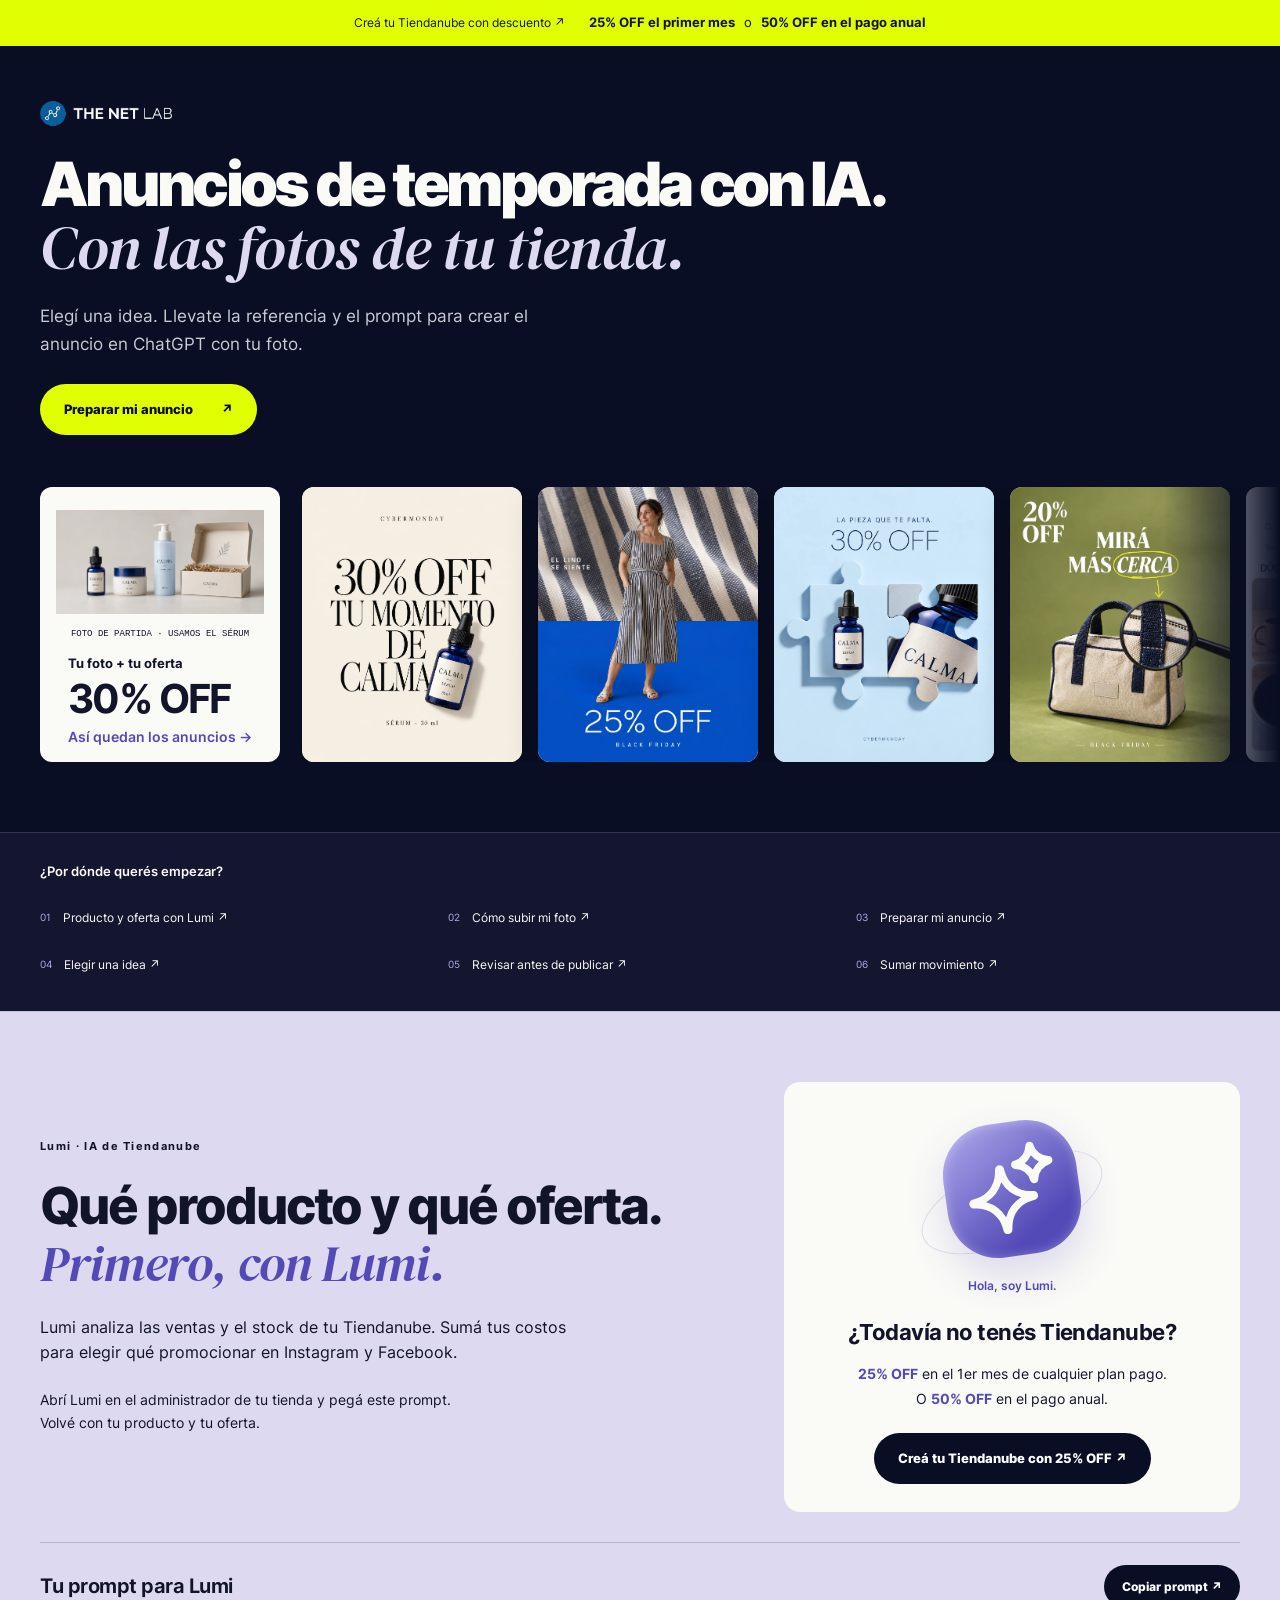
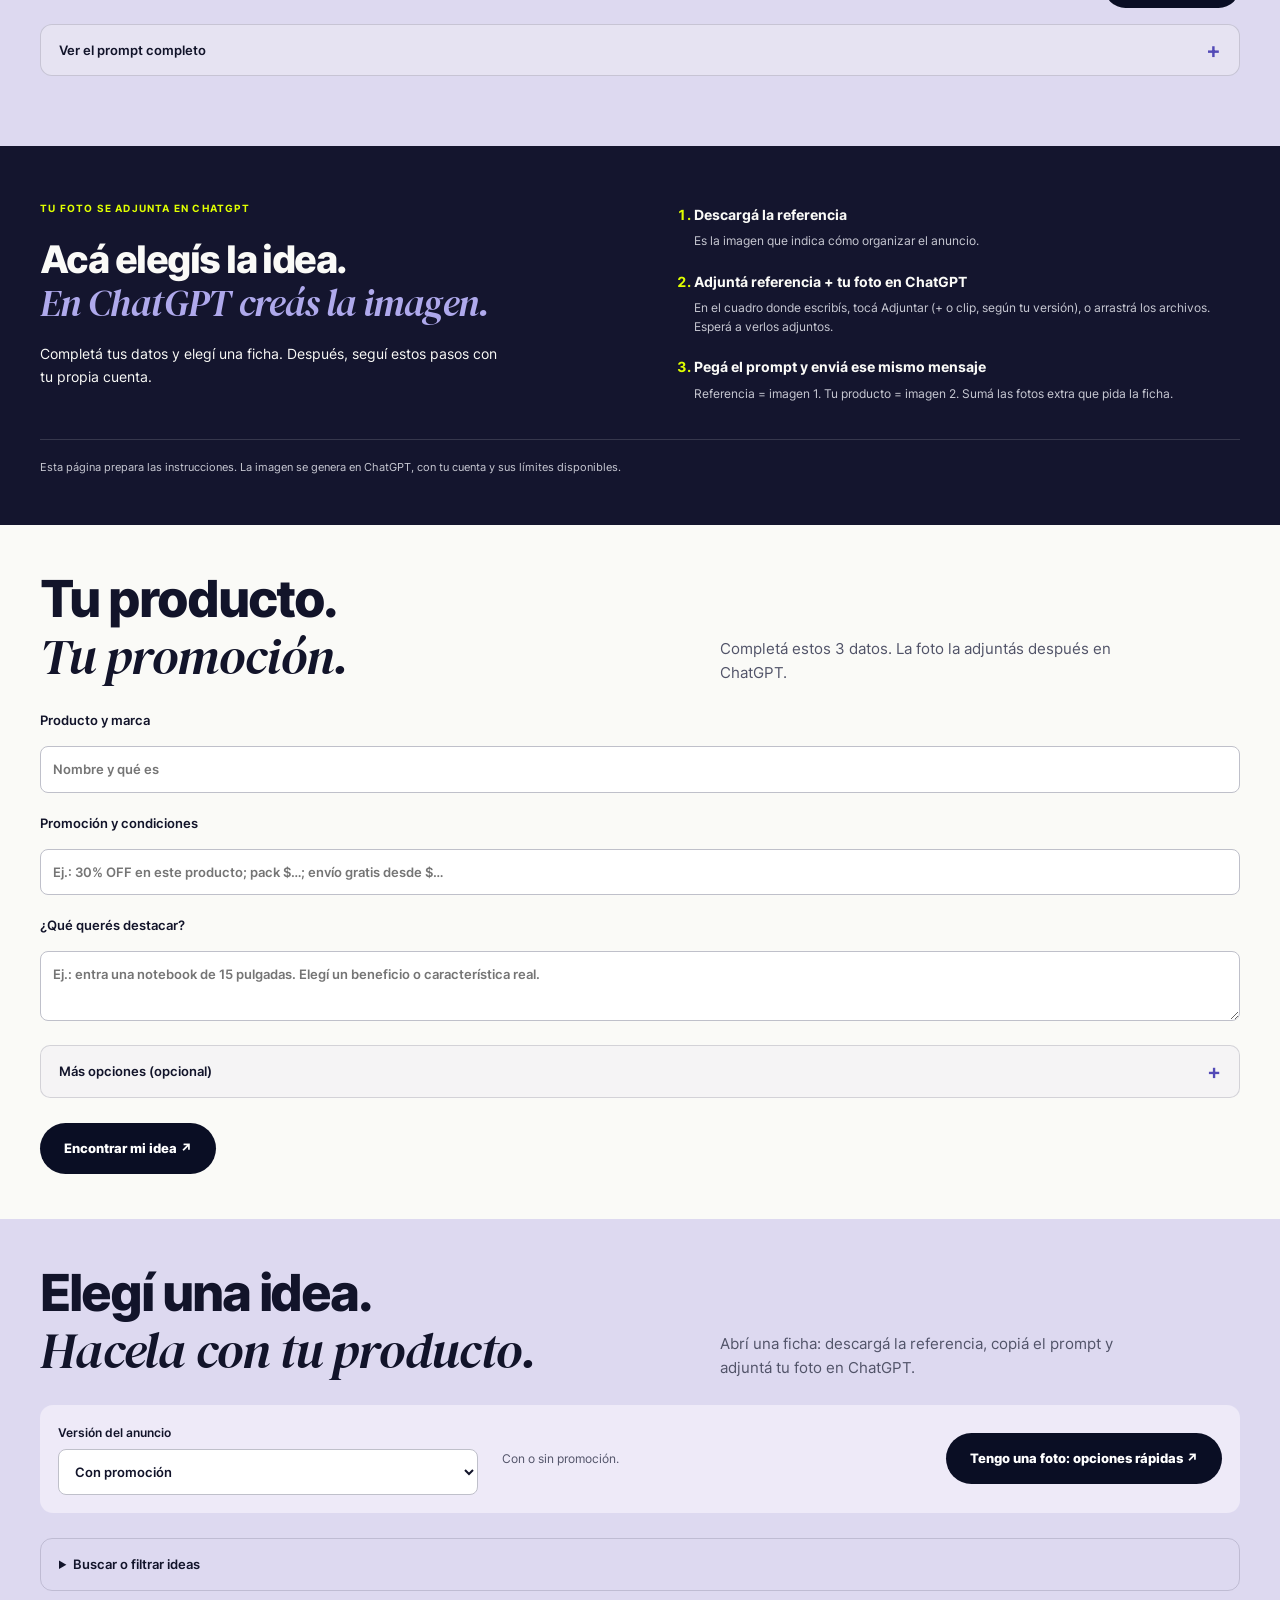
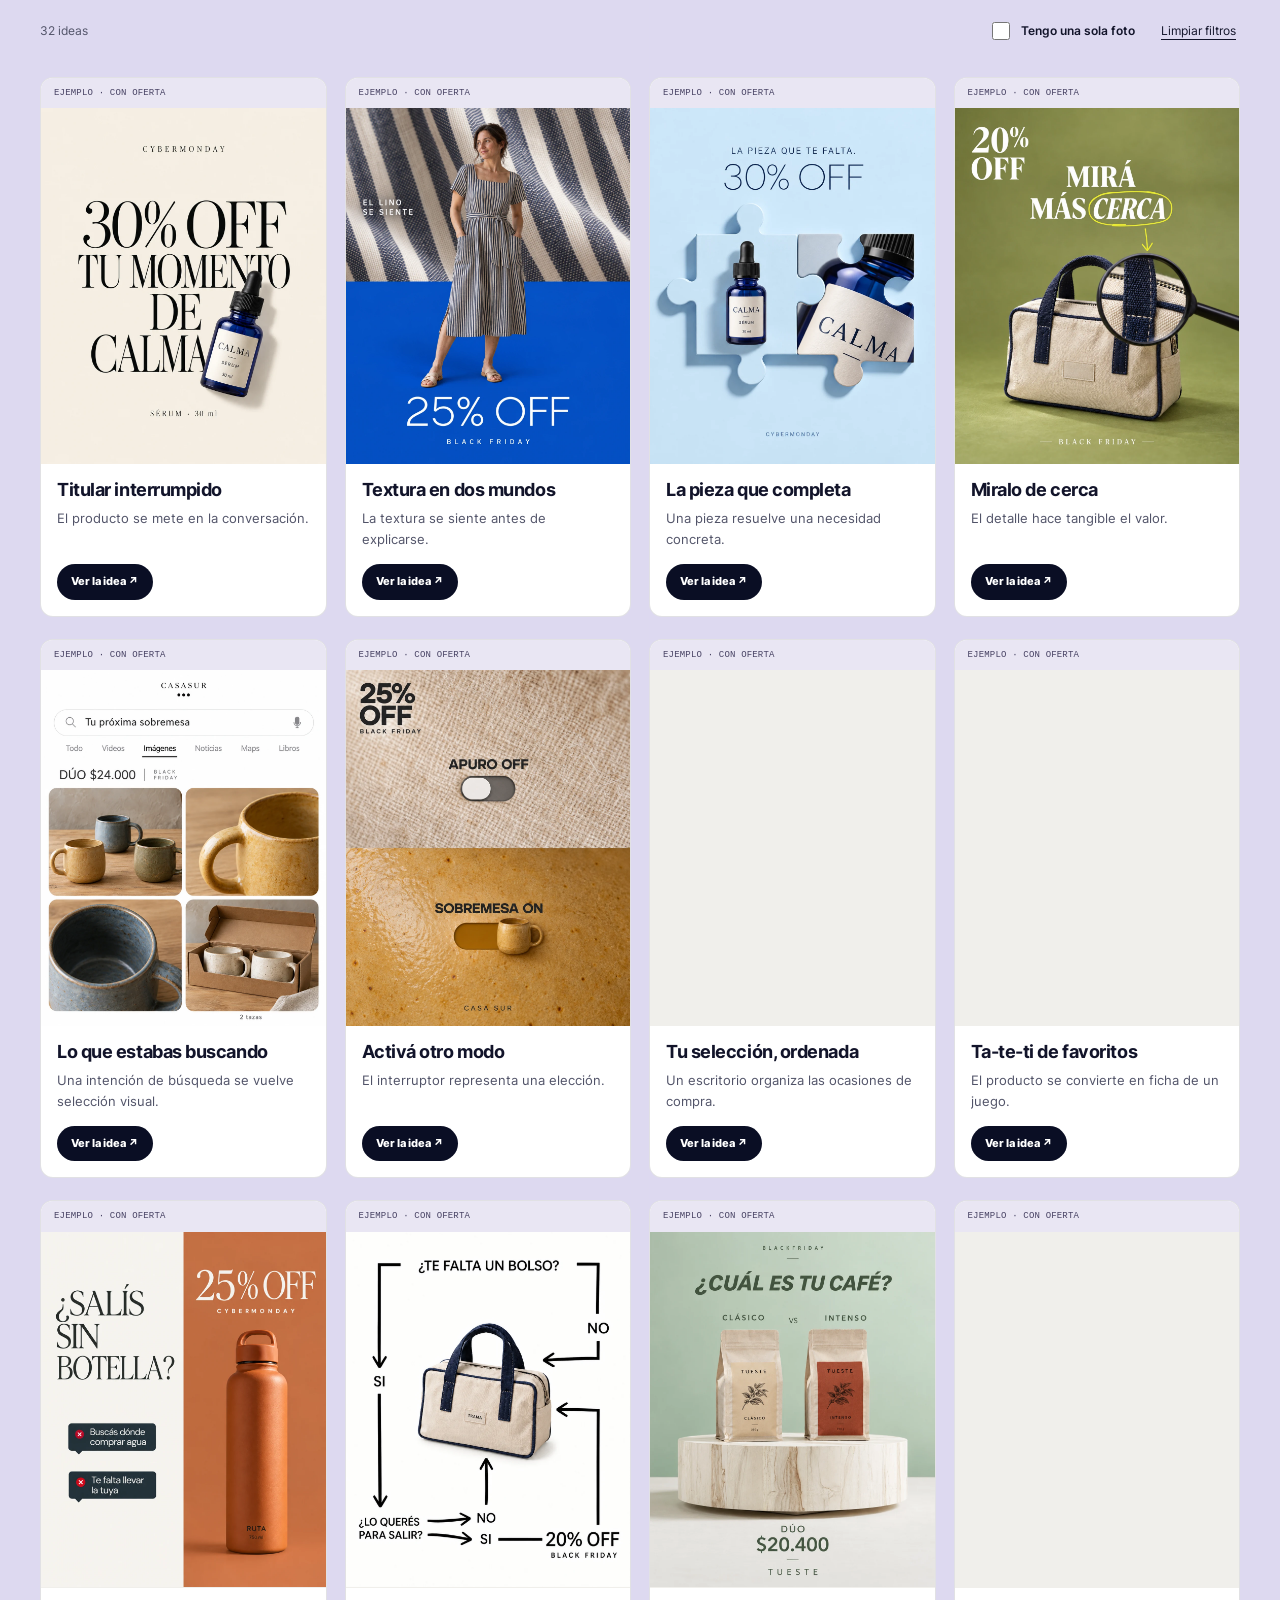
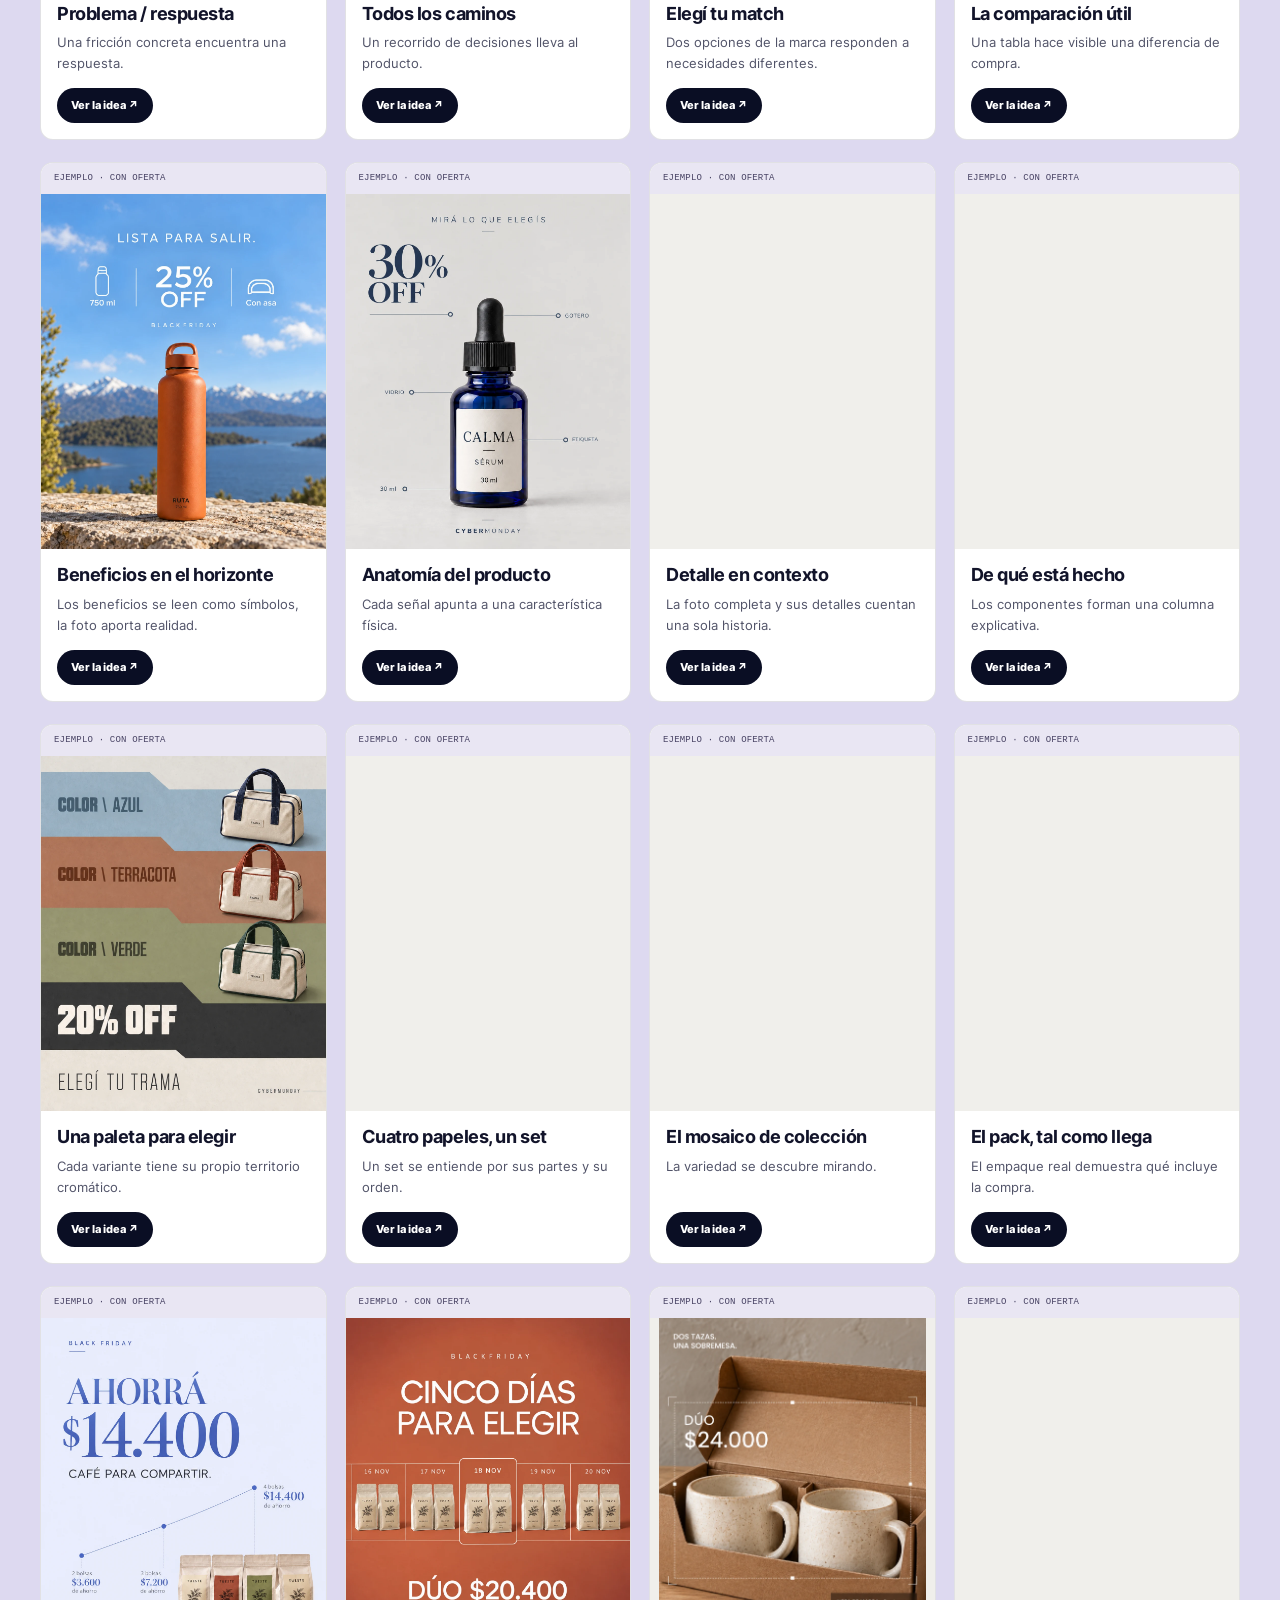
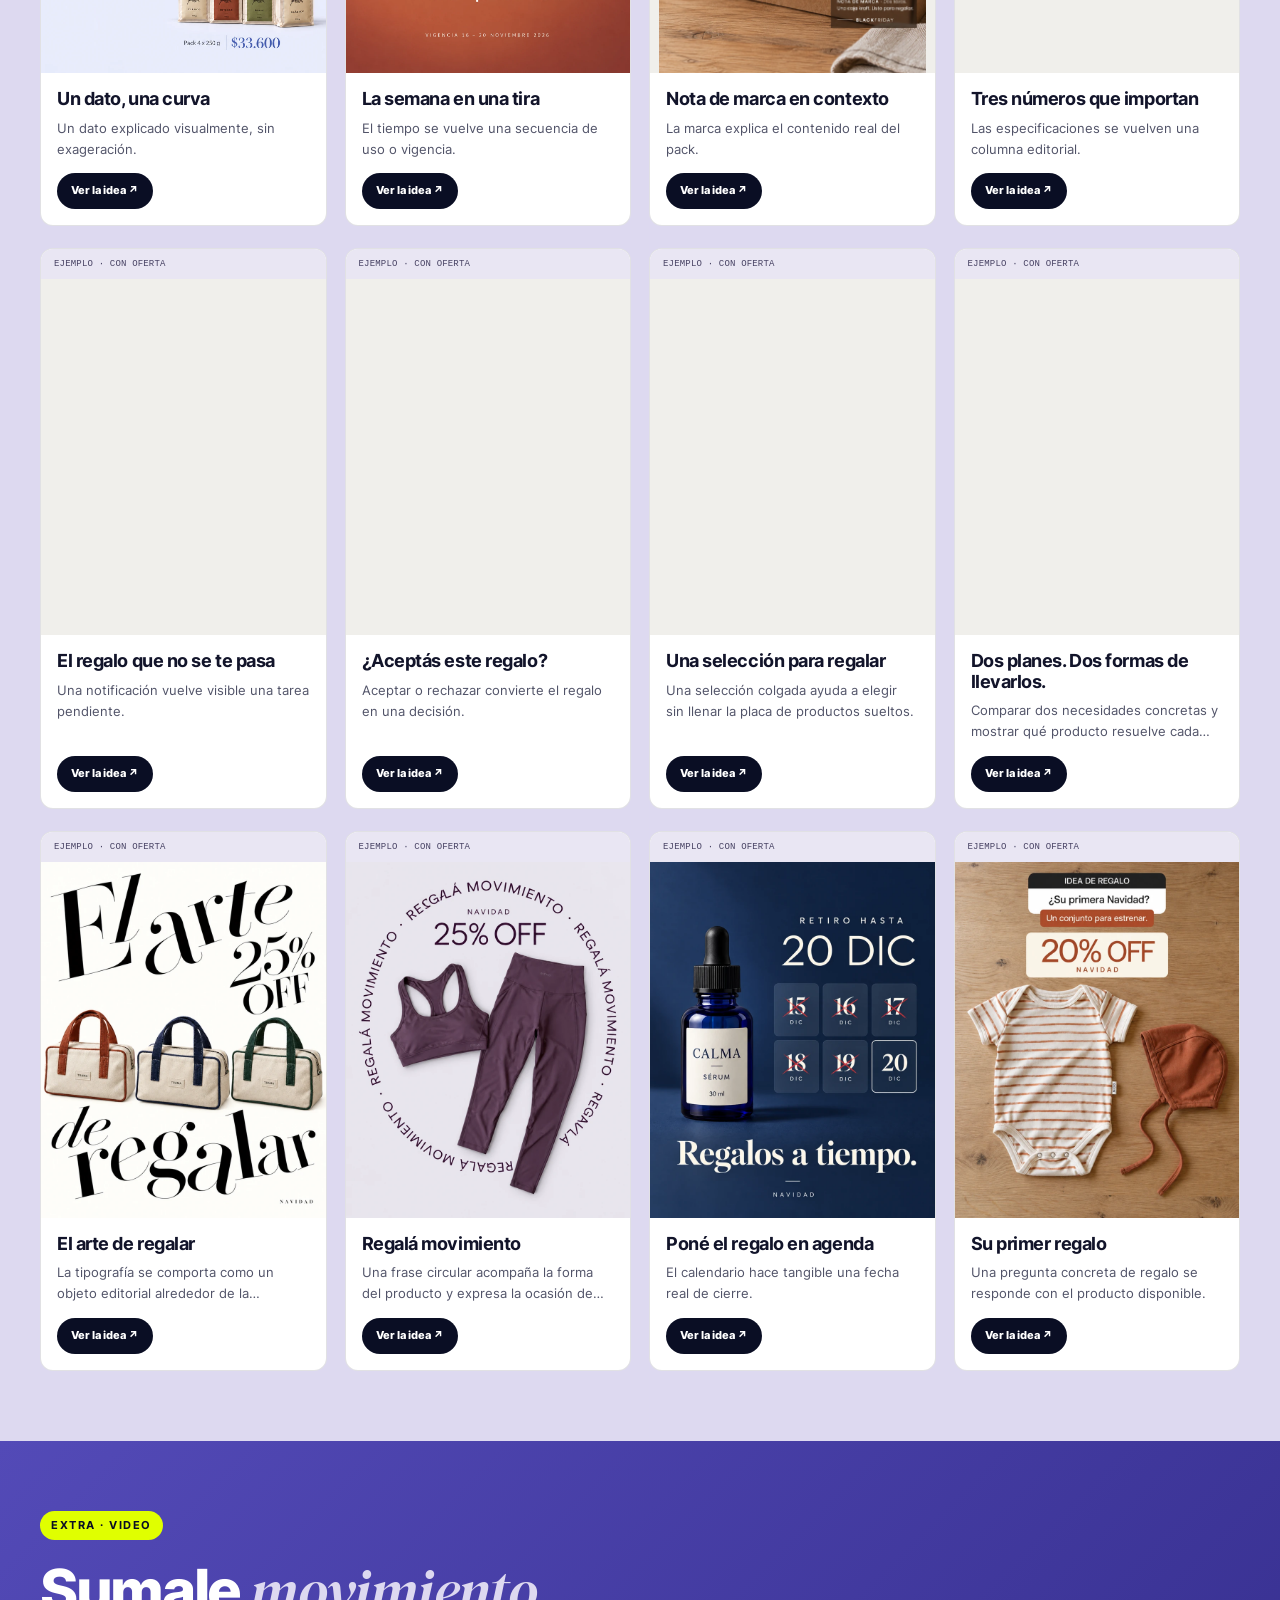
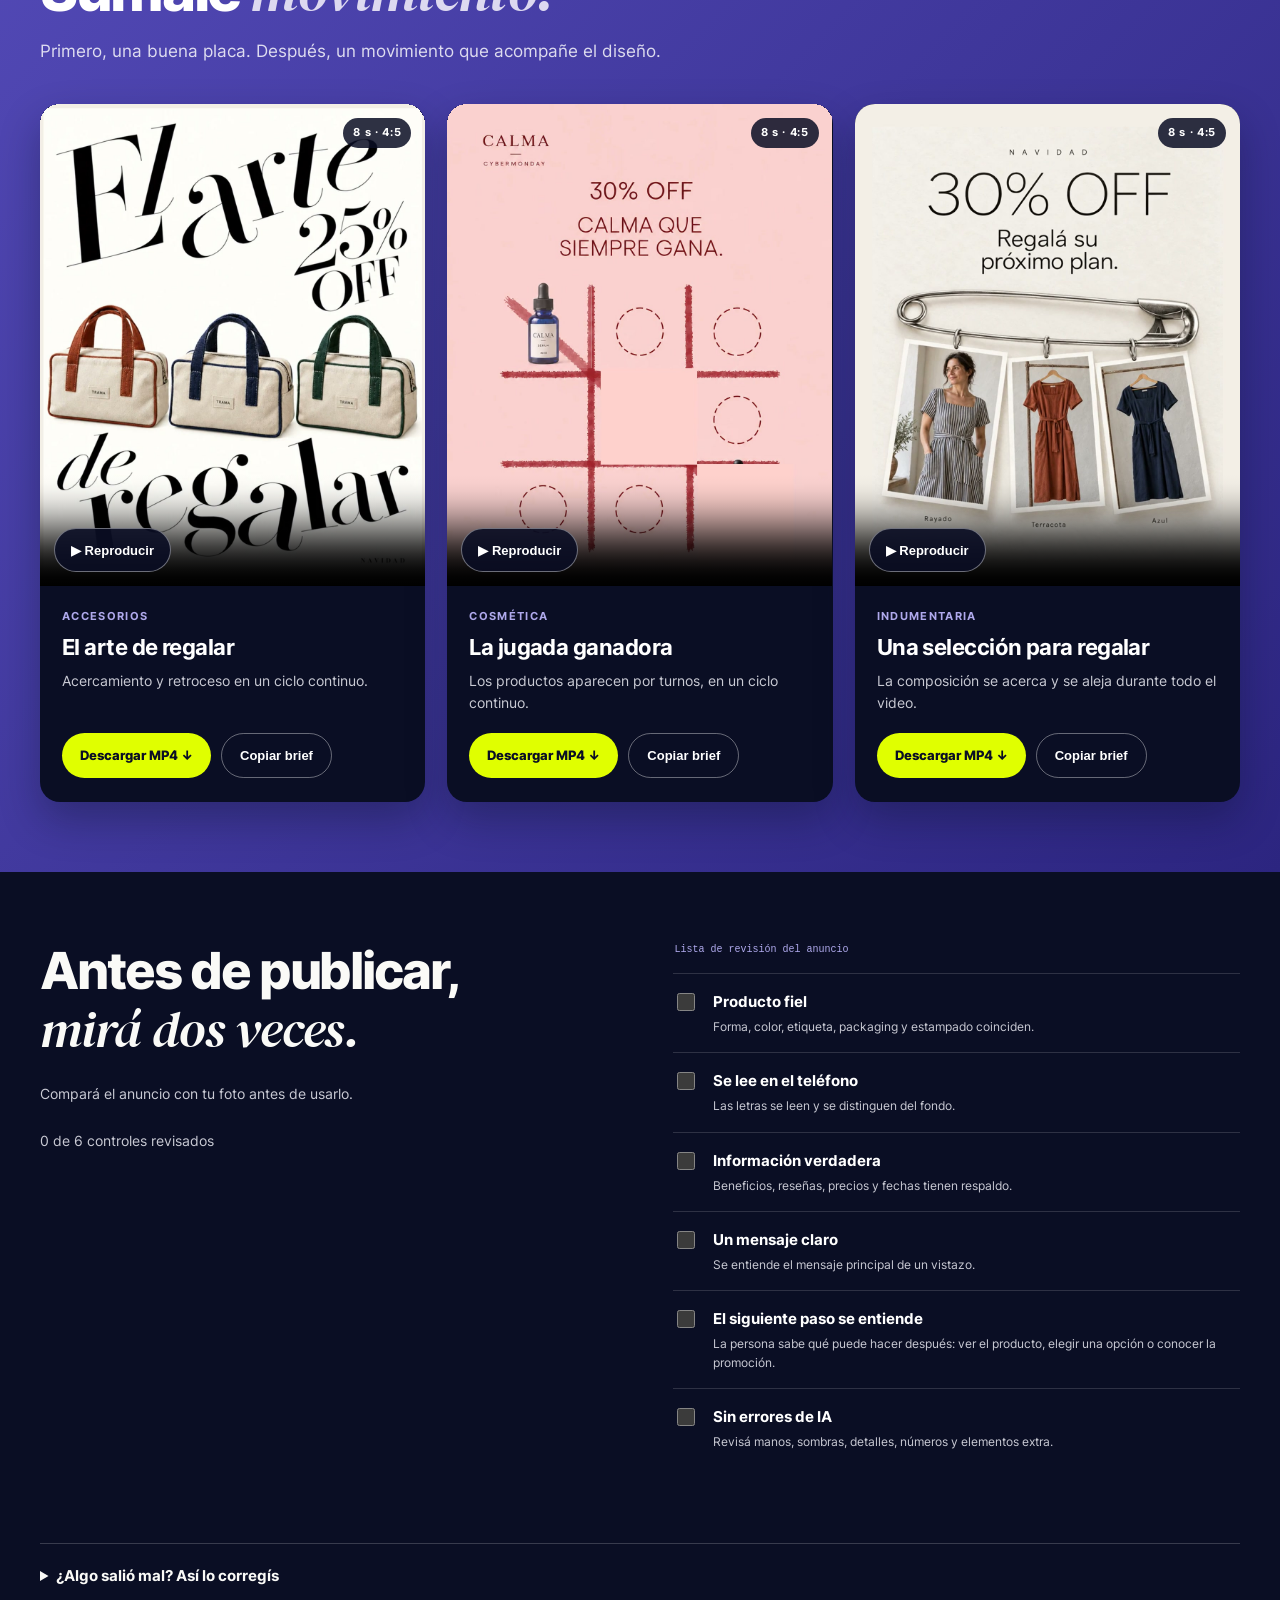
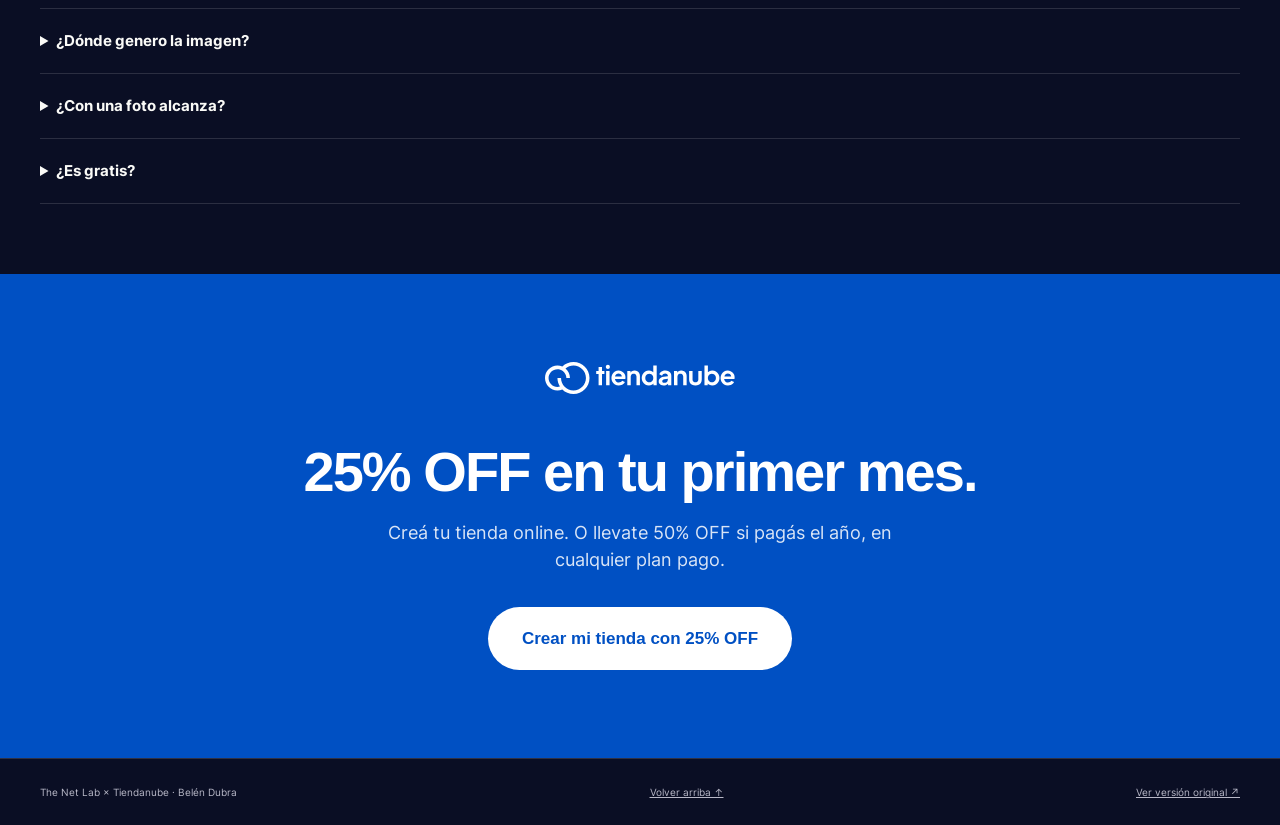
==== commit cb2efb10: "Version motion player assets to bypass stale browser cache" ====
--- a/tiendanube/index.html
+++ b/tiendanube/index.html
@@ -1,4 +1,4 @@
-<!doctype html><html lang="es-AR"><head><meta charset="utf-8"><meta name="viewport" content="width=device-width,initial-scale=1"><title>Anuncios con IA para CyberMonday, Black Friday y Navidad | TNL</title><link rel="stylesheet" href="../styles.css"><meta name="description" content="Guía gratuita con 32 ideas para crear anuncios con IA usando las fotos de tu tienda: referencias, prompts y pasos para CyberMonday, Black Friday y Navidad."><link rel="canonical" href="https://thenet-lab.com/recursos/anuncios-con-ia/"><meta name="robots" content="noindex,follow"><meta property="og:type" content="website"><meta property="og:locale" content="es_AR"><meta property="og:site_name" content="The Net Lab"><meta property="og:title" content="Anuncios con IA para CyberMonday, Black Friday y Navidad"><meta property="og:description" content="Guía gratuita con 32 ideas para crear anuncios con IA usando las fotos de tu tienda: referencias, prompts y pasos para CyberMonday, Black Friday y Navidad."><meta property="og:url" content="https://tnl-create.github.io/freebie-anuncios-temporada/tiendanube/"><meta property="og:image" content="https://tnl-create.github.io/freebie-anuncios-temporada/images/demos/ad-01-v4.webp"><meta property="og:image:alt" content="Anuncio de demostración de The Net Lab"><meta name="twitter:card" content="summary_large_image"><meta name="twitter:title" content="32 ideas para anuncios de temporada con IA"><meta name="twitter:description" content="Guía gratuita con 32 ideas para crear anuncios con IA usando las fotos de tu tienda: referencias, prompts y pasos para CyberMonday, Black Friday y Navidad."><meta name="twitter:image" content="https://tnl-create.github.io/freebie-anuncios-temporada/images/demos/ad-01-v4.webp"><script type="application/ld+json">{"@context": "https://schema.org", "@graph": [{"@type": "Organization", "@id": "https://thenet-lab.com/#organization", "name": "The Net Lab", "url": "https://thenet-lab.com/"}, {"@type": "Person", "@id": "https://tnl-create.github.io/freebie-anuncios-temporada/tiendanube/#belen-dubra", "name": "Belén Dubra", "worksFor": {"@id": "https://thenet-lab.com/#organization"}}, {"@type": "WebPage", "@id": "https://tnl-create.github.io/freebie-anuncios-temporada/tiendanube/#webpage", "url": "https://tnl-create.github.io/freebie-anuncios-temporada/tiendanube/", "name": "Anuncios con IA para CyberMonday, Black Friday y Navidad", "description": "Guía gratuita con 32 ideas para crear anuncios con IA usando las fotos de tu tienda: referencias, prompts y pasos para CyberMonday, Black Friday y Navidad.", "inLanguage": "es-AR", "isAccessibleForFree": true, "dateModified": "2026-10-25", "author": {"@id": "https://tnl-create.github.io/freebie-anuncios-temporada/tiendanube/#belen-dubra"}, "publisher": {"@id": "https://thenet-lab.com/#organization"}, "mainEntity": {"@id": "https://tnl-create.github.io/freebie-anuncios-temporada/tiendanube/#ideas"}}, {"@type": "ItemList", "@id": "https://tnl-create.github.io/freebie-anuncios-temporada/tiendanube/#ideas", "name": "32 ideas para anuncios de temporada", "numberOfItems": 32, "itemListElement": [{"@type": "ListItem", "position": 1, "name": "Titular interrumpido", "url": "https://tnl-create.github.io/freebie-anuncios-temporada/tiendanube/#tnl24-idea-1"}, {"@type": "ListItem", "position": 2, "name": "Textura en dos mundos", "url": "https://tnl-create.github.io/freebie-anuncios-temporada/tiendanube/#tnl24-idea-2"}, {"@type": "ListItem", "position": 3, "name": "La pieza que completa", "url": "https://tnl-create.github.io/freebie-anuncios-temporada/tiendanube/#tnl24-idea-3"}, {"@type": "ListItem", "position": 4, "name": "Miralo de cerca", "url": "https://tnl-create.github.io/freebie-anuncios-temporada/tiendanube/#tnl24-idea-4"}, {"@type": "ListItem", "position": 5, "name": "Lo que estabas buscando", "url": "https://tnl-create.github.io/freebie-anuncios-temporada/tiendanube/#tnl24-idea-5"}, {"@type": "ListItem", "position": 6, "name": "Activá otro modo", "url": "https://tnl-create.github.io/freebie-anuncios-temporada/tiendanube/#tnl24-idea-6"}, {"@type": "ListItem", "position": 7, "name": "Tu selección, ordenada", "url": "https://tnl-create.github.io/freebie-anuncios-temporada/tiendanube/#tnl24-idea-7"}, {"@type": "ListItem", "position": 8, "name": "Ta-te-ti de favoritos", "url": "https://tnl-create.github.io/freebie-anuncios-temporada/tiendanube/#tnl24-idea-8"}, {"@type": "ListItem", "position": 9, "name": "Problema / respuesta", "url": "https://tnl-create.github.io/freebie-anuncios-temporada/tiendanube/#tnl24-idea-9"}, {"@type": "ListItem", "position": 10, "name": "Todos los caminos", "url": "https://tnl-create.github.io/freebie-anuncios-temporada/tiendanube/#tnl24-idea-10"}, {"@type": "ListItem", "position": 11, "name": "Elegí tu match", "url": "https://tnl-create.github.io/freebie-anuncios-temporada/tiendanube/#tnl24-idea-11"}, {"@type": "ListItem", "position": 12, "name": "La comparación útil", "url": "https://tnl-create.github.io/freebie-anuncios-temporada/tiendanube/#tnl24-idea-12"}, {"@type": "ListItem", "position": 13, "name": "Beneficios en el horizonte", "url": "https://tnl-create.github.io/freebie-anuncios-temporada/tiendanube/#tnl24-idea-13"}, {"@type": "ListItem", "position": 14, "name": "Anatomía del producto", "url": "https://tnl-create.github.io/freebie-anuncios-temporada/tiendanube/#tnl24-idea-14"}, {"@type": "ListItem", "position": 15, "name": "Detalle en contexto", "url": "https://tnl-create.github.io/freebie-anuncios-temporada/tiendanube/#tnl24-idea-15"}, {"@type": "ListItem", "position": 16, "name": "De qué está hecho", "url": "https://tnl-create.github.io/freebie-anuncios-temporada/tiendanube/#tnl24-idea-16"}, {"@type": "ListItem", "position": 17, "name": "Una paleta para elegir", "url": "https://tnl-create.github.io/freebie-anuncios-temporada/tiendanube/#tnl24-idea-17"}, {"@type": "ListItem", "position": 18, "name": "Cuatro papeles, un set", "url": "https://tnl-create.github.io/freebie-anuncios-temporada/tiendanube/#tnl24-idea-18"}, {"@type": "ListItem", "position": 19, "name": "El mosaico de colección", "url": "https://tnl-create.github.io/freebie-anuncios-temporada/tiendanube/#tnl24-idea-19"}, {"@type": "ListItem", "position": 20, "name": "El pack, tal como llega", "url": "https://tnl-create.github.io/freebie-anuncios-temporada/tiendanube/#tnl24-idea-20"}, {"@type": "ListItem", "position": 21, "name": "Un dato, una curva", "url": "https://tnl-create.github.io/freebie-anuncios-temporada/tiendanube/#tnl24-idea-21"}, {"@type": "ListItem", "position": 22, "name": "La semana en una tira", "url": "https://tnl-create.github.io/freebie-anuncios-temporada/tiendanube/#tnl24-idea-22"}, {"@type": "ListItem", "position": 23, "name": "Nota de marca en contexto", "url": "https://tnl-create.github.io/freebie-anuncios-temporada/tiendanube/#tnl24-idea-23"}, {"@type": "ListItem", "position": 24, "name": "Tres números que importan", "url": "https://tnl-create.github.io/freebie-anuncios-temporada/tiendanube/#tnl24-idea-24"}, {"@type": "ListItem", "position": 25, "name": "El regalo que no se te pasa", "url": "https://tnl-create.github.io/freebie-anuncios-temporada/tiendanube/#tnl24-idea-28"}, {"@type": "ListItem", "position": 26, "name": "¿Aceptás este regalo?", "url": "https://tnl-create.github.io/freebie-anuncios-temporada/tiendanube/#tnl24-idea-29"}, {"@type": "ListItem", "position": 27, "name": "Una selección para regalar", "url": "https://tnl-create.github.io/freebie-anuncios-temporada/tiendanube/#tnl24-idea-30"}, {"@type": "ListItem", "position": 28, "name": "Dos planes. Dos formas de llevarlos.", "url": "https://tnl-create.github.io/freebie-anuncios-temporada/tiendanube/#tnl24-idea-31"}, {"@type": "ListItem", "position": 29, "name": "El arte de regalar", "url": "https://tnl-create.github.io/freebie-anuncios-temporada/tiendanube/#tnl24-idea-32"}, {"@type": "ListItem", "position": 30, "name": "Regalá movimiento", "url": "https://tnl-create.github.io/freebie-anuncios-temporada/tiendanube/#tnl24-idea-33"}, {"@type": "ListItem", "position": 31, "name": "Poné el regalo en agenda", "url": "https://tnl-create.github.io/freebie-anuncios-temporada/tiendanube/#tnl24-idea-34"}, {"@type": "ListItem", "position": 32, "name": "Su primer regalo", "url": "https://tnl-create.github.io/freebie-anuncios-temporada/tiendanube/#tnl24-idea-35"}]}]}</script><link rel="stylesheet" href="variant.css"></head><body style="margin:0">
+<!doctype html><html lang="es-AR"><head><meta charset="utf-8"><meta name="viewport" content="width=device-width,initial-scale=1"><title>Anuncios con IA para CyberMonday, Black Friday y Navidad | TNL</title><link rel="stylesheet" href="../styles.css"><meta name="description" content="Guía gratuita con 32 ideas para crear anuncios con IA usando las fotos de tu tienda: referencias, prompts y pasos para CyberMonday, Black Friday y Navidad."><link rel="canonical" href="https://thenet-lab.com/recursos/anuncios-con-ia/"><meta name="robots" content="noindex,follow"><meta property="og:type" content="website"><meta property="og:locale" content="es_AR"><meta property="og:site_name" content="The Net Lab"><meta property="og:title" content="Anuncios con IA para CyberMonday, Black Friday y Navidad"><meta property="og:description" content="Guía gratuita con 32 ideas para crear anuncios con IA usando las fotos de tu tienda: referencias, prompts y pasos para CyberMonday, Black Friday y Navidad."><meta property="og:url" content="https://tnl-create.github.io/freebie-anuncios-temporada/tiendanube/"><meta property="og:image" content="https://tnl-create.github.io/freebie-anuncios-temporada/images/demos/ad-01-v4.webp"><meta property="og:image:alt" content="Anuncio de demostración de The Net Lab"><meta name="twitter:card" content="summary_large_image"><meta name="twitter:title" content="32 ideas para anuncios de temporada con IA"><meta name="twitter:description" content="Guía gratuita con 32 ideas para crear anuncios con IA usando las fotos de tu tienda: referencias, prompts y pasos para CyberMonday, Black Friday y Navidad."><meta name="twitter:image" content="https://tnl-create.github.io/freebie-anuncios-temporada/images/demos/ad-01-v4.webp"><script type="application/ld+json">{"@context": "https://schema.org", "@graph": [{"@type": "Organization", "@id": "https://thenet-lab.com/#organization", "name": "The Net Lab", "url": "https://thenet-lab.com/"}, {"@type": "Person", "@id": "https://tnl-create.github.io/freebie-anuncios-temporada/tiendanube/#belen-dubra", "name": "Belén Dubra", "worksFor": {"@id": "https://thenet-lab.com/#organization"}}, {"@type": "WebPage", "@id": "https://tnl-create.github.io/freebie-anuncios-temporada/tiendanube/#webpage", "url": "https://tnl-create.github.io/freebie-anuncios-temporada/tiendanube/", "name": "Anuncios con IA para CyberMonday, Black Friday y Navidad", "description": "Guía gratuita con 32 ideas para crear anuncios con IA usando las fotos de tu tienda: referencias, prompts y pasos para CyberMonday, Black Friday y Navidad.", "inLanguage": "es-AR", "isAccessibleForFree": true, "dateModified": "2026-10-25", "author": {"@id": "https://tnl-create.github.io/freebie-anuncios-temporada/tiendanube/#belen-dubra"}, "publisher": {"@id": "https://thenet-lab.com/#organization"}, "mainEntity": {"@id": "https://tnl-create.github.io/freebie-anuncios-temporada/tiendanube/#ideas"}}, {"@type": "ItemList", "@id": "https://tnl-create.github.io/freebie-anuncios-temporada/tiendanube/#ideas", "name": "32 ideas para anuncios de temporada", "numberOfItems": 32, "itemListElement": [{"@type": "ListItem", "position": 1, "name": "Titular interrumpido", "url": "https://tnl-create.github.io/freebie-anuncios-temporada/tiendanube/#tnl24-idea-1"}, {"@type": "ListItem", "position": 2, "name": "Textura en dos mundos", "url": "https://tnl-create.github.io/freebie-anuncios-temporada/tiendanube/#tnl24-idea-2"}, {"@type": "ListItem", "position": 3, "name": "La pieza que completa", "url": "https://tnl-create.github.io/freebie-anuncios-temporada/tiendanube/#tnl24-idea-3"}, {"@type": "ListItem", "position": 4, "name": "Miralo de cerca", "url": "https://tnl-create.github.io/freebie-anuncios-temporada/tiendanube/#tnl24-idea-4"}, {"@type": "ListItem", "position": 5, "name": "Lo que estabas buscando", "url": "https://tnl-create.github.io/freebie-anuncios-temporada/tiendanube/#tnl24-idea-5"}, {"@type": "ListItem", "position": 6, "name": "Activá otro modo", "url": "https://tnl-create.github.io/freebie-anuncios-temporada/tiendanube/#tnl24-idea-6"}, {"@type": "ListItem", "position": 7, "name": "Tu selección, ordenada", "url": "https://tnl-create.github.io/freebie-anuncios-temporada/tiendanube/#tnl24-idea-7"}, {"@type": "ListItem", "position": 8, "name": "Ta-te-ti de favoritos", "url": "https://tnl-create.github.io/freebie-anuncios-temporada/tiendanube/#tnl24-idea-8"}, {"@type": "ListItem", "position": 9, "name": "Problema / respuesta", "url": "https://tnl-create.github.io/freebie-anuncios-temporada/tiendanube/#tnl24-idea-9"}, {"@type": "ListItem", "position": 10, "name": "Todos los caminos", "url": "https://tnl-create.github.io/freebie-anuncios-temporada/tiendanube/#tnl24-idea-10"}, {"@type": "ListItem", "position": 11, "name": "Elegí tu match", "url": "https://tnl-create.github.io/freebie-anuncios-temporada/tiendanube/#tnl24-idea-11"}, {"@type": "ListItem", "position": 12, "name": "La comparación útil", "url": "https://tnl-create.github.io/freebie-anuncios-temporada/tiendanube/#tnl24-idea-12"}, {"@type": "ListItem", "position": 13, "name": "Beneficios en el horizonte", "url": "https://tnl-create.github.io/freebie-anuncios-temporada/tiendanube/#tnl24-idea-13"}, {"@type": "ListItem", "position": 14, "name": "Anatomía del producto", "url": "https://tnl-create.github.io/freebie-anuncios-temporada/tiendanube/#tnl24-idea-14"}, {"@type": "ListItem", "position": 15, "name": "Detalle en contexto", "url": "https://tnl-create.github.io/freebie-anuncios-temporada/tiendanube/#tnl24-idea-15"}, {"@type": "ListItem", "position": 16, "name": "De qué está hecho", "url": "https://tnl-create.github.io/freebie-anuncios-temporada/tiendanube/#tnl24-idea-16"}, {"@type": "ListItem", "position": 17, "name": "Una paleta para elegir", "url": "https://tnl-create.github.io/freebie-anuncios-temporada/tiendanube/#tnl24-idea-17"}, {"@type": "ListItem", "position": 18, "name": "Cuatro papeles, un set", "url": "https://tnl-create.github.io/freebie-anuncios-temporada/tiendanube/#tnl24-idea-18"}, {"@type": "ListItem", "position": 19, "name": "El mosaico de colección", "url": "https://tnl-create.github.io/freebie-anuncios-temporada/tiendanube/#tnl24-idea-19"}, {"@type": "ListItem", "position": 20, "name": "El pack, tal como llega", "url": "https://tnl-create.github.io/freebie-anuncios-temporada/tiendanube/#tnl24-idea-20"}, {"@type": "ListItem", "position": 21, "name": "Un dato, una curva", "url": "https://tnl-create.github.io/freebie-anuncios-temporada/tiendanube/#tnl24-idea-21"}, {"@type": "ListItem", "position": 22, "name": "La semana en una tira", "url": "https://tnl-create.github.io/freebie-anuncios-temporada/tiendanube/#tnl24-idea-22"}, {"@type": "ListItem", "position": 23, "name": "Nota de marca en contexto", "url": "https://tnl-create.github.io/freebie-anuncios-temporada/tiendanube/#tnl24-idea-23"}, {"@type": "ListItem", "position": 24, "name": "Tres números que importan", "url": "https://tnl-create.github.io/freebie-anuncios-temporada/tiendanube/#tnl24-idea-24"}, {"@type": "ListItem", "position": 25, "name": "El regalo que no se te pasa", "url": "https://tnl-create.github.io/freebie-anuncios-temporada/tiendanube/#tnl24-idea-28"}, {"@type": "ListItem", "position": 26, "name": "¿Aceptás este regalo?", "url": "https://tnl-create.github.io/freebie-anuncios-temporada/tiendanube/#tnl24-idea-29"}, {"@type": "ListItem", "position": 27, "name": "Una selección para regalar", "url": "https://tnl-create.github.io/freebie-anuncios-temporada/tiendanube/#tnl24-idea-30"}, {"@type": "ListItem", "position": 28, "name": "Dos planes. Dos formas de llevarlos.", "url": "https://tnl-create.github.io/freebie-anuncios-temporada/tiendanube/#tnl24-idea-31"}, {"@type": "ListItem", "position": 29, "name": "El arte de regalar", "url": "https://tnl-create.github.io/freebie-anuncios-temporada/tiendanube/#tnl24-idea-32"}, {"@type": "ListItem", "position": 30, "name": "Regalá movimiento", "url": "https://tnl-create.github.io/freebie-anuncios-temporada/tiendanube/#tnl24-idea-33"}, {"@type": "ListItem", "position": 31, "name": "Poné el regalo en agenda", "url": "https://tnl-create.github.io/freebie-anuncios-temporada/tiendanube/#tnl24-idea-34"}, {"@type": "ListItem", "position": 32, "name": "Su primer regalo", "url": "https://tnl-create.github.io/freebie-anuncios-temporada/tiendanube/#tnl24-idea-35"}]}]}</script><link rel="stylesheet" href="variant-motion-v3.css"></head><body style="margin:0">
 <div id="tnl24">
 <a class="skip" href="#tnl24-library">Saltar a la biblioteca</a>
 
@@ -179,4 +179,4 @@
 </main><footer><span>The Net Lab × Tiendanube · Belén Dubra</span><a href="#tnl24-top">Volver arriba ↑</a><span><a href="../">Ver versión original ↗</a></span></footer>
 <dialog id="tnl24-dialog" aria-labelledby="tnl24-detail-title"><div class="dialog-top"><span>PREPARÁ ESTE ANUNCIO</span><button type="button" id="tnl24-close" class="text-btn" aria-label="Cerrar ficha">Cerrar ×</button></div><div id="tnl24-detail"></div></dialog><div class="toast" id="tnl24-toast" role="status" aria-live="polite"></div>
 <noscript><p>Podés leer las ideas y descargar referencias y prompts sin JavaScript. Activá JavaScript para usar el formulario, los filtros y la copia personalizada.</p></noscript>
-</div><script defer src="../data/strategies.js"></script><script defer src="../data/christmas.js"></script><script defer src="../data/creative-reasons.js"></script><script defer src="../data/campaign-phases.js"></script><script defer src="../data/campaign-planner.js"></script><script defer src="../data/prompt-workflow.js"></script><script defer src="assets.js"></script><script defer src="creative-framework.js"></script><script defer src="app.js"></script><script defer src="../motion.js"></script><script defer src="lumi.js"></script></body></html>
+</div><script defer src="../data/strategies.js"></script><script defer src="../data/christmas.js"></script><script defer src="../data/creative-reasons.js"></script><script defer src="../data/campaign-phases.js"></script><script defer src="../data/campaign-planner.js"></script><script defer src="../data/prompt-workflow.js"></script><script defer src="assets.js"></script><script defer src="creative-framework.js"></script><script defer src="app.js"></script><script defer src="../motion.js"></script><script defer src="lumi-motion-v3.js"></script></body></html>
--- a/tiendanube/variant-motion-v3.css
+++ b/tiendanube/variant-motion-v3.css
@@ -0,0 +1,145 @@
+/* Paleta TNL: noche, superficie, crema, lavanda, lima y violeta. */
+#tnl24 .hero{background:#0a0e24;align-items:start;padding-top:55px}#tnl24 .hero h1{font-size:clamp(46px,5.4vw,76px)}#tnl24 .hero .deck{font-size:17px;max-width:38ch;margin-bottom:28px}#tnl24 .hero-board>.micro{margin-top:12px;font-size:11px}#tnl24 .hero-source{margin-bottom:18px}#tnl24 .hero-refs img{height:205px}
+#tnl24 .nav-actions{display:flex;align-items:center;gap:20px;flex-shrink:0}#tnl24 .affiliate-top{display:flex;flex-direction:column;gap:2px;font-size:11px}#tnl24 .affiliate-top>a{color:#DDD9F0;text-decoration:underline;text-underline-offset:3px}#tnl24 .affiliate-top small{font-size:9px;opacity:.75}
+#tnl24 .lumi-section{background:#DDD9F0;color:#12142a;color-scheme:light;border-top:1px solid #12142a20}#tnl24 .lumi-layout{display:grid;grid-template-columns:1.5fr 1fr;gap:60px;align-items:center}#tnl24 .lumi-section h2{font-size:clamp(34px,4vw,54px)}#tnl24 .lumi-section h2 em{color:#534AB7}#tnl24 .lumi-subtitle{margin:22px 0;max-width:55ch;font-size:16px;color:#12142a}#tnl24 .lumi-actions{display:flex;align-items:center;gap:20px;flex-wrap:wrap}#tnl24 .lumi-actions .text-btn{font-size:12px}#tnl24 .lumi-status{margin-top:18px;color:#12142a;max-width:65ch}#tnl24 .lumi-affiliate{padding:28px;background:#FAFAF7;border-radius:16px;color:#12142a;color-scheme:light}#tnl24 .lumi-affiliate h3{font-size:24px;margin-bottom:22px;max-width:22ch}#tnl24 .lumi-affiliate .micro{margin-top:16px;max-width:37ch;font-size:11px}#tnl24 .lumi-details{border-top:1px solid #12142a30;padding-top:20px;margin-top:30px}#tnl24 .lumi-details>summary{font-size:14px;font-weight:600}#tnl24 #tn-lumi-prompt{display:block;width:100%;min-height:360px;max-height:65vh;margin:20px 0 14px;padding:20px;background:#060919;color:#FAFAF7;border:1px solid #AFA9EC80;border-radius:12px;font:13px/1.6 ui-monospace,monospace;resize:vertical}#tnl24 .lumi-details>.micro{margin-top:18px;color:#12142a}#tnl24 .sr-only{position:absolute;width:1px;height:1px;padding:0;margin:-1px;overflow:hidden;clip:rect(0,0,0,0);white-space:nowrap;border:0}
+#tnl24 .planner{background:#FAFAF7;color:#12142a}#tnl24 .planner .section-heading{margin-bottom:22px}#tnl24 .phase-options{padding:14px 18px;border:1px solid #12142a25;border-radius:12px;margin:22px 0}#tnl24 .phase-options>summary{font-size:13px;font-weight:600}#tnl24 .phase-tabs{margin-top:18px}#tnl24 .phase-context{margin-bottom:0}#tnl24 .phase-options[open]{background:#DDD9F0}#tnl24 #tnl24-form>label:first-child,#tnl24 #tnl24-offer-field{grid-column:1/-1}
+#tnl24 .library{background:#DDD9F0;color:#12142a}#tnl24 .library .section-heading{margin-bottom:20px}#tnl24 .demo-note{font-size:11px;margin-bottom:18px;opacity:.7}#tnl24 .card-meta,#tnl24 .reason-note{display:none}#tnl24 .mode-panel{padding:18px}#tnl24 .reason-picker{margin-top:20px}#tnl24 .card-body>p{font-size:14px}#tnl24 .photo-count{font-size:11px}
+#tnl24 .quality{background:#0a0e24;color:#FAFAF7}#tnl24 .quality h2{font-size:clamp(32px,4vw,52px)}#tnl24 .quality .quality-help{font-size:13px}
+#tnl24 .motion-section{background:#FAFAF7;color:#12142a}#tnl24 .motion-section>p{margin-top:18px}#tnl24 .motion-extra{margin-top:24px;border-top:1px solid #12142a25;padding-top:18px}#tnl24 .motion-extra>summary{font-weight:700}#tnl24 .motion-extra>.motion-grid{margin-top:24px}
+#tnl24 .faq{background:#DDD9F0;color:#12142a}#tnl24 .faq>h2{margin-bottom:26px}#tnl24 .faq details{padding:18px 0}#tnl24 .faq details p{margin-top:12px;font-size:14px}#tnl24 footer{background:#0a0e24}
+#tnl24 .library-filters{border:1px solid #12142a25;border-radius:12px;padding:15px 18px;margin:20px 0}#tnl24 .library-filters>summary{font-weight:600;font-size:13px}#tnl24 .library-filters .filters{margin-top:18px}#tnl24 .library-filters .reason-picker{margin:18px 0}#tnl24 .library-filters #tnl24-reason-hint:empty{display:none}
+@media(max-width:1000px){#tnl24 .nav nav{gap:12px}#tnl24 .nav-actions{gap:12px}#tnl24 .lumi-layout{gap:30px}}@media(max-width:800px){#tnl24 .lumi-layout{grid-template-columns:1fr}#tnl24 .lumi-affiliate{max-width:560px}}@media(max-width:600px){#tnl24 .nav{gap:14px;align-items:center}#tnl24 .nav-actions .nav-cta{display:none}#tnl24 .affiliate-top{font-size:11px}#tnl24 .affiliate-top small{font-size:8px}#tnl24 .hero h1{font-size:46px}#tnl24 .hero-refs img{height:175px}#tnl24 .hero .deck{font-size:16px}#tnl24 .lumi-section h2{font-size:36px}#tnl24 .lumi-subtitle{font-size:15px}#tnl24 .lumi-affiliate{padding:22px}#tnl24 .lumi-actions{align-items:flex-start;flex-direction:column;gap:14px}#tnl24 #tn-lumi-prompt{font-size:12px;padding:14px}}
+/* Collaboration edition motion and always-visible Lumi prompt. */
+#tnl24 .affiliate-banner{display:flex;justify-content:center;align-items:center;gap:24px;background:#E0FF00;color:#12142a;padding:13px 24px;text-decoration:none;font-size:12px;line-height:1.5;text-align:center}#tnl24 .affiliate-banner strong{font-size:13px}#tnl24 .affiliate-banner strong span{font-weight:400;margin:0 6px}#tnl24 .affiliate-banner:hover{text-decoration:underline;text-underline-offset:3px}
+#tnl24 .lumi-label,#tnl24 .pma-label{display:block;font-size:11px;font-weight:700;letter-spacing:.12em;margin-bottom:22px}#tnl24 .lumi-instruction{font-size:14px;line-height:1.65;max-width:48ch;margin:0 0 22px}#tnl24 .lumi-layout>.lumi-affiliate{position:relative;text-align:center;padding-top:24px;overflow:hidden}#tnl24 .lumi-affiliate h3{margin:14px auto;font-size:22px}#tnl24 .affiliate-benefit{font-size:14px;line-height:1.8;margin:0 0 22px}#tnl24 .affiliate-benefit strong{color:#534AB7}#tnl24 .lumi-affiliate .micro{margin-left:auto;margin-right:auto}#tnl24 .lumi-orbit{position:relative;display:grid;justify-items:center;gap:8px;padding:16px 0 10px}#tnl24 .lumi-orbit:before{content:"";position:absolute;width:190px;height:80px;top:55px;border:1px solid #534AB72b;border-radius:50%;transform:rotate(-22deg)}#tnl24 .lumi-orb{display:grid;place-items:center;width:134px;height:134px;border-radius:38%;color:#FAFAF7;background:linear-gradient(145deg,#AFA9EC,#534AB7 75%);box-shadow:0 18px 40px #534AB730,inset 0 1px 12px #ffffff55;transform:rotate(-8deg)}#tnl24 .lumi-orbit-caption{font-size:12px;font-weight:600;margin-top:12px;color:#534AB7}
+#tnl24 .lumi-details{margin-top:42px;padding-top:26px}#tnl24 .lumi-prompt-heading{display:flex;gap:20px;justify-content:space-between;align-items:center;margin-bottom:14px}#tnl24 .lumi-prompt-heading label{font-size:23px;font-weight:600}#tnl24 #tn-lumi-prompt{height:420px;min-height:320px;max-height:75vh;scrollbar-color:#AFA9EC #14152e;tab-size:2}#tnl24 .lumi-prompt-bottom{display:flex;align-items:center;justify-content:space-between;gap:22px;flex-wrap:wrap}#tnl24 .lumi-prompt-bottom .lumi-status{margin:0;font-size:11px}#tnl24 .lumi-note{font-size:11px;opacity:.75}
+#tnl24 .pma{background:#0a0e24;color:#FAFAF7;display:flex;align-items:center;justify-content:space-between;gap:30px;overflow:hidden;text-align:left}#tnl24 .pma>div{max-width:800px;position:relative;z-index:1}#tnl24 .pma h2{font-size:clamp(34px,4.8vw,64px)}#tnl24 .pma h2 em{color:#AFA9EC}#tnl24 .pma p{font-size:16px;line-height:1.7;max-width:57ch;margin:24px 0 28px}#tnl24 .pma-motion-mark{font-size:clamp(120px,20vw,260px);line-height:1;color:#E0FF00;font-weight:300}
+#tnl24 .btn,#tnl24 .nav-cta{transition:transform .25s ease,box-shadow .25s ease}#tnl24 .btn:hover,#tnl24 .nav-cta:hover{transform:translateY(-3px);box-shadow:0 8px 20px #0a0e2420}#tnl24 .btn:active{transform:translateY(0)}
+@media(prefers-reduced-motion:no-preference){html{scroll-behavior:smooth}#tnl24 .hero-refs>figure{animation:tnl-proof-enter .9s both}#tnl24 .hero-refs>figure:nth-child(2){animation-delay:.12s}#tnl24 .hero-refs>figure:nth-child(3){animation-delay:.24s}#tnl24 .hero-refs>figure:nth-child(4){animation-delay:.36s}#tnl24 .motion-ready h2{transform:translateY(26px);opacity:.3;transition:transform .75s cubic-bezier(.2,.7,.2,1),opacity .75s ease}#tnl24 .motion-entered h2{transform:none;opacity:1}#tnl24 .motion-in-view .lumi-orb{animation:tnl-lumi-float 4.5s ease-in-out infinite}#tnl24 .motion-in-view .lumi-orbit:before{animation:tnl-orbit 7s ease-in-out infinite}#tnl24 .motion-in-view .pma-motion-mark{animation:tnl-arrow 3s ease-in-out infinite}.motion-paused #tnl24 *{animation-play-state:paused!important}}
+@keyframes tnl-lumi-float{0%,100%{transform:translateY(0) rotate(-8deg)}50%{transform:translateY(-15px) rotate(6deg)}}@keyframes tnl-orbit{0%,100%{transform:rotate(-22deg) scale(1)}50%{transform:rotate(12deg) scale(1.08)}}@keyframes tnl-arrow{0%,100%{transform:translate(0,0)}50%{transform:translate(10px,-10px)}}@keyframes tnl-proof-enter{from{opacity:0;transform:translateY(30px) rotate(-3deg)}to{opacity:1;transform:translateY(0) rotate(0)}}
+@media(max-width:600px){#tnl24 .affiliate-banner{flex-direction:column;gap:2px;padding:11px 15px;font-size:11px}#tnl24 .affiliate-banner strong{font-size:11px}#tnl24 .lumi-prompt-heading{align-items:flex-start;flex-direction:column;gap:16px}#tnl24 .lumi-prompt-heading label{font-size:21px}#tnl24 .lumi-prompt-heading .btn{width:100%}#tnl24 .lumi-orb{width:110px;height:110px}#tnl24 .lumi-orb svg{width:76px;height:76px}#tnl24 .lumi-prompt-bottom{align-items:flex-start;flex-direction:column;gap:15px}#tnl24 .pma{position:relative}#tnl24 .pma-motion-mark{position:absolute;right:16px;top:20px;font-size:100px;opacity:.14}#tnl24 .pma p{font-size:15px}#tnl24 .pma .btn{font-size:12px;padding:17px}}
+@media(prefers-reduced-motion:reduce){#tnl24 *,#tnl24 *:before{animation:none!important;scroll-behavior:auto!important;transition:none!important}#tnl24 .motion-ready h2{opacity:1;transform:none}}
+/* Compact Lumi accordion, branded header and section index. */
+#tnl24 .brand-logo{display:block;width:210px;height:auto;max-width:100%;margin-bottom:9px}#tnl24 .brand{max-width:240px;flex-shrink:0}#tnl24 .brand>span{font-size:8px;letter-spacing:.12em}
+#tnl24 .freebie-index{background:#14152e;color:#FAFAF7;padding:28px max(24px,calc((100% - 1200px)/2));border-top:1px solid #ffffff20}#tnl24 .freebie-index>p{font-size:13px;font-weight:600;margin-bottom:17px}#tnl24 .freebie-index>div{display:grid;grid-template-columns:repeat(3,1fr);gap:10px 24px}#tnl24 .freebie-index a{display:flex;gap:12px;align-items:center;font-size:12px;text-decoration:none;padding:9px 0}#tnl24 .freebie-index a span{color:#AFA9EC;font-size:10px}#tnl24 .freebie-index a:hover{color:#E0FF00}#tnl24 section[id]{scroll-margin-top:20px}
+#tnl24 .lumi-details{padding-top:22px;margin-top:30px}#tnl24 .lumi-prompt-heading{margin-bottom:16px}#tnl24 .lumi-prompt-heading h3{font-size:20px;font-weight:650}#tnl24 .lumi-prompt-heading .btn{padding:12px 18px;font-size:12px}#tnl24 .lumi-prompt-toggle{border:1px solid #12142a25;border-radius:12px;background:#fafaf755;padding:0 18px}#tnl24 .lumi-prompt-toggle summary{list-style:none;display:flex;justify-content:space-between;align-items:center;padding:14px 0;font-size:13px;font-weight:600}#tnl24 .lumi-prompt-toggle summary::-webkit-details-marker{display:none}#tnl24 .lumi-prompt-toggle summary span{font-size:22px;line-height:1;color:#534AB7;transition:transform .2s}#tnl24 .lumi-prompt-toggle[open] summary span{transform:rotate(45deg)}#tnl24 #tn-lumi-prompt{height:280px;min-height:220px;margin-top:4px;font-size:12px}#tnl24 .lumi-prompt-bottom{margin-top:12px}#tnl24 .lumi-note{margin-top:10px}
+@media(max-width:1000px){#tnl24 .brand-logo{width:175px}#tnl24 .brand{max-width:200px}}@media(max-width:600px){#tnl24 .brand-logo{width:160px}#tnl24 .brand{max-width:180px}#tnl24 .brand>span{font-size:6px}#tnl24 .freebie-index{padding:25px 20px}#tnl24 .freebie-index>div{grid-template-columns:1fr 1fr;gap:7px 14px}#tnl24 .freebie-index a{font-size:11px;line-height:1.5;align-items:flex-start;gap:8px}#tnl24 .lumi-prompt-heading{flex-direction:row;align-items:center;gap:12px}#tnl24 .lumi-prompt-heading h3{font-size:17px}#tnl24 .lumi-prompt-heading .btn{width:auto;font-size:11px;padding:11px 13px;white-space:nowrap}#tnl24 .lumi-prompt-toggle{padding:0 12px}}
+
+/* Recorte 21-oct-2026: controles secundarios atados al JS, ocultos en vez de borrados */
+#tnl24 #tnl24-clear-brief,#tnl24 #tnl24-save-batch,#tnl24 #tnl24-batch-status{display:none!important}
+#tnl24 .hero-logo{display:block;width:132px;height:auto;margin:0 0 26px}
+@media(max-width:640px){#tnl24 .hero-logo{width:112px;margin-bottom:20px}}
+/* 21-oct-2026 (4): cierre con la estética de Tiendanube (azul #0050C3 de su sitio), logo oficial, sin flecha */
+#tnl24 .tn-final{background:#0050C3;color:#fff;padding:88px 24px;text-align:center}
+#tnl24 .tn-final-in{max-width:720px;margin:0 auto;display:flex;flex-direction:column;align-items:center}
+#tnl24 .tn-final-logo{width:190px;height:auto;color:#fff;margin-bottom:34px;display:block}
+#tnl24 .tn-final h2{color:#fff!important;font-family:Inter,Arial,sans-serif!important;font-size:clamp(34px,5vw,56px);line-height:1.04;letter-spacing:-.035em;font-weight:800;margin:0 0 18px}
+#tnl24 .tn-final p{color:#ffffffd9;font-size:18px;line-height:1.5;margin:0 0 34px}
+#tnl24 .tn-final-btn{display:inline-block;background:#fff;color:#0050C3!important;font-family:Inter,Arial,sans-serif!important;font-weight:700;font-size:17px;padding:18px 34px;border-radius:999px;text-decoration:none;transition:transform .2s ease,box-shadow .2s ease}
+#tnl24 .tn-final-btn:hover{transform:translateY(-2px);box-shadow:0 10px 26px #00000033}
+@media(max-width:640px){#tnl24 .tn-final{padding:64px 20px}#tnl24 .tn-final-logo{width:150px;margin-bottom:26px}#tnl24 .tn-final p{font-size:16px}#tnl24 .tn-final-btn{width:100%;padding:17px 20px}}
+#tnl24 .tn-nowrap{white-space:nowrap}
+#tnl24 .tn-final p{max-width:520px}
+/* 21-oct-2026 (5): biblioteca compacta. 4 columnas en escritorio, 3 en medianas, 2 en celular */
+#tnl24 label.check-inline:has(#tnl24-secondary){display:none}
+#tnl24 .grid{grid-template-columns:repeat(4,minmax(0,1fr));gap:22px 18px}
+#tnl24 .card-body{padding:16px}
+#tnl24 .card h3{font-size:18px;line-height:1.15;margin:0}
+#tnl24 .card-body>p{font-size:13px;margin:8px 0 14px;display:-webkit-box;-webkit-line-clamp:2;-webkit-box-orient:vertical;overflow:hidden}
+#tnl24 .card-actions{margin-top:auto;justify-content:flex-start}
+#tnl24 .card-actions .btn{padding:9px 14px;font-size:11px}
+@media(max-width:1100px){#tnl24 .grid{grid-template-columns:repeat(3,minmax(0,1fr))}}
+@media(max-width:800px){#tnl24 .grid{grid-template-columns:repeat(2,minmax(0,1fr));gap:12px}#tnl24 .card-body{padding:11px}#tnl24 .card h3{font-size:15px}#tnl24 .card-body>p{font-size:12px;margin:5px 0 10px}#tnl24 .ref-tag{font-size:8px;padding:6px 9px}#tnl24 .card-actions .btn{width:100%;justify-content:center;padding:9px 10px;font-size:11px}}
+/* 21-oct-2026 (6): revisión + preguntas + movimiento en una sola sección oscura */
+#tnl24 .check-faq{grid-column:1/-1;border-top:1px solid #ffffff30;margin-top:10px}
+#tnl24 .check-faq>details{border-bottom:1px solid #ffffff22;padding:0;border-top:0;margin:0}
+#tnl24 .check-faq>details>summary{font-weight:700;font-size:15px;padding:20px 0;cursor:pointer;color:#FAFAF7;list-style-position:inside}
+#tnl24 .check-faq>details>p{margin:0 0 18px;font-size:14px;line-height:1.6;color:#d8d7e5;max-width:760px}
+#tnl24 .check-faq>.motion-extra{margin:0;padding:0}
+#tnl24 .check-faq>.motion-extra>.motion-grid{margin:6px 0 30px}
+#tnl24 .check-faq .motion-card{color:#12142a}
+/* 21-oct-2026 (7): hero con carrusel en movimiento */
+#tnl24 .hero.hero-v2{display:grid;grid-template-columns:1fr 1fr;grid-template-areas:"head head" "copy board" "marquee marquee";gap:30px 65px;align-items:center;padding-bottom:0}
+#tnl24 .hero-v2 .hero-head{grid-area:head}#tnl24 .hero-v2 .hero-copy{grid-area:copy}#tnl24 .hero-v2 .hero-board{grid-area:board}#tnl24 .hero-v2 .hero-marquee{grid-area:marquee}
+#tnl24 .hero.hero-v2 h1{font-size:clamp(34px,5.1vw,76px);margin:0}
+#tnl24 .hero-v2 .h1-line{display:block;white-space:nowrap}
+#tnl24 .hero-v2 h1 em{display:block}
+#tnl24 .hero-v2 .hero-source{margin:0}
+#tnl24 .hero-v2 .hero-source small{font-size:15px;font-weight:600;color:#534AB7}
+#tnl24 .hero-marquee{overflow:hidden;padding:18px 0 64px;-webkit-mask-image:linear-gradient(90deg,transparent,#000 5%,#000 95%,transparent);mask-image:linear-gradient(90deg,transparent,#000 5%,#000 95%,transparent)}
+#tnl24 .hero-track{display:flex;width:max-content;animation:tnl-marquee 110s linear infinite}
+#tnl24 .hero-set{display:flex;gap:16px;padding-right:16px}
+#tnl24 .hero-set figure{margin:0;flex:0 0 auto;width:200px;aspect-ratio:4/5;border-radius:12px;overflow:hidden;background:#f0efeb;box-shadow:0 10px 30px #00000040}
+#tnl24 .hero-set img{display:block;width:100%;height:100%;object-fit:cover}
+#tnl24 .hero-marquee:hover .hero-track{animation-play-state:paused}
+@keyframes tnl-marquee{to{transform:translateX(-50%)}}
+@keyframes tnl-rise{from{opacity:0;transform:translateY(22px)}to{opacity:1;transform:none}}
+#tnl24 .hero-v2 .h1-line{animation:tnl-rise .8s cubic-bezier(.2,.7,.2,1) both}
+#tnl24 .hero-v2 h1 em{animation:tnl-rise .8s .15s cubic-bezier(.2,.7,.2,1) both}
+#tnl24 .hero-v2 .hero-copy{animation:tnl-rise .8s .3s cubic-bezier(.2,.7,.2,1) both}
+#tnl24 .hero-v2 .hero-board{animation:tnl-rise .8s .45s cubic-bezier(.2,.7,.2,1) both}
+@media(max-width:900px){#tnl24 .hero.hero-v2{grid-template-columns:1fr;grid-template-areas:"head" "copy" "board" "marquee";gap:26px}#tnl24 .hero-v2 .h1-line{white-space:normal}#tnl24 .hero.hero-v2 h1{font-size:clamp(38px,10vw,56px)}#tnl24 .hero-set figure{width:150px}#tnl24 .hero-marquee{padding-bottom:44px}}
+@media(prefers-reduced-motion:reduce){#tnl24 .hero-track,#tnl24 .hero-v2 .h1-line,#tnl24 .hero-v2 h1 em,#tnl24 .hero-v2 .hero-copy,#tnl24 .hero-v2 .hero-board{animation:none}#tnl24 .hero-marquee{overflow-x:auto}}
+/* 21-oct-2026 (7b): la entrada del hero nunca se pausa (si se pausaba al cargar, el texto quedaba invisible) */
+.motion-paused #tnl24 .hero-v2 .h1-line,.motion-paused #tnl24 .hero-v2 h1 em,.motion-paused #tnl24 .hero-v2 .hero-copy,.motion-paused #tnl24 .hero-v2 .hero-board{animation-play-state:running!important}
+/* título en una línea con margen: escritorio y tablet sin corte; celular en dos líneas */
+#tnl24 .hero.hero-v2 h1{font-size:min(4.8vw,62px)}
+@media(max-width:900px){#tnl24 .hero-v2 .h1-line{white-space:nowrap}#tnl24 .hero.hero-v2 h1{font-size:4.9vw}}
+@media(max-width:600px){#tnl24 .hero-v2 .h1-line{white-space:normal}#tnl24 .hero.hero-v2 h1{font-size:38px}}
+/* 21-oct-2026 (7c): la entrada del hero solo mueve, no oculta. Si el navegador no corre la animación, el texto igual se ve */
+@keyframes tnl-hero-rise{from{transform:translateY(22px)}to{transform:none}}
+#tnl24 .hero-v2 .h1-line,#tnl24 .hero-v2 h1 em,#tnl24 .hero-v2 .hero-copy,#tnl24 .hero-v2 .hero-board{animation-name:tnl-hero-rise}
+/* 21-oct-2026 (8): hero reordenado. Arriba el texto en una columna; abajo "tu foto -> los anuncios": la tarjeta fija y el carrusel saliendo hasta el borde derecho */
+#tnl24 .hero.hero-v3{display:block;overflow-x:clip;padding-bottom:70px}
+#tnl24 .hero-v3 .hero-head{max-width:1200px}
+#tnl24 .hero.hero-v3 h1{font-size:min(4.8vw,62px);margin:0}
+#tnl24 .hero-v3 .h1-line{display:block;white-space:nowrap}
+#tnl24 .hero-v3 h1 em{display:block}
+#tnl24 .hero-v3 .deck{max-width:46ch;margin:22px 0 26px}
+#tnl24 .hero-visual{display:grid;grid-template-columns:240px minmax(0,1fr);gap:22px;align-items:center;margin-top:52px;margin-right:calc(-1 * max(24px,(100vw - 1200px)/2))}
+#tnl24 .hero-v3 .hero-source{display:flex;flex-direction:column;gap:12px;margin:0;padding:16px;height:275px;box-sizing:border-box}
+#tnl24 .hero-v3 .hero-source img{height:118px}
+#tnl24 .hero-v3 .hero-source p{margin:0;font-size:13px}
+#tnl24 .hero-v3 .hero-source strong{font-size:40px;margin:2px 0 4px}
+#tnl24 .hero-v3 .hero-source small{font-size:14px;font-weight:600;color:#534AB7}
+#tnl24 .hero-v3 .hero-marquee{padding:0;-webkit-mask-image:linear-gradient(90deg,transparent 0,#000 3%,#000 90%,transparent);mask-image:linear-gradient(90deg,transparent 0,#000 3%,#000 90%,transparent)}
+#tnl24 .hero-v3 .hero-set figure{width:220px}
+#tnl24 .hero-v3 .hero-head>*,#tnl24 .hero-v3 .hero-visual{animation:tnl-hero-rise .8s cubic-bezier(.2,.7,.2,1) both}
+#tnl24 .hero-v3 h1{animation-delay:.05s}#tnl24 .hero-v3 .deck{animation-delay:.15s}#tnl24 .hero-v3 .hero-actions{animation-delay:.25s}#tnl24 .hero-v3 .hero-visual{animation-delay:.35s}
+@media(max-width:900px){#tnl24 .hero.hero-v3 h1{font-size:4.9vw}}
+@media(max-width:700px){#tnl24 .hero-visual{grid-template-columns:1fr;gap:18px;margin-top:36px;margin-right:-20px}#tnl24 .hero-v3 .hero-source{flex-direction:row;align-items:center;height:auto;margin-right:20px}#tnl24 .hero-v3 .hero-source figure{flex:1}#tnl24 .hero-v3 .hero-source>div{flex:1}#tnl24 .hero-v3 .hero-source strong{font-size:32px}#tnl24 .hero-v3 .hero-set figure{width:150px}#tnl24 .hero-v3 .hero-marquee{-webkit-mask-image:linear-gradient(90deg,#000 85%,transparent);mask-image:linear-gradient(90deg,#000 85%,transparent)}}
+@media(max-width:600px){#tnl24 .hero-v3 .h1-line{white-space:normal}#tnl24 .hero.hero-v3 h1{font-size:38px}}
+@media(prefers-reduced-motion:reduce){#tnl24 .hero-v3 .hero-head>*,#tnl24 .hero-v3 .hero-visual{animation:none}}
+#tnl24 .hero-v3 .hero-source small::after{content:" →"}
+#tnl24 .hero-v3 .hero-marquee{-webkit-mask-image:linear-gradient(90deg,#000 88%,transparent);mask-image:linear-gradient(90deg,#000 88%,transparent)}
+@media(max-width:700px){#tnl24 .hero-v3 .hero-source small::after{content:" ↓"}}
+/* 21-oct-2026 (9): sección de movimiento propia, a la vista */
+#tnl24 .tn-motion{background:linear-gradient(135deg,#534AB7 0%,#2c2580 100%);color:#fff}
+#tnl24 .tn-motion-head{max-width:640px;margin-bottom:40px}
+#tnl24 .tn-motion-label{display:inline-block;font-size:11px;font-weight:700;letter-spacing:.14em;background:#E0FF00;color:#0a0e24;padding:6px 11px;border-radius:999px;margin-bottom:18px}
+#tnl24 .tn-motion h2{color:#fff!important;font-size:clamp(36px,4.6vw,58px);margin:0 0 14px}
+#tnl24 .tn-motion h2 em{color:#DDD9F0!important}
+#tnl24 .tn-motion-head p{color:#ffffffd0;font-size:17px;line-height:1.55;margin:0}
+#tnl24 .tn-motion-grid{display:grid;grid-template-columns:repeat(3,minmax(0,1fr));gap:22px}
+#tnl24 .tn-motion-card{background:#0a0e24;border-radius:20px;overflow:hidden;display:flex;flex-direction:column;box-shadow:0 18px 40px #0a0e2455;transition:transform .25s ease,box-shadow .25s ease}
+@media(hover:hover){#tnl24 .tn-motion-card:hover{transform:translateY(-6px);box-shadow:0 26px 50px #0a0e2470}}
+#tnl24 .tn-motion-video{position:relative;aspect-ratio:4/5;background:#f5f2ea}
+#tnl24 .tn-motion-video video{display:block;width:100%;height:100%;object-fit:cover}
+#tnl24 .tn-chip{position:absolute;top:14px;right:14px;background:#0a0e24d9;color:#fff;font-size:11px;font-weight:700;letter-spacing:.06em;padding:6px 10px;border-radius:999px}
+#tnl24 .tn-motion-body{padding:22px 22px 24px;display:flex;flex-direction:column;flex:1}
+#tnl24 .tn-motion-cat{font-size:11px;font-weight:700;letter-spacing:.12em;text-transform:uppercase;color:#AFA9EC;margin:0 0 8px}
+#tnl24 .tn-motion-body h3{color:#fff!important;font-size:22px;line-height:1.2;margin:0 0 10px}
+#tnl24 .tn-motion-body>p:not(.tn-motion-cat){color:#c9cad4;font-size:14px;line-height:1.55;margin:0 0 20px}
+#tnl24 .tn-motion-actions{margin-top:auto;display:flex;gap:10px;flex-wrap:wrap}
+#tnl24 .tn-motion-actions .btn{padding:12px 18px;font-size:13px}
+#tnl24 .tn-brief-btn{background:transparent;color:#fff;border:1.5px solid #ffffff60;border-radius:999px;padding:11px 18px;font:700 13px Inter,Arial,sans-serif;cursor:pointer;transition:border-color .2s,background .2s}
+#tnl24 .tn-brief-btn:hover{border-color:#fff;background:#ffffff14}
+@media(max-width:800px){#tnl24 .tn-motion-grid{grid-template-columns:none;grid-auto-flow:column;grid-auto-columns:78%;overflow-x:auto;scroll-snap-type:x mandatory;margin-right:-20px;padding-right:20px;padding-bottom:6px}#tnl24 .tn-motion-card{scroll-snap-align:start}#tnl24 .tn-motion-head p{font-size:16px}}
+/* Foto y referencia se adjuntan en ChatGPT; el freebie prepara el brief. */
+#tnl24 .chatgpt-guide{background:#14152e;color:#FAFAF7;padding:48px max(24px,calc((100% - 1200px)/2));display:grid;grid-template-columns:1fr 1fr;gap:26px 60px}#tnl24 .chatgpt-kicker{font-size:10px;letter-spacing:.12em;color:#E0FF00;font-weight:700}#tnl24 .chatgpt-guide h2{font-size:clamp(26px,3vw,40px);margin:18px 0}#tnl24 .chatgpt-guide h2 em{color:#AFA9EC}#tnl24 .chatgpt-guide p{font-size:14px;line-height:1.7;max-width:52ch}#tnl24 .chatgpt-guide ol{margin:0;padding-left:24px}#tnl24 .chatgpt-guide li{padding:10px 0;font-size:14px}#tnl24 .chatgpt-guide li::marker{color:#E0FF00;font-weight:700}#tnl24 .chatgpt-guide li span{display:block;font-size:12px;color:#c9cad4;margin-top:5px}#tnl24 .chatgpt-guide .chatgpt-guide-note{grid-column:1/-1;max-width:none;border-top:1px solid #ffffff25;padding-top:18px;font-size:11px;color:#c9cad4}#tnl24 .photo-location{font-size:12px;color:#515368;margin-bottom:14px}#tnl24 .attachment-pair{display:grid;grid-template-columns:1fr 1fr;gap:10px;margin:15px 0}#tnl24 .attachment-pair span{display:block;background:#DDD9F0;border:1px solid #12142a20;border-radius:8px;padding:12px;font-size:12px}#tnl24 .attachment-pair span b{display:block;color:#534AB7;font-size:10px;margin-bottom:5px}#tnl24 .chatgpt-upload-step>.btn{font-size:12px;padding:14px 18px;margin:8px 0}#tnl24 .chatgpt-upload-step>.micro{font-size:11px;line-height:1.6}#tnl24 .photo-options>.photo-location{max-width:100%}
+@media(max-width:700px){#tnl24 .chatgpt-guide{grid-template-columns:1fr;gap:20px;padding:34px 20px}#tnl24 .chatgpt-guide h2{font-size:30px}#tnl24 .attachment-pair{grid-template-columns:1fr}#tnl24 .chatgpt-upload-step>.btn{font-size:11px;width:100%;white-space:normal;text-align:center}}
+#tnl24 .use-steps .attach-reference{display:block;width:86px;height:108px;object-fit:contain;background:#fff;border:1px solid #12142a25;border-radius:6px;margin:12px 0}
+/* 24/10: tres preguntas visibles; detalles disponibles en un solo desplegable. */
+#tnl24 .compact-form>label{grid-column:1/-1}#tnl24 .compact-options{margin-top:4px;padding:0 18px;border:1px solid #12142a25;border-radius:10px;background:#DDD9F030}#tnl24 .compact-options>summary{list-style:none;display:flex;justify-content:space-between;align-items:center;gap:16px;padding:15px 0;font-size:13px;font-weight:600}#tnl24 .compact-options>summary::-webkit-details-marker{display:none}#tnl24 .compact-options>summary span{color:#534AB7;font-size:21px;line-height:1}#tnl24 .compact-options[open]>summary span{transform:rotate(45deg)}#tnl24 .compact-options>.micro{font-size:12px;margin:0 0 20px;color:#515368}#tnl24 .compact-options-grid{display:grid;grid-template-columns:1fr 1fr;gap:20px;padding-bottom:20px}#tnl24 .compact-extra-group h3{font-size:13px;margin-bottom:16px}#tnl24 .compact-extra-group>label{display:block;margin-top:15px}#tnl24 .compact-options-grid>.compact-extra-group{border-top:1px solid #12142a20;padding-top:18px}#tnl24 .compact-options-grid>.compact-extra-group:first-child{border:0;padding-top:0}@media(max-width:600px){#tnl24 .compact-options-grid{grid-template-columns:1fr}#tnl24 .compact-options{padding:0 14px}}
+
+#tnl24 .tn-motion-toggle{position:absolute;bottom:14px;left:14px;z-index:3;border:1px solid #ffffff66;border-radius:30px;background:#0a0e24e8;color:white;padding:10px 16px;font:600 13px Inter,sans-serif;cursor:pointer;min-height:44px}#tnl24 .tn-motion-toggle:focus-visible{outline:3px solid #E0FF00;outline-offset:3px}
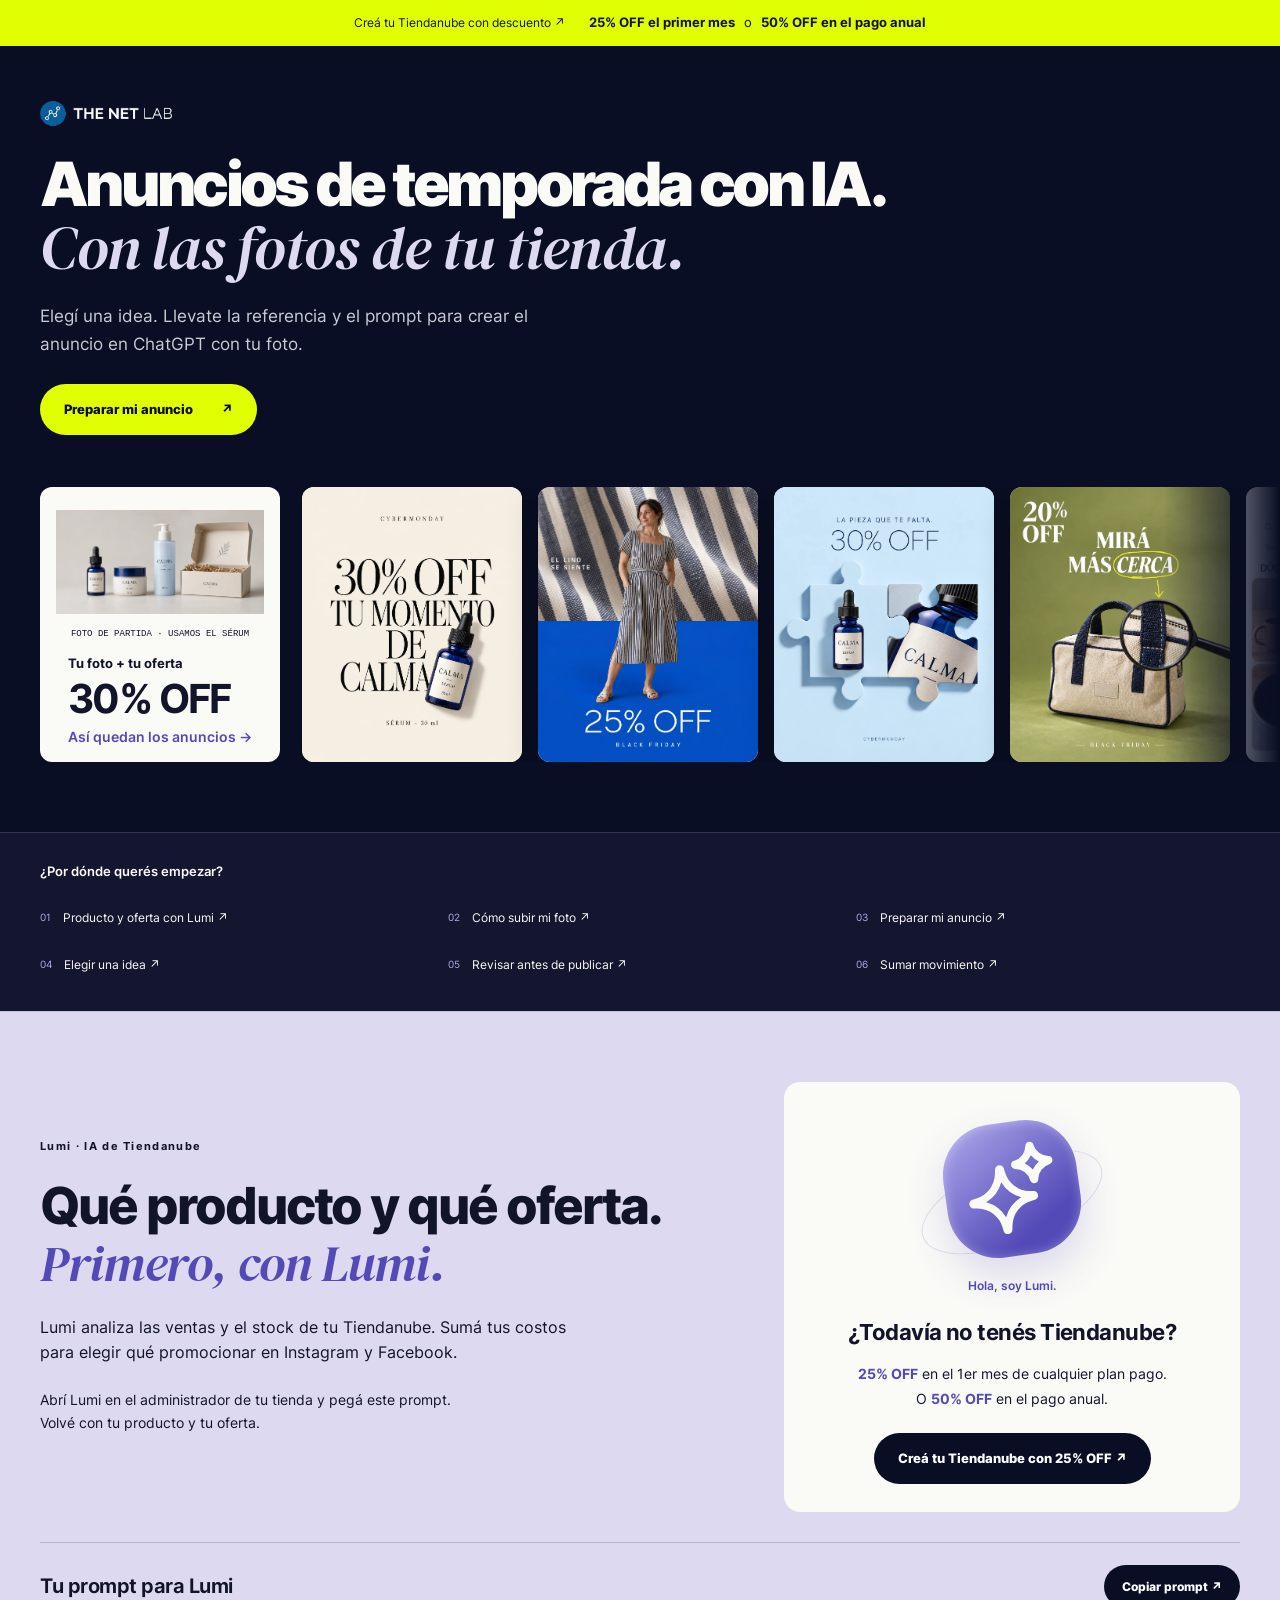
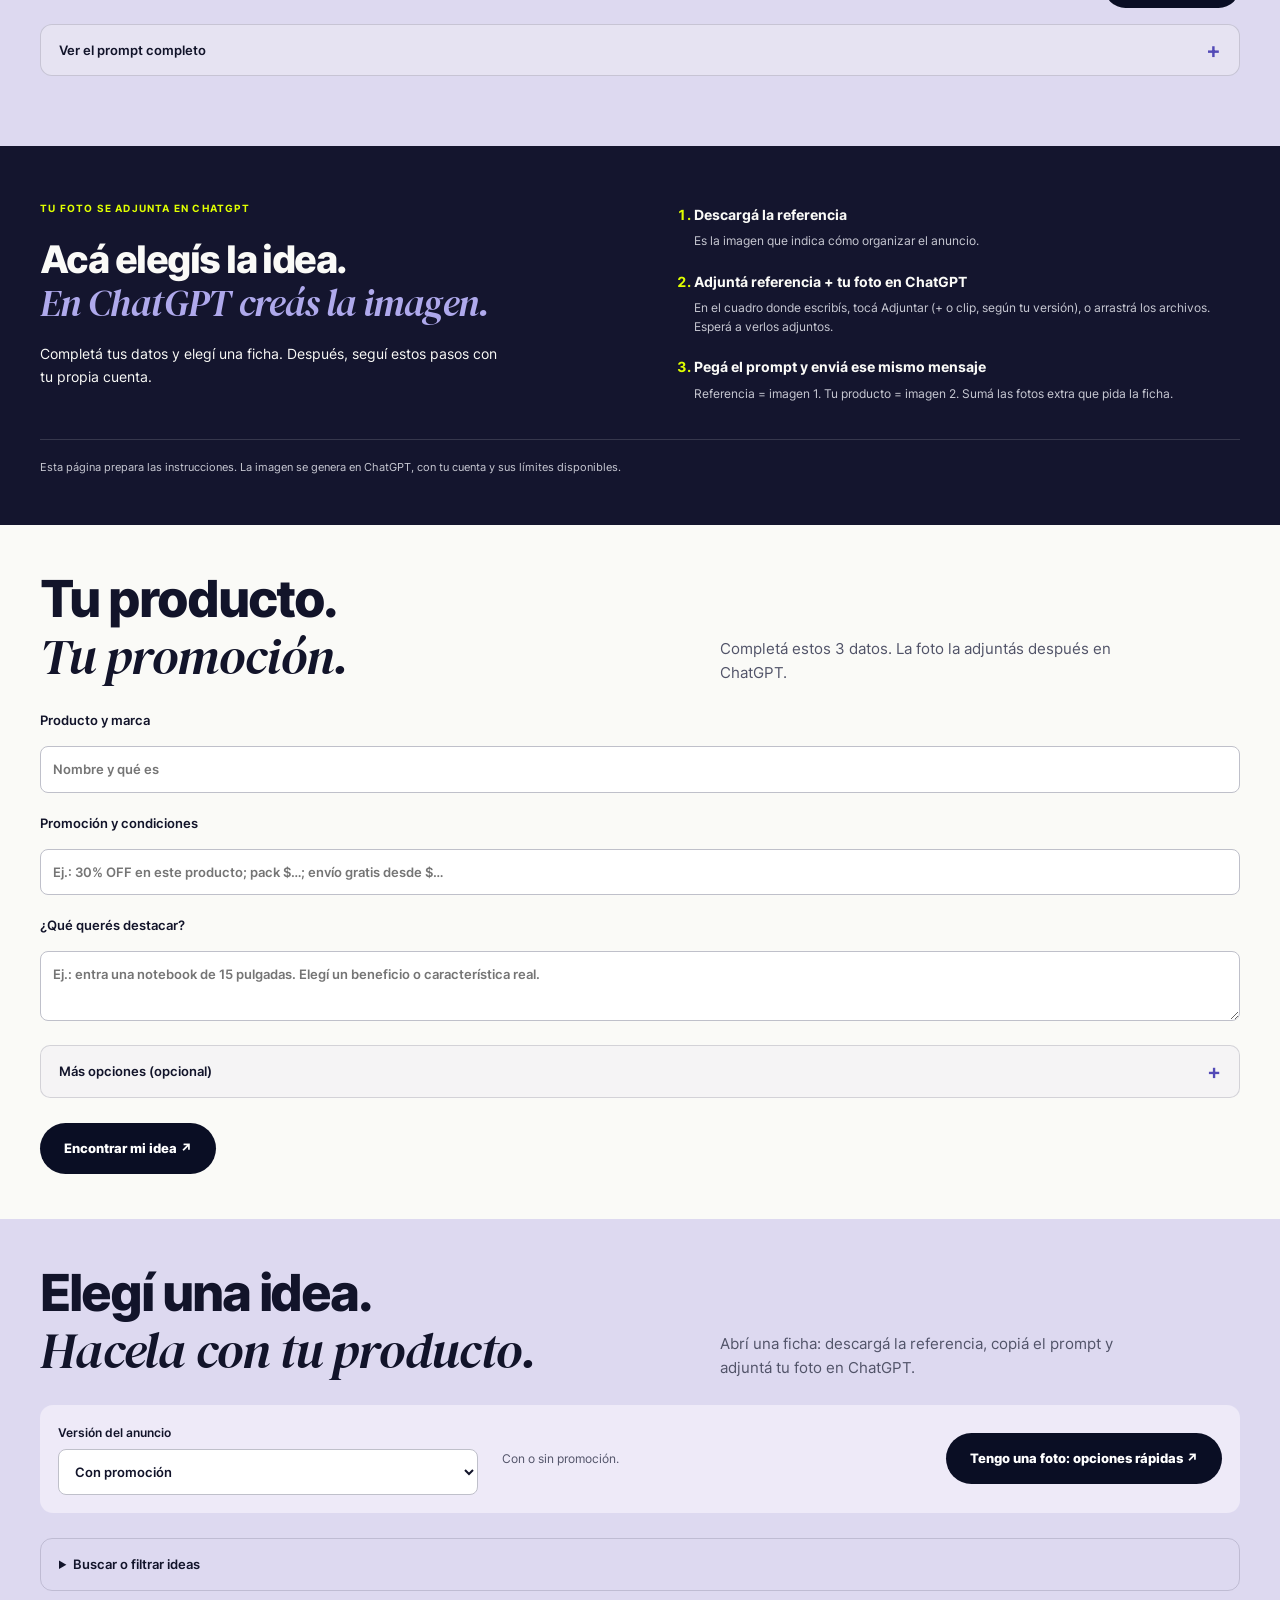
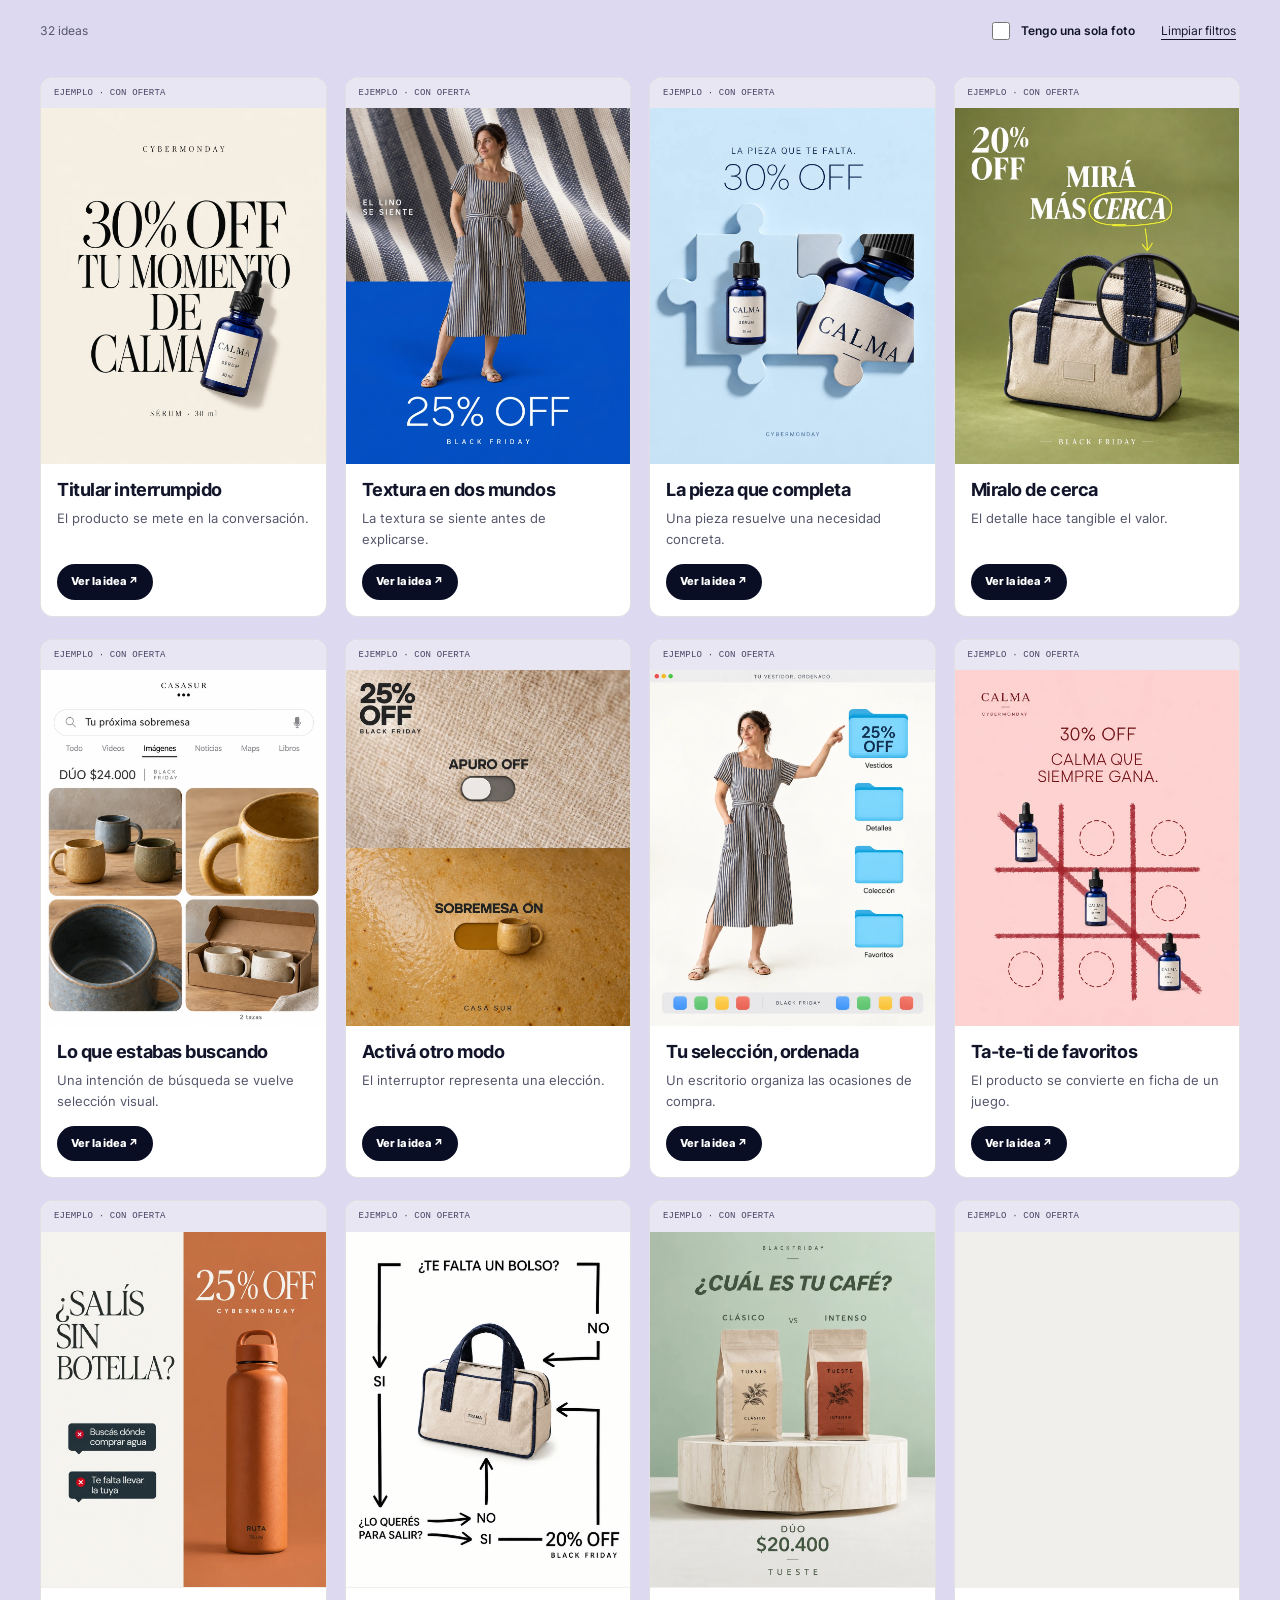
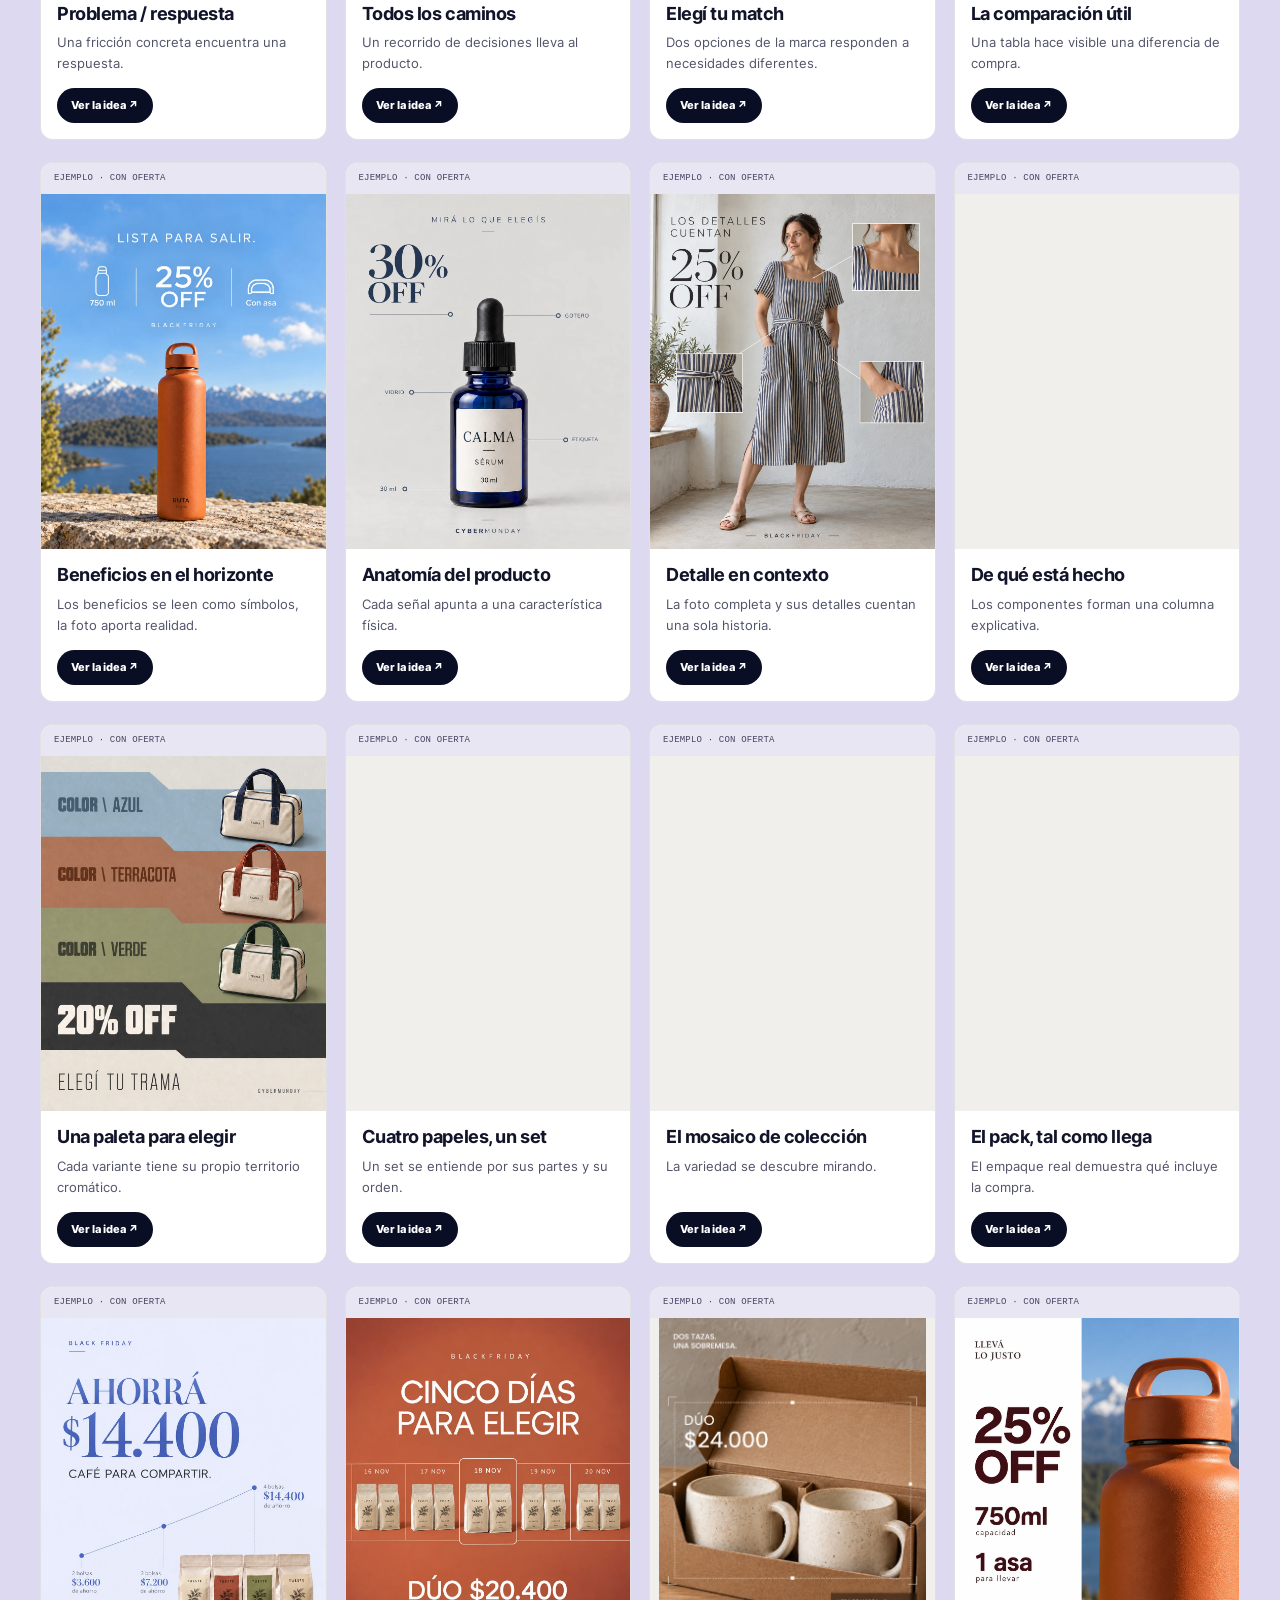
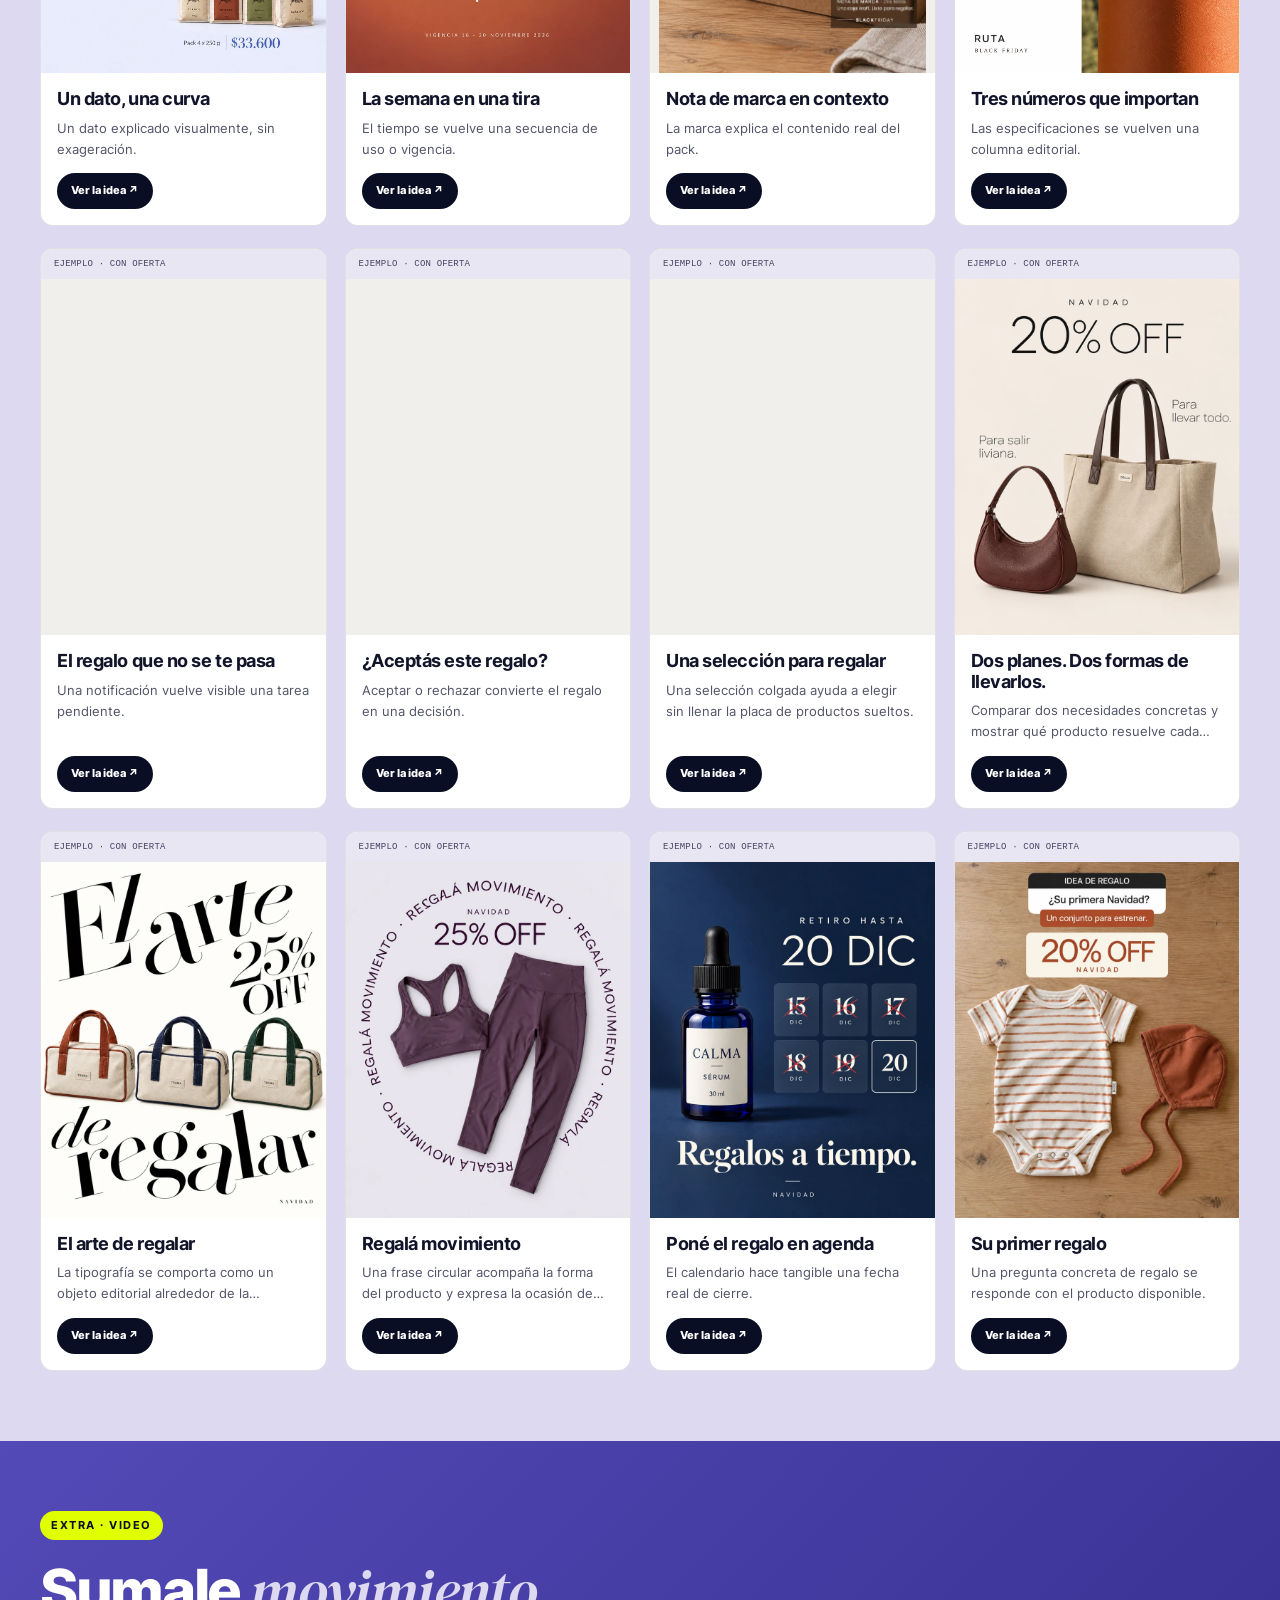
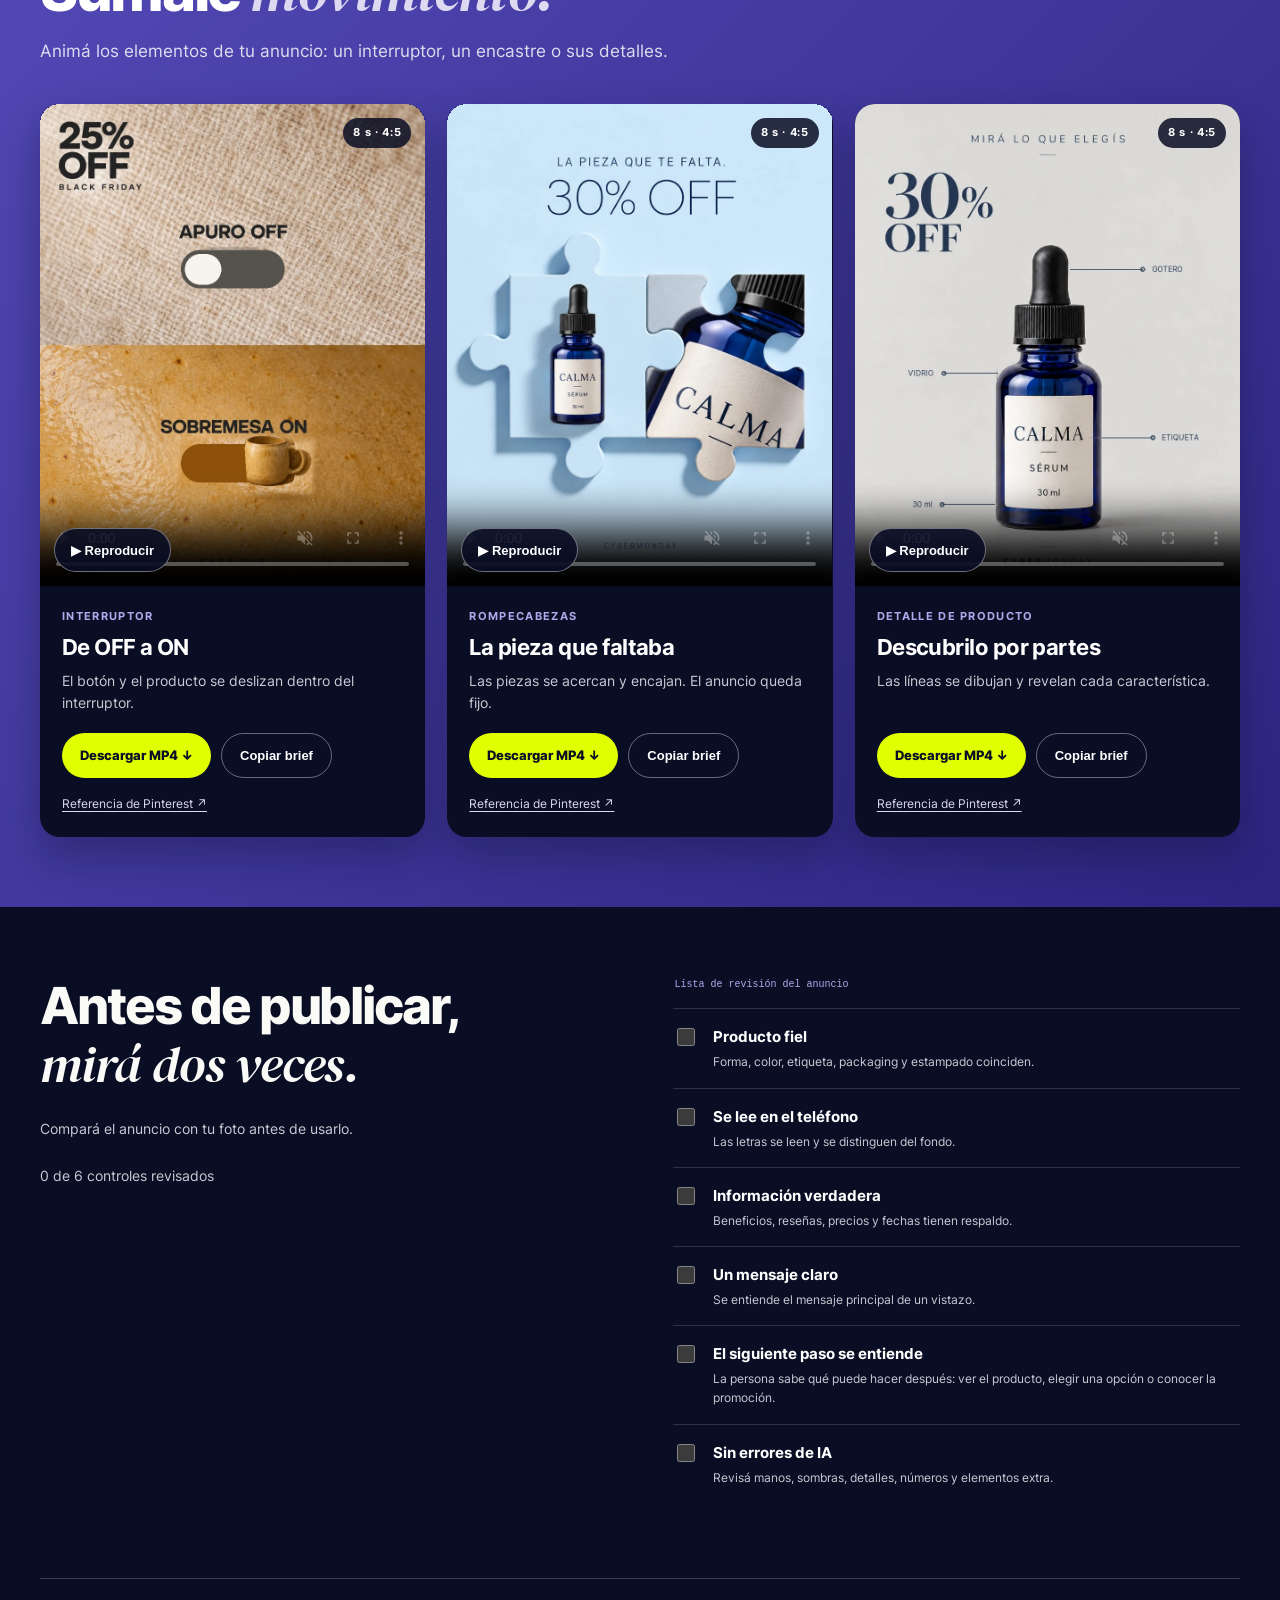
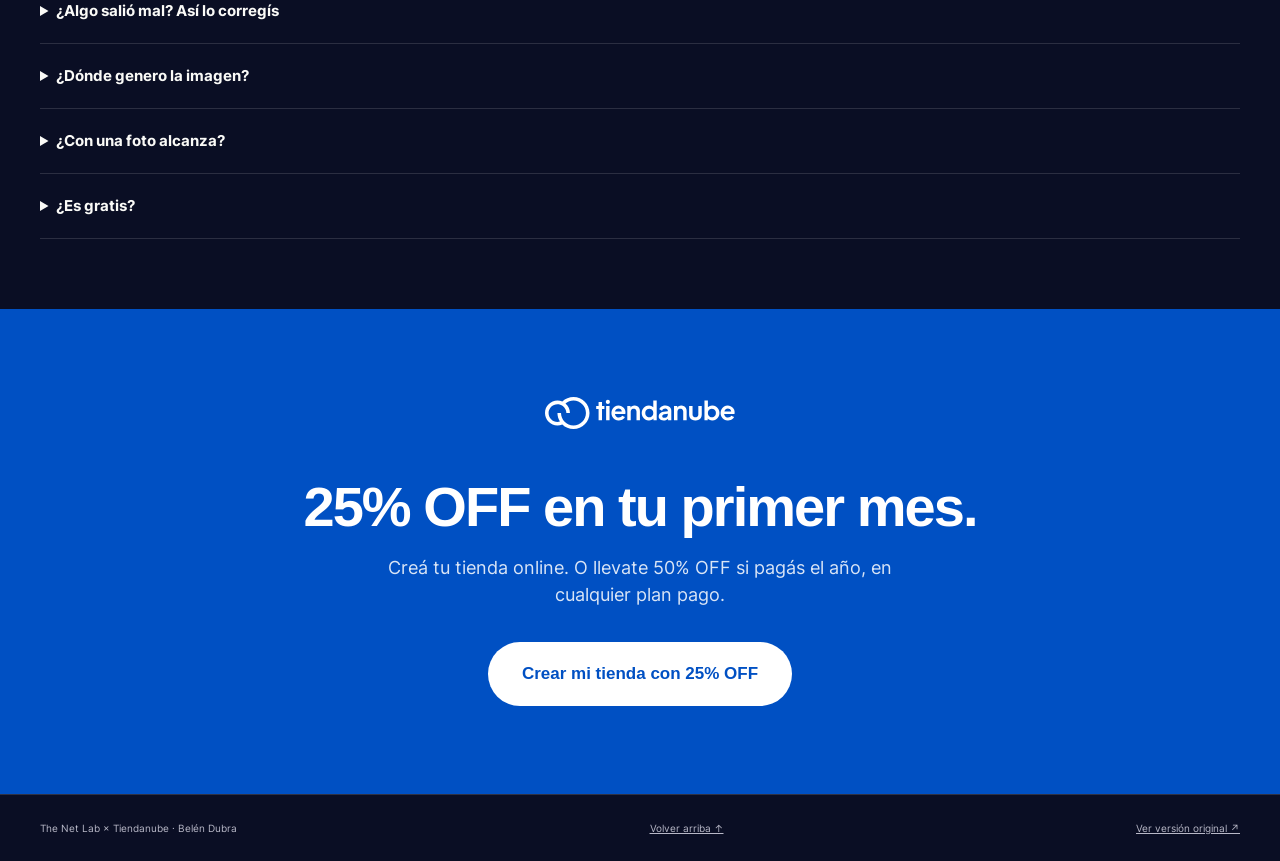
==== commit 00512854: "Animate Pinterest-inspired switches puzzle pieces and product callouts" ====
--- a/tiendanube/index.html
+++ b/tiendanube/index.html
@@ -1,4 +1,4 @@
-<!doctype html><html lang="es-AR"><head><meta charset="utf-8"><meta name="viewport" content="width=device-width,initial-scale=1"><title>Anuncios con IA para CyberMonday, Black Friday y Navidad | TNL</title><link rel="stylesheet" href="../styles.css"><meta name="description" content="Guía gratuita con 32 ideas para crear anuncios con IA usando las fotos de tu tienda: referencias, prompts y pasos para CyberMonday, Black Friday y Navidad."><link rel="canonical" href="https://thenet-lab.com/recursos/anuncios-con-ia/"><meta name="robots" content="noindex,follow"><meta property="og:type" content="website"><meta property="og:locale" content="es_AR"><meta property="og:site_name" content="The Net Lab"><meta property="og:title" content="Anuncios con IA para CyberMonday, Black Friday y Navidad"><meta property="og:description" content="Guía gratuita con 32 ideas para crear anuncios con IA usando las fotos de tu tienda: referencias, prompts y pasos para CyberMonday, Black Friday y Navidad."><meta property="og:url" content="https://tnl-create.github.io/freebie-anuncios-temporada/tiendanube/"><meta property="og:image" content="https://tnl-create.github.io/freebie-anuncios-temporada/images/demos/ad-01-v4.webp"><meta property="og:image:alt" content="Anuncio de demostración de The Net Lab"><meta name="twitter:card" content="summary_large_image"><meta name="twitter:title" content="32 ideas para anuncios de temporada con IA"><meta name="twitter:description" content="Guía gratuita con 32 ideas para crear anuncios con IA usando las fotos de tu tienda: referencias, prompts y pasos para CyberMonday, Black Friday y Navidad."><meta name="twitter:image" content="https://tnl-create.github.io/freebie-anuncios-temporada/images/demos/ad-01-v4.webp"><script type="application/ld+json">{"@context": "https://schema.org", "@graph": [{"@type": "Organization", "@id": "https://thenet-lab.com/#organization", "name": "The Net Lab", "url": "https://thenet-lab.com/"}, {"@type": "Person", "@id": "https://tnl-create.github.io/freebie-anuncios-temporada/tiendanube/#belen-dubra", "name": "Belén Dubra", "worksFor": {"@id": "https://thenet-lab.com/#organization"}}, {"@type": "WebPage", "@id": "https://tnl-create.github.io/freebie-anuncios-temporada/tiendanube/#webpage", "url": "https://tnl-create.github.io/freebie-anuncios-temporada/tiendanube/", "name": "Anuncios con IA para CyberMonday, Black Friday y Navidad", "description": "Guía gratuita con 32 ideas para crear anuncios con IA usando las fotos de tu tienda: referencias, prompts y pasos para CyberMonday, Black Friday y Navidad.", "inLanguage": "es-AR", "isAccessibleForFree": true, "dateModified": "2026-10-25", "author": {"@id": "https://tnl-create.github.io/freebie-anuncios-temporada/tiendanube/#belen-dubra"}, "publisher": {"@id": "https://thenet-lab.com/#organization"}, "mainEntity": {"@id": "https://tnl-create.github.io/freebie-anuncios-temporada/tiendanube/#ideas"}}, {"@type": "ItemList", "@id": "https://tnl-create.github.io/freebie-anuncios-temporada/tiendanube/#ideas", "name": "32 ideas para anuncios de temporada", "numberOfItems": 32, "itemListElement": [{"@type": "ListItem", "position": 1, "name": "Titular interrumpido", "url": "https://tnl-create.github.io/freebie-anuncios-temporada/tiendanube/#tnl24-idea-1"}, {"@type": "ListItem", "position": 2, "name": "Textura en dos mundos", "url": "https://tnl-create.github.io/freebie-anuncios-temporada/tiendanube/#tnl24-idea-2"}, {"@type": "ListItem", "position": 3, "name": "La pieza que completa", "url": "https://tnl-create.github.io/freebie-anuncios-temporada/tiendanube/#tnl24-idea-3"}, {"@type": "ListItem", "position": 4, "name": "Miralo de cerca", "url": "https://tnl-create.github.io/freebie-anuncios-temporada/tiendanube/#tnl24-idea-4"}, {"@type": "ListItem", "position": 5, "name": "Lo que estabas buscando", "url": "https://tnl-create.github.io/freebie-anuncios-temporada/tiendanube/#tnl24-idea-5"}, {"@type": "ListItem", "position": 6, "name": "Activá otro modo", "url": "https://tnl-create.github.io/freebie-anuncios-temporada/tiendanube/#tnl24-idea-6"}, {"@type": "ListItem", "position": 7, "name": "Tu selección, ordenada", "url": "https://tnl-create.github.io/freebie-anuncios-temporada/tiendanube/#tnl24-idea-7"}, {"@type": "ListItem", "position": 8, "name": "Ta-te-ti de favoritos", "url": "https://tnl-create.github.io/freebie-anuncios-temporada/tiendanube/#tnl24-idea-8"}, {"@type": "ListItem", "position": 9, "name": "Problema / respuesta", "url": "https://tnl-create.github.io/freebie-anuncios-temporada/tiendanube/#tnl24-idea-9"}, {"@type": "ListItem", "position": 10, "name": "Todos los caminos", "url": "https://tnl-create.github.io/freebie-anuncios-temporada/tiendanube/#tnl24-idea-10"}, {"@type": "ListItem", "position": 11, "name": "Elegí tu match", "url": "https://tnl-create.github.io/freebie-anuncios-temporada/tiendanube/#tnl24-idea-11"}, {"@type": "ListItem", "position": 12, "name": "La comparación útil", "url": "https://tnl-create.github.io/freebie-anuncios-temporada/tiendanube/#tnl24-idea-12"}, {"@type": "ListItem", "position": 13, "name": "Beneficios en el horizonte", "url": "https://tnl-create.github.io/freebie-anuncios-temporada/tiendanube/#tnl24-idea-13"}, {"@type": "ListItem", "position": 14, "name": "Anatomía del producto", "url": "https://tnl-create.github.io/freebie-anuncios-temporada/tiendanube/#tnl24-idea-14"}, {"@type": "ListItem", "position": 15, "name": "Detalle en contexto", "url": "https://tnl-create.github.io/freebie-anuncios-temporada/tiendanube/#tnl24-idea-15"}, {"@type": "ListItem", "position": 16, "name": "De qué está hecho", "url": "https://tnl-create.github.io/freebie-anuncios-temporada/tiendanube/#tnl24-idea-16"}, {"@type": "ListItem", "position": 17, "name": "Una paleta para elegir", "url": "https://tnl-create.github.io/freebie-anuncios-temporada/tiendanube/#tnl24-idea-17"}, {"@type": "ListItem", "position": 18, "name": "Cuatro papeles, un set", "url": "https://tnl-create.github.io/freebie-anuncios-temporada/tiendanube/#tnl24-idea-18"}, {"@type": "ListItem", "position": 19, "name": "El mosaico de colección", "url": "https://tnl-create.github.io/freebie-anuncios-temporada/tiendanube/#tnl24-idea-19"}, {"@type": "ListItem", "position": 20, "name": "El pack, tal como llega", "url": "https://tnl-create.github.io/freebie-anuncios-temporada/tiendanube/#tnl24-idea-20"}, {"@type": "ListItem", "position": 21, "name": "Un dato, una curva", "url": "https://tnl-create.github.io/freebie-anuncios-temporada/tiendanube/#tnl24-idea-21"}, {"@type": "ListItem", "position": 22, "name": "La semana en una tira", "url": "https://tnl-create.github.io/freebie-anuncios-temporada/tiendanube/#tnl24-idea-22"}, {"@type": "ListItem", "position": 23, "name": "Nota de marca en contexto", "url": "https://tnl-create.github.io/freebie-anuncios-temporada/tiendanube/#tnl24-idea-23"}, {"@type": "ListItem", "position": 24, "name": "Tres números que importan", "url": "https://tnl-create.github.io/freebie-anuncios-temporada/tiendanube/#tnl24-idea-24"}, {"@type": "ListItem", "position": 25, "name": "El regalo que no se te pasa", "url": "https://tnl-create.github.io/freebie-anuncios-temporada/tiendanube/#tnl24-idea-28"}, {"@type": "ListItem", "position": 26, "name": "¿Aceptás este regalo?", "url": "https://tnl-create.github.io/freebie-anuncios-temporada/tiendanube/#tnl24-idea-29"}, {"@type": "ListItem", "position": 27, "name": "Una selección para regalar", "url": "https://tnl-create.github.io/freebie-anuncios-temporada/tiendanube/#tnl24-idea-30"}, {"@type": "ListItem", "position": 28, "name": "Dos planes. Dos formas de llevarlos.", "url": "https://tnl-create.github.io/freebie-anuncios-temporada/tiendanube/#tnl24-idea-31"}, {"@type": "ListItem", "position": 29, "name": "El arte de regalar", "url": "https://tnl-create.github.io/freebie-anuncios-temporada/tiendanube/#tnl24-idea-32"}, {"@type": "ListItem", "position": 30, "name": "Regalá movimiento", "url": "https://tnl-create.github.io/freebie-anuncios-temporada/tiendanube/#tnl24-idea-33"}, {"@type": "ListItem", "position": 31, "name": "Poné el regalo en agenda", "url": "https://tnl-create.github.io/freebie-anuncios-temporada/tiendanube/#tnl24-idea-34"}, {"@type": "ListItem", "position": 32, "name": "Su primer regalo", "url": "https://tnl-create.github.io/freebie-anuncios-temporada/tiendanube/#tnl24-idea-35"}]}]}</script><link rel="stylesheet" href="variant-motion-v3.css"></head><body style="margin:0">
+<!doctype html><html lang="es-AR"><head><meta charset="utf-8"><meta name="viewport" content="width=device-width,initial-scale=1"><title>Anuncios con IA para CyberMonday, Black Friday y Navidad | TNL</title><link rel="stylesheet" href="../styles.css"><meta name="description" content="Guía gratuita con 32 ideas para crear anuncios con IA usando las fotos de tu tienda: referencias, prompts y pasos para CyberMonday, Black Friday y Navidad."><link rel="canonical" href="https://thenet-lab.com/recursos/anuncios-con-ia/"><meta name="robots" content="noindex,follow"><meta property="og:type" content="website"><meta property="og:locale" content="es_AR"><meta property="og:site_name" content="The Net Lab"><meta property="og:title" content="Anuncios con IA para CyberMonday, Black Friday y Navidad"><meta property="og:description" content="Guía gratuita con 32 ideas para crear anuncios con IA usando las fotos de tu tienda: referencias, prompts y pasos para CyberMonday, Black Friday y Navidad."><meta property="og:url" content="https://tnl-create.github.io/freebie-anuncios-temporada/tiendanube/"><meta property="og:image" content="https://tnl-create.github.io/freebie-anuncios-temporada/images/demos/ad-01-v4.webp"><meta property="og:image:alt" content="Anuncio de demostración de The Net Lab"><meta name="twitter:card" content="summary_large_image"><meta name="twitter:title" content="32 ideas para anuncios de temporada con IA"><meta name="twitter:description" content="Guía gratuita con 32 ideas para crear anuncios con IA usando las fotos de tu tienda: referencias, prompts y pasos para CyberMonday, Black Friday y Navidad."><meta name="twitter:image" content="https://tnl-create.github.io/freebie-anuncios-temporada/images/demos/ad-01-v4.webp"><script type="application/ld+json">{"@context": "https://schema.org", "@graph": [{"@type": "Organization", "@id": "https://thenet-lab.com/#organization", "name": "The Net Lab", "url": "https://thenet-lab.com/"}, {"@type": "Person", "@id": "https://tnl-create.github.io/freebie-anuncios-temporada/tiendanube/#belen-dubra", "name": "Belén Dubra", "worksFor": {"@id": "https://thenet-lab.com/#organization"}}, {"@type": "WebPage", "@id": "https://tnl-create.github.io/freebie-anuncios-temporada/tiendanube/#webpage", "url": "https://tnl-create.github.io/freebie-anuncios-temporada/tiendanube/", "name": "Anuncios con IA para CyberMonday, Black Friday y Navidad", "description": "Guía gratuita con 32 ideas para crear anuncios con IA usando las fotos de tu tienda: referencias, prompts y pasos para CyberMonday, Black Friday y Navidad.", "inLanguage": "es-AR", "isAccessibleForFree": true, "dateModified": "2026-10-25", "author": {"@id": "https://tnl-create.github.io/freebie-anuncios-temporada/tiendanube/#belen-dubra"}, "publisher": {"@id": "https://thenet-lab.com/#organization"}, "mainEntity": {"@id": "https://tnl-create.github.io/freebie-anuncios-temporada/tiendanube/#ideas"}}, {"@type": "ItemList", "@id": "https://tnl-create.github.io/freebie-anuncios-temporada/tiendanube/#ideas", "name": "32 ideas para anuncios de temporada", "numberOfItems": 32, "itemListElement": [{"@type": "ListItem", "position": 1, "name": "Titular interrumpido", "url": "https://tnl-create.github.io/freebie-anuncios-temporada/tiendanube/#tnl24-idea-1"}, {"@type": "ListItem", "position": 2, "name": "Textura en dos mundos", "url": "https://tnl-create.github.io/freebie-anuncios-temporada/tiendanube/#tnl24-idea-2"}, {"@type": "ListItem", "position": 3, "name": "La pieza que completa", "url": "https://tnl-create.github.io/freebie-anuncios-temporada/tiendanube/#tnl24-idea-3"}, {"@type": "ListItem", "position": 4, "name": "Miralo de cerca", "url": "https://tnl-create.github.io/freebie-anuncios-temporada/tiendanube/#tnl24-idea-4"}, {"@type": "ListItem", "position": 5, "name": "Lo que estabas buscando", "url": "https://tnl-create.github.io/freebie-anuncios-temporada/tiendanube/#tnl24-idea-5"}, {"@type": "ListItem", "position": 6, "name": "Activá otro modo", "url": "https://tnl-create.github.io/freebie-anuncios-temporada/tiendanube/#tnl24-idea-6"}, {"@type": "ListItem", "position": 7, "name": "Tu selección, ordenada", "url": "https://tnl-create.github.io/freebie-anuncios-temporada/tiendanube/#tnl24-idea-7"}, {"@type": "ListItem", "position": 8, "name": "Ta-te-ti de favoritos", "url": "https://tnl-create.github.io/freebie-anuncios-temporada/tiendanube/#tnl24-idea-8"}, {"@type": "ListItem", "position": 9, "name": "Problema / respuesta", "url": "https://tnl-create.github.io/freebie-anuncios-temporada/tiendanube/#tnl24-idea-9"}, {"@type": "ListItem", "position": 10, "name": "Todos los caminos", "url": "https://tnl-create.github.io/freebie-anuncios-temporada/tiendanube/#tnl24-idea-10"}, {"@type": "ListItem", "position": 11, "name": "Elegí tu match", "url": "https://tnl-create.github.io/freebie-anuncios-temporada/tiendanube/#tnl24-idea-11"}, {"@type": "ListItem", "position": 12, "name": "La comparación útil", "url": "https://tnl-create.github.io/freebie-anuncios-temporada/tiendanube/#tnl24-idea-12"}, {"@type": "ListItem", "position": 13, "name": "Beneficios en el horizonte", "url": "https://tnl-create.github.io/freebie-anuncios-temporada/tiendanube/#tnl24-idea-13"}, {"@type": "ListItem", "position": 14, "name": "Anatomía del producto", "url": "https://tnl-create.github.io/freebie-anuncios-temporada/tiendanube/#tnl24-idea-14"}, {"@type": "ListItem", "position": 15, "name": "Detalle en contexto", "url": "https://tnl-create.github.io/freebie-anuncios-temporada/tiendanube/#tnl24-idea-15"}, {"@type": "ListItem", "position": 16, "name": "De qué está hecho", "url": "https://tnl-create.github.io/freebie-anuncios-temporada/tiendanube/#tnl24-idea-16"}, {"@type": "ListItem", "position": 17, "name": "Una paleta para elegir", "url": "https://tnl-create.github.io/freebie-anuncios-temporada/tiendanube/#tnl24-idea-17"}, {"@type": "ListItem", "position": 18, "name": "Cuatro papeles, un set", "url": "https://tnl-create.github.io/freebie-anuncios-temporada/tiendanube/#tnl24-idea-18"}, {"@type": "ListItem", "position": 19, "name": "El mosaico de colección", "url": "https://tnl-create.github.io/freebie-anuncios-temporada/tiendanube/#tnl24-idea-19"}, {"@type": "ListItem", "position": 20, "name": "El pack, tal como llega", "url": "https://tnl-create.github.io/freebie-anuncios-temporada/tiendanube/#tnl24-idea-20"}, {"@type": "ListItem", "position": 21, "name": "Un dato, una curva", "url": "https://tnl-create.github.io/freebie-anuncios-temporada/tiendanube/#tnl24-idea-21"}, {"@type": "ListItem", "position": 22, "name": "La semana en una tira", "url": "https://tnl-create.github.io/freebie-anuncios-temporada/tiendanube/#tnl24-idea-22"}, {"@type": "ListItem", "position": 23, "name": "Nota de marca en contexto", "url": "https://tnl-create.github.io/freebie-anuncios-temporada/tiendanube/#tnl24-idea-23"}, {"@type": "ListItem", "position": 24, "name": "Tres números que importan", "url": "https://tnl-create.github.io/freebie-anuncios-temporada/tiendanube/#tnl24-idea-24"}, {"@type": "ListItem", "position": 25, "name": "El regalo que no se te pasa", "url": "https://tnl-create.github.io/freebie-anuncios-temporada/tiendanube/#tnl24-idea-28"}, {"@type": "ListItem", "position": 26, "name": "¿Aceptás este regalo?", "url": "https://tnl-create.github.io/freebie-anuncios-temporada/tiendanube/#tnl24-idea-29"}, {"@type": "ListItem", "position": 27, "name": "Una selección para regalar", "url": "https://tnl-create.github.io/freebie-anuncios-temporada/tiendanube/#tnl24-idea-30"}, {"@type": "ListItem", "position": 28, "name": "Dos planes. Dos formas de llevarlos.", "url": "https://tnl-create.github.io/freebie-anuncios-temporada/tiendanube/#tnl24-idea-31"}, {"@type": "ListItem", "position": 29, "name": "El arte de regalar", "url": "https://tnl-create.github.io/freebie-anuncios-temporada/tiendanube/#tnl24-idea-32"}, {"@type": "ListItem", "position": 30, "name": "Regalá movimiento", "url": "https://tnl-create.github.io/freebie-anuncios-temporada/tiendanube/#tnl24-idea-33"}, {"@type": "ListItem", "position": 31, "name": "Poné el regalo en agenda", "url": "https://tnl-create.github.io/freebie-anuncios-temporada/tiendanube/#tnl24-idea-34"}, {"@type": "ListItem", "position": 32, "name": "Su primer regalo", "url": "https://tnl-create.github.io/freebie-anuncios-temporada/tiendanube/#tnl24-idea-35"}]}]}</script><link rel="stylesheet" href="variant-motion-v4.css"></head><body style="margin:0">
 <div id="tnl24">
 <a class="skip" href="#tnl24-library">Saltar a la biblioteca</a>
 
@@ -166,12 +166,12 @@
 
 
 <section class="library light" id="tnl24-library"><div class="section-heading"><div><h2>Elegí una idea.<br><em>Hacela con tu producto.</em></h2></div><p>Abrí una ficha: descargá la referencia, copiá el prompt y adjuntá tu foto en ChatGPT.</p></div><div class="mode-panel"><label>Versión del anuncio<select id="tnl24-mode"><option value="offer">Con promoción</option><option value="base">Sin oferta</option></select></label><p id="tnl24-mode-state" role="status">Con o sin promoción.</p><button class="btn dark" type="button" id="tnl24-express">Tengo una foto: opciones rápidas ↗</button></div><details class="library-filters"><summary>Buscar o filtrar ideas</summary><div class="reason-picker"><label for="tnl24-reason">¿Qué querés comunicar?<select id="tnl24-reason"><option value="">Todos los motivos para comprar</option></select></label><p id="tnl24-reason-hint" role="status"></p></div><div class="filters"><label>Buscar<input type="search" id="tnl24-search" placeholder="Zoom, pack, regalo…"></label><label>Familia<select id="tnl24-family"><option value="">Todas las familias</option></select></label><label>Temporada<select id="tnl24-season"><option value="">Todas las temporadas</option></select></label><label>Producto<select id="tnl24-category"><option value="">Todas las categorías</option></select></label></div></details><div class="library-state"><p id="tnl24-count" role="status" aria-live="polite"></p><label class="check-inline"><input type="checkbox" id="tnl24-onephoto">Tengo una sola foto</label><label class="check-inline"><input type="checkbox" id="tnl24-secondary">Incluir las 2 opciones secundarias</label><button type="button" class="text-btn" id="tnl24-reset">Limpiar filtros</button></div><div class="grid" id="tnl24-grid"><article class="card" id="tnl24-idea-1"><div class="ref-tag">ANUNCIO DE DEMOSTRACIÓN</div><div class="image-wrap"><img src="../images/demos/ad-01-v4.webp" alt="Ejemplo de Titular interrumpido con producto y promoción de demostración" width="736" height="920" loading="lazy" decoding="async"></div><div class="card-body"><h3>Titular interrumpido</h3><p>El producto se mete en la conversación.</p><details><summary>Cómo usar esta idea</summary><h4>Cuándo usarla</h4><p>Simplificar una rutina o desafiar una objeción.</p><h4>Qué fotos necesitás</h4><p>Una foto frontal de alta resolución.</p><h4>Qué cuidar</h4><p>Tapar letras esenciales o la etiqueta.</p><p><a href="../images/references/ref-07.webp" download>Descargar referencia visual</a> · <a href="https://ar.pinterest.com/pin/547046686009211202/" rel="noopener">Ver referencia original de Pinterest</a></p><p><a href="prompts/idea-1-con-oferta.txt" download>Descargar instrucciones con promoción</a> · <a href="prompts/idea-1-sin-oferta.txt" download>Descargar instrucciones sin promoción</a></p></details></div></article><article class="card" id="tnl24-idea-2"><div class="ref-tag">ANUNCIO DE DEMOSTRACIÓN</div><div class="image-wrap"><img src="../images/demos/ad-02-v4.webp" alt="Ejemplo de Textura en dos mundos con producto y promoción de demostración" width="736" height="920" loading="lazy" decoding="async"></div><div class="card-body"><h3>Textura en dos mundos</h3><p>La textura se siente antes de explicarse.</p><details><summary>Cómo usar esta idea</summary><h4>Cuándo usarla</h4><p>Material, terminación o experiencia sensorial real.</p><h4>Qué fotos necesitás</h4><p>Foto del producto y macro real del material o textura.</p><h4>Qué cuidar</h4><p>Inventar textura o alterar el estampado.</p><p><a href="../images/references/ref-16.webp" download>Descargar referencia visual</a> · <a href="https://ar.pinterest.com/pin/547046686009680656/" rel="noopener">Ver referencia original de Pinterest</a></p><p><a href="prompts/idea-2-con-oferta.txt" download>Descargar instrucciones con promoción</a> · <a href="prompts/idea-2-sin-oferta.txt" download>Descargar instrucciones sin promoción</a></p></details></div></article><article class="card" id="tnl24-idea-3"><div class="ref-tag">ANUNCIO DE DEMOSTRACIÓN</div><div class="image-wrap"><img src="../images/demos/ad-03-v4.webp" alt="Ejemplo de La pieza que completa con producto y promoción de demostración" width="736" height="920" loading="lazy" decoding="async"></div><div class="card-body"><h3>La pieza que completa</h3><p>Una pieza resuelve una necesidad concreta.</p><details><summary>Cómo usar esta idea</summary><h4>Cuándo usarla</h4><p>Completar un set, una rutina o un regalo.</p><h4>Qué fotos necesitás</h4><p>Una foto recortable; segunda foto opcional del complemento real.</p><h4>Qué cuidar</h4><p>Sugerir curación o una transformación no demostrada.</p><p><a href="../images/references/ref-17.webp" download>Descargar referencia visual</a> · <a href="https://ar.pinterest.com/pin/547046686009680657/" rel="noopener">Ver referencia original de Pinterest</a></p><p><a href="prompts/idea-3-con-oferta.txt" download>Descargar instrucciones con promoción</a> · <a href="prompts/idea-3-sin-oferta.txt" download>Descargar instrucciones sin promoción</a></p></details></div></article><article class="card" id="tnl24-idea-4"><div class="ref-tag">ANUNCIO DE DEMOSTRACIÓN</div><div class="image-wrap"><img src="../images/demos/ad-04-v4.webp" alt="Ejemplo de Miralo de cerca con producto y promoción de demostración" width="736" height="920" loading="lazy" decoding="async"></div><div class="card-body"><h3>Miralo de cerca</h3><p>El detalle hace tangible el valor.</p><details><summary>Cómo usar esta idea</summary><h4>Cuándo usarla</h4><p>Acabado, cierre, costura o ingrediente indicado en etiqueta.</p><h4>Qué fotos necesitás</h4><p>Foto completa y macro o archivo suficiente para ampliar sin perder definición.</p><h4>Qué cuidar</h4><p>La IA inventa lo que no se alcanza a ver.</p><p><a href="../images/references/ref-22.webp" download>Descargar referencia visual</a> · <a href="https://ar.pinterest.com/pin/547046686009728720/" rel="noopener">Ver referencia original de Pinterest</a></p><p><a href="prompts/idea-4-con-oferta.txt" download>Descargar instrucciones con promoción</a> · <a href="prompts/idea-4-sin-oferta.txt" download>Descargar instrucciones sin promoción</a></p></details></div></article><article class="card" id="tnl24-idea-5"><div class="ref-tag">ANUNCIO DE DEMOSTRACIÓN</div><div class="image-wrap"><img src="../images/demos/ad-05-v4.webp" alt="Ejemplo de Lo que estabas buscando con producto y promoción de demostración" width="736" height="920" loading="lazy" decoding="async"></div><div class="card-body"><h3>Lo que estabas buscando</h3><p>Una intención de búsqueda se vuelve selección visual.</p><details><summary>Cómo usar esta idea</summary><h4>Cuándo usarla</h4><p>Encontrar un regalo o un producto para una situación.</p><h4>Qué fotos necesitás</h4><p>Hasta cuatro fotografías reales; puede repetirse un recorte con detalles visibles.</p><h4>Qué cuidar</h4><p>Imitar un buscador real o inventar resultados/reseñas.</p><p><a href="../images/references/ref-04.webp" download>Descargar referencia visual</a> · <a href="https://ar.pinterest.com/pin/547046686008906715/" rel="noopener">Ver referencia original de Pinterest</a></p><p><a href="prompts/idea-5-con-oferta.txt" download>Descargar instrucciones con promoción</a> · <a href="prompts/idea-5-sin-oferta.txt" download>Descargar instrucciones sin promoción</a></p></details></div></article><article class="card" id="tnl24-idea-6"><div class="ref-tag">ANUNCIO DE DEMOSTRACIÓN</div><div class="image-wrap"><img src="../images/demos/ad-06-v4.webp" alt="Ejemplo de Activá otro modo con producto y promoción de demostración" width="736" height="920" loading="lazy" decoding="async"></div><div class="card-body"><h3>Activá otro modo</h3><p>El interruptor representa una elección.</p><details><summary>Cómo usar esta idea</summary><h4>Cuándo usarla</h4><p>Activar una ocasión: modo regalo, modo descanso, modo salida.</p><h4>Qué fotos necesitás</h4><p>Una foto; dos escenas reales solo si se desea comparar contextos.</p><h4>Qué cuidar</h4><p>Convertir la metáfora en un antes/después corporal.</p><p><a href="../images/references/ref-08.webp" download>Descargar referencia visual</a> · <a href="https://ar.pinterest.com/pin/547046686009211245/" rel="noopener">Ver referencia original de Pinterest</a></p><p><a href="prompts/idea-6-con-oferta.txt" download>Descargar instrucciones con promoción</a> · <a href="prompts/idea-6-sin-oferta.txt" download>Descargar instrucciones sin promoción</a></p></details></div></article><article class="card" id="tnl24-idea-7"><div class="ref-tag">ANUNCIO DE DEMOSTRACIÓN</div><div class="image-wrap"><img src="../images/demos/ad-07-v4.webp" alt="Ejemplo de Tu selección, ordenada con producto y promoción de demostración" width="736" height="920" loading="lazy" decoding="async"></div><div class="card-body"><h3>Tu selección, ordenada</h3><p>Un escritorio organiza las ocasiones de compra.</p><details><summary>Cómo usar esta idea</summary><h4>Cuándo usarla</h4><p>Ordenar una colección por ocasión o destinatario.</p><h4>Qué fotos necesitás</h4><p>Foto real en uso autorizada y selección real por carpeta.</p><h4>Qué cuidar</h4><p>Inventar gestos, modelos o contenido de la colección.</p><p><a href="../images/references/ref-14.webp" download>Descargar referencia visual</a> · <a href="https://ar.pinterest.com/pin/547046686009680651/" rel="noopener">Ver referencia original de Pinterest</a></p><p><a href="prompts/idea-7-con-oferta.txt" download>Descargar instrucciones con promoción</a> · <a href="prompts/idea-7-sin-oferta.txt" download>Descargar instrucciones sin promoción</a></p></details></div></article><article class="card" id="tnl24-idea-8"><div class="ref-tag">ANUNCIO DE DEMOSTRACIÓN</div><div class="image-wrap"><img src="../images/demos/ad-08-v4.webp" alt="Ejemplo de Ta-te-ti de favoritos con producto y promoción de demostración" width="736" height="920" loading="lazy" decoding="async"></div><div class="card-body"><h3>Ta-te-ti de favoritos</h3><p>El producto se convierte en ficha de un juego.</p><details><summary>Cómo usar esta idea</summary><h4>Cuándo usarla</h4><p>Elegir un favorito o comunicar compra por cantidad real.</p><h4>Qué fotos necesitás</h4><p>Una foto recortable; repetir no implica que se venda un pack.</p><h4>Qué cuidar</h4><p>Interpretar la repetición como oferta 3x1 inexistente.</p><p><a href="../images/references/ref-26.webp" download>Descargar referencia visual</a> · <a href="https://ar.pinterest.com/pin/547046686008504281/" rel="noopener">Ver referencia original de Pinterest</a></p><p><a href="prompts/idea-8-con-oferta.txt" download>Descargar instrucciones con promoción</a> · <a href="prompts/idea-8-sin-oferta.txt" download>Descargar instrucciones sin promoción</a></p></details></div></article><article class="card" id="tnl24-idea-9"><div class="ref-tag">ANUNCIO DE DEMOSTRACIÓN</div><div class="image-wrap"><img src="../images/demos/ad-09-v4.webp" alt="Ejemplo de Problema / respuesta con producto y promoción de demostración" width="736" height="920" loading="lazy" decoding="async"></div><div class="card-body"><h3>Problema / respuesta</h3><p>Una fricción concreta encuentra una respuesta.</p><details><summary>Cómo usar esta idea</summary><h4>Cuándo usarla</h4><p>Resolver una objeción de uso con atributos comprobables.</p><h4>Qué fotos necesitás</h4><p>Una foto y dos pares problema/respuesta respaldados.</p><h4>Qué cuidar</h4><p>Promesas absolutas o listas demasiado largas.</p><p><a href="../images/references/ref-02.webp" download>Descargar referencia visual</a> · <a href="https://ar.pinterest.com/pin/547046686008818869/" rel="noopener">Ver referencia original de Pinterest</a></p><p><a href="prompts/idea-9-con-oferta.txt" download>Descargar instrucciones con promoción</a> · <a href="prompts/idea-9-sin-oferta.txt" download>Descargar instrucciones sin promoción</a></p></details></div></article><article class="card" id="tnl24-idea-10"><div class="ref-tag">ANUNCIO DE DEMOSTRACIÓN</div><div class="image-wrap"><img src="../images/demos/ad-10-v4.webp" alt="Ejemplo de Todos los caminos con producto y promoción de demostración" width="736" height="920" loading="lazy" decoding="async"></div><div class="card-body"><h3>Todos los caminos</h3><p>Un recorrido de decisiones lleva al producto.</p><details><summary>Cómo usar esta idea</summary><h4>Cuándo usarla</h4><p>Facilitar la elección de un regalo o una necesidad cotidiana.</p><h4>Qué fotos necesitás</h4><p>Una foto y preguntas que tengan sentido para la oferta.</p><h4>Qué cuidar</h4><p>Flechas incoherentes o falsa personalización.</p><p><a href="../images/references/ref-11.webp" download>Descargar referencia visual</a> · <a href="https://ar.pinterest.com/pin/547046686009528763/" rel="noopener">Ver referencia original de Pinterest</a></p><p><a href="prompts/idea-10-con-oferta.txt" download>Descargar instrucciones con promoción</a> · <a href="prompts/idea-10-sin-oferta.txt" download>Descargar instrucciones sin promoción</a></p></details></div></article><article class="card" id="tnl24-idea-11"><div class="ref-tag">ANUNCIO DE DEMOSTRACIÓN</div><div class="image-wrap"><img src="../images/demos/ad-11-v4.webp" alt="Ejemplo de Elegí tu match con producto y promoción de demostración" width="736" height="920" loading="lazy" decoding="async"></div><div class="card-body"><h3>Elegí tu match</h3><p>Dos opciones de la marca responden a necesidades diferentes.</p><details><summary>Cómo usar esta idea</summary><h4>Cuándo usarla</h4><p>Comparar tamaños, modelos o sabores existentes.</p><h4>Qué fotos necesitás</h4><p>Foto real de cada una de las dos opciones.</p><h4>Qué cuidar</h4><p>Inventar la segunda variante o copiar personajes ajenos.</p><p><a href="../images/references/ref-23.webp" download>Descargar referencia visual</a> · <a href="https://ar.pinterest.com/pin/547046686009728760/" rel="noopener">Ver referencia original de Pinterest</a></p><p><a href="prompts/idea-11-con-oferta.txt" download>Descargar instrucciones con promoción</a> · <a href="prompts/idea-11-sin-oferta.txt" download>Descargar instrucciones sin promoción</a></p></details></div></article><article class="card" id="tnl24-idea-12"><div class="ref-tag">ANUNCIO DE DEMOSTRACIÓN</div><div class="image-wrap"><img src="../images/demos/ad-12-v4.webp" alt="Ejemplo de La comparación útil con producto y promoción de demostración" width="736" height="920" loading="lazy" decoding="async"></div><div class="card-body"><h3>La comparación útil</h3><p>Una tabla hace visible una diferencia de compra.</p><details><summary>Cómo usar esta idea</summary><h4>Cuándo usarla</h4><p>Comparar compra individual y pack, o dos modalidades reales.</p><h4>Qué fotos necesitás</h4><p>Una foto y tres criterios verificables para ambas modalidades.</p><h4>Qué cuidar</h4><p>Difamar competidores o inventar ahorros y servicios.</p><p><a href="../images/references/ref-24.webp" download>Descargar referencia visual</a> · <a href="https://ar.pinterest.com/pin/547046686008475743/" rel="noopener">Ver referencia original de Pinterest</a></p><p><a href="prompts/idea-12-con-oferta.txt" download>Descargar instrucciones con promoción</a> · <a href="prompts/idea-12-sin-oferta.txt" download>Descargar instrucciones sin promoción</a></p></details></div></article><article class="card" id="tnl24-idea-13"><div class="ref-tag">ANUNCIO DE DEMOSTRACIÓN</div><div class="image-wrap"><img src="../images/demos/ad-13-v4.webp" alt="Ejemplo de Beneficios en el horizonte con producto y promoción de demostración" width="736" height="920" loading="lazy" decoding="async"></div><div class="card-body"><h3>Beneficios en el horizonte</h3><p>Los beneficios se leen como símbolos, la foto aporta realidad.</p><details><summary>Cómo usar esta idea</summary><h4>Cuándo usarla</h4><p>Comunicar portabilidad, capacidad o facilidad de uso.</p><h4>Qué fotos necesitás</h4><p>Foto en uso real con espacio superior o foto recortable sin manos inventadas.</p><h4>Qué cuidar</h4><p>Iconos que parecen sellos de certificación.</p><p><a href="../images/references/ref-06.webp" download>Descargar referencia visual</a> · <a href="https://ar.pinterest.com/pin/547046686008950232/" rel="noopener">Ver referencia original de Pinterest</a></p><p><a href="prompts/idea-13-con-oferta.txt" download>Descargar instrucciones con promoción</a> · <a href="prompts/idea-13-sin-oferta.txt" download>Descargar instrucciones sin promoción</a></p></details></div></article><article class="card" id="tnl24-idea-14"><div class="ref-tag">ANUNCIO DE DEMOSTRACIÓN</div><div class="image-wrap"><img src="../images/demos/ad-14-v4.webp" alt="Ejemplo de Anatomía del producto con producto y promoción de demostración" width="736" height="920" loading="lazy" decoding="async"></div><div class="card-body"><h3>Anatomía del producto</h3><p>Cada señal apunta a una característica física.</p><details><summary>Cómo usar esta idea</summary><h4>Cuándo usarla</h4><p>Explicar cierre, material, capacidad o piezas reales.</p><h4>Qué fotos necesitás</h4><p>Foto frontal y tres atributos visibles o documentados.</p><h4>Qué cuidar</h4><p>Señalar zonas incorrectas o inventar materiales.</p><p><a href="../images/references/ref-10.webp" download>Descargar referencia visual</a> · <a href="https://ar.pinterest.com/pin/547046686009416056/" rel="noopener">Ver referencia original de Pinterest</a></p><p><a href="prompts/idea-14-con-oferta.txt" download>Descargar instrucciones con promoción</a> · <a href="prompts/idea-14-sin-oferta.txt" download>Descargar instrucciones sin promoción</a></p></details></div></article><article class="card" id="tnl24-idea-15"><div class="ref-tag">ANUNCIO DE DEMOSTRACIÓN</div><div class="image-wrap"><img src="../images/demos/ad-15-v4.webp" alt="Ejemplo de Detalle en contexto con producto y promoción de demostración" width="736" height="920" loading="lazy" decoding="async"></div><div class="card-body"><h3>Detalle en contexto</h3><p>La foto completa y sus detalles cuentan una sola historia.</p><details><summary>Cómo usar esta idea</summary><h4>Cuándo usarla</h4><p>Mostrar costuras, herrajes, terminaciones o dimensiones.</p><h4>Qué fotos necesitás</h4><p>Foto real en uso en alta resolución o tres macros de la misma unidad.</p><h4>Qué cuidar</h4><p>Cambiar cara, ropa o patrón en los zooms.</p><p><a href="../images/references/ref-13.webp" download>Descargar referencia visual</a> · <a href="https://ar.pinterest.com/pin/547046686009672402/" rel="noopener">Ver referencia original de Pinterest</a></p><p><a href="prompts/idea-15-con-oferta.txt" download>Descargar instrucciones con promoción</a> · <a href="prompts/idea-15-sin-oferta.txt" download>Descargar instrucciones sin promoción</a></p></details></div></article><article class="card" id="tnl24-idea-16"><div class="ref-tag">ANUNCIO DE DEMOSTRACIÓN</div><div class="image-wrap"><img src="../images/demos/ad-16-v4.webp" alt="Ejemplo de De qué está hecho con producto y promoción de demostración" width="736" height="920" loading="lazy" decoding="async"></div><div class="card-body"><h3>De qué está hecho</h3><p>Los componentes forman una columna explicativa.</p><details><summary>Cómo usar esta idea</summary><h4>Cuándo usarla</h4><p>Materiales de fabricación o ingredientes confirmados.</p><h4>Qué fotos necesitás</h4><p>Foto de producto cerrado y fotos autorizadas de ingredientes/componentes.</p><h4>Qué cuidar</h4><p>Abrir el envase o inventar ingredientes y cantidades.</p><p><a href="../images/references/ref-21.webp" download>Descargar referencia visual</a> · <a href="https://ar.pinterest.com/pin/547046686009728656/" rel="noopener">Ver referencia original de Pinterest</a></p><p><a href="prompts/idea-16-con-oferta.txt" download>Descargar instrucciones con promoción</a> · <a href="prompts/idea-16-sin-oferta.txt" download>Descargar instrucciones sin promoción</a></p></details></div></article><article class="card" id="tnl24-idea-17"><div class="ref-tag">ANUNCIO DE DEMOSTRACIÓN</div><div class="image-wrap"><img src="../images/demos/ad-17-v4.webp" alt="Ejemplo de Una paleta para elegir con producto y promoción de demostración" width="736" height="920" loading="lazy" decoding="async"></div><div class="card-body"><h3>Una paleta para elegir</h3><p>Cada variante tiene su propio territorio cromático.</p><details><summary>Cómo usar esta idea</summary><h4>Cuándo usarla</h4><p>Elegir color, sabor o modelo disponible.</p><h4>Qué fotos necesitás</h4><p>Una foto por variante real; mínimo tres variantes para que el mecanismo tenga sentido.</p><h4>Qué cuidar</h4><p>Recolorear el mismo producto para inventar variantes.</p><p><a href="../images/references/ref-05.webp" download>Descargar referencia visual</a> · <a href="https://ar.pinterest.com/pin/547046686009680558/" rel="noopener">Ver referencia original de Pinterest</a></p><p><a href="prompts/idea-17-con-oferta.txt" download>Descargar instrucciones con promoción</a> · <a href="prompts/idea-17-sin-oferta.txt" download>Descargar instrucciones sin promoción</a></p></details></div></article><article class="card" id="tnl24-idea-18"><div class="ref-tag">ANUNCIO DE DEMOSTRACIÓN</div><div class="image-wrap"><img src="../images/demos/ad-18-v4.webp" alt="Ejemplo de Cuatro papeles, un set con producto y promoción de demostración" width="736" height="920" loading="lazy" decoding="async"></div><div class="card-body"><h3>Cuatro papeles, un set</h3><p>Un set se entiende por sus partes y su orden.</p><details><summary>Cómo usar esta idea</summary><h4>Cuándo usarla</h4><p>Rutina de cuatro pasos o pack de cuatro piezas.</p><h4>Qué fotos necesitás</h4><p>Foto real de cada pieza del set y secuencia validada.</p><h4>Qué cuidar</h4><p>Hojas deformadas o asignar usos inexistentes.</p><p><a href="../images/references/ref-09.webp" download>Descargar referencia visual</a> · <a href="https://ar.pinterest.com/pin/547046686009257516/" rel="noopener">Ver referencia original de Pinterest</a></p><p><a href="prompts/idea-18-con-oferta.txt" download>Descargar instrucciones con promoción</a> · <a href="prompts/idea-18-sin-oferta.txt" download>Descargar instrucciones sin promoción</a></p></details></div></article><article class="card" id="tnl24-idea-19"><div class="ref-tag">ANUNCIO DE DEMOSTRACIÓN</div><div class="image-wrap"><img src="../images/demos/ad-19-v4.webp" alt="Ejemplo de El mosaico de colección con producto y promoción de demostración" width="736" height="920" loading="lazy" decoding="async"></div><div class="card-body"><h3>El mosaico de colección</h3><p>La variedad se descubre mirando.</p><details><summary>Cómo usar esta idea</summary><h4>Cuándo usarla</h4><p>Mostrar una cápsula de temporada o selección curada.</p><h4>Qué fotos necesitás</h4><p>Tres o más productos reales con varias fotos y detalles autorizados.</p><h4>Qué cuidar</h4><p>Rellenar celdas con artículos inexistentes.</p><p><a href="../images/references/ref-12.webp" download>Descargar referencia visual</a> · <a href="https://ar.pinterest.com/pin/547046686009672400/" rel="noopener">Ver referencia original de Pinterest</a></p><p><a href="prompts/idea-19-con-oferta.txt" download>Descargar instrucciones con promoción</a> · <a href="prompts/idea-19-sin-oferta.txt" download>Descargar instrucciones sin promoción</a></p></details></div></article><article class="card" id="tnl24-idea-20"><div class="ref-tag">ANUNCIO DE DEMOSTRACIÓN</div><div class="image-wrap"><img src="../images/demos/ad-20-v4.webp" alt="Ejemplo de El pack, tal como llega con producto y promoción de demostración" width="736" height="920" loading="lazy" decoding="async"></div><div class="card-body"><h3>El pack, tal como llega</h3><p>El empaque real demuestra qué incluye la compra.</p><details><summary>Cómo usar esta idea</summary><h4>Cuándo usarla</h4><p>Regalo listo o bundle con contenido confirmado.</p><h4>Qué fotos necesitás</h4><p>Foto del pack completo con su empaque real.</p><h4>Qué cuidar</h4><p>Inventar bolsa transparente, regalos o entrega lista.</p><p><a href="../images/references/ref-15.webp" download>Descargar referencia visual</a> · <a href="https://ar.pinterest.com/pin/547046686009680655/" rel="noopener">Ver referencia original de Pinterest</a></p><p><a href="prompts/idea-20-con-oferta.txt" download>Descargar instrucciones con promoción</a> · <a href="prompts/idea-20-sin-oferta.txt" download>Descargar instrucciones sin promoción</a></p></details></div></article><article class="card" id="tnl24-idea-21"><div class="ref-tag">ANUNCIO DE DEMOSTRACIÓN</div><div class="image-wrap"><img src="../images/demos/ad-21-v4.webp" alt="Ejemplo de Un dato, una curva con producto y promoción de demostración" width="736" height="920" loading="lazy" decoding="async"></div><div class="card-body"><h3>Un dato, una curva</h3><p>Un dato explicado visualmente, sin exageración.</p><details><summary>Cómo usar esta idea</summary><h4>Cuándo usarla</h4><p>Ahorro acumulado por cantidad o dato medido con respaldo.</p><h4>Qué fotos necesitás</h4><p>Una foto y tabla de datos reales con unidades y fuente.</p><h4>Qué cuidar</h4><p>Inventar tendencias, estadísticas o escalas engañosas.</p><p><a href="../images/references/ref-01.webp" download>Descargar referencia visual</a> · <a href="https://ar.pinterest.com/pin/547046686008818865/" rel="noopener">Ver referencia original de Pinterest</a></p><p><a href="prompts/idea-21-con-oferta.txt" download>Descargar instrucciones con promoción</a> · <a href="prompts/idea-21-sin-oferta.txt" download>Descargar instrucciones sin promoción</a></p></details></div></article><article class="card" id="tnl24-idea-22"><div class="ref-tag">ANUNCIO DE DEMOSTRACIÓN</div><div class="image-wrap"><img src="../images/demos/ad-22-v4.webp" alt="Ejemplo de La semana en una tira con producto y promoción de demostración" width="736" height="920" loading="lazy" decoding="async"></div><div class="card-body"><h3>La semana en una tira</h3><p>El tiempo se vuelve una secuencia de uso o vigencia.</p><details><summary>Cómo usar esta idea</summary><h4>Cuándo usarla</h4><p>Rutina real, selección diaria o fecha de cierre real.</p><h4>Qué fotos necesitás</h4><p>Una foto y calendario confirmado; varias fotos si cambia el producto.</p><h4>Qué cuidar</h4><p>Inventar resultados progresivos, escasez o plazo de entrega.</p><p><a href="../images/references/ref-19.webp" download>Descargar referencia visual</a> · <a href="https://ar.pinterest.com/pin/547046686009688293/" rel="noopener">Ver referencia original de Pinterest</a></p><p><a href="prompts/idea-22-con-oferta.txt" download>Descargar instrucciones con promoción</a> · <a href="prompts/idea-22-sin-oferta.txt" download>Descargar instrucciones sin promoción</a></p></details></div></article><article class="card" id="tnl24-idea-23"><div class="ref-tag">ANUNCIO DE DEMOSTRACIÓN</div><div class="image-wrap"><img src="../images/demos/ad-23-v4.webp" alt="Ejemplo de Nota de marca en contexto con producto y promoción de demostración" width="736" height="920" loading="lazy" decoding="async"></div><div class="card-body"><h3>Nota de marca en contexto</h3><p>La marca explica el contenido real del pack.</p><details><summary>Cómo usar esta idea</summary><h4>Cuándo usarla</h4><p>Explicar qué incluye la compra con una nota factual de la marca, sin simular prueba social.</p><h4>Qué fotos necesitás</h4><p>Foto real del producto o pack en contexto y nota factual aprobada por la marca.</p><h4>Qué cuidar</h4><p>Confundir una nota de marca con una reseña o inventar estrellas y clientes.</p><p><a href="../images/references/ref-20.webp" download>Descargar referencia visual</a> · <a href="https://ar.pinterest.com/pin/547046686009728650/" rel="noopener">Ver referencia original de Pinterest</a></p><p><a href="prompts/idea-23-con-oferta.txt" download>Descargar instrucciones con promoción</a> · <a href="prompts/idea-23-sin-oferta.txt" download>Descargar instrucciones sin promoción</a></p></details></div></article><article class="card" id="tnl24-idea-24"><div class="ref-tag">ANUNCIO DE DEMOSTRACIÓN</div><div class="image-wrap"><img src="../images/demos/ad-24-v4.webp" alt="Ejemplo de Tres números que importan con producto y promoción de demostración" width="736" height="920" loading="lazy" decoding="async"></div><div class="card-body"><h3>Tres números que importan</h3><p>Las especificaciones se vuelven una columna editorial.</p><details><summary>Cómo usar esta idea</summary><h4>Cuándo usarla</h4><p>Capacidad, medidas, peso o cantidad del contenido.</p><h4>Qué fotos necesitás</h4><p>Foto en uso y tres especificaciones verificadas con unidades. Si no hay foto en uso, mantener la vista original disponible; no inventar una persona ni abrir el producto.</p><h4>Qué cuidar</h4><p>Inventar porcentajes de satisfacción o rendimiento.</p><p><a href="../images/references/ref-27.webp" download>Descargar referencia visual</a> · <a href="https://ar.pinterest.com/pin/547046686008469094/" rel="noopener">Ver referencia original de Pinterest</a></p><p><a href="prompts/idea-24-con-oferta.txt" download>Descargar instrucciones con promoción</a> · <a href="prompts/idea-24-sin-oferta.txt" download>Descargar instrucciones sin promoción</a></p></details></div></article><article class="card" id="tnl24-idea-28"><div class="ref-tag">ANUNCIO DE DEMOSTRACIÓN</div><div class="image-wrap"><img src="../images/demos/ad-28-v6.webp" alt="Ejemplo de El regalo que no se te pasa con producto y promoción de demostración" width="736" height="920" loading="lazy" decoding="async"></div><div class="card-body"><h3>El regalo que no se te pasa</h3><p>Una notificación vuelve visible una tarea pendiente.</p><details><summary>Cómo usar esta idea</summary><h4>Cuándo usarla</h4><p>Regalo y cierre real</p><h4>Qué fotos necesitás</h4><p>Una foto frontal nítida; se repite exactamente el mismo SKU, sin generar variantes.</p><h4>Qué cuidar</h4><p>La repetición puede cambiar la etiqueta. No convertir el recordatorio en una captura real ni afirmar una notificación recibida.</p><p><a href="../images/references/christmas-28.webp" download>Descargar referencia visual</a> · <a href="https://ar.pinterest.com/pin/547046686008818731/" rel="noopener">Ver referencia original de Pinterest</a></p><p><a href="prompts/idea-28-con-oferta.txt" download>Descargar instrucciones con promoción</a> · <a href="prompts/idea-28-sin-oferta.txt" download>Descargar instrucciones sin promoción</a></p></details></div></article><article class="card" id="tnl24-idea-29"><div class="ref-tag">ANUNCIO DE DEMOSTRACIÓN</div><div class="image-wrap"><img src="../images/demos/ad-29-v6.webp" alt="Ejemplo de ¿Aceptás este regalo? con producto y promoción de demostración" width="736" height="920" loading="lazy" decoding="async"></div><div class="card-body"><h3>¿Aceptás este regalo?</h3><p>Aceptar o rechazar convierte el regalo en una decisión.</p><details><summary>Cómo usar esta idea</summary><h4>Cuándo usarla</h4><p>Regalo, selección</p><h4>Qué fotos necesitás</h4><p>Una foto contextual con espacio para el panel; si no hay, dejar el recorte original sobre fondo plano.</p><h4>Qué cuidar</h4><p>No copiar AirDrop, Apple ni logos de sistemas. No poner una lista de cinco beneficios inventados.</p><p><a href="../images/references/christmas-29.webp" download>Descargar referencia visual</a> · <a href="https://ar.pinterest.com/pin/547046686009211213/" rel="noopener">Ver referencia original de Pinterest</a></p><p><a href="prompts/idea-29-con-oferta.txt" download>Descargar instrucciones con promoción</a> · <a href="prompts/idea-29-sin-oferta.txt" download>Descargar instrucciones sin promoción</a></p></details></div></article><article class="card" id="tnl24-idea-30"><div class="ref-tag">ANUNCIO DE DEMOSTRACIÓN</div><div class="image-wrap"><img src="../images/demos/ad-30-v6.webp" alt="Ejemplo de Una selección para regalar con producto y promoción de demostración" width="736" height="920" loading="lazy" decoding="async"></div><div class="card-body"><h3>Una selección para regalar</h3><p>Una selección colgada ayuda a elegir sin llenar la placa de productos sueltos.</p><details><summary>Cómo usar esta idea</summary><h4>Cuándo usarla</h4><p>Elección de regalos</p><h4>Qué fotos necesitás</h4><p>Fotos reales de cada variante; no alcanza una foto de una sola variante para inventar tres.</p><h4>Qué cuidar</h4><p>El prendedor es un recurso gráfico, no un accesorio incluido. Evitar deformar prendas al componer las tarjetas.</p><p><a href="../images/references/christmas-30.webp" download>Descargar referencia visual</a> · <a href="https://ar.pinterest.com/pin/547046686009257517/" rel="noopener">Ver referencia original de Pinterest</a></p><p><a href="prompts/idea-30-con-oferta.txt" download>Descargar instrucciones con promoción</a> · <a href="prompts/idea-30-sin-oferta.txt" download>Descargar instrucciones sin promoción</a></p></details></div></article><article class="card" id="tnl24-idea-31"><div class="ref-tag">ANUNCIO DE DEMOSTRACIÓN</div><div class="image-wrap"><img src="../images/demos/ad-31-v6.webp" alt="Ejemplo de Dos planes. Dos formas de llevarlos. con producto y promoción de demostración" width="736" height="920" loading="lazy" decoding="async"></div><div class="card-body"><h3>Dos planes. Dos formas de llevarlos.</h3><p>Comparar dos necesidades concretas y mostrar qué producto resuelve cada una.</p><details><summary>Cómo usar esta idea</summary><h4>Cuándo usarla</h4><p>Pack para compartir</p><h4>Qué fotos necesitás</h4><p>Dos productos reales con usos diferentes; pedir ambas fotografías. No inventar variantes ni venderlos como pack si no lo son.</p><h4>Qué cuidar</h4><p>La herramienta puede alterar proporciones, estampados o cierres. Comparar con la fuente; si cambia, usar montaje del original. No prometer portabilidad universal.</p><p><a href="../images/references/christmas-31.webp" download>Descargar referencia visual</a> · <a href="https://ar.pinterest.com/pin/547046686009714075/" rel="noopener">Ver referencia original de Pinterest</a></p><p><a href="prompts/idea-31-con-oferta.txt" download>Descargar instrucciones con promoción</a> · <a href="prompts/idea-31-sin-oferta.txt" download>Descargar instrucciones sin promoción</a></p></details></div></article><article class="card" id="tnl24-idea-32"><div class="ref-tag">ANUNCIO DE DEMOSTRACIÓN</div><div class="image-wrap"><img src="../images/demos/ad-32-v6.webp" alt="Ejemplo de El arte de regalar con producto y promoción de demostración" width="736" height="920" loading="lazy" decoding="async"></div><div class="card-body"><h3>El arte de regalar</h3><p>La tipografía se comporta como un objeto editorial alrededor de la colección.</p><details><summary>Cómo usar esta idea</summary><h4>Cuándo usarla</h4><p>Selección de regalos con carácter</p><h4>Qué fotos necesitás</h4><p>Foto frontal de las variantes reales; recortes intactos.</p><h4>Qué cuidar</h4><p>Rotaciones excesivas pueden impedir leer. No modificar colores, etiquetas ni textiles de los recortes.</p><p><a href="../images/references/christmas-32.webp" download>Descargar referencia visual</a> · <a href="https://ar.pinterest.com/pin/547046686009680528/" rel="noopener">Ver referencia original de Pinterest</a></p><p><a href="prompts/idea-32-con-oferta.txt" download>Descargar instrucciones con promoción</a> · <a href="prompts/idea-32-sin-oferta.txt" download>Descargar instrucciones sin promoción</a></p></details></div></article><article class="card" id="tnl24-idea-33"><div class="ref-tag">ANUNCIO DE DEMOSTRACIÓN</div><div class="image-wrap"><img src="../images/demos/ad-33-v6.webp" alt="Ejemplo de Regalá movimiento con producto y promoción de demostración" width="736" height="920" loading="lazy" decoding="async"></div><div class="card-body"><h3>Regalá movimiento</h3><p>Una frase circular acompaña la forma del producto y expresa la ocasión de regalo.</p><details><summary>Cómo usar esta idea</summary><h4>Cuándo usarla</h4><p>Pack y regalo</p><h4>Qué fotos necesitás</h4><p>Foto completa del producto o conjunto. No inventar prendas, poses, cuerpo ni manos.</p><h4>Qué cuidar</h4><p>La herramienta puede alterar proporciones, estampados o cierres. Comparar con la fuente; si cambia, usar montaje del original. No prometer portabilidad universal.</p><p><a href="../images/references/christmas-33.webp" download>Descargar referencia visual</a> · <a href="https://ar.pinterest.com/pin/547046686009728657/" rel="noopener">Ver referencia original de Pinterest</a></p><p><a href="prompts/idea-33-con-oferta.txt" download>Descargar instrucciones con promoción</a> · <a href="prompts/idea-33-sin-oferta.txt" download>Descargar instrucciones sin promoción</a></p></details></div></article><article class="card" id="tnl24-idea-34"><div class="ref-tag">ANUNCIO DE DEMOSTRACIÓN</div><div class="image-wrap"><img src="../images/demos/ad-34-v6.webp" alt="Ejemplo de Poné el regalo en agenda con producto y promoción de demostración" width="736" height="920" loading="lazy" decoding="async"></div><div class="card-body"><h3>Poné el regalo en agenda</h3><p>El calendario hace tangible una fecha real de cierre.</p><details><summary>Cómo usar esta idea</summary><h4>Cuándo usarla</h4><p>Cierre y retiro</p><h4>Qué fotos necesitás</h4><p>Foto frontal del producto y fecha de cierre confirmada.</p><h4>Qué cuidar</h4><p>No inventar stock ni prometer entrega por correo. Confirmar mes, año, día y modalidad.</p><p><a href="../images/references/christmas-34.webp" download>Descargar referencia visual</a> · <a href="https://ar.pinterest.com/pin/547046686009714062/" rel="noopener">Ver referencia original de Pinterest</a></p><p><a href="prompts/idea-34-con-oferta.txt" download>Descargar instrucciones con promoción</a> · <a href="prompts/idea-34-sin-oferta.txt" download>Descargar instrucciones sin promoción</a></p></details></div></article><article class="card" id="tnl24-idea-35"><div class="ref-tag">ANUNCIO DE DEMOSTRACIÓN</div><div class="image-wrap"><img src="../images/demos/ad-35-v6.webp" alt="Ejemplo de Su primer regalo con producto y promoción de demostración" width="736" height="920" loading="lazy" decoding="async"></div><div class="card-body"><h3>Su primer regalo</h3><p>Una pregunta concreta de regalo se responde con el producto disponible.</p><details><summary>Cómo usar esta idea</summary><h4>Cuándo usarla</h4><p>Regalo para una persona específica</p><h4>Qué fotos necesitás</h4><p>Fotografía contextual del producto; no se necesitan bebés ni personas.</p><h4>Qué cuidar</h4><p>La herramienta puede alterar proporciones, estampados o cierres. Comparar con la fuente; si cambia, usar montaje del original. No prometer portabilidad universal.</p><p><a href="../images/references/christmas-35.webp" download>Descargar referencia visual</a> · <a href="https://ar.pinterest.com/pin/547046686009728666/" rel="noopener">Ver referencia original de Pinterest</a></p><p><a href="prompts/idea-35-con-oferta.txt" download>Descargar instrucciones con promoción</a> · <a href="prompts/idea-35-sin-oferta.txt" download>Descargar instrucciones sin promoción</a></p></details></div></article></div><div id="tnl24-empty" hidden class="empty"><h3>No hay estrategias con esa combinación.</h3><p>Probá quitar un filtro o buscar otra palabra.</p><button type="button" class="btn dark" id="tnl24-empty-reset">Ver todas las ideas</button></div></section>
-<section class="tn-motion" id="tn-motion"><div class="tn-motion-head"><span class="tn-motion-label">EXTRA · VIDEO</span><h2>Sumale <em>movimiento.</em></h2><p>Primero, una buena placa. Después, un movimiento que acompañe el diseño.</p></div><div class="tn-motion-grid"><article class="tn-motion-card"><div class="tn-motion-video"><video autoplay muted loop playsinline preload="auto" poster="images/motion/tipografia-v3.jpg" aria-label="Animación de ejemplo: El arte de regalar"><source src="videos/tipografia-v3.mp4" type="video/mp4"></video><button type="button" class="tn-motion-toggle" data-tn-video-toggle aria-label="Reproducir: El arte de regalar">▶ Reproducir</button><span class="tn-chip">8 s · 4:5</span></div><div class="tn-motion-body"><p class="tn-motion-cat">Accesorios</p><h3>El arte de regalar</h3><p>Acercamiento y retroceso en un ciclo continuo.</p><div class="tn-motion-actions"><a class="btn lime" href="videos/tipografia-v3.mp4" download="TNL-tipografia-v3.mp4">Descargar MP4 ↓</a><button type="button" class="tn-brief-btn" data-tn-brief>Copiar brief</button></div><textarea hidden data-tn-brief-text aria-label="Brief de movimiento: El arte de regalar">Prepará un video de 8 segundos en 4:5 a partir del anuncio terminado adjunto.
-Ad de tipografía editorial con los tres bolsos reales de la composición; conservar diseño completo. Acercamiento y retroceso continuos durante los 8 segundos, en un bucle suave. Agregar margen para conservar todas las letras. No deformar producto, letras ni precios. Referencia de estructura: idea 32.
-Usá solo producto, oferta, fechas y condiciones reales de mi brief, nunca la promoción de demostración. Conservá la identidad de mi marca. Sin flashes ni rebotes. Exportar MP4 H.264 1080 × 1350 sin audio. Si la herramienta no genera video, entregá el guion y los pasos para animarlo en un editor; no afirmes que produjo un MP4.</textarea></div></article><article class="tn-motion-card"><div class="tn-motion-video"><video autoplay muted loop playsinline preload="auto" poster="images/motion/jugada-v3.jpg" aria-label="Animación de ejemplo: La jugada ganadora"><source src="videos/jugada-v3.mp4" type="video/mp4"></video><button type="button" class="tn-motion-toggle" data-tn-video-toggle aria-label="Reproducir: La jugada ganadora">▶ Reproducir</button><span class="tn-chip">8 s · 4:5</span></div><div class="tn-motion-body"><p class="tn-motion-cat">Cosmética</p><h3>La jugada ganadora</h3><p>Los productos aparecen por turnos, en un ciclo continuo.</p><div class="tn-motion-actions"><a class="btn lime" href="videos/jugada-v3.mp4" download="TNL-jugada-v3.mp4">Descargar MP4 ↓</a><button type="button" class="tn-brief-btn" data-tn-brief>Copiar brief</button></div><textarea hidden data-tn-brief-text aria-label="Brief de movimiento: La jugada ganadora">Prepará un video de 8 segundos en 4:5 a partir del anuncio terminado adjunto.
-Partir del anuncio completo de ta-te-ti. La oferta, el titular y el tablero quedan fijos. Revelar los tres productos en su diagonal a los 0,2; 0,8 y 1,4 segundos con opacidad suave. Repetir la secuencia durante todo el video; mantener la oferta fija y legible. Usar las imágenes originales, sin morphing ni nuevos envases. Referencia de estructura: idea 8.
-Usá solo producto, oferta, fechas y condiciones reales de mi brief, nunca la promoción de demostración. Conservá la identidad de mi marca. Sin flashes ni rebotes. Exportar MP4 H.264 1080 × 1350 sin audio. Si la herramienta no genera video, entregá el guion y los pasos para animarlo en un editor; no afirmes que produjo un MP4.</textarea></div></article><article class="tn-motion-card"><div class="tn-motion-video"><video autoplay muted loop playsinline preload="auto" poster="images/motion/seleccion-v3.jpg" aria-label="Animación de ejemplo: Una selección para regalar"><source src="videos/seleccion-v3.mp4" type="video/mp4"></video><button type="button" class="tn-motion-toggle" data-tn-video-toggle aria-label="Reproducir: Una selección para regalar">▶ Reproducir</button><span class="tn-chip">8 s · 4:5</span></div><div class="tn-motion-body"><p class="tn-motion-cat">Indumentaria</p><h3>Una selección para regalar</h3><p>La composición se acerca y se aleja durante todo el video.</p><div class="tn-motion-actions"><a class="btn lime" href="videos/seleccion-v3.mp4" download="TNL-seleccion-v3.mp4">Descargar MP4 ↓</a><button type="button" class="tn-brief-btn" data-tn-brief>Copiar brief</button></div><textarea hidden data-tn-brief-text aria-label="Brief de movimiento: Una selección para regalar">Prepará un video de 8 segundos en 4:5 a partir del anuncio terminado adjunto.
-Partir del anuncio completo con las fotografías de variantes reales colgadas del alfiler. Acercamiento y retroceso continuos del 18% durante todo el video. Agregar margen para no cortar el diseño. No cortar precio, textos ni prendas. No inventar variantes ni hacer que la ropa cambie. Referencia de estructura: idea 30.
+<section class="tn-motion" id="tn-motion"><div class="tn-motion-head"><span class="tn-motion-label">EXTRA · VIDEO</span><h2>Sumale <em>movimiento.</em></h2><p>Animá los elementos de tu anuncio: un interruptor, un encastre o sus detalles.</p></div><div class="tn-motion-grid"><article class="tn-motion-card"><div class="tn-motion-video"><video autoplay muted loop playsinline preload="auto" poster="images/motion/interruptor-v4.jpg" aria-label="Animación de ejemplo: De OFF a ON"><source src="videos/interruptor-v4.mp4" type="video/mp4"></video><button type="button" class="tn-motion-toggle" data-tn-video-toggle aria-label="Reproducir: De OFF a ON">▶ Reproducir</button><span class="tn-chip">8 s · 4:5</span></div><div class="tn-motion-body"><p class="tn-motion-cat">Interruptor</p><h3>De OFF a ON</h3><p>El botón y el producto se deslizan dentro del interruptor.</p><div class="tn-motion-actions"><a class="btn lime" href="videos/interruptor-v4.mp4" download="TNL-interruptor-v4.mp4">Descargar MP4 ↓</a><button type="button" class="tn-brief-btn" data-tn-brief>Copiar brief</button></div><a class="tn-motion-reference" href="https://ar.pinterest.com/pin/547046686009211245/" target="_blank" rel="noopener noreferrer">Referencia de Pinterest ↗</a><textarea hidden data-tn-brief-text aria-label="Brief de movimiento: De OFF a ON">Prepará un video de 8 segundos en 4:5 a partir del anuncio terminado adjunto.
+Separar fondo, textos, carril, botón y producto en capas. Cámara y oferta fijas. De 0,6 a 2 segundos: deslizar el botón superior de derecha a izquierda hasta OFF; el producto funciona como botón del segundo interruptor y también se desliza hasta ON. Mantener 3 segundos. De 5,1 a 6,5 segundos: volver a la posición inicial. No desplazar toda la placa ni aplicar zoom. Usar mi producto recortado original; no regenerar etiquetas ni formas.
+Usá solo producto, oferta, fechas y condiciones reales de mi brief, nunca la promoción de demostración. Conservá la identidad de mi marca. Sin flashes ni rebotes. Exportar MP4 H.264 1080 × 1350 sin audio. Si la herramienta no genera video, entregá el guion y los pasos para animarlo en un editor; no afirmes que produjo un MP4.</textarea></div></article><article class="tn-motion-card"><div class="tn-motion-video"><video autoplay muted loop playsinline preload="auto" poster="images/motion/piezas-v4.jpg" aria-label="Animación de ejemplo: La pieza que faltaba"><source src="videos/piezas-v4.mp4" type="video/mp4"></video><button type="button" class="tn-motion-toggle" data-tn-video-toggle aria-label="Reproducir: La pieza que faltaba">▶ Reproducir</button><span class="tn-chip">8 s · 4:5</span></div><div class="tn-motion-body"><p class="tn-motion-cat">Rompecabezas</p><h3>La pieza que faltaba</h3><p>Las piezas se acercan y encajan. El anuncio queda fijo.</p><div class="tn-motion-actions"><a class="btn lime" href="videos/piezas-v4.mp4" download="TNL-piezas-v4.mp4">Descargar MP4 ↓</a><button type="button" class="tn-brief-btn" data-tn-brief>Copiar brief</button></div><a class="tn-motion-reference" href="https://ar.pinterest.com/pin/547046686009680657/" target="_blank" rel="noopener noreferrer">Referencia de Pinterest ↗</a><textarea hidden data-tn-brief-text aria-label="Brief de movimiento: La pieza que faltaba">Prepará un video de 8 segundos en 4:5 a partir del anuncio terminado adjunto.
+Separar las dos piezas del rompecabezas con su producto en capas independientes; fondo, titular y oferta fijos. Las piezas parten separadas, una hacia izquierda y otra hacia derecha. De 0,4 a 2,1 segundos: deslizar ambas hasta que sus contornos encajen sin superponerse ni deformarse. Mantener 3 segundos y separarlas suavemente para cerrar el bucle. No mover cámara ni aplicar zoom. Mantener los píxeles del producto y los contornos de encastre.
+Usá solo producto, oferta, fechas y condiciones reales de mi brief, nunca la promoción de demostración. Conservá la identidad de mi marca. Sin flashes ni rebotes. Exportar MP4 H.264 1080 × 1350 sin audio. Si la herramienta no genera video, entregá el guion y los pasos para animarlo en un editor; no afirmes que produjo un MP4.</textarea></div></article><article class="tn-motion-card"><div class="tn-motion-video"><video autoplay muted loop playsinline preload="auto" poster="images/motion/anatomia-v4.jpg" aria-label="Animación de ejemplo: Descubrilo por partes"><source src="videos/anatomia-v4.mp4" type="video/mp4"></video><button type="button" class="tn-motion-toggle" data-tn-video-toggle aria-label="Reproducir: Descubrilo por partes">▶ Reproducir</button><span class="tn-chip">8 s · 4:5</span></div><div class="tn-motion-body"><p class="tn-motion-cat">Detalle de producto</p><h3>Descubrilo por partes</h3><p>Las líneas se dibujan y revelan cada característica.</p><div class="tn-motion-actions"><a class="btn lime" href="videos/anatomia-v4.mp4" download="TNL-anatomia-v4.mp4">Descargar MP4 ↓</a><button type="button" class="tn-brief-btn" data-tn-brief>Copiar brief</button></div><a class="tn-motion-reference" href="https://ar.pinterest.com/pin/547046686009416056/" target="_blank" rel="noopener noreferrer">Referencia de Pinterest ↗</a><textarea hidden data-tn-brief-text aria-label="Brief de movimiento: Descubrilo por partes">Prepará un video de 8 segundos en 4:5 a partir del anuncio terminado adjunto.
+Producto, fondo, titular y oferta permanecen fijos. Separar cada línea, punto y rótulo en capas. A los 0,3; 1,2; 2,1 y 3 segundos, dibujar una línea desde el producto hacia su punto; al completarse, revelar el rótulo correspondiente. Mantener el conjunto visible hasta el segundo 6,5 y retirar suavemente para repetir. Mostrar solo características verificadas del producto real; omitir cualquier dato faltante. No animar el frasco, no cambiar la etiqueta ni aplicar zoom.
 Usá solo producto, oferta, fechas y condiciones reales de mi brief, nunca la promoción de demostración. Conservá la identidad de mi marca. Sin flashes ni rebotes. Exportar MP4 H.264 1080 × 1350 sin audio. Si la herramienta no genera video, entregá el guion y los pasos para animarlo en un editor; no afirmes que produjo un MP4.</textarea></div></article></div></section><section class="quality" id="tnl24-check"><div><h2>Antes de publicar,<br><em>mirá dos veces.</em></h2><p>Compará el anuncio con tu foto antes de usarlo.</p><p id="tnl24-quality-state" role="status" aria-live="polite">0 de 6 controles revisados</p></div><fieldset><legend>Lista de revisión del anuncio</legend><label><input type="checkbox"><span><b>Producto fiel</b>Forma, color, etiqueta, packaging y estampado coinciden.</span></label><label><input type="checkbox"><span><b>Se lee en el teléfono</b>Las letras se leen y se distinguen del fondo.</span></label><label><input type="checkbox"><span><b>Información verdadera</b>Beneficios, reseñas, precios y fechas tienen respaldo.</span></label><label><input type="checkbox"><span><b>Un mensaje claro</b>Se entiende el mensaje principal de un vistazo.</span></label><label><input type="checkbox"><span><b>El siguiente paso se entiende</b>La persona sabe qué puede hacer después: ver el producto, elegir una opción o conocer la promoción.</span></label><label><input type="checkbox"><span><b>Sin errores de IA</b>Revisá manos, sombras, detalles, números y elementos extra.</span></label></fieldset><div class="check-faq"><details class="quality-help"><summary>¿Algo salió mal? Así lo corregís</summary><p><b>Cambió el producto:</b> abrí la corrección de producto en la ficha y adjuntá referencia, foto original y resultado. Si vuelve a cambiar, recortá la foto original y colocala sobre el diseño en un editor.</p><p><b>No se lee:</b> pedí menos texto y letras más grandes, sin cambiar los datos.</p><p><b>La promoción es incorrecta:</b> actualizá tus datos y usá la corrección de texto y cifras.</p><p><b>Ajuste puntual:</b> guardá la imagen y abrila en Canva. Si tu cuenta ofrece “Separar en capas” y funciona con el resultado, corregí solo el elemento necesario; también podés superponer el texto o recorte original.</p><p><b>Antes de usarlo:</b> descargá la imagen desde la herramienta y revisá el recorte en el formato donde la vas a publicar.</p></details><details><summary>¿Dónde genero la imagen?</summary><p>En ChatGPT, con tu propia cuenta. En el cuadro donde escribís, usá Adjuntar (+ o clip, según tu versión), o arrastrá la referencia y tu foto. Pegá el prompt en ese mismo mensaje y envialo. Abrir ChatGPT no carga las fotos automáticamente.</p></details><details><summary>¿Con una foto alcanza?</summary><p>Para algunas ideas, sí. Cada ficha indica las fotos necesarias. Si la IA cambia el producto, corregí el resultado o colocá el recorte original en un editor.</p></details><details><summary>¿Es gratis?</summary><p>Este freebie es gratuito. Generás en tu propia cuenta de ChatGPT, según las funciones y límites disponibles en tu plan. No necesitás conectar una API ni cargar una clave en esta página.</p></details></div></section>
 <!-- MOTION START --><!-- MOTION END -->
 
@@ -179,4 +179,4 @@
 </main><footer><span>The Net Lab × Tiendanube · Belén Dubra</span><a href="#tnl24-top">Volver arriba ↑</a><span><a href="../">Ver versión original ↗</a></span></footer>
 <dialog id="tnl24-dialog" aria-labelledby="tnl24-detail-title"><div class="dialog-top"><span>PREPARÁ ESTE ANUNCIO</span><button type="button" id="tnl24-close" class="text-btn" aria-label="Cerrar ficha">Cerrar ×</button></div><div id="tnl24-detail"></div></dialog><div class="toast" id="tnl24-toast" role="status" aria-live="polite"></div>
 <noscript><p>Podés leer las ideas y descargar referencias y prompts sin JavaScript. Activá JavaScript para usar el formulario, los filtros y la copia personalizada.</p></noscript>
-</div><script defer src="../data/strategies.js"></script><script defer src="../data/christmas.js"></script><script defer src="../data/creative-reasons.js"></script><script defer src="../data/campaign-phases.js"></script><script defer src="../data/campaign-planner.js"></script><script defer src="../data/prompt-workflow.js"></script><script defer src="assets.js"></script><script defer src="creative-framework.js"></script><script defer src="app.js"></script><script defer src="../motion.js"></script><script defer src="lumi-motion-v3.js"></script></body></html>
+</div><script defer src="../data/strategies.js"></script><script defer src="../data/christmas.js"></script><script defer src="../data/creative-reasons.js"></script><script defer src="../data/campaign-phases.js"></script><script defer src="../data/campaign-planner.js"></script><script defer src="../data/prompt-workflow.js"></script><script defer src="assets.js"></script><script defer src="creative-framework.js"></script><script defer src="app.js"></script><script defer src="../motion.js"></script><script defer src="lumi-motion-v4.js"></script></body></html>
--- a/tiendanube/variant-motion-v4.css
+++ b/tiendanube/variant-motion-v4.css
@@ -0,0 +1,147 @@
+/* Paleta TNL: noche, superficie, crema, lavanda, lima y violeta. */
+#tnl24 .hero{background:#0a0e24;align-items:start;padding-top:55px}#tnl24 .hero h1{font-size:clamp(46px,5.4vw,76px)}#tnl24 .hero .deck{font-size:17px;max-width:38ch;margin-bottom:28px}#tnl24 .hero-board>.micro{margin-top:12px;font-size:11px}#tnl24 .hero-source{margin-bottom:18px}#tnl24 .hero-refs img{height:205px}
+#tnl24 .nav-actions{display:flex;align-items:center;gap:20px;flex-shrink:0}#tnl24 .affiliate-top{display:flex;flex-direction:column;gap:2px;font-size:11px}#tnl24 .affiliate-top>a{color:#DDD9F0;text-decoration:underline;text-underline-offset:3px}#tnl24 .affiliate-top small{font-size:9px;opacity:.75}
+#tnl24 .lumi-section{background:#DDD9F0;color:#12142a;color-scheme:light;border-top:1px solid #12142a20}#tnl24 .lumi-layout{display:grid;grid-template-columns:1.5fr 1fr;gap:60px;align-items:center}#tnl24 .lumi-section h2{font-size:clamp(34px,4vw,54px)}#tnl24 .lumi-section h2 em{color:#534AB7}#tnl24 .lumi-subtitle{margin:22px 0;max-width:55ch;font-size:16px;color:#12142a}#tnl24 .lumi-actions{display:flex;align-items:center;gap:20px;flex-wrap:wrap}#tnl24 .lumi-actions .text-btn{font-size:12px}#tnl24 .lumi-status{margin-top:18px;color:#12142a;max-width:65ch}#tnl24 .lumi-affiliate{padding:28px;background:#FAFAF7;border-radius:16px;color:#12142a;color-scheme:light}#tnl24 .lumi-affiliate h3{font-size:24px;margin-bottom:22px;max-width:22ch}#tnl24 .lumi-affiliate .micro{margin-top:16px;max-width:37ch;font-size:11px}#tnl24 .lumi-details{border-top:1px solid #12142a30;padding-top:20px;margin-top:30px}#tnl24 .lumi-details>summary{font-size:14px;font-weight:600}#tnl24 #tn-lumi-prompt{display:block;width:100%;min-height:360px;max-height:65vh;margin:20px 0 14px;padding:20px;background:#060919;color:#FAFAF7;border:1px solid #AFA9EC80;border-radius:12px;font:13px/1.6 ui-monospace,monospace;resize:vertical}#tnl24 .lumi-details>.micro{margin-top:18px;color:#12142a}#tnl24 .sr-only{position:absolute;width:1px;height:1px;padding:0;margin:-1px;overflow:hidden;clip:rect(0,0,0,0);white-space:nowrap;border:0}
+#tnl24 .planner{background:#FAFAF7;color:#12142a}#tnl24 .planner .section-heading{margin-bottom:22px}#tnl24 .phase-options{padding:14px 18px;border:1px solid #12142a25;border-radius:12px;margin:22px 0}#tnl24 .phase-options>summary{font-size:13px;font-weight:600}#tnl24 .phase-tabs{margin-top:18px}#tnl24 .phase-context{margin-bottom:0}#tnl24 .phase-options[open]{background:#DDD9F0}#tnl24 #tnl24-form>label:first-child,#tnl24 #tnl24-offer-field{grid-column:1/-1}
+#tnl24 .library{background:#DDD9F0;color:#12142a}#tnl24 .library .section-heading{margin-bottom:20px}#tnl24 .demo-note{font-size:11px;margin-bottom:18px;opacity:.7}#tnl24 .card-meta,#tnl24 .reason-note{display:none}#tnl24 .mode-panel{padding:18px}#tnl24 .reason-picker{margin-top:20px}#tnl24 .card-body>p{font-size:14px}#tnl24 .photo-count{font-size:11px}
+#tnl24 .quality{background:#0a0e24;color:#FAFAF7}#tnl24 .quality h2{font-size:clamp(32px,4vw,52px)}#tnl24 .quality .quality-help{font-size:13px}
+#tnl24 .motion-section{background:#FAFAF7;color:#12142a}#tnl24 .motion-section>p{margin-top:18px}#tnl24 .motion-extra{margin-top:24px;border-top:1px solid #12142a25;padding-top:18px}#tnl24 .motion-extra>summary{font-weight:700}#tnl24 .motion-extra>.motion-grid{margin-top:24px}
+#tnl24 .faq{background:#DDD9F0;color:#12142a}#tnl24 .faq>h2{margin-bottom:26px}#tnl24 .faq details{padding:18px 0}#tnl24 .faq details p{margin-top:12px;font-size:14px}#tnl24 footer{background:#0a0e24}
+#tnl24 .library-filters{border:1px solid #12142a25;border-radius:12px;padding:15px 18px;margin:20px 0}#tnl24 .library-filters>summary{font-weight:600;font-size:13px}#tnl24 .library-filters .filters{margin-top:18px}#tnl24 .library-filters .reason-picker{margin:18px 0}#tnl24 .library-filters #tnl24-reason-hint:empty{display:none}
+@media(max-width:1000px){#tnl24 .nav nav{gap:12px}#tnl24 .nav-actions{gap:12px}#tnl24 .lumi-layout{gap:30px}}@media(max-width:800px){#tnl24 .lumi-layout{grid-template-columns:1fr}#tnl24 .lumi-affiliate{max-width:560px}}@media(max-width:600px){#tnl24 .nav{gap:14px;align-items:center}#tnl24 .nav-actions .nav-cta{display:none}#tnl24 .affiliate-top{font-size:11px}#tnl24 .affiliate-top small{font-size:8px}#tnl24 .hero h1{font-size:46px}#tnl24 .hero-refs img{height:175px}#tnl24 .hero .deck{font-size:16px}#tnl24 .lumi-section h2{font-size:36px}#tnl24 .lumi-subtitle{font-size:15px}#tnl24 .lumi-affiliate{padding:22px}#tnl24 .lumi-actions{align-items:flex-start;flex-direction:column;gap:14px}#tnl24 #tn-lumi-prompt{font-size:12px;padding:14px}}
+/* Collaboration edition motion and always-visible Lumi prompt. */
+#tnl24 .affiliate-banner{display:flex;justify-content:center;align-items:center;gap:24px;background:#E0FF00;color:#12142a;padding:13px 24px;text-decoration:none;font-size:12px;line-height:1.5;text-align:center}#tnl24 .affiliate-banner strong{font-size:13px}#tnl24 .affiliate-banner strong span{font-weight:400;margin:0 6px}#tnl24 .affiliate-banner:hover{text-decoration:underline;text-underline-offset:3px}
+#tnl24 .lumi-label,#tnl24 .pma-label{display:block;font-size:11px;font-weight:700;letter-spacing:.12em;margin-bottom:22px}#tnl24 .lumi-instruction{font-size:14px;line-height:1.65;max-width:48ch;margin:0 0 22px}#tnl24 .lumi-layout>.lumi-affiliate{position:relative;text-align:center;padding-top:24px;overflow:hidden}#tnl24 .lumi-affiliate h3{margin:14px auto;font-size:22px}#tnl24 .affiliate-benefit{font-size:14px;line-height:1.8;margin:0 0 22px}#tnl24 .affiliate-benefit strong{color:#534AB7}#tnl24 .lumi-affiliate .micro{margin-left:auto;margin-right:auto}#tnl24 .lumi-orbit{position:relative;display:grid;justify-items:center;gap:8px;padding:16px 0 10px}#tnl24 .lumi-orbit:before{content:"";position:absolute;width:190px;height:80px;top:55px;border:1px solid #534AB72b;border-radius:50%;transform:rotate(-22deg)}#tnl24 .lumi-orb{display:grid;place-items:center;width:134px;height:134px;border-radius:38%;color:#FAFAF7;background:linear-gradient(145deg,#AFA9EC,#534AB7 75%);box-shadow:0 18px 40px #534AB730,inset 0 1px 12px #ffffff55;transform:rotate(-8deg)}#tnl24 .lumi-orbit-caption{font-size:12px;font-weight:600;margin-top:12px;color:#534AB7}
+#tnl24 .lumi-details{margin-top:42px;padding-top:26px}#tnl24 .lumi-prompt-heading{display:flex;gap:20px;justify-content:space-between;align-items:center;margin-bottom:14px}#tnl24 .lumi-prompt-heading label{font-size:23px;font-weight:600}#tnl24 #tn-lumi-prompt{height:420px;min-height:320px;max-height:75vh;scrollbar-color:#AFA9EC #14152e;tab-size:2}#tnl24 .lumi-prompt-bottom{display:flex;align-items:center;justify-content:space-between;gap:22px;flex-wrap:wrap}#tnl24 .lumi-prompt-bottom .lumi-status{margin:0;font-size:11px}#tnl24 .lumi-note{font-size:11px;opacity:.75}
+#tnl24 .pma{background:#0a0e24;color:#FAFAF7;display:flex;align-items:center;justify-content:space-between;gap:30px;overflow:hidden;text-align:left}#tnl24 .pma>div{max-width:800px;position:relative;z-index:1}#tnl24 .pma h2{font-size:clamp(34px,4.8vw,64px)}#tnl24 .pma h2 em{color:#AFA9EC}#tnl24 .pma p{font-size:16px;line-height:1.7;max-width:57ch;margin:24px 0 28px}#tnl24 .pma-motion-mark{font-size:clamp(120px,20vw,260px);line-height:1;color:#E0FF00;font-weight:300}
+#tnl24 .btn,#tnl24 .nav-cta{transition:transform .25s ease,box-shadow .25s ease}#tnl24 .btn:hover,#tnl24 .nav-cta:hover{transform:translateY(-3px);box-shadow:0 8px 20px #0a0e2420}#tnl24 .btn:active{transform:translateY(0)}
+@media(prefers-reduced-motion:no-preference){html{scroll-behavior:smooth}#tnl24 .hero-refs>figure{animation:tnl-proof-enter .9s both}#tnl24 .hero-refs>figure:nth-child(2){animation-delay:.12s}#tnl24 .hero-refs>figure:nth-child(3){animation-delay:.24s}#tnl24 .hero-refs>figure:nth-child(4){animation-delay:.36s}#tnl24 .motion-ready h2{transform:translateY(26px);opacity:.3;transition:transform .75s cubic-bezier(.2,.7,.2,1),opacity .75s ease}#tnl24 .motion-entered h2{transform:none;opacity:1}#tnl24 .motion-in-view .lumi-orb{animation:tnl-lumi-float 4.5s ease-in-out infinite}#tnl24 .motion-in-view .lumi-orbit:before{animation:tnl-orbit 7s ease-in-out infinite}#tnl24 .motion-in-view .pma-motion-mark{animation:tnl-arrow 3s ease-in-out infinite}.motion-paused #tnl24 *{animation-play-state:paused!important}}
+@keyframes tnl-lumi-float{0%,100%{transform:translateY(0) rotate(-8deg)}50%{transform:translateY(-15px) rotate(6deg)}}@keyframes tnl-orbit{0%,100%{transform:rotate(-22deg) scale(1)}50%{transform:rotate(12deg) scale(1.08)}}@keyframes tnl-arrow{0%,100%{transform:translate(0,0)}50%{transform:translate(10px,-10px)}}@keyframes tnl-proof-enter{from{opacity:0;transform:translateY(30px) rotate(-3deg)}to{opacity:1;transform:translateY(0) rotate(0)}}
+@media(max-width:600px){#tnl24 .affiliate-banner{flex-direction:column;gap:2px;padding:11px 15px;font-size:11px}#tnl24 .affiliate-banner strong{font-size:11px}#tnl24 .lumi-prompt-heading{align-items:flex-start;flex-direction:column;gap:16px}#tnl24 .lumi-prompt-heading label{font-size:21px}#tnl24 .lumi-prompt-heading .btn{width:100%}#tnl24 .lumi-orb{width:110px;height:110px}#tnl24 .lumi-orb svg{width:76px;height:76px}#tnl24 .lumi-prompt-bottom{align-items:flex-start;flex-direction:column;gap:15px}#tnl24 .pma{position:relative}#tnl24 .pma-motion-mark{position:absolute;right:16px;top:20px;font-size:100px;opacity:.14}#tnl24 .pma p{font-size:15px}#tnl24 .pma .btn{font-size:12px;padding:17px}}
+@media(prefers-reduced-motion:reduce){#tnl24 *,#tnl24 *:before{animation:none!important;scroll-behavior:auto!important;transition:none!important}#tnl24 .motion-ready h2{opacity:1;transform:none}}
+/* Compact Lumi accordion, branded header and section index. */
+#tnl24 .brand-logo{display:block;width:210px;height:auto;max-width:100%;margin-bottom:9px}#tnl24 .brand{max-width:240px;flex-shrink:0}#tnl24 .brand>span{font-size:8px;letter-spacing:.12em}
+#tnl24 .freebie-index{background:#14152e;color:#FAFAF7;padding:28px max(24px,calc((100% - 1200px)/2));border-top:1px solid #ffffff20}#tnl24 .freebie-index>p{font-size:13px;font-weight:600;margin-bottom:17px}#tnl24 .freebie-index>div{display:grid;grid-template-columns:repeat(3,1fr);gap:10px 24px}#tnl24 .freebie-index a{display:flex;gap:12px;align-items:center;font-size:12px;text-decoration:none;padding:9px 0}#tnl24 .freebie-index a span{color:#AFA9EC;font-size:10px}#tnl24 .freebie-index a:hover{color:#E0FF00}#tnl24 section[id]{scroll-margin-top:20px}
+#tnl24 .lumi-details{padding-top:22px;margin-top:30px}#tnl24 .lumi-prompt-heading{margin-bottom:16px}#tnl24 .lumi-prompt-heading h3{font-size:20px;font-weight:650}#tnl24 .lumi-prompt-heading .btn{padding:12px 18px;font-size:12px}#tnl24 .lumi-prompt-toggle{border:1px solid #12142a25;border-radius:12px;background:#fafaf755;padding:0 18px}#tnl24 .lumi-prompt-toggle summary{list-style:none;display:flex;justify-content:space-between;align-items:center;padding:14px 0;font-size:13px;font-weight:600}#tnl24 .lumi-prompt-toggle summary::-webkit-details-marker{display:none}#tnl24 .lumi-prompt-toggle summary span{font-size:22px;line-height:1;color:#534AB7;transition:transform .2s}#tnl24 .lumi-prompt-toggle[open] summary span{transform:rotate(45deg)}#tnl24 #tn-lumi-prompt{height:280px;min-height:220px;margin-top:4px;font-size:12px}#tnl24 .lumi-prompt-bottom{margin-top:12px}#tnl24 .lumi-note{margin-top:10px}
+@media(max-width:1000px){#tnl24 .brand-logo{width:175px}#tnl24 .brand{max-width:200px}}@media(max-width:600px){#tnl24 .brand-logo{width:160px}#tnl24 .brand{max-width:180px}#tnl24 .brand>span{font-size:6px}#tnl24 .freebie-index{padding:25px 20px}#tnl24 .freebie-index>div{grid-template-columns:1fr 1fr;gap:7px 14px}#tnl24 .freebie-index a{font-size:11px;line-height:1.5;align-items:flex-start;gap:8px}#tnl24 .lumi-prompt-heading{flex-direction:row;align-items:center;gap:12px}#tnl24 .lumi-prompt-heading h3{font-size:17px}#tnl24 .lumi-prompt-heading .btn{width:auto;font-size:11px;padding:11px 13px;white-space:nowrap}#tnl24 .lumi-prompt-toggle{padding:0 12px}}
+
+/* Recorte 21-oct-2026: controles secundarios atados al JS, ocultos en vez de borrados */
+#tnl24 #tnl24-clear-brief,#tnl24 #tnl24-save-batch,#tnl24 #tnl24-batch-status{display:none!important}
+#tnl24 .hero-logo{display:block;width:132px;height:auto;margin:0 0 26px}
+@media(max-width:640px){#tnl24 .hero-logo{width:112px;margin-bottom:20px}}
+/* 21-oct-2026 (4): cierre con la estética de Tiendanube (azul #0050C3 de su sitio), logo oficial, sin flecha */
+#tnl24 .tn-final{background:#0050C3;color:#fff;padding:88px 24px;text-align:center}
+#tnl24 .tn-final-in{max-width:720px;margin:0 auto;display:flex;flex-direction:column;align-items:center}
+#tnl24 .tn-final-logo{width:190px;height:auto;color:#fff;margin-bottom:34px;display:block}
+#tnl24 .tn-final h2{color:#fff!important;font-family:Inter,Arial,sans-serif!important;font-size:clamp(34px,5vw,56px);line-height:1.04;letter-spacing:-.035em;font-weight:800;margin:0 0 18px}
+#tnl24 .tn-final p{color:#ffffffd9;font-size:18px;line-height:1.5;margin:0 0 34px}
+#tnl24 .tn-final-btn{display:inline-block;background:#fff;color:#0050C3!important;font-family:Inter,Arial,sans-serif!important;font-weight:700;font-size:17px;padding:18px 34px;border-radius:999px;text-decoration:none;transition:transform .2s ease,box-shadow .2s ease}
+#tnl24 .tn-final-btn:hover{transform:translateY(-2px);box-shadow:0 10px 26px #00000033}
+@media(max-width:640px){#tnl24 .tn-final{padding:64px 20px}#tnl24 .tn-final-logo{width:150px;margin-bottom:26px}#tnl24 .tn-final p{font-size:16px}#tnl24 .tn-final-btn{width:100%;padding:17px 20px}}
+#tnl24 .tn-nowrap{white-space:nowrap}
+#tnl24 .tn-final p{max-width:520px}
+/* 21-oct-2026 (5): biblioteca compacta. 4 columnas en escritorio, 3 en medianas, 2 en celular */
+#tnl24 label.check-inline:has(#tnl24-secondary){display:none}
+#tnl24 .grid{grid-template-columns:repeat(4,minmax(0,1fr));gap:22px 18px}
+#tnl24 .card-body{padding:16px}
+#tnl24 .card h3{font-size:18px;line-height:1.15;margin:0}
+#tnl24 .card-body>p{font-size:13px;margin:8px 0 14px;display:-webkit-box;-webkit-line-clamp:2;-webkit-box-orient:vertical;overflow:hidden}
+#tnl24 .card-actions{margin-top:auto;justify-content:flex-start}
+#tnl24 .card-actions .btn{padding:9px 14px;font-size:11px}
+@media(max-width:1100px){#tnl24 .grid{grid-template-columns:repeat(3,minmax(0,1fr))}}
+@media(max-width:800px){#tnl24 .grid{grid-template-columns:repeat(2,minmax(0,1fr));gap:12px}#tnl24 .card-body{padding:11px}#tnl24 .card h3{font-size:15px}#tnl24 .card-body>p{font-size:12px;margin:5px 0 10px}#tnl24 .ref-tag{font-size:8px;padding:6px 9px}#tnl24 .card-actions .btn{width:100%;justify-content:center;padding:9px 10px;font-size:11px}}
+/* 21-oct-2026 (6): revisión + preguntas + movimiento en una sola sección oscura */
+#tnl24 .check-faq{grid-column:1/-1;border-top:1px solid #ffffff30;margin-top:10px}
+#tnl24 .check-faq>details{border-bottom:1px solid #ffffff22;padding:0;border-top:0;margin:0}
+#tnl24 .check-faq>details>summary{font-weight:700;font-size:15px;padding:20px 0;cursor:pointer;color:#FAFAF7;list-style-position:inside}
+#tnl24 .check-faq>details>p{margin:0 0 18px;font-size:14px;line-height:1.6;color:#d8d7e5;max-width:760px}
+#tnl24 .check-faq>.motion-extra{margin:0;padding:0}
+#tnl24 .check-faq>.motion-extra>.motion-grid{margin:6px 0 30px}
+#tnl24 .check-faq .motion-card{color:#12142a}
+/* 21-oct-2026 (7): hero con carrusel en movimiento */
+#tnl24 .hero.hero-v2{display:grid;grid-template-columns:1fr 1fr;grid-template-areas:"head head" "copy board" "marquee marquee";gap:30px 65px;align-items:center;padding-bottom:0}
+#tnl24 .hero-v2 .hero-head{grid-area:head}#tnl24 .hero-v2 .hero-copy{grid-area:copy}#tnl24 .hero-v2 .hero-board{grid-area:board}#tnl24 .hero-v2 .hero-marquee{grid-area:marquee}
+#tnl24 .hero.hero-v2 h1{font-size:clamp(34px,5.1vw,76px);margin:0}
+#tnl24 .hero-v2 .h1-line{display:block;white-space:nowrap}
+#tnl24 .hero-v2 h1 em{display:block}
+#tnl24 .hero-v2 .hero-source{margin:0}
+#tnl24 .hero-v2 .hero-source small{font-size:15px;font-weight:600;color:#534AB7}
+#tnl24 .hero-marquee{overflow:hidden;padding:18px 0 64px;-webkit-mask-image:linear-gradient(90deg,transparent,#000 5%,#000 95%,transparent);mask-image:linear-gradient(90deg,transparent,#000 5%,#000 95%,transparent)}
+#tnl24 .hero-track{display:flex;width:max-content;animation:tnl-marquee 110s linear infinite}
+#tnl24 .hero-set{display:flex;gap:16px;padding-right:16px}
+#tnl24 .hero-set figure{margin:0;flex:0 0 auto;width:200px;aspect-ratio:4/5;border-radius:12px;overflow:hidden;background:#f0efeb;box-shadow:0 10px 30px #00000040}
+#tnl24 .hero-set img{display:block;width:100%;height:100%;object-fit:cover}
+#tnl24 .hero-marquee:hover .hero-track{animation-play-state:paused}
+@keyframes tnl-marquee{to{transform:translateX(-50%)}}
+@keyframes tnl-rise{from{opacity:0;transform:translateY(22px)}to{opacity:1;transform:none}}
+#tnl24 .hero-v2 .h1-line{animation:tnl-rise .8s cubic-bezier(.2,.7,.2,1) both}
+#tnl24 .hero-v2 h1 em{animation:tnl-rise .8s .15s cubic-bezier(.2,.7,.2,1) both}
+#tnl24 .hero-v2 .hero-copy{animation:tnl-rise .8s .3s cubic-bezier(.2,.7,.2,1) both}
+#tnl24 .hero-v2 .hero-board{animation:tnl-rise .8s .45s cubic-bezier(.2,.7,.2,1) both}
+@media(max-width:900px){#tnl24 .hero.hero-v2{grid-template-columns:1fr;grid-template-areas:"head" "copy" "board" "marquee";gap:26px}#tnl24 .hero-v2 .h1-line{white-space:normal}#tnl24 .hero.hero-v2 h1{font-size:clamp(38px,10vw,56px)}#tnl24 .hero-set figure{width:150px}#tnl24 .hero-marquee{padding-bottom:44px}}
+@media(prefers-reduced-motion:reduce){#tnl24 .hero-track,#tnl24 .hero-v2 .h1-line,#tnl24 .hero-v2 h1 em,#tnl24 .hero-v2 .hero-copy,#tnl24 .hero-v2 .hero-board{animation:none}#tnl24 .hero-marquee{overflow-x:auto}}
+/* 21-oct-2026 (7b): la entrada del hero nunca se pausa (si se pausaba al cargar, el texto quedaba invisible) */
+.motion-paused #tnl24 .hero-v2 .h1-line,.motion-paused #tnl24 .hero-v2 h1 em,.motion-paused #tnl24 .hero-v2 .hero-copy,.motion-paused #tnl24 .hero-v2 .hero-board{animation-play-state:running!important}
+/* título en una línea con margen: escritorio y tablet sin corte; celular en dos líneas */
+#tnl24 .hero.hero-v2 h1{font-size:min(4.8vw,62px)}
+@media(max-width:900px){#tnl24 .hero-v2 .h1-line{white-space:nowrap}#tnl24 .hero.hero-v2 h1{font-size:4.9vw}}
+@media(max-width:600px){#tnl24 .hero-v2 .h1-line{white-space:normal}#tnl24 .hero.hero-v2 h1{font-size:38px}}
+/* 21-oct-2026 (7c): la entrada del hero solo mueve, no oculta. Si el navegador no corre la animación, el texto igual se ve */
+@keyframes tnl-hero-rise{from{transform:translateY(22px)}to{transform:none}}
+#tnl24 .hero-v2 .h1-line,#tnl24 .hero-v2 h1 em,#tnl24 .hero-v2 .hero-copy,#tnl24 .hero-v2 .hero-board{animation-name:tnl-hero-rise}
+/* 21-oct-2026 (8): hero reordenado. Arriba el texto en una columna; abajo "tu foto -> los anuncios": la tarjeta fija y el carrusel saliendo hasta el borde derecho */
+#tnl24 .hero.hero-v3{display:block;overflow-x:clip;padding-bottom:70px}
+#tnl24 .hero-v3 .hero-head{max-width:1200px}
+#tnl24 .hero.hero-v3 h1{font-size:min(4.8vw,62px);margin:0}
+#tnl24 .hero-v3 .h1-line{display:block;white-space:nowrap}
+#tnl24 .hero-v3 h1 em{display:block}
+#tnl24 .hero-v3 .deck{max-width:46ch;margin:22px 0 26px}
+#tnl24 .hero-visual{display:grid;grid-template-columns:240px minmax(0,1fr);gap:22px;align-items:center;margin-top:52px;margin-right:calc(-1 * max(24px,(100vw - 1200px)/2))}
+#tnl24 .hero-v3 .hero-source{display:flex;flex-direction:column;gap:12px;margin:0;padding:16px;height:275px;box-sizing:border-box}
+#tnl24 .hero-v3 .hero-source img{height:118px}
+#tnl24 .hero-v3 .hero-source p{margin:0;font-size:13px}
+#tnl24 .hero-v3 .hero-source strong{font-size:40px;margin:2px 0 4px}
+#tnl24 .hero-v3 .hero-source small{font-size:14px;font-weight:600;color:#534AB7}
+#tnl24 .hero-v3 .hero-marquee{padding:0;-webkit-mask-image:linear-gradient(90deg,transparent 0,#000 3%,#000 90%,transparent);mask-image:linear-gradient(90deg,transparent 0,#000 3%,#000 90%,transparent)}
+#tnl24 .hero-v3 .hero-set figure{width:220px}
+#tnl24 .hero-v3 .hero-head>*,#tnl24 .hero-v3 .hero-visual{animation:tnl-hero-rise .8s cubic-bezier(.2,.7,.2,1) both}
+#tnl24 .hero-v3 h1{animation-delay:.05s}#tnl24 .hero-v3 .deck{animation-delay:.15s}#tnl24 .hero-v3 .hero-actions{animation-delay:.25s}#tnl24 .hero-v3 .hero-visual{animation-delay:.35s}
+@media(max-width:900px){#tnl24 .hero.hero-v3 h1{font-size:4.9vw}}
+@media(max-width:700px){#tnl24 .hero-visual{grid-template-columns:1fr;gap:18px;margin-top:36px;margin-right:-20px}#tnl24 .hero-v3 .hero-source{flex-direction:row;align-items:center;height:auto;margin-right:20px}#tnl24 .hero-v3 .hero-source figure{flex:1}#tnl24 .hero-v3 .hero-source>div{flex:1}#tnl24 .hero-v3 .hero-source strong{font-size:32px}#tnl24 .hero-v3 .hero-set figure{width:150px}#tnl24 .hero-v3 .hero-marquee{-webkit-mask-image:linear-gradient(90deg,#000 85%,transparent);mask-image:linear-gradient(90deg,#000 85%,transparent)}}
+@media(max-width:600px){#tnl24 .hero-v3 .h1-line{white-space:normal}#tnl24 .hero.hero-v3 h1{font-size:38px}}
+@media(prefers-reduced-motion:reduce){#tnl24 .hero-v3 .hero-head>*,#tnl24 .hero-v3 .hero-visual{animation:none}}
+#tnl24 .hero-v3 .hero-source small::after{content:" →"}
+#tnl24 .hero-v3 .hero-marquee{-webkit-mask-image:linear-gradient(90deg,#000 88%,transparent);mask-image:linear-gradient(90deg,#000 88%,transparent)}
+@media(max-width:700px){#tnl24 .hero-v3 .hero-source small::after{content:" ↓"}}
+/* 21-oct-2026 (9): sección de movimiento propia, a la vista */
+#tnl24 .tn-motion{background:linear-gradient(135deg,#534AB7 0%,#2c2580 100%);color:#fff}
+#tnl24 .tn-motion-head{max-width:640px;margin-bottom:40px}
+#tnl24 .tn-motion-label{display:inline-block;font-size:11px;font-weight:700;letter-spacing:.14em;background:#E0FF00;color:#0a0e24;padding:6px 11px;border-radius:999px;margin-bottom:18px}
+#tnl24 .tn-motion h2{color:#fff!important;font-size:clamp(36px,4.6vw,58px);margin:0 0 14px}
+#tnl24 .tn-motion h2 em{color:#DDD9F0!important}
+#tnl24 .tn-motion-head p{color:#ffffffd0;font-size:17px;line-height:1.55;margin:0}
+#tnl24 .tn-motion-grid{display:grid;grid-template-columns:repeat(3,minmax(0,1fr));gap:22px}
+#tnl24 .tn-motion-card{background:#0a0e24;border-radius:20px;overflow:hidden;display:flex;flex-direction:column;box-shadow:0 18px 40px #0a0e2455;transition:transform .25s ease,box-shadow .25s ease}
+@media(hover:hover){#tnl24 .tn-motion-card:hover{transform:translateY(-6px);box-shadow:0 26px 50px #0a0e2470}}
+#tnl24 .tn-motion-video{position:relative;aspect-ratio:4/5;background:#f5f2ea}
+#tnl24 .tn-motion-video video{display:block;width:100%;height:100%;object-fit:cover}
+#tnl24 .tn-chip{position:absolute;top:14px;right:14px;background:#0a0e24d9;color:#fff;font-size:11px;font-weight:700;letter-spacing:.06em;padding:6px 10px;border-radius:999px}
+#tnl24 .tn-motion-body{padding:22px 22px 24px;display:flex;flex-direction:column;flex:1}
+#tnl24 .tn-motion-cat{font-size:11px;font-weight:700;letter-spacing:.12em;text-transform:uppercase;color:#AFA9EC;margin:0 0 8px}
+#tnl24 .tn-motion-body h3{color:#fff!important;font-size:22px;line-height:1.2;margin:0 0 10px}
+#tnl24 .tn-motion-body>p:not(.tn-motion-cat){color:#c9cad4;font-size:14px;line-height:1.55;margin:0 0 20px}
+#tnl24 .tn-motion-actions{margin-top:auto;display:flex;gap:10px;flex-wrap:wrap}
+#tnl24 .tn-motion-actions .btn{padding:12px 18px;font-size:13px}
+#tnl24 .tn-brief-btn{background:transparent;color:#fff;border:1.5px solid #ffffff60;border-radius:999px;padding:11px 18px;font:700 13px Inter,Arial,sans-serif;cursor:pointer;transition:border-color .2s,background .2s}
+#tnl24 .tn-brief-btn:hover{border-color:#fff;background:#ffffff14}
+@media(max-width:800px){#tnl24 .tn-motion-grid{grid-template-columns:none;grid-auto-flow:column;grid-auto-columns:78%;overflow-x:auto;scroll-snap-type:x mandatory;margin-right:-20px;padding-right:20px;padding-bottom:6px}#tnl24 .tn-motion-card{scroll-snap-align:start}#tnl24 .tn-motion-head p{font-size:16px}}
+/* Foto y referencia se adjuntan en ChatGPT; el freebie prepara el brief. */
+#tnl24 .chatgpt-guide{background:#14152e;color:#FAFAF7;padding:48px max(24px,calc((100% - 1200px)/2));display:grid;grid-template-columns:1fr 1fr;gap:26px 60px}#tnl24 .chatgpt-kicker{font-size:10px;letter-spacing:.12em;color:#E0FF00;font-weight:700}#tnl24 .chatgpt-guide h2{font-size:clamp(26px,3vw,40px);margin:18px 0}#tnl24 .chatgpt-guide h2 em{color:#AFA9EC}#tnl24 .chatgpt-guide p{font-size:14px;line-height:1.7;max-width:52ch}#tnl24 .chatgpt-guide ol{margin:0;padding-left:24px}#tnl24 .chatgpt-guide li{padding:10px 0;font-size:14px}#tnl24 .chatgpt-guide li::marker{color:#E0FF00;font-weight:700}#tnl24 .chatgpt-guide li span{display:block;font-size:12px;color:#c9cad4;margin-top:5px}#tnl24 .chatgpt-guide .chatgpt-guide-note{grid-column:1/-1;max-width:none;border-top:1px solid #ffffff25;padding-top:18px;font-size:11px;color:#c9cad4}#tnl24 .photo-location{font-size:12px;color:#515368;margin-bottom:14px}#tnl24 .attachment-pair{display:grid;grid-template-columns:1fr 1fr;gap:10px;margin:15px 0}#tnl24 .attachment-pair span{display:block;background:#DDD9F0;border:1px solid #12142a20;border-radius:8px;padding:12px;font-size:12px}#tnl24 .attachment-pair span b{display:block;color:#534AB7;font-size:10px;margin-bottom:5px}#tnl24 .chatgpt-upload-step>.btn{font-size:12px;padding:14px 18px;margin:8px 0}#tnl24 .chatgpt-upload-step>.micro{font-size:11px;line-height:1.6}#tnl24 .photo-options>.photo-location{max-width:100%}
+@media(max-width:700px){#tnl24 .chatgpt-guide{grid-template-columns:1fr;gap:20px;padding:34px 20px}#tnl24 .chatgpt-guide h2{font-size:30px}#tnl24 .attachment-pair{grid-template-columns:1fr}#tnl24 .chatgpt-upload-step>.btn{font-size:11px;width:100%;white-space:normal;text-align:center}}
+#tnl24 .use-steps .attach-reference{display:block;width:86px;height:108px;object-fit:contain;background:#fff;border:1px solid #12142a25;border-radius:6px;margin:12px 0}
+/* 24/10: tres preguntas visibles; detalles disponibles en un solo desplegable. */
+#tnl24 .compact-form>label{grid-column:1/-1}#tnl24 .compact-options{margin-top:4px;padding:0 18px;border:1px solid #12142a25;border-radius:10px;background:#DDD9F030}#tnl24 .compact-options>summary{list-style:none;display:flex;justify-content:space-between;align-items:center;gap:16px;padding:15px 0;font-size:13px;font-weight:600}#tnl24 .compact-options>summary::-webkit-details-marker{display:none}#tnl24 .compact-options>summary span{color:#534AB7;font-size:21px;line-height:1}#tnl24 .compact-options[open]>summary span{transform:rotate(45deg)}#tnl24 .compact-options>.micro{font-size:12px;margin:0 0 20px;color:#515368}#tnl24 .compact-options-grid{display:grid;grid-template-columns:1fr 1fr;gap:20px;padding-bottom:20px}#tnl24 .compact-extra-group h3{font-size:13px;margin-bottom:16px}#tnl24 .compact-extra-group>label{display:block;margin-top:15px}#tnl24 .compact-options-grid>.compact-extra-group{border-top:1px solid #12142a20;padding-top:18px}#tnl24 .compact-options-grid>.compact-extra-group:first-child{border:0;padding-top:0}@media(max-width:600px){#tnl24 .compact-options-grid{grid-template-columns:1fr}#tnl24 .compact-options{padding:0 14px}}
+
+#tnl24 .tn-motion-toggle{position:absolute;bottom:14px;left:14px;z-index:3;border:1px solid #ffffff66;border-radius:30px;background:#0a0e24e8;color:white;padding:10px 16px;font:600 13px Inter,sans-serif;cursor:pointer;min-height:44px}#tnl24 .tn-motion-toggle:focus-visible{outline:3px solid #E0FF00;outline-offset:3px}
+
+#tnl24 .tn-motion-reference{display:inline-block;margin-top:16px;color:#ddd9f0;font-size:12px;text-underline-offset:3px}
